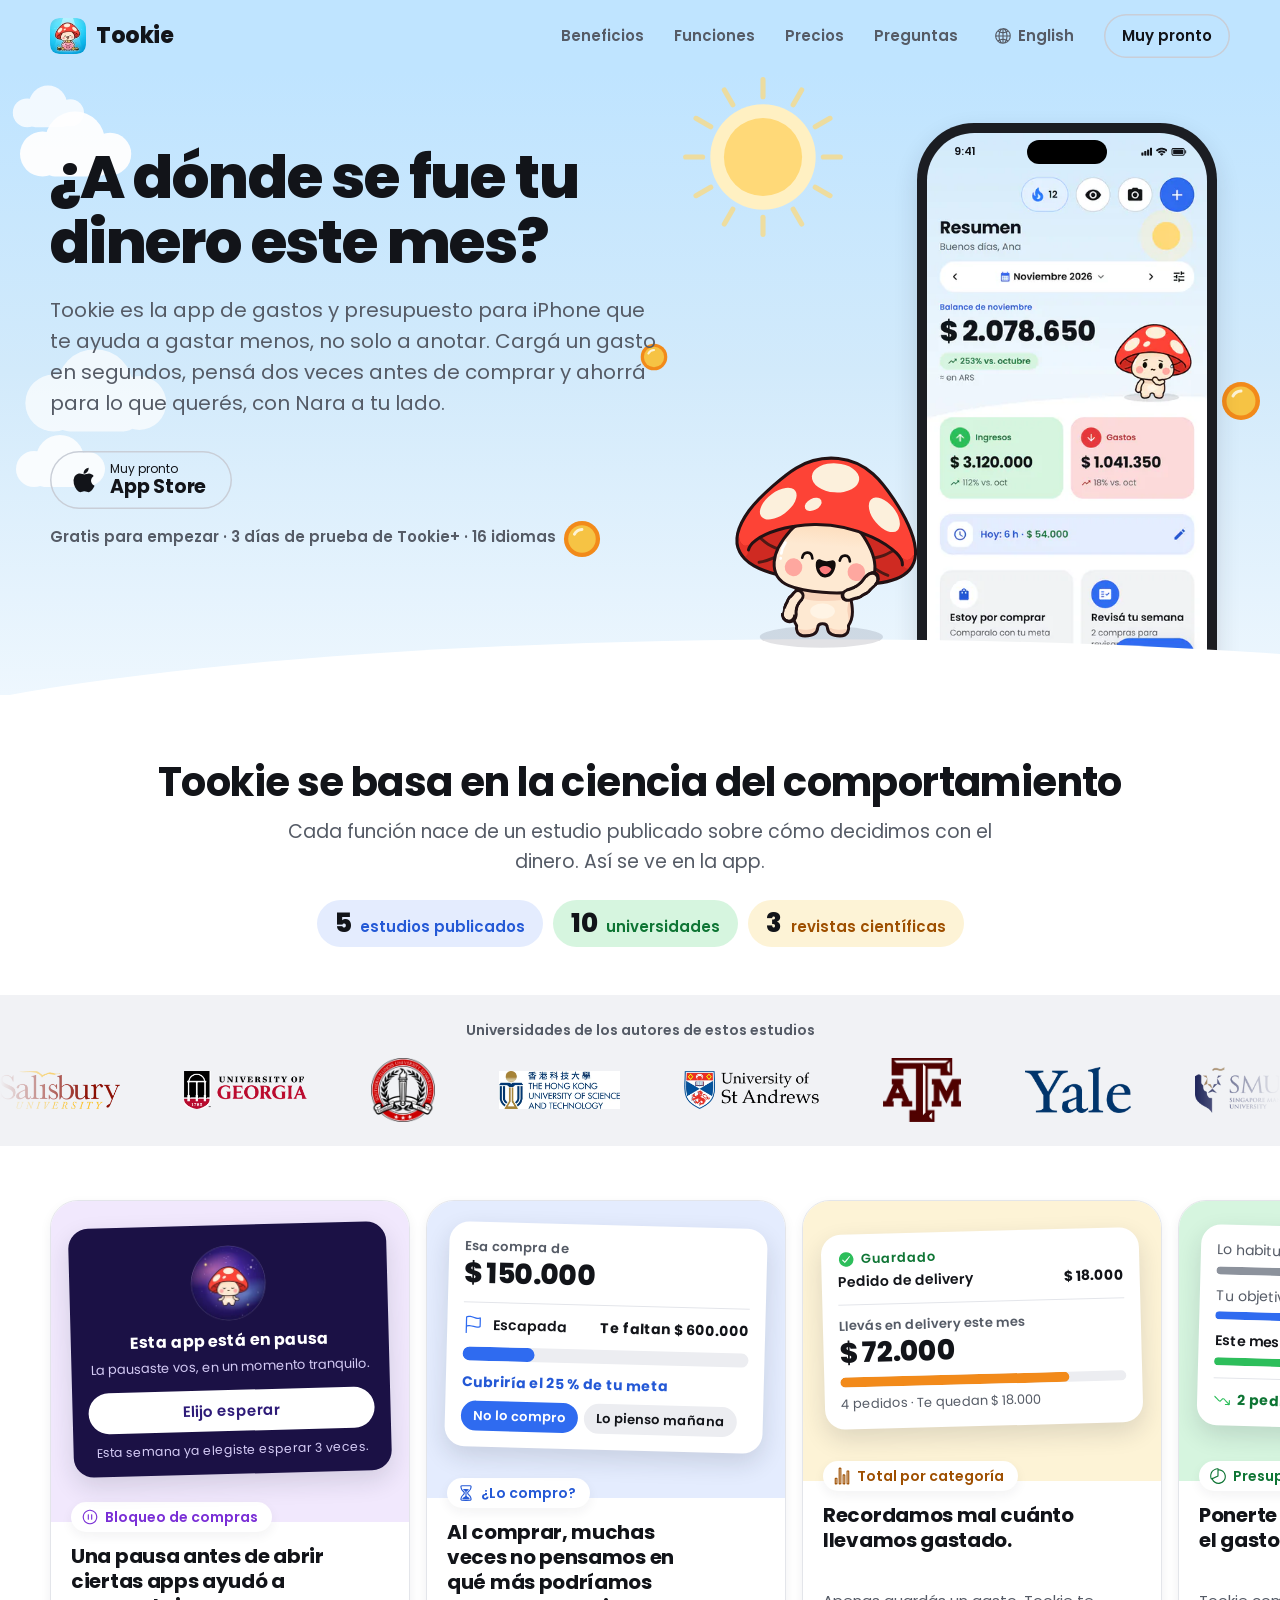
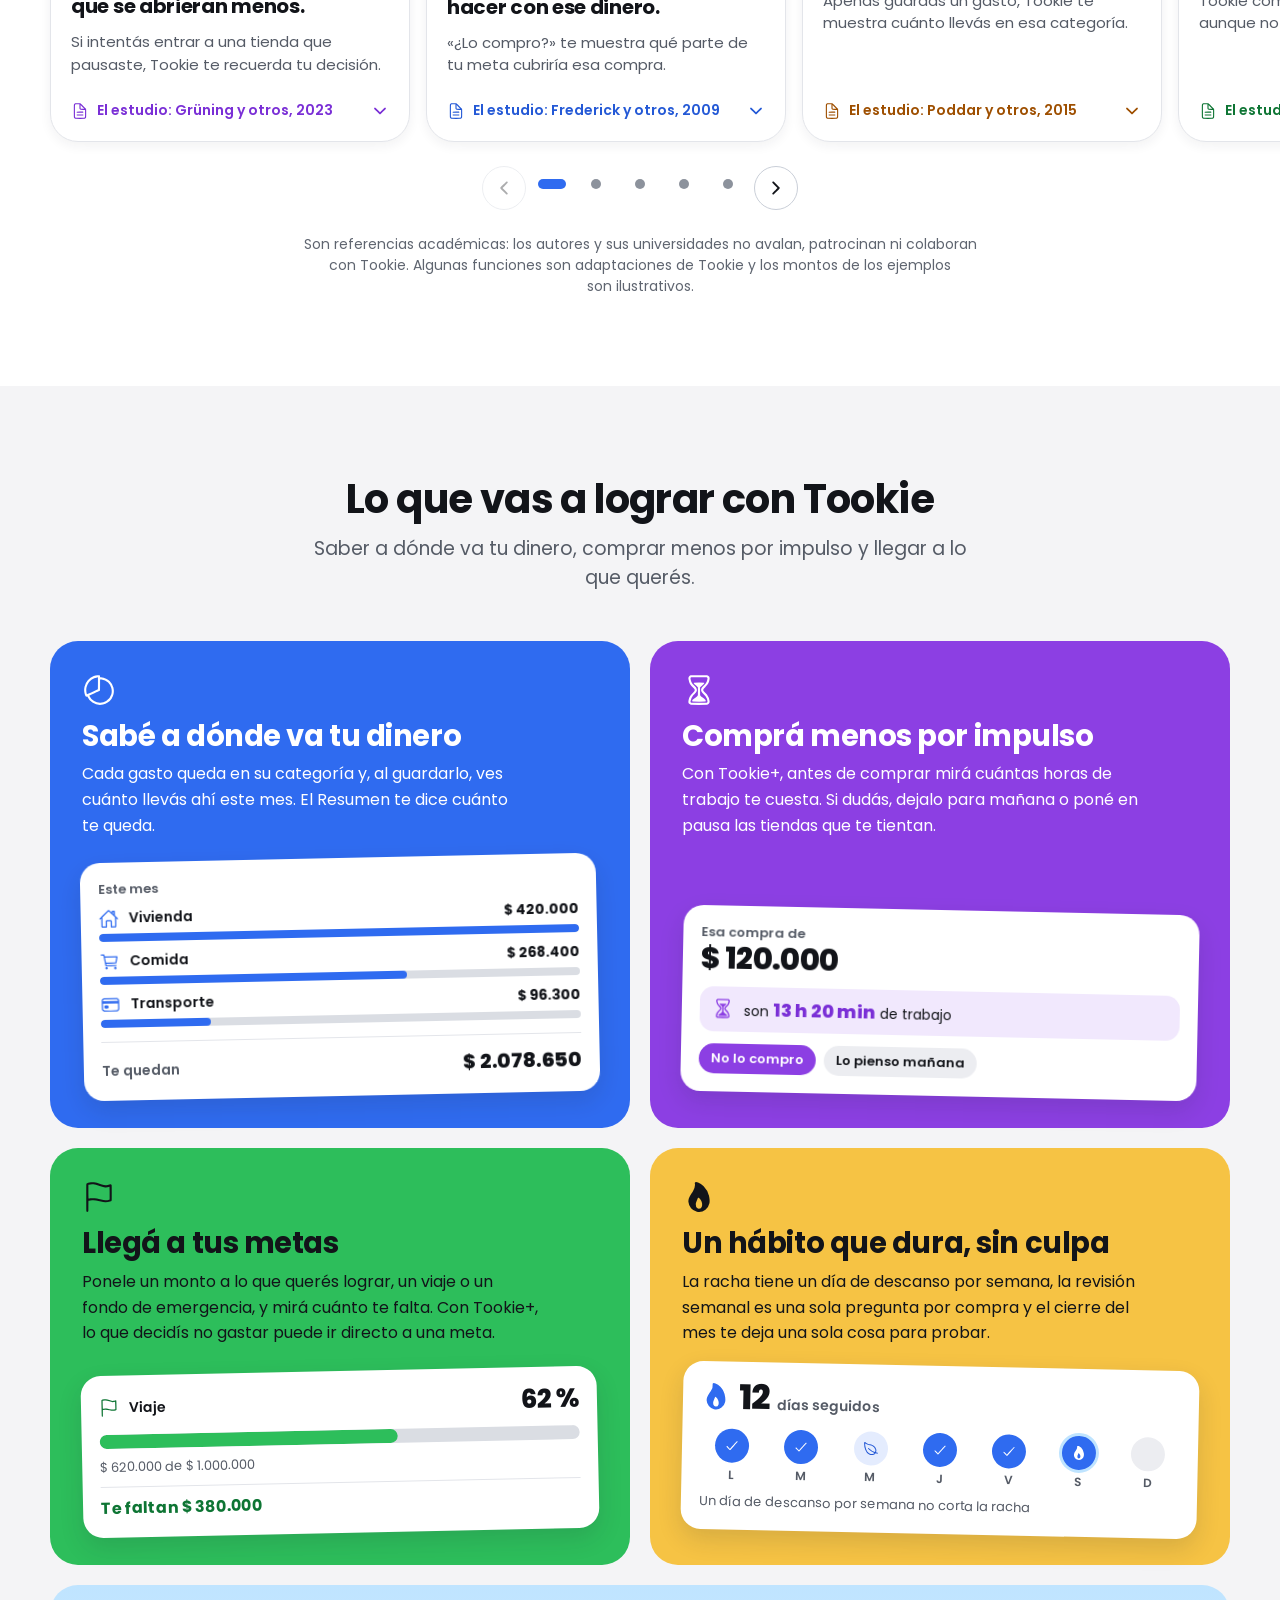
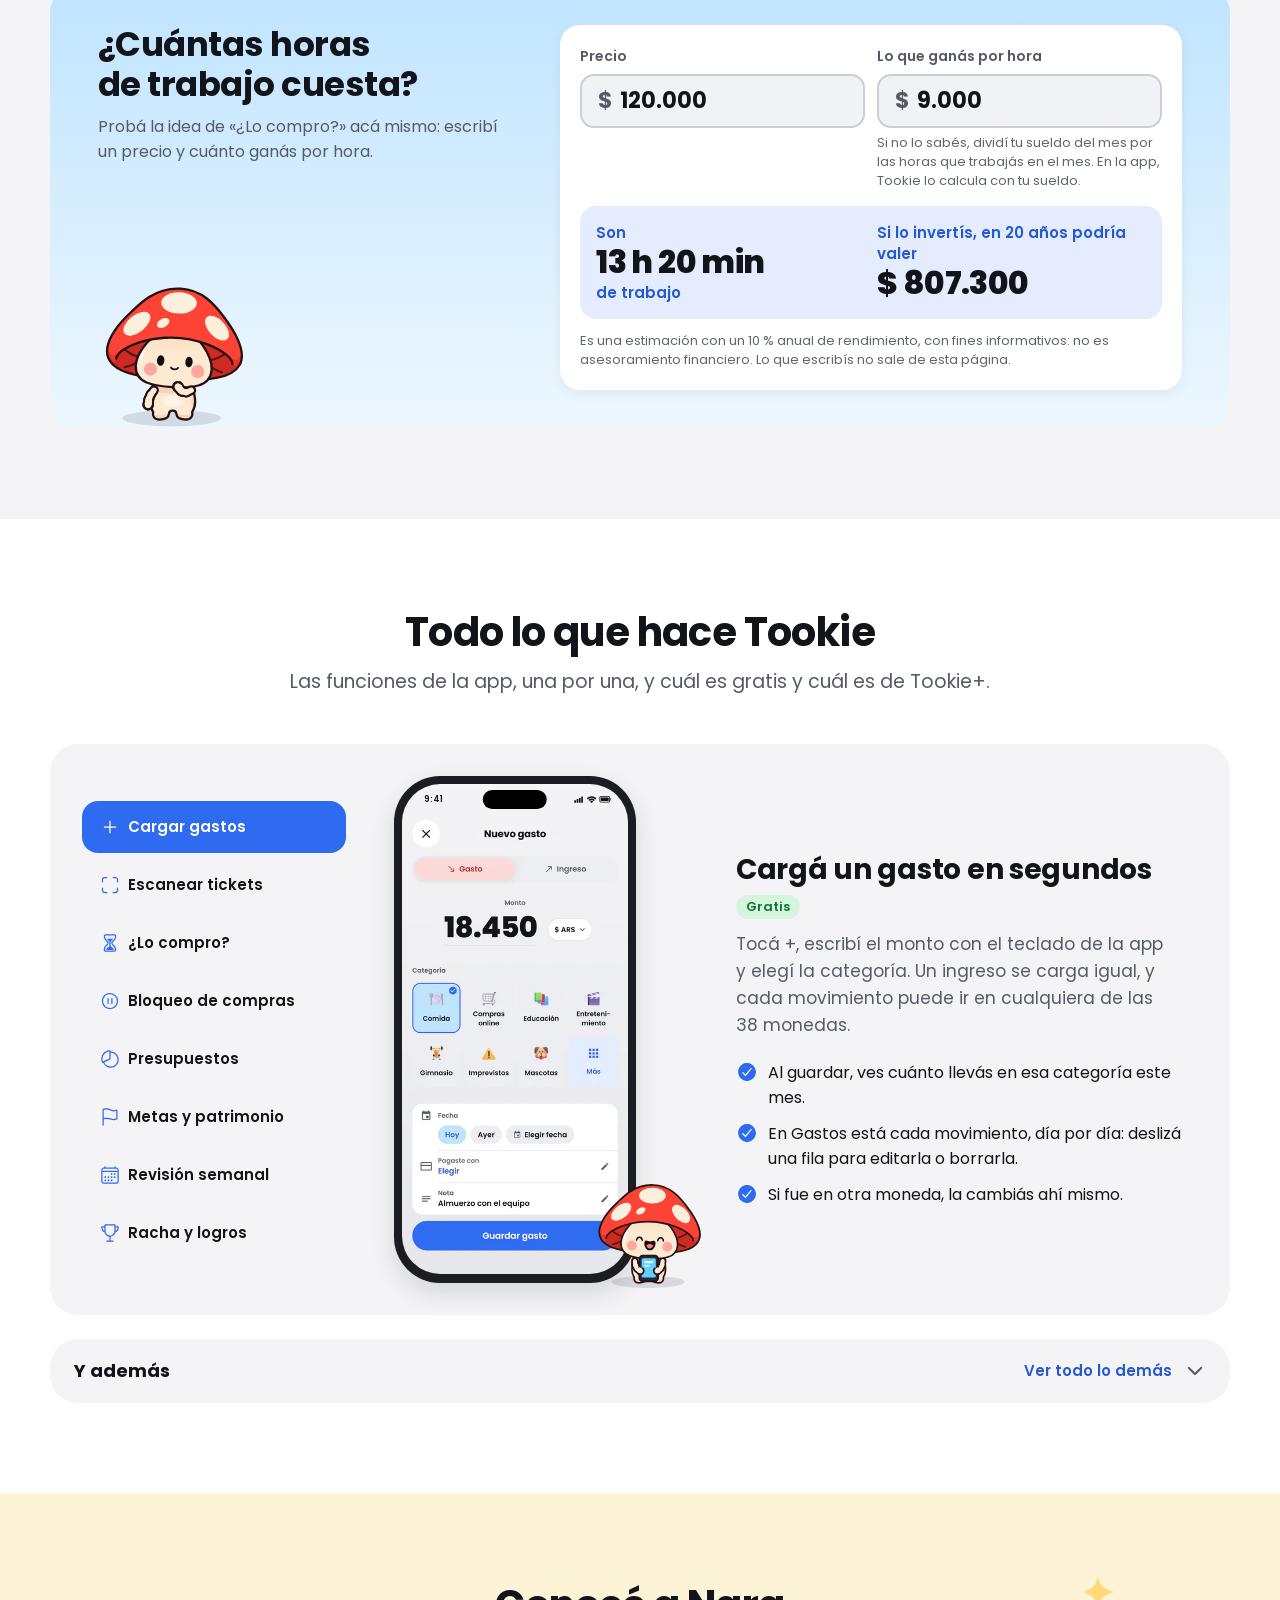
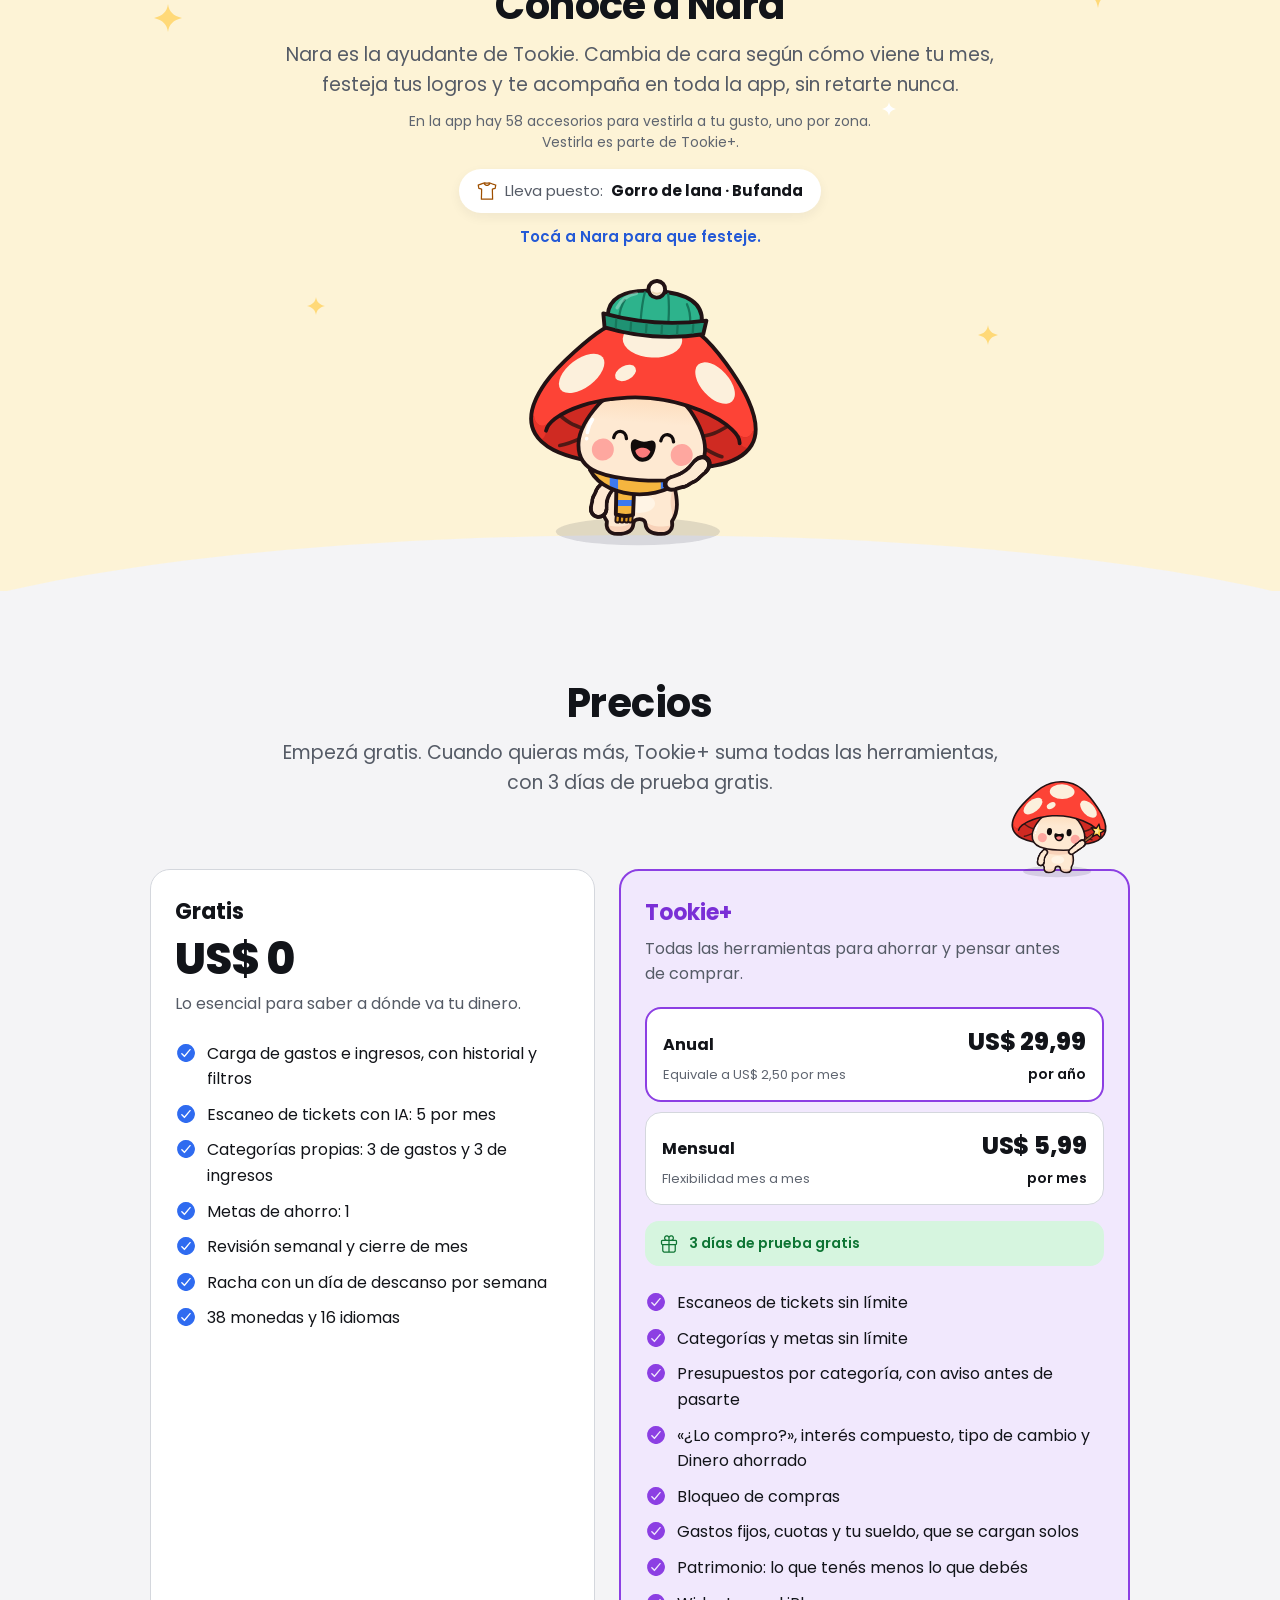
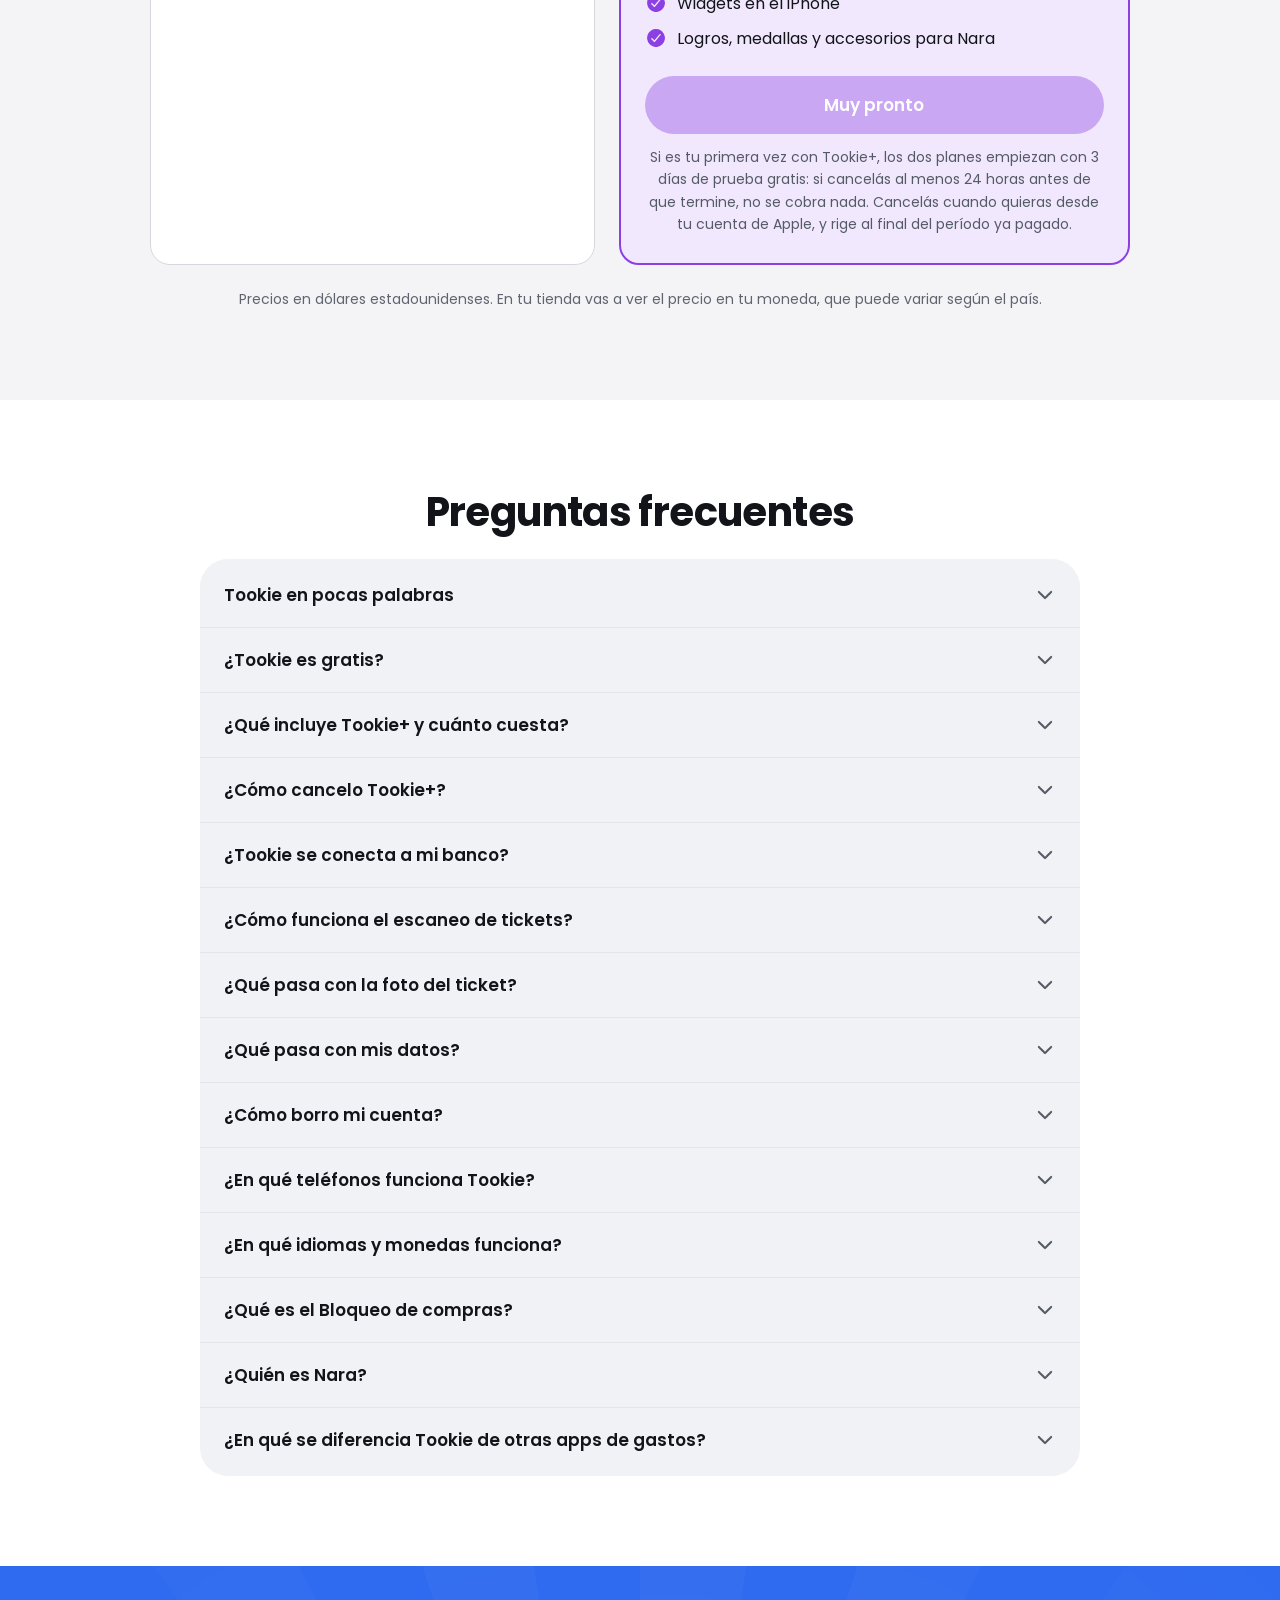
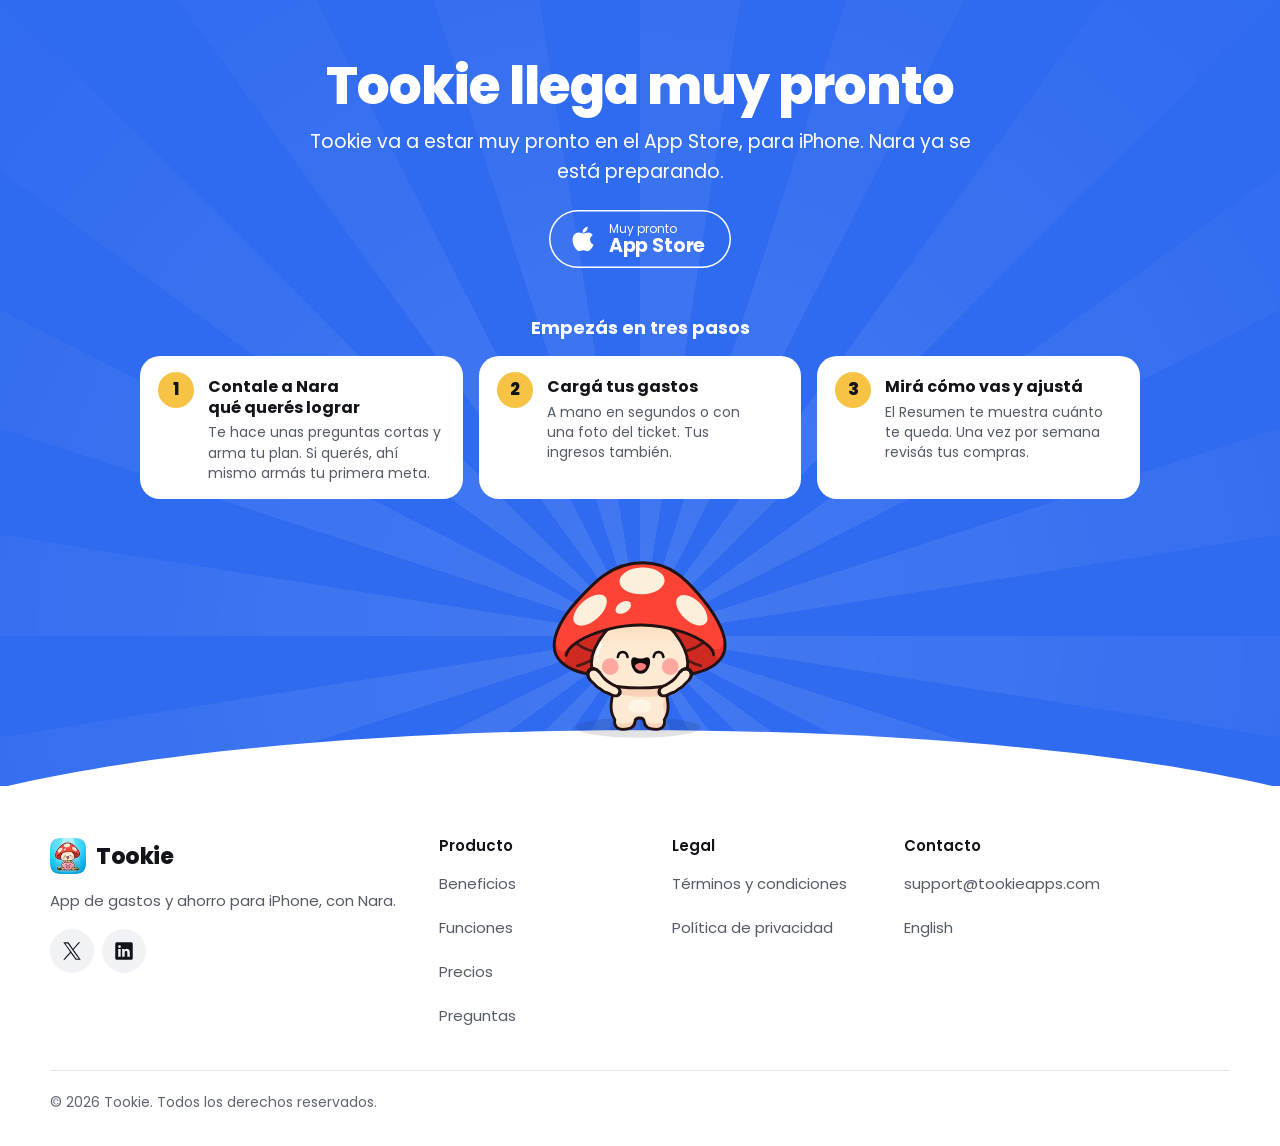
==== es/index.html @ 01032498 "Contacto: support@tookieapps.com El correo de contacto de la web, los Términos y la Privacidad pasa " ====
<!doctype html>
<html lang="es" class="sin-js">
<head>
<meta charset="utf-8">
<meta name="viewport" content="width=device-width, initial-scale=1, viewport-fit=cover">
<title>Tookie: app de gastos y ahorro para iPhone</title>
<meta name="description" content="Controlá tus gastos, armá presupuestos y ahorrá para tus metas con Tookie. Escaneá tickets con IA y frená las compras por impulso. Gratis para empezar.">
<meta name="robots" content="index, follow, max-image-preview:large, max-snippet:-1, max-video-preview:-1">
<link rel="canonical" href="https://tookieapps.com/es/">
<link rel="alternate" hreflang="en" href="https://tookieapps.com/">
<link rel="alternate" hreflang="es" href="https://tookieapps.com/es/">
<link rel="alternate" hreflang="x-default" href="https://tookieapps.com/">
<meta property="og:type" content="website">
<meta property="og:site_name" content="Tookie">
<meta property="og:title" content="Tookie: controlá tus gastos y ahorrá más con Nara">
<meta property="og:description" content="App de gastos y presupuesto para iPhone: cargá gastos en segundos, escaneá tickets y pensá dos veces antes de comprar.">
<meta property="og:url" content="https://tookieapps.com/es/">
<meta property="og:locale" content="es_AR">
<meta property="og:locale:alternate" content="en_US">
<meta property="og:image" content="https://tookieapps.com/assets/imagenes/og-es.png">
<meta property="og:image:secure_url" content="https://tookieapps.com/assets/imagenes/og-es.png">
<meta property="og:image:type" content="image/png">
<meta property="og:image:width" content="1200">
<meta property="og:image:height" content="630">
<meta property="og:image:alt" content="Tookie, app de gastos y ahorro, con Nara, su ayudante.">
<meta name="twitter:card" content="summary_large_image">
<meta name="twitter:site" content="@tookieapp">
<meta name="twitter:title" content="Tookie: controlá tus gastos y ahorrá más con Nara">
<meta name="twitter:description" content="App de gastos y presupuesto para iPhone: cargá gastos en segundos, escaneá tickets y pensá dos veces antes de comprar.">
<meta name="twitter:image" content="https://tookieapps.com/assets/imagenes/og-es.png">
<meta name="twitter:image:alt" content="Tookie, app de gastos y ahorro, con Nara, su ayudante.">
<meta name="theme-color" content="#F4F4F6">
<meta name="color-scheme" content="light">
<meta name="format-detection" content="telephone=no">
<meta name="application-name" content="Tookie">
<meta name="apple-mobile-web-app-title" content="Tookie">
<link rel="icon" href="../favicon.ico" sizes="16x16 32x32 48x48">
<link rel="icon" type="image/png" sizes="32x32" href="../assets/imagenes/favicon-32.png">
<link rel="icon" type="image/png" sizes="16x16" href="../assets/imagenes/favicon-16.png">
<link rel="apple-touch-icon" sizes="180x180" href="../assets/imagenes/apple-touch-icon.png">
<link rel="manifest" href="../site.webmanifest">


<link rel="preload" href="../assets/fuentes/poppins-400.woff" as="font" type="font/woff" crossorigin>
<link rel="preload" href="../assets/fuentes/poppins-800.woff" as="font" type="font/woff" crossorigin>
<link rel="stylesheet" href="../assets/sitio.d26906bef4.css">
<script>(function(d,w){var c=d.documentElement.classList;c.replace('sin-js','con-js');if('IntersectionObserver'in w&&!(w.matchMedia&&w.matchMedia('(prefers-reduced-motion: reduce)').matches)){c.add('anima');setTimeout(function(){if(!w.tookieListo)c.remove('anima')},4000)}})(document,window)</script>
<script src="../assets/sitio.js?v=386328d8" defer></script>
<script type="application/ld+json">{"@context":"https://schema.org","@graph":[{"@type":"Organization","@id":"https://tookieapps.com/#organizacion","name":"Tookie","url":"https://tookieapps.com/","logo":{"@type":"ImageObject","url":"https://tookieapps.com/assets/imagenes/icono-app.png","width":512,"height":512},"image":"https://tookieapps.com/assets/imagenes/icono-app.png","description":"App de gastos y presupuesto para iPhone: cargá gastos en segundos, escaneá tickets y pensá dos veces antes de comprar.","email":"support@tookieapps.com","contactPoint":{"@type":"ContactPoint","contactType":"customer support","email":"support@tookieapps.com","availableLanguage":["en","es"]},"sameAs":["https://x.com/tookieapp","https://www.linkedin.com/company/tookieapp"]},{"@type":"WebSite","@id":"https://tookieapps.com/#sitio","name":"Tookie","alternateName":["Tookie app"],"url":"https://tookieapps.com/","inLanguage":["es","en"],"publisher":{"@id":"https://tookieapps.com/#organizacion"},"description":"Controlá tus gastos, armá presupuestos y ahorrá para tus metas con Tookie. Escaneá tickets con IA y frená las compras por impulso. Gratis para empezar."},{"@type":"WebPage","@id":"https://tookieapps.com/es/#pagina","url":"https://tookieapps.com/es/","name":"Tookie: app de gastos y ahorro para iPhone","description":"Controlá tus gastos, armá presupuestos y ahorrá para tus metas con Tookie. Escaneá tickets con IA y frená las compras por impulso. Gratis para empezar.","inLanguage":"es","isPartOf":{"@id":"https://tookieapps.com/#sitio"},"about":{"@id":"https://tookieapps.com/#app"},"mainEntity":{"@id":"https://tookieapps.com/#app"},"publisher":{"@id":"https://tookieapps.com/#organizacion"},"primaryImageOfPage":{"@type":"ImageObject","url":"https://tookieapps.com/assets/imagenes/og-es.png","width":1200,"height":630},"citation":[{"@type":"ScholarlyArticle","name":"Imperfect Recall: The Impact of Composite Spending Information Disclosure on Credit Card Spending","author":[{"@type":"Person","name":"Amit Poddar"},{"@type":"Person","name":"Cameron M. Ellis"},{"@type":"Person","name":"Timucin Ozcan"}],"datePublished":"2015","isPartOf":{"@type":"Periodical","name":"Journal of Consumer Policy"},"url":"https://doi.org/10.1007/s10603-014-9279-8","identifier":{"@type":"PropertyValue","propertyID":"DOI","value":"10.1007/s10603-014-9279-8"}},{"@type":"ScholarlyArticle","name":"Effects of Payment Mechanism on Spending Behavior: The Role of Rehearsal and Immediacy of Payments","author":[{"@type":"Person","name":"Dilip Soman"}],"datePublished":"2001","isPartOf":{"@type":"Periodical","name":"Journal of Consumer Research"},"url":"https://doi.org/10.1086/319621","identifier":{"@type":"PropertyValue","propertyID":"DOI","value":"10.1086/319621"}},{"@type":"ScholarlyArticle","name":"The Influence of Budgets on Consumer Spending","author":[{"@type":"Person","name":"Marcel F. Lukas"},{"@type":"Person","name":"Ray Charles “Chuck” Howard"}],"datePublished":"2023","isPartOf":{"@type":"Periodical","name":"Journal of Consumer Research"},"url":"https://doi.org/10.1093/jcr/ucac024","identifier":{"@type":"PropertyValue","propertyID":"DOI","value":"10.1093/jcr/ucac024"}},{"@type":"ScholarlyArticle","name":"Opportunity Cost Neglect","author":[{"@type":"Person","name":"Shane Frederick"},{"@type":"Person","name":"Nathan Novemsky"},{"@type":"Person","name":"Jing Wang"},{"@type":"Person","name":"Ravi Dhar"},{"@type":"Person","name":"Stephen Nowlis"}],"datePublished":"2009","isPartOf":{"@type":"Periodical","name":"Journal of Consumer Research"},"url":"https://doi.org/10.1086/599764","identifier":{"@type":"PropertyValue","propertyID":"DOI","value":"10.1086/599764"}},{"@type":"ScholarlyArticle","name":"Directing smartphone use through the self-nudge app one sec","author":[{"@type":"Person","name":"David J. Grüning"},{"@type":"Person","name":"Frederik Riedel"},{"@type":"Person","name":"Philipp Lorenz-Spreen"}],"datePublished":"2023","isPartOf":{"@type":"Periodical","name":"Proceedings of the National Academy of Sciences (PNAS)"},"url":"https://doi.org/10.1073/pnas.2213114120","identifier":{"@type":"PropertyValue","propertyID":"DOI","value":"10.1073/pnas.2213114120"}}]},{"@type":"MobileApplication","@id":"https://tookieapps.com/#app","name":"Tookie","alternateName":["Tookie app"],"description":"Tookie es una app de finanzas personales para iPhone que te ayuda a controlar tus gastos y a ahorrar. Con el plan gratis cargás gastos e ingresos a mano o con una foto del ticket, que lee una IA, y armás tu primera meta de ahorro. Con Tookie+, el plan pago, sumás presupuestos por categoría, «¿Lo compro?» (cuántas horas de trabajo te cuesta una compra), el Bloqueo de compras, gastos fijos y cuotas que se cargan solos, y tu patrimonio. Sus funciones se inspiran en estudios de ciencia del comportamiento y te acompaña Nara, la ayudante de la app.","url":"https://tookieapps.com/es/","operatingSystem":"iOS","applicationCategory":"FinanceApplication","applicationSubCategory":"Finanzas personales: control de gastos, presupuestos y ahorro","image":"https://tookieapps.com/assets/imagenes/icono-app.png","isAccessibleForFree":true,"offers":[{"@type":"Offer","name":"Gratis","description":"Lo esencial para saber a dónde va tu dinero.","price":0,"priceCurrency":"USD","category":"free","seller":{"@id":"https://tookieapps.com/#organizacion"}},{"@type":"Offer","name":"Tookie+ · Mensual","price":5.99,"priceCurrency":"USD","category":"subscription","priceSpecification":{"@type":"UnitPriceSpecification","price":5.99,"priceCurrency":"USD","billingDuration":"P1M","unitCode":"MON","referenceQuantity":{"@type":"QuantitativeValue","value":1,"unitCode":"MON"}},"seller":{"@id":"https://tookieapps.com/#organizacion"},"description":"Flexibilidad mes a mes. 3 días de prueba gratis para quien se suscribe por primera vez","validFrom":"2026-11-16"},{"@type":"Offer","name":"Tookie+ · Anual","price":29.99,"priceCurrency":"USD","category":"subscription","priceSpecification":{"@type":"UnitPriceSpecification","price":29.99,"priceCurrency":"USD","billingDuration":"P1Y","unitCode":"ANN","referenceQuantity":{"@type":"QuantitativeValue","value":1,"unitCode":"ANN"}},"seller":{"@id":"https://tookieapps.com/#organizacion"},"description":"Equivale a US$ 2,50 por mes. 3 días de prueba gratis para quien se suscribe por primera vez","validFrom":"2026-11-16"}],"author":{"@id":"https://tookieapps.com/#organizacion"},"publisher":{"@id":"https://tookieapps.com/#organizacion"},"screenshot":[{"@type":"ImageObject","url":"https://tookieapps.com/assets/imagenes/capturas/es/Resumen.webp","contentUrl":"https://tookieapps.com/assets/imagenes/capturas/es/Resumen.webp","caption":"Pantalla de inicio de Tookie: el balance del mes con ingresos y gastos, y Nara al lado del monto.","width":780,"height":1695},{"@type":"ImageObject","url":"https://tookieapps.com/assets/imagenes/capturas/es/AgregarGasto.webp","contentUrl":"https://tookieapps.com/assets/imagenes/capturas/es/AgregarGasto.webp","caption":"Pantalla «Nuevo gasto» de Tookie: elegir entre gasto e ingreso, la categoría, el monto en pesos y el teclado numérico.","width":780,"height":1695},{"@type":"ImageObject","url":"https://tookieapps.com/assets/imagenes/capturas/es/ScanTicketResultado.webp","contentUrl":"https://tookieapps.com/assets/imagenes/capturas/es/ScanTicketResultado.webp","caption":"Tookie leyendo un ticket de supermercado: Nara con una lupa y los datos total, comercio, fecha y categoría encontrados.","width":780,"height":1695},{"@type":"ImageObject","url":"https://tookieapps.com/assets/imagenes/capturas/es/LoComproLleno.webp","contentUrl":"https://tookieapps.com/assets/imagenes/capturas/es/LoComproLleno.webp","caption":"Pantalla «¿Lo compro?» de Tookie: una compra de $ 120.000 equivale a 13 h 20 min de trabajo, con los botones «No lo compro», «Sí, cargarlo» y «Lo pienso mañana».","width":780,"height":1695},{"@type":"ImageObject","url":"https://tookieapps.com/assets/imagenes/capturas/es/BloqueoComprasActivo.webp","contentUrl":"https://tookieapps.com/assets/imagenes/capturas/es/BloqueoComprasActivo.webp","caption":"Pantalla «Bloqueo de compras» de Tookie con el bloqueo activo, tres tiendas bloqueadas y las veces que se eligió esperar.","width":780,"height":1695},{"@type":"ImageObject","url":"https://tookieapps.com/assets/imagenes/capturas/es/PresupuestosObjetivos.webp","contentUrl":"https://tookieapps.com/assets/imagenes/capturas/es/PresupuestosObjetivos.webp","caption":"Pantalla «Presupuestos» de Tookie: lo gastado en el mes, un anillo con el 91 % usado y categorías comparadas con lo habitual.","width":780,"height":1695},{"@type":"ImageObject","url":"https://tookieapps.com/assets/imagenes/capturas/es/Metas.webp","contentUrl":"https://tookieapps.com/assets/imagenes/capturas/es/Metas.webp","caption":"Pantalla «Metas» de Tookie con tres metas en camino, cada una con su porcentaje, y Nara con una moneda y un chanchito.","width":780,"height":1695},{"@type":"ImageObject","url":"https://tookieapps.com/assets/imagenes/capturas/es/RevisionSemanal.webp","contentUrl":"https://tookieapps.com/assets/imagenes/capturas/es/RevisionSemanal.webp","caption":"Revisión semanal de Tookie: una cena con amigos y la pregunta «Si pudieras elegir de nuevo, ¿volverías a hacer esta compra?», con las respuestas Sí, No estoy seguro y No.","width":780,"height":1695},{"@type":"ImageObject","url":"https://tookieapps.com/assets/imagenes/capturas/es/Logros.webp","contentUrl":"https://tookieapps.com/assets/imagenes/capturas/es/Logros.webp","caption":"Pantalla de logros de Tookie: la colección de medallas, el siguiente logro y Nara festejando.","width":780,"height":1695}],"inLanguage":["es","es-419","en-US","en-GB","pt-BR","fr","de","it","nl","pl","sv","no","da","tr","zh-Hans","ja","ko"],"featureList":["Cargá un gasto en segundos","Escaneá tickets con IA","Antes de comprar, mirá cuánto te cuesta","Poné en pausa las tiendas que te tientan","Presupuestos que te avisan antes","Metas de ahorro y patrimonio","Revisión semanal y cierre de mes","Racha, logros y accesorios para Nara","Widgets en el iPhone","16 idiomas","38 monedas","Ocultar saldos","Gastos fijos y cuotas","Interés compuesto y tipo de cambio","Tu sueldo, previsto","Avisos con Nara","El clima en tu Resumen","Paseo por Tookie"]},{"@type":"FAQPage","@id":"https://tookieapps.com/es/#preguntas","url":"https://tookieapps.com/es/#preguntas","name":"Preguntas frecuentes","inLanguage":"es","isPartOf":{"@id":"https://tookieapps.com/es/#pagina"},"mainEntity":[{"@type":"Question","name":"¿Tookie es gratis?","acceptedAnswer":{"@type":"Answer","text":"Sí, Tookie es gratis para empezar. Con el plan gratis cargás gastos e ingresos, usás el historial y los filtros, escaneás 5 tickets por mes y armás tu primera meta de ahorro. Tookie+ es el plan pago, con el resto de las herramientas."}},{"@type":"Question","name":"¿Qué incluye Tookie+ y cuánto cuesta?","acceptedAnswer":{"@type":"Answer","text":"Tookie+ cuesta US$ 29,99 por año o US$ 5,99 por mes. Si es tu primera vez con Tookie+, los dos planes empiezan con 3 días de prueba gratis. Suma escaneos sin límite, presupuestos, «¿Lo compro?», el Bloqueo de compras, gastos fijos y cuotas, tu patrimonio, metas y categorías sin límite, widgets en el iPhone, y logros y accesorios para Nara. En tu tienda vas a ver el precio en tu moneda."}},{"@type":"Question","name":"¿Cómo cancelo Tookie+?","acceptedAnswer":{"@type":"Answer","text":"Lo cancelás cuando quieras desde la tienda donde lo compraste. En el iPhone: Ajustes → tu nombre → Suscripciones, o «Gestionar suscripción» dentro de Tookie. La cancelación rige al final del período ya pagado, y si cancelás al menos 24 horas antes de que termine la prueba gratis, no se cobra nada."}},{"@type":"Question","name":"¿Tookie se conecta a mi banco?","acceptedAnswer":{"@type":"Answer","text":"No. Tookie no se conecta a tu banco, a tus tarjetas ni a billeteras virtuales, y nunca te pide sus claves. Cada movimiento lo cargás vos: a mano, en segundos, o con una foto del ticket."}},{"@type":"Question","name":"¿Cómo funciona el escaneo de tickets?","acceptedAnswer":{"@type":"Answer","text":"Le sacás una foto al ticket, o elegís de la galería una captura de una compra online, y una IA lee el comercio, el monto, la fecha y la categoría. Antes de guardar revisás cada dato y lo podés cambiar; si el ticket no tiene una fecha legible, se usa la de hoy. En el plan gratis tenés 5 escaneos por mes y con Tookie+, sin límite."}},{"@type":"Question","name":"¿Qué pasa con la foto del ticket?","acceptedAnswer":{"@type":"Answer","text":"La foto se usa solo para leer el ticket y \u003cstrong>no se guarda\u003c/strong>, ni en tu cuenta ni en los servidores de Tookie. Viaja cifrada al servidor de Tookie, que se la pasa a OpenAI para leerla: si el ticket muestra datos tuyos, como tu nombre, OpenAI los puede ver. Quedan el gasto que confirmás y un registro del escaneo con lo que se leyó, sin la foto. El detalle está en la \u003ca href=\"https://tookieapps.com/privacidad.html#es\">Política de privacidad\u003c/a>."}},{"@type":"Question","name":"¿Qué pasa con mis datos?","acceptedAnswer":{"@type":"Answer","text":"Tus datos se guardan para que la app funcione y estén cuando volvés a entrar, también desde otro teléfono. Tookie no vende tus datos, no muestra publicidad y no te rastrea en otras apps ni sitios. Todo viaja cifrado y una cuenta no puede leer los datos de otra. Más detalle en la \u003ca href=\"https://tookieapps.com/privacidad.html#es\">Política de privacidad\u003c/a>."}},{"@type":"Question","name":"¿Cómo borro mi cuenta?","acceptedAnswer":{"@type":"Answer","text":"Desde la app, en Perfil → Eliminar cuenta. Es permanente: se borran tu cuenta y tus datos. Borrar la cuenta no cancela una suscripción, así que si pagás Tookie+, cancelalo antes en la tienda."}},{"@type":"Question","name":"¿En qué teléfonos funciona Tookie?","acceptedAnswer":{"@type":"Answer","text":"Tookie es una app para iPhone y se descarga del App Store."}},{"@type":"Question","name":"¿En qué idiomas y monedas funciona?","acceptedAnswer":{"@type":"Answer","text":"Tookie está en 16 idiomas: español, inglés de Estados Unidos y del Reino Unido, portugués, francés, alemán, italiano, neerlandés, polaco, sueco, noruego, danés, turco, chino simplificado, japonés y coreano. Cada gasto se guarda en su moneda, entre 38, y los totales se pasan a tu moneda principal."}},{"@type":"Question","name":"¿Qué es el Bloqueo de compras?","acceptedAnswer":{"@type":"Answer","text":"Es una función de Tookie+ que pone en pausa las apps de compras que elegís. Si intentás abrir una, aparece una pantalla de Tookie con un solo botón, «Elijo esperar», y para volver a abrirla tenés que cambiar tu decisión desde Tookie. Usa Tiempo en pantalla de Apple y Tookie no ve qué apps tenés. Depende de los permisos del iPhone y puede no estar disponible en todos los dispositivos."}},{"@type":"Question","name":"¿Quién es Nara?","acceptedAnswer":{"@type":"Answer","text":"Nara es la ayudante de Tookie. Te acompaña en toda la app, cambia de cara según cómo viene tu mes, festeja tus logros y te muestra cómo se usa en el Paseo por Tookie. Con Tookie+ la vestís: 16 accesorios se usan de entrada y el resto se gana con los logros."}},{"@type":"Question","name":"¿En qué se diferencia Tookie de otras apps de gastos?","acceptedAnswer":{"@type":"Answer","text":"Tookie está pensado para que gastes menos, no solo para anotar. Antes de comprar te muestra cuántas horas de trabajo te cuesta y te deja poner en pausa las tiendas que te tientan; sus funciones se inspiran en estudios de ciencia del comportamiento; no se conecta a tu banco, así que vos decidís qué cargar; y no te reta: la racha tiene un día de descanso y Nara te acompaña."}}]}]}</script>
</head>
<body class="pagina pagina--inicio">
<a class="saltar" href="#contenido">Saltar al contenido</a>
<header class="encabezado" data-encabezado>
<div class="contenedor encabezado__fila">
<a class="marca" href="#inicio"><img src="../assets/imagenes/icono-app-64.webp" srcset="../assets/imagenes/icono-app-64.webp 64w, ../assets/imagenes/icono-app-128.webp 128w" sizes="36px" width="36" height="36" alt=""><span>Tookie</span></a>
<nav class="nav" aria-label="Menú"><ul><li><a href="#beneficios">Beneficios</a></li><li><a href="#funciones">Funciones</a></li><li><a href="#precios">Precios</a></li><li><a href="#preguntas">Preguntas</a></li></ul></nav>
<a class="idioma" href="../" hreflang="en" lang="en"><svg class="icono" viewBox="0 0 512 512" fill="currentColor" aria-hidden="true" focusable="false"><path d="M248 32Q269 30 300 36Q355 47 399 83.5Q443 120 464 172Q491 241 472.5 312.5Q454 384 397 430Q329 484 244 479.5Q159 475 98 414Q38 354 32 269Q29 207 58 152Q79 111 115 82Q150 53 193 41Q215 35 248 32ZM239 144Q240 144 240 106L239 68L235 70Q216 79 201 103Q183 129 185 133Q186 136 214 141Q238 145 239 144ZM287 76Q281 72 277 70L272 67V106Q272 144 273 144Q280 144 300 140Q326 135 327 133Q329 129 311 103Q300 85 287 76ZM171 90Q172 88 173 86Q174 84 174.5 83Q175 82 175 82Q175 82 166 87Q151 95 138 104L133 109L137 111Q153 121 154 120Q154 120 159.5 109Q165 98 171 90ZM346 87Q337 82 337 82Q337 82 337.5 83Q338 84 339 86Q340 88 341 90Q347 98 352.5 109Q358 120 358 120Q359 121 375 111L379 109L374 104Q361 94 346 87ZM116 136Q111 133 110.5 132.5Q110 132 105 138Q79 170 70 210Q65 230 65 238Q65 240 96 240H128L129 226Q131 193 140 161Q143 150 142 150Q138 150 116 136ZM417 151Q411 142 406 137L402 132L396 135Q374 150 370 150Q369 150 372 161Q381 193 383 226L384 240H416Q447 240 447 238Q447 230 442 210Q435 178 417 151ZM180 166Q175 164 174 163Q173 163 172.5 164.5Q172 166 170 171Q163 199 161 226Q160 233 160 236L159 240H200H240V208V176L232 175Q206 174 180 166ZM342 171Q339 163 338.5 163Q338 163 334 165Q309 173 280 175L272 176V208V240H312H353L352 236Q352 233 351 226Q349 199 342 171ZM129 286 128 272H96Q65 272 65 274Q65 282 70 302Q80 343 106 375L110 380L118 375Q125 370 133.5 366Q142 362 142.5 361.5Q143 361 140 351Q131 319 129 286ZM240 304V272H200H159L160 276Q160 279 161 286Q163 313 170 341Q172 346 172.5 347.5Q173 349 174 349Q183 345 205 340.5Q227 336 236 336H240ZM352 276 353 272H312H272V304V336H276Q285 336 307 340.5Q329 345 338 349Q339 349 339.5 347.5Q340 346 342 341Q349 313 351 286Q352 279 352 276ZM447 274Q447 272 416 272H384L383 286Q381 318 372 350Q369 361 369.5 361.5Q370 362 378.5 366Q387 370 394 375L402 380L406 375Q432 343 442 302Q447 282 447 274ZM240 406Q240 395 240 387.5Q240 380 239.5 375.5Q239 371 239 369.5Q239 368 239 368Q223 369 204 373Q185 377 185 379Q183 383 201 409Q217 433 235 442L240 445ZM283 369Q277 369 275 368H272V406V445L277 442Q295 433 311 409Q329 383 327 379Q327 378 310 374Q293 370 283 369ZM154 392Q153 392 143.5 397.5Q134 403 134 404Q134 407 156 420Q173 430 175 430Q175 430 174.5 429Q174 428 173 426Q172 424 171 422Q165 414 159.5 403Q154 392 154 392ZM366 396Q366 396 366 396Q359 392 358.5 392Q358 392 352.5 402.5Q347 413 342 421Q340 424 339 426Q338 428 337.5 429Q337 430 337 430Q337 430 346 425Q365 416 375 406Q375 406 378 404L376 402Q374 400 366 396Z"/></svg><span>English</span></a>
<span class="boton boton--pronto boton--chico encabezado__descargar">Muy pronto</span>
<details class="menu" data-menu>
<summary class="menu__boton" aria-label="Menú" data-abrir="Menú" data-cerrar="Cerrar menú"><svg class="icono menu__abrir" viewBox="0 0 512 512" fill="currentColor" aria-hidden="true" focusable="false"><path d="M82 129Q85 128 256 128Q397 128 415 128.5Q433 129 439 133Q452 144 447 159Q443 170 433 174Q428 176 256 176Q84 176 79 174Q69 170 65 159Q62 150 67 140.5Q72 131 82 129ZM82 233Q84 232 257 232L431 233L435 235Q448 242 448 256Q448 267 440 274Q434 279 417 279.5Q400 280 256 280Q112 280 95 279.5Q78 279 72 274Q64 267 64 256Q64 250 66 246Q71 236 82 233ZM79 338Q79 338 79 338Q83 336 256 336Q272 336 300 336Q401 336 418.5 337Q436 338 439 342Q440 343 441 343Q453 356 445 371Q441 378 434 382Q434 382 431 384H256H81L78 382Q71 378 67 371Q62 362 65 352Q69 341 79 338Z"/></svg><svg class="icono menu__cerrar" viewBox="0 0 512 512" fill="currentColor" aria-hidden="true" focusable="false"><path d="M136 121Q136 121 136 121Q145 118 154 122Q157 124 207 173Q207 173 256 222L306 173Q347 131 354 125.5Q361 120 369 120Q375 121 378 122Q387 127 390 135Q394 145 390 154Q388 157 339 207Q339 207 290 256L339 305Q379 345 385.5 352.5Q392 360 392 367Q392 378 385 385Q378 392 367 392Q360 392 352.5 385.5Q345 379 305 339Q305 339 256 290L207 339Q167 379 159.5 385.5Q152 392 145 392Q134 392 127 385Q120 378 120 367Q120 360 126.5 352.5Q133 345 173 305Q173 305 222 256L173 207Q133 166 126.5 159Q120 152 120 144Q120 127 136 121Z"/></svg></summary>
<div class="menu__panel">
<nav aria-label="Menú"><ul class="menu__lista"><li><a href="#beneficios">Beneficios</a></li><li><a href="#funciones">Funciones</a></li><li><a href="#precios">Precios</a></li><li><a href="#preguntas">Preguntas</a></li></ul></nav>
<div class="menu__pie">
<a class="menu__idioma" href="../" hreflang="en" lang="en"><svg class="icono" viewBox="0 0 512 512" fill="currentColor" aria-hidden="true" focusable="false"><path d="M248 32Q269 30 300 36Q355 47 399 83.5Q443 120 464 172Q491 241 472.5 312.5Q454 384 397 430Q329 484 244 479.5Q159 475 98 414Q38 354 32 269Q29 207 58 152Q79 111 115 82Q150 53 193 41Q215 35 248 32ZM239 144Q240 144 240 106L239 68L235 70Q216 79 201 103Q183 129 185 133Q186 136 214 141Q238 145 239 144ZM287 76Q281 72 277 70L272 67V106Q272 144 273 144Q280 144 300 140Q326 135 327 133Q329 129 311 103Q300 85 287 76ZM171 90Q172 88 173 86Q174 84 174.5 83Q175 82 175 82Q175 82 166 87Q151 95 138 104L133 109L137 111Q153 121 154 120Q154 120 159.5 109Q165 98 171 90ZM346 87Q337 82 337 82Q337 82 337.5 83Q338 84 339 86Q340 88 341 90Q347 98 352.5 109Q358 120 358 120Q359 121 375 111L379 109L374 104Q361 94 346 87ZM116 136Q111 133 110.5 132.5Q110 132 105 138Q79 170 70 210Q65 230 65 238Q65 240 96 240H128L129 226Q131 193 140 161Q143 150 142 150Q138 150 116 136ZM417 151Q411 142 406 137L402 132L396 135Q374 150 370 150Q369 150 372 161Q381 193 383 226L384 240H416Q447 240 447 238Q447 230 442 210Q435 178 417 151ZM180 166Q175 164 174 163Q173 163 172.5 164.5Q172 166 170 171Q163 199 161 226Q160 233 160 236L159 240H200H240V208V176L232 175Q206 174 180 166ZM342 171Q339 163 338.5 163Q338 163 334 165Q309 173 280 175L272 176V208V240H312H353L352 236Q352 233 351 226Q349 199 342 171ZM129 286 128 272H96Q65 272 65 274Q65 282 70 302Q80 343 106 375L110 380L118 375Q125 370 133.5 366Q142 362 142.5 361.5Q143 361 140 351Q131 319 129 286ZM240 304V272H200H159L160 276Q160 279 161 286Q163 313 170 341Q172 346 172.5 347.5Q173 349 174 349Q183 345 205 340.5Q227 336 236 336H240ZM352 276 353 272H312H272V304V336H276Q285 336 307 340.5Q329 345 338 349Q339 349 339.5 347.5Q340 346 342 341Q349 313 351 286Q352 279 352 276ZM447 274Q447 272 416 272H384L383 286Q381 318 372 350Q369 361 369.5 361.5Q370 362 378.5 366Q387 370 394 375L402 380L406 375Q432 343 442 302Q447 282 447 274ZM240 406Q240 395 240 387.5Q240 380 239.5 375.5Q239 371 239 369.5Q239 368 239 368Q223 369 204 373Q185 377 185 379Q183 383 201 409Q217 433 235 442L240 445ZM283 369Q277 369 275 368H272V406V445L277 442Q295 433 311 409Q329 383 327 379Q327 378 310 374Q293 370 283 369ZM154 392Q153 392 143.5 397.5Q134 403 134 404Q134 407 156 420Q173 430 175 430Q175 430 174.5 429Q174 428 173 426Q172 424 171 422Q165 414 159.5 403Q154 392 154 392ZM366 396Q366 396 366 396Q359 392 358.5 392Q358 392 352.5 402.5Q347 413 342 421Q340 424 339 426Q338 428 337.5 429Q337 430 337 430Q337 430 346 425Q365 416 375 406Q375 406 378 404L376 402Q374 400 366 396Z"/></svg><span>English</span></a>
<span class="boton boton--pronto ">Muy pronto</span>
</div>
</div>
</details>
</div>
<div class="progreso" aria-hidden="true"><i data-progreso></i></div>
</header>
<main id="contenido" tabindex="-1">
<section id="inicio" class="heroe" aria-labelledby="inicio-titulo">
<div class="cielo" aria-hidden="true"><svg class="sol" viewBox="0 0 200 200" focusable="false"><g class="sol__rayos"><rect x="97" y="6" width="6" height="26" rx="3" transform="rotate(0 100 100)"/><rect x="97" y="6" width="6" height="26" rx="3" transform="rotate(30 100 100)"/><rect x="97" y="6" width="6" height="26" rx="3" transform="rotate(60 100 100)"/><rect x="97" y="6" width="6" height="26" rx="3" transform="rotate(90 100 100)"/><rect x="97" y="6" width="6" height="26" rx="3" transform="rotate(120 100 100)"/><rect x="97" y="6" width="6" height="26" rx="3" transform="rotate(150 100 100)"/><rect x="97" y="6" width="6" height="26" rx="3" transform="rotate(180 100 100)"/><rect x="97" y="6" width="6" height="26" rx="3" transform="rotate(210 100 100)"/><rect x="97" y="6" width="6" height="26" rx="3" transform="rotate(240 100 100)"/><rect x="97" y="6" width="6" height="26" rx="3" transform="rotate(270 100 100)"/><rect x="97" y="6" width="6" height="26" rx="3" transform="rotate(300 100 100)"/><rect x="97" y="6" width="6" height="26" rx="3" transform="rotate(330 100 100)"/></g><circle class="sol__halo" cx="100" cy="100" r="62"/><circle class="sol__disco" cx="100" cy="100" r="46"/></svg><svg class="nube nube--1" viewBox="0 0 120 56" focusable="false"><circle cx="34" cy="36" r="18"/><circle cx="60" cy="26" r="24"/><circle cx="88" cy="36" r="17"/><rect x="34" y="34" width="54" height="20" rx="10"/></svg><svg class="nube nube--2" viewBox="0 0 120 56" focusable="false"><circle cx="34" cy="36" r="18"/><circle cx="60" cy="26" r="24"/><circle cx="88" cy="36" r="17"/><rect x="34" y="34" width="54" height="20" rx="10"/></svg><svg class="nube nube--3" viewBox="0 0 120 56" focusable="false"><circle cx="34" cy="36" r="18"/><circle cx="60" cy="26" r="24"/><circle cx="88" cy="36" r="17"/><rect x="34" y="34" width="54" height="20" rx="10"/></svg><svg class="nube nube--4" viewBox="0 0 120 56" focusable="false"><circle cx="34" cy="36" r="18"/><circle cx="60" cy="26" r="24"/><circle cx="88" cy="36" r="17"/><rect x="34" y="34" width="54" height="20" rx="10"/></svg><svg class="moneda moneda--1" viewBox="0 0 40 40" focusable="false"><circle class="moneda__canto" cx="20" cy="20" r="19"/><circle class="moneda__cara" cx="20" cy="20" r="14.5"/><path class="moneda__brillo" d="M12 15a9.5 9.5 0 0 1 8-5" fill="none" stroke-width="3" stroke-linecap="round"/></svg><svg class="moneda moneda--2" viewBox="0 0 40 40" focusable="false"><circle class="moneda__canto" cx="20" cy="20" r="19"/><circle class="moneda__cara" cx="20" cy="20" r="14.5"/><path class="moneda__brillo" d="M12 15a9.5 9.5 0 0 1 8-5" fill="none" stroke-width="3" stroke-linecap="round"/></svg><svg class="moneda moneda--3" viewBox="0 0 40 40" focusable="false"><circle class="moneda__canto" cx="20" cy="20" r="19"/><circle class="moneda__cara" cx="20" cy="20" r="14.5"/><path class="moneda__brillo" d="M12 15a9.5 9.5 0 0 1 8-5" fill="none" stroke-width="3" stroke-linecap="round"/></svg></div>
<div class="contenedor heroe__grilla">
<div class="heroe__texto">
<h1 id="inicio-titulo" class="heroe__titulo">¿A dónde se fue tu dinero este mes?</h1>
<p class="heroe__bajada">Tookie es la app de gastos y presupuesto para iPhone que te ayuda a gastar menos, no solo a anotar. Cargá un gasto en segundos, pensá dos veces antes de comprar y ahorrá para lo que querés, con Nara a tu lado.</p>
<div class="tiendas"><span class="tienda tienda--pronto"><svg class="icono tienda__icono" viewBox="0 0 512 512" fill="currentColor" aria-hidden="true" focusable="false"><path d="M326 35Q334 33 337 32H340L341 38Q343 59 332 83Q321 107 300 122.5Q279 138 256 140H249V136Q248 127 250 116Q255 87 276 64.5Q297 42 326 35ZM161 139Q161 139 161 139Q168 137 181 138Q198 138 226 148Q251 156 263.5 156Q276 156 299 148Q313 143 322 140.5Q331 138 348 138Q365 138 371 140Q393 146 412 160Q416 163 425 172Q434 181 434 182Q434 182 427 187Q390 212 385 257Q382 286 395 313Q410 344 441 358Q441 358 448 361L445 368Q432 396 413 424Q377 476 346 479Q330 481 307 471Q281 459 255 462Q240 463 220 471Q200 480 188 480Q155 480 122 436Q85 387 71 330Q53 254 79 203Q91 179 114 161Q137 143 161 139Z"/></svg><span class="tienda__textos"><span class="tienda__arriba">Muy pronto</span><span class="tienda__abajo">App Store</span></span></span></div>
<p class="heroe__nota"><span class="heroe__nota-parte">Gratis para empezar ·</span> <span class="heroe__nota-parte">3 días de prueba de Tookie+ ·</span> <span class="heroe__nota-parte">16 idiomas</span></p>
</div>
<div class="heroe__visual">
<div class="telefono heroe__telefono"><div class="telefono__pantalla"><img class="captura" src="../assets/imagenes/capturas/es/Resumen.webp" srcset="../assets/imagenes/capturas/es/Resumen-390.webp 390w, ../assets/imagenes/capturas/es/Resumen.webp 780w" sizes="(min-width: 1280px) 280px, (min-width: 1100px) 252px, (min-width: 600px) 233px, (min-width: 380px) 205px, 168px" width="780" height="1695" alt="Pantalla de inicio de Tookie: el balance del mes con ingresos y gastos, y Nara al lado del monto." fetchpriority="high" decoding="async"><div class="telefono__estado" aria-hidden="true"><span class="telefono__hora">9:41</span><span class="telefono__iconos"><svg class="icono telefono__cellular" viewBox="0 0 512 512" fill="currentColor" aria-hidden="true" focusable="false"><path d="M417 81Q419 80 449 80.5Q479 81 483 82Q490 87 494 95Q496 99 496 256V413L494 418Q490 426 481 430Q477 432 448 432Q419 432 415 430Q406 426 402 418L400 413V256Q400 99 402 95Q407 84 417 81ZM288 162Q291 161 321 161Q351 161 355 163Q362 166 366 174Q367 177 368 295Q368 394 367.5 406Q367 418 361 424Q358 428 353.5 430Q349 432 320 432Q291 432 287 430Q278 426 274 418L272 413V296Q272 179 273 177Q277 166 288 162ZM160 226Q163 225 193 225Q223 225 227 227Q234 230 238 238Q239 241 240 327Q240 399 239.5 408.5Q239 418 233 424Q230 428 225.5 430Q221 432 192 432Q163 432 158 430Q150 426 146 417Q144 413 144 328Q144 243 145 241Q149 230 160 226ZM32 290Q32 290 32 290Q35 289 65 289Q90 289 95 289.5Q100 290 105 295Q108 298 109.5 301.5Q111 305 112 359Q112 404 111 411.5Q110 419 105 424Q102 428 97.5 430Q93 432 64 432Q35 432 30 430Q22 426 18 417Q16 413 16 360Q16 307 17 305Q21 294 32 290Z"/></svg><svg class="icono telefono__wifi" viewBox="0 0 512 512" fill="currentColor" aria-hidden="true" focusable="false"><path d="M219 74Q230 73 253.5 73Q277 73 288 73Q393 82 469 142Q502 168 510 185Q514 192 510 199Q509 201 489.5 220.5Q470 240 466 242Q460 245 453 242Q451 241 441 232Q386 178 310 163Q285 158 256 158Q227 158 202 163Q126 178 71 232Q61 241 59 242Q52 245 46 242Q42 240 22.5 220.5Q3 201 2 199Q-2 192 2 185Q10 168 43 142Q117 83 219 74ZM234 199Q345 191 405 251Q427 272 422 284Q421 287 401.5 306Q382 325 378 326Q372 329 366 326Q363 325 356 319Q331 296 295 287Q256 277 217 287Q181 296 156 319Q149 325 146 326Q140 329 134 326Q130 325 110.5 306Q91 287 90 284Q86 274 99 259Q132 220 191 206Q213 200 234 199ZM242 321Q242 321 242 321Q282 316 312 336Q328 347 333 357Q336 364 333 370Q331 373 298.5 404.5Q266 436 263 438Q256 442 249 438Q246 436 213.5 404.5Q181 373 179 370Q176 364 179 357Q180 354 187.5 347Q195 340 200 336Q219 324 242 321Z"/></svg><svg class="icono telefono__bateria" viewBox="0 0 512 512" fill="currentColor" aria-hidden="true" focusable="false"><path d="M70 129Q71 128 235 128H398L405 131Q419 135 430 146Q441 157 445 171L448 178V256V334L445 341Q440 355 430 366Q419 377 405 381L398 384H235Q97 384 79 383.5Q61 383 50 377Q42 374 34 365Q22 353 18 338Q16 331 16 256Q16 181 18 174Q22 159 34 147Q42 138 50 134.5Q58 131 63 130Q67 129 70 129ZM399 163 395 161H233Q71 161 67 162Q56 166 51 178L48 183V256V329L51 334Q58 349 74 352Q80 352 236 352H392L397 350Q408 346 413 335L415 331V256V181L413 177Q408 168 399 163ZM86 183Q90 183 235 183H379L383 185Q391 189 393 197Q394 200 394 256Q394 312 393 315Q392 319 387.5 323.5Q383 328 379 328Q374 329 232 329Q90 329 85 328Q78 327 73 320L70 316V256V196L73 192Q78 185 86 183ZM473 204Q473 204 473 204Q480 201 487 204Q493 207 495 213Q496 215 496 256Q496 297 495 299Q491 309 480 309Q469 309 465 299Q464 297 464 256Q464 215 465 213Q467 207 473 204Z"/></svg></span></div><span class="telefono__isla" aria-hidden="true"></span></div></div>
<div class="nara heroe__nara" data-nara-id="heroe" data-nara='{"pose":"bienvenida","expresion":"feliz"}' style="--nara-ancho: 200px" data-nara-interactiva data-nara-etiqueta="Hacer festejar a Nara" aria-hidden="true"><svg xmlns="http://www.w3.org/2000/svg" viewBox="170 63 900 1026" width="100%" focusable="false" aria-hidden="true" style="display:block;width:100%;height:auto"><ellipse cx="612.3" cy="994" rx="295.3" ry="48.8" fill="rgba(20,20,40,0.12)"/><g transform="translate(0 2.4) rotate(4 618 806)"><g><path d="M404 746.7 C365.9 740.5 338.3 735.4 302.3 719.9 C286.1 712.9 270.5 704 256.8 692.8 C247.4 685.1 238.8 676.1 231.9 666 C192.5 608.5 223.7 533.7 255.8 480.5 C282.7 436.1 317.3 398.1 353.2 360.9 C383.1 329.9 413.5 299.1 448.5 273.8 C502.1 235.2 567.5 213.4 633.7 213.5 C692.1 213.6 748.8 231.9 796.6 265.4 C835.8 292.9 868.8 328.8 899.5 365.2 C926.9 397.8 953.2 431.7 975.2 468.2 C1006.1 519.5 1042.5 593.3 1012 652.4 C987.5 700.1 933.1 723.3 883.7 735.6 C865.8 740.1 847.6 742.9 829.5 746.1 L790 700 L450 700 Z" fill="#CF2A22"/><path d="M316 593.6 C328.9 602.8 341.5 612.1 355.9 618.9 C373.1 627.1 391.7 631.6 410 636.7" fill="none" stroke="#4F1915" stroke-width="13" stroke-linecap="round"/><path d="M323 701.7 C351.8 695.8 376.6 682 402 667.9" fill="none" stroke="#4F1915" stroke-width="13" stroke-linecap="round"/><path d="M826 635.4 C842.4 630.5 859.3 626.1 874.9 618.9 C892.2 610.9 906.6 600.8 922.2 590.1" fill="none" stroke="#4F1915" stroke-width="13" stroke-linecap="round"/><path d="M834 671.6 C857.8 682.7 882.3 696.3 908.2 701.4" fill="none" stroke="#4F1915" stroke-width="13" stroke-linecap="round"/></g></g><g><path d="M 618 760 C 566 760, 505 763, 499 796 C 494 826, 483 858, 483 896 C 483 926, 492 944, 501 957 C 497 976, 503 1002.5, 539 1002.5 C 576 1002.5, 594 991, 596 967 C 597 953, 607 949, 618 949 C 629 949, 639 953, 640 967 C 642 991, 660 1002.5, 697 1002.5 C 733 1002.5, 739 976, 735 957 C 744 944, 753 926, 753 896 C 753 858, 742 826, 737 796 C 731 763, 670 760, 618 760 Z" fill="#FEE9D2"/><g><defs><clipPath id="n14-heroe-naraClipTroncoEntero"><path d="M 618 760 C 566 760, 505 763, 499 796 C 494 826, 483 858, 483 896 C 483 926, 492 944, 501 957 C 497 976, 503 1002.5, 539 1002.5 C 576 1002.5, 594 991, 596 967 C 597 953, 607 949, 618 949 C 629 949, 639 953, 640 967 C 642 991, 660 1002.5, 697 1002.5 C 733 1002.5, 739 976, 735 957 C 744 944, 753 926, 753 896 C 753 858, 742 826, 737 796 C 731 763, 670 760, 618 760 Z"/></clipPath></defs><g clip-path="url(#n14-heroe-naraClipTroncoEntero)"><ellipse cx="618" cy="893" rx="56" ry="34" fill="#FFF4E5"/><path d="M 460 750 L 776 750 L 776 826 C 724 846, 672 849, 618 848 C 562 847, 512 838, 460 812 Z M 486 960 C 510 980, 572 984, 606 952 L 606 1012 L 486 1012 Z M 750 960 C 726 980, 664 984, 630 952 L 630 1012 L 750 1012 Z" fill="#F8D3BA"/><path d="M 776 827.2 L 776 949.2 L 733.8 949.2 C 734.1 946.4, 735.5 937.5, 735.6 932.1 C 735.6 926.8, 734.8 921.9, 734.1 917.1 C 733.4 912.3, 732.3 907.9, 731.6 903.3 C 730.9 898.8, 730.3 894.4, 730.1 889.7 C 730 885.1, 730.2 880.5, 730.7 875.6 C 731.2 870.7, 732.1 865.6, 732.9 860.4 C 733.7 855.1, 734.7 849.6, 735.5 844.1 C 736.4 838.5, 737.6 830, 738.1 827.2 Z" fill="#F8D3BA"/></g></g><path d="M 618 760 C 566 760, 505 763, 499 796 C 494 826, 483 858, 483 896 C 483 926, 492 944, 501 957 C 497 976, 503 1002.5, 539 1002.5 C 576 1002.5, 594 991, 596 967 C 597 953, 607 949, 618 949 C 629 949, 639 953, 640 967 C 642 991, 660 1002.5, 697 1002.5 C 733 1002.5, 739 976, 735 957 C 744 944, 753 926, 753 896 C 753 858, 742 826, 737 796 C 731 763, 670 760, 618 760 Z" fill="none" stroke="#221214" stroke-width="13.5" stroke-linejoin="round"/></g><g><g transform="translate(506 826) rotate(126.798) translate(32.998 0) rotate(-14.883) translate(29.998 0) rotate(-14.883) scale(1 1)"><g><circle cx="0" cy="0" r="32.25" fill="#221214"/><circle cx="33" cy="0" r="34.75" fill="#221214"/><path d="M-2.44 -32.16 L30.37 -34.65 L30.37 34.65 L-2.44 32.16 Z" fill="#221214"/></g></g><g transform="translate(506 826) rotate(126.798) translate(32.998 0) rotate(-14.883) scale(1 1)"><g><circle cx="0" cy="0" r="30.75" fill="#221214"/><circle cx="30" cy="0" r="32.25" fill="#221214"/><path d="M-1.54 -30.71 L28.39 -32.21 L28.39 32.21 L-1.54 30.71 Z" fill="#221214"/></g></g><g transform="translate(506 826) rotate(126.798) scale(1 1)"><g><circle cx="0" cy="0" r="29.25" fill="#221214"/><circle cx="33" cy="0" r="30.75" fill="#221214"/><path d="M-1.33 -29.22 L31.60 -30.72 L31.60 30.72 L-1.33 29.22 Z" fill="#221214"/></g><g><circle cx="0" cy="0" r="15.75" fill="#FEE9D2"/><circle cx="33" cy="0" r="17.25" fill="#FEE9D2"/><path d="M-0.72 -15.73 L32.22 -17.23 L32.22 17.23 L-0.72 15.73 Z" fill="#FEE9D2"/></g></g><g transform="translate(506 826) rotate(126.798) translate(32.998 0) rotate(-14.883) scale(1 1)"><g><circle cx="0" cy="0" r="17.25" fill="#FEE9D2"/><circle cx="30" cy="0" r="18.75" fill="#FEE9D2"/><path d="M-0.86 -17.23 L29.06 -18.73 L29.06 18.73 L-0.86 17.23 Z" fill="#FEE9D2"/></g></g><g transform="translate(506 826) rotate(126.798) translate(32.998 0) rotate(-14.883) translate(29.998 0) rotate(-14.883) scale(1 1)"><g><circle cx="0" cy="0" r="18.75" fill="#FEE9D2"/><circle cx="33" cy="0" r="21.25" fill="#FEE9D2"/><path d="M-1.42 -18.70 L31.39 -21.19 L31.39 21.19 L-1.42 18.70 Z" fill="#FEE9D2"/></g></g></g><g transform="translate(0 2.4) rotate(4 618 806)"><g><defs><linearGradient id="n14-heroe-naraFrente" x1="0" y1="518" x2="0" y2="600" gradientUnits="userSpaceOnUse"><stop offset="0" stop-color="#FDDFC0"/><stop offset="1" stop-color="#FEE9D2"/></linearGradient></defs><path d="M 618 482 C 523 482, 476 515, 452 545 C 421 585, 389.5 636, 390 688 C 390.5 737, 413 771, 464 788 C 506 802, 566 806, 618 806 C 670 806, 730 802, 772 788 C 823 771, 845.5 737, 846 688 C 846.5 636, 815 585, 784 545 C 760 515, 713 482, 618 482 Z" fill="url(#n14-heroe-naraFrente)" stroke="#221214" stroke-width="13.5" stroke-linejoin="round"/><path d="M 434 600 C 425 615, 420 630, 419 648 M 418 670 L 418 670.5" fill="none" stroke="#FFFFFF" stroke-width="13" stroke-linecap="round"/></g><g><g><g><circle cx="478.9" cy="705.3" r="39.6" fill="#FEA79F"/><circle cx="763.4" cy="705.3" r="39.6" fill="#FEA79F"/></g><path d="M622.4 739.4 C593.2 739.4 578.1 705.8 578.1 683 C578.1 662.9 589.1 660.9 593.4 660.9 C598.8 660.9 610.1 667.4 623.5 667.4 C637.3 667.4 646.3 661 652.6 661 C667.9 661 667.9 677.4 667.9 682 C667.9 701.1 656.7 739.4 622.4 739.4Z" fill="#110B0B"/><path d="M623.5 724.8 C613.4 724.8 601.6 718.4 595.9 702.5 C596.4 698.3 608.3 688.7 623.6 688.7 C637.7 688.7 649.1 697.6 650.2 701.4 C645.5 716.7 634 724.8 623.5 724.8Z" fill="#FD7B7C"/></g><g transform="translate(0 0)"><path d="M514.9 660.2 C519.5 628.2 556.3 628.2 560.9 660.2" fill="none" stroke="#110B0B" stroke-width="12" stroke-linecap="round" stroke-linejoin="round"/><path d="M684.9 660.1 C689.5 628.1 726.3 628.1 730.9 660.1" fill="none" stroke="#110B0B" stroke-width="12" stroke-linecap="round" stroke-linejoin="round"/></g></g><g><path d="M213.5 599.7 C214.9 557.9 235.1 514.7 255.8 480.5 C282.7 436.1 317.3 398.1 353.2 360.9 C383.1 329.9 413.5 299.1 448.5 273.8 C502.1 235.2 567.5 213.4 633.7 213.5 C692.1 213.6 748.8 231.9 796.6 265.4 C835.8 292.9 868.8 328.8 899.5 365.2 C926.9 397.8 953.2 431.7 975.2 468.2 C997.5 505.2 1022.6 553.9 1023.5 600.3 L1013.1 601.5 C1009 614 1000 625.2 988 626 C980 626.2 972.5 623.8 966.5 620.6 L958.6 622.6 C952.5 614.1 944.5 606.7 937 600.8 C902.7 573.6 861.7 554.9 820.4 541.2 C733 512.1 646 501.9 554.4 512.6 C528.1 515.7 501.7 520.1 476 526.9 C470.5 528.4 464.9 529.4 459.3 530.9 C436.6 537 414.2 544.2 392.4 553.1 C359.1 566.7 326.2 583.1 299 607 C290.8 614.3 282.8 622.6 277.3 632.2 L266.5 630.6 C262 634.5 257 636.6 251.5 635.6 C237.5 632 225 618.5 223.6 603 L213.5 599.7 Z" fill="#FD4336"/><path d="M251.4 688.1 C244.1 681.5 237.4 674.1 231.9 666 C217.9 645.5 212.8 622.8 213.5 599.7 L223.6 603 C225 618.5 237.5 632 251.5 635.6 C257 636.6 262 634.5 266.5 630.6 L277.3 632.2 C273.7 638.4 271.1 645.1 270.2 652.4 L269.6 658 C269.8 666 266.5 674 262.5 679.5 C261 681.5 259 682.6 251.4 688.1 Z" fill="#E8342A"/><path d="M968.7 649.4 C968.6 639.7 964.5 630.7 958.6 622.6 L966.5 620.6 C972.5 623.8 980 626.2 988 626 C1000 625.2 1009 614 1013.1 601.5 L1023.5 600.3 C1023.8 618.3 1020.5 635.9 1012 652.4 C1009.2 657.8 1006.1 662.9 1002.6 667.7 L992 662.6 C987 662.4 982 660.5 978 656.5 C975.5 654.5 973 652.5 968.7 649.4 Z" fill="#E8342A"/><ellipse cx="629.6" cy="299.3" rx="107.1" ry="63.7" transform="rotate(-1.8 629.6 299.3)" fill="#FCF0DC"/><ellipse cx="383.6" cy="437.4" rx="95.3" ry="51.3" transform="rotate(-41.3 383.6 437.4)" fill="#FCF0DC"/><ellipse cx="540.9" cy="424.9" rx="40.5" ry="25.5" transform="rotate(-32.1 540.9 424.9)" fill="#FCF0DC"/><ellipse cx="865.3" cy="438.8" rx="90.1" ry="50.5" transform="rotate(43.6 865.3 438.8)" fill="#FCF0DC"/><path d="M404 746.7 C365.9 740.5 338.3 735.4 302.3 719.9 C286.1 712.9 270.5 704 256.8 692.8 C247.4 685.1 238.8 676.1 231.9 666 C192.5 608.5 223.7 533.7 255.8 480.5 C282.7 436.1 317.3 398.1 353.2 360.9 C383.1 329.9 413.5 299.1 448.5 273.8 C502.1 235.2 567.5 213.4 633.7 213.5 C692.1 213.6 748.8 231.9 796.6 265.4 C835.8 292.9 868.8 328.8 899.5 365.2 C926.9 397.8 953.2 431.7 975.2 468.2 C1006.1 519.5 1042.5 593.3 1012 652.4 C987.5 700.1 933.1 723.3 883.7 735.6 C865.8 740.1 847.6 742.9 829.5 746.1" fill="none" stroke="#221214" stroke-width="13.9" stroke-linecap="round" stroke-linejoin="round"/><path d="M270.2 652.4 C272.5 633.9 285.5 619 299 607 C326.2 583.1 359.1 566.7 392.4 553.1 C414.2 544.2 436.6 537 459.3 530.9 C464.9 529.4 470.5 528.4 476 526.9 C501.7 520.1 528.1 515.7 554.4 512.6 C646 501.9 733 512.1 820.4 541.2 C861.7 554.9 902.7 573.6 937 600.8 C951.6 612.4 968.4 629.6 968.7 649.4" fill="none" stroke="#221214" stroke-width="13.6" stroke-linecap="round" stroke-linejoin="round"/></g></g><g><g transform="translate(738 820) rotate(-18.142) translate(41.255 0) rotate(-13.657) translate(37.504 0) rotate(-13.657) scale(1.25 1)"><g><circle cx="0" cy="0" r="32.25" fill="#221214"/><circle cx="33" cy="0" r="34.75" fill="#221214"/><path d="M-2.44 -32.16 L30.37 -34.65 L30.37 34.65 L-2.44 32.16 Z" fill="#221214"/></g></g><g transform="translate(738 820) rotate(-18.142) translate(41.255 0) rotate(-13.657) scale(1.25 1)"><g><circle cx="0" cy="0" r="30.75" fill="#221214"/><circle cx="30" cy="0" r="32.25" fill="#221214"/><path d="M-1.54 -30.71 L28.39 -32.21 L28.39 32.21 L-1.54 30.71 Z" fill="#221214"/></g></g><g transform="translate(738 820) rotate(-18.142) scale(1.25 1)"><g><circle cx="0" cy="0" r="29.25" fill="#221214"/><circle cx="33" cy="0" r="30.75" fill="#221214"/><path d="M-1.33 -29.22 L31.60 -30.72 L31.60 30.72 L-1.33 29.22 Z" fill="#221214"/></g><g><circle cx="0" cy="0" r="15.75" fill="#FEE9D2"/><circle cx="33" cy="0" r="17.25" fill="#FEE9D2"/><path d="M-0.72 -15.73 L32.22 -17.23 L32.22 17.23 L-0.72 15.73 Z" fill="#FEE9D2"/></g></g><g transform="translate(738 820) rotate(-18.142) translate(41.255 0) rotate(-13.657) scale(1.25 1)"><g><circle cx="0" cy="0" r="17.25" fill="#FEE9D2"/><circle cx="30" cy="0" r="18.75" fill="#FEE9D2"/><path d="M-0.86 -17.23 L29.06 -18.73 L29.06 18.73 L-0.86 17.23 Z" fill="#FEE9D2"/></g></g><g transform="translate(738 820) rotate(-18.142) translate(41.255 0) rotate(-13.657) translate(37.504 0) rotate(-13.657) scale(1.25 1)"><g><circle cx="0" cy="0" r="18.75" fill="#FEE9D2"/><circle cx="33" cy="0" r="21.25" fill="#FEE9D2"/><path d="M-1.42 -18.70 L31.39 -21.19 L31.39 21.19 L-1.42 18.70 Z" fill="#FEE9D2"/></g></g></g><g transform="translate(506 826) rotate(111.915) translate(93.776 0)"><g transform="rotate(-14.883) scale(1 1)"><g><path d="M-1.61 -21.19 L-25.20 -18.74 L-25.20 18.74 L-1.61 21.19 Z" fill="#FEE9D2"/><circle cx="0" cy="0" r="21.25" fill="#FEE9D2"/><path d="M-4.12 -27.77 L-2.12 -27.92 A28.00 28.00 0 1 1 -2.12 27.92 L-4.12 27.77" stroke="#221214" stroke-width="13.5" stroke-linecap="butt" fill="none"/></g></g></g><g transform="translate(738 820) rotate(-31.799) translate(117.661 0)"><g transform="rotate(-13.657) scale(1.25 1)"><g><path d="M-1.61 -21.19 L-25.20 -18.74 L-25.20 18.74 L-1.61 21.19 Z" fill="#FEE9D2"/><circle cx="0" cy="0" r="21.25" fill="#FEE9D2"/><path d="M-4.12 -27.77 L-2.12 -27.92 A28.00 28.00 0 1 1 -2.12 27.92 L-4.12 27.77" stroke="#221214" stroke-width="13.5" stroke-linecap="butt" fill="none"/></g></g></g></svg></div>
</div>
</div>
<div class="colina heroe__colina" aria-hidden="true"><svg viewBox="0 0 100 46" preserveAspectRatio="none" focusable="false"><path d="M0 46 C 25 0, 75 0, 100 46 L 100 48 L 0 48 Z"/></svg></div>
</section>
<section id="ciencia" class="seccion seccion--blanca ciencia" aria-labelledby="ciencia-titulo">
<div class="contenedor">
<header class="seccion__cabeza seccion__cabeza--centro revelar">
<h2 id="ciencia-titulo" class="titulo-seccion">Tookie se basa en la ciencia del comportamiento</h2>
<p class="bajada">Cada función nace de un estudio publicado sobre cómo decidimos con el dinero. Así se ve en la app.</p>
<ul class="cifras"><li class="cifra"><strong class="cifra__valor" data-contar="5">5</strong> <span class="cifra__texto">estudios publicados</span></li><li class="cifra"><strong class="cifra__valor" data-contar="10">10</strong> <span class="cifra__texto">universidades</span></li><li class="cifra"><strong class="cifra__valor" data-contar="3">3</strong> <span class="cifra__texto">revistas científicas</span></li></ul>
</header>
</div>
<div class="logos" role="group" aria-labelledby="logos-titulo">
<p class="logos__titulo" id="logos-titulo">Universidades de los autores de estos estudios</p>
<div class="logos__ventana">
<div class="logos__pista">
<ul class="logos__lista"><li class="logos__item"><img src="../assets/imagenes/instituciones/salisbury.webp" width="120" height="38" style="--alto:38px" alt="Salisbury University" loading="lazy" decoding="async"></li><li class="logos__item"><img src="../assets/imagenes/instituciones/uga.webp" width="123" height="38" style="--alto:38px" alt="University of Georgia" loading="lazy" decoding="async"></li><li class="logos__item"><img src="../assets/imagenes/instituciones/siue.webp" width="64" height="64" style="--alto:64px" alt="Southern Illinois University Edwardsville" loading="lazy" decoding="async"></li><li class="logos__item"><img src="../assets/imagenes/instituciones/hkust.webp" width="121" height="38" style="--alto:38px" alt="Hong Kong University of Science and Technology" loading="lazy" decoding="async"></li><li class="logos__item"><img src="../assets/imagenes/instituciones/standrews.webp" width="134" height="38" style="--alto:38px" alt="University of St Andrews" loading="lazy" decoding="async"></li><li class="logos__item"><img src="../assets/imagenes/instituciones/tamu.webp" width="78" height="64" style="--alto:64px" alt="Texas A&amp;M University" loading="lazy" decoding="async"></li><li class="logos__item"><img src="../assets/imagenes/instituciones/yale.webp" width="106" height="46" style="--alto:46px" alt="Yale University" loading="lazy" decoding="async"></li><li class="logos__item"><img src="../assets/imagenes/instituciones/smu.webp" width="117" height="46" style="--alto:46px" alt="Singapore Management University" loading="lazy" decoding="async"></li><li class="logos__item"><img src="../assets/imagenes/instituciones/asu.webp" width="210" height="38" style="--alto:38px" alt="Arizona State University" loading="lazy" decoding="async"></li><li class="logos__item"><img src="../assets/imagenes/instituciones/heidelberg.webp" width="88" height="46" style="--alto:46px" alt="Heidelberg University" loading="lazy" decoding="async"></li></ul>
<ul class="logos__lista logos__lista--copia" aria-hidden="true"><li class="logos__item"><img src="../assets/imagenes/instituciones/salisbury.webp" width="120" height="38" style="--alto:38px" alt="" loading="lazy" decoding="async"></li><li class="logos__item"><img src="../assets/imagenes/instituciones/uga.webp" width="123" height="38" style="--alto:38px" alt="" loading="lazy" decoding="async"></li><li class="logos__item"><img src="../assets/imagenes/instituciones/siue.webp" width="64" height="64" style="--alto:64px" alt="" loading="lazy" decoding="async"></li><li class="logos__item"><img src="../assets/imagenes/instituciones/hkust.webp" width="121" height="38" style="--alto:38px" alt="" loading="lazy" decoding="async"></li><li class="logos__item"><img src="../assets/imagenes/instituciones/standrews.webp" width="134" height="38" style="--alto:38px" alt="" loading="lazy" decoding="async"></li><li class="logos__item"><img src="../assets/imagenes/instituciones/tamu.webp" width="78" height="64" style="--alto:64px" alt="" loading="lazy" decoding="async"></li><li class="logos__item"><img src="../assets/imagenes/instituciones/yale.webp" width="106" height="46" style="--alto:46px" alt="" loading="lazy" decoding="async"></li><li class="logos__item"><img src="../assets/imagenes/instituciones/smu.webp" width="117" height="46" style="--alto:46px" alt="" loading="lazy" decoding="async"></li><li class="logos__item"><img src="../assets/imagenes/instituciones/asu.webp" width="210" height="38" style="--alto:38px" alt="" loading="lazy" decoding="async"></li><li class="logos__item"><img src="../assets/imagenes/instituciones/heidelberg.webp" width="88" height="46" style="--alto:46px" alt="" loading="lazy" decoding="async"></li></ul>
</div>
</div>
</div>
<div class="carrusel" data-carrusel>
<ul class="estudios" data-carrusel-pista>
<li class="estudio estudio--violeta revelar" style="--orden:0">
<div class="estudio__dentro">
<p class="estudio__funcion"><svg class="icono" viewBox="0 0 512 512" fill="currentColor" aria-hidden="true" focusable="false"><path d="M241 49Q256 48 269 49Q351 54 407 113Q452 161 462 228Q464 238 464 256Q464 274 462 284Q454 339 421 382Q405 405 382 421Q339 454 284 462Q274 464 256 464Q238 464 228 462Q173 454 130 421Q107 405 91 382Q58 339 50 284Q48 274 48 256Q48 238 50 228Q58 174 91 130Q107 108 130 91Q181 53 241 49ZM284 82Q278 81 261.5 80.5Q245 80 240 81Q212 84 193 92Q149 109 119.5 145Q90 181 82 229Q81 238 81 256Q81 274 82 283Q89 326 114 360Q139 394 178 414Q214 432 256 432Q298 432 334 414Q372 394 397 360.5Q422 327 430 284Q431 275 431 256.5Q431 238 430 229Q420 169 378 129Q338 92 284 82ZM204 177Q216 174 222 184L224 188V256V324L222 328Q217 336 209 336Q201 336 195 329L192 326V256V186L195 183Q199 178 204 177ZM300 176Q300 176 300 176Q307 175 312 178Q314 180 317 183Q317 183 320 186V256V326L317 329Q311 337 303 336Q295 335 290 328Q290 328 288 324V256V188L290 185Q294 178 300 176Z"/></svg><span>Bloqueo de compras</span></p>
<h3 class="estudio__hallazgo">Una pausa antes de abrir ciertas apps ayudó a que se abrieran menos.</h3>
<div class="estudio__escena"><div class="ejemplo ejemplo--bloqueo" role="img" aria-label="Ejemplo: al intentar abrir una tienda en pausa aparece la pantalla de Tookie, con un solo botón: «Elijo esperar»."><img class="ejemplo__galaxia" src="../assets/imagenes/bloqueo-nara.webp" width="76" height="76" alt="" loading="lazy" decoding="async"><p class="ejemplo__titulo">Esta app está en pausa</p><p class="ejemplo__texto">La pausaste vos, en un momento tranquilo.</p><span class="ejemplo__boton">Elijo esperar</span><p class="ejemplo__pie">Esta semana ya elegiste esperar 3 veces.</p></div></div>
<p class="estudio__texto">Si intentás entrar a una tienda que pausaste, Tookie te recuerda tu decisión.</p>
<details class="estudio__cita">
<summary class="estudio__resumen"><svg class="icono" viewBox="0 0 512 512" fill="currentColor" aria-hidden="true" focusable="false"><path d="M192 32Q241 32 249.5 33Q258 34 266 38Q272 41 348 117Q424 193 426 199Q431 207 431.5 220Q432 233 432 320Q432 425 430 431.5Q428 438 424.5 445.5Q421 453 413 461Q405 469 397 473Q386 479 372 479.5Q358 480 256 480Q154 480 140 479.5Q126 479 115 473Q107 469 99 461Q91 453 87.5 445.5Q84 438 82 431.5Q80 425 80 256Q80 87 82 80.5Q84 74 87.5 66.5Q91 59 99 51Q107 43 115 39Q123 35 128.5 34Q134 33 192 32ZM240 121V64H190Q140 64 136 65Q116 70 113 91Q112 97 112 256Q112 415 113 421Q115 438 131 445L136 448H256H376L382 445Q397 437 399 421Q400 415 400 320V225L340 224Q279 224 275 222Q262 218 252.5 207.5Q243 197 241 184Q240 179 240 121ZM331 192H377L325 139L272 87V134L273 181L275 185Q277 188 281 190Q285 192 331 192ZM169 274Q172 272 257 272L342 273L345 275Q350 279 351 285Q354 298 342 303Q340 304 256 304Q172 304 170 303Q160 299 160 288Q160 278 169 274ZM169 353Q169 353 169 353Q171 352 256 352Q341 352 343 354Q350 357 351 363Q352 366 352 367Q354 372 348 379Q346 381 342.5 382.5Q339 384 256 384Q173 384 169 382Q163 379 161 372Q158 360 169 353Z"/></svg><span>El estudio: Grüning y otros, 2023</span><svg class="icono estudio__flecha" viewBox="0 0 512 512" fill="currentColor" aria-hidden="true" focusable="false"><path d="M102 162Q102 162 102 162Q113 157 123 163Q127 165 191 229Q191 229 256 294L321 229Q385 165 389 163Q398 157 409 162Q426 169 424 186Q423 193 414 203Q405 213 345 273Q284 335 274 343.5Q264 352 256 352Q248 352 238 343.5Q228 335 167 273Q107 213 98 203Q89 193 88 186Q86 170 102 162Z"/></svg></summary>
<div class="estudio__ficha">
<p class="estudio__titulo"><cite lang="en">Directing smartphone use through the self-nudge app one sec</cite></p>
<p class="estudio__datos">David J. Grüning, Frederik Riedel, Philipp Lorenz-Spreen · 2023 · Proceedings of the National Academy of Sciences (PNAS)</p>
<p class="estudio__afiliaciones">Afiliación del primer autor: Heidelberg University</p>
<p class="estudio__pie"><a class="estudio__enlace" href="https://doi.org/10.1073/pnas.2213114120" target="_blank" rel="noopener" aria-label="Consultar el paper: Directing smartphone use through the self-nudge app one sec"><svg class="icono" viewBox="0 0 512 512" fill="currentColor" aria-hidden="true" focusable="false"><path d="M316 49Q319 48 377.5 48Q436 48 439 50Q445 53 447 60Q448 63 448 121V179L446 183Q444 186 441 189Q438 192 432 192Q426 192 422.5 189Q419 186 417.5 182.5Q416 179 416 141V103L316 202Q217 301 214 302Q208 306 200.5 302Q193 298 192 291Q191 284 201 273Q211 262 293 180L393 80H355Q317 80 313 78Q309 76 306.5 73Q304 70 304 64Q304 58 307 55Q311 50 316 49ZM81 113Q81 113 81 113Q86 112 173 112Q260 112 262 114Q271 119 271 128Q271 137 262 142Q260 144 170.5 144.5Q81 145 78 146Q70 150 66 157Q66 157 64 161V288V415L66 419Q71 426 79 430Q82 432 207.5 432Q333 432 337 430Q345 426 349 419Q349 419 351 415L352 317V220L354 216Q358 210 365 208.5Q372 207 378 212Q383 217 383.5 227.5Q384 238 384 320Q384 320 384 419L382 424Q372 453 343 462Q343 462 337 464H208H78L72 462Q56 457 44 443Q38 435 34 424Q34 424 32 418V288V158L34 152Q38 141 44 133Q59 115 81 113Z"/></svg><span>Consultar el paper</span></a></p>
</div>
</details>
</div>
</li>
<li class="estudio estudio--azul revelar" style="--orden:1">
<div class="estudio__dentro">
<p class="estudio__funcion"><svg class="icono" viewBox="0 0 512 512" fill="currentColor" aria-hidden="true" focusable="false"><path d="M132 34Q137 33 255 32.5Q373 32 378 33Q396 37 408 53Q416 65 416 79Q416 98 408.5 123.5Q401 149 390 167Q379 186 338 226Q326 237 323 243Q320 249 320 256Q320 263 323 269Q326 275 350 299Q374 323 378 328Q408 368 415 423Q417 438 413 449Q404 472 378 479Q373 480 256 480Q139 480 134 479Q119 475 108.5 464Q98 453 96 439Q95 427 100.5 402.5Q106 378 114 361Q129 330 166 296Q182 281 186.5 273.5Q191 266 192 256Q192 249 189 243Q186 237 172 224Q132 185 120 164Q104 135 98 95Q95 76 98 66Q102 54 111.5 45Q121 36 132 34ZM376 67 372 64H257Q142 64 140 65Q130 67 128 77Q127 83 131 101.5Q135 120 140 131Q147 149 157 162Q167 175 194 200Q212 217 217 228Q229 251 221 276Q215 294 186 321Q170 335 164 342Q136 375 129 426Q128 433 129 437Q132 445 140 447Q143 448 256 448Q369 448 372 447Q380 445 383 437Q384 433 383 426Q377 380 354 350Q347 341 326 320Q300 295 295 284Q281 257 293 231Q300 217 333 185Q361 159 372 132Q377 120 381 101.5Q385 83 384 77Q382 71 376 67ZM179 145Q179 145 179 145Q181 144 256 144Q331 144 333 146Q337 149 335 154Q331 165 300 191Q278 208 274 216Q274 216 272 221V277L273 333L275 338Q282 351 311 370Q341 390 350.5 401Q360 412 357 422Q356 427 353 429Q353 429 350 431L259 432Q168 432 165 431Q159 430 156 424Q152 417 156 408Q160 400 201 372Q231 352 237 338Q237 338 239 333L240 277V221L238 216Q234 209 216 193Q181 164 177 153Q175 148 179 145Z"/></svg><span>¿Lo compro?</span></p>
<h3 class="estudio__hallazgo">Al comprar, muchas veces no pensamos en qué más podríamos hacer con ese dinero.</h3>
<div class="estudio__escena"><div class="ejemplo ejemplo--porComprar" role="img" aria-label="Ejemplo: te faltan $ 600.000 para tu escapada y una compra de $ 150.000 cubriría el 25 % de lo que te falta."><p class="ejemplo__rotulo">Esa compra de</p><p class="ejemplo__grande">$ 150.000</p><div class="ejemplo__total"><p class="ejemplo__fila"><svg class="icono ejemplo__icono" viewBox="0 0 512 512" fill="currentColor" aria-hidden="true" focusable="false"><path d="M134 33Q141 32 158 32.5Q175 33 181 34Q212 38 286 63Q339 82 365 80Q388 78 413 69Q428 64 430 64Q441 64 446 75Q448 78 448 191Q448 285 447.5 297.5Q447 310 443 315Q438 320 422 325Q390 336 354 336Q328 336 266 321Q203 307 171 305Q129 302 103 311L97 313L96 390Q96 468 95 471Q91 478 85 479Q82 480 81 480Q76 482 69 476Q67 474 65.5 470.5Q64 467 64 266Q64 250 64 222Q64 99 64.5 78Q65 57 69 54Q69 53 70 53Q83 38 134 33ZM172 65Q172 65 172 65Q134 61 102 71Q102 71 96 73V176Q96 194 96 204Q96 204 98 279Q107 276 125 274Q134 273 157 273Q180 273 189 274Q217 277 271 290Q332 304 353 304Q383 304 409 296Q409 296 416 293V198Q416 182 416 172Q416 172 414 103Q381 113 350 112Q325 111 266 90Q201 68 172 65Z"/></svg><span class="ejemplo__nombre">Escapada</span><span class="ejemplo__dato">Te faltan $ 600.000</span></p><span class="ejemplo__barra ejemplo__barra--meta"><i style="--pct:25%"></i></span><p class="ejemplo__resultado"><strong>Cubriría el 25 % de tu meta</strong></p></div><p class="ejemplo__respuestas"><span class="ejemplo__respuesta ejemplo__respuesta--fuerte">No lo compro</span><span class="ejemplo__respuesta">Lo pienso mañana</span></p></div></div>
<p class="estudio__texto">«¿Lo compro?» te muestra qué parte de tu meta cubriría esa compra.</p>
<details class="estudio__cita">
<summary class="estudio__resumen"><svg class="icono" viewBox="0 0 512 512" fill="currentColor" aria-hidden="true" focusable="false"><path d="M192 32Q241 32 249.5 33Q258 34 266 38Q272 41 348 117Q424 193 426 199Q431 207 431.5 220Q432 233 432 320Q432 425 430 431.5Q428 438 424.5 445.5Q421 453 413 461Q405 469 397 473Q386 479 372 479.5Q358 480 256 480Q154 480 140 479.5Q126 479 115 473Q107 469 99 461Q91 453 87.5 445.5Q84 438 82 431.5Q80 425 80 256Q80 87 82 80.5Q84 74 87.5 66.5Q91 59 99 51Q107 43 115 39Q123 35 128.5 34Q134 33 192 32ZM240 121V64H190Q140 64 136 65Q116 70 113 91Q112 97 112 256Q112 415 113 421Q115 438 131 445L136 448H256H376L382 445Q397 437 399 421Q400 415 400 320V225L340 224Q279 224 275 222Q262 218 252.5 207.5Q243 197 241 184Q240 179 240 121ZM331 192H377L325 139L272 87V134L273 181L275 185Q277 188 281 190Q285 192 331 192ZM169 274Q172 272 257 272L342 273L345 275Q350 279 351 285Q354 298 342 303Q340 304 256 304Q172 304 170 303Q160 299 160 288Q160 278 169 274ZM169 353Q169 353 169 353Q171 352 256 352Q341 352 343 354Q350 357 351 363Q352 366 352 367Q354 372 348 379Q346 381 342.5 382.5Q339 384 256 384Q173 384 169 382Q163 379 161 372Q158 360 169 353Z"/></svg><span>El estudio: Frederick y otros, 2009</span><svg class="icono estudio__flecha" viewBox="0 0 512 512" fill="currentColor" aria-hidden="true" focusable="false"><path d="M102 162Q102 162 102 162Q113 157 123 163Q127 165 191 229Q191 229 256 294L321 229Q385 165 389 163Q398 157 409 162Q426 169 424 186Q423 193 414 203Q405 213 345 273Q284 335 274 343.5Q264 352 256 352Q248 352 238 343.5Q228 335 167 273Q107 213 98 203Q89 193 88 186Q86 170 102 162Z"/></svg></summary>
<div class="estudio__ficha">
<p class="estudio__titulo"><cite lang="en">Opportunity Cost Neglect</cite></p>
<p class="estudio__datos">Shane Frederick, Nathan Novemsky, Jing Wang, Ravi Dhar, Stephen Nowlis · 2009 · Journal of Consumer Research</p>
<p class="estudio__afiliaciones">Afiliaciones de los autores: Yale University · Singapore Management University · Arizona State University</p>
<p class="estudio__pie"><a class="estudio__enlace" href="https://doi.org/10.1086/599764" target="_blank" rel="noopener" aria-label="Consultar el paper: Opportunity Cost Neglect"><svg class="icono" viewBox="0 0 512 512" fill="currentColor" aria-hidden="true" focusable="false"><path d="M316 49Q319 48 377.5 48Q436 48 439 50Q445 53 447 60Q448 63 448 121V179L446 183Q444 186 441 189Q438 192 432 192Q426 192 422.5 189Q419 186 417.5 182.5Q416 179 416 141V103L316 202Q217 301 214 302Q208 306 200.5 302Q193 298 192 291Q191 284 201 273Q211 262 293 180L393 80H355Q317 80 313 78Q309 76 306.5 73Q304 70 304 64Q304 58 307 55Q311 50 316 49ZM81 113Q81 113 81 113Q86 112 173 112Q260 112 262 114Q271 119 271 128Q271 137 262 142Q260 144 170.5 144.5Q81 145 78 146Q70 150 66 157Q66 157 64 161V288V415L66 419Q71 426 79 430Q82 432 207.5 432Q333 432 337 430Q345 426 349 419Q349 419 351 415L352 317V220L354 216Q358 210 365 208.5Q372 207 378 212Q383 217 383.5 227.5Q384 238 384 320Q384 320 384 419L382 424Q372 453 343 462Q343 462 337 464H208H78L72 462Q56 457 44 443Q38 435 34 424Q34 424 32 418V288V158L34 152Q38 141 44 133Q59 115 81 113Z"/></svg><span>Consultar el paper</span></a></p>
</div>
</details>
</div>
</li>
<li class="estudio estudio--oro revelar" style="--orden:2">
<div class="estudio__dentro">
<p class="estudio__funcion"><svg class="icono" viewBox="0 0 512 512" fill="currentColor" aria-hidden="true" focusable="false"><path d="M174 18Q179 16 201 16.5Q223 17 227 18Q234 23 238 31Q240 35 240 256Q240 477 238 481Q234 490 226 494Q221 496 200 496Q179 496 177 495Q164 490 161 477Q160 471 159.5 256.5Q159 42 161 36Q161 31 163 29Q166 22 174 18ZM208 256V48H200H192V256V464H200H208ZM399 98Q402 96 424 96Q446 96 450 98Q461 103 463 115Q464 120 464 299V477L461 482Q459 487 456 490Q449 496 422 496Q401 495 398 494Q389 489 386 481Q384 476 384 296Q384 116 386 112Q389 102 399 98ZM432 296V128H424H416V296V464H424H432ZM289 209Q291 208 312 208Q333 208 338 210Q346 214 349 221Q352 227 352 352Q352 449 351.5 464.5Q351 480 348 485Q343 492 335 495Q333 496 312 496Q291 496 287 494Q278 490 274 482L272 477V352Q272 227 274 223Q279 212 289 209ZM320 352V240H312H304V352V464H312H320ZM67 305Q71 304 90.5 304Q110 304 114 306Q121 310 126 318L128 321V398Q128 463 127.5 473Q127 483 122 488Q117 493 112.5 494Q108 495 90 496Q63 496 56 490Q53 487 51 482L48 477V400Q48 322 50 318Q56 307 67 305ZM96 400V336H88H80V400V464H88H96Z"/></svg><span>Total por categoría</span></p>
<h3 class="estudio__hallazgo">Recordamos mal cuánto llevamos gastado.</h3>
<div class="estudio__escena"><div class="ejemplo ejemplo--acumulado" role="img" aria-label="Ejemplo: guardás un pedido de delivery de $ 18.000 y Tookie te muestra que llevás $ 72.000 en delivery este mes y que te quedan $ 18.000 del presupuesto."><p class="ejemplo__aviso"><svg class="icono ejemplo__tilde" viewBox="0 0 512 512" fill="currentColor" aria-hidden="true" focusable="false"><path d="M242 49Q312 44 370 82Q387 94 403 110Q453 159 463 232Q464 239 464 256Q464 273 463 280Q453 353 403 403Q353 453 280 463Q273 464 256 464Q239 464 232 463Q159 453 109 403Q59 353 50 281Q40 206 82 142Q110 101 151.5 76.5Q193 52 242 49ZM359 162Q359 162 359 162Q352 159 345 162Q342 164 274 244Q220 308 218.5 310Q217 312 194.5 287Q172 262 168.5 259Q165 256 160.5 256Q156 256 154 257Q148 259 145 265Q144 267 144 272Q144 277 146 279Q148 284 178 316.5Q208 349 210 350Q214 352 217 352Q223 352 232 342.5Q241 333 296 267Q365 186 366 183Q369 177 367 171Q365 165 359 162Z"/></svg><span>Guardado</span></p><p class="ejemplo__fila"><span class="ejemplo__nombre">Pedido de delivery</span><span class="ejemplo__dato">$ 18.000</span></p><div class="ejemplo__total"><p class="ejemplo__rotulo">Llevás en delivery este mes</p><p class="ejemplo__grande">$ 72.000</p><span class="ejemplo__barra ejemplo__barra--gasto"><i style="--pct:80%"></i></span><p class="ejemplo__pie">4 pedidos · Te quedan $ 18.000</p></div></div></div>
<p class="estudio__texto">Apenas guardás un gasto, Tookie te muestra cuánto llevás en esa categoría.</p>
<details class="estudio__cita">
<summary class="estudio__resumen"><svg class="icono" viewBox="0 0 512 512" fill="currentColor" aria-hidden="true" focusable="false"><path d="M192 32Q241 32 249.5 33Q258 34 266 38Q272 41 348 117Q424 193 426 199Q431 207 431.5 220Q432 233 432 320Q432 425 430 431.5Q428 438 424.5 445.5Q421 453 413 461Q405 469 397 473Q386 479 372 479.5Q358 480 256 480Q154 480 140 479.5Q126 479 115 473Q107 469 99 461Q91 453 87.5 445.5Q84 438 82 431.5Q80 425 80 256Q80 87 82 80.5Q84 74 87.5 66.5Q91 59 99 51Q107 43 115 39Q123 35 128.5 34Q134 33 192 32ZM240 121V64H190Q140 64 136 65Q116 70 113 91Q112 97 112 256Q112 415 113 421Q115 438 131 445L136 448H256H376L382 445Q397 437 399 421Q400 415 400 320V225L340 224Q279 224 275 222Q262 218 252.5 207.5Q243 197 241 184Q240 179 240 121ZM331 192H377L325 139L272 87V134L273 181L275 185Q277 188 281 190Q285 192 331 192ZM169 274Q172 272 257 272L342 273L345 275Q350 279 351 285Q354 298 342 303Q340 304 256 304Q172 304 170 303Q160 299 160 288Q160 278 169 274ZM169 353Q169 353 169 353Q171 352 256 352Q341 352 343 354Q350 357 351 363Q352 366 352 367Q354 372 348 379Q346 381 342.5 382.5Q339 384 256 384Q173 384 169 382Q163 379 161 372Q158 360 169 353Z"/></svg><span>El estudio: Poddar y otros, 2015</span><svg class="icono estudio__flecha" viewBox="0 0 512 512" fill="currentColor" aria-hidden="true" focusable="false"><path d="M102 162Q102 162 102 162Q113 157 123 163Q127 165 191 229Q191 229 256 294L321 229Q385 165 389 163Q398 157 409 162Q426 169 424 186Q423 193 414 203Q405 213 345 273Q284 335 274 343.5Q264 352 256 352Q248 352 238 343.5Q228 335 167 273Q107 213 98 203Q89 193 88 186Q86 170 102 162Z"/></svg></summary>
<div class="estudio__ficha">
<p class="estudio__titulo"><cite lang="en">Imperfect Recall: The Impact of Composite Spending Information Disclosure on Credit Card Spending</cite></p>
<p class="estudio__datos">Amit Poddar, Cameron M. Ellis, Timucin Ozcan · 2015 · Journal of Consumer Policy</p>
<p class="estudio__afiliaciones">Afiliaciones de los autores: Salisbury University · University of Georgia · Southern Illinois University Edwardsville</p>
<p class="estudio__pie"><a class="estudio__enlace" href="https://doi.org/10.1007/s10603-014-9279-8" target="_blank" rel="noopener" aria-label="Consultar el paper: Imperfect Recall: The Impact of Composite Spending Information Disclosure on Credit Card Spending"><svg class="icono" viewBox="0 0 512 512" fill="currentColor" aria-hidden="true" focusable="false"><path d="M316 49Q319 48 377.5 48Q436 48 439 50Q445 53 447 60Q448 63 448 121V179L446 183Q444 186 441 189Q438 192 432 192Q426 192 422.5 189Q419 186 417.5 182.5Q416 179 416 141V103L316 202Q217 301 214 302Q208 306 200.5 302Q193 298 192 291Q191 284 201 273Q211 262 293 180L393 80H355Q317 80 313 78Q309 76 306.5 73Q304 70 304 64Q304 58 307 55Q311 50 316 49ZM81 113Q81 113 81 113Q86 112 173 112Q260 112 262 114Q271 119 271 128Q271 137 262 142Q260 144 170.5 144.5Q81 145 78 146Q70 150 66 157Q66 157 64 161V288V415L66 419Q71 426 79 430Q82 432 207.5 432Q333 432 337 430Q345 426 349 419Q349 419 351 415L352 317V220L354 216Q358 210 365 208.5Q372 207 378 212Q383 217 383.5 227.5Q384 238 384 320Q384 320 384 419L382 424Q372 453 343 462Q343 462 337 464H208H78L72 462Q56 457 44 443Q38 435 34 424Q34 424 32 418V288V158L34 152Q38 141 44 133Q59 115 81 113Z"/></svg><span>Consultar el paper</span></a></p>
</div>
</details>
</div>
</li>
<li class="estudio estudio--verde revelar" style="--orden:0">
<div class="estudio__dentro">
<p class="estudio__funcion"><svg class="icono" viewBox="0 0 512 512" fill="currentColor" aria-hidden="true" focusable="false"><path d="M231 33Q239 33 250 32.5Q261 32 264 35Q272 39 272 53V64L286 65Q327 68 363 85Q392 100 416 122Q461 166 475 228Q485 271 475 317Q467 354 446 386Q422 422 386 446Q354 467 317 475Q230 494 157 445Q107 412 84 360Q81 354 80.5 353Q80 352 75 355Q62 361 54 351Q45 340 37 302Q27 254 38 206Q50 151 87 109Q124 67 177 47Q203 36 231 33ZM240 155V65H237Q235 65 230 66Q182 73 143 101Q104 129 84 172Q71 199 66 229Q64 238 64.5 257Q65 276 67 288Q68 297 70 304Q72 311 73.5 315Q75 319 76 319Q78 318 169 277L239 246ZM293 97Q293 97 293 97Q285 96 279 96Q279 96 272 96V176Q272 256 271 260Q270 266 260 271Q250 276 188 304Q111 338 110 338.5Q109 339 114 349Q137 396 181.5 423Q226 450 278 448Q324 446 363 423Q423 386 442 319Q454 272 441 225Q428 178 393 144Q351 105 293 97Z"/></svg><span>Presupuestos</span></p>
<h3 class="estudio__hallazgo">Ponerte un límite puede bajar el gasto, aunque te pases.</h3>
<div class="estudio__escena"><div class="ejemplo ejemplo--objetivo" role="img" aria-label="Ejemplo: solías hacer 8 pedidos por mes, te propusiste 4 e hiciste 6, dos menos de lo habitual."><ul class="ejemplo__lista"><li class="ejemplo__comparar ejemplo__comparar--0" style="--orden:0"><span class="ejemplo__nombre">Lo habitual</span><span class="ejemplo__dato">8 pedidos</span><span class="ejemplo__barra"><i style="--pct:100%"></i></span></li><li class="ejemplo__comparar ejemplo__comparar--1" style="--orden:1"><span class="ejemplo__nombre">Tu objetivo</span><span class="ejemplo__dato">4 pedidos</span><span class="ejemplo__barra"><i style="--pct:50%"></i></span></li><li class="ejemplo__comparar ejemplo__comparar--2" style="--orden:2"><span class="ejemplo__nombre">Este mes</span><span class="ejemplo__dato">6 pedidos</span><span class="ejemplo__barra"><i style="--pct:75%"></i></span></li></ul><p class="ejemplo__logro"><svg class="icono ejemplo__tilde" viewBox="0 0 512 512" fill="currentColor" aria-hidden="true" focusable="false"><path d="M41 130Q41 130 41 130Q49 126 57 131Q59 133 121.5 195Q184 257 186 258Q192 260 198 258Q200 257 229.5 227.5Q259 198 265 195Q293 181 317 199Q320 202 384 265Q384 265 448 329V290V250L451 247Q456 240 464 240Q473 240 478 248Q478 248 480 252V309Q480 366 480 371Q478 379 471 382Q467 384 408 384Q349 384 345 382Q338 379 336.5 371Q335 363 340 358Q343 354 349 353Q355 352 387 352Q387 352 425 352L361 288Q297 224 295 223Q293 222 288.5 222Q284 222 281.5 223Q279 224 251 252Q223 280 218 283Q192 300 166 283Q161 280 99 218.5Q37 157 35 153Q31 147 33 140Q35 133 41 130Z"/></svg><strong>2 pedidos menos de lo habitual</strong></p></div></div>
<p class="estudio__texto">Tookie compara tu mes con lo habitual, aunque no llegues a tu objetivo.</p>
<details class="estudio__cita">
<summary class="estudio__resumen"><svg class="icono" viewBox="0 0 512 512" fill="currentColor" aria-hidden="true" focusable="false"><path d="M192 32Q241 32 249.5 33Q258 34 266 38Q272 41 348 117Q424 193 426 199Q431 207 431.5 220Q432 233 432 320Q432 425 430 431.5Q428 438 424.5 445.5Q421 453 413 461Q405 469 397 473Q386 479 372 479.5Q358 480 256 480Q154 480 140 479.5Q126 479 115 473Q107 469 99 461Q91 453 87.5 445.5Q84 438 82 431.5Q80 425 80 256Q80 87 82 80.5Q84 74 87.5 66.5Q91 59 99 51Q107 43 115 39Q123 35 128.5 34Q134 33 192 32ZM240 121V64H190Q140 64 136 65Q116 70 113 91Q112 97 112 256Q112 415 113 421Q115 438 131 445L136 448H256H376L382 445Q397 437 399 421Q400 415 400 320V225L340 224Q279 224 275 222Q262 218 252.5 207.5Q243 197 241 184Q240 179 240 121ZM331 192H377L325 139L272 87V134L273 181L275 185Q277 188 281 190Q285 192 331 192ZM169 274Q172 272 257 272L342 273L345 275Q350 279 351 285Q354 298 342 303Q340 304 256 304Q172 304 170 303Q160 299 160 288Q160 278 169 274ZM169 353Q169 353 169 353Q171 352 256 352Q341 352 343 354Q350 357 351 363Q352 366 352 367Q354 372 348 379Q346 381 342.5 382.5Q339 384 256 384Q173 384 169 382Q163 379 161 372Q158 360 169 353Z"/></svg><span>El estudio: Lukas y Howard, 2023</span><svg class="icono estudio__flecha" viewBox="0 0 512 512" fill="currentColor" aria-hidden="true" focusable="false"><path d="M102 162Q102 162 102 162Q113 157 123 163Q127 165 191 229Q191 229 256 294L321 229Q385 165 389 163Q398 157 409 162Q426 169 424 186Q423 193 414 203Q405 213 345 273Q284 335 274 343.5Q264 352 256 352Q248 352 238 343.5Q228 335 167 273Q107 213 98 203Q89 193 88 186Q86 170 102 162Z"/></svg></summary>
<div class="estudio__ficha">
<p class="estudio__titulo"><cite lang="en">The Influence of Budgets on Consumer Spending</cite></p>
<p class="estudio__datos">Marcel F. Lukas, Ray Charles “Chuck” Howard · 2023 · Journal of Consumer Research</p>
<p class="estudio__afiliaciones">Afiliaciones de los autores: University of St Andrews · Texas A&amp;M University</p>
<p class="estudio__pie"><a class="estudio__enlace" href="https://doi.org/10.1093/jcr/ucac024" target="_blank" rel="noopener" aria-label="Consultar el paper: The Influence of Budgets on Consumer Spending"><svg class="icono" viewBox="0 0 512 512" fill="currentColor" aria-hidden="true" focusable="false"><path d="M316 49Q319 48 377.5 48Q436 48 439 50Q445 53 447 60Q448 63 448 121V179L446 183Q444 186 441 189Q438 192 432 192Q426 192 422.5 189Q419 186 417.5 182.5Q416 179 416 141V103L316 202Q217 301 214 302Q208 306 200.5 302Q193 298 192 291Q191 284 201 273Q211 262 293 180L393 80H355Q317 80 313 78Q309 76 306.5 73Q304 70 304 64Q304 58 307 55Q311 50 316 49ZM81 113Q81 113 81 113Q86 112 173 112Q260 112 262 114Q271 119 271 128Q271 137 262 142Q260 144 170.5 144.5Q81 145 78 146Q70 150 66 157Q66 157 64 161V288V415L66 419Q71 426 79 430Q82 432 207.5 432Q333 432 337 430Q345 426 349 419Q349 419 351 415L352 317V220L354 216Q358 210 365 208.5Q372 207 378 212Q383 217 383.5 227.5Q384 238 384 320Q384 320 384 419L382 424Q372 453 343 462Q343 462 337 464H208H78L72 462Q56 457 44 443Q38 435 34 424Q34 424 32 418V288V158L34 152Q38 141 44 133Q59 115 81 113Z"/></svg><span>Consultar el paper</span></a></p>
</div>
</details>
</div>
</li>
<li class="estudio estudio--celeste revelar" style="--orden:1">
<div class="estudio__dentro">
<p class="estudio__funcion"><svg class="icono" viewBox="0 0 512 512" fill="currentColor" aria-hidden="true" focusable="false"><path d="M120 35Q125 31 131.5 32.5Q138 34 142 40Q144 43 144 54V64H256H368V54Q368 43 370 40Q375 32 384 32Q393 32 398 40Q400 43 400 53V64H414Q432 65 443 70Q470 83 478 113Q480 118 480.5 265.5Q481 413 480 422Q477 445 462 461Q446 477 423 480Q415 480 256 480Q97 480 89 480Q67 477 51 462Q35 445 32 422Q31 413 31.5 265.5Q32 118 34 113Q42 83 69 70Q80 65 98 64H112V53Q112 39 120 35ZM427 98Q422 96 256 96H89L84 98Q75 102 69 111Q64 119 64 136V144H256H448V135Q448 126 447 121Q443 104 427 98ZM448 300V176H256H64V300V424L67 429Q72 440 83 445L88 448H256H424L429 445Q440 440 445 429L448 424ZM289 209Q291 208 297.5 208.5Q304 209 307 211Q320 218 320 232Q320 244 310 251.5Q300 259 288 255Q279 252 275 243Q270 234 274 224Q278 213 289 209ZM384 210Q393 212 397.5 221Q402 230 399 238Q394 254 378 256Q363 257 355.5 244.5Q348 232 355 220Q359 214 367 210Q375 206 384 210ZM126 290Q136 286 147 291Q158 296 159.5 308.5Q161 321 152 329Q146 336 136 336Q121 336 114 322Q110 312 114 303Q118 294 126 290ZM206 290Q210 288 217 289Q232 289 238 302Q242 310 239 320Q236 329 227 333.5Q218 338 210 335Q194 330 192.5 314Q191 298 206 290ZM288 290Q291 289 296 288Q306 288 314 296Q323 306 319 318.5Q315 331 302 335Q291 338 281.5 331Q272 324 272 312Q272 296 288 290ZM365 291Q382 283 394 296Q400 303 400 312Q400 322 393 329Q386 336 376 336Q366 336 360 329Q351 321 352.5 308.5Q354 296 365 291ZM131 369Q142 366 151 373.5Q160 381 160 392Q160 407 146.5 413.5Q133 420 121 410Q109 400 113 386Q117 371 131 369ZM210 369Q218 367 227 371.5Q236 376 239 384Q242 394 238 402Q234 410 227 413Q219 417 210 415Q198 412 194 400Q190 390 194.5 381Q199 372 210 369ZM290 369Q290 369 290 369Q301 366 310 372.5Q319 379 320 390Q321 410 302 415Q291 418 282 411.5Q273 405 272 394Q271 374 290 369Z"/></svg><span>Revisión semanal</span></p>
<h3 class="estudio__hallazgo">Recordar lo que ya pagaste influye en lo que decidís después.</h3>
<div class="estudio__escena"><div class="ejemplo ejemplo--revision" role="img" aria-label="Ejemplo: Tookie pregunta si volverías a hacer una compra, una cena con amigos de $ 45.000, con tres respuestas: Sí, No estoy seguro y No."><p class="ejemplo__fila"><svg class="icono ejemplo__icono" viewBox="0 0 512 512" fill="currentColor" aria-hidden="true" focusable="false"><path d="M320 82Q338 78 357 83Q379 88 394.5 103.5Q410 119 416 141Q418 149 418 163Q418 177 416 185Q409 214 389 233Q378 243 367 248Q352 256 336 256Q306 256 284 233Q266 216 259 196Q246 155 263.5 122Q281 89 320 82ZM141 112Q145 112 145 112Q153 111 167 115Q184 120 196 132Q216 152 216 182Q216 216 192 240Q163 269 128 257Q91 244 80 201Q75 181 80 164Q85 142 102 128Q118 114 141 112ZM349 114Q324 108 306 121Q288 134 286 157Q285 172 290 185Q296 204 311 215Q326 226 341 224Q356 221 368 208Q380 195 384 177Q389 159 383 144Q374 119 349 114ZM157 145Q147 143 136 146Q122 149 115 161Q109 171 110 185Q111 199 118 209Q131 229 149 228Q167 227 178 204.5Q189 182 180 164Q173 150 157 145ZM123 280Q131 279 151 279.5Q171 280 178 281Q207 287 216 294Q218 295 220 299Q224 307 219.5 314.5Q215 322 206 322Q202 322 196 319Q157 304 115 315Q77 324 59 350Q50 363 50 367Q50 368 104 368Q149 368 155.5 368.5Q162 369 166 373Q173 381 169 390Q166 397 158 399Q155 400 95 400H35L30 397Q21 393 17 382Q13 369 25 345Q32 331 43 320Q73 287 123 280ZM315 289Q322 288 343 289Q364 290 369 291Q426 300 461 335Q482 357 492 385Q495 395 495 403Q495 411 493 416Q488 426 478 430Q474 432 336.5 432Q199 432 195 430Q185 427 179 416Q176 410 176 403Q177 379 198 350Q211 333 228 321Q266 294 315 289ZM363 322Q363 322 363 322Q357 321 342 320.5Q327 320 323 320Q289 324 267 335Q237 349 221 373Q212 387 210 398Q210 398 209 400H336Q463 400 463 399Q463 395 455 380Q430 333 363 322Z"/></svg><span class="ejemplo__compra"><span class="ejemplo__nombre">Cena con amigos</span><span class="ejemplo__detalle">Sábado · Salidas</span></span><span class="ejemplo__dato">$ 45.000</span></p><p class="ejemplo__pregunta">¿Volverías a hacer esta compra?</p><p class="ejemplo__respuestas"><span class="ejemplo__respuesta ejemplo__respuesta--elegida">Sí</span><span class="ejemplo__respuesta">No estoy seguro</span><span class="ejemplo__respuesta">No</span></p></div></div>
<p class="estudio__texto">Una vez por semana, Tookie te pregunta si volverías a elegir algunas compras.</p>
<details class="estudio__cita">
<summary class="estudio__resumen"><svg class="icono" viewBox="0 0 512 512" fill="currentColor" aria-hidden="true" focusable="false"><path d="M192 32Q241 32 249.5 33Q258 34 266 38Q272 41 348 117Q424 193 426 199Q431 207 431.5 220Q432 233 432 320Q432 425 430 431.5Q428 438 424.5 445.5Q421 453 413 461Q405 469 397 473Q386 479 372 479.5Q358 480 256 480Q154 480 140 479.5Q126 479 115 473Q107 469 99 461Q91 453 87.5 445.5Q84 438 82 431.5Q80 425 80 256Q80 87 82 80.5Q84 74 87.5 66.5Q91 59 99 51Q107 43 115 39Q123 35 128.5 34Q134 33 192 32ZM240 121V64H190Q140 64 136 65Q116 70 113 91Q112 97 112 256Q112 415 113 421Q115 438 131 445L136 448H256H376L382 445Q397 437 399 421Q400 415 400 320V225L340 224Q279 224 275 222Q262 218 252.5 207.5Q243 197 241 184Q240 179 240 121ZM331 192H377L325 139L272 87V134L273 181L275 185Q277 188 281 190Q285 192 331 192ZM169 274Q172 272 257 272L342 273L345 275Q350 279 351 285Q354 298 342 303Q340 304 256 304Q172 304 170 303Q160 299 160 288Q160 278 169 274ZM169 353Q169 353 169 353Q171 352 256 352Q341 352 343 354Q350 357 351 363Q352 366 352 367Q354 372 348 379Q346 381 342.5 382.5Q339 384 256 384Q173 384 169 382Q163 379 161 372Q158 360 169 353Z"/></svg><span>El estudio: Soman, 2001</span><svg class="icono estudio__flecha" viewBox="0 0 512 512" fill="currentColor" aria-hidden="true" focusable="false"><path d="M102 162Q102 162 102 162Q113 157 123 163Q127 165 191 229Q191 229 256 294L321 229Q385 165 389 163Q398 157 409 162Q426 169 424 186Q423 193 414 203Q405 213 345 273Q284 335 274 343.5Q264 352 256 352Q248 352 238 343.5Q228 335 167 273Q107 213 98 203Q89 193 88 186Q86 170 102 162Z"/></svg></summary>
<div class="estudio__ficha">
<p class="estudio__titulo"><cite lang="en">Effects of Payment Mechanism on Spending Behavior: The Role of Rehearsal and Immediacy of Payments</cite></p>
<p class="estudio__datos">Dilip Soman · 2001 · Journal of Consumer Research</p>
<p class="estudio__afiliaciones">Afiliaciones de los autores: Hong Kong University of Science and Technology</p>
<p class="estudio__pie"><a class="estudio__enlace" href="https://doi.org/10.1086/319621" target="_blank" rel="noopener" aria-label="Consultar el paper: Effects of Payment Mechanism on Spending Behavior: The Role of Rehearsal and Immediacy of Payments"><svg class="icono" viewBox="0 0 512 512" fill="currentColor" aria-hidden="true" focusable="false"><path d="M316 49Q319 48 377.5 48Q436 48 439 50Q445 53 447 60Q448 63 448 121V179L446 183Q444 186 441 189Q438 192 432 192Q426 192 422.5 189Q419 186 417.5 182.5Q416 179 416 141V103L316 202Q217 301 214 302Q208 306 200.5 302Q193 298 192 291Q191 284 201 273Q211 262 293 180L393 80H355Q317 80 313 78Q309 76 306.5 73Q304 70 304 64Q304 58 307 55Q311 50 316 49ZM81 113Q81 113 81 113Q86 112 173 112Q260 112 262 114Q271 119 271 128Q271 137 262 142Q260 144 170.5 144.5Q81 145 78 146Q70 150 66 157Q66 157 64 161V288V415L66 419Q71 426 79 430Q82 432 207.5 432Q333 432 337 430Q345 426 349 419Q349 419 351 415L352 317V220L354 216Q358 210 365 208.5Q372 207 378 212Q383 217 383.5 227.5Q384 238 384 320Q384 320 384 419L382 424Q372 453 343 462Q343 462 337 464H208H78L72 462Q56 457 44 443Q38 435 34 424Q34 424 32 418V288V158L34 152Q38 141 44 133Q59 115 81 113Z"/></svg><span>Consultar el paper</span></a></p>
</div>
</details>
</div>
</li>
</ul>
<div class="carrusel__controles contenedor solo-js">
<button type="button" class="carrusel__flecha" data-carrusel-atras aria-label="Estudio anterior" disabled><svg class="icono" viewBox="0 0 512 512" fill="currentColor" aria-hidden="true" focusable="false"><path d="M322 89Q322 89 322 89Q329 87 337 90.5Q345 94 349 101Q355 112 349 123Q348 126 283 191Q283 191 218 256L283 321Q348 386 349 389Q353 396 351 404Q350 413 342.5 419Q335 425 326 424Q319 423 309 414Q299 405 239 345Q178 284 169 274Q160 264 160 256Q160 248 168.5 238.5Q177 229 237 169Q309 96 313.5 93Q318 90 322 89Z"/></svg></button>
<ol class="carrusel__puntos"><li><button type="button" class="carrusel__punto" data-carrusel-punto aria-label="Bloqueo de compras" aria-current="true"></button></li><li><button type="button" class="carrusel__punto" data-carrusel-punto aria-label="¿Lo compro?"></button></li><li><button type="button" class="carrusel__punto" data-carrusel-punto aria-label="Total por categoría"></button></li><li><button type="button" class="carrusel__punto" data-carrusel-punto aria-label="Presupuestos"></button></li><li><button type="button" class="carrusel__punto" data-carrusel-punto aria-label="Revisión semanal"></button></li></ol>
<button type="button" class="carrusel__flecha" data-carrusel-adelante aria-label="Estudio siguiente"><svg class="icono" viewBox="0 0 512 512" fill="currentColor" aria-hidden="true" focusable="false"><path d="M179 89Q179 89 179 89Q187 87 195 91Q198 92 273 167Q335 228 343.5 238Q352 248 352 256Q352 264 343.5 274Q335 284 273 345Q213 405 203 414Q193 423 186 424Q177 425 169.5 419Q162 413 161 404Q159 396 163 389Q164 386 229 321Q229 321 294 256L229 191Q164 126 163 123Q159 116 161 108Q163 92 179 89Z"/></svg></button>
</div>
</div>
<div class="contenedor">
<p class="nota estudios__nota">Son referencias académicas: los autores y sus universidades no avalan, patrocinan ni colaboran con Tookie. Algunas funciones son adaptaciones de Tookie y los montos de los ejemplos son ilustrativos.</p>
</div>
</section>
<section id="beneficios" class="seccion seccion--gris" aria-labelledby="beneficios-titulo">
<div class="contenedor">
<header class="seccion__cabeza seccion__cabeza--centro revelar">
<h2 id="beneficios-titulo" class="titulo-seccion">Lo que vas a lograr con Tookie</h2>
<p class="bajada">Saber a dónde va tu dinero, comprar menos por impulso y llegar a lo que querés.</p>
</header>
<ul class="beneficios">
<li class="beneficio beneficio--azul revelar" id="beneficio-claridad" style="--orden:0"><div class="beneficio__texto"><svg class="icono beneficio__icono" viewBox="0 0 512 512" fill="currentColor" aria-hidden="true" focusable="false"><path d="M231 33Q239 33 250 32.5Q261 32 264 35Q272 39 272 53V64L286 65Q327 68 363 85Q392 100 416 122Q461 166 475 228Q485 271 475 317Q467 354 446 386Q422 422 386 446Q354 467 317 475Q230 494 157 445Q107 412 84 360Q81 354 80.5 353Q80 352 75 355Q62 361 54 351Q45 340 37 302Q27 254 38 206Q50 151 87 109Q124 67 177 47Q203 36 231 33ZM240 155V65H237Q235 65 230 66Q182 73 143 101Q104 129 84 172Q71 199 66 229Q64 238 64.5 257Q65 276 67 288Q68 297 70 304Q72 311 73.5 315Q75 319 76 319Q78 318 169 277L239 246ZM293 97Q293 97 293 97Q285 96 279 96Q279 96 272 96V176Q272 256 271 260Q270 266 260 271Q250 276 188 304Q111 338 110 338.5Q109 339 114 349Q137 396 181.5 423Q226 450 278 448Q324 446 363 423Q423 386 442 319Q454 272 441 225Q428 178 393 144Q351 105 293 97Z"/></svg><h3 class="beneficio__titulo">Sabé a dónde va tu dinero</h3><p>Cada gasto queda en su categoría y, al guardarlo, ves cuánto llevás ahí este mes. El Resumen te dice cuánto te queda.</p></div><div class="vineta vineta--categorias" role="img" aria-label="Ejemplo: lo gastado este mes en Vivienda, Comida y Transporte, y cuánto te queda."><div class="vineta__tarjeta"><p class="vineta__titulo">Este mes</p><ul class="vineta__barras"><li class="vineta__fila"><svg class="icono vineta__icono" viewBox="0 0 512 512" fill="currentColor" aria-hidden="true" focusable="false"><path d="M244 34Q261 28 275 38Q277 40 307 68L336 96V77Q337 58 338 57Q341 51 347 49Q349 48 377 48H404L408 50Q412 53 414 56L416 60V117L417 173L454 209Q492 245 493 248Q497 252 495 260Q495 264 490 268Q485 272 480 272Q473 272 459 258L448 248V352Q448 455 446 459Q441 472 427 478L422 480H369H316L312 478Q308 475 306 472L304 469V397L303 324L301 322L299 320H256H213L211 322L209 324L208 397V469L206 472Q204 475 200 478L196 480H143H90L85 478Q70 472 66 458Q64 453 64 350.5Q64 248 63.5 248Q63 248 52 259Q36 275 26 271Q11 264 17 250Q19 247 31 235Q48 218 141.5 129Q235 40 237 38Q239 36 244 34ZM336 140Q257 64 256.5 64Q256 64 176 140L96 216V332V448H136H176V384V320L178 314Q185 299 200 291L205 289H256H307L312 291Q327 299 334 314L336 320V384V448H376H416V332V216ZM384 111V80H376H368V103V127L376 134L384 142Z"/></svg><span class="vineta__nombre">Vivienda</span><span class="vineta__monto">$ 420.000</span><span class="vineta__barra"><i style="--pct:100%;--orden:0"></i></span></li><li class="vineta__fila"><svg class="icono vineta__icono" viewBox="0 0 512 512" fill="currentColor" aria-hidden="true" focusable="false"><path d="M117 65Q125 68 127 75Q128 78 130.5 93Q133 108 134 110V112H289Q444 112 447 114Q456 118 460 126Q462 131 461 141.5Q460 152 447 213Q432 289 430 293Q424 301 417 303Q413 304 290.5 304Q168 304 168 305Q168 306 171 321L174 336H297Q420 336 423 338Q432 342 432 352Q432 362 423 366Q420 368 288 368Q156 368 153 366Q148 364 146 359Q144 356 122 226L99 97L71 96Q44 96 41 95Q34 91 33 85Q32 82 32 81Q30 76 36 69Q38 67 41.5 65.5Q45 64 79.5 64Q114 64 117 65ZM140 145Q140 146 150.5 206Q161 266 162 270V272H283H403V270Q404 269 416 207Q428 145 428 144.5Q428 144 284 144Q140 144 140 145ZM169 385Q188 381 200 395Q208 404 208 416.5Q208 429 200 437Q188 450 171 447.5Q154 445 147 429Q145 425 145 416Q145 407 147 403Q154 388 169 385ZM392 385Q392 385 392 385Q403 382 413.5 387.5Q424 393 429 403Q431 407 431 416Q431 425 429 429Q424 441 411 446Q398 451 386 445Q375 439 370 428Q366 416 370 404Q376 389 392 385Z"/></svg><span class="vineta__nombre">Comida</span><span class="vineta__monto">$ 268.400</span><span class="vineta__barra"><i style="--pct:64%;--orden:1"></i></span></li><li class="vineta__fila"><svg class="icono vineta__icono" viewBox="0 0 512 512" fill="currentColor" aria-hidden="true" focusable="false"><path d="M92 81Q96 80 259 81H421L427 83Q463 94 475 125Q479 136 479.5 149.5Q480 163 480 256Q480 349 479.5 362.5Q479 376 475 387Q463 419 427 429L420 431H256H92L85 429Q49 419 37 387Q33 376 32.5 362.5Q32 349 32 256Q32 163 32.5 149.5Q33 136 37 125Q44 109 59 96.5Q74 84 92 81ZM420 114Q416 112 259 112Q102 112 97 113Q86 114 76.5 123.5Q67 133 65 144Q64 149 64 155V162H256H448V153Q447 138 440 128Q432 118 420 114ZM448 295V222H256H64V295V369L66 374Q74 393 92 398Q97 400 256 400Q415 400 420 398Q438 393 446 374L448 369ZM119 271Q119 271 119 271Q122 271 153 271Q153 271 185 271L189 273Q203 281 206 298Q209 318 204 331Q200 341 191 346Q184 350 150 350Q150 350 121 349L116 347Q106 343 101 333Q101 333 99 327V310Q99 292 101 288Q107 275 119 271Z"/></svg><span class="vineta__nombre">Transporte</span><span class="vineta__monto">$ 96.300</span><span class="vineta__barra"><i style="--pct:23%;--orden:2"></i></span></li></ul><p class="vineta__total"><span>Te quedan</span> <strong>$ 2.078.650</strong></p></div></div></li>
<li class="beneficio beneficio--violeta revelar" id="beneficio-impulso" style="--orden:1"><div class="beneficio__texto"><svg class="icono beneficio__icono" viewBox="0 0 512 512" fill="currentColor" aria-hidden="true" focusable="false"><path d="M132 34Q137 33 255 32.5Q373 32 378 33Q396 37 408 53Q416 65 416 79Q416 98 408.5 123.5Q401 149 390 167Q379 186 338 226Q326 237 323 243Q320 249 320 256Q320 263 323 269Q326 275 350 299Q374 323 378 328Q408 368 415 423Q417 438 413 449Q404 472 378 479Q373 480 256 480Q139 480 134 479Q119 475 108.5 464Q98 453 96 439Q95 427 100.5 402.5Q106 378 114 361Q129 330 166 296Q182 281 186.5 273.5Q191 266 192 256Q192 249 189 243Q186 237 172 224Q132 185 120 164Q104 135 98 95Q95 76 98 66Q102 54 111.5 45Q121 36 132 34ZM376 67 372 64H257Q142 64 140 65Q130 67 128 77Q127 83 131 101.5Q135 120 140 131Q147 149 157 162Q167 175 194 200Q212 217 217 228Q229 251 221 276Q215 294 186 321Q170 335 164 342Q136 375 129 426Q128 433 129 437Q132 445 140 447Q143 448 256 448Q369 448 372 447Q380 445 383 437Q384 433 383 426Q377 380 354 350Q347 341 326 320Q300 295 295 284Q281 257 293 231Q300 217 333 185Q361 159 372 132Q377 120 381 101.5Q385 83 384 77Q382 71 376 67ZM179 145Q179 145 179 145Q181 144 256 144Q331 144 333 146Q337 149 335 154Q331 165 300 191Q278 208 274 216Q274 216 272 221V277L273 333L275 338Q282 351 311 370Q341 390 350.5 401Q360 412 357 422Q356 427 353 429Q353 429 350 431L259 432Q168 432 165 431Q159 430 156 424Q152 417 156 408Q160 400 201 372Q231 352 237 338Q237 338 239 333L240 277V221L238 216Q234 209 216 193Q181 164 177 153Q175 148 179 145Z"/></svg><h3 class="beneficio__titulo">Comprá menos por impulso</h3><p>Con Tookie+, antes de comprar mirá cuántas horas de trabajo te cuesta. Si dudás, dejalo para mañana o poné en pausa las tiendas que te tientan.</p></div><div class="vineta vineta--horas" role="img" aria-label="Ejemplo: una compra de $ 120.000 equivale a 13 h 20 min de trabajo."><div class="vineta__tarjeta"><p class="vineta__titulo">Esa compra de</p><p class="vineta__precio">$ 120.000</p><p class="vineta__igual"><svg class="icono vineta__reloj" viewBox="0 0 512 512" fill="currentColor" aria-hidden="true" focusable="false"><path d="M132 34Q137 33 255 32.5Q373 32 378 33Q396 37 408 53Q416 65 416 79Q416 98 408.5 123.5Q401 149 390 167Q379 186 338 226Q326 237 323 243Q320 249 320 256Q320 263 323 269Q326 275 350 299Q374 323 378 328Q408 368 415 423Q417 438 413 449Q404 472 378 479Q373 480 256 480Q139 480 134 479Q119 475 108.5 464Q98 453 96 439Q95 427 100.5 402.5Q106 378 114 361Q129 330 166 296Q182 281 186.5 273.5Q191 266 192 256Q192 249 189 243Q186 237 172 224Q132 185 120 164Q104 135 98 95Q95 76 98 66Q102 54 111.5 45Q121 36 132 34ZM376 67 372 64H257Q142 64 140 65Q130 67 128 77Q127 83 131 101.5Q135 120 140 131Q147 149 157 162Q167 175 194 200Q212 217 217 228Q229 251 221 276Q215 294 186 321Q170 335 164 342Q136 375 129 426Q128 433 129 437Q132 445 140 447Q143 448 256 448Q369 448 372 447Q380 445 383 437Q384 433 383 426Q377 380 354 350Q347 341 326 320Q300 295 295 284Q281 257 293 231Q300 217 333 185Q361 159 372 132Q377 120 381 101.5Q385 83 384 77Q382 71 376 67ZM179 145Q179 145 179 145Q181 144 256 144Q331 144 333 146Q337 149 335 154Q331 165 300 191Q278 208 274 216Q274 216 272 221V277L273 333L275 338Q282 351 311 370Q341 390 350.5 401Q360 412 357 422Q356 427 353 429Q353 429 350 431L259 432Q168 432 165 431Q159 430 156 424Q152 417 156 408Q160 400 201 372Q231 352 237 338Q237 338 239 333L240 277V221L238 216Q234 209 216 193Q181 164 177 153Q175 148 179 145Z"/></svg><span>son <strong>13 h 20 min</strong> de trabajo</span></p><p class="vineta__botones"><span class="vineta__pildora vineta__pildora--fuerte">No lo compro</span><span class="vineta__pildora">Lo pienso mañana</span></p></div></div></li>
<li class="beneficio beneficio--verde revelar" id="beneficio-metas" style="--orden:0"><div class="beneficio__texto"><svg class="icono beneficio__icono" viewBox="0 0 512 512" fill="currentColor" aria-hidden="true" focusable="false"><path d="M134 33Q141 32 158 32.5Q175 33 181 34Q212 38 286 63Q339 82 365 80Q388 78 413 69Q428 64 430 64Q441 64 446 75Q448 78 448 191Q448 285 447.5 297.5Q447 310 443 315Q438 320 422 325Q390 336 354 336Q328 336 266 321Q203 307 171 305Q129 302 103 311L97 313L96 390Q96 468 95 471Q91 478 85 479Q82 480 81 480Q76 482 69 476Q67 474 65.5 470.5Q64 467 64 266Q64 250 64 222Q64 99 64.5 78Q65 57 69 54Q69 53 70 53Q83 38 134 33ZM172 65Q172 65 172 65Q134 61 102 71Q102 71 96 73V176Q96 194 96 204Q96 204 98 279Q107 276 125 274Q134 273 157 273Q180 273 189 274Q217 277 271 290Q332 304 353 304Q383 304 409 296Q409 296 416 293V198Q416 182 416 172Q416 172 414 103Q381 113 350 112Q325 111 266 90Q201 68 172 65Z"/></svg><h3 class="beneficio__titulo">Llegá a tus metas</h3><p>Ponele un monto a lo que querés lograr, un viaje o un fondo de emergencia, y mirá cuánto te falta. Con Tookie+, lo que decidís no gastar puede ir directo a una meta.</p></div><div class="vineta vineta--meta" role="img" aria-label="Ejemplo: una meta de viaje con el 62 % del objetivo ahorrado."><div class="vineta__tarjeta"><p class="vineta__cabeza"><svg class="icono vineta__icono" viewBox="0 0 512 512" fill="currentColor" aria-hidden="true" focusable="false"><path d="M134 33Q141 32 158 32.5Q175 33 181 34Q212 38 286 63Q339 82 365 80Q388 78 413 69Q428 64 430 64Q441 64 446 75Q448 78 448 191Q448 285 447.5 297.5Q447 310 443 315Q438 320 422 325Q390 336 354 336Q328 336 266 321Q203 307 171 305Q129 302 103 311L97 313L96 390Q96 468 95 471Q91 478 85 479Q82 480 81 480Q76 482 69 476Q67 474 65.5 470.5Q64 467 64 266Q64 250 64 222Q64 99 64.5 78Q65 57 69 54Q69 53 70 53Q83 38 134 33ZM172 65Q172 65 172 65Q134 61 102 71Q102 71 96 73V176Q96 194 96 204Q96 204 98 279Q107 276 125 274Q134 273 157 273Q180 273 189 274Q217 277 271 290Q332 304 353 304Q383 304 409 296Q409 296 416 293V198Q416 182 416 172Q416 172 414 103Q381 113 350 112Q325 111 266 90Q201 68 172 65Z"/></svg><span class="vineta__nombre">Viaje</span><strong class="vineta__valor">62 %</strong></p><span class="vineta__barra vineta__barra--meta"><i style="--pct:62%"></i></span><p class="vineta__avance">$ 620.000 de $ 1.000.000</p><p class="vineta__total"><strong>Te faltan $ 380.000</strong></p></div></div></li>
<li class="beneficio beneficio--oro revelar" id="beneficio-habito" style="--orden:1"><div class="beneficio__texto"><svg class="icono beneficio__icono" viewBox="0 0 512 512" fill="currentColor" aria-hidden="true" focusable="false"><path d="M201 34Q212 28 242 38Q286 52 326 93Q396 162 412 267Q420 317 413 351Q401 410 353 447Q296 491 225 477Q172 466 136.5 425.5Q101 385 97 332Q94 305 104 276Q113 249 145 199Q158 179 165 168Q203 106 194 58Q191 46 193.5 41Q196 36 201 34ZM251 268Q251 268 251 268Q245 264 241 268Q239 270 236 279Q233 288 225 306Q208 343 208 368Q208 403 225 419Q237 432 256 432Q291 432 301 394Q303 385 303 370Q303 355 301 346Q295 322 280 299Q265 277 251 268Z"/></svg><h3 class="beneficio__titulo">Un hábito que dura, sin culpa</h3><p>La racha tiene un día de descanso por semana, la revisión semanal es una sola pregunta por compra y el cierre del mes te deja una sola cosa para probar.</p></div><div class="vineta vineta--racha" role="img" aria-label="Ejemplo: una racha de 12 días seguidos, con un día de descanso en la semana."><div class="vineta__tarjeta"><p class="vineta__racha"><svg class="icono vineta__llama" viewBox="0 0 512 512" fill="currentColor" aria-hidden="true" focusable="false"><path d="M201 34Q212 28 242 38Q286 52 326 93Q396 162 412 267Q420 317 413 351Q401 410 353 447Q296 491 225 477Q172 466 136.5 425.5Q101 385 97 332Q94 305 104 276Q113 249 145 199Q158 179 165 168Q203 106 194 58Q191 46 193.5 41Q196 36 201 34ZM251 268Q251 268 251 268Q245 264 241 268Q239 270 236 279Q233 288 225 306Q208 343 208 368Q208 403 225 419Q237 432 256 432Q291 432 301 394Q303 385 303 370Q303 355 301 346Q295 322 280 299Q265 277 251 268Z"/></svg><strong>12</strong><span>días seguidos</span></p><ol class="vineta__dias"><li class="vineta__dia vineta__dia--hecho" style="--orden:0"><span class="vineta__punto"><svg class="icono " viewBox="0 0 512 512" fill="currentColor" aria-hidden="true" focusable="false"><path d="M411 113Q411 113 411 113Q416 111 420 113Q428 115 431 123Q434 131 429.5 137Q425 143 313 270.5Q201 398 199 398Q194 401 188 399Q184 398 133.5 347.5Q83 297 81 295Q77 286 83 279Q91 268 103 274Q105 275 148 318Q148 318 191 361L193 358Q195 356 299.5 236.5Q404 117 406 115.5Q408 114 411 113Z"/></svg></span><span>L</span></li><li class="vineta__dia vineta__dia--hecho" style="--orden:1"><span class="vineta__punto"><svg class="icono " viewBox="0 0 512 512" fill="currentColor" aria-hidden="true" focusable="false"><path d="M411 113Q411 113 411 113Q416 111 420 113Q428 115 431 123Q434 131 429.5 137Q425 143 313 270.5Q201 398 199 398Q194 401 188 399Q184 398 133.5 347.5Q83 297 81 295Q77 286 83 279Q91 268 103 274Q105 275 148 318Q148 318 191 361L193 358Q195 356 299.5 236.5Q404 117 406 115.5Q408 114 411 113Z"/></svg></span><span>M</span></li><li class="vineta__dia vineta__dia--descanso" style="--orden:2"><span class="vineta__punto"><svg class="icono " viewBox="0 0 512 512" fill="currentColor" aria-hidden="true" focusable="false"><path d="M48 49Q55 47 62 50Q64 51 73 60Q111 96 166 110Q179 113 219 120Q266 128 294 139Q359 165 397 223Q442 290 422 362Q420 371 419 373Q419 374 420.5 374.5Q422 375 429 377Q438 379 454 382Q474 385 477 390Q483 397 480 405Q477 413 468 416Q465 416 449 413Q414 407 405 404Q404 404 400 410Q373 448 319 460Q261 472 202 447Q117 412 72 297Q32 196 32 97Q32 73 35.5 62.5Q39 52 48 49ZM84 109Q84 109 84 109Q77 105 70 100Q70 100 64 95V108Q68 180 90 253Q109 315 138 355Q173 404 227 422Q266 436 304 430Q342 424 365 401Q371 395 371 394.5Q371 394 366 392Q323 379 275 351Q231 325 188 288Q161 265 159 260Q156 254 158 248Q160 242 166 239Q174 235 180 239Q183 240 196 252Q277 325 363 357Q386 366 387 365Q388 364 390 359Q412 287 357 223Q331 193 295 175Q266 161 218 152Q169 143 155 140Q115 130 84 109Z"/></svg></span><span>M</span></li><li class="vineta__dia vineta__dia--hecho" style="--orden:3"><span class="vineta__punto"><svg class="icono " viewBox="0 0 512 512" fill="currentColor" aria-hidden="true" focusable="false"><path d="M411 113Q411 113 411 113Q416 111 420 113Q428 115 431 123Q434 131 429.5 137Q425 143 313 270.5Q201 398 199 398Q194 401 188 399Q184 398 133.5 347.5Q83 297 81 295Q77 286 83 279Q91 268 103 274Q105 275 148 318Q148 318 191 361L193 358Q195 356 299.5 236.5Q404 117 406 115.5Q408 114 411 113Z"/></svg></span><span>J</span></li><li class="vineta__dia vineta__dia--hecho" style="--orden:4"><span class="vineta__punto"><svg class="icono " viewBox="0 0 512 512" fill="currentColor" aria-hidden="true" focusable="false"><path d="M411 113Q411 113 411 113Q416 111 420 113Q428 115 431 123Q434 131 429.5 137Q425 143 313 270.5Q201 398 199 398Q194 401 188 399Q184 398 133.5 347.5Q83 297 81 295Q77 286 83 279Q91 268 103 274Q105 275 148 318Q148 318 191 361L193 358Q195 356 299.5 236.5Q404 117 406 115.5Q408 114 411 113Z"/></svg></span><span>V</span></li><li class="vineta__dia vineta__dia--hoy" style="--orden:5"><span class="vineta__punto"><svg class="icono " viewBox="0 0 512 512" fill="currentColor" aria-hidden="true" focusable="false"><path d="M201 34Q212 28 242 38Q286 52 326 93Q396 162 412 267Q420 317 413 351Q401 410 353 447Q296 491 225 477Q172 466 136.5 425.5Q101 385 97 332Q94 305 104 276Q113 249 145 199Q158 179 165 168Q203 106 194 58Q191 46 193.5 41Q196 36 201 34ZM251 268Q251 268 251 268Q245 264 241 268Q239 270 236 279Q233 288 225 306Q208 343 208 368Q208 403 225 419Q237 432 256 432Q291 432 301 394Q303 385 303 370Q303 355 301 346Q295 322 280 299Q265 277 251 268Z"/></svg></span><span>S</span></li><li class="vineta__dia vineta__dia--pendiente" style="--orden:6"><span class="vineta__punto"></span><span>D</span></li></ol><p class="vineta__avance">Un día de descanso por semana no corta la racha</p></div></div></li>
</ul>
<div class="probar revelar solo-js">
<div class="probar__texto">
<h3 class="probar__titulo" id="calc-titulo">¿Cuántas horas de trabajo cuesta?</h3>
<p class="probar__bajada">Probá la idea de «¿Lo compro?» acá mismo: escribí un precio y cuánto ganás por hora.</p>
<div class="nara probar__nara" data-nara-id="probar" data-nara='{"pose":"pensando","expresion":"ok"}' style="--nara-ancho: 150px" aria-hidden="true"><svg xmlns="http://www.w3.org/2000/svg" viewBox="170 63 900 1026" width="100%" focusable="false" aria-hidden="true" style="display:block;width:100%;height:auto"><ellipse cx="612.3" cy="994" rx="295.3" ry="48.8" fill="rgba(20,20,40,0.12)"/><g transform="translate(0 1.8) rotate(3 618 806)"><g><path d="M404 746.7 C365.9 740.5 338.3 735.4 302.3 719.9 C286.1 712.9 270.5 704 256.8 692.8 C247.4 685.1 238.8 676.1 231.9 666 C192.5 608.5 223.7 533.7 255.8 480.5 C282.7 436.1 317.3 398.1 353.2 360.9 C383.1 329.9 413.5 299.1 448.5 273.8 C502.1 235.2 567.5 213.4 633.7 213.5 C692.1 213.6 748.8 231.9 796.6 265.4 C835.8 292.9 868.8 328.8 899.5 365.2 C926.9 397.8 953.2 431.7 975.2 468.2 C1006.1 519.5 1042.5 593.3 1012 652.4 C987.5 700.1 933.1 723.3 883.7 735.6 C865.8 740.1 847.6 742.9 829.5 746.1 L790 700 L450 700 Z" fill="#CF2A22"/><path d="M316 593.6 C328.9 602.8 341.5 612.1 355.9 618.9 C373.1 627.1 391.7 631.6 410 636.7" fill="none" stroke="#4F1915" stroke-width="13" stroke-linecap="round"/><path d="M323 701.7 C351.8 695.8 376.6 682 402 667.9" fill="none" stroke="#4F1915" stroke-width="13" stroke-linecap="round"/><path d="M826 635.4 C842.4 630.5 859.3 626.1 874.9 618.9 C892.2 610.9 906.6 600.8 922.2 590.1" fill="none" stroke="#4F1915" stroke-width="13" stroke-linecap="round"/><path d="M834 671.6 C857.8 682.7 882.3 696.3 908.2 701.4" fill="none" stroke="#4F1915" stroke-width="13" stroke-linecap="round"/></g></g><g><path d="M 618 760 C 566 760, 505 763, 499 796 C 494 826, 483 858, 483 896 C 483 926, 492 944, 501 957 C 497 976, 503 1002.5, 539 1002.5 C 576 1002.5, 594 991, 596 967 C 597 953, 607 949, 618 949 C 629 949, 639 953, 640 967 C 642 991, 660 1002.5, 697 1002.5 C 733 1002.5, 739 976, 735 957 C 744 944, 753 926, 753 896 C 753 858, 742 826, 737 796 C 731 763, 670 760, 618 760 Z" fill="#FEE9D2"/><g><defs><clipPath id="n15-probar-naraClipTroncoEntero"><path d="M 618 760 C 566 760, 505 763, 499 796 C 494 826, 483 858, 483 896 C 483 926, 492 944, 501 957 C 497 976, 503 1002.5, 539 1002.5 C 576 1002.5, 594 991, 596 967 C 597 953, 607 949, 618 949 C 629 949, 639 953, 640 967 C 642 991, 660 1002.5, 697 1002.5 C 733 1002.5, 739 976, 735 957 C 744 944, 753 926, 753 896 C 753 858, 742 826, 737 796 C 731 763, 670 760, 618 760 Z"/></clipPath></defs><g clip-path="url(#n15-probar-naraClipTroncoEntero)"><ellipse cx="618" cy="893" rx="56" ry="34" fill="#FFF4E5"/><path d="M 460 750 L 776 750 L 776 826 C 724 846, 672 849, 618 848 C 562 847, 512 838, 460 812 Z M 486 960 C 510 980, 572 984, 606 952 L 606 1012 L 486 1012 Z M 750 960 C 726 980, 664 984, 630 952 L 630 1012 L 750 1012 Z" fill="#F8D3BA"/><path d="M 776 827.2 L 776 949.2 L 733.8 949.2 C 734.1 946.4, 735.5 937.5, 735.6 932.1 C 735.6 926.8, 734.8 921.9, 734.1 917.1 C 733.4 912.3, 732.3 907.9, 731.6 903.3 C 730.9 898.8, 730.3 894.4, 730.1 889.7 C 730 885.1, 730.2 880.5, 730.7 875.6 C 731.2 870.7, 732.1 865.6, 732.9 860.4 C 733.7 855.1, 734.7 849.6, 735.5 844.1 C 736.4 838.5, 737.6 830, 738.1 827.2 Z" fill="#F8D3BA"/></g></g><path d="M 618 760 C 566 760, 505 763, 499 796 C 494 826, 483 858, 483 896 C 483 926, 492 944, 501 957 C 497 976, 503 1002.5, 539 1002.5 C 576 1002.5, 594 991, 596 967 C 597 953, 607 949, 618 949 C 629 949, 639 953, 640 967 C 642 991, 660 1002.5, 697 1002.5 C 733 1002.5, 739 976, 735 957 C 744 944, 753 926, 753 896 C 753 858, 742 826, 737 796 C 731 763, 670 760, 618 760 Z" fill="none" stroke="#221214" stroke-width="13.5" stroke-linejoin="round"/></g><g><g transform="translate(506 826) rotate(126.798) translate(32.998 0) rotate(-14.883) translate(29.998 0) rotate(-14.883) scale(1 1)"><g><circle cx="0" cy="0" r="32.25" fill="#221214"/><circle cx="33" cy="0" r="34.75" fill="#221214"/><path d="M-2.44 -32.16 L30.37 -34.65 L30.37 34.65 L-2.44 32.16 Z" fill="#221214"/></g></g><g transform="translate(506 826) rotate(126.798) translate(32.998 0) rotate(-14.883) scale(1 1)"><g><circle cx="0" cy="0" r="30.75" fill="#221214"/><circle cx="30" cy="0" r="32.25" fill="#221214"/><path d="M-1.54 -30.71 L28.39 -32.21 L28.39 32.21 L-1.54 30.71 Z" fill="#221214"/></g></g><g transform="translate(506 826) rotate(126.798) scale(1 1)"><g><circle cx="0" cy="0" r="29.25" fill="#221214"/><circle cx="33" cy="0" r="30.75" fill="#221214"/><path d="M-1.33 -29.22 L31.60 -30.72 L31.60 30.72 L-1.33 29.22 Z" fill="#221214"/></g><g><circle cx="0" cy="0" r="15.75" fill="#FEE9D2"/><circle cx="33" cy="0" r="17.25" fill="#FEE9D2"/><path d="M-0.72 -15.73 L32.22 -17.23 L32.22 17.23 L-0.72 15.73 Z" fill="#FEE9D2"/></g></g><g transform="translate(506 826) rotate(126.798) translate(32.998 0) rotate(-14.883) scale(1 1)"><g><circle cx="0" cy="0" r="17.25" fill="#FEE9D2"/><circle cx="30" cy="0" r="18.75" fill="#FEE9D2"/><path d="M-0.86 -17.23 L29.06 -18.73 L29.06 18.73 L-0.86 17.23 Z" fill="#FEE9D2"/></g></g><g transform="translate(506 826) rotate(126.798) translate(32.998 0) rotate(-14.883) translate(29.998 0) rotate(-14.883) scale(1 1)"><g><circle cx="0" cy="0" r="18.75" fill="#FEE9D2"/><circle cx="33" cy="0" r="21.25" fill="#FEE9D2"/><path d="M-1.42 -18.70 L31.39 -21.19 L31.39 21.19 L-1.42 18.70 Z" fill="#FEE9D2"/></g></g></g><g transform="translate(0 1.8) rotate(3 618 806)"><g><defs><linearGradient id="n15-probar-naraFrente" x1="0" y1="518" x2="0" y2="600" gradientUnits="userSpaceOnUse"><stop offset="0" stop-color="#FDDFC0"/><stop offset="1" stop-color="#FEE9D2"/></linearGradient></defs><path d="M 618 482 C 523 482, 476 515, 452 545 C 421 585, 389.5 636, 390 688 C 390.5 737, 413 771, 464 788 C 506 802, 566 806, 618 806 C 670 806, 730 802, 772 788 C 823 771, 845.5 737, 846 688 C 846.5 636, 815 585, 784 545 C 760 515, 713 482, 618 482 Z" fill="url(#n15-probar-naraFrente)" stroke="#221214" stroke-width="13.5" stroke-linejoin="round"/><path d="M 434 600 C 425 615, 420 630, 419 648 M 418 670 L 418 670.5" fill="none" stroke="#FFFFFF" stroke-width="13" stroke-linecap="round"/></g><g><g><g><circle cx="478.9" cy="705.3" r="39.6" fill="#FEA79F"/><circle cx="763.4" cy="705.3" r="39.6" fill="#FEA79F"/></g><path d="M601.9 689 C606.9 702.3 638.9 702.3 643.9 689" fill="none" stroke="#110B0B" stroke-width="11" stroke-linecap="round" stroke-linejoin="round"/></g><g transform="translate(0 0)"><ellipse cx="537.9" cy="650.2" rx="22.2" ry="31.8" transform="rotate(2 537.9 650.2)" fill="#110B0B"/><ellipse cx="707.9" cy="650.1" rx="21.9" ry="31.7" transform="rotate(1.2 707.9 650.1)" fill="#110B0B"/></g></g><g><path d="M213.5 599.7 C214.9 557.9 235.1 514.7 255.8 480.5 C282.7 436.1 317.3 398.1 353.2 360.9 C383.1 329.9 413.5 299.1 448.5 273.8 C502.1 235.2 567.5 213.4 633.7 213.5 C692.1 213.6 748.8 231.9 796.6 265.4 C835.8 292.9 868.8 328.8 899.5 365.2 C926.9 397.8 953.2 431.7 975.2 468.2 C997.5 505.2 1022.6 553.9 1023.5 600.3 L1013.1 601.5 C1009 614 1000 625.2 988 626 C980 626.2 972.5 623.8 966.5 620.6 L958.6 622.6 C952.5 614.1 944.5 606.7 937 600.8 C902.7 573.6 861.7 554.9 820.4 541.2 C733 512.1 646 501.9 554.4 512.6 C528.1 515.7 501.7 520.1 476 526.9 C470.5 528.4 464.9 529.4 459.3 530.9 C436.6 537 414.2 544.2 392.4 553.1 C359.1 566.7 326.2 583.1 299 607 C290.8 614.3 282.8 622.6 277.3 632.2 L266.5 630.6 C262 634.5 257 636.6 251.5 635.6 C237.5 632 225 618.5 223.6 603 L213.5 599.7 Z" fill="#FD4336"/><path d="M251.4 688.1 C244.1 681.5 237.4 674.1 231.9 666 C217.9 645.5 212.8 622.8 213.5 599.7 L223.6 603 C225 618.5 237.5 632 251.5 635.6 C257 636.6 262 634.5 266.5 630.6 L277.3 632.2 C273.7 638.4 271.1 645.1 270.2 652.4 L269.6 658 C269.8 666 266.5 674 262.5 679.5 C261 681.5 259 682.6 251.4 688.1 Z" fill="#E8342A"/><path d="M968.7 649.4 C968.6 639.7 964.5 630.7 958.6 622.6 L966.5 620.6 C972.5 623.8 980 626.2 988 626 C1000 625.2 1009 614 1013.1 601.5 L1023.5 600.3 C1023.8 618.3 1020.5 635.9 1012 652.4 C1009.2 657.8 1006.1 662.9 1002.6 667.7 L992 662.6 C987 662.4 982 660.5 978 656.5 C975.5 654.5 973 652.5 968.7 649.4 Z" fill="#E8342A"/><ellipse cx="629.6" cy="299.3" rx="107.1" ry="63.7" transform="rotate(-1.8 629.6 299.3)" fill="#FCF0DC"/><ellipse cx="383.6" cy="437.4" rx="95.3" ry="51.3" transform="rotate(-41.3 383.6 437.4)" fill="#FCF0DC"/><ellipse cx="540.9" cy="424.9" rx="40.5" ry="25.5" transform="rotate(-32.1 540.9 424.9)" fill="#FCF0DC"/><ellipse cx="865.3" cy="438.8" rx="90.1" ry="50.5" transform="rotate(43.6 865.3 438.8)" fill="#FCF0DC"/><path d="M404 746.7 C365.9 740.5 338.3 735.4 302.3 719.9 C286.1 712.9 270.5 704 256.8 692.8 C247.4 685.1 238.8 676.1 231.9 666 C192.5 608.5 223.7 533.7 255.8 480.5 C282.7 436.1 317.3 398.1 353.2 360.9 C383.1 329.9 413.5 299.1 448.5 273.8 C502.1 235.2 567.5 213.4 633.7 213.5 C692.1 213.6 748.8 231.9 796.6 265.4 C835.8 292.9 868.8 328.8 899.5 365.2 C926.9 397.8 953.2 431.7 975.2 468.2 C1006.1 519.5 1042.5 593.3 1012 652.4 C987.5 700.1 933.1 723.3 883.7 735.6 C865.8 740.1 847.6 742.9 829.5 746.1" fill="none" stroke="#221214" stroke-width="13.9" stroke-linecap="round" stroke-linejoin="round"/><path d="M270.2 652.4 C272.5 633.9 285.5 619 299 607 C326.2 583.1 359.1 566.7 392.4 553.1 C414.2 544.2 436.6 537 459.3 530.9 C464.9 529.4 470.5 528.4 476 526.9 C501.7 520.1 528.1 515.7 554.4 512.6 C646 501.9 733 512.1 820.4 541.2 C861.7 554.9 902.7 573.6 937 600.8 C951.6 612.4 968.4 629.6 968.7 649.4" fill="none" stroke="#221214" stroke-width="13.6" stroke-linecap="round" stroke-linejoin="round"/></g></g><g><g transform="translate(730 826) rotate(156.69) translate(32.999 0) rotate(37.346) translate(29.999 0) rotate(37.346) scale(1 1)"><g><circle cx="0" cy="0" r="32.25" fill="#221214"/><circle cx="33" cy="0" r="34.75" fill="#221214"/><path d="M-2.44 -32.16 L30.37 -34.65 L30.37 34.65 L-2.44 32.16 Z" fill="#221214"/></g></g><g transform="translate(730 826) rotate(156.69) translate(32.999 0) rotate(37.346) scale(1 1)"><g><circle cx="0" cy="0" r="30.75" fill="#221214"/><circle cx="30" cy="0" r="32.25" fill="#221214"/><path d="M-1.54 -30.71 L28.39 -32.21 L28.39 32.21 L-1.54 30.71 Z" fill="#221214"/></g></g><g transform="translate(730 826) rotate(156.69) scale(1 1)"><g><circle cx="0" cy="0" r="29.25" fill="#221214"/><circle cx="33" cy="0" r="30.75" fill="#221214"/><path d="M-1.33 -29.22 L31.60 -30.72 L31.60 30.72 L-1.33 29.22 Z" fill="#221214"/></g><g><circle cx="0" cy="0" r="15.75" fill="#FEE9D2"/><circle cx="33" cy="0" r="17.25" fill="#FEE9D2"/><path d="M-0.72 -15.73 L32.22 -17.23 L32.22 17.23 L-0.72 15.73 Z" fill="#FEE9D2"/></g></g><g transform="translate(730 826) rotate(156.69) translate(32.999 0) rotate(37.346) scale(1 1)"><g><circle cx="0" cy="0" r="17.25" fill="#FEE9D2"/><circle cx="30" cy="0" r="18.75" fill="#FEE9D2"/><path d="M-0.86 -17.23 L29.06 -18.73 L29.06 18.73 L-0.86 17.23 Z" fill="#FEE9D2"/></g></g><g transform="translate(730 826) rotate(156.69) translate(32.999 0) rotate(37.346) translate(29.999 0) rotate(37.346) scale(1 1)"><g><circle cx="0" cy="0" r="18.75" fill="#FEE9D2"/><circle cx="33" cy="0" r="21.25" fill="#FEE9D2"/><path d="M-1.42 -18.70 L31.39 -21.19 L31.39 21.19 L-1.42 18.70 Z" fill="#FEE9D2"/></g></g></g><g transform="translate(506 826) rotate(111.915) translate(93.776 0)"><g transform="rotate(-14.883) scale(1 1)"><g><path d="M-1.61 -21.19 L-25.20 -18.74 L-25.20 18.74 L-1.61 21.19 Z" fill="#FEE9D2"/><circle cx="0" cy="0" r="21.25" fill="#FEE9D2"/><path d="M-4.12 -27.77 L-2.12 -27.92 A28.00 28.00 0 1 1 -2.12 27.92 L-4.12 27.77" stroke="#221214" stroke-width="13.5" stroke-linecap="butt" fill="none"/></g></g></g><g transform="translate(730 826) rotate(194.036) translate(82.462 0)"><g transform="rotate(37.346) scale(1 1)"><g><path d="M-1.61 -21.19 L-25.20 -18.74 L-25.20 18.74 L-1.61 21.19 Z" fill="#FEE9D2"/><circle cx="0" cy="0" r="21.25" fill="#FEE9D2"/><path d="M-4.12 -27.77 L-2.12 -27.92 A28.00 28.00 0 1 1 -2.12 27.92 L-4.12 27.77" stroke="#221214" stroke-width="13.5" stroke-linecap="butt" fill="none"/></g></g></g></svg></div>
</div>
<form class="calculadora" data-calculadora data-locale="es-AR" data-anios="20" data-tasa="10" data-horas-mes="0" data-simbolo="$" data-separador=" " data-u-hora="h" data-u-minuto="min" aria-labelledby="calc-titulo" novalidate>
<div class="calculadora__campos">
<div class="campo"><label for="calc-precio">Precio<span class="solo-lector"> (en pesos)</span></label><div class="campo__caja"><span class="campo__simbolo" aria-hidden="true">$</span><input id="calc-precio" name="precio" type="text" inputmode="decimal" autocomplete="off" spellcheck="false" value="120.000"></div></div>
<div class="campo"><label for="calc-sueldo">Lo que ganás por hora<span class="solo-lector"> (en pesos)</span></label><div class="campo__caja"><span class="campo__simbolo" aria-hidden="true">$</span><input id="calc-sueldo" name="sueldo" type="text" inputmode="decimal" autocomplete="off" spellcheck="false" value="9.000" aria-describedby="calc-sueldo-ayuda"></div><p class="campo__ayuda" id="calc-sueldo-ayuda">Si no lo sabés, dividí tu sueldo del mes por las horas que trabajás en el mes. En la app, Tookie lo calcula con tu sueldo.</p></div>
</div>
<div class="calculadora__resultados" data-resultados>
<output class="resultado" data-resultado="horas" for="calc-precio calc-sueldo"><span>Son</span> <strong class="resultado__valor" data-valor>13 h 20 min</strong> <span>de trabajo</span></output>
<output class="resultado" data-resultado="invertido" for="calc-precio calc-sueldo"><span>Si lo invertís, en 20 años podría valer</span> <strong class="resultado__valor" data-valor>$ 807.300</strong></output>
</div>
<div class="calculadora__aviso" role="status"><p class="calculadora__vacio" data-vacio hidden>Escribí un precio y cuánto ganás por hora para ver el resultado.</p></div>
<p class="calculadora__nota">Es una estimación con un 10 % anual de rendimiento, con fines informativos: no es asesoramiento financiero. Lo que escribís no sale de esta página.</p>
</form>
</div>
</div>
</section>
<section id="funciones" class="seccion seccion--blanca" aria-labelledby="funciones-titulo">
<div class="contenedor">
<header class="seccion__cabeza seccion__cabeza--centro revelar">
<h2 id="funciones-titulo" class="titulo-seccion">Todo lo que hace Tookie</h2>
<p class="bajada">Las funciones de la app, una por una, y cuál es gratis y cuál es de Tookie+.</p>
</header>
<div class="explorador revelar" data-explorador role="group" aria-label="Elegí una función">
<input class="explorador__radio" type="radio" name="funcion" id="ver-cargar" value="cargar" checked><input class="explorador__radio" type="radio" name="funcion" id="ver-escanear" value="escanear"><input class="explorador__radio" type="radio" name="funcion" id="ver-lo-compro" value="lo-compro"><input class="explorador__radio" type="radio" name="funcion" id="ver-bloqueo" value="bloqueo"><input class="explorador__radio" type="radio" name="funcion" id="ver-presupuestos" value="presupuestos"><input class="explorador__radio" type="radio" name="funcion" id="ver-metas" value="metas"><input class="explorador__radio" type="radio" name="funcion" id="ver-habitos" value="habitos"><input class="explorador__radio" type="radio" name="funcion" id="ver-logros" value="logros">
<div class="explorador__lista"><label class="explorador__tab" for="ver-cargar"><svg class="icono" viewBox="0 0 512 512" fill="currentColor" aria-hidden="true" focusable="false"><path d="M248 99Q248 99 248 99Q253 95 259.5 96.5Q266 98 270 104Q270 104 272 107V173V240H338H404L408 242Q416 247 416 256Q416 265 408 270Q408 270 405 272H339H272V339V405L270 408Q265 416 256 416Q247 416 242 408Q242 408 240 405V339V272H173H107L104 270Q96 265 96 256Q96 247 103 243Q103 243 107 240H173H240V173V107L242 104Q244 101 248 99Z"/></svg><span>Cargar gastos</span></label><label class="explorador__tab" for="ver-escanear"><svg class="icono" viewBox="0 0 512 512" fill="currentColor" aria-hidden="true" focusable="false"><path d="M114 48Q118 48 149 48Q176 48 180.5 49Q185 50 189 55Q192 58 192 64Q192 70 189 73Q186 76 182.5 78Q179 80 147 80Q109 80 101 85Q91 91 85 101Q80 109 80 147Q80 179 78 182.5Q76 186 73 189Q70 192 64 192Q58 192 55 189Q52 186 50 182.5Q48 179 48 147Q48 115 49 108Q53 84 71.5 67Q90 50 114 48ZM332 49Q335 48 368.5 48Q402 48 409 50Q450 61 462 103Q464 109 464 144V179L462 183Q460 186 457 189Q454 192 448 192Q442 192 439 189Q436 186 434 182.5Q432 179 432 147Q432 109 427 101Q421 91 411 85Q403 80 365 80Q333 80 329.5 78Q326 76 323 73Q320 70 320 64Q320 58 323 55Q327 50 332 49ZM58 322Q72 315 79 330Q80 333 80 365Q80 403 85 411Q91 422 103 428L110 431L145 432Q175 432 180 433Q185 434 189 439Q192 442 192 448Q192 454 189 457Q186 460 183 462L179 464H144Q105 464 92 458Q76 452 64 437Q52 422 49 404Q48 396 48 365Q48 334 49 330Q52 324 58 322ZM442 322Q442 322 442 322Q452 317 460 326Q464 331 464 369Q464 407 458 420Q447 447 420 458Q407 464 368 464Q368 464 333 464L329 462Q326 460 323 457Q320 454 320 448Q320 442 323 439Q327 434 332 433Q337 432 367 432Q367 432 402 431L409 428Q421 422 427 411Q432 403 432 365Q432 334 433 330Q436 324 442 322Z"/></svg><span>Escanear tickets</span></label><label class="explorador__tab" for="ver-lo-compro"><svg class="icono" viewBox="0 0 512 512" fill="currentColor" aria-hidden="true" focusable="false"><path d="M132 34Q137 33 255 32.5Q373 32 378 33Q396 37 408 53Q416 65 416 79Q416 98 408.5 123.5Q401 149 390 167Q379 186 338 226Q326 237 323 243Q320 249 320 256Q320 263 323 269Q326 275 350 299Q374 323 378 328Q408 368 415 423Q417 438 413 449Q404 472 378 479Q373 480 256 480Q139 480 134 479Q119 475 108.5 464Q98 453 96 439Q95 427 100.5 402.5Q106 378 114 361Q129 330 166 296Q182 281 186.5 273.5Q191 266 192 256Q192 249 189 243Q186 237 172 224Q132 185 120 164Q104 135 98 95Q95 76 98 66Q102 54 111.5 45Q121 36 132 34ZM376 67 372 64H257Q142 64 140 65Q130 67 128 77Q127 83 131 101.5Q135 120 140 131Q147 149 157 162Q167 175 194 200Q212 217 217 228Q229 251 221 276Q215 294 186 321Q170 335 164 342Q136 375 129 426Q128 433 129 437Q132 445 140 447Q143 448 256 448Q369 448 372 447Q380 445 383 437Q384 433 383 426Q377 380 354 350Q347 341 326 320Q300 295 295 284Q281 257 293 231Q300 217 333 185Q361 159 372 132Q377 120 381 101.5Q385 83 384 77Q382 71 376 67ZM179 145Q179 145 179 145Q181 144 256 144Q331 144 333 146Q337 149 335 154Q331 165 300 191Q278 208 274 216Q274 216 272 221V277L273 333L275 338Q282 351 311 370Q341 390 350.5 401Q360 412 357 422Q356 427 353 429Q353 429 350 431L259 432Q168 432 165 431Q159 430 156 424Q152 417 156 408Q160 400 201 372Q231 352 237 338Q237 338 239 333L240 277V221L238 216Q234 209 216 193Q181 164 177 153Q175 148 179 145Z"/></svg><span>¿Lo compro?</span></label><label class="explorador__tab" for="ver-bloqueo"><svg class="icono" viewBox="0 0 512 512" fill="currentColor" aria-hidden="true" focusable="false"><path d="M241 49Q256 48 269 49Q351 54 407 113Q452 161 462 228Q464 238 464 256Q464 274 462 284Q454 339 421 382Q405 405 382 421Q339 454 284 462Q274 464 256 464Q238 464 228 462Q173 454 130 421Q107 405 91 382Q58 339 50 284Q48 274 48 256Q48 238 50 228Q58 174 91 130Q107 108 130 91Q181 53 241 49ZM284 82Q278 81 261.5 80.5Q245 80 240 81Q212 84 193 92Q149 109 119.5 145Q90 181 82 229Q81 238 81 256Q81 274 82 283Q89 326 114 360Q139 394 178 414Q214 432 256 432Q298 432 334 414Q372 394 397 360.5Q422 327 430 284Q431 275 431 256.5Q431 238 430 229Q420 169 378 129Q338 92 284 82ZM204 177Q216 174 222 184L224 188V256V324L222 328Q217 336 209 336Q201 336 195 329L192 326V256V186L195 183Q199 178 204 177ZM300 176Q300 176 300 176Q307 175 312 178Q314 180 317 183Q317 183 320 186V256V326L317 329Q311 337 303 336Q295 335 290 328Q290 328 288 324V256V188L290 185Q294 178 300 176Z"/></svg><span>Bloqueo de compras</span></label><label class="explorador__tab" for="ver-presupuestos"><svg class="icono" viewBox="0 0 512 512" fill="currentColor" aria-hidden="true" focusable="false"><path d="M231 33Q239 33 250 32.5Q261 32 264 35Q272 39 272 53V64L286 65Q327 68 363 85Q392 100 416 122Q461 166 475 228Q485 271 475 317Q467 354 446 386Q422 422 386 446Q354 467 317 475Q230 494 157 445Q107 412 84 360Q81 354 80.5 353Q80 352 75 355Q62 361 54 351Q45 340 37 302Q27 254 38 206Q50 151 87 109Q124 67 177 47Q203 36 231 33ZM240 155V65H237Q235 65 230 66Q182 73 143 101Q104 129 84 172Q71 199 66 229Q64 238 64.5 257Q65 276 67 288Q68 297 70 304Q72 311 73.5 315Q75 319 76 319Q78 318 169 277L239 246ZM293 97Q293 97 293 97Q285 96 279 96Q279 96 272 96V176Q272 256 271 260Q270 266 260 271Q250 276 188 304Q111 338 110 338.5Q109 339 114 349Q137 396 181.5 423Q226 450 278 448Q324 446 363 423Q423 386 442 319Q454 272 441 225Q428 178 393 144Q351 105 293 97Z"/></svg><span>Presupuestos</span></label><label class="explorador__tab" for="ver-metas"><svg class="icono" viewBox="0 0 512 512" fill="currentColor" aria-hidden="true" focusable="false"><path d="M134 33Q141 32 158 32.5Q175 33 181 34Q212 38 286 63Q339 82 365 80Q388 78 413 69Q428 64 430 64Q441 64 446 75Q448 78 448 191Q448 285 447.5 297.5Q447 310 443 315Q438 320 422 325Q390 336 354 336Q328 336 266 321Q203 307 171 305Q129 302 103 311L97 313L96 390Q96 468 95 471Q91 478 85 479Q82 480 81 480Q76 482 69 476Q67 474 65.5 470.5Q64 467 64 266Q64 250 64 222Q64 99 64.5 78Q65 57 69 54Q69 53 70 53Q83 38 134 33ZM172 65Q172 65 172 65Q134 61 102 71Q102 71 96 73V176Q96 194 96 204Q96 204 98 279Q107 276 125 274Q134 273 157 273Q180 273 189 274Q217 277 271 290Q332 304 353 304Q383 304 409 296Q409 296 416 293V198Q416 182 416 172Q416 172 414 103Q381 113 350 112Q325 111 266 90Q201 68 172 65Z"/></svg><span>Metas y patrimonio</span></label><label class="explorador__tab" for="ver-habitos"><svg class="icono" viewBox="0 0 512 512" fill="currentColor" aria-hidden="true" focusable="false"><path d="M120 35Q125 31 131.5 32.5Q138 34 142 40Q144 43 144 54V64H256H368V54Q368 43 370 40Q375 32 384 32Q393 32 398 40Q400 43 400 53V64H414Q432 65 443 70Q470 83 478 113Q480 118 480.5 265.5Q481 413 480 422Q477 445 462 461Q446 477 423 480Q415 480 256 480Q97 480 89 480Q67 477 51 462Q35 445 32 422Q31 413 31.5 265.5Q32 118 34 113Q42 83 69 70Q80 65 98 64H112V53Q112 39 120 35ZM427 98Q422 96 256 96H89L84 98Q75 102 69 111Q64 119 64 136V144H256H448V135Q448 126 447 121Q443 104 427 98ZM448 300V176H256H64V300V424L67 429Q72 440 83 445L88 448H256H424L429 445Q440 440 445 429L448 424ZM289 209Q291 208 297.5 208.5Q304 209 307 211Q320 218 320 232Q320 244 310 251.5Q300 259 288 255Q279 252 275 243Q270 234 274 224Q278 213 289 209ZM384 210Q393 212 397.5 221Q402 230 399 238Q394 254 378 256Q363 257 355.5 244.5Q348 232 355 220Q359 214 367 210Q375 206 384 210ZM126 290Q136 286 147 291Q158 296 159.5 308.5Q161 321 152 329Q146 336 136 336Q121 336 114 322Q110 312 114 303Q118 294 126 290ZM206 290Q210 288 217 289Q232 289 238 302Q242 310 239 320Q236 329 227 333.5Q218 338 210 335Q194 330 192.5 314Q191 298 206 290ZM288 290Q291 289 296 288Q306 288 314 296Q323 306 319 318.5Q315 331 302 335Q291 338 281.5 331Q272 324 272 312Q272 296 288 290ZM365 291Q382 283 394 296Q400 303 400 312Q400 322 393 329Q386 336 376 336Q366 336 360 329Q351 321 352.5 308.5Q354 296 365 291ZM131 369Q142 366 151 373.5Q160 381 160 392Q160 407 146.5 413.5Q133 420 121 410Q109 400 113 386Q117 371 131 369ZM210 369Q218 367 227 371.5Q236 376 239 384Q242 394 238 402Q234 410 227 413Q219 417 210 415Q198 412 194 400Q190 390 194.5 381Q199 372 210 369ZM290 369Q290 369 290 369Q301 366 310 372.5Q319 379 320 390Q321 410 302 415Q291 418 282 411.5Q273 405 272 394Q271 374 290 369Z"/></svg><span>Revisión semanal</span></label><label class="explorador__tab" for="ver-logros"><svg class="icono" viewBox="0 0 512 512" fill="currentColor" aria-hidden="true" focusable="false"><path d="M135 34Q139 33 257 32.5Q375 32 379 34Q392 39 397 52Q400 58 400 69V80H435L470 81L473 83Q478 87 480 95Q483 113 477 144Q469 179 450.5 203.5Q432 228 407 236L399 239L397 247Q385 294 330 328Q304 344 278 349L273 350L272 399V448H306Q339 448 343 450Q349 453 351 460Q353 466 350 472Q347 478 341 479Q338 480 256 480Q174 480 171 479Q165 478 162 472Q159 466 161 460Q163 453 169 450Q173 448 206 448H240V399V351L237 350Q193 340 158.5 311Q124 282 115 246L113 239L105 236Q68 224 47 180Q34 152 32 117Q31 99 32.5 93Q34 87 39 83L42 81L77 80H112V69Q112 58 114 53Q120 38 135 34ZM368 147V64H256H144V150Q145 222 145.5 232Q146 242 151 253Q165 281 199 301Q231 320 256 320Q284 320 318 298Q353 275 364 246Q367 238 367.5 225.5Q368 213 368 147ZM112 158V112H88H64V119Q67 160 90 188Q98 198 108 203L112 205ZM448 119Q448 119 448 119V112H424H400V158V205L404 203Q414 198 422 188Q445 160 448 119Z"/></svg><span>Racha y logros</span></label></div>
<div class="explorador__paneles">
<article class="funcion" id="cargar" aria-labelledby="cargar-titulo">
<div class="funcion__visual">
<div class="telefono"><div class="telefono__pantalla"><img class="captura" src="../assets/imagenes/capturas/es/AgregarGasto.webp" srcset="../assets/imagenes/capturas/es/AgregarGasto-390.webp 390w, ../assets/imagenes/capturas/es/AgregarGasto.webp 780w" sizes="(min-width: 1100px) 242px, (min-width: 600px) 224px, 207px" width="780" height="1695" alt="Pantalla «Nuevo gasto» de Tookie: elegir entre gasto e ingreso, la categoría, el monto en pesos y el teclado numérico." loading="lazy" decoding="async"><div class="telefono__estado" aria-hidden="true"><span class="telefono__hora">9:41</span><span class="telefono__iconos"><svg class="icono telefono__cellular" viewBox="0 0 512 512" fill="currentColor" aria-hidden="true" focusable="false"><path d="M417 81Q419 80 449 80.5Q479 81 483 82Q490 87 494 95Q496 99 496 256V413L494 418Q490 426 481 430Q477 432 448 432Q419 432 415 430Q406 426 402 418L400 413V256Q400 99 402 95Q407 84 417 81ZM288 162Q291 161 321 161Q351 161 355 163Q362 166 366 174Q367 177 368 295Q368 394 367.5 406Q367 418 361 424Q358 428 353.5 430Q349 432 320 432Q291 432 287 430Q278 426 274 418L272 413V296Q272 179 273 177Q277 166 288 162ZM160 226Q163 225 193 225Q223 225 227 227Q234 230 238 238Q239 241 240 327Q240 399 239.5 408.5Q239 418 233 424Q230 428 225.5 430Q221 432 192 432Q163 432 158 430Q150 426 146 417Q144 413 144 328Q144 243 145 241Q149 230 160 226ZM32 290Q32 290 32 290Q35 289 65 289Q90 289 95 289.5Q100 290 105 295Q108 298 109.5 301.5Q111 305 112 359Q112 404 111 411.5Q110 419 105 424Q102 428 97.5 430Q93 432 64 432Q35 432 30 430Q22 426 18 417Q16 413 16 360Q16 307 17 305Q21 294 32 290Z"/></svg><svg class="icono telefono__wifi" viewBox="0 0 512 512" fill="currentColor" aria-hidden="true" focusable="false"><path d="M219 74Q230 73 253.5 73Q277 73 288 73Q393 82 469 142Q502 168 510 185Q514 192 510 199Q509 201 489.5 220.5Q470 240 466 242Q460 245 453 242Q451 241 441 232Q386 178 310 163Q285 158 256 158Q227 158 202 163Q126 178 71 232Q61 241 59 242Q52 245 46 242Q42 240 22.5 220.5Q3 201 2 199Q-2 192 2 185Q10 168 43 142Q117 83 219 74ZM234 199Q345 191 405 251Q427 272 422 284Q421 287 401.5 306Q382 325 378 326Q372 329 366 326Q363 325 356 319Q331 296 295 287Q256 277 217 287Q181 296 156 319Q149 325 146 326Q140 329 134 326Q130 325 110.5 306Q91 287 90 284Q86 274 99 259Q132 220 191 206Q213 200 234 199ZM242 321Q242 321 242 321Q282 316 312 336Q328 347 333 357Q336 364 333 370Q331 373 298.5 404.5Q266 436 263 438Q256 442 249 438Q246 436 213.5 404.5Q181 373 179 370Q176 364 179 357Q180 354 187.5 347Q195 340 200 336Q219 324 242 321Z"/></svg><svg class="icono telefono__bateria" viewBox="0 0 512 512" fill="currentColor" aria-hidden="true" focusable="false"><path d="M70 129Q71 128 235 128H398L405 131Q419 135 430 146Q441 157 445 171L448 178V256V334L445 341Q440 355 430 366Q419 377 405 381L398 384H235Q97 384 79 383.5Q61 383 50 377Q42 374 34 365Q22 353 18 338Q16 331 16 256Q16 181 18 174Q22 159 34 147Q42 138 50 134.5Q58 131 63 130Q67 129 70 129ZM399 163 395 161H233Q71 161 67 162Q56 166 51 178L48 183V256V329L51 334Q58 349 74 352Q80 352 236 352H392L397 350Q408 346 413 335L415 331V256V181L413 177Q408 168 399 163ZM86 183Q90 183 235 183H379L383 185Q391 189 393 197Q394 200 394 256Q394 312 393 315Q392 319 387.5 323.5Q383 328 379 328Q374 329 232 329Q90 329 85 328Q78 327 73 320L70 316V256V196L73 192Q78 185 86 183ZM473 204Q473 204 473 204Q480 201 487 204Q493 207 495 213Q496 215 496 256Q496 297 495 299Q491 309 480 309Q469 309 465 299Q464 297 464 256Q464 215 465 213Q467 207 473 204Z"/></svg></span></div><span class="telefono__isla" aria-hidden="true"></span></div></div>
<div class="nara funcion__nara" data-nara-id="fila-cargar" data-nara='{"pose":"celular","expresion":"feliz"}' style="--nara-ancho: 112px" aria-hidden="true"><svg xmlns="http://www.w3.org/2000/svg" viewBox="170 63 900 1026" width="100%" focusable="false" aria-hidden="true" style="display:block;width:100%;height:auto"><ellipse cx="612.3" cy="994" rx="295.3" ry="48.8" fill="rgba(20,20,40,0.12)"/><g transform="translate(0 1.2) rotate(2 618 806)"><g><path d="M404 746.7 C365.9 740.5 338.3 735.4 302.3 719.9 C286.1 712.9 270.5 704 256.8 692.8 C247.4 685.1 238.8 676.1 231.9 666 C192.5 608.5 223.7 533.7 255.8 480.5 C282.7 436.1 317.3 398.1 353.2 360.9 C383.1 329.9 413.5 299.1 448.5 273.8 C502.1 235.2 567.5 213.4 633.7 213.5 C692.1 213.6 748.8 231.9 796.6 265.4 C835.8 292.9 868.8 328.8 899.5 365.2 C926.9 397.8 953.2 431.7 975.2 468.2 C1006.1 519.5 1042.5 593.3 1012 652.4 C987.5 700.1 933.1 723.3 883.7 735.6 C865.8 740.1 847.6 742.9 829.5 746.1 L790 700 L450 700 Z" fill="#CF2A22"/><path d="M316 593.6 C328.9 602.8 341.5 612.1 355.9 618.9 C373.1 627.1 391.7 631.6 410 636.7" fill="none" stroke="#4F1915" stroke-width="13" stroke-linecap="round"/><path d="M323 701.7 C351.8 695.8 376.6 682 402 667.9" fill="none" stroke="#4F1915" stroke-width="13" stroke-linecap="round"/><path d="M826 635.4 C842.4 630.5 859.3 626.1 874.9 618.9 C892.2 610.9 906.6 600.8 922.2 590.1" fill="none" stroke="#4F1915" stroke-width="13" stroke-linecap="round"/><path d="M834 671.6 C857.8 682.7 882.3 696.3 908.2 701.4" fill="none" stroke="#4F1915" stroke-width="13" stroke-linecap="round"/></g></g><g><path d="M 618 760 C 566 760, 505 763, 499 796 C 494 826, 483 858, 483 896 C 483 926, 492 944, 501 957 C 497 976, 503 1002.5, 539 1002.5 C 576 1002.5, 594 991, 596 967 C 597 953, 607 949, 618 949 C 629 949, 639 953, 640 967 C 642 991, 660 1002.5, 697 1002.5 C 733 1002.5, 739 976, 735 957 C 744 944, 753 926, 753 896 C 753 858, 742 826, 737 796 C 731 763, 670 760, 618 760 Z" fill="#FEE9D2"/><g><defs><clipPath id="n16-fila-cargar-naraClipTroncoEntero"><path d="M 618 760 C 566 760, 505 763, 499 796 C 494 826, 483 858, 483 896 C 483 926, 492 944, 501 957 C 497 976, 503 1002.5, 539 1002.5 C 576 1002.5, 594 991, 596 967 C 597 953, 607 949, 618 949 C 629 949, 639 953, 640 967 C 642 991, 660 1002.5, 697 1002.5 C 733 1002.5, 739 976, 735 957 C 744 944, 753 926, 753 896 C 753 858, 742 826, 737 796 C 731 763, 670 760, 618 760 Z"/></clipPath></defs><g clip-path="url(#n16-fila-cargar-naraClipTroncoEntero)"><ellipse cx="618" cy="893" rx="56" ry="34" fill="#FFF4E5"/><path d="M 460 750 L 776 750 L 776 826 C 724 846, 672 849, 618 848 C 562 847, 512 838, 460 812 Z M 486 960 C 510 980, 572 984, 606 952 L 606 1012 L 486 1012 Z M 750 960 C 726 980, 664 984, 630 952 L 630 1012 L 750 1012 Z" fill="#F8D3BA"/><path d="M 776 827.2 L 776 949.2 L 733.8 949.2 C 734.1 946.4, 735.5 937.5, 735.6 932.1 C 735.6 926.8, 734.8 921.9, 734.1 917.1 C 733.4 912.3, 732.3 907.9, 731.6 903.3 C 730.9 898.8, 730.3 894.4, 730.1 889.7 C 730 885.1, 730.2 880.5, 730.7 875.6 C 731.2 870.7, 732.1 865.6, 732.9 860.4 C 733.7 855.1, 734.7 849.6, 735.5 844.1 C 736.4 838.5, 737.6 830, 738.1 827.2 Z" fill="#F8D3BA"/></g></g><path d="M 618 760 C 566 760, 505 763, 499 796 C 494 826, 483 858, 483 896 C 483 926, 492 944, 501 957 C 497 976, 503 1002.5, 539 1002.5 C 576 1002.5, 594 991, 596 967 C 597 953, 607 949, 618 949 C 629 949, 639 953, 640 967 C 642 991, 660 1002.5, 697 1002.5 C 733 1002.5, 739 976, 735 957 C 744 944, 753 926, 753 896 C 753 858, 742 826, 737 796 C 731 763, 670 760, 618 760 Z" fill="none" stroke="#221214" stroke-width="13.5" stroke-linejoin="round"/></g><g><g transform="translate(506 826) rotate(82.929) translate(33.004 0) rotate(-21.739) translate(30.003 0) rotate(-21.739) scale(1 1)"><g><circle cx="0" cy="0" r="32.25" fill="#221214"/><circle cx="33" cy="0" r="34.75" fill="#221214"/><path d="M-2.44 -32.16 L30.37 -34.65 L30.37 34.65 L-2.44 32.16 Z" fill="#221214"/></g></g><g transform="translate(506 826) rotate(82.929) translate(33.004 0) rotate(-21.739) scale(1 1)"><g><circle cx="0" cy="0" r="30.75" fill="#221214"/><circle cx="30" cy="0" r="32.25" fill="#221214"/><path d="M-1.54 -30.71 L28.39 -32.21 L28.39 32.21 L-1.54 30.71 Z" fill="#221214"/></g></g><g transform="translate(506 826) rotate(82.929) scale(1 1)"><g><circle cx="0" cy="0" r="29.25" fill="#221214"/><circle cx="33" cy="0" r="30.75" fill="#221214"/><path d="M-1.33 -29.22 L31.60 -30.72 L31.60 30.72 L-1.33 29.22 Z" fill="#221214"/></g><g><circle cx="0" cy="0" r="15.75" fill="#FEE9D2"/><circle cx="33" cy="0" r="17.25" fill="#FEE9D2"/><path d="M-0.72 -15.73 L32.22 -17.23 L32.22 17.23 L-0.72 15.73 Z" fill="#FEE9D2"/></g></g><g transform="translate(506 826) rotate(82.929) translate(33.004 0) rotate(-21.739) scale(1 1)"><g><circle cx="0" cy="0" r="17.25" fill="#FEE9D2"/><circle cx="30" cy="0" r="18.75" fill="#FEE9D2"/><path d="M-0.86 -17.23 L29.06 -18.73 L29.06 18.73 L-0.86 17.23 Z" fill="#FEE9D2"/></g></g><g transform="translate(506 826) rotate(82.929) translate(33.004 0) rotate(-21.739) translate(30.003 0) rotate(-21.739) scale(1 1)"><g><circle cx="0" cy="0" r="18.75" fill="#FEE9D2"/><circle cx="33" cy="0" r="21.25" fill="#FEE9D2"/><path d="M-1.42 -18.70 L31.39 -21.19 L31.39 21.19 L-1.42 18.70 Z" fill="#FEE9D2"/></g></g></g><g><g transform="translate(730 826) rotate(97.071) translate(33.004 0) rotate(21.739) translate(30.003 0) rotate(21.739) scale(1 1)"><g><circle cx="0" cy="0" r="32.25" fill="#221214"/><circle cx="33" cy="0" r="34.75" fill="#221214"/><path d="M-2.44 -32.16 L30.37 -34.65 L30.37 34.65 L-2.44 32.16 Z" fill="#221214"/></g></g><g transform="translate(730 826) rotate(97.071) translate(33.004 0) rotate(21.739) scale(1 1)"><g><circle cx="0" cy="0" r="30.75" fill="#221214"/><circle cx="30" cy="0" r="32.25" fill="#221214"/><path d="M-1.54 -30.71 L28.39 -32.21 L28.39 32.21 L-1.54 30.71 Z" fill="#221214"/></g></g><g transform="translate(730 826) rotate(97.071) scale(1 1)"><g><circle cx="0" cy="0" r="29.25" fill="#221214"/><circle cx="33" cy="0" r="30.75" fill="#221214"/><path d="M-1.33 -29.22 L31.60 -30.72 L31.60 30.72 L-1.33 29.22 Z" fill="#221214"/></g><g><circle cx="0" cy="0" r="15.75" fill="#FEE9D2"/><circle cx="33" cy="0" r="17.25" fill="#FEE9D2"/><path d="M-0.72 -15.73 L32.22 -17.23 L32.22 17.23 L-0.72 15.73 Z" fill="#FEE9D2"/></g></g><g transform="translate(730 826) rotate(97.071) translate(33.004 0) rotate(21.739) scale(1 1)"><g><circle cx="0" cy="0" r="17.25" fill="#FEE9D2"/><circle cx="30" cy="0" r="18.75" fill="#FEE9D2"/><path d="M-0.86 -17.23 L29.06 -18.73 L29.06 18.73 L-0.86 17.23 Z" fill="#FEE9D2"/></g></g><g transform="translate(730 826) rotate(97.071) translate(33.004 0) rotate(21.739) translate(30.003 0) rotate(21.739) scale(1 1)"><g><circle cx="0" cy="0" r="18.75" fill="#FEE9D2"/><circle cx="33" cy="0" r="21.25" fill="#FEE9D2"/><path d="M-1.42 -18.70 L31.39 -21.19 L31.39 21.19 L-1.42 18.70 Z" fill="#FEE9D2"/></g></g></g><g transform="translate(0 1.2) rotate(2 618 806)"><g><defs><linearGradient id="n16-fila-cargar-naraFrente" x1="0" y1="518" x2="0" y2="600" gradientUnits="userSpaceOnUse"><stop offset="0" stop-color="#FDDFC0"/><stop offset="1" stop-color="#FEE9D2"/></linearGradient></defs><path d="M 618 482 C 523 482, 476 515, 452 545 C 421 585, 389.5 636, 390 688 C 390.5 737, 413 771, 464 788 C 506 802, 566 806, 618 806 C 670 806, 730 802, 772 788 C 823 771, 845.5 737, 846 688 C 846.5 636, 815 585, 784 545 C 760 515, 713 482, 618 482 Z" fill="url(#n16-fila-cargar-naraFrente)" stroke="#221214" stroke-width="13.5" stroke-linejoin="round"/><path d="M 434 600 C 425 615, 420 630, 419 648 M 418 670 L 418 670.5" fill="none" stroke="#FFFFFF" stroke-width="13" stroke-linecap="round"/></g><g><g><g><circle cx="478.9" cy="705.3" r="39.6" fill="#FEA79F"/><circle cx="763.4" cy="705.3" r="39.6" fill="#FEA79F"/></g><path d="M622.4 739.4 C593.2 739.4 578.1 705.8 578.1 683 C578.1 662.9 589.1 660.9 593.4 660.9 C598.8 660.9 610.1 667.4 623.5 667.4 C637.3 667.4 646.3 661 652.6 661 C667.9 661 667.9 677.4 667.9 682 C667.9 701.1 656.7 739.4 622.4 739.4Z" fill="#110B0B"/><path d="M623.5 724.8 C613.4 724.8 601.6 718.4 595.9 702.5 C596.4 698.3 608.3 688.7 623.6 688.7 C637.7 688.7 649.1 697.6 650.2 701.4 C645.5 716.7 634 724.8 623.5 724.8Z" fill="#FD7B7C"/></g><g transform="translate(0 0)"><path d="M514.9 660.2 C519.5 628.2 556.3 628.2 560.9 660.2" fill="none" stroke="#110B0B" stroke-width="12" stroke-linecap="round" stroke-linejoin="round"/><path d="M684.9 660.1 C689.5 628.1 726.3 628.1 730.9 660.1" fill="none" stroke="#110B0B" stroke-width="12" stroke-linecap="round" stroke-linejoin="round"/></g></g><g><path d="M213.5 599.7 C214.9 557.9 235.1 514.7 255.8 480.5 C282.7 436.1 317.3 398.1 353.2 360.9 C383.1 329.9 413.5 299.1 448.5 273.8 C502.1 235.2 567.5 213.4 633.7 213.5 C692.1 213.6 748.8 231.9 796.6 265.4 C835.8 292.9 868.8 328.8 899.5 365.2 C926.9 397.8 953.2 431.7 975.2 468.2 C997.5 505.2 1022.6 553.9 1023.5 600.3 L1013.1 601.5 C1009 614 1000 625.2 988 626 C980 626.2 972.5 623.8 966.5 620.6 L958.6 622.6 C952.5 614.1 944.5 606.7 937 600.8 C902.7 573.6 861.7 554.9 820.4 541.2 C733 512.1 646 501.9 554.4 512.6 C528.1 515.7 501.7 520.1 476 526.9 C470.5 528.4 464.9 529.4 459.3 530.9 C436.6 537 414.2 544.2 392.4 553.1 C359.1 566.7 326.2 583.1 299 607 C290.8 614.3 282.8 622.6 277.3 632.2 L266.5 630.6 C262 634.5 257 636.6 251.5 635.6 C237.5 632 225 618.5 223.6 603 L213.5 599.7 Z" fill="#FD4336"/><path d="M251.4 688.1 C244.1 681.5 237.4 674.1 231.9 666 C217.9 645.5 212.8 622.8 213.5 599.7 L223.6 603 C225 618.5 237.5 632 251.5 635.6 C257 636.6 262 634.5 266.5 630.6 L277.3 632.2 C273.7 638.4 271.1 645.1 270.2 652.4 L269.6 658 C269.8 666 266.5 674 262.5 679.5 C261 681.5 259 682.6 251.4 688.1 Z" fill="#E8342A"/><path d="M968.7 649.4 C968.6 639.7 964.5 630.7 958.6 622.6 L966.5 620.6 C972.5 623.8 980 626.2 988 626 C1000 625.2 1009 614 1013.1 601.5 L1023.5 600.3 C1023.8 618.3 1020.5 635.9 1012 652.4 C1009.2 657.8 1006.1 662.9 1002.6 667.7 L992 662.6 C987 662.4 982 660.5 978 656.5 C975.5 654.5 973 652.5 968.7 649.4 Z" fill="#E8342A"/><ellipse cx="629.6" cy="299.3" rx="107.1" ry="63.7" transform="rotate(-1.8 629.6 299.3)" fill="#FCF0DC"/><ellipse cx="383.6" cy="437.4" rx="95.3" ry="51.3" transform="rotate(-41.3 383.6 437.4)" fill="#FCF0DC"/><ellipse cx="540.9" cy="424.9" rx="40.5" ry="25.5" transform="rotate(-32.1 540.9 424.9)" fill="#FCF0DC"/><ellipse cx="865.3" cy="438.8" rx="90.1" ry="50.5" transform="rotate(43.6 865.3 438.8)" fill="#FCF0DC"/><path d="M404 746.7 C365.9 740.5 338.3 735.4 302.3 719.9 C286.1 712.9 270.5 704 256.8 692.8 C247.4 685.1 238.8 676.1 231.9 666 C192.5 608.5 223.7 533.7 255.8 480.5 C282.7 436.1 317.3 398.1 353.2 360.9 C383.1 329.9 413.5 299.1 448.5 273.8 C502.1 235.2 567.5 213.4 633.7 213.5 C692.1 213.6 748.8 231.9 796.6 265.4 C835.8 292.9 868.8 328.8 899.5 365.2 C926.9 397.8 953.2 431.7 975.2 468.2 C1006.1 519.5 1042.5 593.3 1012 652.4 C987.5 700.1 933.1 723.3 883.7 735.6 C865.8 740.1 847.6 742.9 829.5 746.1" fill="none" stroke="#221214" stroke-width="13.9" stroke-linecap="round" stroke-linejoin="round"/><path d="M270.2 652.4 C272.5 633.9 285.5 619 299 607 C326.2 583.1 359.1 566.7 392.4 553.1 C414.2 544.2 436.6 537 459.3 530.9 C464.9 529.4 470.5 528.4 476 526.9 C501.7 520.1 528.1 515.7 554.4 512.6 C646 501.9 733 512.1 820.4 541.2 C861.7 554.9 902.7 573.6 937 600.8 C951.6 612.4 968.4 629.6 968.7 649.4" fill="none" stroke="#221214" stroke-width="13.6" stroke-linecap="round" stroke-linejoin="round"/></g></g><g><rect x="542" y="784" width="152" height="206" rx="28" fill="#22293A" stroke="#221214" stroke-width="14"/><rect x="561" y="804" width="114" height="156" rx="13" fill="#62D0FF"/><rect x="580" y="826" width="76" height="18" rx="9" fill="#FFFFFF" opacity="0.8"/><rect x="580" y="856" width="50" height="18" rx="9" fill="#FFFFFF" opacity="0.55"/></g><g transform="translate(506 826) rotate(61.189) translate(91.302 0)"><g transform="rotate(-21.739) scale(1 1)"><g><path d="M-1.61 -21.19 L-25.20 -18.74 L-25.20 18.74 L-1.61 21.19 Z" fill="#FEE9D2"/><circle cx="0" cy="0" r="21.25" fill="#FEE9D2"/><path d="M-4.12 -27.77 L-2.12 -27.92 A28.00 28.00 0 1 1 -2.12 27.92 L-4.12 27.77" stroke="#221214" stroke-width="13.5" stroke-linecap="butt" fill="none"/></g></g></g><g transform="translate(730 826) rotate(118.811) translate(91.302 0)"><g transform="rotate(21.739) scale(1 1)"><g><path d="M-1.61 -21.19 L-25.20 -18.74 L-25.20 18.74 L-1.61 21.19 Z" fill="#FEE9D2"/><circle cx="0" cy="0" r="21.25" fill="#FEE9D2"/><path d="M-4.12 -27.77 L-2.12 -27.92 A28.00 28.00 0 1 1 -2.12 27.92 L-4.12 27.77" stroke="#221214" stroke-width="13.5" stroke-linecap="butt" fill="none"/></g></g></g></svg></div>
</div>
<div class="funcion__texto">
<div class="funcion__cabeza"><h3 class="funcion__titulo" id="cargar-titulo">Cargá un gasto en segundos</h3><span class="insignia">Gratis</span></div>
<p class="funcion__parrafo">Tocá +, escribí el monto con el teclado de la app y elegí la categoría. Un ingreso se carga igual, y cada movimiento puede ir en cualquiera de las 38 monedas.</p>
<ul class="lista-check"><li><svg class="icono" viewBox="0 0 512 512" fill="currentColor" aria-hidden="true" focusable="false"><path d="M242 49Q312 44 370 82Q387 94 403 110Q453 159 463 232Q464 239 464 256Q464 273 463 280Q453 353 403 403Q353 453 280 463Q273 464 256 464Q239 464 232 463Q159 453 109 403Q59 353 50 281Q40 206 82 142Q110 101 151.5 76.5Q193 52 242 49ZM359 162Q359 162 359 162Q352 159 345 162Q342 164 274 244Q220 308 218.5 310Q217 312 194.5 287Q172 262 168.5 259Q165 256 160.5 256Q156 256 154 257Q148 259 145 265Q144 267 144 272Q144 277 146 279Q148 284 178 316.5Q208 349 210 350Q214 352 217 352Q223 352 232 342.5Q241 333 296 267Q365 186 366 183Q369 177 367 171Q365 165 359 162Z"/></svg><span>Al guardar, ves cuánto llevás en esa categoría este mes.</span></li><li><svg class="icono" viewBox="0 0 512 512" fill="currentColor" aria-hidden="true" focusable="false"><path d="M242 49Q312 44 370 82Q387 94 403 110Q453 159 463 232Q464 239 464 256Q464 273 463 280Q453 353 403 403Q353 453 280 463Q273 464 256 464Q239 464 232 463Q159 453 109 403Q59 353 50 281Q40 206 82 142Q110 101 151.5 76.5Q193 52 242 49ZM359 162Q359 162 359 162Q352 159 345 162Q342 164 274 244Q220 308 218.5 310Q217 312 194.5 287Q172 262 168.5 259Q165 256 160.5 256Q156 256 154 257Q148 259 145 265Q144 267 144 272Q144 277 146 279Q148 284 178 316.5Q208 349 210 350Q214 352 217 352Q223 352 232 342.5Q241 333 296 267Q365 186 366 183Q369 177 367 171Q365 165 359 162Z"/></svg><span>En Gastos está cada movimiento, día por día: deslizá una fila para editarla o borrarla.</span></li><li><svg class="icono" viewBox="0 0 512 512" fill="currentColor" aria-hidden="true" focusable="false"><path d="M242 49Q312 44 370 82Q387 94 403 110Q453 159 463 232Q464 239 464 256Q464 273 463 280Q453 353 403 403Q353 453 280 463Q273 464 256 464Q239 464 232 463Q159 453 109 403Q59 353 50 281Q40 206 82 142Q110 101 151.5 76.5Q193 52 242 49ZM359 162Q359 162 359 162Q352 159 345 162Q342 164 274 244Q220 308 218.5 310Q217 312 194.5 287Q172 262 168.5 259Q165 256 160.5 256Q156 256 154 257Q148 259 145 265Q144 267 144 272Q144 277 146 279Q148 284 178 316.5Q208 349 210 350Q214 352 217 352Q223 352 232 342.5Q241 333 296 267Q365 186 366 183Q369 177 367 171Q365 165 359 162Z"/></svg><span>Si fue en otra moneda, la cambiás ahí mismo.</span></li></ul>
</div>
</article>
<article class="funcion" id="escanear" aria-labelledby="escanear-titulo">
<div class="funcion__visual">
<div class="telefono"><div class="telefono__pantalla"><img class="captura" src="../assets/imagenes/capturas/es/ScanTicketResultado.webp" srcset="../assets/imagenes/capturas/es/ScanTicketResultado-390.webp 390w, ../assets/imagenes/capturas/es/ScanTicketResultado.webp 780w" sizes="(min-width: 1100px) 242px, (min-width: 600px) 224px, 207px" width="780" height="1695" alt="Tookie leyendo un ticket de supermercado: Nara con una lupa y los datos total, comercio, fecha y categoría encontrados." loading="lazy" decoding="async"><div class="telefono__estado" aria-hidden="true"><span class="telefono__hora">9:41</span><span class="telefono__iconos"><svg class="icono telefono__cellular" viewBox="0 0 512 512" fill="currentColor" aria-hidden="true" focusable="false"><path d="M417 81Q419 80 449 80.5Q479 81 483 82Q490 87 494 95Q496 99 496 256V413L494 418Q490 426 481 430Q477 432 448 432Q419 432 415 430Q406 426 402 418L400 413V256Q400 99 402 95Q407 84 417 81ZM288 162Q291 161 321 161Q351 161 355 163Q362 166 366 174Q367 177 368 295Q368 394 367.5 406Q367 418 361 424Q358 428 353.5 430Q349 432 320 432Q291 432 287 430Q278 426 274 418L272 413V296Q272 179 273 177Q277 166 288 162ZM160 226Q163 225 193 225Q223 225 227 227Q234 230 238 238Q239 241 240 327Q240 399 239.5 408.5Q239 418 233 424Q230 428 225.5 430Q221 432 192 432Q163 432 158 430Q150 426 146 417Q144 413 144 328Q144 243 145 241Q149 230 160 226ZM32 290Q32 290 32 290Q35 289 65 289Q90 289 95 289.5Q100 290 105 295Q108 298 109.5 301.5Q111 305 112 359Q112 404 111 411.5Q110 419 105 424Q102 428 97.5 430Q93 432 64 432Q35 432 30 430Q22 426 18 417Q16 413 16 360Q16 307 17 305Q21 294 32 290Z"/></svg><svg class="icono telefono__wifi" viewBox="0 0 512 512" fill="currentColor" aria-hidden="true" focusable="false"><path d="M219 74Q230 73 253.5 73Q277 73 288 73Q393 82 469 142Q502 168 510 185Q514 192 510 199Q509 201 489.5 220.5Q470 240 466 242Q460 245 453 242Q451 241 441 232Q386 178 310 163Q285 158 256 158Q227 158 202 163Q126 178 71 232Q61 241 59 242Q52 245 46 242Q42 240 22.5 220.5Q3 201 2 199Q-2 192 2 185Q10 168 43 142Q117 83 219 74ZM234 199Q345 191 405 251Q427 272 422 284Q421 287 401.5 306Q382 325 378 326Q372 329 366 326Q363 325 356 319Q331 296 295 287Q256 277 217 287Q181 296 156 319Q149 325 146 326Q140 329 134 326Q130 325 110.5 306Q91 287 90 284Q86 274 99 259Q132 220 191 206Q213 200 234 199ZM242 321Q242 321 242 321Q282 316 312 336Q328 347 333 357Q336 364 333 370Q331 373 298.5 404.5Q266 436 263 438Q256 442 249 438Q246 436 213.5 404.5Q181 373 179 370Q176 364 179 357Q180 354 187.5 347Q195 340 200 336Q219 324 242 321Z"/></svg><svg class="icono telefono__bateria" viewBox="0 0 512 512" fill="currentColor" aria-hidden="true" focusable="false"><path d="M70 129Q71 128 235 128H398L405 131Q419 135 430 146Q441 157 445 171L448 178V256V334L445 341Q440 355 430 366Q419 377 405 381L398 384H235Q97 384 79 383.5Q61 383 50 377Q42 374 34 365Q22 353 18 338Q16 331 16 256Q16 181 18 174Q22 159 34 147Q42 138 50 134.5Q58 131 63 130Q67 129 70 129ZM399 163 395 161H233Q71 161 67 162Q56 166 51 178L48 183V256V329L51 334Q58 349 74 352Q80 352 236 352H392L397 350Q408 346 413 335L415 331V256V181L413 177Q408 168 399 163ZM86 183Q90 183 235 183H379L383 185Q391 189 393 197Q394 200 394 256Q394 312 393 315Q392 319 387.5 323.5Q383 328 379 328Q374 329 232 329Q90 329 85 328Q78 327 73 320L70 316V256V196L73 192Q78 185 86 183ZM473 204Q473 204 473 204Q480 201 487 204Q493 207 495 213Q496 215 496 256Q496 297 495 299Q491 309 480 309Q469 309 465 299Q464 297 464 256Q464 215 465 213Q467 207 473 204Z"/></svg></span></div><span class="telefono__isla" aria-hidden="true"></span></div></div>
<div class="nara funcion__nara" data-nara-id="fila-escanear" data-nara='{"pose":"detective","expresion":"guino"}' style="--nara-ancho: 112px" aria-hidden="true"><svg xmlns="http://www.w3.org/2000/svg" viewBox="170 63 900 1026" width="100%" focusable="false" aria-hidden="true" style="display:block;width:100%;height:auto"><ellipse cx="612.3" cy="994" rx="295.3" ry="48.8" fill="rgba(20,20,40,0.12)"/><g transform="translate(0 1.8) rotate(-3 618 806)"><g><path d="M404 746.7 C365.9 740.5 338.3 735.4 302.3 719.9 C286.1 712.9 270.5 704 256.8 692.8 C247.4 685.1 238.8 676.1 231.9 666 C192.5 608.5 223.7 533.7 255.8 480.5 C282.7 436.1 317.3 398.1 353.2 360.9 C383.1 329.9 413.5 299.1 448.5 273.8 C502.1 235.2 567.5 213.4 633.7 213.5 C692.1 213.6 748.8 231.9 796.6 265.4 C835.8 292.9 868.8 328.8 899.5 365.2 C926.9 397.8 953.2 431.7 975.2 468.2 C1006.1 519.5 1042.5 593.3 1012 652.4 C987.5 700.1 933.1 723.3 883.7 735.6 C865.8 740.1 847.6 742.9 829.5 746.1 L790 700 L450 700 Z" fill="#CF2A22"/><path d="M316 593.6 C328.9 602.8 341.5 612.1 355.9 618.9 C373.1 627.1 391.7 631.6 410 636.7" fill="none" stroke="#4F1915" stroke-width="13" stroke-linecap="round"/><path d="M323 701.7 C351.8 695.8 376.6 682 402 667.9" fill="none" stroke="#4F1915" stroke-width="13" stroke-linecap="round"/><path d="M826 635.4 C842.4 630.5 859.3 626.1 874.9 618.9 C892.2 610.9 906.6 600.8 922.2 590.1" fill="none" stroke="#4F1915" stroke-width="13" stroke-linecap="round"/><path d="M834 671.6 C857.8 682.7 882.3 696.3 908.2 701.4" fill="none" stroke="#4F1915" stroke-width="13" stroke-linecap="round"/></g></g><g><path d="M 618 760 C 566 760, 505 763, 499 796 C 494 826, 483 858, 483 896 C 483 926, 492 944, 501 957 C 497 976, 503 1002.5, 539 1002.5 C 576 1002.5, 594 991, 596 967 C 597 953, 607 949, 618 949 C 629 949, 639 953, 640 967 C 642 991, 660 1002.5, 697 1002.5 C 733 1002.5, 739 976, 735 957 C 744 944, 753 926, 753 896 C 753 858, 742 826, 737 796 C 731 763, 670 760, 618 760 Z" fill="#FEE9D2"/><g><defs><clipPath id="n17-fila-escanear-naraClipTroncoEntero"><path d="M 618 760 C 566 760, 505 763, 499 796 C 494 826, 483 858, 483 896 C 483 926, 492 944, 501 957 C 497 976, 503 1002.5, 539 1002.5 C 576 1002.5, 594 991, 596 967 C 597 953, 607 949, 618 949 C 629 949, 639 953, 640 967 C 642 991, 660 1002.5, 697 1002.5 C 733 1002.5, 739 976, 735 957 C 744 944, 753 926, 753 896 C 753 858, 742 826, 737 796 C 731 763, 670 760, 618 760 Z"/></clipPath></defs><g clip-path="url(#n17-fila-escanear-naraClipTroncoEntero)"><ellipse cx="618" cy="893" rx="56" ry="34" fill="#FFF4E5"/><path d="M 460 750 L 776 750 L 776 826 C 724 846, 672 849, 618 848 C 562 847, 512 838, 460 812 Z M 486 960 C 510 980, 572 984, 606 952 L 606 1012 L 486 1012 Z M 750 960 C 726 980, 664 984, 630 952 L 630 1012 L 750 1012 Z" fill="#F8D3BA"/><path d="M 776 827.2 L 776 949.2 L 733.8 949.2 C 734.1 946.4, 735.5 937.5, 735.6 932.1 C 735.6 926.8, 734.8 921.9, 734.1 917.1 C 733.4 912.3, 732.3 907.9, 731.6 903.3 C 730.9 898.8, 730.3 894.4, 730.1 889.7 C 730 885.1, 730.2 880.5, 730.7 875.6 C 731.2 870.7, 732.1 865.6, 732.9 860.4 C 733.7 855.1, 734.7 849.6, 735.5 844.1 C 736.4 838.5, 737.6 830, 738.1 827.2 Z" fill="#F8D3BA"/></g></g><path d="M 618 760 C 566 760, 505 763, 499 796 C 494 826, 483 858, 483 896 C 483 926, 492 944, 501 957 C 497 976, 503 1002.5, 539 1002.5 C 576 1002.5, 594 991, 596 967 C 597 953, 607 949, 618 949 C 629 949, 639 953, 640 967 C 642 991, 660 1002.5, 697 1002.5 C 733 1002.5, 739 976, 735 957 C 744 944, 753 926, 753 896 C 753 858, 742 826, 737 796 C 731 763, 670 760, 618 760 Z" fill="none" stroke="#221214" stroke-width="13.5" stroke-linejoin="round"/></g><g><g transform="translate(506 826) rotate(126.798) translate(32.998 0) rotate(-14.883) translate(29.998 0) rotate(-14.883) scale(1 1)"><g><circle cx="0" cy="0" r="32.25" fill="#221214"/><circle cx="33" cy="0" r="34.75" fill="#221214"/><path d="M-2.44 -32.16 L30.37 -34.65 L30.37 34.65 L-2.44 32.16 Z" fill="#221214"/></g></g><g transform="translate(506 826) rotate(126.798) translate(32.998 0) rotate(-14.883) scale(1 1)"><g><circle cx="0" cy="0" r="30.75" fill="#221214"/><circle cx="30" cy="0" r="32.25" fill="#221214"/><path d="M-1.54 -30.71 L28.39 -32.21 L28.39 32.21 L-1.54 30.71 Z" fill="#221214"/></g></g><g transform="translate(506 826) rotate(126.798) scale(1 1)"><g><circle cx="0" cy="0" r="29.25" fill="#221214"/><circle cx="33" cy="0" r="30.75" fill="#221214"/><path d="M-1.33 -29.22 L31.60 -30.72 L31.60 30.72 L-1.33 29.22 Z" fill="#221214"/></g><g><circle cx="0" cy="0" r="15.75" fill="#FEE9D2"/><circle cx="33" cy="0" r="17.25" fill="#FEE9D2"/><path d="M-0.72 -15.73 L32.22 -17.23 L32.22 17.23 L-0.72 15.73 Z" fill="#FEE9D2"/></g></g><g transform="translate(506 826) rotate(126.798) translate(32.998 0) rotate(-14.883) scale(1 1)"><g><circle cx="0" cy="0" r="17.25" fill="#FEE9D2"/><circle cx="30" cy="0" r="18.75" fill="#FEE9D2"/><path d="M-0.86 -17.23 L29.06 -18.73 L29.06 18.73 L-0.86 17.23 Z" fill="#FEE9D2"/></g></g><g transform="translate(506 826) rotate(126.798) translate(32.998 0) rotate(-14.883) translate(29.998 0) rotate(-14.883) scale(1 1)"><g><circle cx="0" cy="0" r="18.75" fill="#FEE9D2"/><circle cx="33" cy="0" r="21.25" fill="#FEE9D2"/><path d="M-1.42 -18.70 L31.39 -21.19 L31.39 21.19 L-1.42 18.70 Z" fill="#FEE9D2"/></g></g></g><g><g transform="translate(730 826) rotate(49.02) translate(33.005 0) rotate(-39.094) translate(30.005 0) rotate(-39.094) scale(1 1)"><g><circle cx="0" cy="0" r="32.25" fill="#221214"/><circle cx="33" cy="0" r="34.75" fill="#221214"/><path d="M-2.44 -32.16 L30.37 -34.65 L30.37 34.65 L-2.44 32.16 Z" fill="#221214"/></g></g><g transform="translate(730 826) rotate(49.02) translate(33.005 0) rotate(-39.094) scale(1 1)"><g><circle cx="0" cy="0" r="30.75" fill="#221214"/><circle cx="30" cy="0" r="32.25" fill="#221214"/><path d="M-1.54 -30.71 L28.39 -32.21 L28.39 32.21 L-1.54 30.71 Z" fill="#221214"/></g></g><g transform="translate(730 826) rotate(49.02) scale(1 1)"><g><circle cx="0" cy="0" r="29.25" fill="#221214"/><circle cx="33" cy="0" r="30.75" fill="#221214"/><path d="M-1.33 -29.22 L31.60 -30.72 L31.60 30.72 L-1.33 29.22 Z" fill="#221214"/></g><g><circle cx="0" cy="0" r="15.75" fill="#FEE9D2"/><circle cx="33" cy="0" r="17.25" fill="#FEE9D2"/><path d="M-0.72 -15.73 L32.22 -17.23 L32.22 17.23 L-0.72 15.73 Z" fill="#FEE9D2"/></g></g><g transform="translate(730 826) rotate(49.02) translate(33.005 0) rotate(-39.094) scale(1 1)"><g><circle cx="0" cy="0" r="17.25" fill="#FEE9D2"/><circle cx="30" cy="0" r="18.75" fill="#FEE9D2"/><path d="M-0.86 -17.23 L29.06 -18.73 L29.06 18.73 L-0.86 17.23 Z" fill="#FEE9D2"/></g></g><g transform="translate(730 826) rotate(49.02) translate(33.005 0) rotate(-39.094) translate(30.005 0) rotate(-39.094) scale(1 1)"><g><circle cx="0" cy="0" r="18.75" fill="#FEE9D2"/><circle cx="33" cy="0" r="21.25" fill="#FEE9D2"/><path d="M-1.42 -18.70 L31.39 -21.19 L31.39 21.19 L-1.42 18.70 Z" fill="#FEE9D2"/></g></g></g><g transform="translate(0 1.8) rotate(-3 618 806)"><g><defs><linearGradient id="n17-fila-escanear-naraFrente" x1="0" y1="518" x2="0" y2="600" gradientUnits="userSpaceOnUse"><stop offset="0" stop-color="#FDDFC0"/><stop offset="1" stop-color="#FEE9D2"/></linearGradient></defs><path d="M 618 482 C 523 482, 476 515, 452 545 C 421 585, 389.5 636, 390 688 C 390.5 737, 413 771, 464 788 C 506 802, 566 806, 618 806 C 670 806, 730 802, 772 788 C 823 771, 845.5 737, 846 688 C 846.5 636, 815 585, 784 545 C 760 515, 713 482, 618 482 Z" fill="url(#n17-fila-escanear-naraFrente)" stroke="#221214" stroke-width="13.5" stroke-linejoin="round"/><path d="M 434 600 C 425 615, 420 630, 419 648 M 418 670 L 418 670.5" fill="none" stroke="#FFFFFF" stroke-width="13" stroke-linecap="round"/></g><g><g><g><circle cx="478.9" cy="705.3" r="39.6" fill="#FEA79F"/><circle cx="763.4" cy="705.3" r="39.6" fill="#FEA79F"/></g><path d="M622.4 729.9 C595.4 729.9 581.4 700.4 581.4 680.4 C581.4 662.8 591.6 661 595.6 661 C600.6 661 611.1 666.7 623.5 666.7 C636.2 666.7 644.6 661.1 650.4 661.1 C664.6 661.1 664.6 675.5 664.6 679.5 C664.6 696.3 654.2 729.9 622.4 729.9Z" fill="#110B0B"/><path d="M623.5 717.1 C614.1 717.1 603.2 711.5 597.9 697.5 C598.4 693.8 609.4 685.4 623.6 685.4 C636.6 685.4 647.2 693.2 648.2 696.6 C643.8 710 633.2 717.1 623.5 717.1Z" fill="#FD7B7C"/></g><g transform="translate(0 0)"><ellipse cx="537.9" cy="650.2" rx="22.2" ry="31.8" transform="rotate(2 537.9 650.2)" fill="#110B0B"/><path d="M684.9 660.1 C689.5 628.1 726.3 628.1 730.9 660.1" fill="none" stroke="#110B0B" stroke-width="12" stroke-linecap="round" stroke-linejoin="round"/></g></g><g><path d="M213.5 599.7 C214.9 557.9 235.1 514.7 255.8 480.5 C282.7 436.1 317.3 398.1 353.2 360.9 C383.1 329.9 413.5 299.1 448.5 273.8 C502.1 235.2 567.5 213.4 633.7 213.5 C692.1 213.6 748.8 231.9 796.6 265.4 C835.8 292.9 868.8 328.8 899.5 365.2 C926.9 397.8 953.2 431.7 975.2 468.2 C997.5 505.2 1022.6 553.9 1023.5 600.3 L1013.1 601.5 C1009 614 1000 625.2 988 626 C980 626.2 972.5 623.8 966.5 620.6 L958.6 622.6 C952.5 614.1 944.5 606.7 937 600.8 C902.7 573.6 861.7 554.9 820.4 541.2 C733 512.1 646 501.9 554.4 512.6 C528.1 515.7 501.7 520.1 476 526.9 C470.5 528.4 464.9 529.4 459.3 530.9 C436.6 537 414.2 544.2 392.4 553.1 C359.1 566.7 326.2 583.1 299 607 C290.8 614.3 282.8 622.6 277.3 632.2 L266.5 630.6 C262 634.5 257 636.6 251.5 635.6 C237.5 632 225 618.5 223.6 603 L213.5 599.7 Z" fill="#FD4336"/><path d="M251.4 688.1 C244.1 681.5 237.4 674.1 231.9 666 C217.9 645.5 212.8 622.8 213.5 599.7 L223.6 603 C225 618.5 237.5 632 251.5 635.6 C257 636.6 262 634.5 266.5 630.6 L277.3 632.2 C273.7 638.4 271.1 645.1 270.2 652.4 L269.6 658 C269.8 666 266.5 674 262.5 679.5 C261 681.5 259 682.6 251.4 688.1 Z" fill="#E8342A"/><path d="M968.7 649.4 C968.6 639.7 964.5 630.7 958.6 622.6 L966.5 620.6 C972.5 623.8 980 626.2 988 626 C1000 625.2 1009 614 1013.1 601.5 L1023.5 600.3 C1023.8 618.3 1020.5 635.9 1012 652.4 C1009.2 657.8 1006.1 662.9 1002.6 667.7 L992 662.6 C987 662.4 982 660.5 978 656.5 C975.5 654.5 973 652.5 968.7 649.4 Z" fill="#E8342A"/><ellipse cx="629.6" cy="299.3" rx="107.1" ry="63.7" transform="rotate(-1.8 629.6 299.3)" fill="#FCF0DC"/><ellipse cx="383.6" cy="437.4" rx="95.3" ry="51.3" transform="rotate(-41.3 383.6 437.4)" fill="#FCF0DC"/><ellipse cx="540.9" cy="424.9" rx="40.5" ry="25.5" transform="rotate(-32.1 540.9 424.9)" fill="#FCF0DC"/><ellipse cx="865.3" cy="438.8" rx="90.1" ry="50.5" transform="rotate(43.6 865.3 438.8)" fill="#FCF0DC"/><path d="M404 746.7 C365.9 740.5 338.3 735.4 302.3 719.9 C286.1 712.9 270.5 704 256.8 692.8 C247.4 685.1 238.8 676.1 231.9 666 C192.5 608.5 223.7 533.7 255.8 480.5 C282.7 436.1 317.3 398.1 353.2 360.9 C383.1 329.9 413.5 299.1 448.5 273.8 C502.1 235.2 567.5 213.4 633.7 213.5 C692.1 213.6 748.8 231.9 796.6 265.4 C835.8 292.9 868.8 328.8 899.5 365.2 C926.9 397.8 953.2 431.7 975.2 468.2 C1006.1 519.5 1042.5 593.3 1012 652.4 C987.5 700.1 933.1 723.3 883.7 735.6 C865.8 740.1 847.6 742.9 829.5 746.1" fill="none" stroke="#221214" stroke-width="13.9" stroke-linecap="round" stroke-linejoin="round"/><path d="M270.2 652.4 C272.5 633.9 285.5 619 299 607 C326.2 583.1 359.1 566.7 392.4 553.1 C414.2 544.2 436.6 537 459.3 530.9 C464.9 529.4 470.5 528.4 476 526.9 C501.7 520.1 528.1 515.7 554.4 512.6 C646 501.9 733 512.1 820.4 541.2 C861.7 554.9 902.7 573.6 937 600.8 C951.6 612.4 968.4 629.6 968.7 649.4" fill="none" stroke="#221214" stroke-width="13.6" stroke-linecap="round" stroke-linejoin="round"/></g><g><ellipse cx="632.4" cy="236.5" rx="185" ry="32" fill="#5A4632" stroke="#221214" stroke-width="14"/><path d="M507.4 232.5 C507.4 144.5 540.4 114.5 632.4 114.5 C724.4 114.5 757.4 144.5 757.4 232.5 Z" fill="#6E563D" stroke="#221214" stroke-width="14" stroke-linejoin="round"/><path d="M511.4 202.5 L753.4 202.5" stroke="#2E241A" stroke-width="26"/></g></g><g transform="translate(506 826) rotate(111.915) translate(93.776 0)"><g transform="rotate(-14.883) scale(1 1)"><g><path d="M-1.61 -21.19 L-25.20 -18.74 L-25.20 18.74 L-1.61 21.19 Z" fill="#FEE9D2"/><circle cx="0" cy="0" r="21.25" fill="#FEE9D2"/><path d="M-4.12 -27.77 L-2.12 -27.92 A28.00 28.00 0 1 1 -2.12 27.92 L-4.12 27.77" stroke="#221214" stroke-width="13.5" stroke-linecap="butt" fill="none"/></g></g></g><g transform="translate(730 826) rotate(9.926) translate(81.216 0)"><g transform="rotate(0)"><g><line x1="-6" y1="0" x2="56" y2="0" stroke="#221214" stroke-width="32" stroke-linecap="round"/><line x1="-6" y1="0" x2="56" y2="0" stroke="#6B4F36" stroke-width="19" stroke-linecap="round"/><circle cx="108" cy="0" r="52" fill="rgba(170,220,255,0.55)" stroke="#221214" stroke-width="14"/><path d="M84 -26 C92 -34 104 -37 114 -34" stroke="#FFFFFF" stroke-width="9" stroke-linecap="round" fill="none" opacity="0.85"/></g></g><g transform="rotate(-39.094) scale(1 1)"><g><path d="M-1.61 -21.19 L-25.20 -18.74 L-25.20 18.74 L-1.61 21.19 Z" fill="#FEE9D2"/><circle cx="0" cy="0" r="21.25" fill="#FEE9D2"/><path d="M-4.12 -27.77 L-2.12 -27.92 A28.00 28.00 0 1 1 -2.12 27.92 L-4.12 27.77" stroke="#221214" stroke-width="13.5" stroke-linecap="butt" fill="none"/></g></g></g></svg></div>
</div>
<div class="funcion__texto">
<div class="funcion__cabeza"><h3 class="funcion__titulo" id="escanear-titulo">Escaneá tickets con IA</h3><span class="insignia insignia--mixta">Gratis y Tookie+</span></div>
<p class="funcion__parrafo">Sacale una foto al ticket o elegí de la galería una captura de una compra online. La IA lee el comercio, el monto, la fecha y la categoría, y vos revisás antes de guardar.</p>
<ul class="lista-check"><li><svg class="icono" viewBox="0 0 512 512" fill="currentColor" aria-hidden="true" focusable="false"><path d="M242 49Q312 44 370 82Q387 94 403 110Q453 159 463 232Q464 239 464 256Q464 273 463 280Q453 353 403 403Q353 453 280 463Q273 464 256 464Q239 464 232 463Q159 453 109 403Q59 353 50 281Q40 206 82 142Q110 101 151.5 76.5Q193 52 242 49ZM359 162Q359 162 359 162Q352 159 345 162Q342 164 274 244Q220 308 218.5 310Q217 312 194.5 287Q172 262 168.5 259Q165 256 160.5 256Q156 256 154 257Q148 259 145 265Q144 267 144 272Q144 277 146 279Q148 284 178 316.5Q208 349 210 350Q214 352 217 352Q223 352 232 342.5Q241 333 296 267Q365 186 366 183Q369 177 367 171Q365 165 359 162Z"/></svg><span>Cada dato muestra si lo encontró (con un tilde) o no (con una cruz).</span></li><li><svg class="icono" viewBox="0 0 512 512" fill="currentColor" aria-hidden="true" focusable="false"><path d="M242 49Q312 44 370 82Q387 94 403 110Q453 159 463 232Q464 239 464 256Q464 273 463 280Q453 353 403 403Q353 453 280 463Q273 464 256 464Q239 464 232 463Q159 453 109 403Q59 353 50 281Q40 206 82 142Q110 101 151.5 76.5Q193 52 242 49ZM359 162Q359 162 359 162Q352 159 345 162Q342 164 274 244Q220 308 218.5 310Q217 312 194.5 287Q172 262 168.5 259Q165 256 160.5 256Q156 256 154 257Q148 259 145 265Q144 267 144 272Q144 277 146 279Q148 284 178 316.5Q208 349 210 350Q214 352 217 352Q223 352 232 342.5Q241 333 296 267Q365 186 366 183Q369 177 367 171Q365 165 359 162Z"/></svg><span>La foto se usa solo para leer el ticket y Tookie no la guarda.</span></li><li><svg class="icono" viewBox="0 0 512 512" fill="currentColor" aria-hidden="true" focusable="false"><path d="M242 49Q312 44 370 82Q387 94 403 110Q453 159 463 232Q464 239 464 256Q464 273 463 280Q453 353 403 403Q353 453 280 463Q273 464 256 464Q239 464 232 463Q159 453 109 403Q59 353 50 281Q40 206 82 142Q110 101 151.5 76.5Q193 52 242 49ZM359 162Q359 162 359 162Q352 159 345 162Q342 164 274 244Q220 308 218.5 310Q217 312 194.5 287Q172 262 168.5 259Q165 256 160.5 256Q156 256 154 257Q148 259 145 265Q144 267 144 272Q144 277 146 279Q148 284 178 316.5Q208 349 210 350Q214 352 217 352Q223 352 232 342.5Q241 333 296 267Q365 186 366 183Q369 177 367 171Q365 165 359 162Z"/></svg><span>Plan gratis: 5 escaneos por mes. Con Tookie+, sin límite.</span></li></ul>
</div>
</article>
<article class="funcion" id="lo-compro" aria-labelledby="lo-compro-titulo">
<div class="funcion__visual">
<div class="telefono"><div class="telefono__pantalla"><img class="captura" src="../assets/imagenes/capturas/es/LoComproLleno.webp" srcset="../assets/imagenes/capturas/es/LoComproLleno-390.webp 390w, ../assets/imagenes/capturas/es/LoComproLleno.webp 780w" sizes="(min-width: 1100px) 242px, (min-width: 600px) 224px, 207px" width="780" height="1695" alt="Pantalla «¿Lo compro?» de Tookie: una compra de $ 120.000 equivale a 13 h 20 min de trabajo, con los botones «No lo compro», «Sí, cargarlo» y «Lo pienso mañana»." loading="lazy" decoding="async"><div class="telefono__estado" aria-hidden="true"><span class="telefono__hora">9:41</span><span class="telefono__iconos"><svg class="icono telefono__cellular" viewBox="0 0 512 512" fill="currentColor" aria-hidden="true" focusable="false"><path d="M417 81Q419 80 449 80.5Q479 81 483 82Q490 87 494 95Q496 99 496 256V413L494 418Q490 426 481 430Q477 432 448 432Q419 432 415 430Q406 426 402 418L400 413V256Q400 99 402 95Q407 84 417 81ZM288 162Q291 161 321 161Q351 161 355 163Q362 166 366 174Q367 177 368 295Q368 394 367.5 406Q367 418 361 424Q358 428 353.5 430Q349 432 320 432Q291 432 287 430Q278 426 274 418L272 413V296Q272 179 273 177Q277 166 288 162ZM160 226Q163 225 193 225Q223 225 227 227Q234 230 238 238Q239 241 240 327Q240 399 239.5 408.5Q239 418 233 424Q230 428 225.5 430Q221 432 192 432Q163 432 158 430Q150 426 146 417Q144 413 144 328Q144 243 145 241Q149 230 160 226ZM32 290Q32 290 32 290Q35 289 65 289Q90 289 95 289.5Q100 290 105 295Q108 298 109.5 301.5Q111 305 112 359Q112 404 111 411.5Q110 419 105 424Q102 428 97.5 430Q93 432 64 432Q35 432 30 430Q22 426 18 417Q16 413 16 360Q16 307 17 305Q21 294 32 290Z"/></svg><svg class="icono telefono__wifi" viewBox="0 0 512 512" fill="currentColor" aria-hidden="true" focusable="false"><path d="M219 74Q230 73 253.5 73Q277 73 288 73Q393 82 469 142Q502 168 510 185Q514 192 510 199Q509 201 489.5 220.5Q470 240 466 242Q460 245 453 242Q451 241 441 232Q386 178 310 163Q285 158 256 158Q227 158 202 163Q126 178 71 232Q61 241 59 242Q52 245 46 242Q42 240 22.5 220.5Q3 201 2 199Q-2 192 2 185Q10 168 43 142Q117 83 219 74ZM234 199Q345 191 405 251Q427 272 422 284Q421 287 401.5 306Q382 325 378 326Q372 329 366 326Q363 325 356 319Q331 296 295 287Q256 277 217 287Q181 296 156 319Q149 325 146 326Q140 329 134 326Q130 325 110.5 306Q91 287 90 284Q86 274 99 259Q132 220 191 206Q213 200 234 199ZM242 321Q242 321 242 321Q282 316 312 336Q328 347 333 357Q336 364 333 370Q331 373 298.5 404.5Q266 436 263 438Q256 442 249 438Q246 436 213.5 404.5Q181 373 179 370Q176 364 179 357Q180 354 187.5 347Q195 340 200 336Q219 324 242 321Z"/></svg><svg class="icono telefono__bateria" viewBox="0 0 512 512" fill="currentColor" aria-hidden="true" focusable="false"><path d="M70 129Q71 128 235 128H398L405 131Q419 135 430 146Q441 157 445 171L448 178V256V334L445 341Q440 355 430 366Q419 377 405 381L398 384H235Q97 384 79 383.5Q61 383 50 377Q42 374 34 365Q22 353 18 338Q16 331 16 256Q16 181 18 174Q22 159 34 147Q42 138 50 134.5Q58 131 63 130Q67 129 70 129ZM399 163 395 161H233Q71 161 67 162Q56 166 51 178L48 183V256V329L51 334Q58 349 74 352Q80 352 236 352H392L397 350Q408 346 413 335L415 331V256V181L413 177Q408 168 399 163ZM86 183Q90 183 235 183H379L383 185Q391 189 393 197Q394 200 394 256Q394 312 393 315Q392 319 387.5 323.5Q383 328 379 328Q374 329 232 329Q90 329 85 328Q78 327 73 320L70 316V256V196L73 192Q78 185 86 183ZM473 204Q473 204 473 204Q480 201 487 204Q493 207 495 213Q496 215 496 256Q496 297 495 299Q491 309 480 309Q469 309 465 299Q464 297 464 256Q464 215 465 213Q467 207 473 204Z"/></svg></span></div><span class="telefono__isla" aria-hidden="true"></span></div></div>
<div class="nara funcion__nara" data-nara-id="fila-lo-compro" data-nara='{"pose":"pensando","expresion":"ok"}' style="--nara-ancho: 112px" aria-hidden="true"><svg xmlns="http://www.w3.org/2000/svg" viewBox="170 63 900 1026" width="100%" focusable="false" aria-hidden="true" style="display:block;width:100%;height:auto"><ellipse cx="612.3" cy="994" rx="295.3" ry="48.8" fill="rgba(20,20,40,0.12)"/><g transform="translate(0 1.8) rotate(3 618 806)"><g><path d="M404 746.7 C365.9 740.5 338.3 735.4 302.3 719.9 C286.1 712.9 270.5 704 256.8 692.8 C247.4 685.1 238.8 676.1 231.9 666 C192.5 608.5 223.7 533.7 255.8 480.5 C282.7 436.1 317.3 398.1 353.2 360.9 C383.1 329.9 413.5 299.1 448.5 273.8 C502.1 235.2 567.5 213.4 633.7 213.5 C692.1 213.6 748.8 231.9 796.6 265.4 C835.8 292.9 868.8 328.8 899.5 365.2 C926.9 397.8 953.2 431.7 975.2 468.2 C1006.1 519.5 1042.5 593.3 1012 652.4 C987.5 700.1 933.1 723.3 883.7 735.6 C865.8 740.1 847.6 742.9 829.5 746.1 L790 700 L450 700 Z" fill="#CF2A22"/><path d="M316 593.6 C328.9 602.8 341.5 612.1 355.9 618.9 C373.1 627.1 391.7 631.6 410 636.7" fill="none" stroke="#4F1915" stroke-width="13" stroke-linecap="round"/><path d="M323 701.7 C351.8 695.8 376.6 682 402 667.9" fill="none" stroke="#4F1915" stroke-width="13" stroke-linecap="round"/><path d="M826 635.4 C842.4 630.5 859.3 626.1 874.9 618.9 C892.2 610.9 906.6 600.8 922.2 590.1" fill="none" stroke="#4F1915" stroke-width="13" stroke-linecap="round"/><path d="M834 671.6 C857.8 682.7 882.3 696.3 908.2 701.4" fill="none" stroke="#4F1915" stroke-width="13" stroke-linecap="round"/></g></g><g><path d="M 618 760 C 566 760, 505 763, 499 796 C 494 826, 483 858, 483 896 C 483 926, 492 944, 501 957 C 497 976, 503 1002.5, 539 1002.5 C 576 1002.5, 594 991, 596 967 C 597 953, 607 949, 618 949 C 629 949, 639 953, 640 967 C 642 991, 660 1002.5, 697 1002.5 C 733 1002.5, 739 976, 735 957 C 744 944, 753 926, 753 896 C 753 858, 742 826, 737 796 C 731 763, 670 760, 618 760 Z" fill="#FEE9D2"/><g><defs><clipPath id="n18-fila-lo-compro-naraClipTroncoEntero"><path d="M 618 760 C 566 760, 505 763, 499 796 C 494 826, 483 858, 483 896 C 483 926, 492 944, 501 957 C 497 976, 503 1002.5, 539 1002.5 C 576 1002.5, 594 991, 596 967 C 597 953, 607 949, 618 949 C 629 949, 639 953, 640 967 C 642 991, 660 1002.5, 697 1002.5 C 733 1002.5, 739 976, 735 957 C 744 944, 753 926, 753 896 C 753 858, 742 826, 737 796 C 731 763, 670 760, 618 760 Z"/></clipPath></defs><g clip-path="url(#n18-fila-lo-compro-naraClipTroncoEntero)"><ellipse cx="618" cy="893" rx="56" ry="34" fill="#FFF4E5"/><path d="M 460 750 L 776 750 L 776 826 C 724 846, 672 849, 618 848 C 562 847, 512 838, 460 812 Z M 486 960 C 510 980, 572 984, 606 952 L 606 1012 L 486 1012 Z M 750 960 C 726 980, 664 984, 630 952 L 630 1012 L 750 1012 Z" fill="#F8D3BA"/><path d="M 776 827.2 L 776 949.2 L 733.8 949.2 C 734.1 946.4, 735.5 937.5, 735.6 932.1 C 735.6 926.8, 734.8 921.9, 734.1 917.1 C 733.4 912.3, 732.3 907.9, 731.6 903.3 C 730.9 898.8, 730.3 894.4, 730.1 889.7 C 730 885.1, 730.2 880.5, 730.7 875.6 C 731.2 870.7, 732.1 865.6, 732.9 860.4 C 733.7 855.1, 734.7 849.6, 735.5 844.1 C 736.4 838.5, 737.6 830, 738.1 827.2 Z" fill="#F8D3BA"/></g></g><path d="M 618 760 C 566 760, 505 763, 499 796 C 494 826, 483 858, 483 896 C 483 926, 492 944, 501 957 C 497 976, 503 1002.5, 539 1002.5 C 576 1002.5, 594 991, 596 967 C 597 953, 607 949, 618 949 C 629 949, 639 953, 640 967 C 642 991, 660 1002.5, 697 1002.5 C 733 1002.5, 739 976, 735 957 C 744 944, 753 926, 753 896 C 753 858, 742 826, 737 796 C 731 763, 670 760, 618 760 Z" fill="none" stroke="#221214" stroke-width="13.5" stroke-linejoin="round"/></g><g><g transform="translate(506 826) rotate(126.798) translate(32.998 0) rotate(-14.883) translate(29.998 0) rotate(-14.883) scale(1 1)"><g><circle cx="0" cy="0" r="32.25" fill="#221214"/><circle cx="33" cy="0" r="34.75" fill="#221214"/><path d="M-2.44 -32.16 L30.37 -34.65 L30.37 34.65 L-2.44 32.16 Z" fill="#221214"/></g></g><g transform="translate(506 826) rotate(126.798) translate(32.998 0) rotate(-14.883) scale(1 1)"><g><circle cx="0" cy="0" r="30.75" fill="#221214"/><circle cx="30" cy="0" r="32.25" fill="#221214"/><path d="M-1.54 -30.71 L28.39 -32.21 L28.39 32.21 L-1.54 30.71 Z" fill="#221214"/></g></g><g transform="translate(506 826) rotate(126.798) scale(1 1)"><g><circle cx="0" cy="0" r="29.25" fill="#221214"/><circle cx="33" cy="0" r="30.75" fill="#221214"/><path d="M-1.33 -29.22 L31.60 -30.72 L31.60 30.72 L-1.33 29.22 Z" fill="#221214"/></g><g><circle cx="0" cy="0" r="15.75" fill="#FEE9D2"/><circle cx="33" cy="0" r="17.25" fill="#FEE9D2"/><path d="M-0.72 -15.73 L32.22 -17.23 L32.22 17.23 L-0.72 15.73 Z" fill="#FEE9D2"/></g></g><g transform="translate(506 826) rotate(126.798) translate(32.998 0) rotate(-14.883) scale(1 1)"><g><circle cx="0" cy="0" r="17.25" fill="#FEE9D2"/><circle cx="30" cy="0" r="18.75" fill="#FEE9D2"/><path d="M-0.86 -17.23 L29.06 -18.73 L29.06 18.73 L-0.86 17.23 Z" fill="#FEE9D2"/></g></g><g transform="translate(506 826) rotate(126.798) translate(32.998 0) rotate(-14.883) translate(29.998 0) rotate(-14.883) scale(1 1)"><g><circle cx="0" cy="0" r="18.75" fill="#FEE9D2"/><circle cx="33" cy="0" r="21.25" fill="#FEE9D2"/><path d="M-1.42 -18.70 L31.39 -21.19 L31.39 21.19 L-1.42 18.70 Z" fill="#FEE9D2"/></g></g></g><g transform="translate(0 1.8) rotate(3 618 806)"><g><defs><linearGradient id="n18-fila-lo-compro-naraFrente" x1="0" y1="518" x2="0" y2="600" gradientUnits="userSpaceOnUse"><stop offset="0" stop-color="#FDDFC0"/><stop offset="1" stop-color="#FEE9D2"/></linearGradient></defs><path d="M 618 482 C 523 482, 476 515, 452 545 C 421 585, 389.5 636, 390 688 C 390.5 737, 413 771, 464 788 C 506 802, 566 806, 618 806 C 670 806, 730 802, 772 788 C 823 771, 845.5 737, 846 688 C 846.5 636, 815 585, 784 545 C 760 515, 713 482, 618 482 Z" fill="url(#n18-fila-lo-compro-naraFrente)" stroke="#221214" stroke-width="13.5" stroke-linejoin="round"/><path d="M 434 600 C 425 615, 420 630, 419 648 M 418 670 L 418 670.5" fill="none" stroke="#FFFFFF" stroke-width="13" stroke-linecap="round"/></g><g><g><g><circle cx="478.9" cy="705.3" r="39.6" fill="#FEA79F"/><circle cx="763.4" cy="705.3" r="39.6" fill="#FEA79F"/></g><path d="M601.9 689 C606.9 702.3 638.9 702.3 643.9 689" fill="none" stroke="#110B0B" stroke-width="11" stroke-linecap="round" stroke-linejoin="round"/></g><g transform="translate(0 0)"><ellipse cx="537.9" cy="650.2" rx="22.2" ry="31.8" transform="rotate(2 537.9 650.2)" fill="#110B0B"/><ellipse cx="707.9" cy="650.1" rx="21.9" ry="31.7" transform="rotate(1.2 707.9 650.1)" fill="#110B0B"/></g></g><g><path d="M213.5 599.7 C214.9 557.9 235.1 514.7 255.8 480.5 C282.7 436.1 317.3 398.1 353.2 360.9 C383.1 329.9 413.5 299.1 448.5 273.8 C502.1 235.2 567.5 213.4 633.7 213.5 C692.1 213.6 748.8 231.9 796.6 265.4 C835.8 292.9 868.8 328.8 899.5 365.2 C926.9 397.8 953.2 431.7 975.2 468.2 C997.5 505.2 1022.6 553.9 1023.5 600.3 L1013.1 601.5 C1009 614 1000 625.2 988 626 C980 626.2 972.5 623.8 966.5 620.6 L958.6 622.6 C952.5 614.1 944.5 606.7 937 600.8 C902.7 573.6 861.7 554.9 820.4 541.2 C733 512.1 646 501.9 554.4 512.6 C528.1 515.7 501.7 520.1 476 526.9 C470.5 528.4 464.9 529.4 459.3 530.9 C436.6 537 414.2 544.2 392.4 553.1 C359.1 566.7 326.2 583.1 299 607 C290.8 614.3 282.8 622.6 277.3 632.2 L266.5 630.6 C262 634.5 257 636.6 251.5 635.6 C237.5 632 225 618.5 223.6 603 L213.5 599.7 Z" fill="#FD4336"/><path d="M251.4 688.1 C244.1 681.5 237.4 674.1 231.9 666 C217.9 645.5 212.8 622.8 213.5 599.7 L223.6 603 C225 618.5 237.5 632 251.5 635.6 C257 636.6 262 634.5 266.5 630.6 L277.3 632.2 C273.7 638.4 271.1 645.1 270.2 652.4 L269.6 658 C269.8 666 266.5 674 262.5 679.5 C261 681.5 259 682.6 251.4 688.1 Z" fill="#E8342A"/><path d="M968.7 649.4 C968.6 639.7 964.5 630.7 958.6 622.6 L966.5 620.6 C972.5 623.8 980 626.2 988 626 C1000 625.2 1009 614 1013.1 601.5 L1023.5 600.3 C1023.8 618.3 1020.5 635.9 1012 652.4 C1009.2 657.8 1006.1 662.9 1002.6 667.7 L992 662.6 C987 662.4 982 660.5 978 656.5 C975.5 654.5 973 652.5 968.7 649.4 Z" fill="#E8342A"/><ellipse cx="629.6" cy="299.3" rx="107.1" ry="63.7" transform="rotate(-1.8 629.6 299.3)" fill="#FCF0DC"/><ellipse cx="383.6" cy="437.4" rx="95.3" ry="51.3" transform="rotate(-41.3 383.6 437.4)" fill="#FCF0DC"/><ellipse cx="540.9" cy="424.9" rx="40.5" ry="25.5" transform="rotate(-32.1 540.9 424.9)" fill="#FCF0DC"/><ellipse cx="865.3" cy="438.8" rx="90.1" ry="50.5" transform="rotate(43.6 865.3 438.8)" fill="#FCF0DC"/><path d="M404 746.7 C365.9 740.5 338.3 735.4 302.3 719.9 C286.1 712.9 270.5 704 256.8 692.8 C247.4 685.1 238.8 676.1 231.9 666 C192.5 608.5 223.7 533.7 255.8 480.5 C282.7 436.1 317.3 398.1 353.2 360.9 C383.1 329.9 413.5 299.1 448.5 273.8 C502.1 235.2 567.5 213.4 633.7 213.5 C692.1 213.6 748.8 231.9 796.6 265.4 C835.8 292.9 868.8 328.8 899.5 365.2 C926.9 397.8 953.2 431.7 975.2 468.2 C1006.1 519.5 1042.5 593.3 1012 652.4 C987.5 700.1 933.1 723.3 883.7 735.6 C865.8 740.1 847.6 742.9 829.5 746.1" fill="none" stroke="#221214" stroke-width="13.9" stroke-linecap="round" stroke-linejoin="round"/><path d="M270.2 652.4 C272.5 633.9 285.5 619 299 607 C326.2 583.1 359.1 566.7 392.4 553.1 C414.2 544.2 436.6 537 459.3 530.9 C464.9 529.4 470.5 528.4 476 526.9 C501.7 520.1 528.1 515.7 554.4 512.6 C646 501.9 733 512.1 820.4 541.2 C861.7 554.9 902.7 573.6 937 600.8 C951.6 612.4 968.4 629.6 968.7 649.4" fill="none" stroke="#221214" stroke-width="13.6" stroke-linecap="round" stroke-linejoin="round"/></g></g><g><g transform="translate(730 826) rotate(156.69) translate(32.999 0) rotate(37.346) translate(29.999 0) rotate(37.346) scale(1 1)"><g><circle cx="0" cy="0" r="32.25" fill="#221214"/><circle cx="33" cy="0" r="34.75" fill="#221214"/><path d="M-2.44 -32.16 L30.37 -34.65 L30.37 34.65 L-2.44 32.16 Z" fill="#221214"/></g></g><g transform="translate(730 826) rotate(156.69) translate(32.999 0) rotate(37.346) scale(1 1)"><g><circle cx="0" cy="0" r="30.75" fill="#221214"/><circle cx="30" cy="0" r="32.25" fill="#221214"/><path d="M-1.54 -30.71 L28.39 -32.21 L28.39 32.21 L-1.54 30.71 Z" fill="#221214"/></g></g><g transform="translate(730 826) rotate(156.69) scale(1 1)"><g><circle cx="0" cy="0" r="29.25" fill="#221214"/><circle cx="33" cy="0" r="30.75" fill="#221214"/><path d="M-1.33 -29.22 L31.60 -30.72 L31.60 30.72 L-1.33 29.22 Z" fill="#221214"/></g><g><circle cx="0" cy="0" r="15.75" fill="#FEE9D2"/><circle cx="33" cy="0" r="17.25" fill="#FEE9D2"/><path d="M-0.72 -15.73 L32.22 -17.23 L32.22 17.23 L-0.72 15.73 Z" fill="#FEE9D2"/></g></g><g transform="translate(730 826) rotate(156.69) translate(32.999 0) rotate(37.346) scale(1 1)"><g><circle cx="0" cy="0" r="17.25" fill="#FEE9D2"/><circle cx="30" cy="0" r="18.75" fill="#FEE9D2"/><path d="M-0.86 -17.23 L29.06 -18.73 L29.06 18.73 L-0.86 17.23 Z" fill="#FEE9D2"/></g></g><g transform="translate(730 826) rotate(156.69) translate(32.999 0) rotate(37.346) translate(29.999 0) rotate(37.346) scale(1 1)"><g><circle cx="0" cy="0" r="18.75" fill="#FEE9D2"/><circle cx="33" cy="0" r="21.25" fill="#FEE9D2"/><path d="M-1.42 -18.70 L31.39 -21.19 L31.39 21.19 L-1.42 18.70 Z" fill="#FEE9D2"/></g></g></g><g transform="translate(506 826) rotate(111.915) translate(93.776 0)"><g transform="rotate(-14.883) scale(1 1)"><g><path d="M-1.61 -21.19 L-25.20 -18.74 L-25.20 18.74 L-1.61 21.19 Z" fill="#FEE9D2"/><circle cx="0" cy="0" r="21.25" fill="#FEE9D2"/><path d="M-4.12 -27.77 L-2.12 -27.92 A28.00 28.00 0 1 1 -2.12 27.92 L-4.12 27.77" stroke="#221214" stroke-width="13.5" stroke-linecap="butt" fill="none"/></g></g></g><g transform="translate(730 826) rotate(194.036) translate(82.462 0)"><g transform="rotate(37.346) scale(1 1)"><g><path d="M-1.61 -21.19 L-25.20 -18.74 L-25.20 18.74 L-1.61 21.19 Z" fill="#FEE9D2"/><circle cx="0" cy="0" r="21.25" fill="#FEE9D2"/><path d="M-4.12 -27.77 L-2.12 -27.92 A28.00 28.00 0 1 1 -2.12 27.92 L-4.12 27.77" stroke="#221214" stroke-width="13.5" stroke-linecap="butt" fill="none"/></g></g></g></svg></div>
</div>
<div class="funcion__texto">
<div class="funcion__cabeza"><h3 class="funcion__titulo" id="lo-compro-titulo">Antes de comprar, mirá cuánto te cuesta</h3><span class="insignia insignia--plus"><svg class="icono" viewBox="0 0 512 512" fill="currentColor" aria-hidden="true" focusable="false"><path d="M240 18Q296 10 331 54Q349 75 352 105Q352 115 352 153V192H366Q380 193 386 195Q418 205 429 236L431 243V344V445L429 452Q424 466 413 477Q402 488 388 493L381 495H256H131L124 493Q110 488 99 477Q88 466 83 452L81 445V344V243L83 236Q85 229 88 225Q101 202 126 195Q132 193 146 192H160V153Q160 96 167 78Q176 55 196 38.5Q216 22 240 18ZM271 51Q265 50 255.5 50Q246 50 241 51Q225 54 212 67Q204 75 198 85Q194 94 193 101.5Q192 109 192 147V192H256H320V147Q320 109 319 101.5Q318 94 314 85Q300 57 271 51ZM381 227Q381 227 381 227L377 225H257L137 224L132 226Q115 233 113 251Q112 257 112 348Q112 348 112 439L115 445Q122 460 138 463Q143 464 256 464Q369 464 374 463Q390 460 397 445Q397 445 400 439V348Q400 257 399 251.5Q398 246 396 242Q391 232 381 227Z"/></svg><span>Tookie+</span></span></div>
<p class="funcion__parrafo">«¿Lo compro?» es una herramienta de Tookie+: escribís el precio y ves cuántas horas de trabajo te cuesta, cuánto valdría ese dinero invertido y qué parte de tu meta cubriría.</p>
<ul class="lista-check"><li><svg class="icono" viewBox="0 0 512 512" fill="currentColor" aria-hidden="true" focusable="false"><path d="M242 49Q312 44 370 82Q387 94 403 110Q453 159 463 232Q464 239 464 256Q464 273 463 280Q453 353 403 403Q353 453 280 463Q273 464 256 464Q239 464 232 463Q159 453 109 403Q59 353 50 281Q40 206 82 142Q110 101 151.5 76.5Q193 52 242 49ZM359 162Q359 162 359 162Q352 159 345 162Q342 164 274 244Q220 308 218.5 310Q217 312 194.5 287Q172 262 168.5 259Q165 256 160.5 256Q156 256 154 257Q148 259 145 265Q144 267 144 272Q144 277 146 279Q148 284 178 316.5Q208 349 210 350Q214 352 217 352Q223 352 232 342.5Q241 333 296 267Q365 186 366 183Q369 177 367 171Q365 165 359 162Z"/></svg><span>«No lo compro» suma lo que no gastaste a Dinero ahorrado o a una meta.</span></li><li><svg class="icono" viewBox="0 0 512 512" fill="currentColor" aria-hidden="true" focusable="false"><path d="M242 49Q312 44 370 82Q387 94 403 110Q453 159 463 232Q464 239 464 256Q464 273 463 280Q453 353 403 403Q353 453 280 463Q273 464 256 464Q239 464 232 463Q159 453 109 403Q59 353 50 281Q40 206 82 142Q110 101 151.5 76.5Q193 52 242 49ZM359 162Q359 162 359 162Q352 159 345 162Q342 164 274 244Q220 308 218.5 310Q217 312 194.5 287Q172 262 168.5 259Q165 256 160.5 256Q156 256 154 257Q148 259 145 265Q144 267 144 272Q144 277 146 279Q148 284 178 316.5Q208 349 210 350Q214 352 217 352Q223 352 232 342.5Q241 333 296 267Q365 186 366 183Q369 177 367 171Q365 165 359 162Z"/></svg><span>«Lo pienso mañana» te pregunta al día siguiente si todavía lo querés.</span></li><li><svg class="icono" viewBox="0 0 512 512" fill="currentColor" aria-hidden="true" focusable="false"><path d="M242 49Q312 44 370 82Q387 94 403 110Q453 159 463 232Q464 239 464 256Q464 273 463 280Q453 353 403 403Q353 453 280 463Q273 464 256 464Q239 464 232 463Q159 453 109 403Q59 353 50 281Q40 206 82 142Q110 101 151.5 76.5Q193 52 242 49ZM359 162Q359 162 359 162Q352 159 345 162Q342 164 274 244Q220 308 218.5 310Q217 312 194.5 287Q172 262 168.5 259Q165 256 160.5 256Q156 256 154 257Q148 259 145 265Q144 267 144 272Q144 277 146 279Q148 284 178 316.5Q208 349 210 350Q214 352 217 352Q223 352 232 342.5Q241 333 296 267Q365 186 366 183Q369 177 367 171Q365 165 359 162Z"/></svg><span>Las horas salen del sueldo que cargás en Perfil → Sueldo.</span></li></ul>
</div>
</article>
<article class="funcion" id="bloqueo" aria-labelledby="bloqueo-titulo">
<div class="funcion__visual">
<div class="telefono"><div class="telefono__pantalla"><img class="captura" src="../assets/imagenes/capturas/es/BloqueoComprasActivo.webp" srcset="../assets/imagenes/capturas/es/BloqueoComprasActivo-390.webp 390w, ../assets/imagenes/capturas/es/BloqueoComprasActivo.webp 780w" sizes="(min-width: 1100px) 242px, (min-width: 600px) 224px, 207px" width="780" height="1695" alt="Pantalla «Bloqueo de compras» de Tookie con el bloqueo activo, tres tiendas bloqueadas y las veces que se eligió esperar." loading="lazy" decoding="async"><div class="telefono__estado" aria-hidden="true"><span class="telefono__hora">9:41</span><span class="telefono__iconos"><svg class="icono telefono__cellular" viewBox="0 0 512 512" fill="currentColor" aria-hidden="true" focusable="false"><path d="M417 81Q419 80 449 80.5Q479 81 483 82Q490 87 494 95Q496 99 496 256V413L494 418Q490 426 481 430Q477 432 448 432Q419 432 415 430Q406 426 402 418L400 413V256Q400 99 402 95Q407 84 417 81ZM288 162Q291 161 321 161Q351 161 355 163Q362 166 366 174Q367 177 368 295Q368 394 367.5 406Q367 418 361 424Q358 428 353.5 430Q349 432 320 432Q291 432 287 430Q278 426 274 418L272 413V296Q272 179 273 177Q277 166 288 162ZM160 226Q163 225 193 225Q223 225 227 227Q234 230 238 238Q239 241 240 327Q240 399 239.5 408.5Q239 418 233 424Q230 428 225.5 430Q221 432 192 432Q163 432 158 430Q150 426 146 417Q144 413 144 328Q144 243 145 241Q149 230 160 226ZM32 290Q32 290 32 290Q35 289 65 289Q90 289 95 289.5Q100 290 105 295Q108 298 109.5 301.5Q111 305 112 359Q112 404 111 411.5Q110 419 105 424Q102 428 97.5 430Q93 432 64 432Q35 432 30 430Q22 426 18 417Q16 413 16 360Q16 307 17 305Q21 294 32 290Z"/></svg><svg class="icono telefono__wifi" viewBox="0 0 512 512" fill="currentColor" aria-hidden="true" focusable="false"><path d="M219 74Q230 73 253.5 73Q277 73 288 73Q393 82 469 142Q502 168 510 185Q514 192 510 199Q509 201 489.5 220.5Q470 240 466 242Q460 245 453 242Q451 241 441 232Q386 178 310 163Q285 158 256 158Q227 158 202 163Q126 178 71 232Q61 241 59 242Q52 245 46 242Q42 240 22.5 220.5Q3 201 2 199Q-2 192 2 185Q10 168 43 142Q117 83 219 74ZM234 199Q345 191 405 251Q427 272 422 284Q421 287 401.5 306Q382 325 378 326Q372 329 366 326Q363 325 356 319Q331 296 295 287Q256 277 217 287Q181 296 156 319Q149 325 146 326Q140 329 134 326Q130 325 110.5 306Q91 287 90 284Q86 274 99 259Q132 220 191 206Q213 200 234 199ZM242 321Q242 321 242 321Q282 316 312 336Q328 347 333 357Q336 364 333 370Q331 373 298.5 404.5Q266 436 263 438Q256 442 249 438Q246 436 213.5 404.5Q181 373 179 370Q176 364 179 357Q180 354 187.5 347Q195 340 200 336Q219 324 242 321Z"/></svg><svg class="icono telefono__bateria" viewBox="0 0 512 512" fill="currentColor" aria-hidden="true" focusable="false"><path d="M70 129Q71 128 235 128H398L405 131Q419 135 430 146Q441 157 445 171L448 178V256V334L445 341Q440 355 430 366Q419 377 405 381L398 384H235Q97 384 79 383.5Q61 383 50 377Q42 374 34 365Q22 353 18 338Q16 331 16 256Q16 181 18 174Q22 159 34 147Q42 138 50 134.5Q58 131 63 130Q67 129 70 129ZM399 163 395 161H233Q71 161 67 162Q56 166 51 178L48 183V256V329L51 334Q58 349 74 352Q80 352 236 352H392L397 350Q408 346 413 335L415 331V256V181L413 177Q408 168 399 163ZM86 183Q90 183 235 183H379L383 185Q391 189 393 197Q394 200 394 256Q394 312 393 315Q392 319 387.5 323.5Q383 328 379 328Q374 329 232 329Q90 329 85 328Q78 327 73 320L70 316V256V196L73 192Q78 185 86 183ZM473 204Q473 204 473 204Q480 201 487 204Q493 207 495 213Q496 215 496 256Q496 297 495 299Q491 309 480 309Q469 309 465 299Q464 297 464 256Q464 215 465 213Q467 207 473 204Z"/></svg></span></div><span class="telefono__isla" aria-hidden="true"></span></div></div>
<div class="nara funcion__nara" data-nara-id="fila-bloqueo" data-nara='{"pose":"meditando","expresion":"cerrados"}' style="--nara-ancho: 112px" aria-hidden="true"><svg xmlns="http://www.w3.org/2000/svg" viewBox="170 63 900 1026" width="100%" focusable="false" aria-hidden="true" style="display:block;width:100%;height:auto"><ellipse cx="612.3" cy="994" rx="295.3" ry="48.8" fill="rgba(20,20,40,0.12)"/><g transform="translate(0 0) rotate(0 618 806)"><g><path d="M404 746.7 C365.9 740.5 338.3 735.4 302.3 719.9 C286.1 712.9 270.5 704 256.8 692.8 C247.4 685.1 238.8 676.1 231.9 666 C192.5 608.5 223.7 533.7 255.8 480.5 C282.7 436.1 317.3 398.1 353.2 360.9 C383.1 329.9 413.5 299.1 448.5 273.8 C502.1 235.2 567.5 213.4 633.7 213.5 C692.1 213.6 748.8 231.9 796.6 265.4 C835.8 292.9 868.8 328.8 899.5 365.2 C926.9 397.8 953.2 431.7 975.2 468.2 C1006.1 519.5 1042.5 593.3 1012 652.4 C987.5 700.1 933.1 723.3 883.7 735.6 C865.8 740.1 847.6 742.9 829.5 746.1 L790 700 L450 700 Z" fill="#CF2A22"/><path d="M316 593.6 C328.9 602.8 341.5 612.1 355.9 618.9 C373.1 627.1 391.7 631.6 410 636.7" fill="none" stroke="#4F1915" stroke-width="13" stroke-linecap="round"/><path d="M323 701.7 C351.8 695.8 376.6 682 402 667.9" fill="none" stroke="#4F1915" stroke-width="13" stroke-linecap="round"/><path d="M826 635.4 C842.4 630.5 859.3 626.1 874.9 618.9 C892.2 610.9 906.6 600.8 922.2 590.1" fill="none" stroke="#4F1915" stroke-width="13" stroke-linecap="round"/><path d="M834 671.6 C857.8 682.7 882.3 696.3 908.2 701.4" fill="none" stroke="#4F1915" stroke-width="13" stroke-linecap="round"/></g></g><g><path d="M 618 760 C 566 760, 505 763, 499 796 C 494 826, 483 858, 483 896 C 483 926, 492 944, 501 957 C 497 976, 503 1002.5, 539 1002.5 C 576 1002.5, 594 991, 596 967 C 597 953, 607 949, 618 949 C 629 949, 639 953, 640 967 C 642 991, 660 1002.5, 697 1002.5 C 733 1002.5, 739 976, 735 957 C 744 944, 753 926, 753 896 C 753 858, 742 826, 737 796 C 731 763, 670 760, 618 760 Z" fill="#FEE9D2"/><g><defs><clipPath id="n19-fila-bloqueo-naraClipTroncoEntero"><path d="M 618 760 C 566 760, 505 763, 499 796 C 494 826, 483 858, 483 896 C 483 926, 492 944, 501 957 C 497 976, 503 1002.5, 539 1002.5 C 576 1002.5, 594 991, 596 967 C 597 953, 607 949, 618 949 C 629 949, 639 953, 640 967 C 642 991, 660 1002.5, 697 1002.5 C 733 1002.5, 739 976, 735 957 C 744 944, 753 926, 753 896 C 753 858, 742 826, 737 796 C 731 763, 670 760, 618 760 Z"/></clipPath></defs><g clip-path="url(#n19-fila-bloqueo-naraClipTroncoEntero)"><ellipse cx="618" cy="893" rx="56" ry="34" fill="#FFF4E5"/><path d="M 460 750 L 776 750 L 776 826 C 724 846, 672 849, 618 848 C 562 847, 512 838, 460 812 Z M 486 960 C 510 980, 572 984, 606 952 L 606 1012 L 486 1012 Z M 750 960 C 726 980, 664 984, 630 952 L 630 1012 L 750 1012 Z" fill="#F8D3BA"/><path d="M 776 827.2 L 776 949.2 L 733.8 949.2 C 734.1 946.4, 735.5 937.5, 735.6 932.1 C 735.6 926.8, 734.8 921.9, 734.1 917.1 C 733.4 912.3, 732.3 907.9, 731.6 903.3 C 730.9 898.8, 730.3 894.4, 730.1 889.7 C 730 885.1, 730.2 880.5, 730.7 875.6 C 731.2 870.7, 732.1 865.6, 732.9 860.4 C 733.7 855.1, 734.7 849.6, 735.5 844.1 C 736.4 838.5, 737.6 830, 738.1 827.2 Z" fill="#F8D3BA"/></g></g><path d="M 618 760 C 566 760, 505 763, 499 796 C 494 826, 483 858, 483 896 C 483 926, 492 944, 501 957 C 497 976, 503 1002.5, 539 1002.5 C 576 1002.5, 594 991, 596 967 C 597 953, 607 949, 618 949 C 629 949, 639 953, 640 967 C 642 991, 660 1002.5, 697 1002.5 C 733 1002.5, 739 976, 735 957 C 744 944, 753 926, 753 896 C 753 858, 742 826, 737 796 C 731 763, 670 760, 618 760 Z" fill="none" stroke="#221214" stroke-width="13.5" stroke-linejoin="round"/></g><g><g transform="translate(506 826) rotate(114.608) translate(33.001 0) rotate(27.745) translate(30.001 0) rotate(27.745) scale(1 1)"><g><circle cx="0" cy="0" r="32.25" fill="#221214"/><circle cx="33" cy="0" r="34.75" fill="#221214"/><path d="M-2.44 -32.16 L30.37 -34.65 L30.37 34.65 L-2.44 32.16 Z" fill="#221214"/></g></g><g transform="translate(506 826) rotate(114.608) translate(33.001 0) rotate(27.745) scale(1 1)"><g><circle cx="0" cy="0" r="30.75" fill="#221214"/><circle cx="30" cy="0" r="32.25" fill="#221214"/><path d="M-1.54 -30.71 L28.39 -32.21 L28.39 32.21 L-1.54 30.71 Z" fill="#221214"/></g></g><g transform="translate(506 826) rotate(114.608) scale(1 1)"><g><circle cx="0" cy="0" r="29.25" fill="#221214"/><circle cx="33" cy="0" r="30.75" fill="#221214"/><path d="M-1.33 -29.22 L31.60 -30.72 L31.60 30.72 L-1.33 29.22 Z" fill="#221214"/></g><g><circle cx="0" cy="0" r="15.75" fill="#FEE9D2"/><circle cx="33" cy="0" r="17.25" fill="#FEE9D2"/><path d="M-0.72 -15.73 L32.22 -17.23 L32.22 17.23 L-0.72 15.73 Z" fill="#FEE9D2"/></g></g><g transform="translate(506 826) rotate(114.608) translate(33.001 0) rotate(27.745) scale(1 1)"><g><circle cx="0" cy="0" r="17.25" fill="#FEE9D2"/><circle cx="30" cy="0" r="18.75" fill="#FEE9D2"/><path d="M-0.86 -17.23 L29.06 -18.73 L29.06 18.73 L-0.86 17.23 Z" fill="#FEE9D2"/></g></g><g transform="translate(506 826) rotate(114.608) translate(33.001 0) rotate(27.745) translate(30.001 0) rotate(27.745) scale(1 1)"><g><circle cx="0" cy="0" r="18.75" fill="#FEE9D2"/><circle cx="33" cy="0" r="21.25" fill="#FEE9D2"/><path d="M-1.42 -18.70 L31.39 -21.19 L31.39 21.19 L-1.42 18.70 Z" fill="#FEE9D2"/></g></g></g><g><g transform="translate(730 826) rotate(65.392) translate(33.001 0) rotate(-27.745) translate(30.001 0) rotate(-27.745) scale(1 1)"><g><circle cx="0" cy="0" r="32.25" fill="#221214"/><circle cx="33" cy="0" r="34.75" fill="#221214"/><path d="M-2.44 -32.16 L30.37 -34.65 L30.37 34.65 L-2.44 32.16 Z" fill="#221214"/></g></g><g transform="translate(730 826) rotate(65.392) translate(33.001 0) rotate(-27.745) scale(1 1)"><g><circle cx="0" cy="0" r="30.75" fill="#221214"/><circle cx="30" cy="0" r="32.25" fill="#221214"/><path d="M-1.54 -30.71 L28.39 -32.21 L28.39 32.21 L-1.54 30.71 Z" fill="#221214"/></g></g><g transform="translate(730 826) rotate(65.392) scale(1 1)"><g><circle cx="0" cy="0" r="29.25" fill="#221214"/><circle cx="33" cy="0" r="30.75" fill="#221214"/><path d="M-1.33 -29.22 L31.60 -30.72 L31.60 30.72 L-1.33 29.22 Z" fill="#221214"/></g><g><circle cx="0" cy="0" r="15.75" fill="#FEE9D2"/><circle cx="33" cy="0" r="17.25" fill="#FEE9D2"/><path d="M-0.72 -15.73 L32.22 -17.23 L32.22 17.23 L-0.72 15.73 Z" fill="#FEE9D2"/></g></g><g transform="translate(730 826) rotate(65.392) translate(33.001 0) rotate(-27.745) scale(1 1)"><g><circle cx="0" cy="0" r="17.25" fill="#FEE9D2"/><circle cx="30" cy="0" r="18.75" fill="#FEE9D2"/><path d="M-0.86 -17.23 L29.06 -18.73 L29.06 18.73 L-0.86 17.23 Z" fill="#FEE9D2"/></g></g><g transform="translate(730 826) rotate(65.392) translate(33.001 0) rotate(-27.745) translate(30.001 0) rotate(-27.745) scale(1 1)"><g><circle cx="0" cy="0" r="18.75" fill="#FEE9D2"/><circle cx="33" cy="0" r="21.25" fill="#FEE9D2"/><path d="M-1.42 -18.70 L31.39 -21.19 L31.39 21.19 L-1.42 18.70 Z" fill="#FEE9D2"/></g></g></g><g transform="translate(0 0) rotate(0 618 806)"><g><defs><linearGradient id="n19-fila-bloqueo-naraFrente" x1="0" y1="518" x2="0" y2="600" gradientUnits="userSpaceOnUse"><stop offset="0" stop-color="#FDDFC0"/><stop offset="1" stop-color="#FEE9D2"/></linearGradient></defs><path d="M 618 482 C 523 482, 476 515, 452 545 C 421 585, 389.5 636, 390 688 C 390.5 737, 413 771, 464 788 C 506 802, 566 806, 618 806 C 670 806, 730 802, 772 788 C 823 771, 845.5 737, 846 688 C 846.5 636, 815 585, 784 545 C 760 515, 713 482, 618 482 Z" fill="url(#n19-fila-bloqueo-naraFrente)" stroke="#221214" stroke-width="13.5" stroke-linejoin="round"/><path d="M 434 600 C 425 615, 420 630, 419 648 M 418 670 L 418 670.5" fill="none" stroke="#FFFFFF" stroke-width="13" stroke-linecap="round"/></g><g><g><g><circle cx="478.9" cy="705.3" r="39.6" fill="#FEA79F"/><circle cx="763.4" cy="705.3" r="39.6" fill="#FEA79F"/></g><path d="M605.9 691 C610 702.3 635.8 702.3 639.9 691" fill="none" stroke="#110B0B" stroke-width="11" stroke-linecap="round" stroke-linejoin="round"/></g><g transform="translate(0 0)"><path d="M516.9 643.2 C521.1 667.2 554.7 667.2 558.9 643.2" fill="none" stroke="#110B0B" stroke-width="12" stroke-linecap="round" stroke-linejoin="round"/><path d="M686.9 643.1 C691.1 667.1 724.7 667.1 728.9 643.1" fill="none" stroke="#110B0B" stroke-width="12" stroke-linecap="round" stroke-linejoin="round"/></g></g><g><path d="M213.5 599.7 C214.9 557.9 235.1 514.7 255.8 480.5 C282.7 436.1 317.3 398.1 353.2 360.9 C383.1 329.9 413.5 299.1 448.5 273.8 C502.1 235.2 567.5 213.4 633.7 213.5 C692.1 213.6 748.8 231.9 796.6 265.4 C835.8 292.9 868.8 328.8 899.5 365.2 C926.9 397.8 953.2 431.7 975.2 468.2 C997.5 505.2 1022.6 553.9 1023.5 600.3 L1013.1 601.5 C1009 614 1000 625.2 988 626 C980 626.2 972.5 623.8 966.5 620.6 L958.6 622.6 C952.5 614.1 944.5 606.7 937 600.8 C902.7 573.6 861.7 554.9 820.4 541.2 C733 512.1 646 501.9 554.4 512.6 C528.1 515.7 501.7 520.1 476 526.9 C470.5 528.4 464.9 529.4 459.3 530.9 C436.6 537 414.2 544.2 392.4 553.1 C359.1 566.7 326.2 583.1 299 607 C290.8 614.3 282.8 622.6 277.3 632.2 L266.5 630.6 C262 634.5 257 636.6 251.5 635.6 C237.5 632 225 618.5 223.6 603 L213.5 599.7 Z" fill="#FD4336"/><path d="M251.4 688.1 C244.1 681.5 237.4 674.1 231.9 666 C217.9 645.5 212.8 622.8 213.5 599.7 L223.6 603 C225 618.5 237.5 632 251.5 635.6 C257 636.6 262 634.5 266.5 630.6 L277.3 632.2 C273.7 638.4 271.1 645.1 270.2 652.4 L269.6 658 C269.8 666 266.5 674 262.5 679.5 C261 681.5 259 682.6 251.4 688.1 Z" fill="#E8342A"/><path d="M968.7 649.4 C968.6 639.7 964.5 630.7 958.6 622.6 L966.5 620.6 C972.5 623.8 980 626.2 988 626 C1000 625.2 1009 614 1013.1 601.5 L1023.5 600.3 C1023.8 618.3 1020.5 635.9 1012 652.4 C1009.2 657.8 1006.1 662.9 1002.6 667.7 L992 662.6 C987 662.4 982 660.5 978 656.5 C975.5 654.5 973 652.5 968.7 649.4 Z" fill="#E8342A"/><ellipse cx="629.6" cy="299.3" rx="107.1" ry="63.7" transform="rotate(-1.8 629.6 299.3)" fill="#FCF0DC"/><ellipse cx="383.6" cy="437.4" rx="95.3" ry="51.3" transform="rotate(-41.3 383.6 437.4)" fill="#FCF0DC"/><ellipse cx="540.9" cy="424.9" rx="40.5" ry="25.5" transform="rotate(-32.1 540.9 424.9)" fill="#FCF0DC"/><ellipse cx="865.3" cy="438.8" rx="90.1" ry="50.5" transform="rotate(43.6 865.3 438.8)" fill="#FCF0DC"/><path d="M404 746.7 C365.9 740.5 338.3 735.4 302.3 719.9 C286.1 712.9 270.5 704 256.8 692.8 C247.4 685.1 238.8 676.1 231.9 666 C192.5 608.5 223.7 533.7 255.8 480.5 C282.7 436.1 317.3 398.1 353.2 360.9 C383.1 329.9 413.5 299.1 448.5 273.8 C502.1 235.2 567.5 213.4 633.7 213.5 C692.1 213.6 748.8 231.9 796.6 265.4 C835.8 292.9 868.8 328.8 899.5 365.2 C926.9 397.8 953.2 431.7 975.2 468.2 C1006.1 519.5 1042.5 593.3 1012 652.4 C987.5 700.1 933.1 723.3 883.7 735.6 C865.8 740.1 847.6 742.9 829.5 746.1" fill="none" stroke="#221214" stroke-width="13.9" stroke-linecap="round" stroke-linejoin="round"/><path d="M270.2 652.4 C272.5 633.9 285.5 619 299 607 C326.2 583.1 359.1 566.7 392.4 553.1 C414.2 544.2 436.6 537 459.3 530.9 C464.9 529.4 470.5 528.4 476 526.9 C501.7 520.1 528.1 515.7 554.4 512.6 C646 501.9 733 512.1 820.4 541.2 C861.7 554.9 902.7 573.6 937 600.8 C951.6 612.4 968.4 629.6 968.7 649.4" fill="none" stroke="#221214" stroke-width="13.6" stroke-linecap="round" stroke-linejoin="round"/></g></g><g transform="translate(506 826) rotate(142.352) translate(88.408 0)"><g transform="rotate(27.745) scale(1 1)"><g><path d="M-1.61 -21.19 L-25.20 -18.74 L-25.20 18.74 L-1.61 21.19 Z" fill="#FEE9D2"/><circle cx="0" cy="0" r="21.25" fill="#FEE9D2"/><path d="M-4.12 -27.77 L-2.12 -27.92 A28.00 28.00 0 1 1 -2.12 27.92 L-4.12 27.77" stroke="#221214" stroke-width="13.5" stroke-linecap="butt" fill="none"/></g></g></g><g transform="translate(730 826) rotate(37.648) translate(88.408 0)"><g transform="rotate(-27.745) scale(1 1)"><g><path d="M-1.61 -21.19 L-25.20 -18.74 L-25.20 18.74 L-1.61 21.19 Z" fill="#FEE9D2"/><circle cx="0" cy="0" r="21.25" fill="#FEE9D2"/><path d="M-4.12 -27.77 L-2.12 -27.92 A28.00 28.00 0 1 1 -2.12 27.92 L-4.12 27.77" stroke="#221214" stroke-width="13.5" stroke-linecap="butt" fill="none"/></g></g></g></svg></div>
</div>
<div class="funcion__texto">
<div class="funcion__cabeza"><h3 class="funcion__titulo" id="bloqueo-titulo">Poné en pausa las tiendas que te tientan</h3><span class="insignia insignia--plus"><svg class="icono" viewBox="0 0 512 512" fill="currentColor" aria-hidden="true" focusable="false"><path d="M240 18Q296 10 331 54Q349 75 352 105Q352 115 352 153V192H366Q380 193 386 195Q418 205 429 236L431 243V344V445L429 452Q424 466 413 477Q402 488 388 493L381 495H256H131L124 493Q110 488 99 477Q88 466 83 452L81 445V344V243L83 236Q85 229 88 225Q101 202 126 195Q132 193 146 192H160V153Q160 96 167 78Q176 55 196 38.5Q216 22 240 18ZM271 51Q265 50 255.5 50Q246 50 241 51Q225 54 212 67Q204 75 198 85Q194 94 193 101.5Q192 109 192 147V192H256H320V147Q320 109 319 101.5Q318 94 314 85Q300 57 271 51ZM381 227Q381 227 381 227L377 225H257L137 224L132 226Q115 233 113 251Q112 257 112 348Q112 348 112 439L115 445Q122 460 138 463Q143 464 256 464Q369 464 374 463Q390 460 397 445Q397 445 400 439V348Q400 257 399 251.5Q398 246 396 242Q391 232 381 227Z"/></svg><span>Tookie+</span></span></div>
<p class="funcion__parrafo">Con el Bloqueo de compras, una función de Tookie+, elegís las apps de compras que preferís evitar por impulso. Si intentás abrir una, Tookie te recuerda la decisión que tomaste.</p>
<ul class="lista-check"><li><svg class="icono" viewBox="0 0 512 512" fill="currentColor" aria-hidden="true" focusable="false"><path d="M242 49Q312 44 370 82Q387 94 403 110Q453 159 463 232Q464 239 464 256Q464 273 463 280Q453 353 403 403Q353 453 280 463Q273 464 256 464Q239 464 232 463Q159 453 109 403Q59 353 50 281Q40 206 82 142Q110 101 151.5 76.5Q193 52 242 49ZM359 162Q359 162 359 162Q352 159 345 162Q342 164 274 244Q220 308 218.5 310Q217 312 194.5 287Q172 262 168.5 259Q165 256 160.5 256Q156 256 154 257Q148 259 145 265Q144 267 144 272Q144 277 146 279Q148 284 178 316.5Q208 349 210 350Q214 352 217 352Q223 352 232 342.5Q241 333 296 267Q365 186 366 183Q369 177 367 171Q365 165 359 162Z"/></svg><span>Un solo botón, «Elijo esperar», y la cuenta de cuántas veces elegiste esperar esta semana.</span></li><li><svg class="icono" viewBox="0 0 512 512" fill="currentColor" aria-hidden="true" focusable="false"><path d="M242 49Q312 44 370 82Q387 94 403 110Q453 159 463 232Q464 239 464 256Q464 273 463 280Q453 353 403 403Q353 453 280 463Q273 464 256 464Q239 464 232 463Q159 453 109 403Q59 353 50 281Q40 206 82 142Q110 101 151.5 76.5Q193 52 242 49ZM359 162Q359 162 359 162Q352 159 345 162Q342 164 274 244Q220 308 218.5 310Q217 312 194.5 287Q172 262 168.5 259Q165 256 160.5 256Q156 256 154 257Q148 259 145 265Q144 267 144 272Q144 277 146 279Q148 284 178 316.5Q208 349 210 350Q214 352 217 352Q223 352 232 342.5Q241 333 296 267Q365 186 366 183Q369 177 367 171Q365 165 359 162Z"/></svg><span>Para cambiar tu decisión volvés a Tookie: desde la pantalla de bloqueo no se desbloquea la tienda.</span></li><li><svg class="icono" viewBox="0 0 512 512" fill="currentColor" aria-hidden="true" focusable="false"><path d="M242 49Q312 44 370 82Q387 94 403 110Q453 159 463 232Q464 239 464 256Q464 273 463 280Q453 353 403 403Q353 453 280 463Q273 464 256 464Q239 464 232 463Q159 453 109 403Q59 353 50 281Q40 206 82 142Q110 101 151.5 76.5Q193 52 242 49ZM359 162Q359 162 359 162Q352 159 345 162Q342 164 274 244Q220 308 218.5 310Q217 312 194.5 287Q172 262 168.5 259Q165 256 160.5 256Q156 256 154 257Q148 259 145 265Q144 267 144 272Q144 277 146 279Q148 284 178 316.5Q208 349 210 350Q214 352 217 352Q223 352 232 342.5Q241 333 296 267Q365 186 366 183Q369 177 367 171Q365 165 359 162Z"/></svg><span>Usa Tiempo en pantalla de Apple y Tookie no ve qué apps tenés.</span></li></ul>
</div>
</article>
<article class="funcion" id="presupuestos" aria-labelledby="presupuestos-titulo">
<div class="funcion__visual">
<div class="telefono"><div class="telefono__pantalla"><img class="captura" src="../assets/imagenes/capturas/es/PresupuestosObjetivos.webp" srcset="../assets/imagenes/capturas/es/PresupuestosObjetivos-390.webp 390w, ../assets/imagenes/capturas/es/PresupuestosObjetivos.webp 780w" sizes="(min-width: 1100px) 242px, (min-width: 600px) 224px, 207px" width="780" height="1695" alt="Pantalla «Presupuestos» de Tookie: lo gastado en el mes, un anillo con el 91 % usado y categorías comparadas con lo habitual." loading="lazy" decoding="async"><div class="telefono__estado" aria-hidden="true"><span class="telefono__hora">9:41</span><span class="telefono__iconos"><svg class="icono telefono__cellular" viewBox="0 0 512 512" fill="currentColor" aria-hidden="true" focusable="false"><path d="M417 81Q419 80 449 80.5Q479 81 483 82Q490 87 494 95Q496 99 496 256V413L494 418Q490 426 481 430Q477 432 448 432Q419 432 415 430Q406 426 402 418L400 413V256Q400 99 402 95Q407 84 417 81ZM288 162Q291 161 321 161Q351 161 355 163Q362 166 366 174Q367 177 368 295Q368 394 367.5 406Q367 418 361 424Q358 428 353.5 430Q349 432 320 432Q291 432 287 430Q278 426 274 418L272 413V296Q272 179 273 177Q277 166 288 162ZM160 226Q163 225 193 225Q223 225 227 227Q234 230 238 238Q239 241 240 327Q240 399 239.5 408.5Q239 418 233 424Q230 428 225.5 430Q221 432 192 432Q163 432 158 430Q150 426 146 417Q144 413 144 328Q144 243 145 241Q149 230 160 226ZM32 290Q32 290 32 290Q35 289 65 289Q90 289 95 289.5Q100 290 105 295Q108 298 109.5 301.5Q111 305 112 359Q112 404 111 411.5Q110 419 105 424Q102 428 97.5 430Q93 432 64 432Q35 432 30 430Q22 426 18 417Q16 413 16 360Q16 307 17 305Q21 294 32 290Z"/></svg><svg class="icono telefono__wifi" viewBox="0 0 512 512" fill="currentColor" aria-hidden="true" focusable="false"><path d="M219 74Q230 73 253.5 73Q277 73 288 73Q393 82 469 142Q502 168 510 185Q514 192 510 199Q509 201 489.5 220.5Q470 240 466 242Q460 245 453 242Q451 241 441 232Q386 178 310 163Q285 158 256 158Q227 158 202 163Q126 178 71 232Q61 241 59 242Q52 245 46 242Q42 240 22.5 220.5Q3 201 2 199Q-2 192 2 185Q10 168 43 142Q117 83 219 74ZM234 199Q345 191 405 251Q427 272 422 284Q421 287 401.5 306Q382 325 378 326Q372 329 366 326Q363 325 356 319Q331 296 295 287Q256 277 217 287Q181 296 156 319Q149 325 146 326Q140 329 134 326Q130 325 110.5 306Q91 287 90 284Q86 274 99 259Q132 220 191 206Q213 200 234 199ZM242 321Q242 321 242 321Q282 316 312 336Q328 347 333 357Q336 364 333 370Q331 373 298.5 404.5Q266 436 263 438Q256 442 249 438Q246 436 213.5 404.5Q181 373 179 370Q176 364 179 357Q180 354 187.5 347Q195 340 200 336Q219 324 242 321Z"/></svg><svg class="icono telefono__bateria" viewBox="0 0 512 512" fill="currentColor" aria-hidden="true" focusable="false"><path d="M70 129Q71 128 235 128H398L405 131Q419 135 430 146Q441 157 445 171L448 178V256V334L445 341Q440 355 430 366Q419 377 405 381L398 384H235Q97 384 79 383.5Q61 383 50 377Q42 374 34 365Q22 353 18 338Q16 331 16 256Q16 181 18 174Q22 159 34 147Q42 138 50 134.5Q58 131 63 130Q67 129 70 129ZM399 163 395 161H233Q71 161 67 162Q56 166 51 178L48 183V256V329L51 334Q58 349 74 352Q80 352 236 352H392L397 350Q408 346 413 335L415 331V256V181L413 177Q408 168 399 163ZM86 183Q90 183 235 183H379L383 185Q391 189 393 197Q394 200 394 256Q394 312 393 315Q392 319 387.5 323.5Q383 328 379 328Q374 329 232 329Q90 329 85 328Q78 327 73 320L70 316V256V196L73 192Q78 185 86 183ZM473 204Q473 204 473 204Q480 201 487 204Q493 207 495 213Q496 215 496 256Q496 297 495 299Q491 309 480 309Q469 309 465 299Q464 297 464 256Q464 215 465 213Q467 207 473 204Z"/></svg></span></div><span class="telefono__isla" aria-hidden="true"></span></div></div>
<div class="nara funcion__nara" data-nara-id="fila-presupuestos" data-nara='{"pose":"portapapeles","expresion":"contenta"}' style="--nara-ancho: 112px" aria-hidden="true"><svg xmlns="http://www.w3.org/2000/svg" viewBox="170 63 900 1026" width="100%" focusable="false" aria-hidden="true" style="display:block;width:100%;height:auto"><ellipse cx="612.3" cy="994" rx="295.3" ry="48.8" fill="rgba(20,20,40,0.12)"/><g transform="translate(0 1.2) rotate(-2 618 806)"><g><path d="M404 746.7 C365.9 740.5 338.3 735.4 302.3 719.9 C286.1 712.9 270.5 704 256.8 692.8 C247.4 685.1 238.8 676.1 231.9 666 C192.5 608.5 223.7 533.7 255.8 480.5 C282.7 436.1 317.3 398.1 353.2 360.9 C383.1 329.9 413.5 299.1 448.5 273.8 C502.1 235.2 567.5 213.4 633.7 213.5 C692.1 213.6 748.8 231.9 796.6 265.4 C835.8 292.9 868.8 328.8 899.5 365.2 C926.9 397.8 953.2 431.7 975.2 468.2 C1006.1 519.5 1042.5 593.3 1012 652.4 C987.5 700.1 933.1 723.3 883.7 735.6 C865.8 740.1 847.6 742.9 829.5 746.1 L790 700 L450 700 Z" fill="#CF2A22"/><path d="M316 593.6 C328.9 602.8 341.5 612.1 355.9 618.9 C373.1 627.1 391.7 631.6 410 636.7" fill="none" stroke="#4F1915" stroke-width="13" stroke-linecap="round"/><path d="M323 701.7 C351.8 695.8 376.6 682 402 667.9" fill="none" stroke="#4F1915" stroke-width="13" stroke-linecap="round"/><path d="M826 635.4 C842.4 630.5 859.3 626.1 874.9 618.9 C892.2 610.9 906.6 600.8 922.2 590.1" fill="none" stroke="#4F1915" stroke-width="13" stroke-linecap="round"/><path d="M834 671.6 C857.8 682.7 882.3 696.3 908.2 701.4" fill="none" stroke="#4F1915" stroke-width="13" stroke-linecap="round"/></g></g><g><path d="M 618 760 C 566 760, 505 763, 499 796 C 494 826, 483 858, 483 896 C 483 926, 492 944, 501 957 C 497 976, 503 1002.5, 539 1002.5 C 576 1002.5, 594 991, 596 967 C 597 953, 607 949, 618 949 C 629 949, 639 953, 640 967 C 642 991, 660 1002.5, 697 1002.5 C 733 1002.5, 739 976, 735 957 C 744 944, 753 926, 753 896 C 753 858, 742 826, 737 796 C 731 763, 670 760, 618 760 Z" fill="#FEE9D2"/><g><defs><clipPath id="n20-fila-presupuestos-naraClipTroncoEntero"><path d="M 618 760 C 566 760, 505 763, 499 796 C 494 826, 483 858, 483 896 C 483 926, 492 944, 501 957 C 497 976, 503 1002.5, 539 1002.5 C 576 1002.5, 594 991, 596 967 C 597 953, 607 949, 618 949 C 629 949, 639 953, 640 967 C 642 991, 660 1002.5, 697 1002.5 C 733 1002.5, 739 976, 735 957 C 744 944, 753 926, 753 896 C 753 858, 742 826, 737 796 C 731 763, 670 760, 618 760 Z"/></clipPath></defs><g clip-path="url(#n20-fila-presupuestos-naraClipTroncoEntero)"><ellipse cx="618" cy="893" rx="56" ry="34" fill="#FFF4E5"/><path d="M 460 750 L 776 750 L 776 826 C 724 846, 672 849, 618 848 C 562 847, 512 838, 460 812 Z M 486 960 C 510 980, 572 984, 606 952 L 606 1012 L 486 1012 Z M 750 960 C 726 980, 664 984, 630 952 L 630 1012 L 750 1012 Z" fill="#F8D3BA"/><path d="M 776 827.2 L 776 949.2 L 733.8 949.2 C 734.1 946.4, 735.5 937.5, 735.6 932.1 C 735.6 926.8, 734.8 921.9, 734.1 917.1 C 733.4 912.3, 732.3 907.9, 731.6 903.3 C 730.9 898.8, 730.3 894.4, 730.1 889.7 C 730 885.1, 730.2 880.5, 730.7 875.6 C 731.2 870.7, 732.1 865.6, 732.9 860.4 C 733.7 855.1, 734.7 849.6, 735.5 844.1 C 736.4 838.5, 737.6 830, 738.1 827.2 Z" fill="#F8D3BA"/></g></g><path d="M 618 760 C 566 760, 505 763, 499 796 C 494 826, 483 858, 483 896 C 483 926, 492 944, 501 957 C 497 976, 503 1002.5, 539 1002.5 C 576 1002.5, 594 991, 596 967 C 597 953, 607 949, 618 949 C 629 949, 639 953, 640 967 C 642 991, 660 1002.5, 697 1002.5 C 733 1002.5, 739 976, 735 957 C 744 944, 753 926, 753 896 C 753 858, 742 826, 737 796 C 731 763, 670 760, 618 760 Z" fill="none" stroke="#221214" stroke-width="13.5" stroke-linejoin="round"/></g><g><g transform="translate(506 826) rotate(130.741) translate(33.001 0) rotate(-19.748) translate(30.001 0) rotate(-19.748) scale(1 1)"><g><circle cx="0" cy="0" r="32.25" fill="#221214"/><circle cx="33" cy="0" r="34.75" fill="#221214"/><path d="M-2.44 -32.16 L30.37 -34.65 L30.37 34.65 L-2.44 32.16 Z" fill="#221214"/></g></g><g transform="translate(506 826) rotate(130.741) translate(33.001 0) rotate(-19.748) scale(1 1)"><g><circle cx="0" cy="0" r="30.75" fill="#221214"/><circle cx="30" cy="0" r="32.25" fill="#221214"/><path d="M-1.54 -30.71 L28.39 -32.21 L28.39 32.21 L-1.54 30.71 Z" fill="#221214"/></g></g><g transform="translate(506 826) rotate(130.741) scale(1 1)"><g><circle cx="0" cy="0" r="29.25" fill="#221214"/><circle cx="33" cy="0" r="30.75" fill="#221214"/><path d="M-1.33 -29.22 L31.60 -30.72 L31.60 30.72 L-1.33 29.22 Z" fill="#221214"/></g><g><circle cx="0" cy="0" r="15.75" fill="#FEE9D2"/><circle cx="33" cy="0" r="17.25" fill="#FEE9D2"/><path d="M-0.72 -15.73 L32.22 -17.23 L32.22 17.23 L-0.72 15.73 Z" fill="#FEE9D2"/></g></g><g transform="translate(506 826) rotate(130.741) translate(33.001 0) rotate(-19.748) scale(1 1)"><g><circle cx="0" cy="0" r="17.25" fill="#FEE9D2"/><circle cx="30" cy="0" r="18.75" fill="#FEE9D2"/><path d="M-0.86 -17.23 L29.06 -18.73 L29.06 18.73 L-0.86 17.23 Z" fill="#FEE9D2"/></g></g><g transform="translate(506 826) rotate(130.741) translate(33.001 0) rotate(-19.748) translate(30.001 0) rotate(-19.748) scale(1 1)"><g><circle cx="0" cy="0" r="18.75" fill="#FEE9D2"/><circle cx="33" cy="0" r="21.25" fill="#FEE9D2"/><path d="M-1.42 -18.70 L31.39 -21.19 L31.39 21.19 L-1.42 18.70 Z" fill="#FEE9D2"/></g></g></g><g><g transform="translate(730 826) rotate(142.938) translate(42.521 0) rotate(0) translate(38.656 0) rotate(0) scale(1.289 1)"><g><circle cx="0" cy="0" r="32.25" fill="#221214"/><circle cx="33" cy="0" r="34.75" fill="#221214"/><path d="M-2.44 -32.16 L30.37 -34.65 L30.37 34.65 L-2.44 32.16 Z" fill="#221214"/></g></g><g transform="translate(730 826) rotate(142.938) translate(42.521 0) rotate(0) scale(1.289 1)"><g><circle cx="0" cy="0" r="30.75" fill="#221214"/><circle cx="30" cy="0" r="32.25" fill="#221214"/><path d="M-1.54 -30.71 L28.39 -32.21 L28.39 32.21 L-1.54 30.71 Z" fill="#221214"/></g></g><g transform="translate(730 826) rotate(142.938) scale(1.289 1)"><g><circle cx="0" cy="0" r="29.25" fill="#221214"/><circle cx="33" cy="0" r="30.75" fill="#221214"/><path d="M-1.33 -29.22 L31.60 -30.72 L31.60 30.72 L-1.33 29.22 Z" fill="#221214"/></g><g><circle cx="0" cy="0" r="15.75" fill="#FEE9D2"/><circle cx="33" cy="0" r="17.25" fill="#FEE9D2"/><path d="M-0.72 -15.73 L32.22 -17.23 L32.22 17.23 L-0.72 15.73 Z" fill="#FEE9D2"/></g></g><g transform="translate(730 826) rotate(142.938) translate(42.521 0) rotate(0) scale(1.289 1)"><g><circle cx="0" cy="0" r="17.25" fill="#FEE9D2"/><circle cx="30" cy="0" r="18.75" fill="#FEE9D2"/><path d="M-0.86 -17.23 L29.06 -18.73 L29.06 18.73 L-0.86 17.23 Z" fill="#FEE9D2"/></g></g><g transform="translate(730 826) rotate(142.938) translate(42.521 0) rotate(0) translate(38.656 0) rotate(0) scale(1.289 1)"><g><circle cx="0" cy="0" r="18.75" fill="#FEE9D2"/><circle cx="33" cy="0" r="21.25" fill="#FEE9D2"/><path d="M-1.42 -18.70 L31.39 -21.19 L31.39 21.19 L-1.42 18.70 Z" fill="#FEE9D2"/></g></g></g><g transform="translate(0 1.2) rotate(-2 618 806)"><g><defs><linearGradient id="n20-fila-presupuestos-naraFrente" x1="0" y1="518" x2="0" y2="600" gradientUnits="userSpaceOnUse"><stop offset="0" stop-color="#FDDFC0"/><stop offset="1" stop-color="#FEE9D2"/></linearGradient></defs><path d="M 618 482 C 523 482, 476 515, 452 545 C 421 585, 389.5 636, 390 688 C 390.5 737, 413 771, 464 788 C 506 802, 566 806, 618 806 C 670 806, 730 802, 772 788 C 823 771, 845.5 737, 846 688 C 846.5 636, 815 585, 784 545 C 760 515, 713 482, 618 482 Z" fill="url(#n20-fila-presupuestos-naraFrente)" stroke="#221214" stroke-width="13.5" stroke-linejoin="round"/><path d="M 434 600 C 425 615, 420 630, 419 648 M 418 670 L 418 670.5" fill="none" stroke="#FFFFFF" stroke-width="13" stroke-linecap="round"/></g><g><g><g><circle cx="478.9" cy="705.3" r="39.6" fill="#FEA79F"/><circle cx="763.4" cy="705.3" r="39.6" fill="#FEA79F"/></g><path d="M622.4 729.9 C595.4 729.9 581.4 700.4 581.4 680.4 C581.4 662.8 591.6 661 595.6 661 C600.6 661 611.1 666.7 623.5 666.7 C636.2 666.7 644.6 661.1 650.4 661.1 C664.6 661.1 664.6 675.5 664.6 679.5 C664.6 696.3 654.2 729.9 622.4 729.9Z" fill="#110B0B"/><path d="M623.5 717.1 C614.1 717.1 603.2 711.5 597.9 697.5 C598.4 693.8 609.4 685.4 623.6 685.4 C636.6 685.4 647.2 693.2 648.2 696.6 C643.8 710 633.2 717.1 623.5 717.1Z" fill="#FD7B7C"/></g><g transform="translate(0 0)"><ellipse cx="537.9" cy="650.2" rx="22.2" ry="31.8" transform="rotate(2 537.9 650.2)" fill="#110B0B"/><ellipse cx="707.9" cy="650.1" rx="21.9" ry="31.7" transform="rotate(1.2 707.9 650.1)" fill="#110B0B"/></g></g><g><path d="M213.5 599.7 C214.9 557.9 235.1 514.7 255.8 480.5 C282.7 436.1 317.3 398.1 353.2 360.9 C383.1 329.9 413.5 299.1 448.5 273.8 C502.1 235.2 567.5 213.4 633.7 213.5 C692.1 213.6 748.8 231.9 796.6 265.4 C835.8 292.9 868.8 328.8 899.5 365.2 C926.9 397.8 953.2 431.7 975.2 468.2 C997.5 505.2 1022.6 553.9 1023.5 600.3 L1013.1 601.5 C1009 614 1000 625.2 988 626 C980 626.2 972.5 623.8 966.5 620.6 L958.6 622.6 C952.5 614.1 944.5 606.7 937 600.8 C902.7 573.6 861.7 554.9 820.4 541.2 C733 512.1 646 501.9 554.4 512.6 C528.1 515.7 501.7 520.1 476 526.9 C470.5 528.4 464.9 529.4 459.3 530.9 C436.6 537 414.2 544.2 392.4 553.1 C359.1 566.7 326.2 583.1 299 607 C290.8 614.3 282.8 622.6 277.3 632.2 L266.5 630.6 C262 634.5 257 636.6 251.5 635.6 C237.5 632 225 618.5 223.6 603 L213.5 599.7 Z" fill="#FD4336"/><path d="M251.4 688.1 C244.1 681.5 237.4 674.1 231.9 666 C217.9 645.5 212.8 622.8 213.5 599.7 L223.6 603 C225 618.5 237.5 632 251.5 635.6 C257 636.6 262 634.5 266.5 630.6 L277.3 632.2 C273.7 638.4 271.1 645.1 270.2 652.4 L269.6 658 C269.8 666 266.5 674 262.5 679.5 C261 681.5 259 682.6 251.4 688.1 Z" fill="#E8342A"/><path d="M968.7 649.4 C968.6 639.7 964.5 630.7 958.6 622.6 L966.5 620.6 C972.5 623.8 980 626.2 988 626 C1000 625.2 1009 614 1013.1 601.5 L1023.5 600.3 C1023.8 618.3 1020.5 635.9 1012 652.4 C1009.2 657.8 1006.1 662.9 1002.6 667.7 L992 662.6 C987 662.4 982 660.5 978 656.5 C975.5 654.5 973 652.5 968.7 649.4 Z" fill="#E8342A"/><ellipse cx="629.6" cy="299.3" rx="107.1" ry="63.7" transform="rotate(-1.8 629.6 299.3)" fill="#FCF0DC"/><ellipse cx="383.6" cy="437.4" rx="95.3" ry="51.3" transform="rotate(-41.3 383.6 437.4)" fill="#FCF0DC"/><ellipse cx="540.9" cy="424.9" rx="40.5" ry="25.5" transform="rotate(-32.1 540.9 424.9)" fill="#FCF0DC"/><ellipse cx="865.3" cy="438.8" rx="90.1" ry="50.5" transform="rotate(43.6 865.3 438.8)" fill="#FCF0DC"/><path d="M404 746.7 C365.9 740.5 338.3 735.4 302.3 719.9 C286.1 712.9 270.5 704 256.8 692.8 C247.4 685.1 238.8 676.1 231.9 666 C192.5 608.5 223.7 533.7 255.8 480.5 C282.7 436.1 317.3 398.1 353.2 360.9 C383.1 329.9 413.5 299.1 448.5 273.8 C502.1 235.2 567.5 213.4 633.7 213.5 C692.1 213.6 748.8 231.9 796.6 265.4 C835.8 292.9 868.8 328.8 899.5 365.2 C926.9 397.8 953.2 431.7 975.2 468.2 C1006.1 519.5 1042.5 593.3 1012 652.4 C987.5 700.1 933.1 723.3 883.7 735.6 C865.8 740.1 847.6 742.9 829.5 746.1" fill="none" stroke="#221214" stroke-width="13.9" stroke-linecap="round" stroke-linejoin="round"/><path d="M270.2 652.4 C272.5 633.9 285.5 619 299 607 C326.2 583.1 359.1 566.7 392.4 553.1 C414.2 544.2 436.6 537 459.3 530.9 C464.9 529.4 470.5 528.4 476 526.9 C501.7 520.1 528.1 515.7 554.4 512.6 C646 501.9 733 512.1 820.4 541.2 C861.7 554.9 902.7 573.6 937 600.8 C951.6 612.4 968.4 629.6 968.7 649.4" fill="none" stroke="#221214" stroke-width="13.6" stroke-linecap="round" stroke-linejoin="round"/></g></g><g transform="translate(582 936) rotate(24)"><rect x="-110" y="-102" width="210" height="158" rx="18" fill="#C98A4E" stroke="#221214" stroke-width="12"/><path d="M-94 49 L84 49" stroke="#AE7038" stroke-width="5" stroke-linecap="round"/><rect x="-97" y="-86" width="184" height="130" rx="7" fill="#FFFFFF"/><path d="M-92 44 L82 44" stroke="#E4E1DA" stroke-width="4"/><circle cx="-75" cy="-60" r="10" fill="#2F6BF0"/><rect x="-57" y="-66" width="92" height="13" rx="6.5" fill="#CFE0FF"/><rect x="-91" y="-45" width="17" height="17" rx="4" fill="none" stroke="#A9B1BF" stroke-width="3.2"/><rect x="-91" y="-15" width="17" height="17" rx="4" fill="none" stroke="#A9B1BF" stroke-width="3.2"/><rect x="-91" y="15" width="17" height="17" rx="4" fill="none" stroke="#A9B1BF" stroke-width="3.2"/><g><path d="M-65.0 -33.0 L-64.6 -34.4 L-64.1 -35.7 L-63.7 -36.8 L-63.2 -37.7 L-62.8 -38.3 L-62.3 -38.5 L-61.9 -38.4 L-61.4 -37.9 L-61.0 -37.1 L-60.5 -36.0 L-60.1 -34.8 L-59.6 -33.4 L-59.2 -32.0 L-58.7 -30.6 L-58.3 -29.5 L-57.8 -28.5 L-57.4 -27.9 L-56.9 -27.5 L-56.5 -27.6 L-56.0 -28.0 L-55.6 -28.7 L-55.1 -29.7 L-54.7 -30.9 L-54.2 -32.2 L-53.8 -33.6 L-53.3 -35.0 L-52.9 -36.2 L-52.4 -37.3 L-52.0 -38.0 L-51.6 -38.4 L-51.1 -38.5 L-50.7 -38.2 L-50.2 -37.6 L-49.8 -36.6 L-49.3 -35.5 L-48.9 -34.1 L-48.4 -32.7 L-48.0 -31.3 L-47.5 -30.1 L-47.1 -29.0 L-46.6 -28.2 L-46.2 -27.7 L-45.7 -27.5 L-45.3 -27.7 L-44.8 -28.2 L-44.4 -29.1 L-43.9 -30.2 L-43.5 -31.5 L-43.0 -32.9 L-42.6 -34.3 L-42.1 -35.6 L-41.7 -36.7 L-41.2 -37.6 L-40.8 -38.2 L-40.3 -38.5 L-39.9 -38.4 L-39.4 -37.9 L-39.0 -37.2 L-38.6 -36.1 L-38.1 -34.9 L-37.7 -33.5 L-37.2 -32.1 L-36.8 -30.7 L-36.3 -29.5 L-35.9 -28.6 L-35.4 -27.9 L-35.0 -27.5 L-34.5 -27.5 L-34.1 -27.9 L-33.6 -28.6 L-33.2 -29.6 L-32.7 -30.8 L-32.3 -32.1 L-31.8 -33.5 L-31.4 -34.9 L-30.9 -36.2 L-30.5 -37.2 L-30.0 -38.0 L-29.6 -38.4 L-29.1 -38.5 L-28.7 -38.2 L-28.2 -37.6 L-27.8 -36.7 L-27.3 -35.6 L-26.9 -34.2 L-26.4 -32.8 L-26.0 -31.5 M-15.6 -33.3 L-15.2 -32.0 L-14.8 -30.8 L-14.3 -29.6 L-13.9 -28.7 L-13.5 -28.0 L-13.1 -27.6 L-12.7 -27.5 L-12.3 -27.7 L-11.8 -28.2 L-11.4 -29.0 L-11.0 -30.0 L-10.6 -31.2 L-10.2 -32.5 L-9.7 -33.8 L-9.3 -35.1 L-8.9 -36.2 L-8.5 -37.2 L-8.1 -37.9 L-7.7 -38.4 L-7.2 -38.5 L-6.8 -38.3 L-6.4 -37.9 L-6.0 -37.1 L-5.6 -36.1 L-5.1 -35.0 L-4.7 -33.7 L-4.3 -32.4 L-3.9 -31.1 L-3.5 -29.9 L-3.0 -28.9 L-2.6 -28.2 L-2.2 -27.7 L-1.8 -27.5 L-1.4 -27.6 L-1.0 -28.1 L-0.5 -28.8 L-0.1 -29.7 L0.3 -30.9 L0.7 -32.1 L1.1 -33.4 L1.6 -34.7 L2.0 -35.9 L2.4 -36.9 L2.8 -37.7 L3.2 -38.3 L3.6 -38.5 L4.1 -38.4 L4.5 -38.0 L4.9 -37.4 L5.3 -36.4 L5.7 -35.3 L6.2 -34.1 L6.6 -32.8 L7.0 -31.5 L7.4 -30.3 L7.8 -29.2 L8.2 -28.4 L8.7 -27.8 L9.1 -27.5 L9.5 -27.6 L9.9 -27.9 L10.3 -28.5 L10.8 -29.4 L11.2 -30.5 L11.6 -31.7 L12.0 -33.0 L12.4 -34.3 L12.9 -35.6 L13.3 -36.6 L13.7 -37.5 L14.1 -38.1 L14.5 -38.5 L14.9 -38.5 L15.4 -38.2 L15.8 -37.6 L16.2 -36.7 L16.6 -35.7 L17.0 -34.4 L17.5 -33.1 L17.9 -31.8 L18.3 -30.6 L18.7 -29.5 L19.1 -28.6 L19.5 -27.9 L20.0 -27.6 L20.4 -27.5 L20.8 -27.8 M31.2 -27.5 L31.6 -27.6 L32.0 -28.0 L32.4 -28.6 L32.8 -29.4 L33.1 -30.4 L33.5 -31.5 L33.9 -32.7 L34.3 -34.0 L34.7 -35.1 L35.1 -36.2 L35.5 -37.1 L35.9 -37.8 L36.3 -38.3 L36.6 -38.5 L37.0 -38.4 L37.4 -38.1 L37.8 -37.5 L38.2 -36.7 L38.6 -35.8 L39.0 -34.6 L39.4 -33.4 L39.7 -32.2 L40.1 -31.0 L40.5 -30.0 L40.9 -29.0 L41.3 -28.3 L41.7 -27.8 L42.1 -27.5 L42.5 -27.5 L42.9 -27.8 L43.2 -28.4 L43.6 -29.1 L44.0 -30.1 L44.4 -31.2 L44.8 -32.4 L45.2 -33.6 L45.6 -34.8 L46.0 -35.9 L46.4 -36.8 L46.7 -37.6 L47.1 -38.2 L47.5 -38.5 L47.9 -38.5 L48.3 -38.2 L48.7 -37.7 L49.1 -37.0 L49.5 -36.1 L49.8 -35.0 L50.2 -33.8 L50.6 -32.6 L51.0 -31.4 L51.4 -30.3 L51.8 -29.3 L52.2 -28.5 L52.6 -27.9 L53.0 -27.6 L53.3 -27.5 L53.7 -27.7 L54.1 -28.2 L54.5 -28.9 L54.9 -29.8 L55.3 -30.8 L55.7 -32.0 L56.1 -33.2 L56.5 -34.4 L56.8 -35.5 L57.2 -36.6 L57.6 -37.4 L58.0 -38.0 L58.4 -38.4 L58.8 -38.5 L59.2 -38.3 L59.6 -37.9 L59.9 -37.3 L60.3 -36.4 L60.7 -35.4 L61.1 -34.2 L61.5 -33.0 L61.9 -31.8 L62.3 -30.6 L62.7 -29.6 L63.1 -28.7 L63.4 -28.1 L63.8 -27.7 L64.2 -27.5 L64.6 -27.6 L65.0 -28.0" stroke="#2B4BB8" stroke-width="6" fill="none" stroke-linecap="round" stroke-linejoin="round"/><path d="M-65.0 -3.0 L-64.3 -5.0 L-63.7 -6.8 L-63.0 -8.0 L-62.4 -8.5 L-61.7 -8.2 L-61.1 -7.3 L-60.4 -5.7 L-59.7 -3.8 L-59.1 -1.7 L-58.4 0.2 L-57.8 1.6 L-57.1 2.4 L-56.5 2.4 L-55.8 1.7 L-55.1 0.3 L-54.5 -1.5 L-53.8 -3.6 L-53.2 -5.5 L-52.5 -7.1 L-51.9 -8.2 L-51.2 -8.5 L-50.5 -8.0 L-49.9 -6.9 L-49.2 -5.2 L-48.6 -3.2 L-47.9 -1.2 L-47.2 0.6 L-46.6 1.9 L-45.9 2.5 L-45.3 2.3 L-44.6 1.4 L-44.0 -0.1 L-43.3 -2.1 L-42.6 -4.1 L-42.0 -6.0 L-41.3 -7.5 L-40.7 -8.3 L-40.0 -8.5 L-39.4 -7.8 L-38.7 -6.5 L-38.0 -4.7 L-37.4 -2.6 L-36.7 -0.7 L-36.1 1.0 L-35.4 2.1 L-34.8 2.5 L-34.1 2.1 L-33.4 1.0 L-32.8 -0.6 L-32.1 -2.6 L-31.5 -4.6 L-30.8 -6.5 L-30.2 -7.8 L-29.5 -8.4 L-28.8 -8.3 L-28.2 -7.5 L-27.5 -6.0 L-26.9 -4.1 L-26.2 -2.1 L-25.6 -0.2 L-24.9 1.4 L-24.2 2.3 L-23.6 2.5 L-22.9 1.9 L-22.3 0.6 L-21.6 -1.1 L-20.9 -3.2 L-20.3 -5.2 L-19.6 -6.9 L-19.0 -8.0 L-18.3 -8.5 L-17.7 -8.2 L-17.0 -7.2 L-16.3 -5.6 L-15.7 -3.6 L-15.0 -1.5 L-14.4 0.3 L-13.7 1.7 L-13.1 2.4 L-12.4 2.4 L-11.7 1.6 L-11.1 0.2 L-10.4 -1.7 L-9.8 -3.7 L-9.1 -5.7 L-8.5 -7.2 L-7.8 -8.2 M2.6 -7.4 L2.6 -7.4 L2.7 -7.5 L2.7 -7.6 L2.8 -7.7 L2.8 -7.7 L2.9 -7.8 L2.9 -7.9 L3.0 -7.9 L3.0 -8.0 L3.0 -8.1 L3.1 -8.1 L3.1 -8.2 L3.2 -8.2 L3.2 -8.3 L3.3 -8.3 L3.3 -8.3 L3.4 -8.4 L3.4 -8.4 L3.5 -8.4 L3.5 -8.4 L3.5 -8.5 L3.6 -8.5 L3.6 -8.5 L3.7 -8.5 L3.7 -8.5 L3.8 -8.5 L3.8 -8.5 L3.9 -8.5 L3.9 -8.5 L3.9 -8.5 L4.0 -8.4 L4.0 -8.4 L4.1 -8.4 L4.1 -8.4 L4.2 -8.3 L4.2 -8.3 L4.3 -8.3 L4.3 -8.2 L4.3 -8.2 L4.4 -8.1 L4.4 -8.1 L4.5 -8.0 L4.5 -8.0 L4.6 -7.9 L4.6 -7.8 L4.7 -7.8 L4.7 -7.7 L4.8 -7.6 L4.8 -7.5 L4.8 -7.5 L4.9 -7.4 L4.9 -7.3 L5.0 -7.2 L5.0 -7.1 L5.1 -7.0 L5.1 -6.9 L5.2 -6.8 L5.2 -6.7 L5.2 -6.6 L5.3 -6.5 L5.3 -6.4 L5.4 -6.3 L5.4 -6.2 L5.5 -6.1 L5.5 -5.9 L5.6 -5.8 L5.6 -5.7 L5.6 -5.6 L5.7 -5.4 L5.7 -5.3 L5.8 -5.2 L5.8 -5.1 L5.9 -4.9 L5.9 -4.8 L6.0 -4.7 L6.0 -4.5 L6.1 -4.4 L6.1 -4.3 L6.1 -4.1 L6.2 -4.0 L6.2 -3.8 L6.3 -3.7 L6.3 -3.6 L6.4 -3.4 L6.4 -3.3 L6.5 -3.1 L6.5 -3.0" stroke="#2B4BB8" stroke-width="6" fill="none" stroke-linecap="round" stroke-linejoin="round"/><path d="M-88.5 -37 L-83.5 -32 L-74.5 -45" stroke="#22A06B" stroke-width="5" fill="none" stroke-linecap="round" stroke-linejoin="round"/></g><rect x="-45" y="-118" width="80" height="38" rx="11" fill="#AEB6C4" stroke="#221214" stroke-width="10"/><rect x="-30" y="-110" width="50" height="15" rx="6" fill="#8B94A6"/></g><g transform="translate(506 826) rotate(110.993) translate(92.114 0)"><g transform="rotate(-19.748) scale(1 1)"><g><path d="M-1.61 -21.19 L-25.20 -18.74 L-25.20 18.74 L-1.61 21.19 Z" fill="#FEE9D2"/><circle cx="0" cy="0" r="21.25" fill="#FEE9D2"/><path d="M-4.12 -27.77 L-2.12 -27.92 A28.00 28.00 0 1 1 -2.12 27.92 L-4.12 27.77" stroke="#221214" stroke-width="13.5" stroke-linecap="butt" fill="none"/></g></g></g><g transform="translate(730 826) rotate(142.938) translate(123.698 0)"><g transform="rotate(-2.938)"><g><path d="M-46 -11 L-34 -11 L-34 11 L-46 11 Q-52 11 -52 5 L-52 -5 Q-52 -11 -46 -11 Z" fill="#F48FB1" stroke="#221214" stroke-width="6"/><rect x="-36" y="-11" width="10" height="22" fill="#C3CAD6" stroke="#221214" stroke-width="6"/><rect x="-26" y="-11" width="58" height="22" fill="#F6C344" stroke="#221214" stroke-width="6"/><line x1="-24" y1="3" x2="30" y2="3" stroke="#E0A52C" stroke-width="5"/><path d="M32 -11 L50 -3 L50 3 L32 11 Z" fill="#F3D3A2" stroke="#221214" stroke-width="6" stroke-linejoin="round"/><path d="M47 -4.5 L57 0 L47 4.5 Z" fill="#3A2A20"/></g></g><g><circle cx="0" cy="0" r="28" fill="#FEE9D2" stroke="#221214" stroke-width="13.5"/></g></g></svg></div>
</div>
<div class="funcion__texto">
<div class="funcion__cabeza"><h3 class="funcion__titulo" id="presupuestos-titulo">Presupuestos que te avisan antes</h3><span class="insignia insignia--plus"><svg class="icono" viewBox="0 0 512 512" fill="currentColor" aria-hidden="true" focusable="false"><path d="M240 18Q296 10 331 54Q349 75 352 105Q352 115 352 153V192H366Q380 193 386 195Q418 205 429 236L431 243V344V445L429 452Q424 466 413 477Q402 488 388 493L381 495H256H131L124 493Q110 488 99 477Q88 466 83 452L81 445V344V243L83 236Q85 229 88 225Q101 202 126 195Q132 193 146 192H160V153Q160 96 167 78Q176 55 196 38.5Q216 22 240 18ZM271 51Q265 50 255.5 50Q246 50 241 51Q225 54 212 67Q204 75 198 85Q194 94 193 101.5Q192 109 192 147V192H256H320V147Q320 109 319 101.5Q318 94 314 85Q300 57 271 51ZM381 227Q381 227 381 227L377 225H257L137 224L132 226Q115 233 113 251Q112 257 112 348Q112 348 112 439L115 445Q122 460 138 463Q143 464 256 464Q369 464 374 463Q390 460 397 445Q397 445 400 439V348Q400 257 399 251.5Q398 246 396 242Q391 232 381 227Z"/></svg><span>Tookie+</span></span></div>
<p class="funcion__parrafo">Con Tookie+ decidís cuánto querés gastar en cada categoría, en dinero o en cantidad de compras, y Tookie te avisa antes de que te pases.</p>
<ul class="lista-check"><li><svg class="icono" viewBox="0 0 512 512" fill="currentColor" aria-hidden="true" focusable="false"><path d="M242 49Q312 44 370 82Q387 94 403 110Q453 159 463 232Q464 239 464 256Q464 273 463 280Q453 353 403 403Q353 453 280 463Q273 464 256 464Q239 464 232 463Q159 453 109 403Q59 353 50 281Q40 206 82 142Q110 101 151.5 76.5Q193 52 242 49ZM359 162Q359 162 359 162Q352 159 345 162Q342 164 274 244Q220 308 218.5 310Q217 312 194.5 287Q172 262 168.5 259Q165 256 160.5 256Q156 256 154 257Q148 259 145 265Q144 267 144 272Q144 277 146 279Q148 284 178 316.5Q208 349 210 350Q214 352 217 352Q223 352 232 342.5Q241 333 296 267Q365 186 366 183Q369 177 367 171Q365 165 359 162Z"/></svg><span>Si un mes se complica, lo subís solo ese mes o movés de otra categoría.</span></li><li><svg class="icono" viewBox="0 0 512 512" fill="currentColor" aria-hidden="true" focusable="false"><path d="M242 49Q312 44 370 82Q387 94 403 110Q453 159 463 232Q464 239 464 256Q464 273 463 280Q453 353 403 403Q353 453 280 463Q273 464 256 464Q239 464 232 463Q159 453 109 403Q59 353 50 281Q40 206 82 142Q110 101 151.5 76.5Q193 52 242 49ZM359 162Q359 162 359 162Q352 159 345 162Q342 164 274 244Q220 308 218.5 310Q217 312 194.5 287Q172 262 168.5 259Q165 256 160.5 256Q156 256 154 257Q148 259 145 265Q144 267 144 272Q144 277 146 279Q148 284 178 316.5Q208 349 210 350Q214 352 217 352Q223 352 232 342.5Q241 333 296 267Q365 186 366 183Q369 177 367 171Q365 165 359 162Z"/></svg><span>Después de 60 días de uso, compara cada mes con lo habitual, aunque te hayas pasado.</span></li></ul>
</div>
</article>
<article class="funcion" id="metas" aria-labelledby="metas-titulo">
<div class="funcion__visual">
<div class="telefono"><div class="telefono__pantalla"><img class="captura" src="../assets/imagenes/capturas/es/Metas.webp" srcset="../assets/imagenes/capturas/es/Metas-390.webp 390w, ../assets/imagenes/capturas/es/Metas.webp 780w" sizes="(min-width: 1100px) 242px, (min-width: 600px) 224px, 207px" width="780" height="1695" alt="Pantalla «Metas» de Tookie con tres metas en camino, cada una con su porcentaje, y Nara con una moneda y un chanchito." loading="lazy" decoding="async"><div class="telefono__estado" aria-hidden="true"><span class="telefono__hora">9:41</span><span class="telefono__iconos"><svg class="icono telefono__cellular" viewBox="0 0 512 512" fill="currentColor" aria-hidden="true" focusable="false"><path d="M417 81Q419 80 449 80.5Q479 81 483 82Q490 87 494 95Q496 99 496 256V413L494 418Q490 426 481 430Q477 432 448 432Q419 432 415 430Q406 426 402 418L400 413V256Q400 99 402 95Q407 84 417 81ZM288 162Q291 161 321 161Q351 161 355 163Q362 166 366 174Q367 177 368 295Q368 394 367.5 406Q367 418 361 424Q358 428 353.5 430Q349 432 320 432Q291 432 287 430Q278 426 274 418L272 413V296Q272 179 273 177Q277 166 288 162ZM160 226Q163 225 193 225Q223 225 227 227Q234 230 238 238Q239 241 240 327Q240 399 239.5 408.5Q239 418 233 424Q230 428 225.5 430Q221 432 192 432Q163 432 158 430Q150 426 146 417Q144 413 144 328Q144 243 145 241Q149 230 160 226ZM32 290Q32 290 32 290Q35 289 65 289Q90 289 95 289.5Q100 290 105 295Q108 298 109.5 301.5Q111 305 112 359Q112 404 111 411.5Q110 419 105 424Q102 428 97.5 430Q93 432 64 432Q35 432 30 430Q22 426 18 417Q16 413 16 360Q16 307 17 305Q21 294 32 290Z"/></svg><svg class="icono telefono__wifi" viewBox="0 0 512 512" fill="currentColor" aria-hidden="true" focusable="false"><path d="M219 74Q230 73 253.5 73Q277 73 288 73Q393 82 469 142Q502 168 510 185Q514 192 510 199Q509 201 489.5 220.5Q470 240 466 242Q460 245 453 242Q451 241 441 232Q386 178 310 163Q285 158 256 158Q227 158 202 163Q126 178 71 232Q61 241 59 242Q52 245 46 242Q42 240 22.5 220.5Q3 201 2 199Q-2 192 2 185Q10 168 43 142Q117 83 219 74ZM234 199Q345 191 405 251Q427 272 422 284Q421 287 401.5 306Q382 325 378 326Q372 329 366 326Q363 325 356 319Q331 296 295 287Q256 277 217 287Q181 296 156 319Q149 325 146 326Q140 329 134 326Q130 325 110.5 306Q91 287 90 284Q86 274 99 259Q132 220 191 206Q213 200 234 199ZM242 321Q242 321 242 321Q282 316 312 336Q328 347 333 357Q336 364 333 370Q331 373 298.5 404.5Q266 436 263 438Q256 442 249 438Q246 436 213.5 404.5Q181 373 179 370Q176 364 179 357Q180 354 187.5 347Q195 340 200 336Q219 324 242 321Z"/></svg><svg class="icono telefono__bateria" viewBox="0 0 512 512" fill="currentColor" aria-hidden="true" focusable="false"><path d="M70 129Q71 128 235 128H398L405 131Q419 135 430 146Q441 157 445 171L448 178V256V334L445 341Q440 355 430 366Q419 377 405 381L398 384H235Q97 384 79 383.5Q61 383 50 377Q42 374 34 365Q22 353 18 338Q16 331 16 256Q16 181 18 174Q22 159 34 147Q42 138 50 134.5Q58 131 63 130Q67 129 70 129ZM399 163 395 161H233Q71 161 67 162Q56 166 51 178L48 183V256V329L51 334Q58 349 74 352Q80 352 236 352H392L397 350Q408 346 413 335L415 331V256V181L413 177Q408 168 399 163ZM86 183Q90 183 235 183H379L383 185Q391 189 393 197Q394 200 394 256Q394 312 393 315Q392 319 387.5 323.5Q383 328 379 328Q374 329 232 329Q90 329 85 328Q78 327 73 320L70 316V256V196L73 192Q78 185 86 183ZM473 204Q473 204 473 204Q480 201 487 204Q493 207 495 213Q496 215 496 256Q496 297 495 299Q491 309 480 309Q469 309 465 299Q464 297 464 256Q464 215 465 213Q467 207 473 204Z"/></svg></span></div><span class="telefono__isla" aria-hidden="true"></span></div></div>
<div class="nara funcion__nara" data-nara-id="fila-metas" data-nara='{"pose":"moneda","expresion":"feliz"}' style="--nara-ancho: 112px" aria-hidden="true"><svg xmlns="http://www.w3.org/2000/svg" viewBox="170 63 900 1026" width="100%" focusable="false" aria-hidden="true" style="display:block;width:100%;height:auto"><ellipse cx="612.3" cy="994" rx="295.3" ry="48.8" fill="rgba(20,20,40,0.12)"/><g transform="translate(0 0) rotate(0 618 806)"><g><path d="M404 746.7 C365.9 740.5 338.3 735.4 302.3 719.9 C286.1 712.9 270.5 704 256.8 692.8 C247.4 685.1 238.8 676.1 231.9 666 C192.5 608.5 223.7 533.7 255.8 480.5 C282.7 436.1 317.3 398.1 353.2 360.9 C383.1 329.9 413.5 299.1 448.5 273.8 C502.1 235.2 567.5 213.4 633.7 213.5 C692.1 213.6 748.8 231.9 796.6 265.4 C835.8 292.9 868.8 328.8 899.5 365.2 C926.9 397.8 953.2 431.7 975.2 468.2 C1006.1 519.5 1042.5 593.3 1012 652.4 C987.5 700.1 933.1 723.3 883.7 735.6 C865.8 740.1 847.6 742.9 829.5 746.1 L790 700 L450 700 Z" fill="#CF2A22"/><path d="M316 593.6 C328.9 602.8 341.5 612.1 355.9 618.9 C373.1 627.1 391.7 631.6 410 636.7" fill="none" stroke="#4F1915" stroke-width="13" stroke-linecap="round"/><path d="M323 701.7 C351.8 695.8 376.6 682 402 667.9" fill="none" stroke="#4F1915" stroke-width="13" stroke-linecap="round"/><path d="M826 635.4 C842.4 630.5 859.3 626.1 874.9 618.9 C892.2 610.9 906.6 600.8 922.2 590.1" fill="none" stroke="#4F1915" stroke-width="13" stroke-linecap="round"/><path d="M834 671.6 C857.8 682.7 882.3 696.3 908.2 701.4" fill="none" stroke="#4F1915" stroke-width="13" stroke-linecap="round"/></g></g><g><path d="M 618 760 C 566 760, 505 763, 499 796 C 494 826, 483 858, 483 896 C 483 926, 492 944, 501 957 C 497 976, 503 1002.5, 539 1002.5 C 576 1002.5, 594 991, 596 967 C 597 953, 607 949, 618 949 C 629 949, 639 953, 640 967 C 642 991, 660 1002.5, 697 1002.5 C 733 1002.5, 739 976, 735 957 C 744 944, 753 926, 753 896 C 753 858, 742 826, 737 796 C 731 763, 670 760, 618 760 Z" fill="#FEE9D2"/><g><defs><clipPath id="n21-fila-metas-naraClipTroncoEntero"><path d="M 618 760 C 566 760, 505 763, 499 796 C 494 826, 483 858, 483 896 C 483 926, 492 944, 501 957 C 497 976, 503 1002.5, 539 1002.5 C 576 1002.5, 594 991, 596 967 C 597 953, 607 949, 618 949 C 629 949, 639 953, 640 967 C 642 991, 660 1002.5, 697 1002.5 C 733 1002.5, 739 976, 735 957 C 744 944, 753 926, 753 896 C 753 858, 742 826, 737 796 C 731 763, 670 760, 618 760 Z"/></clipPath></defs><g clip-path="url(#n21-fila-metas-naraClipTroncoEntero)"><ellipse cx="618" cy="893" rx="56" ry="34" fill="#FFF4E5"/><path d="M 460 750 L 776 750 L 776 826 C 724 846, 672 849, 618 848 C 562 847, 512 838, 460 812 Z M 486 960 C 510 980, 572 984, 606 952 L 606 1012 L 486 1012 Z M 750 960 C 726 980, 664 984, 630 952 L 630 1012 L 750 1012 Z" fill="#F8D3BA"/><path d="M 776 827.2 L 776 949.2 L 733.8 949.2 C 734.1 946.4, 735.5 937.5, 735.6 932.1 C 735.6 926.8, 734.8 921.9, 734.1 917.1 C 733.4 912.3, 732.3 907.9, 731.6 903.3 C 730.9 898.8, 730.3 894.4, 730.1 889.7 C 730 885.1, 730.2 880.5, 730.7 875.6 C 731.2 870.7, 732.1 865.6, 732.9 860.4 C 733.7 855.1, 734.7 849.6, 735.5 844.1 C 736.4 838.5, 737.6 830, 738.1 827.2 Z" fill="#F8D3BA"/></g></g><path d="M 618 760 C 566 760, 505 763, 499 796 C 494 826, 483 858, 483 896 C 483 926, 492 944, 501 957 C 497 976, 503 1002.5, 539 1002.5 C 576 1002.5, 594 991, 596 967 C 597 953, 607 949, 618 949 C 629 949, 639 953, 640 967 C 642 991, 660 1002.5, 697 1002.5 C 733 1002.5, 739 976, 735 957 C 744 944, 753 926, 753 896 C 753 858, 742 826, 737 796 C 731 763, 670 760, 618 760 Z" fill="none" stroke="#221214" stroke-width="13.5" stroke-linejoin="round"/></g><g><g transform="translate(506 826) rotate(81.064) translate(33.001 0) rotate(-19.575) translate(30.001 0) rotate(-19.575) scale(1 1)"><g><circle cx="0" cy="0" r="32.25" fill="#221214"/><circle cx="33" cy="0" r="34.75" fill="#221214"/><path d="M-2.44 -32.16 L30.37 -34.65 L30.37 34.65 L-2.44 32.16 Z" fill="#221214"/></g></g><g transform="translate(506 826) rotate(81.064) translate(33.001 0) rotate(-19.575) scale(1 1)"><g><circle cx="0" cy="0" r="30.75" fill="#221214"/><circle cx="30" cy="0" r="32.25" fill="#221214"/><path d="M-1.54 -30.71 L28.39 -32.21 L28.39 32.21 L-1.54 30.71 Z" fill="#221214"/></g></g><g transform="translate(506 826) rotate(81.064) scale(1 1)"><g><circle cx="0" cy="0" r="29.25" fill="#221214"/><circle cx="33" cy="0" r="30.75" fill="#221214"/><path d="M-1.33 -29.22 L31.60 -30.72 L31.60 30.72 L-1.33 29.22 Z" fill="#221214"/></g><g><circle cx="0" cy="0" r="15.75" fill="#FEE9D2"/><circle cx="33" cy="0" r="17.25" fill="#FEE9D2"/><path d="M-0.72 -15.73 L32.22 -17.23 L32.22 17.23 L-0.72 15.73 Z" fill="#FEE9D2"/></g></g><g transform="translate(506 826) rotate(81.064) translate(33.001 0) rotate(-19.575) scale(1 1)"><g><circle cx="0" cy="0" r="17.25" fill="#FEE9D2"/><circle cx="30" cy="0" r="18.75" fill="#FEE9D2"/><path d="M-0.86 -17.23 L29.06 -18.73 L29.06 18.73 L-0.86 17.23 Z" fill="#FEE9D2"/></g></g><g transform="translate(506 826) rotate(81.064) translate(33.001 0) rotate(-19.575) translate(30.001 0) rotate(-19.575) scale(1 1)"><g><circle cx="0" cy="0" r="18.75" fill="#FEE9D2"/><circle cx="33" cy="0" r="21.25" fill="#FEE9D2"/><path d="M-1.42 -18.70 L31.39 -21.19 L31.39 21.19 L-1.42 18.70 Z" fill="#FEE9D2"/></g></g></g><g><g transform="translate(730 826) rotate(98.936) translate(33.001 0) rotate(19.575) translate(30.001 0) rotate(19.575) scale(1 1)"><g><circle cx="0" cy="0" r="32.25" fill="#221214"/><circle cx="33" cy="0" r="34.75" fill="#221214"/><path d="M-2.44 -32.16 L30.37 -34.65 L30.37 34.65 L-2.44 32.16 Z" fill="#221214"/></g></g><g transform="translate(730 826) rotate(98.936) translate(33.001 0) rotate(19.575) scale(1 1)"><g><circle cx="0" cy="0" r="30.75" fill="#221214"/><circle cx="30" cy="0" r="32.25" fill="#221214"/><path d="M-1.54 -30.71 L28.39 -32.21 L28.39 32.21 L-1.54 30.71 Z" fill="#221214"/></g></g><g transform="translate(730 826) rotate(98.936) scale(1 1)"><g><circle cx="0" cy="0" r="29.25" fill="#221214"/><circle cx="33" cy="0" r="30.75" fill="#221214"/><path d="M-1.33 -29.22 L31.60 -30.72 L31.60 30.72 L-1.33 29.22 Z" fill="#221214"/></g><g><circle cx="0" cy="0" r="15.75" fill="#FEE9D2"/><circle cx="33" cy="0" r="17.25" fill="#FEE9D2"/><path d="M-0.72 -15.73 L32.22 -17.23 L32.22 17.23 L-0.72 15.73 Z" fill="#FEE9D2"/></g></g><g transform="translate(730 826) rotate(98.936) translate(33.001 0) rotate(19.575) scale(1 1)"><g><circle cx="0" cy="0" r="17.25" fill="#FEE9D2"/><circle cx="30" cy="0" r="18.75" fill="#FEE9D2"/><path d="M-0.86 -17.23 L29.06 -18.73 L29.06 18.73 L-0.86 17.23 Z" fill="#FEE9D2"/></g></g><g transform="translate(730 826) rotate(98.936) translate(33.001 0) rotate(19.575) translate(30.001 0) rotate(19.575) scale(1 1)"><g><circle cx="0" cy="0" r="18.75" fill="#FEE9D2"/><circle cx="33" cy="0" r="21.25" fill="#FEE9D2"/><path d="M-1.42 -18.70 L31.39 -21.19 L31.39 21.19 L-1.42 18.70 Z" fill="#FEE9D2"/></g></g></g><g transform="translate(0 0) rotate(0 618 806)"><g><defs><linearGradient id="n21-fila-metas-naraFrente" x1="0" y1="518" x2="0" y2="600" gradientUnits="userSpaceOnUse"><stop offset="0" stop-color="#FDDFC0"/><stop offset="1" stop-color="#FEE9D2"/></linearGradient></defs><path d="M 618 482 C 523 482, 476 515, 452 545 C 421 585, 389.5 636, 390 688 C 390.5 737, 413 771, 464 788 C 506 802, 566 806, 618 806 C 670 806, 730 802, 772 788 C 823 771, 845.5 737, 846 688 C 846.5 636, 815 585, 784 545 C 760 515, 713 482, 618 482 Z" fill="url(#n21-fila-metas-naraFrente)" stroke="#221214" stroke-width="13.5" stroke-linejoin="round"/><path d="M 434 600 C 425 615, 420 630, 419 648 M 418 670 L 418 670.5" fill="none" stroke="#FFFFFF" stroke-width="13" stroke-linecap="round"/></g><g><g><g><circle cx="478.9" cy="705.3" r="39.6" fill="#FEA79F"/><circle cx="763.4" cy="705.3" r="39.6" fill="#FEA79F"/></g><path d="M622.4 739.4 C593.2 739.4 578.1 705.8 578.1 683 C578.1 662.9 589.1 660.9 593.4 660.9 C598.8 660.9 610.1 667.4 623.5 667.4 C637.3 667.4 646.3 661 652.6 661 C667.9 661 667.9 677.4 667.9 682 C667.9 701.1 656.7 739.4 622.4 739.4Z" fill="#110B0B"/><path d="M623.5 724.8 C613.4 724.8 601.6 718.4 595.9 702.5 C596.4 698.3 608.3 688.7 623.6 688.7 C637.7 688.7 649.1 697.6 650.2 701.4 C645.5 716.7 634 724.8 623.5 724.8Z" fill="#FD7B7C"/></g><g transform="translate(0 0)"><path d="M514.9 660.2 C519.5 628.2 556.3 628.2 560.9 660.2" fill="none" stroke="#110B0B" stroke-width="12" stroke-linecap="round" stroke-linejoin="round"/><path d="M684.9 660.1 C689.5 628.1 726.3 628.1 730.9 660.1" fill="none" stroke="#110B0B" stroke-width="12" stroke-linecap="round" stroke-linejoin="round"/></g></g><g><path d="M213.5 599.7 C214.9 557.9 235.1 514.7 255.8 480.5 C282.7 436.1 317.3 398.1 353.2 360.9 C383.1 329.9 413.5 299.1 448.5 273.8 C502.1 235.2 567.5 213.4 633.7 213.5 C692.1 213.6 748.8 231.9 796.6 265.4 C835.8 292.9 868.8 328.8 899.5 365.2 C926.9 397.8 953.2 431.7 975.2 468.2 C997.5 505.2 1022.6 553.9 1023.5 600.3 L1013.1 601.5 C1009 614 1000 625.2 988 626 C980 626.2 972.5 623.8 966.5 620.6 L958.6 622.6 C952.5 614.1 944.5 606.7 937 600.8 C902.7 573.6 861.7 554.9 820.4 541.2 C733 512.1 646 501.9 554.4 512.6 C528.1 515.7 501.7 520.1 476 526.9 C470.5 528.4 464.9 529.4 459.3 530.9 C436.6 537 414.2 544.2 392.4 553.1 C359.1 566.7 326.2 583.1 299 607 C290.8 614.3 282.8 622.6 277.3 632.2 L266.5 630.6 C262 634.5 257 636.6 251.5 635.6 C237.5 632 225 618.5 223.6 603 L213.5 599.7 Z" fill="#FD4336"/><path d="M251.4 688.1 C244.1 681.5 237.4 674.1 231.9 666 C217.9 645.5 212.8 622.8 213.5 599.7 L223.6 603 C225 618.5 237.5 632 251.5 635.6 C257 636.6 262 634.5 266.5 630.6 L277.3 632.2 C273.7 638.4 271.1 645.1 270.2 652.4 L269.6 658 C269.8 666 266.5 674 262.5 679.5 C261 681.5 259 682.6 251.4 688.1 Z" fill="#E8342A"/><path d="M968.7 649.4 C968.6 639.7 964.5 630.7 958.6 622.6 L966.5 620.6 C972.5 623.8 980 626.2 988 626 C1000 625.2 1009 614 1013.1 601.5 L1023.5 600.3 C1023.8 618.3 1020.5 635.9 1012 652.4 C1009.2 657.8 1006.1 662.9 1002.6 667.7 L992 662.6 C987 662.4 982 660.5 978 656.5 C975.5 654.5 973 652.5 968.7 649.4 Z" fill="#E8342A"/><ellipse cx="629.6" cy="299.3" rx="107.1" ry="63.7" transform="rotate(-1.8 629.6 299.3)" fill="#FCF0DC"/><ellipse cx="383.6" cy="437.4" rx="95.3" ry="51.3" transform="rotate(-41.3 383.6 437.4)" fill="#FCF0DC"/><ellipse cx="540.9" cy="424.9" rx="40.5" ry="25.5" transform="rotate(-32.1 540.9 424.9)" fill="#FCF0DC"/><ellipse cx="865.3" cy="438.8" rx="90.1" ry="50.5" transform="rotate(43.6 865.3 438.8)" fill="#FCF0DC"/><path d="M404 746.7 C365.9 740.5 338.3 735.4 302.3 719.9 C286.1 712.9 270.5 704 256.8 692.8 C247.4 685.1 238.8 676.1 231.9 666 C192.5 608.5 223.7 533.7 255.8 480.5 C282.7 436.1 317.3 398.1 353.2 360.9 C383.1 329.9 413.5 299.1 448.5 273.8 C502.1 235.2 567.5 213.4 633.7 213.5 C692.1 213.6 748.8 231.9 796.6 265.4 C835.8 292.9 868.8 328.8 899.5 365.2 C926.9 397.8 953.2 431.7 975.2 468.2 C1006.1 519.5 1042.5 593.3 1012 652.4 C987.5 700.1 933.1 723.3 883.7 735.6 C865.8 740.1 847.6 742.9 829.5 746.1" fill="none" stroke="#221214" stroke-width="13.9" stroke-linecap="round" stroke-linejoin="round"/><path d="M270.2 652.4 C272.5 633.9 285.5 619 299 607 C326.2 583.1 359.1 566.7 392.4 553.1 C414.2 544.2 436.6 537 459.3 530.9 C464.9 529.4 470.5 528.4 476 526.9 C501.7 520.1 528.1 515.7 554.4 512.6 C646 501.9 733 512.1 820.4 541.2 C861.7 554.9 902.7 573.6 937 600.8 C951.6 612.4 968.4 629.6 968.7 649.4" fill="none" stroke="#221214" stroke-width="13.6" stroke-linecap="round" stroke-linejoin="round"/></g></g><g><circle cx="618" cy="888" r="80" fill="#F6C344" stroke="#221214" stroke-width="14"/><circle cx="618" cy="888" r="54" fill="none" stroke="#D9961C" stroke-width="11"/><text x="618" y="916" font-size="80" font-weight="bold" fill="#9A6510" text-anchor="middle">$</text></g><g transform="translate(506 826) rotate(61.489) translate(92.179 0)"><g transform="rotate(-19.575) scale(1 1)"><g><path d="M-1.61 -21.19 L-25.20 -18.74 L-25.20 18.74 L-1.61 21.19 Z" fill="#FEE9D2"/><circle cx="0" cy="0" r="21.25" fill="#FEE9D2"/><path d="M-4.12 -27.77 L-2.12 -27.92 A28.00 28.00 0 1 1 -2.12 27.92 L-4.12 27.77" stroke="#221214" stroke-width="13.5" stroke-linecap="butt" fill="none"/></g></g></g><g transform="translate(730 826) rotate(118.511) translate(92.179 0)"><g transform="rotate(19.575) scale(1 1)"><g><path d="M-1.61 -21.19 L-25.20 -18.74 L-25.20 18.74 L-1.61 21.19 Z" fill="#FEE9D2"/><circle cx="0" cy="0" r="21.25" fill="#FEE9D2"/><path d="M-4.12 -27.77 L-2.12 -27.92 A28.00 28.00 0 1 1 -2.12 27.92 L-4.12 27.77" stroke="#221214" stroke-width="13.5" stroke-linecap="butt" fill="none"/></g></g></g></svg></div>
</div>
<div class="funcion__texto">
<div class="funcion__cabeza"><h3 class="funcion__titulo" id="metas-titulo">Metas de ahorro y patrimonio</h3><span class="insignia insignia--mixta">Gratis y Tookie+</span></div>
<p class="funcion__parrafo">Ponele nombre y monto a lo que querés lograr y mirá cuánto te falta. Cada meta avanza con tus aportes o con lo que te sobra del mes.</p>
<ul class="lista-check"><li><svg class="icono" viewBox="0 0 512 512" fill="currentColor" aria-hidden="true" focusable="false"><path d="M242 49Q312 44 370 82Q387 94 403 110Q453 159 463 232Q464 239 464 256Q464 273 463 280Q453 353 403 403Q353 453 280 463Q273 464 256 464Q239 464 232 463Q159 453 109 403Q59 353 50 281Q40 206 82 142Q110 101 151.5 76.5Q193 52 242 49ZM359 162Q359 162 359 162Q352 159 345 162Q342 164 274 244Q220 308 218.5 310Q217 312 194.5 287Q172 262 168.5 259Q165 256 160.5 256Q156 256 154 257Q148 259 145 265Q144 267 144 272Q144 277 146 279Q148 284 178 316.5Q208 349 210 350Q214 352 217 352Q223 352 232 342.5Q241 333 296 267Q365 186 366 183Q369 177 367 171Q365 165 359 162Z"/></svg><span>Metas en el plan gratis: 1. Con Tookie+, todas las que quieras.</span></li><li><svg class="icono" viewBox="0 0 512 512" fill="currentColor" aria-hidden="true" focusable="false"><path d="M242 49Q312 44 370 82Q387 94 403 110Q453 159 463 232Q464 239 464 256Q464 273 463 280Q453 353 403 403Q353 453 280 463Q273 464 256 464Q239 464 232 463Q159 453 109 403Q59 353 50 281Q40 206 82 142Q110 101 151.5 76.5Q193 52 242 49ZM359 162Q359 162 359 162Q352 159 345 162Q342 164 274 244Q220 308 218.5 310Q217 312 194.5 287Q172 262 168.5 259Q165 256 160.5 256Q156 256 154 257Q148 259 145 265Q144 267 144 272Q144 277 146 279Q148 284 178 316.5Q208 349 210 350Q214 352 217 352Q223 352 232 342.5Q241 333 296 267Q365 186 366 183Q369 177 367 171Q365 165 359 162Z"/></svg><span>Con Tookie+, en Patrimonio sumás ahorros, inversiones y deudas, y ves tu patrimonio neto.</span></li><li><svg class="icono" viewBox="0 0 512 512" fill="currentColor" aria-hidden="true" focusable="false"><path d="M242 49Q312 44 370 82Q387 94 403 110Q453 159 463 232Q464 239 464 256Q464 273 463 280Q453 353 403 403Q353 453 280 463Q273 464 256 464Q239 464 232 463Q159 453 109 403Q59 353 50 281Q40 206 82 142Q110 101 151.5 76.5Q193 52 242 49ZM359 162Q359 162 359 162Q352 159 345 162Q342 164 274 244Q220 308 218.5 310Q217 312 194.5 287Q172 262 168.5 259Q165 256 160.5 256Q156 256 154 257Q148 259 145 265Q144 267 144 272Q144 277 146 279Q148 284 178 316.5Q208 349 210 350Q214 352 217 352Q223 352 232 342.5Q241 333 296 267Q365 186 366 183Q369 177 367 171Q365 165 359 162Z"/></svg><span>Cada deuda muestra cuánto llevás pagado.</span></li></ul>
</div>
</article>
<article class="funcion" id="habitos" aria-labelledby="habitos-titulo">
<div class="funcion__visual">
<div class="telefono"><div class="telefono__pantalla"><img class="captura" src="../assets/imagenes/capturas/es/RevisionSemanal.webp" srcset="../assets/imagenes/capturas/es/RevisionSemanal-390.webp 390w, ../assets/imagenes/capturas/es/RevisionSemanal.webp 780w" sizes="(min-width: 1100px) 242px, (min-width: 600px) 224px, 207px" width="780" height="1695" alt="Revisión semanal de Tookie: una cena con amigos y la pregunta «Si pudieras elegir de nuevo, ¿volverías a hacer esta compra?», con las respuestas Sí, No estoy seguro y No." loading="lazy" decoding="async"><div class="telefono__estado" aria-hidden="true"><span class="telefono__hora">9:41</span><span class="telefono__iconos"><svg class="icono telefono__cellular" viewBox="0 0 512 512" fill="currentColor" aria-hidden="true" focusable="false"><path d="M417 81Q419 80 449 80.5Q479 81 483 82Q490 87 494 95Q496 99 496 256V413L494 418Q490 426 481 430Q477 432 448 432Q419 432 415 430Q406 426 402 418L400 413V256Q400 99 402 95Q407 84 417 81ZM288 162Q291 161 321 161Q351 161 355 163Q362 166 366 174Q367 177 368 295Q368 394 367.5 406Q367 418 361 424Q358 428 353.5 430Q349 432 320 432Q291 432 287 430Q278 426 274 418L272 413V296Q272 179 273 177Q277 166 288 162ZM160 226Q163 225 193 225Q223 225 227 227Q234 230 238 238Q239 241 240 327Q240 399 239.5 408.5Q239 418 233 424Q230 428 225.5 430Q221 432 192 432Q163 432 158 430Q150 426 146 417Q144 413 144 328Q144 243 145 241Q149 230 160 226ZM32 290Q32 290 32 290Q35 289 65 289Q90 289 95 289.5Q100 290 105 295Q108 298 109.5 301.5Q111 305 112 359Q112 404 111 411.5Q110 419 105 424Q102 428 97.5 430Q93 432 64 432Q35 432 30 430Q22 426 18 417Q16 413 16 360Q16 307 17 305Q21 294 32 290Z"/></svg><svg class="icono telefono__wifi" viewBox="0 0 512 512" fill="currentColor" aria-hidden="true" focusable="false"><path d="M219 74Q230 73 253.5 73Q277 73 288 73Q393 82 469 142Q502 168 510 185Q514 192 510 199Q509 201 489.5 220.5Q470 240 466 242Q460 245 453 242Q451 241 441 232Q386 178 310 163Q285 158 256 158Q227 158 202 163Q126 178 71 232Q61 241 59 242Q52 245 46 242Q42 240 22.5 220.5Q3 201 2 199Q-2 192 2 185Q10 168 43 142Q117 83 219 74ZM234 199Q345 191 405 251Q427 272 422 284Q421 287 401.5 306Q382 325 378 326Q372 329 366 326Q363 325 356 319Q331 296 295 287Q256 277 217 287Q181 296 156 319Q149 325 146 326Q140 329 134 326Q130 325 110.5 306Q91 287 90 284Q86 274 99 259Q132 220 191 206Q213 200 234 199ZM242 321Q242 321 242 321Q282 316 312 336Q328 347 333 357Q336 364 333 370Q331 373 298.5 404.5Q266 436 263 438Q256 442 249 438Q246 436 213.5 404.5Q181 373 179 370Q176 364 179 357Q180 354 187.5 347Q195 340 200 336Q219 324 242 321Z"/></svg><svg class="icono telefono__bateria" viewBox="0 0 512 512" fill="currentColor" aria-hidden="true" focusable="false"><path d="M70 129Q71 128 235 128H398L405 131Q419 135 430 146Q441 157 445 171L448 178V256V334L445 341Q440 355 430 366Q419 377 405 381L398 384H235Q97 384 79 383.5Q61 383 50 377Q42 374 34 365Q22 353 18 338Q16 331 16 256Q16 181 18 174Q22 159 34 147Q42 138 50 134.5Q58 131 63 130Q67 129 70 129ZM399 163 395 161H233Q71 161 67 162Q56 166 51 178L48 183V256V329L51 334Q58 349 74 352Q80 352 236 352H392L397 350Q408 346 413 335L415 331V256V181L413 177Q408 168 399 163ZM86 183Q90 183 235 183H379L383 185Q391 189 393 197Q394 200 394 256Q394 312 393 315Q392 319 387.5 323.5Q383 328 379 328Q374 329 232 329Q90 329 85 328Q78 327 73 320L70 316V256V196L73 192Q78 185 86 183ZM473 204Q473 204 473 204Q480 201 487 204Q493 207 495 213Q496 215 496 256Q496 297 495 299Q491 309 480 309Q469 309 465 299Q464 297 464 256Q464 215 465 213Q467 207 473 204Z"/></svg></span></div><span class="telefono__isla" aria-hidden="true"></span></div></div>
<div class="nara funcion__nara" data-nara-id="fila-habitos" data-nara='{"pose":"libro","expresion":"contenta"}' style="--nara-ancho: 112px" aria-hidden="true"><svg xmlns="http://www.w3.org/2000/svg" viewBox="170 63 900 1026" width="100%" focusable="false" aria-hidden="true" style="display:block;width:100%;height:auto"><ellipse cx="612.3" cy="994" rx="295.3" ry="48.8" fill="rgba(20,20,40,0.12)"/><g transform="translate(0 1.2) rotate(2 618 806)"><g><path d="M404 746.7 C365.9 740.5 338.3 735.4 302.3 719.9 C286.1 712.9 270.5 704 256.8 692.8 C247.4 685.1 238.8 676.1 231.9 666 C192.5 608.5 223.7 533.7 255.8 480.5 C282.7 436.1 317.3 398.1 353.2 360.9 C383.1 329.9 413.5 299.1 448.5 273.8 C502.1 235.2 567.5 213.4 633.7 213.5 C692.1 213.6 748.8 231.9 796.6 265.4 C835.8 292.9 868.8 328.8 899.5 365.2 C926.9 397.8 953.2 431.7 975.2 468.2 C1006.1 519.5 1042.5 593.3 1012 652.4 C987.5 700.1 933.1 723.3 883.7 735.6 C865.8 740.1 847.6 742.9 829.5 746.1 L790 700 L450 700 Z" fill="#CF2A22"/><path d="M316 593.6 C328.9 602.8 341.5 612.1 355.9 618.9 C373.1 627.1 391.7 631.6 410 636.7" fill="none" stroke="#4F1915" stroke-width="13" stroke-linecap="round"/><path d="M323 701.7 C351.8 695.8 376.6 682 402 667.9" fill="none" stroke="#4F1915" stroke-width="13" stroke-linecap="round"/><path d="M826 635.4 C842.4 630.5 859.3 626.1 874.9 618.9 C892.2 610.9 906.6 600.8 922.2 590.1" fill="none" stroke="#4F1915" stroke-width="13" stroke-linecap="round"/><path d="M834 671.6 C857.8 682.7 882.3 696.3 908.2 701.4" fill="none" stroke="#4F1915" stroke-width="13" stroke-linecap="round"/></g></g><g><path d="M 618 760 C 566 760, 505 763, 499 796 C 494 826, 483 858, 483 896 C 483 926, 492 944, 501 957 C 497 976, 503 1002.5, 539 1002.5 C 576 1002.5, 594 991, 596 967 C 597 953, 607 949, 618 949 C 629 949, 639 953, 640 967 C 642 991, 660 1002.5, 697 1002.5 C 733 1002.5, 739 976, 735 957 C 744 944, 753 926, 753 896 C 753 858, 742 826, 737 796 C 731 763, 670 760, 618 760 Z" fill="#FEE9D2"/><g><defs><clipPath id="n22-fila-habitos-naraClipTroncoEntero"><path d="M 618 760 C 566 760, 505 763, 499 796 C 494 826, 483 858, 483 896 C 483 926, 492 944, 501 957 C 497 976, 503 1002.5, 539 1002.5 C 576 1002.5, 594 991, 596 967 C 597 953, 607 949, 618 949 C 629 949, 639 953, 640 967 C 642 991, 660 1002.5, 697 1002.5 C 733 1002.5, 739 976, 735 957 C 744 944, 753 926, 753 896 C 753 858, 742 826, 737 796 C 731 763, 670 760, 618 760 Z"/></clipPath></defs><g clip-path="url(#n22-fila-habitos-naraClipTroncoEntero)"><ellipse cx="618" cy="893" rx="56" ry="34" fill="#FFF4E5"/><path d="M 460 750 L 776 750 L 776 826 C 724 846, 672 849, 618 848 C 562 847, 512 838, 460 812 Z M 486 960 C 510 980, 572 984, 606 952 L 606 1012 L 486 1012 Z M 750 960 C 726 980, 664 984, 630 952 L 630 1012 L 750 1012 Z" fill="#F8D3BA"/><path d="M 776 827.2 L 776 949.2 L 733.8 949.2 C 734.1 946.4, 735.5 937.5, 735.6 932.1 C 735.6 926.8, 734.8 921.9, 734.1 917.1 C 733.4 912.3, 732.3 907.9, 731.6 903.3 C 730.9 898.8, 730.3 894.4, 730.1 889.7 C 730 885.1, 730.2 880.5, 730.7 875.6 C 731.2 870.7, 732.1 865.6, 732.9 860.4 C 733.7 855.1, 734.7 849.6, 735.5 844.1 C 736.4 838.5, 737.6 830, 738.1 827.2 Z" fill="#F8D3BA"/></g></g><path d="M 618 760 C 566 760, 505 763, 499 796 C 494 826, 483 858, 483 896 C 483 926, 492 944, 501 957 C 497 976, 503 1002.5, 539 1002.5 C 576 1002.5, 594 991, 596 967 C 597 953, 607 949, 618 949 C 629 949, 639 953, 640 967 C 642 991, 660 1002.5, 697 1002.5 C 733 1002.5, 739 976, 735 957 C 744 944, 753 926, 753 896 C 753 858, 742 826, 737 796 C 731 763, 670 760, 618 760 Z" fill="none" stroke="#221214" stroke-width="13.5" stroke-linejoin="round"/></g><g><g transform="translate(506 826) rotate(130.392) translate(33.007 0) rotate(-36.258) translate(30.006 0) rotate(-36.258) scale(1 1)"><g><circle cx="0" cy="0" r="32.25" fill="#221214"/><circle cx="33" cy="0" r="34.75" fill="#221214"/><path d="M-2.44 -32.16 L30.37 -34.65 L30.37 34.65 L-2.44 32.16 Z" fill="#221214"/></g></g><g transform="translate(506 826) rotate(130.392) translate(33.007 0) rotate(-36.258) scale(1 1)"><g><circle cx="0" cy="0" r="30.75" fill="#221214"/><circle cx="30" cy="0" r="32.25" fill="#221214"/><path d="M-1.54 -30.71 L28.39 -32.21 L28.39 32.21 L-1.54 30.71 Z" fill="#221214"/></g></g><g transform="translate(506 826) rotate(130.392) scale(1 1)"><g><circle cx="0" cy="0" r="29.25" fill="#221214"/><circle cx="33" cy="0" r="30.75" fill="#221214"/><path d="M-1.33 -29.22 L31.60 -30.72 L31.60 30.72 L-1.33 29.22 Z" fill="#221214"/></g><g><circle cx="0" cy="0" r="15.75" fill="#FEE9D2"/><circle cx="33" cy="0" r="17.25" fill="#FEE9D2"/><path d="M-0.72 -15.73 L32.22 -17.23 L32.22 17.23 L-0.72 15.73 Z" fill="#FEE9D2"/></g></g><g transform="translate(506 826) rotate(130.392) translate(33.007 0) rotate(-36.258) scale(1 1)"><g><circle cx="0" cy="0" r="17.25" fill="#FEE9D2"/><circle cx="30" cy="0" r="18.75" fill="#FEE9D2"/><path d="M-0.86 -17.23 L29.06 -18.73 L29.06 18.73 L-0.86 17.23 Z" fill="#FEE9D2"/></g></g><g transform="translate(506 826) rotate(130.392) translate(33.007 0) rotate(-36.258) translate(30.006 0) rotate(-36.258) scale(1 1)"><g><circle cx="0" cy="0" r="18.75" fill="#FEE9D2"/><circle cx="33" cy="0" r="21.25" fill="#FEE9D2"/><path d="M-1.42 -18.70 L31.39 -21.19 L31.39 21.19 L-1.42 18.70 Z" fill="#FEE9D2"/></g></g></g><g><g transform="translate(730 826) rotate(49.608) translate(33.007 0) rotate(36.258) translate(30.006 0) rotate(36.258) scale(1 1)"><g><circle cx="0" cy="0" r="32.25" fill="#221214"/><circle cx="33" cy="0" r="34.75" fill="#221214"/><path d="M-2.44 -32.16 L30.37 -34.65 L30.37 34.65 L-2.44 32.16 Z" fill="#221214"/></g></g><g transform="translate(730 826) rotate(49.608) translate(33.007 0) rotate(36.258) scale(1 1)"><g><circle cx="0" cy="0" r="30.75" fill="#221214"/><circle cx="30" cy="0" r="32.25" fill="#221214"/><path d="M-1.54 -30.71 L28.39 -32.21 L28.39 32.21 L-1.54 30.71 Z" fill="#221214"/></g></g><g transform="translate(730 826) rotate(49.608) scale(1 1)"><g><circle cx="0" cy="0" r="29.25" fill="#221214"/><circle cx="33" cy="0" r="30.75" fill="#221214"/><path d="M-1.33 -29.22 L31.60 -30.72 L31.60 30.72 L-1.33 29.22 Z" fill="#221214"/></g><g><circle cx="0" cy="0" r="15.75" fill="#FEE9D2"/><circle cx="33" cy="0" r="17.25" fill="#FEE9D2"/><path d="M-0.72 -15.73 L32.22 -17.23 L32.22 17.23 L-0.72 15.73 Z" fill="#FEE9D2"/></g></g><g transform="translate(730 826) rotate(49.608) translate(33.007 0) rotate(36.258) scale(1 1)"><g><circle cx="0" cy="0" r="17.25" fill="#FEE9D2"/><circle cx="30" cy="0" r="18.75" fill="#FEE9D2"/><path d="M-0.86 -17.23 L29.06 -18.73 L29.06 18.73 L-0.86 17.23 Z" fill="#FEE9D2"/></g></g><g transform="translate(730 826) rotate(49.608) translate(33.007 0) rotate(36.258) translate(30.006 0) rotate(36.258) scale(1 1)"><g><circle cx="0" cy="0" r="18.75" fill="#FEE9D2"/><circle cx="33" cy="0" r="21.25" fill="#FEE9D2"/><path d="M-1.42 -18.70 L31.39 -21.19 L31.39 21.19 L-1.42 18.70 Z" fill="#FEE9D2"/></g></g></g><g transform="translate(0 1.2) rotate(2 618 806)"><g><defs><linearGradient id="n22-fila-habitos-naraFrente" x1="0" y1="518" x2="0" y2="600" gradientUnits="userSpaceOnUse"><stop offset="0" stop-color="#FDDFC0"/><stop offset="1" stop-color="#FEE9D2"/></linearGradient></defs><path d="M 618 482 C 523 482, 476 515, 452 545 C 421 585, 389.5 636, 390 688 C 390.5 737, 413 771, 464 788 C 506 802, 566 806, 618 806 C 670 806, 730 802, 772 788 C 823 771, 845.5 737, 846 688 C 846.5 636, 815 585, 784 545 C 760 515, 713 482, 618 482 Z" fill="url(#n22-fila-habitos-naraFrente)" stroke="#221214" stroke-width="13.5" stroke-linejoin="round"/><path d="M 434 600 C 425 615, 420 630, 419 648 M 418 670 L 418 670.5" fill="none" stroke="#FFFFFF" stroke-width="13" stroke-linecap="round"/></g><g><g><g><circle cx="478.9" cy="705.3" r="39.6" fill="#FEA79F"/><circle cx="763.4" cy="705.3" r="39.6" fill="#FEA79F"/></g><path d="M622.4 729.9 C595.4 729.9 581.4 700.4 581.4 680.4 C581.4 662.8 591.6 661 595.6 661 C600.6 661 611.1 666.7 623.5 666.7 C636.2 666.7 644.6 661.1 650.4 661.1 C664.6 661.1 664.6 675.5 664.6 679.5 C664.6 696.3 654.2 729.9 622.4 729.9Z" fill="#110B0B"/><path d="M623.5 717.1 C614.1 717.1 603.2 711.5 597.9 697.5 C598.4 693.8 609.4 685.4 623.6 685.4 C636.6 685.4 647.2 693.2 648.2 696.6 C643.8 710 633.2 717.1 623.5 717.1Z" fill="#FD7B7C"/></g><g transform="translate(0 0)"><ellipse cx="537.9" cy="650.2" rx="22.2" ry="31.8" transform="rotate(2 537.9 650.2)" fill="#110B0B"/><ellipse cx="707.9" cy="650.1" rx="21.9" ry="31.7" transform="rotate(1.2 707.9 650.1)" fill="#110B0B"/></g></g><g><path d="M213.5 599.7 C214.9 557.9 235.1 514.7 255.8 480.5 C282.7 436.1 317.3 398.1 353.2 360.9 C383.1 329.9 413.5 299.1 448.5 273.8 C502.1 235.2 567.5 213.4 633.7 213.5 C692.1 213.6 748.8 231.9 796.6 265.4 C835.8 292.9 868.8 328.8 899.5 365.2 C926.9 397.8 953.2 431.7 975.2 468.2 C997.5 505.2 1022.6 553.9 1023.5 600.3 L1013.1 601.5 C1009 614 1000 625.2 988 626 C980 626.2 972.5 623.8 966.5 620.6 L958.6 622.6 C952.5 614.1 944.5 606.7 937 600.8 C902.7 573.6 861.7 554.9 820.4 541.2 C733 512.1 646 501.9 554.4 512.6 C528.1 515.7 501.7 520.1 476 526.9 C470.5 528.4 464.9 529.4 459.3 530.9 C436.6 537 414.2 544.2 392.4 553.1 C359.1 566.7 326.2 583.1 299 607 C290.8 614.3 282.8 622.6 277.3 632.2 L266.5 630.6 C262 634.5 257 636.6 251.5 635.6 C237.5 632 225 618.5 223.6 603 L213.5 599.7 Z" fill="#FD4336"/><path d="M251.4 688.1 C244.1 681.5 237.4 674.1 231.9 666 C217.9 645.5 212.8 622.8 213.5 599.7 L223.6 603 C225 618.5 237.5 632 251.5 635.6 C257 636.6 262 634.5 266.5 630.6 L277.3 632.2 C273.7 638.4 271.1 645.1 270.2 652.4 L269.6 658 C269.8 666 266.5 674 262.5 679.5 C261 681.5 259 682.6 251.4 688.1 Z" fill="#E8342A"/><path d="M968.7 649.4 C968.6 639.7 964.5 630.7 958.6 622.6 L966.5 620.6 C972.5 623.8 980 626.2 988 626 C1000 625.2 1009 614 1013.1 601.5 L1023.5 600.3 C1023.8 618.3 1020.5 635.9 1012 652.4 C1009.2 657.8 1006.1 662.9 1002.6 667.7 L992 662.6 C987 662.4 982 660.5 978 656.5 C975.5 654.5 973 652.5 968.7 649.4 Z" fill="#E8342A"/><ellipse cx="629.6" cy="299.3" rx="107.1" ry="63.7" transform="rotate(-1.8 629.6 299.3)" fill="#FCF0DC"/><ellipse cx="383.6" cy="437.4" rx="95.3" ry="51.3" transform="rotate(-41.3 383.6 437.4)" fill="#FCF0DC"/><ellipse cx="540.9" cy="424.9" rx="40.5" ry="25.5" transform="rotate(-32.1 540.9 424.9)" fill="#FCF0DC"/><ellipse cx="865.3" cy="438.8" rx="90.1" ry="50.5" transform="rotate(43.6 865.3 438.8)" fill="#FCF0DC"/><path d="M404 746.7 C365.9 740.5 338.3 735.4 302.3 719.9 C286.1 712.9 270.5 704 256.8 692.8 C247.4 685.1 238.8 676.1 231.9 666 C192.5 608.5 223.7 533.7 255.8 480.5 C282.7 436.1 317.3 398.1 353.2 360.9 C383.1 329.9 413.5 299.1 448.5 273.8 C502.1 235.2 567.5 213.4 633.7 213.5 C692.1 213.6 748.8 231.9 796.6 265.4 C835.8 292.9 868.8 328.8 899.5 365.2 C926.9 397.8 953.2 431.7 975.2 468.2 C1006.1 519.5 1042.5 593.3 1012 652.4 C987.5 700.1 933.1 723.3 883.7 735.6 C865.8 740.1 847.6 742.9 829.5 746.1" fill="none" stroke="#221214" stroke-width="13.9" stroke-linecap="round" stroke-linejoin="round"/><path d="M270.2 652.4 C272.5 633.9 285.5 619 299 607 C326.2 583.1 359.1 566.7 392.4 553.1 C414.2 544.2 436.6 537 459.3 530.9 C464.9 529.4 470.5 528.4 476 526.9 C501.7 520.1 528.1 515.7 554.4 512.6 C646 501.9 733 512.1 820.4 541.2 C861.7 554.9 902.7 573.6 937 600.8 C951.6 612.4 968.4 629.6 968.7 649.4" fill="none" stroke="#221214" stroke-width="13.6" stroke-linecap="round" stroke-linejoin="round"/></g></g><g><path d="M488 816 L618 842 L748 816 L748 978 L618 1004 L488 978 Z" fill="#3D8BFD" stroke="#221214" stroke-width="14" stroke-linejoin="round"/><line x1="618" y1="842" x2="618" y2="1004" stroke="#221214" stroke-width="11"/><path d="M514 860 L588 874 M514 896 L588 910" stroke="#BFE0FF" stroke-width="11" stroke-linecap="round"/></g><g transform="translate(506 826) rotate(94.135) translate(83.217 0)"><g transform="rotate(-36.258) scale(1 1)"><g><path d="M-1.61 -21.19 L-25.20 -18.74 L-25.20 18.74 L-1.61 21.19 Z" fill="#FEE9D2"/><circle cx="0" cy="0" r="21.25" fill="#FEE9D2"/><path d="M-4.12 -27.77 L-2.12 -27.92 A28.00 28.00 0 1 1 -2.12 27.92 L-4.12 27.77" stroke="#221214" stroke-width="13.5" stroke-linecap="butt" fill="none"/></g></g></g><g transform="translate(730 826) rotate(85.865) translate(83.217 0)"><g transform="rotate(36.258) scale(1 1)"><g><path d="M-1.61 -21.19 L-25.20 -18.74 L-25.20 18.74 L-1.61 21.19 Z" fill="#FEE9D2"/><circle cx="0" cy="0" r="21.25" fill="#FEE9D2"/><path d="M-4.12 -27.77 L-2.12 -27.92 A28.00 28.00 0 1 1 -2.12 27.92 L-4.12 27.77" stroke="#221214" stroke-width="13.5" stroke-linecap="butt" fill="none"/></g></g></g></svg></div>
</div>
<div class="funcion__texto">
<div class="funcion__cabeza"><h3 class="funcion__titulo" id="habitos-titulo">Revisión semanal y cierre de mes</h3><span class="insignia">Gratis</span></div>
<p class="funcion__parrafo">Una vez por semana, Tookie te pregunta por algunas de tus compras: si pudieras elegir de nuevo, ¿la volverías a hacer? Del 1 al 7 de cada mes te cuenta cómo te fue el mes anterior.</p>
<ul class="lista-check"><li><svg class="icono" viewBox="0 0 512 512" fill="currentColor" aria-hidden="true" focusable="false"><path d="M242 49Q312 44 370 82Q387 94 403 110Q453 159 463 232Q464 239 464 256Q464 273 463 280Q453 353 403 403Q353 453 280 463Q273 464 256 464Q239 464 232 463Q159 453 109 403Q59 353 50 281Q40 206 82 142Q110 101 151.5 76.5Q193 52 242 49ZM359 162Q359 162 359 162Q352 159 345 162Q342 164 274 244Q220 308 218.5 310Q217 312 194.5 287Q172 262 168.5 259Q165 256 160.5 256Q156 256 154 257Q148 259 145 265Q144 267 144 272Q144 277 146 279Q148 284 178 316.5Q208 349 210 350Q214 352 217 352Q223 352 232 342.5Q241 333 296 267Q365 186 366 183Q369 177 367 171Q365 165 359 162Z"/></svg><span>Hasta 5 compras por semana, y el criterio siempre lo definís vos.</span></li><li><svg class="icono" viewBox="0 0 512 512" fill="currentColor" aria-hidden="true" focusable="false"><path d="M242 49Q312 44 370 82Q387 94 403 110Q453 159 463 232Q464 239 464 256Q464 273 463 280Q453 353 403 403Q353 453 280 463Q273 464 256 464Q239 464 232 463Q159 453 109 403Q59 353 50 281Q40 206 82 142Q110 101 151.5 76.5Q193 52 242 49ZM359 162Q359 162 359 162Q352 159 345 162Q342 164 274 244Q220 308 218.5 310Q217 312 194.5 287Q172 262 168.5 259Q165 256 160.5 256Q156 256 154 257Q148 259 145 265Q144 267 144 272Q144 277 146 279Q148 284 178 316.5Q208 349 210 350Q214 352 217 352Q223 352 232 342.5Q241 333 296 267Q365 186 366 183Q369 177 367 171Q365 165 359 162Z"/></svg><span>En el cierre del mes ves una cosa que salió bien y una sola para probar.</span></li></ul>
</div>
</article>
<article class="funcion" id="logros" aria-labelledby="logros-titulo">
<div class="funcion__visual">
<div class="telefono"><div class="telefono__pantalla"><img class="captura" src="../assets/imagenes/capturas/es/Logros.webp" srcset="../assets/imagenes/capturas/es/Logros-390.webp 390w, ../assets/imagenes/capturas/es/Logros.webp 780w" sizes="(min-width: 1100px) 242px, (min-width: 600px) 224px, 207px" width="780" height="1695" alt="Pantalla de logros de Tookie: la colección de medallas, el siguiente logro y Nara festejando." loading="lazy" decoding="async"><div class="telefono__estado" aria-hidden="true"><span class="telefono__hora">9:41</span><span class="telefono__iconos"><svg class="icono telefono__cellular" viewBox="0 0 512 512" fill="currentColor" aria-hidden="true" focusable="false"><path d="M417 81Q419 80 449 80.5Q479 81 483 82Q490 87 494 95Q496 99 496 256V413L494 418Q490 426 481 430Q477 432 448 432Q419 432 415 430Q406 426 402 418L400 413V256Q400 99 402 95Q407 84 417 81ZM288 162Q291 161 321 161Q351 161 355 163Q362 166 366 174Q367 177 368 295Q368 394 367.5 406Q367 418 361 424Q358 428 353.5 430Q349 432 320 432Q291 432 287 430Q278 426 274 418L272 413V296Q272 179 273 177Q277 166 288 162ZM160 226Q163 225 193 225Q223 225 227 227Q234 230 238 238Q239 241 240 327Q240 399 239.5 408.5Q239 418 233 424Q230 428 225.5 430Q221 432 192 432Q163 432 158 430Q150 426 146 417Q144 413 144 328Q144 243 145 241Q149 230 160 226ZM32 290Q32 290 32 290Q35 289 65 289Q90 289 95 289.5Q100 290 105 295Q108 298 109.5 301.5Q111 305 112 359Q112 404 111 411.5Q110 419 105 424Q102 428 97.5 430Q93 432 64 432Q35 432 30 430Q22 426 18 417Q16 413 16 360Q16 307 17 305Q21 294 32 290Z"/></svg><svg class="icono telefono__wifi" viewBox="0 0 512 512" fill="currentColor" aria-hidden="true" focusable="false"><path d="M219 74Q230 73 253.5 73Q277 73 288 73Q393 82 469 142Q502 168 510 185Q514 192 510 199Q509 201 489.5 220.5Q470 240 466 242Q460 245 453 242Q451 241 441 232Q386 178 310 163Q285 158 256 158Q227 158 202 163Q126 178 71 232Q61 241 59 242Q52 245 46 242Q42 240 22.5 220.5Q3 201 2 199Q-2 192 2 185Q10 168 43 142Q117 83 219 74ZM234 199Q345 191 405 251Q427 272 422 284Q421 287 401.5 306Q382 325 378 326Q372 329 366 326Q363 325 356 319Q331 296 295 287Q256 277 217 287Q181 296 156 319Q149 325 146 326Q140 329 134 326Q130 325 110.5 306Q91 287 90 284Q86 274 99 259Q132 220 191 206Q213 200 234 199ZM242 321Q242 321 242 321Q282 316 312 336Q328 347 333 357Q336 364 333 370Q331 373 298.5 404.5Q266 436 263 438Q256 442 249 438Q246 436 213.5 404.5Q181 373 179 370Q176 364 179 357Q180 354 187.5 347Q195 340 200 336Q219 324 242 321Z"/></svg><svg class="icono telefono__bateria" viewBox="0 0 512 512" fill="currentColor" aria-hidden="true" focusable="false"><path d="M70 129Q71 128 235 128H398L405 131Q419 135 430 146Q441 157 445 171L448 178V256V334L445 341Q440 355 430 366Q419 377 405 381L398 384H235Q97 384 79 383.5Q61 383 50 377Q42 374 34 365Q22 353 18 338Q16 331 16 256Q16 181 18 174Q22 159 34 147Q42 138 50 134.5Q58 131 63 130Q67 129 70 129ZM399 163 395 161H233Q71 161 67 162Q56 166 51 178L48 183V256V329L51 334Q58 349 74 352Q80 352 236 352H392L397 350Q408 346 413 335L415 331V256V181L413 177Q408 168 399 163ZM86 183Q90 183 235 183H379L383 185Q391 189 393 197Q394 200 394 256Q394 312 393 315Q392 319 387.5 323.5Q383 328 379 328Q374 329 232 329Q90 329 85 328Q78 327 73 320L70 316V256V196L73 192Q78 185 86 183ZM473 204Q473 204 473 204Q480 201 487 204Q493 207 495 213Q496 215 496 256Q496 297 495 299Q491 309 480 309Q469 309 465 299Q464 297 464 256Q464 215 465 213Q467 207 473 204Z"/></svg></span></div><span class="telefono__isla" aria-hidden="true"></span></div></div>
<div class="nara funcion__nara" data-nara-id="fila-logros" data-nara='{"pose":"logro","expresion":"feliz"}' style="--nara-ancho: 112px" aria-hidden="true"><svg xmlns="http://www.w3.org/2000/svg" viewBox="170 63 900 1026" width="100%" focusable="false" aria-hidden="true" style="display:block;width:100%;height:auto"><ellipse cx="612.3" cy="994" rx="295.3" ry="48.8" fill="rgba(20,20,40,0.12)"/><g transform="translate(0 0) rotate(0 618 806)"><g><path d="M404 746.7 C365.9 740.5 338.3 735.4 302.3 719.9 C286.1 712.9 270.5 704 256.8 692.8 C247.4 685.1 238.8 676.1 231.9 666 C192.5 608.5 223.7 533.7 255.8 480.5 C282.7 436.1 317.3 398.1 353.2 360.9 C383.1 329.9 413.5 299.1 448.5 273.8 C502.1 235.2 567.5 213.4 633.7 213.5 C692.1 213.6 748.8 231.9 796.6 265.4 C835.8 292.9 868.8 328.8 899.5 365.2 C926.9 397.8 953.2 431.7 975.2 468.2 C1006.1 519.5 1042.5 593.3 1012 652.4 C987.5 700.1 933.1 723.3 883.7 735.6 C865.8 740.1 847.6 742.9 829.5 746.1 L790 700 L450 700 Z" fill="#CF2A22"/><path d="M316 593.6 C328.9 602.8 341.5 612.1 355.9 618.9 C373.1 627.1 391.7 631.6 410 636.7" fill="none" stroke="#4F1915" stroke-width="13" stroke-linecap="round"/><path d="M323 701.7 C351.8 695.8 376.6 682 402 667.9" fill="none" stroke="#4F1915" stroke-width="13" stroke-linecap="round"/><path d="M826 635.4 C842.4 630.5 859.3 626.1 874.9 618.9 C892.2 610.9 906.6 600.8 922.2 590.1" fill="none" stroke="#4F1915" stroke-width="13" stroke-linecap="round"/><path d="M834 671.6 C857.8 682.7 882.3 696.3 908.2 701.4" fill="none" stroke="#4F1915" stroke-width="13" stroke-linecap="round"/></g></g><g><path d="M 618 760 C 566 760, 505 763, 499 796 C 494 826, 483 858, 483 896 C 483 926, 492 944, 501 957 C 497 976, 503 1002.5, 539 1002.5 C 576 1002.5, 594 991, 596 967 C 597 953, 607 949, 618 949 C 629 949, 639 953, 640 967 C 642 991, 660 1002.5, 697 1002.5 C 733 1002.5, 739 976, 735 957 C 744 944, 753 926, 753 896 C 753 858, 742 826, 737 796 C 731 763, 670 760, 618 760 Z" fill="#FEE9D2"/><g><defs><clipPath id="n23-fila-logros-naraClipTroncoEntero"><path d="M 618 760 C 566 760, 505 763, 499 796 C 494 826, 483 858, 483 896 C 483 926, 492 944, 501 957 C 497 976, 503 1002.5, 539 1002.5 C 576 1002.5, 594 991, 596 967 C 597 953, 607 949, 618 949 C 629 949, 639 953, 640 967 C 642 991, 660 1002.5, 697 1002.5 C 733 1002.5, 739 976, 735 957 C 744 944, 753 926, 753 896 C 753 858, 742 826, 737 796 C 731 763, 670 760, 618 760 Z"/></clipPath></defs><g clip-path="url(#n23-fila-logros-naraClipTroncoEntero)"><ellipse cx="618" cy="893" rx="56" ry="34" fill="#FFF4E5"/><path d="M 460 750 L 776 750 L 776 826 C 724 846, 672 849, 618 848 C 562 847, 512 838, 460 812 Z M 486 960 C 510 980, 572 984, 606 952 L 606 1012 L 486 1012 Z M 750 960 C 726 980, 664 984, 630 952 L 630 1012 L 750 1012 Z" fill="#F8D3BA"/><path d="M 776 827.2 L 776 949.2 L 733.8 949.2 C 734.1 946.4, 735.5 937.5, 735.6 932.1 C 735.6 926.8, 734.8 921.9, 734.1 917.1 C 733.4 912.3, 732.3 907.9, 731.6 903.3 C 730.9 898.8, 730.3 894.4, 730.1 889.7 C 730 885.1, 730.2 880.5, 730.7 875.6 C 731.2 870.7, 732.1 865.6, 732.9 860.4 C 733.7 855.1, 734.7 849.6, 735.5 844.1 C 736.4 838.5, 737.6 830, 738.1 827.2 Z" fill="#F8D3BA"/></g></g><path d="M 618 760 C 566 760, 505 763, 499 796 C 494 826, 483 858, 483 896 C 483 926, 492 944, 501 957 C 497 976, 503 1002.5, 539 1002.5 C 576 1002.5, 594 991, 596 967 C 597 953, 607 949, 618 949 C 629 949, 639 953, 640 967 C 642 991, 660 1002.5, 697 1002.5 C 733 1002.5, 739 976, 735 957 C 744 944, 753 926, 753 896 C 753 858, 742 826, 737 796 C 731 763, 670 760, 618 760 Z" fill="none" stroke="#221214" stroke-width="13.5" stroke-linejoin="round"/></g><g transform="translate(0 0) rotate(0 618 806)"><g><defs><linearGradient id="n23-fila-logros-naraFrente" x1="0" y1="518" x2="0" y2="600" gradientUnits="userSpaceOnUse"><stop offset="0" stop-color="#FDDFC0"/><stop offset="1" stop-color="#FEE9D2"/></linearGradient></defs><path d="M 618 482 C 523 482, 476 515, 452 545 C 421 585, 389.5 636, 390 688 C 390.5 737, 413 771, 464 788 C 506 802, 566 806, 618 806 C 670 806, 730 802, 772 788 C 823 771, 845.5 737, 846 688 C 846.5 636, 815 585, 784 545 C 760 515, 713 482, 618 482 Z" fill="url(#n23-fila-logros-naraFrente)" stroke="#221214" stroke-width="13.5" stroke-linejoin="round"/><path d="M 434 600 C 425 615, 420 630, 419 648 M 418 670 L 418 670.5" fill="none" stroke="#FFFFFF" stroke-width="13" stroke-linecap="round"/></g><g><g><g><circle cx="478.9" cy="705.3" r="39.6" fill="#FEA79F"/><circle cx="763.4" cy="705.3" r="39.6" fill="#FEA79F"/></g><path d="M622.4 739.4 C593.2 739.4 578.1 705.8 578.1 683 C578.1 662.9 589.1 660.9 593.4 660.9 C598.8 660.9 610.1 667.4 623.5 667.4 C637.3 667.4 646.3 661 652.6 661 C667.9 661 667.9 677.4 667.9 682 C667.9 701.1 656.7 739.4 622.4 739.4Z" fill="#110B0B"/><path d="M623.5 724.8 C613.4 724.8 601.6 718.4 595.9 702.5 C596.4 698.3 608.3 688.7 623.6 688.7 C637.7 688.7 649.1 697.6 650.2 701.4 C645.5 716.7 634 724.8 623.5 724.8Z" fill="#FD7B7C"/></g><g transform="translate(0 0)"><path d="M514.9 660.2 C519.5 628.2 556.3 628.2 560.9 660.2" fill="none" stroke="#110B0B" stroke-width="12" stroke-linecap="round" stroke-linejoin="round"/><path d="M684.9 660.1 C689.5 628.1 726.3 628.1 730.9 660.1" fill="none" stroke="#110B0B" stroke-width="12" stroke-linecap="round" stroke-linejoin="round"/></g></g><g><path d="M213.5 599.7 C214.9 557.9 235.1 514.7 255.8 480.5 C282.7 436.1 317.3 398.1 353.2 360.9 C383.1 329.9 413.5 299.1 448.5 273.8 C502.1 235.2 567.5 213.4 633.7 213.5 C692.1 213.6 748.8 231.9 796.6 265.4 C835.8 292.9 868.8 328.8 899.5 365.2 C926.9 397.8 953.2 431.7 975.2 468.2 C997.5 505.2 1022.6 553.9 1023.5 600.3 L1013.1 601.5 C1009 614 1000 625.2 988 626 C980 626.2 972.5 623.8 966.5 620.6 L958.6 622.6 C952.5 614.1 944.5 606.7 937 600.8 C902.7 573.6 861.7 554.9 820.4 541.2 C733 512.1 646 501.9 554.4 512.6 C528.1 515.7 501.7 520.1 476 526.9 C470.5 528.4 464.9 529.4 459.3 530.9 C436.6 537 414.2 544.2 392.4 553.1 C359.1 566.7 326.2 583.1 299 607 C290.8 614.3 282.8 622.6 277.3 632.2 L266.5 630.6 C262 634.5 257 636.6 251.5 635.6 C237.5 632 225 618.5 223.6 603 L213.5 599.7 Z" fill="#FD4336"/><path d="M251.4 688.1 C244.1 681.5 237.4 674.1 231.9 666 C217.9 645.5 212.8 622.8 213.5 599.7 L223.6 603 C225 618.5 237.5 632 251.5 635.6 C257 636.6 262 634.5 266.5 630.6 L277.3 632.2 C273.7 638.4 271.1 645.1 270.2 652.4 L269.6 658 C269.8 666 266.5 674 262.5 679.5 C261 681.5 259 682.6 251.4 688.1 Z" fill="#E8342A"/><path d="M968.7 649.4 C968.6 639.7 964.5 630.7 958.6 622.6 L966.5 620.6 C972.5 623.8 980 626.2 988 626 C1000 625.2 1009 614 1013.1 601.5 L1023.5 600.3 C1023.8 618.3 1020.5 635.9 1012 652.4 C1009.2 657.8 1006.1 662.9 1002.6 667.7 L992 662.6 C987 662.4 982 660.5 978 656.5 C975.5 654.5 973 652.5 968.7 649.4 Z" fill="#E8342A"/><ellipse cx="629.6" cy="299.3" rx="107.1" ry="63.7" transform="rotate(-1.8 629.6 299.3)" fill="#FCF0DC"/><ellipse cx="383.6" cy="437.4" rx="95.3" ry="51.3" transform="rotate(-41.3 383.6 437.4)" fill="#FCF0DC"/><ellipse cx="540.9" cy="424.9" rx="40.5" ry="25.5" transform="rotate(-32.1 540.9 424.9)" fill="#FCF0DC"/><ellipse cx="865.3" cy="438.8" rx="90.1" ry="50.5" transform="rotate(43.6 865.3 438.8)" fill="#FCF0DC"/><path d="M404 746.7 C365.9 740.5 338.3 735.4 302.3 719.9 C286.1 712.9 270.5 704 256.8 692.8 C247.4 685.1 238.8 676.1 231.9 666 C192.5 608.5 223.7 533.7 255.8 480.5 C282.7 436.1 317.3 398.1 353.2 360.9 C383.1 329.9 413.5 299.1 448.5 273.8 C502.1 235.2 567.5 213.4 633.7 213.5 C692.1 213.6 748.8 231.9 796.6 265.4 C835.8 292.9 868.8 328.8 899.5 365.2 C926.9 397.8 953.2 431.7 975.2 468.2 C1006.1 519.5 1042.5 593.3 1012 652.4 C987.5 700.1 933.1 723.3 883.7 735.6 C865.8 740.1 847.6 742.9 829.5 746.1" fill="none" stroke="#221214" stroke-width="13.9" stroke-linecap="round" stroke-linejoin="round"/><path d="M270.2 652.4 C272.5 633.9 285.5 619 299 607 C326.2 583.1 359.1 566.7 392.4 553.1 C414.2 544.2 436.6 537 459.3 530.9 C464.9 529.4 470.5 528.4 476 526.9 C501.7 520.1 528.1 515.7 554.4 512.6 C646 501.9 733 512.1 820.4 541.2 C861.7 554.9 902.7 573.6 937 600.8 C951.6 612.4 968.4 629.6 968.7 649.4" fill="none" stroke="#221214" stroke-width="13.6" stroke-linecap="round" stroke-linejoin="round"/></g></g><g><g transform="translate(498 820) rotate(206.178) translate(41.256 0) rotate(11.272) translate(37.506 0) rotate(11.272) scale(1.25 1)"><g><circle cx="0" cy="0" r="32.25" fill="#221214"/><circle cx="33" cy="0" r="34.75" fill="#221214"/><path d="M-2.44 -32.16 L30.37 -34.65 L30.37 34.65 L-2.44 32.16 Z" fill="#221214"/></g></g><g transform="translate(498 820) rotate(206.178) translate(41.256 0) rotate(11.272) scale(1.25 1)"><g><circle cx="0" cy="0" r="30.75" fill="#221214"/><circle cx="30" cy="0" r="32.25" fill="#221214"/><path d="M-1.54 -30.71 L28.39 -32.21 L28.39 32.21 L-1.54 30.71 Z" fill="#221214"/></g></g><g transform="translate(498 820) rotate(206.178) scale(1.25 1)"><g><circle cx="0" cy="0" r="29.25" fill="#221214"/><circle cx="33" cy="0" r="30.75" fill="#221214"/><path d="M-1.33 -29.22 L31.60 -30.72 L31.60 30.72 L-1.33 29.22 Z" fill="#221214"/></g><g><circle cx="0" cy="0" r="15.75" fill="#FEE9D2"/><circle cx="33" cy="0" r="17.25" fill="#FEE9D2"/><path d="M-0.72 -15.73 L32.22 -17.23 L32.22 17.23 L-0.72 15.73 Z" fill="#FEE9D2"/></g></g><g transform="translate(498 820) rotate(206.178) translate(41.256 0) rotate(11.272) scale(1.25 1)"><g><circle cx="0" cy="0" r="17.25" fill="#FEE9D2"/><circle cx="30" cy="0" r="18.75" fill="#FEE9D2"/><path d="M-0.86 -17.23 L29.06 -18.73 L29.06 18.73 L-0.86 17.23 Z" fill="#FEE9D2"/></g></g><g transform="translate(498 820) rotate(206.178) translate(41.256 0) rotate(11.272) translate(37.506 0) rotate(11.272) scale(1.25 1)"><g><circle cx="0" cy="0" r="18.75" fill="#FEE9D2"/><circle cx="33" cy="0" r="21.25" fill="#FEE9D2"/><path d="M-1.42 -18.70 L31.39 -21.19 L31.39 21.19 L-1.42 18.70 Z" fill="#FEE9D2"/></g></g></g><g><g transform="translate(738 820) rotate(-26.178) translate(41.256 0) rotate(-11.272) translate(37.506 0) rotate(-11.272) scale(1.25 1)"><g><circle cx="0" cy="0" r="32.25" fill="#221214"/><circle cx="33" cy="0" r="34.75" fill="#221214"/><path d="M-2.44 -32.16 L30.37 -34.65 L30.37 34.65 L-2.44 32.16 Z" fill="#221214"/></g></g><g transform="translate(738 820) rotate(-26.178) translate(41.256 0) rotate(-11.272) scale(1.25 1)"><g><circle cx="0" cy="0" r="30.75" fill="#221214"/><circle cx="30" cy="0" r="32.25" fill="#221214"/><path d="M-1.54 -30.71 L28.39 -32.21 L28.39 32.21 L-1.54 30.71 Z" fill="#221214"/></g></g><g transform="translate(738 820) rotate(-26.178) scale(1.25 1)"><g><circle cx="0" cy="0" r="29.25" fill="#221214"/><circle cx="33" cy="0" r="30.75" fill="#221214"/><path d="M-1.33 -29.22 L31.60 -30.72 L31.60 30.72 L-1.33 29.22 Z" fill="#221214"/></g><g><circle cx="0" cy="0" r="15.75" fill="#FEE9D2"/><circle cx="33" cy="0" r="17.25" fill="#FEE9D2"/><path d="M-0.72 -15.73 L32.22 -17.23 L32.22 17.23 L-0.72 15.73 Z" fill="#FEE9D2"/></g></g><g transform="translate(738 820) rotate(-26.178) translate(41.256 0) rotate(-11.272) scale(1.25 1)"><g><circle cx="0" cy="0" r="17.25" fill="#FEE9D2"/><circle cx="30" cy="0" r="18.75" fill="#FEE9D2"/><path d="M-0.86 -17.23 L29.06 -18.73 L29.06 18.73 L-0.86 17.23 Z" fill="#FEE9D2"/></g></g><g transform="translate(738 820) rotate(-26.178) translate(41.256 0) rotate(-11.272) translate(37.506 0) rotate(-11.272) scale(1.25 1)"><g><circle cx="0" cy="0" r="18.75" fill="#FEE9D2"/><circle cx="33" cy="0" r="21.25" fill="#FEE9D2"/><path d="M-1.42 -18.70 L31.39 -21.19 L31.39 21.19 L-1.42 18.70 Z" fill="#FEE9D2"/></g></g></g><g transform="translate(498 820) rotate(217.451) translate(118.406 0)"><g transform="rotate(11.272) scale(1.25 1)"><g><path d="M-1.61 -21.19 L-25.20 -18.74 L-25.20 18.74 L-1.61 21.19 Z" fill="#FEE9D2"/><circle cx="0" cy="0" r="21.25" fill="#FEE9D2"/><path d="M-4.12 -27.77 L-2.12 -27.92 A28.00 28.00 0 1 1 -2.12 27.92 L-4.12 27.77" stroke="#221214" stroke-width="13.5" stroke-linecap="butt" fill="none"/></g></g></g><g transform="translate(738 820) rotate(-37.451) translate(118.406 0)"><g transform="rotate(-11.272) scale(1.25 1)"><g><path d="M-1.61 -21.19 L-25.20 -18.74 L-25.20 18.74 L-1.61 21.19 Z" fill="#FEE9D2"/><circle cx="0" cy="0" r="21.25" fill="#FEE9D2"/><path d="M-4.12 -27.77 L-2.12 -27.92 A28.00 28.00 0 1 1 -2.12 27.92 L-4.12 27.77" stroke="#221214" stroke-width="13.5" stroke-linecap="butt" fill="none"/></g></g></g></svg></div>
</div>
<div class="funcion__texto">
<div class="funcion__cabeza"><h3 class="funcion__titulo" id="logros-titulo">Racha, logros y accesorios para Nara</h3><span class="insignia insignia--mixta">Gratis y Tookie+</span></div>
<p class="funcion__parrafo">Cada día que abrís Tookie suma a tu racha, con un día de descanso por semana. Con los logros, Nara gana accesorios para vestirse.</p>
<ul class="lista-check"><li><svg class="icono" viewBox="0 0 512 512" fill="currentColor" aria-hidden="true" focusable="false"><path d="M242 49Q312 44 370 82Q387 94 403 110Q453 159 463 232Q464 239 464 256Q464 273 463 280Q453 353 403 403Q353 453 280 463Q273 464 256 464Q239 464 232 463Q159 453 109 403Q59 353 50 281Q40 206 82 142Q110 101 151.5 76.5Q193 52 242 49ZM359 162Q359 162 359 162Q352 159 345 162Q342 164 274 244Q220 308 218.5 310Q217 312 194.5 287Q172 262 168.5 259Q165 256 160.5 256Q156 256 154 257Q148 259 145 265Q144 267 144 272Q144 277 146 279Q148 284 178 316.5Q208 349 210 350Q214 352 217 352Q223 352 232 342.5Q241 333 296 267Q365 186 366 183Q369 177 367 171Q365 165 359 162Z"/></svg><span>La llama cambia de color: azul desde los 5 días y violeta desde los 15.</span></li><li><svg class="icono" viewBox="0 0 512 512" fill="currentColor" aria-hidden="true" focusable="false"><path d="M242 49Q312 44 370 82Q387 94 403 110Q453 159 463 232Q464 239 464 256Q464 273 463 280Q453 353 403 403Q353 453 280 463Q273 464 256 464Q239 464 232 463Q159 453 109 403Q59 353 50 281Q40 206 82 142Q110 101 151.5 76.5Q193 52 242 49ZM359 162Q359 162 359 162Q352 159 345 162Q342 164 274 244Q220 308 218.5 310Q217 312 194.5 287Q172 262 168.5 259Q165 256 160.5 256Q156 256 154 257Q148 259 145 265Q144 267 144 272Q144 277 146 279Q148 284 178 316.5Q208 349 210 350Q214 352 217 352Q223 352 232 342.5Q241 333 296 267Q365 186 366 183Q369 177 367 171Q365 165 359 162Z"/></svg><span>47 logros y 58 accesorios, de los que 16 se usan sin ganar ningún logro.</span></li><li><svg class="icono" viewBox="0 0 512 512" fill="currentColor" aria-hidden="true" focusable="false"><path d="M242 49Q312 44 370 82Q387 94 403 110Q453 159 463 232Q464 239 464 256Q464 273 463 280Q453 353 403 403Q353 453 280 463Q273 464 256 464Q239 464 232 463Q159 453 109 403Q59 353 50 281Q40 206 82 142Q110 101 151.5 76.5Q193 52 242 49ZM359 162Q359 162 359 162Q352 159 345 162Q342 164 274 244Q220 308 218.5 310Q217 312 194.5 287Q172 262 168.5 259Q165 256 160.5 256Q156 256 154 257Q148 259 145 265Q144 267 144 272Q144 277 146 279Q148 284 178 316.5Q208 349 210 350Q214 352 217 352Q223 352 232 342.5Q241 333 296 267Q365 186 366 183Q369 177 367 171Q365 165 359 162Z"/></svg><span>La racha es para todos; los logros y los accesorios, de Tookie+.</span></li></ul>
</div>
</article>
</div>
</div>
<details class="ademas revelar"><summary class="ademas__boton"><span class="ademas__cabeza">Y además</span><span class="ademas__ver">Ver todo lo demás</span><svg class="icono pregunta__chevron" viewBox="0 0 512 512" fill="currentColor" aria-hidden="true" focusable="false"><path d="M102 162Q102 162 102 162Q113 157 123 163Q127 165 191 229Q191 229 256 294L321 229Q385 165 389 163Q398 157 409 162Q426 169 424 186Q423 193 414 203Q405 213 345 273Q284 335 274 343.5Q264 352 256 352Q248 352 238 343.5Q228 335 167 273Q107 213 98 203Q89 193 88 186Q86 170 102 162Z"/></svg></summary><ul class="ademas__lista"><li class="ademas__item"><svg class="icono ademas__icono" viewBox="0 0 512 512" fill="currentColor" aria-hidden="true" focusable="false"><path d="M165 1Q170 0 255.5 0Q341 0 346 1Q364 4 377.5 15.5Q391 27 397 44L400 52V256V460L397 468Q394 476 391 481Q379 500 360 508Q351 511 338.5 511.5Q326 512 256 512Q186 512 173.5 511.5Q161 511 152 508Q133 500 121 481Q115 470 113 458Q112 452 112 256Q112 60 113 54Q116 34 131 19Q146 4 165 1ZM194 34Q194 34 194 34Q194 32 182 33Q166 33 159 37Q151 42 147 51Q147 51 145 56V256V456L147 461Q154 477 172 480Q177 480 256 480Q335 480 340 480Q357 477 365 462Q365 462 367 456V256V56L365 50Q360 40 349 35Q345 33 331.5 32.5Q318 32 318 34Q318 42 305 51Q297 56 256 56Q217 56 210 53Q205 50 199.5 43.5Q194 37 194 34Z"/></svg><div><h4 class="ademas__titulo">Widgets en el iPhone <span class="insignia insignia--plus"><svg class="icono" viewBox="0 0 512 512" fill="currentColor" aria-hidden="true" focusable="false"><path d="M240 18Q296 10 331 54Q349 75 352 105Q352 115 352 153V192H366Q380 193 386 195Q418 205 429 236L431 243V344V445L429 452Q424 466 413 477Q402 488 388 493L381 495H256H131L124 493Q110 488 99 477Q88 466 83 452L81 445V344V243L83 236Q85 229 88 225Q101 202 126 195Q132 193 146 192H160V153Q160 96 167 78Q176 55 196 38.5Q216 22 240 18ZM271 51Q265 50 255.5 50Q246 50 241 51Q225 54 212 67Q204 75 198 85Q194 94 193 101.5Q192 109 192 147V192H256H320V147Q320 109 319 101.5Q318 94 314 85Q300 57 271 51ZM381 227Q381 227 381 227L377 225H257L137 224L132 226Q115 233 113 251Q112 257 112 348Q112 348 112 439L115 445Q122 460 138 463Q143 464 256 464Q369 464 374 463Q390 460 397 445Q397 445 400 439V348Q400 257 399 251.5Q398 246 396 242Q391 232 381 227Z"/></svg><span>Tookie+</span></span></h4><p>Con Tookie+: Tu mes, Presupuestos, Antes de comprar y Cargar en la pantalla de inicio, y en la bloqueada tu balance, tus presupuestos y tus metas.</p></div></li><li class="ademas__item"><svg class="icono ademas__icono" viewBox="0 0 512 512" fill="currentColor" aria-hidden="true" focusable="false"><path d="M188 49Q198 46 204 54Q208 58 208 80V96H274Q341 96 343 98Q350 101 351 107Q352 110 352 111Q354 116 348 123Q345 126 340.5 127Q336 128 317 128H293L288 144Q263 215 227 266Q219 277 219 278Q219 279 236.5 296Q254 313 261 319Q272 329 272 336Q272 344 266 348.5Q260 353 252.5 351.5Q245 350 215 320L198 303L194 307Q177 326 158 343Q138 362 114.5 380Q91 398 84 399Q75 402 68.5 394.5Q62 387 65 378Q67 373 78 366Q108 347 143 314Q174 284 176 279Q177 278 170 269Q152 246 132.5 215.5Q113 185 112 178Q111 172 115 166Q118 162 124.5 161Q131 160 136 162Q140 164 150 182Q166 210 188 240L198 253L204 243Q233 199 254 143Q259 130 259 129Q259 128 152 128Q45 128 41.5 126.5Q38 125 36 123Q30 116 32 111Q32 110 33 107Q34 101 41 98Q43 96 110 96H176V80Q176 63 177 60Q179 51 188 49ZM361 210Q366 207 372 208.5Q378 210 381 215Q383 218 431 331Q471 423 476 436.5Q481 450 478 455Q472 467 460 463Q455 462 451.5 456.5Q448 451 438 428L426 400H368H310L299 426Q285 458 282 461Q275 466 268 463Q263 462 259.5 457Q256 452 256 446Q257 443 305.5 329Q354 215 356 213Q358 211 361 210ZM390 317Q369 266 368 266Q366 268 345 317.5Q324 367 324.5 367.5Q325 368 368 368Q368 368 412 367Z"/></svg><div><h4 class="ademas__titulo">16 idiomas</h4><p>Español, inglés, portugués, francés, alemán, italiano, chino, japonés, coreano y más.</p></div></li><li class="ademas__item"><svg class="icono ademas__icono" viewBox="0 0 512 512" fill="currentColor" aria-hidden="true" focusable="false"><path d="M41 65Q45 64 258 64H471L477 67Q488 72 493 83L495 87V208V328L493 334Q485 349 468 352Q463 352 256 352Q49 352 44 352Q26 349 19 333L17 328V208V87L19 83Q26 68 41 65ZM94 97Q94 96 71 96H48V119V142L51 141Q61 139 73 129Q82 122 88 112Q94 102 94 97ZM386 100V96H256H126V100Q124 112 116 126Q96 163 56 173L48 175V208V241L51 242Q86 248 108 277Q123 297 126 316V320H256H385L386 316Q388 306 394 293Q408 265 437 251Q449 244 461 242L464 241V208V175L456 173Q416 163 396 126Q388 112 386 100ZM464 119V96H441Q418 96 418 96.5Q418 97 420 102Q425 118 439 129Q451 139 461 141L464 142ZM247 113Q275 110 298 122Q312 129 324 140Q351 168 351.5 207Q352 246 325 274Q297 304 256 304Q214 304 185.5 273Q157 242 161 200Q162 186 167 173Q176 148 198 131.5Q220 115 247 113ZM269 146Q248 141 229 150Q195 167 192.5 204Q190 241 222 262Q228 266 236 269Q244 272 256 272Q268 272 276 269Q299 261 311 240Q321 223 319.5 203Q318 183 306 168Q291 150 269 146ZM56 277Q52 275 50 274H48V297V320H71H94V318Q93 315 89 307Q78 285 56 277ZM464 297Q464 291 464 285.5Q464 280 464 277Q464 274 464 274Q459 274 447 281Q442 284 434.5 291.5Q427 299 423 307Q419 315 418 318V320H441H464ZM60 369Q63 368 256 368Q449 368 452 369Q461 371 463.5 380Q466 389 459 395Q456 398 453 399Q449 400 256 400Q63 400 59 399Q51 397 49 388Q47 382 50.5 376Q54 370 60 369ZM89 418Q89 418 89 418Q92 416 256 416Q420 416 423 418Q430 421 431 428Q434 441 423 446Q423 446 419 448H256H93L89 446Q78 441 81 428Q82 421 89 418Z"/></svg><div><h4 class="ademas__titulo">38 monedas</h4><p>Cada gasto en su moneda; los totales, en tu moneda principal al tipo de cambio del día.</p></div></li><li class="ademas__item"><svg class="icono ademas__icono" viewBox="0 0 512 512" fill="currentColor" aria-hidden="true" focusable="false"><path d="M77 65Q80 64 81 64.5Q82 65 85 65.5Q88 66 266.5 244Q445 422 446 425Q451 436 442 444Q439 447 435 448Q434 448 433 448Q429 449 410 431Q391 413 281 304Q258 280 245 267Q66 88 65 85Q63 78 66.5 72Q70 66 77 65ZM235 97Q241 96 258 96.5Q275 97 282 98Q340 104 393 138.5Q446 173 485 230Q495 245 495 256Q495 264 492 271Q482 291 453 323Q428 350 421 352Q421 353 410 342.5Q399 332 399 331Q399 330 411 319Q437 296 457 267Q463 257 463 256Q463 252 442 226Q422 201 398 182Q353 146 304 134Q281 128 256 129Q232 129 211 133L203 135L191 123Q181 113 180.5 111Q180 109 187 107Q207 100 235 97ZM242 161Q247 160 257.5 160.5Q268 161 273 162Q302 167 323.5 188Q345 209 350 239Q352 249 351.5 263.5Q351 278 348 279Q347 279 290 222Q233 165 233 164Q233 162 242 161ZM82 169Q91 161 92.5 161Q94 161 104 172L115 183L108 188Q81 213 56 246L48 256L54 265Q81 305 115 332Q158 366 207 378Q229 384 256 384Q281 384 301 379Q308 377 309 377Q309 377 321 389Q333 401 333 402Q333 403 317 408Q249 426 180 404Q118 383 66 330Q29 293 19 270Q14 258 18 246Q21 236 42 211Q63 186 82 169ZM163 234Q163 234 163 234Q163 233 164 233Q165 233 222 290Q279 347 279 348Q278 351 262.5 351.5Q247 352 238 350Q221 347 209 340Q186 327 173 305Q160 283 160 257Q160 238 163 234Z"/></svg><div><h4 class="ademas__titulo">Ocultar saldos</h4><p>Tocá el ojito y se tapan todos los montos, por si estás en público.</p></div></li><li class="ademas__item"><svg class="icono ademas__icono" viewBox="0 0 512 512" fill="currentColor" aria-hidden="true" focusable="false"><path d="M314 105Q320 102 326 105Q329 107 356 134Q383 161 384 165Q385 171 381 176Q377 181 356 203Q336 223 330.5 227.5Q325 232 320 232Q314 232 309 228Q304 223 304 217Q304 210 317 196L329 184L230 185H131L124 187Q108 193 96 206.5Q84 220 81 236Q80 242 80 254Q80 271 75 276Q69 281 61 279.5Q53 278 49 270Q46 263 49 238Q52 204 76.5 180Q101 156 134 153Q144 152 236 152H329L317 140Q304 126 304 119Q304 110 314 105ZM442 233Q442 233 442 233Q444 232 449 232Q458 233 462 242Q464 245 464 256Q464 285 454 306Q432 351 382 359Q374 360 279 360Q279 360 183 360L195 372Q208 386 208 393Q208 396 204.5 401Q201 406 198 407Q192 409 186 407Q183 406 156 378.5Q129 351 128 347Q127 341 131 336Q135 331 156 309Q182 283 184 282Q190 279 197 281Q204 283 207 290Q209 295 207 301Q206 304 194.5 315.5Q183 327 183 327.5Q183 328 228.5 328.5Q274 329 321.5 328.5Q369 328 373 328Q396 325 412 310Q432 290 432 258Q432 246 433.5 241.5Q435 237 442 233Z"/></svg><div><h4 class="ademas__titulo">Gastos fijos y cuotas <span class="insignia insignia--plus"><svg class="icono" viewBox="0 0 512 512" fill="currentColor" aria-hidden="true" focusable="false"><path d="M240 18Q296 10 331 54Q349 75 352 105Q352 115 352 153V192H366Q380 193 386 195Q418 205 429 236L431 243V344V445L429 452Q424 466 413 477Q402 488 388 493L381 495H256H131L124 493Q110 488 99 477Q88 466 83 452L81 445V344V243L83 236Q85 229 88 225Q101 202 126 195Q132 193 146 192H160V153Q160 96 167 78Q176 55 196 38.5Q216 22 240 18ZM271 51Q265 50 255.5 50Q246 50 241 51Q225 54 212 67Q204 75 198 85Q194 94 193 101.5Q192 109 192 147V192H256H320V147Q320 109 319 101.5Q318 94 314 85Q300 57 271 51ZM381 227Q381 227 381 227L377 225H257L137 224L132 226Q115 233 113 251Q112 257 112 348Q112 348 112 439L115 445Q122 460 138 463Q143 464 256 464Q369 464 374 463Q390 460 397 445Q397 445 400 439V348Q400 257 399 251.5Q398 246 396 242Q391 232 381 227Z"/></svg><span>Tookie+</span></span></h4><p>Con Tookie+, el alquiler o una suscripción se cargan solos cada mes, y una compra en cuotas suma una cuota por mes hasta terminar.</p></div></li><li class="ademas__item"><svg class="icono ademas__icono" viewBox="0 0 512 512" fill="currentColor" aria-hidden="true" focusable="false"><path d="M345 130Q345 130 345 130Q349 128 408 128Q467 128 471 130Q478 133 480 141Q480 146 480 203Q480 203 480 260L478 264Q473 272 465 272Q457 272 451 265Q451 265 448 262V222V183L383 248Q319 312 314 315Q303 322 288 322Q277 322 271 320Q265 318 261 315Q257 312 228.5 283.5Q200 255 198 254Q192 252 186 254Q184 255 121 318Q58 381 54 383Q48 385 41 382Q35 379 33 372Q31 365 35 359Q37 355 99 294Q148 245 158.5 235.5Q169 226 177 223Q192 219 207 223Q218 227 251 260Q276 285 281.5 288.5Q287 292 294 289Q297 288 361 224Q361 224 425 160H389Q353 160 349 159Q340 157 337 150Q333 136 345 130Z"/></svg><div><h4 class="ademas__titulo">Interés compuesto y tipo de cambio <span class="insignia insignia--plus"><svg class="icono" viewBox="0 0 512 512" fill="currentColor" aria-hidden="true" focusable="false"><path d="M240 18Q296 10 331 54Q349 75 352 105Q352 115 352 153V192H366Q380 193 386 195Q418 205 429 236L431 243V344V445L429 452Q424 466 413 477Q402 488 388 493L381 495H256H131L124 493Q110 488 99 477Q88 466 83 452L81 445V344V243L83 236Q85 229 88 225Q101 202 126 195Q132 193 146 192H160V153Q160 96 167 78Q176 55 196 38.5Q216 22 240 18ZM271 51Q265 50 255.5 50Q246 50 241 51Q225 54 212 67Q204 75 198 85Q194 94 193 101.5Q192 109 192 147V192H256H320V147Q320 109 319 101.5Q318 94 314 85Q300 57 271 51ZM381 227Q381 227 381 227L377 225H257L137 224L132 226Q115 233 113 251Q112 257 112 348Q112 348 112 439L115 445Q122 460 138 463Q143 464 256 464Q369 464 374 463Q390 460 397 445Q397 445 400 439V348Q400 257 399 251.5Q398 246 396 242Q391 232 381 227Z"/></svg><span>Tookie+</span></span></h4><p>Con Tookie+, mirá cuánto crece tu dinero con los años y pasá un monto a otra moneda.</p></div></li><li class="ademas__item"><svg class="icono ademas__icono" viewBox="0 0 512 512" fill="currentColor" aria-hidden="true" focusable="false"><path d="M120 35Q125 31 131.5 32.5Q138 34 142 40Q144 43 144 54V64H256H368V54Q368 43 370 40Q375 32 384 32Q393 32 398 40Q400 43 400 53V64H414Q432 65 443 70Q470 83 478 113Q480 118 480.5 265.5Q481 413 480 422Q477 445 462 461Q446 477 423 480Q415 480 256 480Q97 480 89 480Q67 477 51 462Q35 445 32 422Q31 413 31.5 265.5Q32 118 34 113Q42 83 69 70Q80 65 98 64H112V53Q112 39 120 35ZM427 98Q422 96 256 96H89L84 98Q75 102 69 111Q64 119 64 136V144H256H448V135Q448 126 447 121Q443 104 427 98ZM448 300V176H256H64V300V424L67 429Q72 440 83 445L88 448H256H424L429 445Q440 440 445 429L448 424ZM289 209Q291 208 297.5 208.5Q304 209 307 211Q320 218 320 232Q320 244 310 251.5Q300 259 288 255Q279 252 275 243Q270 234 274 224Q278 213 289 209ZM384 210Q393 212 397.5 221Q402 230 399 238Q394 254 378 256Q363 257 355.5 244.5Q348 232 355 220Q359 214 367 210Q375 206 384 210ZM126 290Q136 286 147 291Q158 296 159.5 308.5Q161 321 152 329Q146 336 136 336Q121 336 114 322Q110 312 114 303Q118 294 126 290ZM206 290Q210 288 217 289Q232 289 238 302Q242 310 239 320Q236 329 227 333.5Q218 338 210 335Q194 330 192.5 314Q191 298 206 290ZM288 290Q291 289 296 288Q306 288 314 296Q323 306 319 318.5Q315 331 302 335Q291 338 281.5 331Q272 324 272 312Q272 296 288 290ZM365 291Q382 283 394 296Q400 303 400 312Q400 322 393 329Q386 336 376 336Q366 336 360 329Q351 321 352.5 308.5Q354 296 365 291ZM131 369Q142 366 151 373.5Q160 381 160 392Q160 407 146.5 413.5Q133 420 121 410Q109 400 113 386Q117 371 131 369ZM210 369Q218 367 227 371.5Q236 376 239 384Q242 394 238 402Q234 410 227 413Q219 417 210 415Q198 412 194 400Q190 390 194.5 381Q199 372 210 369ZM290 369Q290 369 290 369Q301 366 310 372.5Q319 379 320 390Q321 410 302 415Q291 418 282 411.5Q273 405 272 394Q271 374 290 369Z"/></svg><div><h4 class="ademas__titulo">Tu sueldo, previsto <span class="insignia insignia--plus"><svg class="icono" viewBox="0 0 512 512" fill="currentColor" aria-hidden="true" focusable="false"><path d="M240 18Q296 10 331 54Q349 75 352 105Q352 115 352 153V192H366Q380 193 386 195Q418 205 429 236L431 243V344V445L429 452Q424 466 413 477Q402 488 388 493L381 495H256H131L124 493Q110 488 99 477Q88 466 83 452L81 445V344V243L83 236Q85 229 88 225Q101 202 126 195Q132 193 146 192H160V153Q160 96 167 78Q176 55 196 38.5Q216 22 240 18ZM271 51Q265 50 255.5 50Q246 50 241 51Q225 54 212 67Q204 75 198 85Q194 94 193 101.5Q192 109 192 147V192H256H320V147Q320 109 319 101.5Q318 94 314 85Q300 57 271 51ZM381 227Q381 227 381 227L377 225H257L137 224L132 226Q115 233 113 251Q112 257 112 348Q112 348 112 439L115 445Q122 460 138 463Q143 464 256 464Q369 464 374 463Q390 460 397 445Q397 445 400 439V348Q400 257 399 251.5Q398 246 396 242Q391 232 381 227Z"/></svg><span>Tookie+</span></span></h4><p>Con Tookie+, cargá cuánto cobrás y qué día, y Tookie lo deja anotado como ingreso previsto para que lo confirmes.</p></div></li><li class="ademas__item"><svg class="icono ademas__icono" viewBox="0 0 512 512" fill="currentColor" aria-hidden="true" focusable="false"><path d="M242 34Q247 33 255.5 33Q264 33 270 34Q290 38 304 58Q309 65 315 79Q316 81 327 86Q366 106 384 142Q399 172 400 225Q401 260 405 278Q410 306 432 332Q444 346 446 354Q451 367 444 380Q437 393 423 398Q419 400 377 400H336V406Q332 441 306 462Q273 488 233 477Q210 470 194.5 451Q179 432 176 406V400H137Q99 400 95 399Q78 396 69.5 382.5Q61 369 66 353Q68 346 82 329Q101 306 106 284Q112 259 112 228Q112 201 114 185Q119 161 128 142Q146 105 187 85Q196 81 197 79Q203 65 208 58Q222 39 242 34ZM267 67Q258 63 250 65Q243 67 237 73Q233 78 225 95Q221 105 204 113Q170 129 157 156Q149 170 146 192Q145 198 144 223Q143 273 135 298Q127 324 107 349Q95 364 97 367Q99 368 256 368Q413 368 415 367Q417 364 405 349Q385 324 377 298Q369 273 368 222Q367 187 361 170Q348 132 308 113Q291 105 287 95Q279 78 275 73.5Q271 69 267 67ZM303 406Q303 406 303 406L304 400H256H208V406Q210 420 220 431.5Q230 443 244 446Q276 455 295 428Q302 418 303 406Z"/></svg><div><h4 class="ademas__titulo">Avisos con Nara</h4><p>Lo importante, sin llenarte de avisos: los elegís por tema en Perfil → Notificaciones.</p></div></li><li class="ademas__item"><svg class="icono ademas__icono" viewBox="0 0 512 512" fill="currentColor" aria-hidden="true" focusable="false"><path d="M329 34Q331 33 336 32.5Q341 32 343 34Q350 37 351 43Q352 46 352 64Q352 82 351 85Q350 91 344 94Q333 99 325 92Q320 87 320 64Q320 45 322 41Q324 36 329 34ZM215 81Q221 77 229 80Q232 81 245.5 95Q259 109 260 112Q264 122 256 129Q253 132 249 132.5Q245 133 244.5 133Q244 133 241 132.5Q238 132 223.5 118Q209 104 208 99Q204 88 215 81ZM449 79Q457 79 462 86Q467 92 464 100Q463 103 451.5 115Q440 127 435 131Q431 133 425.5 133Q420 133 417 130Q411 125 410.5 118Q410 111 424 97Q436 84 440 81.5Q444 79 449 79ZM327 113Q334 112 335 112Q341 110 360 115Q395 124 415 154Q428 172 431 194Q436 230 416 261Q412 267 412.5 267.5Q413 268 416 270Q434 282 446 301Q458 319 462 342Q464 349 464 362Q464 375 463 381Q456 419 430.5 444Q405 469 367 477Q360 479 349 480Q338 480 223 480Q108 480 96 480Q52 476 27 452Q8 434 2 406Q-3 384 2 363Q8 339 26 322Q38 309 55 301Q69 294 82 292Q87 291 88 290Q89 289 90 284Q95 251 114 224Q136 190 172 174Q202 160 238 161H252L256 155Q268 135 291 123Q308 114 327 113ZM348 145Q315 139 291 163Q285 169 285 169.5Q285 170 292 174Q335 195 356 240Q359 248 362.5 248.5Q366 249 374 251L382 253L385 249Q397 235 399 215Q403 186 383 165Q368 149 348 145ZM245 193Q217 189 190 200Q147 218 128 265Q124 276 120 293Q118 307 111 313Q104 320 91 323Q77 326 66 332Q32 349 32 385Q32 402 39 415Q52 442 91 447Q99 448 227 448Q355 448 363 446Q378 442 390 435Q421 418 429 385Q433 368 431 350Q427 324 408.5 305.5Q390 287 359 280Q345 278 339 273Q333 268 328 256Q317 230 294.5 213Q272 196 245 193ZM460 193Q460 193 460 193Q461 192 481 192Q481 192 502 192L505 195Q511 200 512 206Q513 220 499 223Q495 224 480 224Q465 224 461 223Q449 221 448.5 209Q448 197 460 193Z"/></svg><div><h4 class="ademas__titulo">El clima en tu Resumen</h4><p>Si querés, el cielo del Resumen muestra el clima de tu zona, con tu ubicación aproximada.</p></div></li><li class="ademas__item"><svg class="icono ademas__icono" viewBox="0 0 512 512" fill="currentColor" aria-hidden="true" focusable="false"><path d="M81 2Q95 -5 102 9Q104 12 112 33Q120 54 121 55Q122 56 145 65Q172 76 175 82Q180 94 170 101Q168 102 144.5 111Q121 120 120.5 121Q120 122 111 145Q104 163 101.5 168Q99 173 94 175Q88 177 81.5 174.5Q75 172 65 145Q56 122 55 121Q54 120 33 112Q7 102 5 99Q0 94 0 88Q0 81 5 76Q7 74 30.5 65Q54 56 55 55Q56 54 65 31Q74 8 76 5.5Q78 3 81 2ZM392 34Q401 30 409 35Q413 38 428 75Q439 105 439 105Q439 105 470 117Q501 129 503 130Q509 133 511 139Q515 149 506 156Q503 158 471 171L439 183L427 215Q414 247 412 250Q408 256 400 256Q392 256 387 250Q386 248 373.5 215.5Q361 183 361 183Q361 183 329 171Q293 157 290 152Q285 141 293 133Q296 130 328 118Q360 106 360.5 105Q361 104 373.5 72.5Q386 41 387.5 38.5Q389 36 392 34ZM91 69 88 61 86 65Q85 69 84 72Q81 80 71 84Q63 87 62.5 88Q62 89 69 91Q77 95 79.5 97Q82 99 84.5 106.5Q87 114 87.5 114Q88 114 91 107Q96 96 107 91Q114 89 114 88Q114 87 106.5 84.5Q99 82 97 79.5Q95 77 91 69ZM406 108Q401 94 400 94Q400 94 399 95.5Q398 97 397 100.5Q396 104 394 108Q388 123 387 126Q384 130 364 138Q360 140 356.5 141Q353 142 351.5 143Q350 144 350 144Q350 145 364 150Q381 156 385 160Q387 162 393 178Q395 183 396.5 186.5Q398 190 399 192Q400 194 400 194Q401 193 407 178Q412 163 415.5 159.5Q419 156 434 151Q450 145 450 144Q450 144 448 143Q446 142 442.5 140.5Q439 139 434 137Q418 131 416 129Q412 125 406 108ZM200 130Q215 124 227 137Q230 141 251.5 197Q273 253 274 254Q275 255 330 276Q385 297 387 298Q393 301 397 309Q403 320 397 331Q393 339 387 342Q385 343 330 364Q275 385 274 386Q273 387 252 443L230 500L225 504Q218 512 208 512Q196 512 188 502Q186 499 164 442.5Q142 386 142 386Q142 386 87 364.5Q32 343 28 341Q16 334 16 320Q16 306 28 299Q31 297 86.5 275.5Q142 254 142 254Q142 254 163.5 198Q185 142 187 139Q191 133 200 130ZM227 223Q227 223 227 223Q209 175 208 174Q208 174 205.5 180Q203 186 198.5 197Q194 208 189 221Q171 268 169.5 271Q168 274 164 278Q160 282 98 306Q61 320 61 320Q61 320 98 334Q160 358 164 362Q168 366 169.5 369Q171 372 189 419Q194 432 198.5 443Q203 454 205.5 460Q208 466 208 466Q209 465 227.5 417Q246 369 249 365Q252 361 257 358.5Q262 356 308 338.5Q354 321 354 320Q354 319 305.5 300.5Q257 282 254 280Q251 278 248.5 274.5Q246 271 227 223Z"/></svg><div><h4 class="ademas__titulo">Paseo por Tookie</h4><p>Nara te muestra la app botón por botón. Lo volvés a ver cuando quieras desde Perfil.</p></div></li></ul></details>
</div>
</section>
<section id="nara" class="seccion-nara" aria-labelledby="nara-titulo">
<div class="destellos" aria-hidden="true"><svg class="destello destello--1" viewBox="0 0 24 24" focusable="false"><path d="M12 0c.9 6.6 4.5 10.2 12 12-7.5 1.8-11.1 5.4-12 12-.9-6.6-4.5-10.2-12-12 7.5-1.8 11.1-5.4 12-12z"/></svg><svg class="destello destello--2" viewBox="0 0 24 24" focusable="false"><path d="M12 0c.9 6.6 4.5 10.2 12 12-7.5 1.8-11.1 5.4-12 12-.9-6.6-4.5-10.2-12-12 7.5-1.8 11.1-5.4 12-12z"/></svg><svg class="destello destello--3" viewBox="0 0 24 24" focusable="false"><path d="M12 0c.9 6.6 4.5 10.2 12 12-7.5 1.8-11.1 5.4-12 12-.9-6.6-4.5-10.2-12-12 7.5-1.8 11.1-5.4 12-12z"/></svg><svg class="destello destello--4" viewBox="0 0 24 24" focusable="false"><path d="M12 0c.9 6.6 4.5 10.2 12 12-7.5 1.8-11.1 5.4-12 12-.9-6.6-4.5-10.2-12-12 7.5-1.8 11.1-5.4 12-12z"/></svg><svg class="destello destello--5" viewBox="0 0 24 24" focusable="false"><path d="M12 0c.9 6.6 4.5 10.2 12 12-7.5 1.8-11.1 5.4-12 12-.9-6.6-4.5-10.2-12-12 7.5-1.8 11.1-5.4 12-12z"/></svg></div>
<div class="contenedor nara-cabeza revelar">
<h2 id="nara-titulo" class="titulo-seccion">Conocé a Nara</h2>
<p class="bajada">Nara es la ayudante de Tookie. Cambia de cara según cómo viene tu mes, festeja tus logros y te acompaña en toda la app, sin retarte nunca.</p>
<p class="nota nara__nota">En la app hay 58 accesorios para vestirla a tu gusto, uno por zona. Vestirla es parte de Tookie+.</p>
<p class="atuendo" aria-hidden="true" data-atuendo="nara-grande" data-atuendos="[&quot;Gorro de lana · Bufanda&quot;,&quot;Corona · Capa&quot;,&quot;Anteojos de estrella · Remera a rayas · Zapatillas&quot;,&quot;Flotador de patito · Anteojos&quot;,&quot;Cola de dinosaurio · Remera hongo&quot;,&quot;Tutú · Moño · Patines&quot;,&quot;Hebilla de moneda · Remera chanchito · Abejita&quot;,&quot;Trébol de la suerte · Remera corazón · Pantuflas de conejo&quot;]"><svg class="icono" viewBox="0 0 512 512" fill="currentColor" aria-hidden="true" focusable="false"><path d="M184 34Q195 31 208 34Q228 40 256 40Q283 40 304 34Q319 31 338 37Q485 88 490 91Q496 96 496 104Q496 107 487.5 152.5Q479 198 477 200Q474 206 468 207Q465 208 440.5 211Q416 214 414 214.5Q412 215 410.5 217.5Q409 220 412 336Q416 468 415 471Q411 478 405 479Q402 480 256 480Q110 480 107 479Q101 478 97 471Q96 468 100 336Q103 220 101.5 217.5Q100 215 98 214.5Q96 214 71.5 211Q47 208 44 207Q38 206 35 200Q33 198 24.5 152.5Q16 107 16 104Q16 96 22 91Q24 90 93 66Q161 42 170 39Q179 36 184 34ZM228 70Q217 69 209.5 67.5Q202 66 202 67Q202 70 213 79Q231 96 256 96Q281 96 299 79Q310 70 310 67Q310 66 302 68Q266 75 228 70ZM171 76Q171 76 171 76Q170 73 168 73Q167 74 109 94Q51 114 50.5 114.5Q50 115 56 146Q62 177 62.5 177.5Q63 178 81.5 180Q100 182 105 183Q116 186 124 194.5Q132 203 134 214Q135 219 132 328.5Q129 438 129 443Q129 443 129 448H256H383V444Q383 439 380 329Q377 219 378 214Q380 203 388 194.5Q396 186 407 183Q412 182 430.5 180Q449 178 449.5 177.5Q450 177 456 146Q462 115 461.5 114.5Q461 114 402.5 93.5Q344 73 343 73Q342 73 341 76Q337 86 326 98Q306 118 278 126Q271 127 256 127Q241 127 234 126Q206 118 186 98Q175 86 171 76Z"/></svg><span class="atuendo__rotulo">Lleva puesto:</span> <strong data-atuendo-texto>Gorro de lana · Bufanda</strong></p>
<p class="nara__tocala solo-js">Tocá a Nara para que festeje.</p>
</div>
<div class="escenario escenario--nara">
<div class="nara escenario__nara" data-nara-id="nara-grande" data-nara='{"pose":"saluda","expresion":"feliz","accesorios":["gorroLana","bufanda"]}' style="--nara-ancho: 260px" data-nara-desfile='[["gorroLana","bufanda"],["capa","corona"],["lentesEstrella","zapatillas","remeraRayas"],["anteojos","flotador"],["colaDino","remeraHongo"],["mono","tutu","patines"],["hebillaMoneda","abejita","remeraChanchito"],["trebol","pantuflasConejo","remeraCorazon"]]' data-nara-interactiva data-nara-etiqueta="Hacer festejar a Nara" aria-hidden="true"><svg xmlns="http://www.w3.org/2000/svg" viewBox="170 63 900 1026" width="100%" focusable="false" aria-hidden="true" style="display:block;width:100%;height:auto"><ellipse cx="612.3" cy="994" rx="295.3" ry="48.8" fill="rgba(20,20,40,0.12)"/><g transform="translate(0 2.4) rotate(4 618 806)"><g><path d="M404 746.7 C365.9 740.5 338.3 735.4 302.3 719.9 C286.1 712.9 270.5 704 256.8 692.8 C247.4 685.1 238.8 676.1 231.9 666 C192.5 608.5 223.7 533.7 255.8 480.5 C282.7 436.1 317.3 398.1 353.2 360.9 C383.1 329.9 413.5 299.1 448.5 273.8 C502.1 235.2 567.5 213.4 633.7 213.5 C692.1 213.6 748.8 231.9 796.6 265.4 C835.8 292.9 868.8 328.8 899.5 365.2 C926.9 397.8 953.2 431.7 975.2 468.2 C1006.1 519.5 1042.5 593.3 1012 652.4 C987.5 700.1 933.1 723.3 883.7 735.6 C865.8 740.1 847.6 742.9 829.5 746.1 L790 700 L450 700 Z" fill="#CF2A22"/><path d="M316 593.6 C328.9 602.8 341.5 612.1 355.9 618.9 C373.1 627.1 391.7 631.6 410 636.7" fill="none" stroke="#4F1915" stroke-width="13" stroke-linecap="round"/><path d="M323 701.7 C351.8 695.8 376.6 682 402 667.9" fill="none" stroke="#4F1915" stroke-width="13" stroke-linecap="round"/><path d="M826 635.4 C842.4 630.5 859.3 626.1 874.9 618.9 C892.2 610.9 906.6 600.8 922.2 590.1" fill="none" stroke="#4F1915" stroke-width="13" stroke-linecap="round"/><path d="M834 671.6 C857.8 682.7 882.3 696.3 908.2 701.4" fill="none" stroke="#4F1915" stroke-width="13" stroke-linecap="round"/></g></g><g><path d="M 618 760 C 566 760, 505 763, 499 796 C 494 826, 483 858, 483 896 C 483 926, 492 944, 501 957 C 497 976, 503 1002.5, 539 1002.5 C 576 1002.5, 594 991, 596 967 C 597 953, 607 949, 618 949 C 629 949, 639 953, 640 967 C 642 991, 660 1002.5, 697 1002.5 C 733 1002.5, 739 976, 735 957 C 744 944, 753 926, 753 896 C 753 858, 742 826, 737 796 C 731 763, 670 760, 618 760 Z" fill="#FEE9D2"/><g><defs><clipPath id="n24-nara-grande-naraClipTroncoEntero"><path d="M 618 760 C 566 760, 505 763, 499 796 C 494 826, 483 858, 483 896 C 483 926, 492 944, 501 957 C 497 976, 503 1002.5, 539 1002.5 C 576 1002.5, 594 991, 596 967 C 597 953, 607 949, 618 949 C 629 949, 639 953, 640 967 C 642 991, 660 1002.5, 697 1002.5 C 733 1002.5, 739 976, 735 957 C 744 944, 753 926, 753 896 C 753 858, 742 826, 737 796 C 731 763, 670 760, 618 760 Z"/></clipPath></defs><g clip-path="url(#n24-nara-grande-naraClipTroncoEntero)"><ellipse cx="618" cy="893" rx="56" ry="34" fill="#FFF4E5"/><path d="M 460 750 L 776 750 L 776 826 C 724 846, 672 849, 618 848 C 562 847, 512 838, 460 812 Z M 486 960 C 510 980, 572 984, 606 952 L 606 1012 L 486 1012 Z M 750 960 C 726 980, 664 984, 630 952 L 630 1012 L 750 1012 Z" fill="#F8D3BA"/><path d="M 776 827.2 L 776 949.2 L 733.8 949.2 C 734.1 946.4, 735.5 937.5, 735.6 932.1 C 735.6 926.8, 734.8 921.9, 734.1 917.1 C 733.4 912.3, 732.3 907.9, 731.6 903.3 C 730.9 898.8, 730.3 894.4, 730.1 889.7 C 730 885.1, 730.2 880.5, 730.7 875.6 C 731.2 870.7, 732.1 865.6, 732.9 860.4 C 733.7 855.1, 734.7 849.6, 735.5 844.1 C 736.4 838.5, 737.6 830, 738.1 827.2 Z" fill="#F8D3BA"/></g></g><path d="M 618 760 C 566 760, 505 763, 499 796 C 494 826, 483 858, 483 896 C 483 926, 492 944, 501 957 C 497 976, 503 1002.5, 539 1002.5 C 576 1002.5, 594 991, 596 967 C 597 953, 607 949, 618 949 C 629 949, 639 953, 640 967 C 642 991, 660 1002.5, 697 1002.5 C 733 1002.5, 739 976, 735 957 C 744 944, 753 926, 753 896 C 753 858, 742 826, 737 796 C 731 763, 670 760, 618 760 Z" fill="none" stroke="#221214" stroke-width="13.5" stroke-linejoin="round"/></g><g><path d="M541 928 L539 954" stroke="#221214" stroke-width="22" stroke-linecap="round"/><path d="M557 928.8 L555 954" stroke="#221214" stroke-width="22" stroke-linecap="round"/><path d="M573 929.6 L571 954" stroke="#221214" stroke-width="22" stroke-linecap="round"/><path d="M587 930.3 L585 954" stroke="#221214" stroke-width="22" stroke-linecap="round"/><path d="M541 928 L539 954" stroke="#E09A24" stroke-width="8" stroke-linecap="round"/><path d="M557 928.8 L555 954" stroke="#E09A24" stroke-width="8" stroke-linecap="round"/><path d="M573 929.6 L571 954" stroke="#E09A24" stroke-width="8" stroke-linecap="round"/><path d="M587 930.3 L585 954" stroke="#E09A24" stroke-width="8" stroke-linecap="round"/><path d="M535 836 L599 836 L595 934 Q567 942 533 932 Z" fill="#F5B53F"/><path d="M531 880 L599 880 L598 902 L530 902 Z" fill="#3C79F0"/><path d="M535 836 L599 836 L595 934 Q567 942 533 932 Z" fill="none" stroke="#221214" stroke-width="14" stroke-linejoin="round" stroke-linecap="round"/></g><g><g transform="translate(506 826) rotate(126.798) translate(32.998 0) rotate(-14.883) translate(29.998 0) rotate(-14.883) scale(1 1)"><g><circle cx="0" cy="0" r="32.25" fill="#221214"/><circle cx="33" cy="0" r="34.75" fill="#221214"/><path d="M-2.44 -32.16 L30.37 -34.65 L30.37 34.65 L-2.44 32.16 Z" fill="#221214"/></g></g><g transform="translate(506 826) rotate(126.798) translate(32.998 0) rotate(-14.883) scale(1 1)"><g><circle cx="0" cy="0" r="30.75" fill="#221214"/><circle cx="30" cy="0" r="32.25" fill="#221214"/><path d="M-1.54 -30.71 L28.39 -32.21 L28.39 32.21 L-1.54 30.71 Z" fill="#221214"/></g></g><g transform="translate(506 826) rotate(126.798) scale(1 1)"><g><circle cx="0" cy="0" r="29.25" fill="#221214"/><circle cx="33" cy="0" r="30.75" fill="#221214"/><path d="M-1.33 -29.22 L31.60 -30.72 L31.60 30.72 L-1.33 29.22 Z" fill="#221214"/></g><g><circle cx="0" cy="0" r="15.75" fill="#FEE9D2"/><circle cx="33" cy="0" r="17.25" fill="#FEE9D2"/><path d="M-0.72 -15.73 L32.22 -17.23 L32.22 17.23 L-0.72 15.73 Z" fill="#FEE9D2"/></g></g><g transform="translate(506 826) rotate(126.798) translate(32.998 0) rotate(-14.883) scale(1 1)"><g><circle cx="0" cy="0" r="17.25" fill="#FEE9D2"/><circle cx="30" cy="0" r="18.75" fill="#FEE9D2"/><path d="M-0.86 -17.23 L29.06 -18.73 L29.06 18.73 L-0.86 17.23 Z" fill="#FEE9D2"/></g></g><g transform="translate(506 826) rotate(126.798) translate(32.998 0) rotate(-14.883) translate(29.998 0) rotate(-14.883) scale(1 1)"><g><circle cx="0" cy="0" r="18.75" fill="#FEE9D2"/><circle cx="33" cy="0" r="21.25" fill="#FEE9D2"/><path d="M-1.42 -18.70 L31.39 -21.19 L31.39 21.19 L-1.42 18.70 Z" fill="#FEE9D2"/></g></g></g><g><path d="M440 738 L796 738 L796 772 C766 830 696 858 618 860 C540 858 470 830 440 772 Z" fill="#F5B53F"/><path d="M511 738 L541 738 L541 842.35 L511 831 Z" fill="#3C79F0"/><path d="M695 738 L725 738 L725 831 L695 842.35 Z" fill="#3C79F0"/><path d="M440 738 L796 738 L796 772 C766 830 696 858 618 860 C540 858 470 830 440 772 Z" fill="none" stroke="#221214" stroke-width="14" stroke-linejoin="round" stroke-linecap="round"/></g><g transform="translate(0 2.4) rotate(4 618 806)"><g><defs><linearGradient id="n24-nara-grande-naraFrente" x1="0" y1="518" x2="0" y2="600" gradientUnits="userSpaceOnUse"><stop offset="0" stop-color="#FDDFC0"/><stop offset="1" stop-color="#FEE9D2"/></linearGradient></defs><path d="M 618 482 C 523 482, 476 515, 452 545 C 421 585, 389.5 636, 390 688 C 390.5 737, 413 771, 464 788 C 506 802, 566 806, 618 806 C 670 806, 730 802, 772 788 C 823 771, 845.5 737, 846 688 C 846.5 636, 815 585, 784 545 C 760 515, 713 482, 618 482 Z" fill="url(#n24-nara-grande-naraFrente)" stroke="#221214" stroke-width="13.5" stroke-linejoin="round"/><path d="M 434 600 C 425 615, 420 630, 419 648 M 418 670 L 418 670.5" fill="none" stroke="#FFFFFF" stroke-width="13" stroke-linecap="round"/></g><g><g><g><circle cx="478.9" cy="705.3" r="39.6" fill="#FEA79F"/><circle cx="763.4" cy="705.3" r="39.6" fill="#FEA79F"/></g><path d="M622.4 739.4 C593.2 739.4 578.1 705.8 578.1 683 C578.1 662.9 589.1 660.9 593.4 660.9 C598.8 660.9 610.1 667.4 623.5 667.4 C637.3 667.4 646.3 661 652.6 661 C667.9 661 667.9 677.4 667.9 682 C667.9 701.1 656.7 739.4 622.4 739.4Z" fill="#110B0B"/><path d="M623.5 724.8 C613.4 724.8 601.6 718.4 595.9 702.5 C596.4 698.3 608.3 688.7 623.6 688.7 C637.7 688.7 649.1 697.6 650.2 701.4 C645.5 716.7 634 724.8 623.5 724.8Z" fill="#FD7B7C"/></g><g transform="translate(0 0)"><path d="M514.9 660.2 C519.5 628.2 556.3 628.2 560.9 660.2" fill="none" stroke="#110B0B" stroke-width="12" stroke-linecap="round" stroke-linejoin="round"/><path d="M684.9 660.1 C689.5 628.1 726.3 628.1 730.9 660.1" fill="none" stroke="#110B0B" stroke-width="12" stroke-linecap="round" stroke-linejoin="round"/></g></g><g><path d="M213.5 599.7 C214.9 557.9 235.1 514.7 255.8 480.5 C282.7 436.1 317.3 398.1 353.2 360.9 C383.1 329.9 413.5 299.1 448.5 273.8 C502.1 235.2 567.5 213.4 633.7 213.5 C692.1 213.6 748.8 231.9 796.6 265.4 C835.8 292.9 868.8 328.8 899.5 365.2 C926.9 397.8 953.2 431.7 975.2 468.2 C997.5 505.2 1022.6 553.9 1023.5 600.3 L1013.1 601.5 C1009 614 1000 625.2 988 626 C980 626.2 972.5 623.8 966.5 620.6 L958.6 622.6 C952.5 614.1 944.5 606.7 937 600.8 C902.7 573.6 861.7 554.9 820.4 541.2 C733 512.1 646 501.9 554.4 512.6 C528.1 515.7 501.7 520.1 476 526.9 C470.5 528.4 464.9 529.4 459.3 530.9 C436.6 537 414.2 544.2 392.4 553.1 C359.1 566.7 326.2 583.1 299 607 C290.8 614.3 282.8 622.6 277.3 632.2 L266.5 630.6 C262 634.5 257 636.6 251.5 635.6 C237.5 632 225 618.5 223.6 603 L213.5 599.7 Z" fill="#FD4336"/><path d="M251.4 688.1 C244.1 681.5 237.4 674.1 231.9 666 C217.9 645.5 212.8 622.8 213.5 599.7 L223.6 603 C225 618.5 237.5 632 251.5 635.6 C257 636.6 262 634.5 266.5 630.6 L277.3 632.2 C273.7 638.4 271.1 645.1 270.2 652.4 L269.6 658 C269.8 666 266.5 674 262.5 679.5 C261 681.5 259 682.6 251.4 688.1 Z" fill="#E8342A"/><path d="M968.7 649.4 C968.6 639.7 964.5 630.7 958.6 622.6 L966.5 620.6 C972.5 623.8 980 626.2 988 626 C1000 625.2 1009 614 1013.1 601.5 L1023.5 600.3 C1023.8 618.3 1020.5 635.9 1012 652.4 C1009.2 657.8 1006.1 662.9 1002.6 667.7 L992 662.6 C987 662.4 982 660.5 978 656.5 C975.5 654.5 973 652.5 968.7 649.4 Z" fill="#E8342A"/><ellipse cx="629.6" cy="299.3" rx="107.1" ry="63.7" transform="rotate(-1.8 629.6 299.3)" fill="#FCF0DC"/><ellipse cx="383.6" cy="437.4" rx="95.3" ry="51.3" transform="rotate(-41.3 383.6 437.4)" fill="#FCF0DC"/><ellipse cx="540.9" cy="424.9" rx="40.5" ry="25.5" transform="rotate(-32.1 540.9 424.9)" fill="#FCF0DC"/><ellipse cx="865.3" cy="438.8" rx="90.1" ry="50.5" transform="rotate(43.6 865.3 438.8)" fill="#FCF0DC"/><path d="M404 746.7 C365.9 740.5 338.3 735.4 302.3 719.9 C286.1 712.9 270.5 704 256.8 692.8 C247.4 685.1 238.8 676.1 231.9 666 C192.5 608.5 223.7 533.7 255.8 480.5 C282.7 436.1 317.3 398.1 353.2 360.9 C383.1 329.9 413.5 299.1 448.5 273.8 C502.1 235.2 567.5 213.4 633.7 213.5 C692.1 213.6 748.8 231.9 796.6 265.4 C835.8 292.9 868.8 328.8 899.5 365.2 C926.9 397.8 953.2 431.7 975.2 468.2 C1006.1 519.5 1042.5 593.3 1012 652.4 C987.5 700.1 933.1 723.3 883.7 735.6 C865.8 740.1 847.6 742.9 829.5 746.1" fill="none" stroke="#221214" stroke-width="13.9" stroke-linecap="round" stroke-linejoin="round"/><path d="M270.2 652.4 C272.5 633.9 285.5 619 299 607 C326.2 583.1 359.1 566.7 392.4 553.1 C414.2 544.2 436.6 537 459.3 530.9 C464.9 529.4 470.5 528.4 476 526.9 C501.7 520.1 528.1 515.7 554.4 512.6 C646 501.9 733 512.1 820.4 541.2 C861.7 554.9 902.7 573.6 937 600.8 C951.6 612.4 968.4 629.6 968.7 649.4" fill="none" stroke="#221214" stroke-width="13.6" stroke-linecap="round" stroke-linejoin="round"/></g><g><path d="M462.4 222.5 C462.4 148.5 532.4 122.5 632.4 122.5 C732.4 122.5 802.4 148.5 802.4 222.5 L802.4 254.5 Q632.4 284.5 462.4 254.5 Z" fill="#2DB38C" stroke="#221214" stroke-width="14" stroke-linejoin="round" stroke-linecap="round"/><path d="M520.4 162.5 C508.4 184.5 504.4 206.5 504.4 228.5" fill="none" stroke="#16775B" stroke-width="8" stroke-linecap="round"/><path d="M590.4 130.5 C584.4 162.5 582.4 198.5 582.4 232.5" fill="none" stroke="#16775B" stroke-width="8" stroke-linecap="round"/><path d="M674.4 130.5 C680.4 162.5 682.4 198.5 682.4 232.5" fill="none" stroke="#16775B" stroke-width="8" stroke-linecap="round"/><path d="M744.4 162.5 C756.4 184.5 760.4 206.5 760.4 228.5" fill="none" stroke="#16775B" stroke-width="8" stroke-linecap="round"/><path d="M494.4 192.5 C506.4 164.5 532.4 144.5 560.4 136.5" fill="none" stroke="#FFFFFF" stroke-width="12" stroke-linecap="round" opacity="0.3"/><path d="M446.4 216.5 Q632.4 254.5 818.4 216.5 L810.4 266.5 Q632.4 306.5 454.4 266.5 Z" fill="#1F9273" stroke="#221214" stroke-width="14" stroke-linejoin="round" stroke-linecap="round"/><path d="M494.4 236.041 L494.4 263.479" stroke="#16775B" stroke-width="8" stroke-linecap="round"/><path d="M548.4 242.625 L548.4 271.046" stroke="#16775B" stroke-width="8" stroke-linecap="round"/><path d="M604.4 246.069 L604.4 275.005" stroke="#16775B" stroke-width="8" stroke-linecap="round"/><path d="M660.4 246.069 L660.4 275.005" stroke="#16775B" stroke-width="8" stroke-linecap="round"/><path d="M716.4 242.625 L716.4 271.046" stroke="#16775B" stroke-width="8" stroke-linecap="round"/><path d="M772.4 235.736 L772.4 263.128" stroke="#16775B" stroke-width="8" stroke-linecap="round"/><circle cx="632.4" cy="116.5" r="30" fill="#FFF4E0" stroke="#221214" stroke-width="14" stroke-linejoin="round" stroke-linecap="round"/><path d="M618.4 128.5 Q632.4 136.5 646.4 128.5" fill="none" stroke="#EBD7B5" stroke-width="7" stroke-linecap="round"/></g></g><g><g transform="translate(738 820) rotate(-18.142) translate(41.255 0) rotate(-13.657) translate(37.504 0) rotate(-13.657) scale(1.25 1)"><g><circle cx="0" cy="0" r="32.25" fill="#221214"/><circle cx="33" cy="0" r="34.75" fill="#221214"/><path d="M-2.44 -32.16 L30.37 -34.65 L30.37 34.65 L-2.44 32.16 Z" fill="#221214"/></g></g><g transform="translate(738 820) rotate(-18.142) translate(41.255 0) rotate(-13.657) scale(1.25 1)"><g><circle cx="0" cy="0" r="30.75" fill="#221214"/><circle cx="30" cy="0" r="32.25" fill="#221214"/><path d="M-1.54 -30.71 L28.39 -32.21 L28.39 32.21 L-1.54 30.71 Z" fill="#221214"/></g></g><g transform="translate(738 820) rotate(-18.142) scale(1.25 1)"><g><circle cx="0" cy="0" r="29.25" fill="#221214"/><circle cx="33" cy="0" r="30.75" fill="#221214"/><path d="M-1.33 -29.22 L31.60 -30.72 L31.60 30.72 L-1.33 29.22 Z" fill="#221214"/></g><g><circle cx="0" cy="0" r="15.75" fill="#FEE9D2"/><circle cx="33" cy="0" r="17.25" fill="#FEE9D2"/><path d="M-0.72 -15.73 L32.22 -17.23 L32.22 17.23 L-0.72 15.73 Z" fill="#FEE9D2"/></g></g><g transform="translate(738 820) rotate(-18.142) translate(41.255 0) rotate(-13.657) scale(1.25 1)"><g><circle cx="0" cy="0" r="17.25" fill="#FEE9D2"/><circle cx="30" cy="0" r="18.75" fill="#FEE9D2"/><path d="M-0.86 -17.23 L29.06 -18.73 L29.06 18.73 L-0.86 17.23 Z" fill="#FEE9D2"/></g></g><g transform="translate(738 820) rotate(-18.142) translate(41.255 0) rotate(-13.657) translate(37.504 0) rotate(-13.657) scale(1.25 1)"><g><circle cx="0" cy="0" r="18.75" fill="#FEE9D2"/><circle cx="33" cy="0" r="21.25" fill="#FEE9D2"/><path d="M-1.42 -18.70 L31.39 -21.19 L31.39 21.19 L-1.42 18.70 Z" fill="#FEE9D2"/></g></g></g><g transform="translate(506 826) rotate(111.915) translate(93.776 0)"><g transform="rotate(-14.883) scale(1 1)"><g><path d="M-1.61 -21.19 L-25.20 -18.74 L-25.20 18.74 L-1.61 21.19 Z" fill="#FEE9D2"/><circle cx="0" cy="0" r="21.25" fill="#FEE9D2"/><path d="M-4.12 -27.77 L-2.12 -27.92 A28.00 28.00 0 1 1 -2.12 27.92 L-4.12 27.77" stroke="#221214" stroke-width="13.5" stroke-linecap="butt" fill="none"/></g></g></g><g transform="translate(738 820) rotate(-31.799) translate(117.661 0)"><g transform="rotate(-13.657) scale(1.25 1)"><g><path d="M-1.61 -21.19 L-25.20 -18.74 L-25.20 18.74 L-1.61 21.19 Z" fill="#FEE9D2"/><circle cx="0" cy="0" r="21.25" fill="#FEE9D2"/><path d="M-4.12 -27.77 L-2.12 -27.92 A28.00 28.00 0 1 1 -2.12 27.92 L-4.12 27.77" stroke="#221214" stroke-width="13.5" stroke-linecap="butt" fill="none"/></g></g></g></svg></div>
<div class="colina escenario__colina" aria-hidden="true"><svg viewBox="0 0 100 46" preserveAspectRatio="none" focusable="false"><path d="M0 46 C 25 0, 75 0, 100 46 L 100 48 L 0 48 Z"/></svg></div>
</div>
</section>
<section id="precios" class="seccion seccion--gris" aria-labelledby="precios-titulo">
<div class="contenedor">
<header class="seccion__cabeza seccion__cabeza--centro revelar">
<h2 id="precios-titulo" class="titulo-seccion">Precios</h2>
<p class="bajada">Empezá gratis. Cuando quieras más, Tookie+ suma todas las herramientas, con 3 días de prueba gratis.</p>
</header>
<div class="planes">
<article class="plan revelar" aria-labelledby="plan-gratis">
<h3 class="plan__nombre" id="plan-gratis">Gratis</h3>
<p class="plan__precio">US$ 0</p>
<p class="plan__texto">Lo esencial para saber a dónde va tu dinero.</p>
<ul class="lista-check plan__lista"><li><svg class="icono" viewBox="0 0 512 512" fill="currentColor" aria-hidden="true" focusable="false"><path d="M242 49Q312 44 370 82Q387 94 403 110Q453 159 463 232Q464 239 464 256Q464 273 463 280Q453 353 403 403Q353 453 280 463Q273 464 256 464Q239 464 232 463Q159 453 109 403Q59 353 50 281Q40 206 82 142Q110 101 151.5 76.5Q193 52 242 49ZM359 162Q359 162 359 162Q352 159 345 162Q342 164 274 244Q220 308 218.5 310Q217 312 194.5 287Q172 262 168.5 259Q165 256 160.5 256Q156 256 154 257Q148 259 145 265Q144 267 144 272Q144 277 146 279Q148 284 178 316.5Q208 349 210 350Q214 352 217 352Q223 352 232 342.5Q241 333 296 267Q365 186 366 183Q369 177 367 171Q365 165 359 162Z"/></svg><span>Carga de gastos e ingresos, con historial y filtros</span></li><li><svg class="icono" viewBox="0 0 512 512" fill="currentColor" aria-hidden="true" focusable="false"><path d="M242 49Q312 44 370 82Q387 94 403 110Q453 159 463 232Q464 239 464 256Q464 273 463 280Q453 353 403 403Q353 453 280 463Q273 464 256 464Q239 464 232 463Q159 453 109 403Q59 353 50 281Q40 206 82 142Q110 101 151.5 76.5Q193 52 242 49ZM359 162Q359 162 359 162Q352 159 345 162Q342 164 274 244Q220 308 218.5 310Q217 312 194.5 287Q172 262 168.5 259Q165 256 160.5 256Q156 256 154 257Q148 259 145 265Q144 267 144 272Q144 277 146 279Q148 284 178 316.5Q208 349 210 350Q214 352 217 352Q223 352 232 342.5Q241 333 296 267Q365 186 366 183Q369 177 367 171Q365 165 359 162Z"/></svg><span>Escaneo de tickets con IA: 5 por mes</span></li><li><svg class="icono" viewBox="0 0 512 512" fill="currentColor" aria-hidden="true" focusable="false"><path d="M242 49Q312 44 370 82Q387 94 403 110Q453 159 463 232Q464 239 464 256Q464 273 463 280Q453 353 403 403Q353 453 280 463Q273 464 256 464Q239 464 232 463Q159 453 109 403Q59 353 50 281Q40 206 82 142Q110 101 151.5 76.5Q193 52 242 49ZM359 162Q359 162 359 162Q352 159 345 162Q342 164 274 244Q220 308 218.5 310Q217 312 194.5 287Q172 262 168.5 259Q165 256 160.5 256Q156 256 154 257Q148 259 145 265Q144 267 144 272Q144 277 146 279Q148 284 178 316.5Q208 349 210 350Q214 352 217 352Q223 352 232 342.5Q241 333 296 267Q365 186 366 183Q369 177 367 171Q365 165 359 162Z"/></svg><span>Categorías propias: 3 de gastos y 3 de ingresos</span></li><li><svg class="icono" viewBox="0 0 512 512" fill="currentColor" aria-hidden="true" focusable="false"><path d="M242 49Q312 44 370 82Q387 94 403 110Q453 159 463 232Q464 239 464 256Q464 273 463 280Q453 353 403 403Q353 453 280 463Q273 464 256 464Q239 464 232 463Q159 453 109 403Q59 353 50 281Q40 206 82 142Q110 101 151.5 76.5Q193 52 242 49ZM359 162Q359 162 359 162Q352 159 345 162Q342 164 274 244Q220 308 218.5 310Q217 312 194.5 287Q172 262 168.5 259Q165 256 160.5 256Q156 256 154 257Q148 259 145 265Q144 267 144 272Q144 277 146 279Q148 284 178 316.5Q208 349 210 350Q214 352 217 352Q223 352 232 342.5Q241 333 296 267Q365 186 366 183Q369 177 367 171Q365 165 359 162Z"/></svg><span>Metas de ahorro: 1</span></li><li><svg class="icono" viewBox="0 0 512 512" fill="currentColor" aria-hidden="true" focusable="false"><path d="M242 49Q312 44 370 82Q387 94 403 110Q453 159 463 232Q464 239 464 256Q464 273 463 280Q453 353 403 403Q353 453 280 463Q273 464 256 464Q239 464 232 463Q159 453 109 403Q59 353 50 281Q40 206 82 142Q110 101 151.5 76.5Q193 52 242 49ZM359 162Q359 162 359 162Q352 159 345 162Q342 164 274 244Q220 308 218.5 310Q217 312 194.5 287Q172 262 168.5 259Q165 256 160.5 256Q156 256 154 257Q148 259 145 265Q144 267 144 272Q144 277 146 279Q148 284 178 316.5Q208 349 210 350Q214 352 217 352Q223 352 232 342.5Q241 333 296 267Q365 186 366 183Q369 177 367 171Q365 165 359 162Z"/></svg><span>Revisión semanal y cierre de mes</span></li><li><svg class="icono" viewBox="0 0 512 512" fill="currentColor" aria-hidden="true" focusable="false"><path d="M242 49Q312 44 370 82Q387 94 403 110Q453 159 463 232Q464 239 464 256Q464 273 463 280Q453 353 403 403Q353 453 280 463Q273 464 256 464Q239 464 232 463Q159 453 109 403Q59 353 50 281Q40 206 82 142Q110 101 151.5 76.5Q193 52 242 49ZM359 162Q359 162 359 162Q352 159 345 162Q342 164 274 244Q220 308 218.5 310Q217 312 194.5 287Q172 262 168.5 259Q165 256 160.5 256Q156 256 154 257Q148 259 145 265Q144 267 144 272Q144 277 146 279Q148 284 178 316.5Q208 349 210 350Q214 352 217 352Q223 352 232 342.5Q241 333 296 267Q365 186 366 183Q369 177 367 171Q365 165 359 162Z"/></svg><span>Racha con un día de descanso por semana</span></li><li><svg class="icono" viewBox="0 0 512 512" fill="currentColor" aria-hidden="true" focusable="false"><path d="M242 49Q312 44 370 82Q387 94 403 110Q453 159 463 232Q464 239 464 256Q464 273 463 280Q453 353 403 403Q353 453 280 463Q273 464 256 464Q239 464 232 463Q159 453 109 403Q59 353 50 281Q40 206 82 142Q110 101 151.5 76.5Q193 52 242 49ZM359 162Q359 162 359 162Q352 159 345 162Q342 164 274 244Q220 308 218.5 310Q217 312 194.5 287Q172 262 168.5 259Q165 256 160.5 256Q156 256 154 257Q148 259 145 265Q144 267 144 272Q144 277 146 279Q148 284 178 316.5Q208 349 210 350Q214 352 217 352Q223 352 232 342.5Q241 333 296 267Q365 186 366 183Q369 177 367 171Q365 165 359 162Z"/></svg><span>38 monedas y 16 idiomas</span></li></ul>
</article>
<article class="plan plan--plus revelar" style="--orden:1" aria-labelledby="plan-plus">
<div class="nara plan__nara" data-nara-id="precios" data-nara='{"pose":"estrella","expresion":"contenta"}' style="--nara-ancho: 104px" aria-hidden="true"><svg xmlns="http://www.w3.org/2000/svg" viewBox="170 63 900 1026" width="100%" focusable="false" aria-hidden="true" style="display:block;width:100%;height:auto"><ellipse cx="612.3" cy="994" rx="295.3" ry="48.8" fill="rgba(20,20,40,0.12)"/><g transform="translate(0 1.8) rotate(3 618 806)"><g><path d="M404 746.7 C365.9 740.5 338.3 735.4 302.3 719.9 C286.1 712.9 270.5 704 256.8 692.8 C247.4 685.1 238.8 676.1 231.9 666 C192.5 608.5 223.7 533.7 255.8 480.5 C282.7 436.1 317.3 398.1 353.2 360.9 C383.1 329.9 413.5 299.1 448.5 273.8 C502.1 235.2 567.5 213.4 633.7 213.5 C692.1 213.6 748.8 231.9 796.6 265.4 C835.8 292.9 868.8 328.8 899.5 365.2 C926.9 397.8 953.2 431.7 975.2 468.2 C1006.1 519.5 1042.5 593.3 1012 652.4 C987.5 700.1 933.1 723.3 883.7 735.6 C865.8 740.1 847.6 742.9 829.5 746.1 L790 700 L450 700 Z" fill="#CF2A22"/><path d="M316 593.6 C328.9 602.8 341.5 612.1 355.9 618.9 C373.1 627.1 391.7 631.6 410 636.7" fill="none" stroke="#4F1915" stroke-width="13" stroke-linecap="round"/><path d="M323 701.7 C351.8 695.8 376.6 682 402 667.9" fill="none" stroke="#4F1915" stroke-width="13" stroke-linecap="round"/><path d="M826 635.4 C842.4 630.5 859.3 626.1 874.9 618.9 C892.2 610.9 906.6 600.8 922.2 590.1" fill="none" stroke="#4F1915" stroke-width="13" stroke-linecap="round"/><path d="M834 671.6 C857.8 682.7 882.3 696.3 908.2 701.4" fill="none" stroke="#4F1915" stroke-width="13" stroke-linecap="round"/></g></g><g><path d="M 618 760 C 566 760, 505 763, 499 796 C 494 826, 483 858, 483 896 C 483 926, 492 944, 501 957 C 497 976, 503 1002.5, 539 1002.5 C 576 1002.5, 594 991, 596 967 C 597 953, 607 949, 618 949 C 629 949, 639 953, 640 967 C 642 991, 660 1002.5, 697 1002.5 C 733 1002.5, 739 976, 735 957 C 744 944, 753 926, 753 896 C 753 858, 742 826, 737 796 C 731 763, 670 760, 618 760 Z" fill="#FEE9D2"/><g><defs><clipPath id="n25-precios-naraClipTroncoEntero"><path d="M 618 760 C 566 760, 505 763, 499 796 C 494 826, 483 858, 483 896 C 483 926, 492 944, 501 957 C 497 976, 503 1002.5, 539 1002.5 C 576 1002.5, 594 991, 596 967 C 597 953, 607 949, 618 949 C 629 949, 639 953, 640 967 C 642 991, 660 1002.5, 697 1002.5 C 733 1002.5, 739 976, 735 957 C 744 944, 753 926, 753 896 C 753 858, 742 826, 737 796 C 731 763, 670 760, 618 760 Z"/></clipPath></defs><g clip-path="url(#n25-precios-naraClipTroncoEntero)"><ellipse cx="618" cy="893" rx="56" ry="34" fill="#FFF4E5"/><path d="M 460 750 L 776 750 L 776 826 C 724 846, 672 849, 618 848 C 562 847, 512 838, 460 812 Z M 486 960 C 510 980, 572 984, 606 952 L 606 1012 L 486 1012 Z M 750 960 C 726 980, 664 984, 630 952 L 630 1012 L 750 1012 Z" fill="#F8D3BA"/><path d="M 776 827.2 L 776 949.2 L 733.8 949.2 C 734.1 946.4, 735.5 937.5, 735.6 932.1 C 735.6 926.8, 734.8 921.9, 734.1 917.1 C 733.4 912.3, 732.3 907.9, 731.6 903.3 C 730.9 898.8, 730.3 894.4, 730.1 889.7 C 730 885.1, 730.2 880.5, 730.7 875.6 C 731.2 870.7, 732.1 865.6, 732.9 860.4 C 733.7 855.1, 734.7 849.6, 735.5 844.1 C 736.4 838.5, 737.6 830, 738.1 827.2 Z" fill="#F8D3BA"/></g></g><path d="M 618 760 C 566 760, 505 763, 499 796 C 494 826, 483 858, 483 896 C 483 926, 492 944, 501 957 C 497 976, 503 1002.5, 539 1002.5 C 576 1002.5, 594 991, 596 967 C 597 953, 607 949, 618 949 C 629 949, 639 953, 640 967 C 642 991, 660 1002.5, 697 1002.5 C 733 1002.5, 739 976, 735 957 C 744 944, 753 926, 753 896 C 753 858, 742 826, 737 796 C 731 763, 670 760, 618 760 Z" fill="none" stroke="#221214" stroke-width="13.5" stroke-linejoin="round"/></g><g><g transform="translate(506 826) rotate(126.798) translate(32.998 0) rotate(-14.883) translate(29.998 0) rotate(-14.883) scale(1 1)"><g><circle cx="0" cy="0" r="32.25" fill="#221214"/><circle cx="33" cy="0" r="34.75" fill="#221214"/><path d="M-2.44 -32.16 L30.37 -34.65 L30.37 34.65 L-2.44 32.16 Z" fill="#221214"/></g></g><g transform="translate(506 826) rotate(126.798) translate(32.998 0) rotate(-14.883) scale(1 1)"><g><circle cx="0" cy="0" r="30.75" fill="#221214"/><circle cx="30" cy="0" r="32.25" fill="#221214"/><path d="M-1.54 -30.71 L28.39 -32.21 L28.39 32.21 L-1.54 30.71 Z" fill="#221214"/></g></g><g transform="translate(506 826) rotate(126.798) scale(1 1)"><g><circle cx="0" cy="0" r="29.25" fill="#221214"/><circle cx="33" cy="0" r="30.75" fill="#221214"/><path d="M-1.33 -29.22 L31.60 -30.72 L31.60 30.72 L-1.33 29.22 Z" fill="#221214"/></g><g><circle cx="0" cy="0" r="15.75" fill="#FEE9D2"/><circle cx="33" cy="0" r="17.25" fill="#FEE9D2"/><path d="M-0.72 -15.73 L32.22 -17.23 L32.22 17.23 L-0.72 15.73 Z" fill="#FEE9D2"/></g></g><g transform="translate(506 826) rotate(126.798) translate(32.998 0) rotate(-14.883) scale(1 1)"><g><circle cx="0" cy="0" r="17.25" fill="#FEE9D2"/><circle cx="30" cy="0" r="18.75" fill="#FEE9D2"/><path d="M-0.86 -17.23 L29.06 -18.73 L29.06 18.73 L-0.86 17.23 Z" fill="#FEE9D2"/></g></g><g transform="translate(506 826) rotate(126.798) translate(32.998 0) rotate(-14.883) translate(29.998 0) rotate(-14.883) scale(1 1)"><g><circle cx="0" cy="0" r="18.75" fill="#FEE9D2"/><circle cx="33" cy="0" r="21.25" fill="#FEE9D2"/><path d="M-1.42 -18.70 L31.39 -21.19 L31.39 21.19 L-1.42 18.70 Z" fill="#FEE9D2"/></g></g></g><g transform="translate(0 1.8) rotate(3 618 806)"><g><defs><linearGradient id="n25-precios-naraFrente" x1="0" y1="518" x2="0" y2="600" gradientUnits="userSpaceOnUse"><stop offset="0" stop-color="#FDDFC0"/><stop offset="1" stop-color="#FEE9D2"/></linearGradient></defs><path d="M 618 482 C 523 482, 476 515, 452 545 C 421 585, 389.5 636, 390 688 C 390.5 737, 413 771, 464 788 C 506 802, 566 806, 618 806 C 670 806, 730 802, 772 788 C 823 771, 845.5 737, 846 688 C 846.5 636, 815 585, 784 545 C 760 515, 713 482, 618 482 Z" fill="url(#n25-precios-naraFrente)" stroke="#221214" stroke-width="13.5" stroke-linejoin="round"/><path d="M 434 600 C 425 615, 420 630, 419 648 M 418 670 L 418 670.5" fill="none" stroke="#FFFFFF" stroke-width="13" stroke-linecap="round"/></g><g><g><g><circle cx="478.9" cy="705.3" r="39.6" fill="#FEA79F"/><circle cx="763.4" cy="705.3" r="39.6" fill="#FEA79F"/></g><path d="M622.4 729.9 C595.4 729.9 581.4 700.4 581.4 680.4 C581.4 662.8 591.6 661 595.6 661 C600.6 661 611.1 666.7 623.5 666.7 C636.2 666.7 644.6 661.1 650.4 661.1 C664.6 661.1 664.6 675.5 664.6 679.5 C664.6 696.3 654.2 729.9 622.4 729.9Z" fill="#110B0B"/><path d="M623.5 717.1 C614.1 717.1 603.2 711.5 597.9 697.5 C598.4 693.8 609.4 685.4 623.6 685.4 C636.6 685.4 647.2 693.2 648.2 696.6 C643.8 710 633.2 717.1 623.5 717.1Z" fill="#FD7B7C"/></g><g transform="translate(0 0)"><ellipse cx="537.9" cy="650.2" rx="22.2" ry="31.8" transform="rotate(2 537.9 650.2)" fill="#110B0B"/><ellipse cx="707.9" cy="650.1" rx="21.9" ry="31.7" transform="rotate(1.2 707.9 650.1)" fill="#110B0B"/></g></g><g><path d="M213.5 599.7 C214.9 557.9 235.1 514.7 255.8 480.5 C282.7 436.1 317.3 398.1 353.2 360.9 C383.1 329.9 413.5 299.1 448.5 273.8 C502.1 235.2 567.5 213.4 633.7 213.5 C692.1 213.6 748.8 231.9 796.6 265.4 C835.8 292.9 868.8 328.8 899.5 365.2 C926.9 397.8 953.2 431.7 975.2 468.2 C997.5 505.2 1022.6 553.9 1023.5 600.3 L1013.1 601.5 C1009 614 1000 625.2 988 626 C980 626.2 972.5 623.8 966.5 620.6 L958.6 622.6 C952.5 614.1 944.5 606.7 937 600.8 C902.7 573.6 861.7 554.9 820.4 541.2 C733 512.1 646 501.9 554.4 512.6 C528.1 515.7 501.7 520.1 476 526.9 C470.5 528.4 464.9 529.4 459.3 530.9 C436.6 537 414.2 544.2 392.4 553.1 C359.1 566.7 326.2 583.1 299 607 C290.8 614.3 282.8 622.6 277.3 632.2 L266.5 630.6 C262 634.5 257 636.6 251.5 635.6 C237.5 632 225 618.5 223.6 603 L213.5 599.7 Z" fill="#FD4336"/><path d="M251.4 688.1 C244.1 681.5 237.4 674.1 231.9 666 C217.9 645.5 212.8 622.8 213.5 599.7 L223.6 603 C225 618.5 237.5 632 251.5 635.6 C257 636.6 262 634.5 266.5 630.6 L277.3 632.2 C273.7 638.4 271.1 645.1 270.2 652.4 L269.6 658 C269.8 666 266.5 674 262.5 679.5 C261 681.5 259 682.6 251.4 688.1 Z" fill="#E8342A"/><path d="M968.7 649.4 C968.6 639.7 964.5 630.7 958.6 622.6 L966.5 620.6 C972.5 623.8 980 626.2 988 626 C1000 625.2 1009 614 1013.1 601.5 L1023.5 600.3 C1023.8 618.3 1020.5 635.9 1012 652.4 C1009.2 657.8 1006.1 662.9 1002.6 667.7 L992 662.6 C987 662.4 982 660.5 978 656.5 C975.5 654.5 973 652.5 968.7 649.4 Z" fill="#E8342A"/><ellipse cx="629.6" cy="299.3" rx="107.1" ry="63.7" transform="rotate(-1.8 629.6 299.3)" fill="#FCF0DC"/><ellipse cx="383.6" cy="437.4" rx="95.3" ry="51.3" transform="rotate(-41.3 383.6 437.4)" fill="#FCF0DC"/><ellipse cx="540.9" cy="424.9" rx="40.5" ry="25.5" transform="rotate(-32.1 540.9 424.9)" fill="#FCF0DC"/><ellipse cx="865.3" cy="438.8" rx="90.1" ry="50.5" transform="rotate(43.6 865.3 438.8)" fill="#FCF0DC"/><path d="M404 746.7 C365.9 740.5 338.3 735.4 302.3 719.9 C286.1 712.9 270.5 704 256.8 692.8 C247.4 685.1 238.8 676.1 231.9 666 C192.5 608.5 223.7 533.7 255.8 480.5 C282.7 436.1 317.3 398.1 353.2 360.9 C383.1 329.9 413.5 299.1 448.5 273.8 C502.1 235.2 567.5 213.4 633.7 213.5 C692.1 213.6 748.8 231.9 796.6 265.4 C835.8 292.9 868.8 328.8 899.5 365.2 C926.9 397.8 953.2 431.7 975.2 468.2 C1006.1 519.5 1042.5 593.3 1012 652.4 C987.5 700.1 933.1 723.3 883.7 735.6 C865.8 740.1 847.6 742.9 829.5 746.1" fill="none" stroke="#221214" stroke-width="13.9" stroke-linecap="round" stroke-linejoin="round"/><path d="M270.2 652.4 C272.5 633.9 285.5 619 299 607 C326.2 583.1 359.1 566.7 392.4 553.1 C414.2 544.2 436.6 537 459.3 530.9 C464.9 529.4 470.5 528.4 476 526.9 C501.7 520.1 528.1 515.7 554.4 512.6 C646 501.9 733 512.1 820.4 541.2 C861.7 554.9 902.7 573.6 937 600.8 C951.6 612.4 968.4 629.6 968.7 649.4" fill="none" stroke="#221214" stroke-width="13.6" stroke-linecap="round" stroke-linejoin="round"/></g></g><g><g transform="translate(738 820) rotate(-37.694) translate(38.229 0) rotate(0) translate(34.754 0) rotate(0) scale(1.158 1)"><g><circle cx="0" cy="0" r="32.25" fill="#221214"/><circle cx="33" cy="0" r="34.75" fill="#221214"/><path d="M-2.44 -32.16 L30.37 -34.65 L30.37 34.65 L-2.44 32.16 Z" fill="#221214"/></g></g><g transform="translate(738 820) rotate(-37.694) translate(38.229 0) rotate(0) scale(1.158 1)"><g><circle cx="0" cy="0" r="30.75" fill="#221214"/><circle cx="30" cy="0" r="32.25" fill="#221214"/><path d="M-1.54 -30.71 L28.39 -32.21 L28.39 32.21 L-1.54 30.71 Z" fill="#221214"/></g></g><g transform="translate(738 820) rotate(-37.694) scale(1.158 1)"><g><circle cx="0" cy="0" r="29.25" fill="#221214"/><circle cx="33" cy="0" r="30.75" fill="#221214"/><path d="M-1.33 -29.22 L31.60 -30.72 L31.60 30.72 L-1.33 29.22 Z" fill="#221214"/></g><g><circle cx="0" cy="0" r="15.75" fill="#FEE9D2"/><circle cx="33" cy="0" r="17.25" fill="#FEE9D2"/><path d="M-0.72 -15.73 L32.22 -17.23 L32.22 17.23 L-0.72 15.73 Z" fill="#FEE9D2"/></g></g><g transform="translate(738 820) rotate(-37.694) translate(38.229 0) rotate(0) scale(1.158 1)"><g><circle cx="0" cy="0" r="17.25" fill="#FEE9D2"/><circle cx="30" cy="0" r="18.75" fill="#FEE9D2"/><path d="M-0.86 -17.23 L29.06 -18.73 L29.06 18.73 L-0.86 17.23 Z" fill="#FEE9D2"/></g></g><g transform="translate(738 820) rotate(-37.694) translate(38.229 0) rotate(0) translate(34.754 0) rotate(0) scale(1.158 1)"><g><circle cx="0" cy="0" r="18.75" fill="#FEE9D2"/><circle cx="33" cy="0" r="21.25" fill="#FEE9D2"/><path d="M-1.42 -18.70 L31.39 -21.19 L31.39 21.19 L-1.42 18.70 Z" fill="#FEE9D2"/></g></g></g><g transform="translate(506 826) rotate(111.915) translate(93.776 0)"><g transform="rotate(-14.883) scale(1 1)"><g><path d="M-1.61 -21.19 L-25.20 -18.74 L-25.20 18.74 L-1.61 21.19 Z" fill="#FEE9D2"/><circle cx="0" cy="0" r="21.25" fill="#FEE9D2"/><path d="M-4.12 -27.77 L-2.12 -27.92 A28.00 28.00 0 1 1 -2.12 27.92 L-4.12 27.77" stroke="#221214" stroke-width="13.5" stroke-linecap="butt" fill="none"/></g></g></g><g transform="translate(738 820) rotate(-37.694) translate(111.212 0)"><g transform="rotate(0)"><g><line x1="-8" y1="0" x2="120" y2="0" stroke="#221214" stroke-width="28" stroke-linecap="round"/><line x1="-8" y1="0" x2="120" y2="0" stroke="#A0683A" stroke-width="15" stroke-linecap="round"/><path d="M221.6 -42.8 L201.8 -2.9 L229.4 32.0 L185.4 25.6 L160.7 62.6 L153.2 18.7 L110.4 6.7 L149.8 -14.0 L148.0 -58.5 L179.8 -27.4 Z" fill="#FFD84A" stroke="#221214" stroke-width="12" stroke-linejoin="round"/><path d="M187.3 -23.4 L178.9 -7.1 L190.5 7.0 L172.5 4.0 L162.6 19.4 L159.8 1.4 L142.1 -3.3 L158.5 -11.5 L157.4 -29.8 L170.3 -16.8 Z" fill="#FFF1A8"/></g></g><g transform="rotate(0) scale(1.158 1)"><g><path d="M-1.61 -21.19 L-25.20 -18.74 L-25.20 18.74 L-1.61 21.19 Z" fill="#FEE9D2"/><circle cx="0" cy="0" r="21.25" fill="#FEE9D2"/><path d="M-4.12 -27.77 L-2.12 -27.92 A28.00 28.00 0 1 1 -2.12 27.92 L-4.12 27.77" stroke="#221214" stroke-width="13.5" stroke-linecap="butt" fill="none"/></g></g></g></svg></div>
<h3 class="plan__nombre" id="plan-plus">Tookie+</h3>
<p class="plan__texto">Todas las herramientas para ahorrar y pensar antes de comprar.</p>
<ul class="opciones-plan">
<li class="opcion-plan opcion-plan--destacada">
<span class="opcion-plan__etiqueta">Anual</span>
<span class="opcion-plan__precio">US$ 29,99</span>
<span class="opcion-plan__detalle">Equivale a US$ 2,50 por mes</span>
<span class="opcion-plan__periodo">por año</span>
</li>
<li class="opcion-plan">
<span class="opcion-plan__etiqueta">Mensual</span>
<span class="opcion-plan__precio">US$ 5,99</span>
<span class="opcion-plan__detalle">Flexibilidad mes a mes</span>
<span class="opcion-plan__periodo">por mes</span>
</li>
</ul>
<p class="plan__prueba"><svg class="icono" viewBox="0 0 512 512" fill="currentColor" aria-hidden="true" focusable="false"><path d="M186 33Q200 31 215 34Q235 38 250 53L256 58L262 53Q277 38 298 34Q316 30 332 35Q350 40 362 53Q376 66 381 84Q383 92 383 104Q384 122 376 137L372 144H397Q421 144 426 145Q439 147 448 156Q460 168 463 182Q464 188 464 215Q464 242 463 248Q462 259 454.5 268.5Q447 278 438 283L432 285V355Q432 414 431 424.5Q430 435 425 445Q421 453 413 461Q405 469 397 473Q386 479 372 479.5Q358 480 256 480Q154 480 140 479.5Q126 479 115 473Q107 469 99 461Q91 453 87 445Q82 435 81 424.5Q80 414 80 355V285L74 283Q53 272 49 248Q48 242 48 215Q48 188 49 182Q52 168 64 156Q73 147 86 145Q91 144 115 144H140L136 137Q128 122 129 104Q129 92 131 84.5Q133 77 135 72Q152 40 186 33ZM208 65Q195 62 182.5 68Q170 74 164 87Q161 93 161 104Q161 115 163 120Q171 136 186 142Q192 144 216 144H240V121Q240 98 238 93Q236 83 227.5 75Q219 67 208 65ZM322 65Q293 58 278 84Q272 93 272 121V144H296Q320 144 326 142Q341 136 349 120Q351 115 351 104Q351 93 348 87Q339 69 322 65ZM240 216V176H167Q95 176 92.5 176.5Q90 177 88 178Q82 182 81 188Q80 191 80 218L81 245L83 249Q85 252 89 254Q93 256 166 256H240ZM423 178Q420 176 346 176H272V216V256H346Q419 256 423 254Q427 252 429 249L431 245L432 218Q432 191 431 188Q430 182 423 178ZM240 368V288H176H112V352Q112 415 113 421Q115 438 131 445L136 448H188H240ZM400 352Q400 352 400 352V288H336H272V368V448H324H376L382 445Q397 437 399 421Q400 415 400 352Z"/></svg><span>3 días de prueba gratis</span></p>
<ul class="lista-check plan__lista plan__lista--plus"><li><svg class="icono" viewBox="0 0 512 512" fill="currentColor" aria-hidden="true" focusable="false"><path d="M242 49Q312 44 370 82Q387 94 403 110Q453 159 463 232Q464 239 464 256Q464 273 463 280Q453 353 403 403Q353 453 280 463Q273 464 256 464Q239 464 232 463Q159 453 109 403Q59 353 50 281Q40 206 82 142Q110 101 151.5 76.5Q193 52 242 49ZM359 162Q359 162 359 162Q352 159 345 162Q342 164 274 244Q220 308 218.5 310Q217 312 194.5 287Q172 262 168.5 259Q165 256 160.5 256Q156 256 154 257Q148 259 145 265Q144 267 144 272Q144 277 146 279Q148 284 178 316.5Q208 349 210 350Q214 352 217 352Q223 352 232 342.5Q241 333 296 267Q365 186 366 183Q369 177 367 171Q365 165 359 162Z"/></svg><span>Escaneos de tickets sin límite</span></li><li><svg class="icono" viewBox="0 0 512 512" fill="currentColor" aria-hidden="true" focusable="false"><path d="M242 49Q312 44 370 82Q387 94 403 110Q453 159 463 232Q464 239 464 256Q464 273 463 280Q453 353 403 403Q353 453 280 463Q273 464 256 464Q239 464 232 463Q159 453 109 403Q59 353 50 281Q40 206 82 142Q110 101 151.5 76.5Q193 52 242 49ZM359 162Q359 162 359 162Q352 159 345 162Q342 164 274 244Q220 308 218.5 310Q217 312 194.5 287Q172 262 168.5 259Q165 256 160.5 256Q156 256 154 257Q148 259 145 265Q144 267 144 272Q144 277 146 279Q148 284 178 316.5Q208 349 210 350Q214 352 217 352Q223 352 232 342.5Q241 333 296 267Q365 186 366 183Q369 177 367 171Q365 165 359 162Z"/></svg><span>Categorías y metas sin límite</span></li><li><svg class="icono" viewBox="0 0 512 512" fill="currentColor" aria-hidden="true" focusable="false"><path d="M242 49Q312 44 370 82Q387 94 403 110Q453 159 463 232Q464 239 464 256Q464 273 463 280Q453 353 403 403Q353 453 280 463Q273 464 256 464Q239 464 232 463Q159 453 109 403Q59 353 50 281Q40 206 82 142Q110 101 151.5 76.5Q193 52 242 49ZM359 162Q359 162 359 162Q352 159 345 162Q342 164 274 244Q220 308 218.5 310Q217 312 194.5 287Q172 262 168.5 259Q165 256 160.5 256Q156 256 154 257Q148 259 145 265Q144 267 144 272Q144 277 146 279Q148 284 178 316.5Q208 349 210 350Q214 352 217 352Q223 352 232 342.5Q241 333 296 267Q365 186 366 183Q369 177 367 171Q365 165 359 162Z"/></svg><span>Presupuestos por categoría, con aviso antes de pasarte</span></li><li><svg class="icono" viewBox="0 0 512 512" fill="currentColor" aria-hidden="true" focusable="false"><path d="M242 49Q312 44 370 82Q387 94 403 110Q453 159 463 232Q464 239 464 256Q464 273 463 280Q453 353 403 403Q353 453 280 463Q273 464 256 464Q239 464 232 463Q159 453 109 403Q59 353 50 281Q40 206 82 142Q110 101 151.5 76.5Q193 52 242 49ZM359 162Q359 162 359 162Q352 159 345 162Q342 164 274 244Q220 308 218.5 310Q217 312 194.5 287Q172 262 168.5 259Q165 256 160.5 256Q156 256 154 257Q148 259 145 265Q144 267 144 272Q144 277 146 279Q148 284 178 316.5Q208 349 210 350Q214 352 217 352Q223 352 232 342.5Q241 333 296 267Q365 186 366 183Q369 177 367 171Q365 165 359 162Z"/></svg><span>«¿Lo compro?», interés compuesto, tipo de cambio y Dinero ahorrado</span></li><li><svg class="icono" viewBox="0 0 512 512" fill="currentColor" aria-hidden="true" focusable="false"><path d="M242 49Q312 44 370 82Q387 94 403 110Q453 159 463 232Q464 239 464 256Q464 273 463 280Q453 353 403 403Q353 453 280 463Q273 464 256 464Q239 464 232 463Q159 453 109 403Q59 353 50 281Q40 206 82 142Q110 101 151.5 76.5Q193 52 242 49ZM359 162Q359 162 359 162Q352 159 345 162Q342 164 274 244Q220 308 218.5 310Q217 312 194.5 287Q172 262 168.5 259Q165 256 160.5 256Q156 256 154 257Q148 259 145 265Q144 267 144 272Q144 277 146 279Q148 284 178 316.5Q208 349 210 350Q214 352 217 352Q223 352 232 342.5Q241 333 296 267Q365 186 366 183Q369 177 367 171Q365 165 359 162Z"/></svg><span>Bloqueo de compras</span></li><li><svg class="icono" viewBox="0 0 512 512" fill="currentColor" aria-hidden="true" focusable="false"><path d="M242 49Q312 44 370 82Q387 94 403 110Q453 159 463 232Q464 239 464 256Q464 273 463 280Q453 353 403 403Q353 453 280 463Q273 464 256 464Q239 464 232 463Q159 453 109 403Q59 353 50 281Q40 206 82 142Q110 101 151.5 76.5Q193 52 242 49ZM359 162Q359 162 359 162Q352 159 345 162Q342 164 274 244Q220 308 218.5 310Q217 312 194.5 287Q172 262 168.5 259Q165 256 160.5 256Q156 256 154 257Q148 259 145 265Q144 267 144 272Q144 277 146 279Q148 284 178 316.5Q208 349 210 350Q214 352 217 352Q223 352 232 342.5Q241 333 296 267Q365 186 366 183Q369 177 367 171Q365 165 359 162Z"/></svg><span>Gastos fijos, cuotas y tu sueldo, que se cargan solos</span></li><li><svg class="icono" viewBox="0 0 512 512" fill="currentColor" aria-hidden="true" focusable="false"><path d="M242 49Q312 44 370 82Q387 94 403 110Q453 159 463 232Q464 239 464 256Q464 273 463 280Q453 353 403 403Q353 453 280 463Q273 464 256 464Q239 464 232 463Q159 453 109 403Q59 353 50 281Q40 206 82 142Q110 101 151.5 76.5Q193 52 242 49ZM359 162Q359 162 359 162Q352 159 345 162Q342 164 274 244Q220 308 218.5 310Q217 312 194.5 287Q172 262 168.5 259Q165 256 160.5 256Q156 256 154 257Q148 259 145 265Q144 267 144 272Q144 277 146 279Q148 284 178 316.5Q208 349 210 350Q214 352 217 352Q223 352 232 342.5Q241 333 296 267Q365 186 366 183Q369 177 367 171Q365 165 359 162Z"/></svg><span>Patrimonio: lo que tenés menos lo que debés</span></li><li><svg class="icono" viewBox="0 0 512 512" fill="currentColor" aria-hidden="true" focusable="false"><path d="M242 49Q312 44 370 82Q387 94 403 110Q453 159 463 232Q464 239 464 256Q464 273 463 280Q453 353 403 403Q353 453 280 463Q273 464 256 464Q239 464 232 463Q159 453 109 403Q59 353 50 281Q40 206 82 142Q110 101 151.5 76.5Q193 52 242 49ZM359 162Q359 162 359 162Q352 159 345 162Q342 164 274 244Q220 308 218.5 310Q217 312 194.5 287Q172 262 168.5 259Q165 256 160.5 256Q156 256 154 257Q148 259 145 265Q144 267 144 272Q144 277 146 279Q148 284 178 316.5Q208 349 210 350Q214 352 217 352Q223 352 232 342.5Q241 333 296 267Q365 186 366 183Q369 177 367 171Q365 165 359 162Z"/></svg><span>Widgets en el iPhone</span></li><li><svg class="icono" viewBox="0 0 512 512" fill="currentColor" aria-hidden="true" focusable="false"><path d="M242 49Q312 44 370 82Q387 94 403 110Q453 159 463 232Q464 239 464 256Q464 273 463 280Q453 353 403 403Q353 453 280 463Q273 464 256 464Q239 464 232 463Q159 453 109 403Q59 353 50 281Q40 206 82 142Q110 101 151.5 76.5Q193 52 242 49ZM359 162Q359 162 359 162Q352 159 345 162Q342 164 274 244Q220 308 218.5 310Q217 312 194.5 287Q172 262 168.5 259Q165 256 160.5 256Q156 256 154 257Q148 259 145 265Q144 267 144 272Q144 277 146 279Q148 284 178 316.5Q208 349 210 350Q214 352 217 352Q223 352 232 342.5Q241 333 296 267Q365 186 366 183Q369 177 367 171Q365 165 359 162Z"/></svg><span>Logros, medallas y accesorios para Nara</span></li></ul>
<button type="button" class="boton boton--plus boton--apagado plan__boton" aria-disabled="true">Muy pronto</button>
<p class="plan__cancelar">Si es tu primera vez con Tookie+, los dos planes empiezan con 3 días de prueba gratis: si cancelás al menos 24 horas antes de que termine, no se cobra nada. Cancelás cuando quieras desde tu cuenta de Apple, y rige al final del período ya pagado.</p>
</article>
</div>
<p class="nota precios__nota">Precios en dólares estadounidenses. En tu tienda vas a ver el precio en tu moneda, que puede variar según el país.</p>
</div>
</section>
<section id="preguntas" class="seccion seccion--blanca" aria-labelledby="preguntas-titulo">
<div class="contenedor preguntas">
<header class="seccion__cabeza seccion__cabeza--centro"><h2 id="preguntas-titulo" class="titulo-seccion">Preguntas frecuentes</h2></header>
<div class="preguntas__lista">
<details class="pregunta" id="resumen">
<summary><span>Tookie en pocas palabras</span><svg class="icono pregunta__chevron" viewBox="0 0 512 512" fill="currentColor" aria-hidden="true" focusable="false"><path d="M102 162Q102 162 102 162Q113 157 123 163Q127 165 191 229Q191 229 256 294L321 229Q385 165 389 163Q398 157 409 162Q426 169 424 186Q423 193 414 203Q405 213 345 273Q284 335 274 343.5Q264 352 256 352Q248 352 238 343.5Q228 335 167 273Q107 213 98 203Q89 193 88 186Q86 170 102 162Z"/></svg></summary>
<div class="pregunta__respuesta"><p>Tookie es una app de finanzas personales para iPhone que te ayuda a controlar tus gastos y a ahorrar. Con el plan gratis cargás gastos e ingresos a mano o con una foto del ticket, que lee una IA, y armás tu primera meta de ahorro. Con Tookie+, el plan pago, sumás presupuestos por categoría, «¿Lo compro?» (cuántas horas de trabajo te cuesta una compra), el Bloqueo de compras, gastos fijos y cuotas que se cargan solos, y tu patrimonio. Sus funciones se inspiran en estudios de ciencia del comportamiento y te acompaña Nara, la ayudante de la app.</p><dl class="datos"><div class="datos__fila"><dt>Qué es</dt><dd>Una app de finanzas personales para llevar tus gastos e ingresos, armar presupuestos, ahorrar para tus metas y ver tu patrimonio.</dd></div><div class="datos__fila"><dt>Para quién</dt><dd>Para quien quiere saber a dónde va su dinero, comprar menos por impulso y ahorrar para algo concreto, sin planillas.</dd></div><div class="datos__fila"><dt>Plataformas</dt><dd>iPhone (iOS).</dd></div><div class="datos__fila"><dt>Precio</dt><dd>Gratis para empezar. Tookie+ cuesta US$ 29,99 por año o US$ 5,99 por mes, con 3 días de prueba gratis para quien se suscribe por primera vez.</dd></div><div class="datos__fila"><dt>Cómo se cargan los gastos</dt><dd>A mano, en segundos, o con una foto del ticket que lee una IA. No se conecta a tu banco.</dd></div><div class="datos__fila"><dt>Idiomas</dt><dd>16, entre ellos español, inglés, portugués, francés, alemán, italiano, chino, japonés y coreano.</dd></div><div class="datos__fila"><dt>Monedas</dt><dd>38. Cada gasto queda en su moneda y los totales se pasan a tu moneda principal.</dd></div><div class="datos__fila"><dt>Privacidad</dt><dd>No vende tus datos, no muestra publicidad y no te rastrea en otras apps. La foto de un ticket se usa solo para leerlo y Tookie no la guarda.</dd></div><div class="datos__fila"><dt>Ciencia</dt><dd>Sus funciones se inspiran en estudios publicados de ciencia del comportamiento.</dd></div><div class="datos__fila"><dt>Quién lo hace</dt><dd>Tookie lo desarrolla y lo opera Santino Castrataro.</dd></div></dl></div>
</details>
<details class="pregunta">
<summary><span>¿Tookie es gratis?</span><svg class="icono pregunta__chevron" viewBox="0 0 512 512" fill="currentColor" aria-hidden="true" focusable="false"><path d="M102 162Q102 162 102 162Q113 157 123 163Q127 165 191 229Q191 229 256 294L321 229Q385 165 389 163Q398 157 409 162Q426 169 424 186Q423 193 414 203Q405 213 345 273Q284 335 274 343.5Q264 352 256 352Q248 352 238 343.5Q228 335 167 273Q107 213 98 203Q89 193 88 186Q86 170 102 162Z"/></svg></summary>
<div class="pregunta__respuesta"><p>Sí, Tookie es gratis para empezar. Con el plan gratis cargás gastos e ingresos, usás el historial y los filtros, escaneás 5 tickets por mes y armás tu primera meta de ahorro. Tookie+ es el plan pago, con el resto de las herramientas.</p></div>
</details>
<details class="pregunta">
<summary><span>¿Qué incluye Tookie+ y cuánto cuesta?</span><svg class="icono pregunta__chevron" viewBox="0 0 512 512" fill="currentColor" aria-hidden="true" focusable="false"><path d="M102 162Q102 162 102 162Q113 157 123 163Q127 165 191 229Q191 229 256 294L321 229Q385 165 389 163Q398 157 409 162Q426 169 424 186Q423 193 414 203Q405 213 345 273Q284 335 274 343.5Q264 352 256 352Q248 352 238 343.5Q228 335 167 273Q107 213 98 203Q89 193 88 186Q86 170 102 162Z"/></svg></summary>
<div class="pregunta__respuesta"><p>Tookie+ cuesta US$ 29,99 por año o US$ 5,99 por mes. Si es tu primera vez con Tookie+, los dos planes empiezan con 3 días de prueba gratis. Suma escaneos sin límite, presupuestos, «¿Lo compro?», el Bloqueo de compras, gastos fijos y cuotas, tu patrimonio, metas y categorías sin límite, widgets en el iPhone, y logros y accesorios para Nara. En tu tienda vas a ver el precio en tu moneda.</p></div>
</details>
<details class="pregunta">
<summary><span>¿Cómo cancelo Tookie+?</span><svg class="icono pregunta__chevron" viewBox="0 0 512 512" fill="currentColor" aria-hidden="true" focusable="false"><path d="M102 162Q102 162 102 162Q113 157 123 163Q127 165 191 229Q191 229 256 294L321 229Q385 165 389 163Q398 157 409 162Q426 169 424 186Q423 193 414 203Q405 213 345 273Q284 335 274 343.5Q264 352 256 352Q248 352 238 343.5Q228 335 167 273Q107 213 98 203Q89 193 88 186Q86 170 102 162Z"/></svg></summary>
<div class="pregunta__respuesta"><p>Lo cancelás cuando quieras desde la tienda donde lo compraste. En el iPhone: Ajustes → tu nombre → Suscripciones, o «Gestionar suscripción» dentro de Tookie. La cancelación rige al final del período ya pagado, y si cancelás al menos 24 horas antes de que termine la prueba gratis, no se cobra nada.</p></div>
</details>
<details class="pregunta">
<summary><span>¿Tookie se conecta a mi banco?</span><svg class="icono pregunta__chevron" viewBox="0 0 512 512" fill="currentColor" aria-hidden="true" focusable="false"><path d="M102 162Q102 162 102 162Q113 157 123 163Q127 165 191 229Q191 229 256 294L321 229Q385 165 389 163Q398 157 409 162Q426 169 424 186Q423 193 414 203Q405 213 345 273Q284 335 274 343.5Q264 352 256 352Q248 352 238 343.5Q228 335 167 273Q107 213 98 203Q89 193 88 186Q86 170 102 162Z"/></svg></summary>
<div class="pregunta__respuesta"><p>No. Tookie no se conecta a tu banco, a tus tarjetas ni a billeteras virtuales, y nunca te pide sus claves. Cada movimiento lo cargás vos: a mano, en segundos, o con una foto del ticket.</p></div>
</details>
<details class="pregunta">
<summary><span>¿Cómo funciona el escaneo de tickets?</span><svg class="icono pregunta__chevron" viewBox="0 0 512 512" fill="currentColor" aria-hidden="true" focusable="false"><path d="M102 162Q102 162 102 162Q113 157 123 163Q127 165 191 229Q191 229 256 294L321 229Q385 165 389 163Q398 157 409 162Q426 169 424 186Q423 193 414 203Q405 213 345 273Q284 335 274 343.5Q264 352 256 352Q248 352 238 343.5Q228 335 167 273Q107 213 98 203Q89 193 88 186Q86 170 102 162Z"/></svg></summary>
<div class="pregunta__respuesta"><p>Le sacás una foto al ticket, o elegís de la galería una captura de una compra online, y una IA lee el comercio, el monto, la fecha y la categoría. Antes de guardar revisás cada dato y lo podés cambiar; si el ticket no tiene una fecha legible, se usa la de hoy. En el plan gratis tenés 5 escaneos por mes y con Tookie+, sin límite.</p></div>
</details>
<details class="pregunta">
<summary><span>¿Qué pasa con la foto del ticket?</span><svg class="icono pregunta__chevron" viewBox="0 0 512 512" fill="currentColor" aria-hidden="true" focusable="false"><path d="M102 162Q102 162 102 162Q113 157 123 163Q127 165 191 229Q191 229 256 294L321 229Q385 165 389 163Q398 157 409 162Q426 169 424 186Q423 193 414 203Q405 213 345 273Q284 335 274 343.5Q264 352 256 352Q248 352 238 343.5Q228 335 167 273Q107 213 98 203Q89 193 88 186Q86 170 102 162Z"/></svg></summary>
<div class="pregunta__respuesta"><p>La foto se usa solo para leer el ticket y <strong>no se guarda</strong>, ni en tu cuenta ni en los servidores de Tookie. Viaja cifrada al servidor de Tookie, que se la pasa a OpenAI para leerla: si el ticket muestra datos tuyos, como tu nombre, OpenAI los puede ver. Quedan el gasto que confirmás y un registro del escaneo con lo que se leyó, sin la foto. El detalle está en la <a href="../privacidad.html#es">Política de privacidad</a>.</p></div>
</details>
<details class="pregunta">
<summary><span>¿Qué pasa con mis datos?</span><svg class="icono pregunta__chevron" viewBox="0 0 512 512" fill="currentColor" aria-hidden="true" focusable="false"><path d="M102 162Q102 162 102 162Q113 157 123 163Q127 165 191 229Q191 229 256 294L321 229Q385 165 389 163Q398 157 409 162Q426 169 424 186Q423 193 414 203Q405 213 345 273Q284 335 274 343.5Q264 352 256 352Q248 352 238 343.5Q228 335 167 273Q107 213 98 203Q89 193 88 186Q86 170 102 162Z"/></svg></summary>
<div class="pregunta__respuesta"><p>Tus datos se guardan para que la app funcione y estén cuando volvés a entrar, también desde otro teléfono. Tookie no vende tus datos, no muestra publicidad y no te rastrea en otras apps ni sitios. Todo viaja cifrado y una cuenta no puede leer los datos de otra. Más detalle en la <a href="../privacidad.html#es">Política de privacidad</a>.</p></div>
</details>
<details class="pregunta">
<summary><span>¿Cómo borro mi cuenta?</span><svg class="icono pregunta__chevron" viewBox="0 0 512 512" fill="currentColor" aria-hidden="true" focusable="false"><path d="M102 162Q102 162 102 162Q113 157 123 163Q127 165 191 229Q191 229 256 294L321 229Q385 165 389 163Q398 157 409 162Q426 169 424 186Q423 193 414 203Q405 213 345 273Q284 335 274 343.5Q264 352 256 352Q248 352 238 343.5Q228 335 167 273Q107 213 98 203Q89 193 88 186Q86 170 102 162Z"/></svg></summary>
<div class="pregunta__respuesta"><p>Desde la app, en Perfil → Eliminar cuenta. Es permanente: se borran tu cuenta y tus datos. Borrar la cuenta no cancela una suscripción, así que si pagás Tookie+, cancelalo antes en la tienda.</p></div>
</details>
<details class="pregunta">
<summary><span>¿En qué teléfonos funciona Tookie?</span><svg class="icono pregunta__chevron" viewBox="0 0 512 512" fill="currentColor" aria-hidden="true" focusable="false"><path d="M102 162Q102 162 102 162Q113 157 123 163Q127 165 191 229Q191 229 256 294L321 229Q385 165 389 163Q398 157 409 162Q426 169 424 186Q423 193 414 203Q405 213 345 273Q284 335 274 343.5Q264 352 256 352Q248 352 238 343.5Q228 335 167 273Q107 213 98 203Q89 193 88 186Q86 170 102 162Z"/></svg></summary>
<div class="pregunta__respuesta"><p>Tookie es una app para iPhone y se descarga del App Store.</p></div>
</details>
<details class="pregunta">
<summary><span>¿En qué idiomas y monedas funciona?</span><svg class="icono pregunta__chevron" viewBox="0 0 512 512" fill="currentColor" aria-hidden="true" focusable="false"><path d="M102 162Q102 162 102 162Q113 157 123 163Q127 165 191 229Q191 229 256 294L321 229Q385 165 389 163Q398 157 409 162Q426 169 424 186Q423 193 414 203Q405 213 345 273Q284 335 274 343.5Q264 352 256 352Q248 352 238 343.5Q228 335 167 273Q107 213 98 203Q89 193 88 186Q86 170 102 162Z"/></svg></summary>
<div class="pregunta__respuesta"><p>Tookie está en 16 idiomas: español, inglés de Estados Unidos y del Reino Unido, portugués, francés, alemán, italiano, neerlandés, polaco, sueco, noruego, danés, turco, chino simplificado, japonés y coreano. Cada gasto se guarda en su moneda, entre 38, y los totales se pasan a tu moneda principal.</p></div>
</details>
<details class="pregunta">
<summary><span>¿Qué es el Bloqueo de compras?</span><svg class="icono pregunta__chevron" viewBox="0 0 512 512" fill="currentColor" aria-hidden="true" focusable="false"><path d="M102 162Q102 162 102 162Q113 157 123 163Q127 165 191 229Q191 229 256 294L321 229Q385 165 389 163Q398 157 409 162Q426 169 424 186Q423 193 414 203Q405 213 345 273Q284 335 274 343.5Q264 352 256 352Q248 352 238 343.5Q228 335 167 273Q107 213 98 203Q89 193 88 186Q86 170 102 162Z"/></svg></summary>
<div class="pregunta__respuesta"><p>Es una función de Tookie+ que pone en pausa las apps de compras que elegís. Si intentás abrir una, aparece una pantalla de Tookie con un solo botón, «Elijo esperar», y para volver a abrirla tenés que cambiar tu decisión desde Tookie. Usa Tiempo en pantalla de Apple y Tookie no ve qué apps tenés. Depende de los permisos del iPhone y puede no estar disponible en todos los dispositivos.</p></div>
</details>
<details class="pregunta">
<summary><span>¿Quién es Nara?</span><svg class="icono pregunta__chevron" viewBox="0 0 512 512" fill="currentColor" aria-hidden="true" focusable="false"><path d="M102 162Q102 162 102 162Q113 157 123 163Q127 165 191 229Q191 229 256 294L321 229Q385 165 389 163Q398 157 409 162Q426 169 424 186Q423 193 414 203Q405 213 345 273Q284 335 274 343.5Q264 352 256 352Q248 352 238 343.5Q228 335 167 273Q107 213 98 203Q89 193 88 186Q86 170 102 162Z"/></svg></summary>
<div class="pregunta__respuesta"><p>Nara es la ayudante de Tookie. Te acompaña en toda la app, cambia de cara según cómo viene tu mes, festeja tus logros y te muestra cómo se usa en el Paseo por Tookie. Con Tookie+ la vestís: 16 accesorios se usan de entrada y el resto se gana con los logros.</p></div>
</details>
<details class="pregunta">
<summary><span>¿En qué se diferencia Tookie de otras apps de gastos?</span><svg class="icono pregunta__chevron" viewBox="0 0 512 512" fill="currentColor" aria-hidden="true" focusable="false"><path d="M102 162Q102 162 102 162Q113 157 123 163Q127 165 191 229Q191 229 256 294L321 229Q385 165 389 163Q398 157 409 162Q426 169 424 186Q423 193 414 203Q405 213 345 273Q284 335 274 343.5Q264 352 256 352Q248 352 238 343.5Q228 335 167 273Q107 213 98 203Q89 193 88 186Q86 170 102 162Z"/></svg></summary>
<div class="pregunta__respuesta"><p>Tookie está pensado para que gastes menos, no solo para anotar. Antes de comprar te muestra cuántas horas de trabajo te cuesta y te deja poner en pausa las tiendas que te tientan; sus funciones se inspiran en estudios de ciencia del comportamiento; no se conecta a tu banco, así que vos decidís qué cargar; y no te reta: la racha tiene un día de descanso y Nara te acompaña.</p></div>
</details>
</div>
</div>
</section>
<section id="descargar" class="descargar" aria-labelledby="descargar-titulo">
<div class="festejo" aria-hidden="true"><div class="festejo__rayos"></div><i class="papelito papelito--1" style="--i:0"></i><i class="papelito papelito--2" style="--i:1"></i><i class="papelito papelito--3" style="--i:2"></i><i class="papelito papelito--4" style="--i:3"></i><i class="papelito papelito--5" style="--i:4"></i><i class="papelito papelito--1" style="--i:5"></i><i class="papelito papelito--2" style="--i:6"></i><i class="papelito papelito--3" style="--i:7"></i><i class="papelito papelito--4" style="--i:8"></i><i class="papelito papelito--5" style="--i:9"></i><i class="papelito papelito--1" style="--i:10"></i><i class="papelito papelito--2" style="--i:11"></i><i class="papelito papelito--3" style="--i:12"></i><i class="papelito papelito--4" style="--i:13"></i></div>
<div class="contenedor descargar__cabeza">
<h2 id="descargar-titulo" class="titulo-seccion revelar">Tookie llega muy pronto</h2>
<p class="bajada revelar">Tookie va a estar muy pronto en el App Store, para iPhone. Nara ya se está preparando.</p>
<div class="tiendas tiendas--centro"><span class="tienda tienda--pronto"><svg class="icono tienda__icono" viewBox="0 0 512 512" fill="currentColor" aria-hidden="true" focusable="false"><path d="M326 35Q334 33 337 32H340L341 38Q343 59 332 83Q321 107 300 122.5Q279 138 256 140H249V136Q248 127 250 116Q255 87 276 64.5Q297 42 326 35ZM161 139Q161 139 161 139Q168 137 181 138Q198 138 226 148Q251 156 263.5 156Q276 156 299 148Q313 143 322 140.5Q331 138 348 138Q365 138 371 140Q393 146 412 160Q416 163 425 172Q434 181 434 182Q434 182 427 187Q390 212 385 257Q382 286 395 313Q410 344 441 358Q441 358 448 361L445 368Q432 396 413 424Q377 476 346 479Q330 481 307 471Q281 459 255 462Q240 463 220 471Q200 480 188 480Q155 480 122 436Q85 387 71 330Q53 254 79 203Q91 179 114 161Q137 143 161 139Z"/></svg><span class="tienda__textos"><span class="tienda__arriba">Muy pronto</span><span class="tienda__abajo">App Store</span></span></span></div>
<div class="cierre-pasos" id="como-funciona"><h3 class="cierre-pasos__titulo">Empezás en tres pasos</h3><ol class="pasos"><li class="paso revelar" style="--orden:0"><span class="paso__numero" aria-hidden="true">1</span><div><h4 class="paso__titulo">Contale a Nara qué querés lograr</h4><p>Te hace unas preguntas cortas y arma tu plan. Si querés, ahí mismo armás tu primera meta.</p></div></li><li class="paso revelar" style="--orden:1"><span class="paso__numero" aria-hidden="true">2</span><div><h4 class="paso__titulo">Cargá tus gastos</h4><p>A mano en segundos o con una foto del ticket. Tus ingresos también.</p></div></li><li class="paso revelar" style="--orden:2"><span class="paso__numero" aria-hidden="true">3</span><div><h4 class="paso__titulo">Mirá cómo vas y ajustá</h4><p>El Resumen te muestra cuánto te queda. Una vez por semana revisás tus compras.</p></div></li></ol></div>
</div>
<div class="escenario escenario--descargar">
<div class="nara escenario__nara" data-nara-id="descargar" data-nara='{"pose":"festeja","expresion":"feliz"}' style="--nara-ancho: 190px" data-nara-interactiva data-nara-etiqueta="Hacer festejar a Nara" aria-hidden="true"><svg xmlns="http://www.w3.org/2000/svg" viewBox="170 63 900 1026" width="100%" focusable="false" aria-hidden="true" style="display:block;width:100%;height:auto"><ellipse cx="612.3" cy="994" rx="295.3" ry="48.8" fill="rgba(20,20,40,0.12)"/><g transform="translate(0 0) rotate(0 618 806)"><g><path d="M404 746.7 C365.9 740.5 338.3 735.4 302.3 719.9 C286.1 712.9 270.5 704 256.8 692.8 C247.4 685.1 238.8 676.1 231.9 666 C192.5 608.5 223.7 533.7 255.8 480.5 C282.7 436.1 317.3 398.1 353.2 360.9 C383.1 329.9 413.5 299.1 448.5 273.8 C502.1 235.2 567.5 213.4 633.7 213.5 C692.1 213.6 748.8 231.9 796.6 265.4 C835.8 292.9 868.8 328.8 899.5 365.2 C926.9 397.8 953.2 431.7 975.2 468.2 C1006.1 519.5 1042.5 593.3 1012 652.4 C987.5 700.1 933.1 723.3 883.7 735.6 C865.8 740.1 847.6 742.9 829.5 746.1 L790 700 L450 700 Z" fill="#CF2A22"/><path d="M316 593.6 C328.9 602.8 341.5 612.1 355.9 618.9 C373.1 627.1 391.7 631.6 410 636.7" fill="none" stroke="#4F1915" stroke-width="13" stroke-linecap="round"/><path d="M323 701.7 C351.8 695.8 376.6 682 402 667.9" fill="none" stroke="#4F1915" stroke-width="13" stroke-linecap="round"/><path d="M826 635.4 C842.4 630.5 859.3 626.1 874.9 618.9 C892.2 610.9 906.6 600.8 922.2 590.1" fill="none" stroke="#4F1915" stroke-width="13" stroke-linecap="round"/><path d="M834 671.6 C857.8 682.7 882.3 696.3 908.2 701.4" fill="none" stroke="#4F1915" stroke-width="13" stroke-linecap="round"/></g></g><g><path d="M 618 760 C 566 760, 505 763, 499 796 C 494 826, 483 858, 483 896 C 483 926, 492 944, 501 957 C 497 976, 503 1002.5, 539 1002.5 C 576 1002.5, 594 991, 596 967 C 597 953, 607 949, 618 949 C 629 949, 639 953, 640 967 C 642 991, 660 1002.5, 697 1002.5 C 733 1002.5, 739 976, 735 957 C 744 944, 753 926, 753 896 C 753 858, 742 826, 737 796 C 731 763, 670 760, 618 760 Z" fill="#FEE9D2"/><g><defs><clipPath id="n26-descargar-naraClipTroncoEntero"><path d="M 618 760 C 566 760, 505 763, 499 796 C 494 826, 483 858, 483 896 C 483 926, 492 944, 501 957 C 497 976, 503 1002.5, 539 1002.5 C 576 1002.5, 594 991, 596 967 C 597 953, 607 949, 618 949 C 629 949, 639 953, 640 967 C 642 991, 660 1002.5, 697 1002.5 C 733 1002.5, 739 976, 735 957 C 744 944, 753 926, 753 896 C 753 858, 742 826, 737 796 C 731 763, 670 760, 618 760 Z"/></clipPath></defs><g clip-path="url(#n26-descargar-naraClipTroncoEntero)"><ellipse cx="618" cy="893" rx="56" ry="34" fill="#FFF4E5"/><path d="M 460 750 L 776 750 L 776 826 C 724 846, 672 849, 618 848 C 562 847, 512 838, 460 812 Z M 486 960 C 510 980, 572 984, 606 952 L 606 1012 L 486 1012 Z M 750 960 C 726 980, 664 984, 630 952 L 630 1012 L 750 1012 Z" fill="#F8D3BA"/><path d="M 776 827.2 L 776 949.2 L 733.8 949.2 C 734.1 946.4, 735.5 937.5, 735.6 932.1 C 735.6 926.8, 734.8 921.9, 734.1 917.1 C 733.4 912.3, 732.3 907.9, 731.6 903.3 C 730.9 898.8, 730.3 894.4, 730.1 889.7 C 730 885.1, 730.2 880.5, 730.7 875.6 C 731.2 870.7, 732.1 865.6, 732.9 860.4 C 733.7 855.1, 734.7 849.6, 735.5 844.1 C 736.4 838.5, 737.6 830, 738.1 827.2 Z" fill="#F8D3BA"/></g></g><path d="M 618 760 C 566 760, 505 763, 499 796 C 494 826, 483 858, 483 896 C 483 926, 492 944, 501 957 C 497 976, 503 1002.5, 539 1002.5 C 576 1002.5, 594 991, 596 967 C 597 953, 607 949, 618 949 C 629 949, 639 953, 640 967 C 642 991, 660 1002.5, 697 1002.5 C 733 1002.5, 739 976, 735 957 C 744 944, 753 926, 753 896 C 753 858, 742 826, 737 796 C 731 763, 670 760, 618 760 Z" fill="none" stroke="#221214" stroke-width="13.5" stroke-linejoin="round"/></g><g transform="translate(0 0) rotate(0 618 806)"><g><defs><linearGradient id="n26-descargar-naraFrente" x1="0" y1="518" x2="0" y2="600" gradientUnits="userSpaceOnUse"><stop offset="0" stop-color="#FDDFC0"/><stop offset="1" stop-color="#FEE9D2"/></linearGradient></defs><path d="M 618 482 C 523 482, 476 515, 452 545 C 421 585, 389.5 636, 390 688 C 390.5 737, 413 771, 464 788 C 506 802, 566 806, 618 806 C 670 806, 730 802, 772 788 C 823 771, 845.5 737, 846 688 C 846.5 636, 815 585, 784 545 C 760 515, 713 482, 618 482 Z" fill="url(#n26-descargar-naraFrente)" stroke="#221214" stroke-width="13.5" stroke-linejoin="round"/><path d="M 434 600 C 425 615, 420 630, 419 648 M 418 670 L 418 670.5" fill="none" stroke="#FFFFFF" stroke-width="13" stroke-linecap="round"/></g><g><g><g><circle cx="478.9" cy="705.3" r="39.6" fill="#FEA79F"/><circle cx="763.4" cy="705.3" r="39.6" fill="#FEA79F"/></g><path d="M622.4 739.4 C593.2 739.4 578.1 705.8 578.1 683 C578.1 662.9 589.1 660.9 593.4 660.9 C598.8 660.9 610.1 667.4 623.5 667.4 C637.3 667.4 646.3 661 652.6 661 C667.9 661 667.9 677.4 667.9 682 C667.9 701.1 656.7 739.4 622.4 739.4Z" fill="#110B0B"/><path d="M623.5 724.8 C613.4 724.8 601.6 718.4 595.9 702.5 C596.4 698.3 608.3 688.7 623.6 688.7 C637.7 688.7 649.1 697.6 650.2 701.4 C645.5 716.7 634 724.8 623.5 724.8Z" fill="#FD7B7C"/></g><g transform="translate(0 0)"><path d="M514.9 660.2 C519.5 628.2 556.3 628.2 560.9 660.2" fill="none" stroke="#110B0B" stroke-width="12" stroke-linecap="round" stroke-linejoin="round"/><path d="M684.9 660.1 C689.5 628.1 726.3 628.1 730.9 660.1" fill="none" stroke="#110B0B" stroke-width="12" stroke-linecap="round" stroke-linejoin="round"/></g></g><g><path d="M213.5 599.7 C214.9 557.9 235.1 514.7 255.8 480.5 C282.7 436.1 317.3 398.1 353.2 360.9 C383.1 329.9 413.5 299.1 448.5 273.8 C502.1 235.2 567.5 213.4 633.7 213.5 C692.1 213.6 748.8 231.9 796.6 265.4 C835.8 292.9 868.8 328.8 899.5 365.2 C926.9 397.8 953.2 431.7 975.2 468.2 C997.5 505.2 1022.6 553.9 1023.5 600.3 L1013.1 601.5 C1009 614 1000 625.2 988 626 C980 626.2 972.5 623.8 966.5 620.6 L958.6 622.6 C952.5 614.1 944.5 606.7 937 600.8 C902.7 573.6 861.7 554.9 820.4 541.2 C733 512.1 646 501.9 554.4 512.6 C528.1 515.7 501.7 520.1 476 526.9 C470.5 528.4 464.9 529.4 459.3 530.9 C436.6 537 414.2 544.2 392.4 553.1 C359.1 566.7 326.2 583.1 299 607 C290.8 614.3 282.8 622.6 277.3 632.2 L266.5 630.6 C262 634.5 257 636.6 251.5 635.6 C237.5 632 225 618.5 223.6 603 L213.5 599.7 Z" fill="#FD4336"/><path d="M251.4 688.1 C244.1 681.5 237.4 674.1 231.9 666 C217.9 645.5 212.8 622.8 213.5 599.7 L223.6 603 C225 618.5 237.5 632 251.5 635.6 C257 636.6 262 634.5 266.5 630.6 L277.3 632.2 C273.7 638.4 271.1 645.1 270.2 652.4 L269.6 658 C269.8 666 266.5 674 262.5 679.5 C261 681.5 259 682.6 251.4 688.1 Z" fill="#E8342A"/><path d="M968.7 649.4 C968.6 639.7 964.5 630.7 958.6 622.6 L966.5 620.6 C972.5 623.8 980 626.2 988 626 C1000 625.2 1009 614 1013.1 601.5 L1023.5 600.3 C1023.8 618.3 1020.5 635.9 1012 652.4 C1009.2 657.8 1006.1 662.9 1002.6 667.7 L992 662.6 C987 662.4 982 660.5 978 656.5 C975.5 654.5 973 652.5 968.7 649.4 Z" fill="#E8342A"/><ellipse cx="629.6" cy="299.3" rx="107.1" ry="63.7" transform="rotate(-1.8 629.6 299.3)" fill="#FCF0DC"/><ellipse cx="383.6" cy="437.4" rx="95.3" ry="51.3" transform="rotate(-41.3 383.6 437.4)" fill="#FCF0DC"/><ellipse cx="540.9" cy="424.9" rx="40.5" ry="25.5" transform="rotate(-32.1 540.9 424.9)" fill="#FCF0DC"/><ellipse cx="865.3" cy="438.8" rx="90.1" ry="50.5" transform="rotate(43.6 865.3 438.8)" fill="#FCF0DC"/><path d="M404 746.7 C365.9 740.5 338.3 735.4 302.3 719.9 C286.1 712.9 270.5 704 256.8 692.8 C247.4 685.1 238.8 676.1 231.9 666 C192.5 608.5 223.7 533.7 255.8 480.5 C282.7 436.1 317.3 398.1 353.2 360.9 C383.1 329.9 413.5 299.1 448.5 273.8 C502.1 235.2 567.5 213.4 633.7 213.5 C692.1 213.6 748.8 231.9 796.6 265.4 C835.8 292.9 868.8 328.8 899.5 365.2 C926.9 397.8 953.2 431.7 975.2 468.2 C1006.1 519.5 1042.5 593.3 1012 652.4 C987.5 700.1 933.1 723.3 883.7 735.6 C865.8 740.1 847.6 742.9 829.5 746.1" fill="none" stroke="#221214" stroke-width="13.9" stroke-linecap="round" stroke-linejoin="round"/><path d="M270.2 652.4 C272.5 633.9 285.5 619 299 607 C326.2 583.1 359.1 566.7 392.4 553.1 C414.2 544.2 436.6 537 459.3 530.9 C464.9 529.4 470.5 528.4 476 526.9 C501.7 520.1 528.1 515.7 554.4 512.6 C646 501.9 733 512.1 820.4 541.2 C861.7 554.9 902.7 573.6 937 600.8 C951.6 612.4 968.4 629.6 968.7 649.4" fill="none" stroke="#221214" stroke-width="13.6" stroke-linecap="round" stroke-linejoin="round"/></g></g><g><g transform="translate(498 820) rotate(206.178) translate(41.256 0) rotate(11.272) translate(37.506 0) rotate(11.272) scale(1.25 1)"><g><circle cx="0" cy="0" r="32.25" fill="#221214"/><circle cx="33" cy="0" r="34.75" fill="#221214"/><path d="M-2.44 -32.16 L30.37 -34.65 L30.37 34.65 L-2.44 32.16 Z" fill="#221214"/></g></g><g transform="translate(498 820) rotate(206.178) translate(41.256 0) rotate(11.272) scale(1.25 1)"><g><circle cx="0" cy="0" r="30.75" fill="#221214"/><circle cx="30" cy="0" r="32.25" fill="#221214"/><path d="M-1.54 -30.71 L28.39 -32.21 L28.39 32.21 L-1.54 30.71 Z" fill="#221214"/></g></g><g transform="translate(498 820) rotate(206.178) scale(1.25 1)"><g><circle cx="0" cy="0" r="29.25" fill="#221214"/><circle cx="33" cy="0" r="30.75" fill="#221214"/><path d="M-1.33 -29.22 L31.60 -30.72 L31.60 30.72 L-1.33 29.22 Z" fill="#221214"/></g><g><circle cx="0" cy="0" r="15.75" fill="#FEE9D2"/><circle cx="33" cy="0" r="17.25" fill="#FEE9D2"/><path d="M-0.72 -15.73 L32.22 -17.23 L32.22 17.23 L-0.72 15.73 Z" fill="#FEE9D2"/></g></g><g transform="translate(498 820) rotate(206.178) translate(41.256 0) rotate(11.272) scale(1.25 1)"><g><circle cx="0" cy="0" r="17.25" fill="#FEE9D2"/><circle cx="30" cy="0" r="18.75" fill="#FEE9D2"/><path d="M-0.86 -17.23 L29.06 -18.73 L29.06 18.73 L-0.86 17.23 Z" fill="#FEE9D2"/></g></g><g transform="translate(498 820) rotate(206.178) translate(41.256 0) rotate(11.272) translate(37.506 0) rotate(11.272) scale(1.25 1)"><g><circle cx="0" cy="0" r="18.75" fill="#FEE9D2"/><circle cx="33" cy="0" r="21.25" fill="#FEE9D2"/><path d="M-1.42 -18.70 L31.39 -21.19 L31.39 21.19 L-1.42 18.70 Z" fill="#FEE9D2"/></g></g></g><g><g transform="translate(738 820) rotate(-26.178) translate(41.256 0) rotate(-11.272) translate(37.506 0) rotate(-11.272) scale(1.25 1)"><g><circle cx="0" cy="0" r="32.25" fill="#221214"/><circle cx="33" cy="0" r="34.75" fill="#221214"/><path d="M-2.44 -32.16 L30.37 -34.65 L30.37 34.65 L-2.44 32.16 Z" fill="#221214"/></g></g><g transform="translate(738 820) rotate(-26.178) translate(41.256 0) rotate(-11.272) scale(1.25 1)"><g><circle cx="0" cy="0" r="30.75" fill="#221214"/><circle cx="30" cy="0" r="32.25" fill="#221214"/><path d="M-1.54 -30.71 L28.39 -32.21 L28.39 32.21 L-1.54 30.71 Z" fill="#221214"/></g></g><g transform="translate(738 820) rotate(-26.178) scale(1.25 1)"><g><circle cx="0" cy="0" r="29.25" fill="#221214"/><circle cx="33" cy="0" r="30.75" fill="#221214"/><path d="M-1.33 -29.22 L31.60 -30.72 L31.60 30.72 L-1.33 29.22 Z" fill="#221214"/></g><g><circle cx="0" cy="0" r="15.75" fill="#FEE9D2"/><circle cx="33" cy="0" r="17.25" fill="#FEE9D2"/><path d="M-0.72 -15.73 L32.22 -17.23 L32.22 17.23 L-0.72 15.73 Z" fill="#FEE9D2"/></g></g><g transform="translate(738 820) rotate(-26.178) translate(41.256 0) rotate(-11.272) scale(1.25 1)"><g><circle cx="0" cy="0" r="17.25" fill="#FEE9D2"/><circle cx="30" cy="0" r="18.75" fill="#FEE9D2"/><path d="M-0.86 -17.23 L29.06 -18.73 L29.06 18.73 L-0.86 17.23 Z" fill="#FEE9D2"/></g></g><g transform="translate(738 820) rotate(-26.178) translate(41.256 0) rotate(-11.272) translate(37.506 0) rotate(-11.272) scale(1.25 1)"><g><circle cx="0" cy="0" r="18.75" fill="#FEE9D2"/><circle cx="33" cy="0" r="21.25" fill="#FEE9D2"/><path d="M-1.42 -18.70 L31.39 -21.19 L31.39 21.19 L-1.42 18.70 Z" fill="#FEE9D2"/></g></g></g><g transform="translate(498 820) rotate(217.451) translate(118.406 0)"><g transform="rotate(11.272) scale(1.25 1)"><g><path d="M-1.61 -21.19 L-25.20 -18.74 L-25.20 18.74 L-1.61 21.19 Z" fill="#FEE9D2"/><circle cx="0" cy="0" r="21.25" fill="#FEE9D2"/><path d="M-4.12 -27.77 L-2.12 -27.92 A28.00 28.00 0 1 1 -2.12 27.92 L-4.12 27.77" stroke="#221214" stroke-width="13.5" stroke-linecap="butt" fill="none"/></g></g></g><g transform="translate(738 820) rotate(-37.451) translate(118.406 0)"><g transform="rotate(-11.272) scale(1.25 1)"><g><path d="M-1.61 -21.19 L-25.20 -18.74 L-25.20 18.74 L-1.61 21.19 Z" fill="#FEE9D2"/><circle cx="0" cy="0" r="21.25" fill="#FEE9D2"/><path d="M-4.12 -27.77 L-2.12 -27.92 A28.00 28.00 0 1 1 -2.12 27.92 L-4.12 27.77" stroke="#221214" stroke-width="13.5" stroke-linecap="butt" fill="none"/></g></g></g></svg></div>
<div class="colina escenario__colina" aria-hidden="true"><svg viewBox="0 0 100 46" preserveAspectRatio="none" focusable="false"><path d="M0 46 C 25 0, 75 0, 100 46 L 100 48 L 0 48 Z"/></svg></div>
</div>
</section>
</main>
<footer class="pie">
<div class="contenedor pie__grilla">
<div class="pie__marca">
<a class="marca" href="../es/"><img src="../assets/imagenes/icono-app-64.webp" srcset="../assets/imagenes/icono-app-64.webp 64w, ../assets/imagenes/icono-app-128.webp 128w" sizes="36px" width="36" height="36" alt="" loading="lazy"><span>Tookie</span></a>
<p class="pie__descripcion">App de gastos y ahorro para iPhone, con Nara.</p>
<ul class="redes" aria-label="Redes"><li><a class="red" href="https://x.com/tookieapp" aria-label="Tookie en X (se abre en otra pestaña)" rel="me noopener" target="_blank"><svg class="icono" viewBox="0 0 512 512" fill="currentColor" aria-hidden="true" focusable="false"><path d="M37 40 32 32H99L166 33L223 114Q280 196 280.5 196Q281 196 353 114L425 32H445H465L459 39Q454 45 378 131Q304 216 301 219L299 222L389 350Q479 479 479.5 479.5Q480 480 413 480H347L286 393Q225 306 224.5 306Q224 306 148 393L71 480H52Q46 480 42 480Q38 480 35 480Q32 480 33 480Q33 479 119.5 380.5Q206 282 206 281Q206 280 124 163Q43 47 37 40ZM284 254Q284 254 284 254L147 61H116Q107 61 101.5 61.5Q96 62 92.5 62Q89 62 88 62Q87 62 87 62Q87 63 226 258Q226 258 365 452H396H426L424 450Q421 446 284 254Z"/></svg></a></li><li><a class="red" href="https://www.linkedin.com/company/tookieapp" aria-label="Tookie en LinkedIn (se abre en otra pestaña)" rel="me noopener" target="_blank"><svg class="icono" viewBox="0 0 512 512" fill="currentColor" aria-hidden="true" focusable="false"><path d="M59 34Q63 33 259 33H454L461 36Q477 44 480 62Q480 68 480 258V448L478 454Q470 476 448 480Q442 480 253 480Q64 480 59 478Q36 469 32 446Q32 440 32 253.5Q32 67 33 62Q37 40 59 34ZM150 108Q138 105 126.5 110Q115 115 110 125Q99 149 117 166Q133 183 157 172Q169 166 173.5 152Q178 138 171 124Q165 112 150 108ZM352 204Q328 198 307 205Q290 212 278 228Q274 233 274 233Q274 233 273.5 231Q273 229 273 226Q273 223 273 219V206H241H209V305V405H241H273V344Q274 282 275 277Q281 262 294 256Q300 253 309 253Q318 253 322 255Q333 260 337 271Q341 282 341 347V405H373H405V343Q405 281 404 272Q400 235 378 216Q366 207 352 204ZM171 305V206H139H107V305V405H139H171Z"/></svg></a></li></ul>
</div>
<nav class="pie__columna" aria-labelledby="pie-producto"><p class="pie__titulo" id="pie-producto">Producto</p><ul><li><a href="#beneficios">Beneficios</a></li><li><a href="#funciones">Funciones</a></li><li><a href="#precios">Precios</a></li><li><a href="#preguntas">Preguntas</a></li></ul></nav>
<nav class="pie__columna" aria-labelledby="pie-legal"><p class="pie__titulo" id="pie-legal">Legal</p><ul>
<li><a href="../terminos.html#es">Términos y condiciones</a></li>
<li><a href="../privacidad.html#es">Política de privacidad</a></li>
</ul></nav>
<div class="pie__columna pie__columna--contacto"><p class="pie__titulo" id="pie-contacto">Contacto</p><ul aria-labelledby="pie-contacto">
<li><a href="mailto:support@tookieapps.com">support<wbr>@tookieapps.com</a></li>
<li><a href="../" hreflang="en" lang="en">English</a></li>
</ul></div>
</div>
<div class="contenedor pie__base"><p>© <span data-anio="2026">2026</span> Tookie. Todos los derechos reservados.</p></div>
</footer>
<script>(function(){var d=document,w=window,u="../assets/nara.cb53a7f7.js",e=0,c=[],N=".nara[data-nara-interactiva]",v=d.querySelectorAll(".vestidor[hidden]"),n=d.querySelectorAll(N),t=d.querySelectorAll(".nara__tocala"),i,a;for(i=0;i<v.length;i++)v[i].hidden=!1;for(i=0;i<n.length;i++){a=n[i];a.setAttribute("role","button");a.setAttribute("tabindex","0");a.setAttribute("aria-label",a.getAttribute("data-nara-etiqueta")||"Nara");a.removeAttribute("aria-hidden")}function b(x){for(var j=0;j<v.length;j++){if(x)v[j].setAttribute("aria-busy","true");else v[j].removeAttribute("aria-busy");v[j].classList.toggle("vestidor--cargando",!!x)}}function f(){if(e)return;e=1;b(1);import(new URL(u,d.baseURI).href).then(function(m){e=2;b(0);m.iniciar({cola:c})}).catch(function(){var j;e=3;b(0);for(j=0;j<v.length;j++)v[j].hidden=!0;for(j=0;j<t.length;j++)t[j].hidden=!0;for(j=0;j<n.length;j++){a=n[j];a.removeAttribute("role");a.removeAttribute("tabindex");a.removeAttribute("aria-label");a.removeAttribute("data-nara-interactiva");a.setAttribute("aria-hidden","true")}})}function q(x){var k=c.indexOf(x);if(k>=0)c.splice(k,1);c.push(x);f()}d.addEventListener("click",function(z){if(e>1)return;var x=z.target,y=x&&x.closest&&x.closest(".vestidor [data-accesorio],.vestidor [data-accion=sacar-todo],"+N);if(y)q(y)});d.addEventListener("keydown",function(z){var x=z.target,k=z.key;if(e>1||k!=="Enter"&&k!==" "&&k!=="Spacebar"||!x||!x.matches||!x.matches(N))return;z.preventDefault();q(x)});var g=w.matchMedia&&w.matchMedia("(prefers-reduced-motion: reduce)"),s=navigator.connection&&navigator.connection.saveData;function o(){(w.requestIdleCallback||function(h){setTimeout(h,1500)})(f,{timeout:4000})}function l(){if(d.readyState==="complete")o();else w.addEventListener("load",o)}if(s)return;if(g&&g.matches){var h=function(z){if(!z.matches)l()};if(g.addEventListener)g.addEventListener("change",h);else if(g.addListener)g.addListener(h);return}l()})();</script>
</body>
</html>
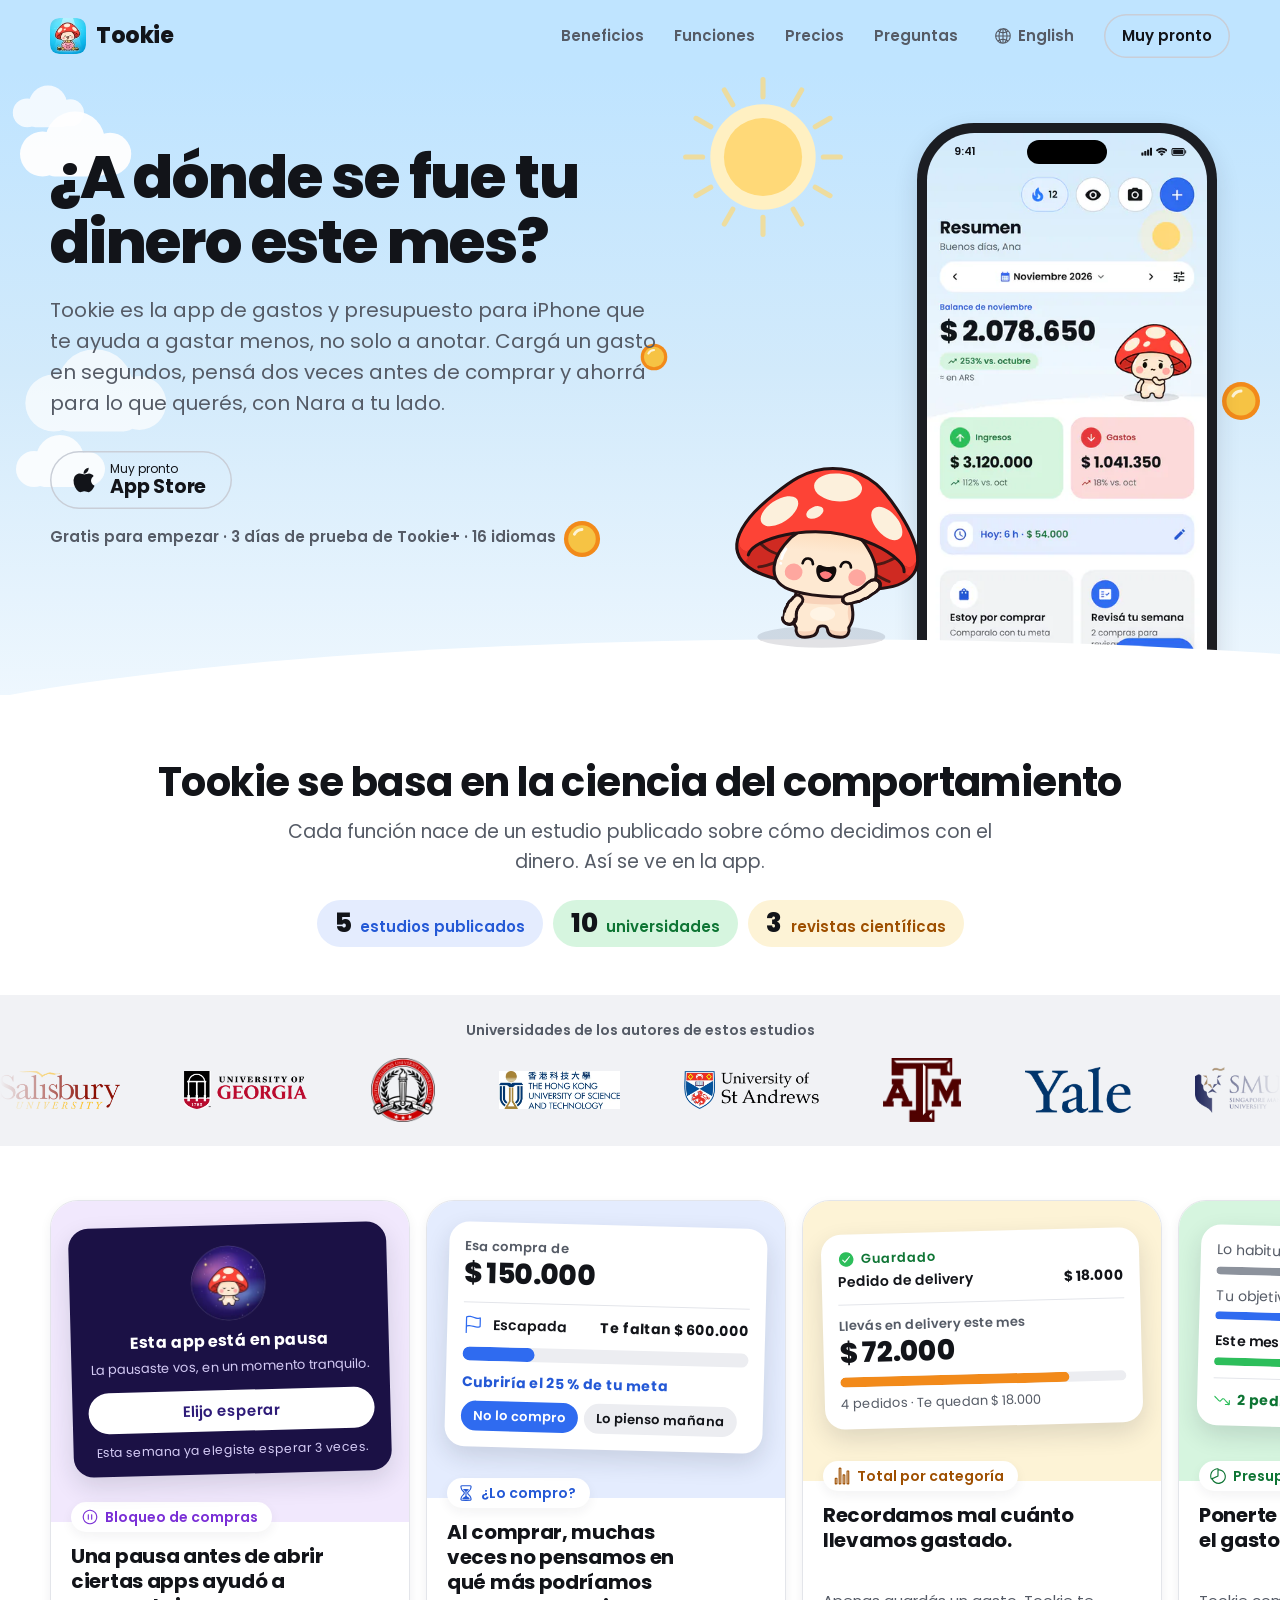
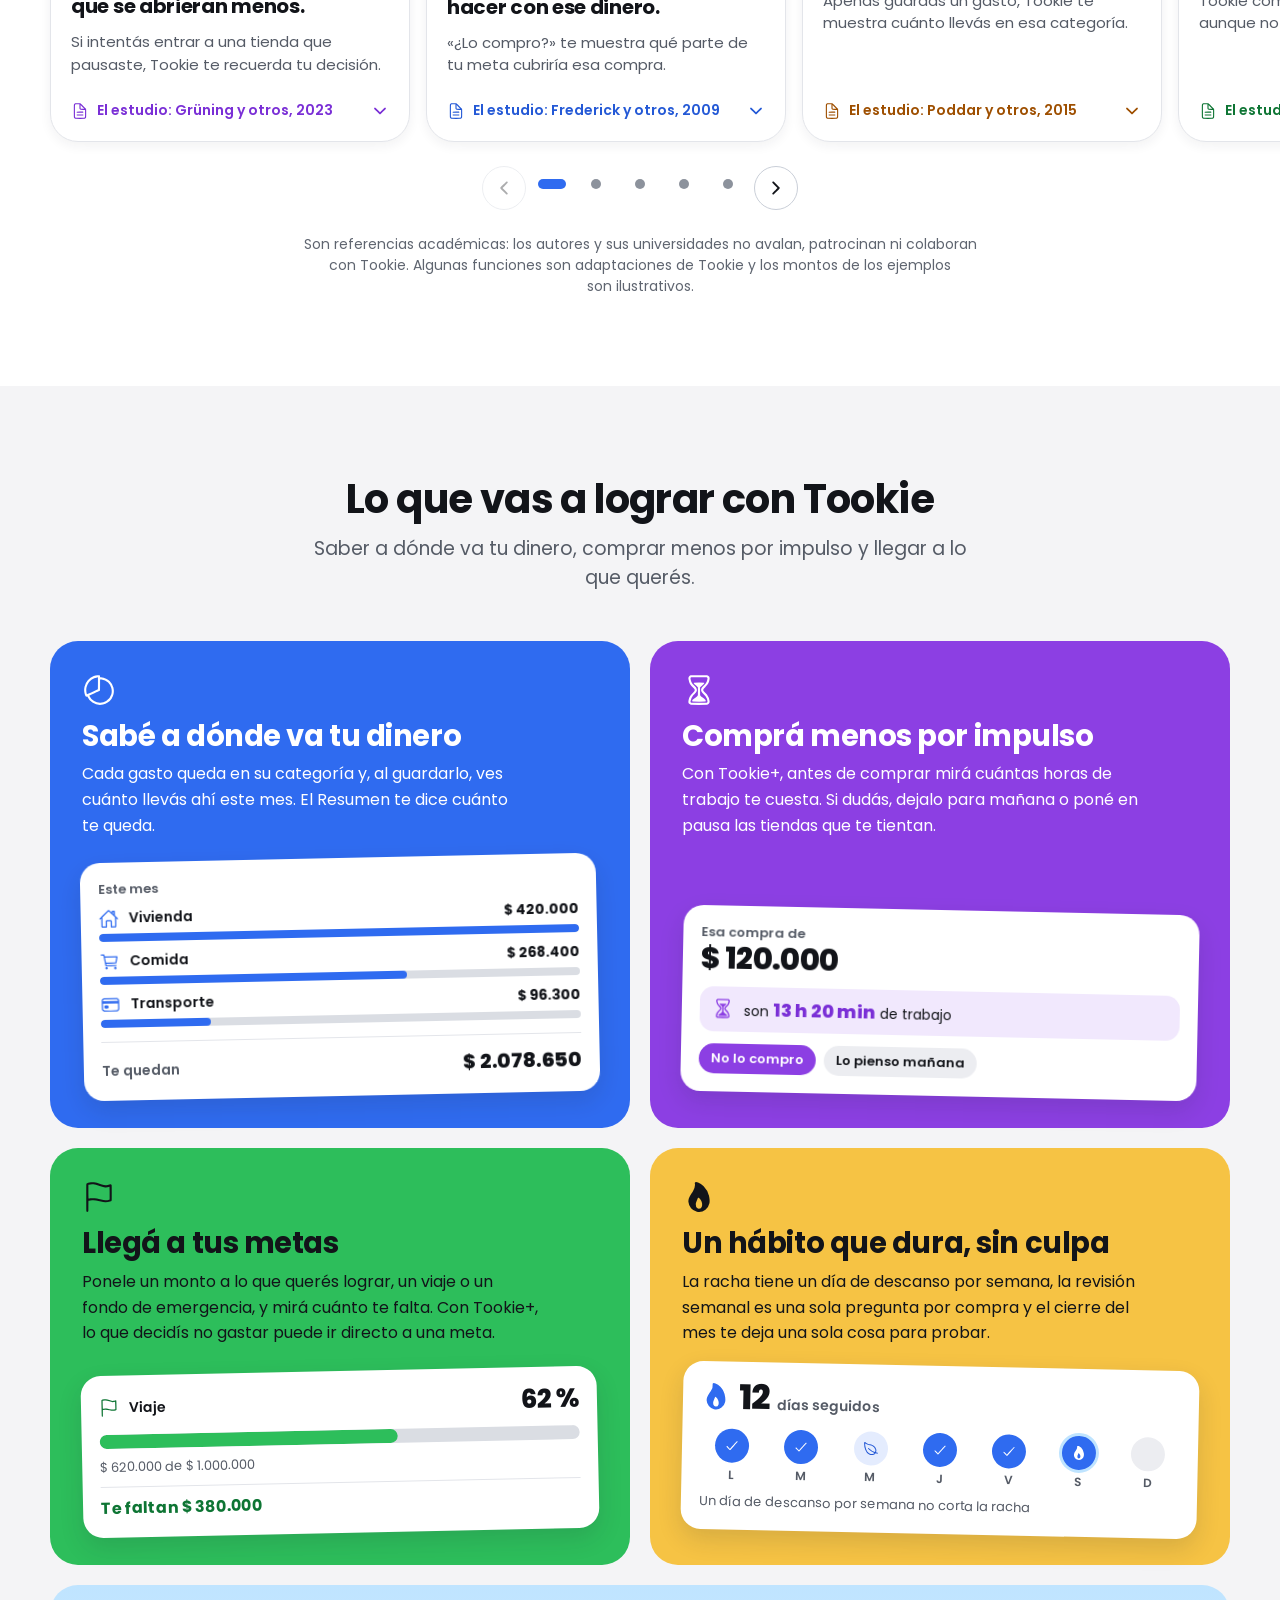
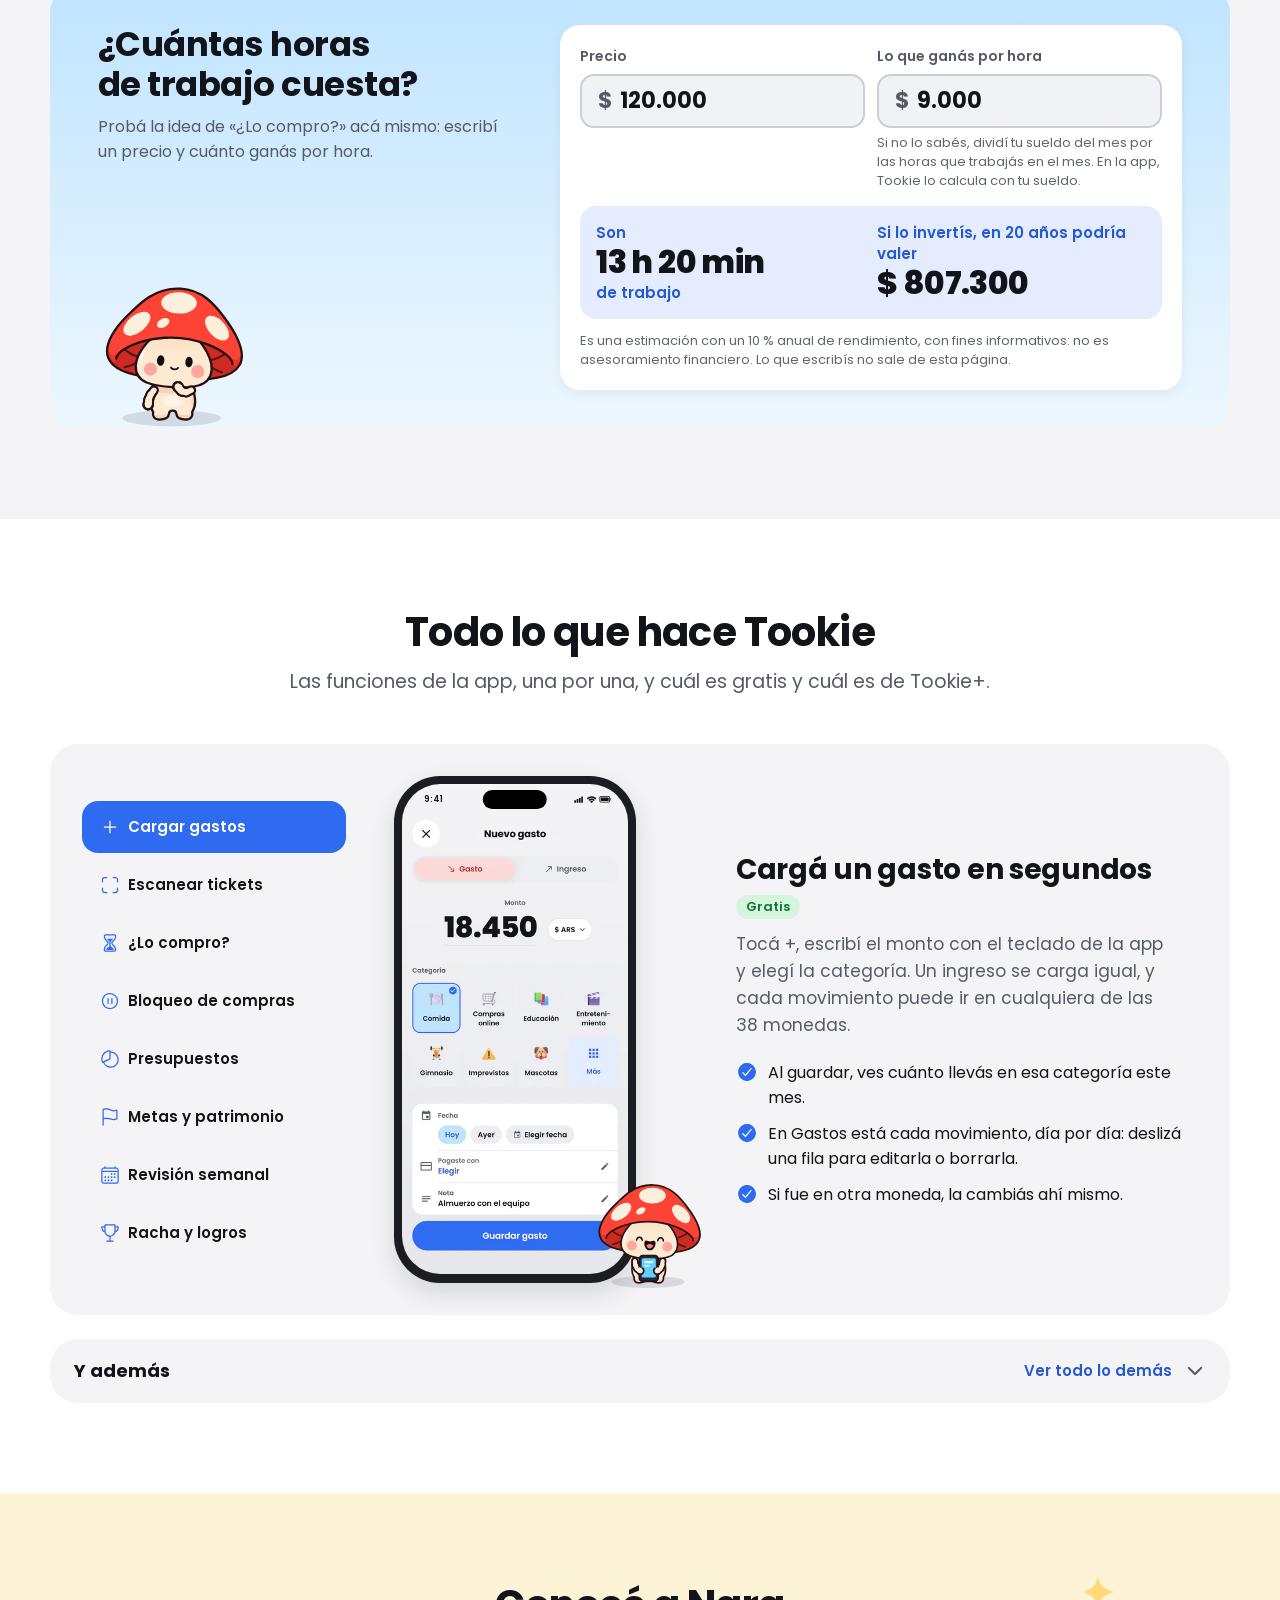
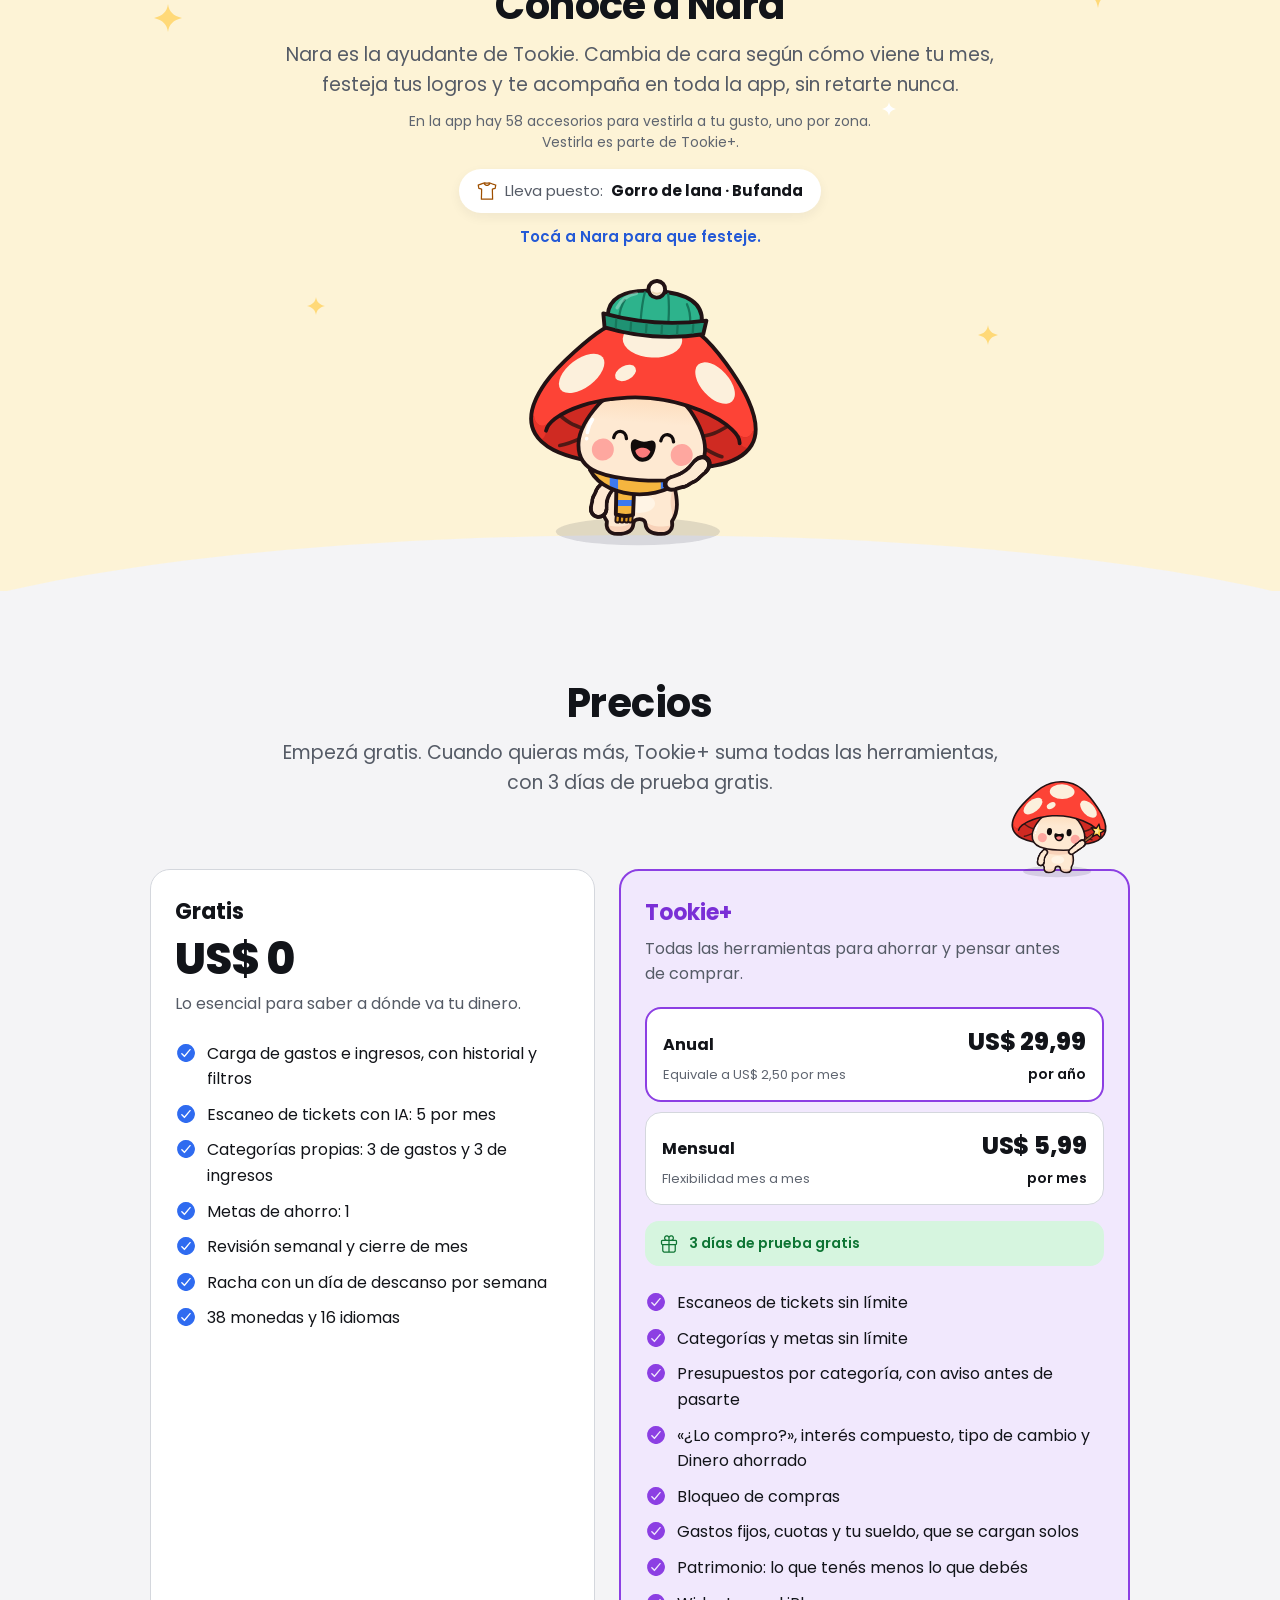
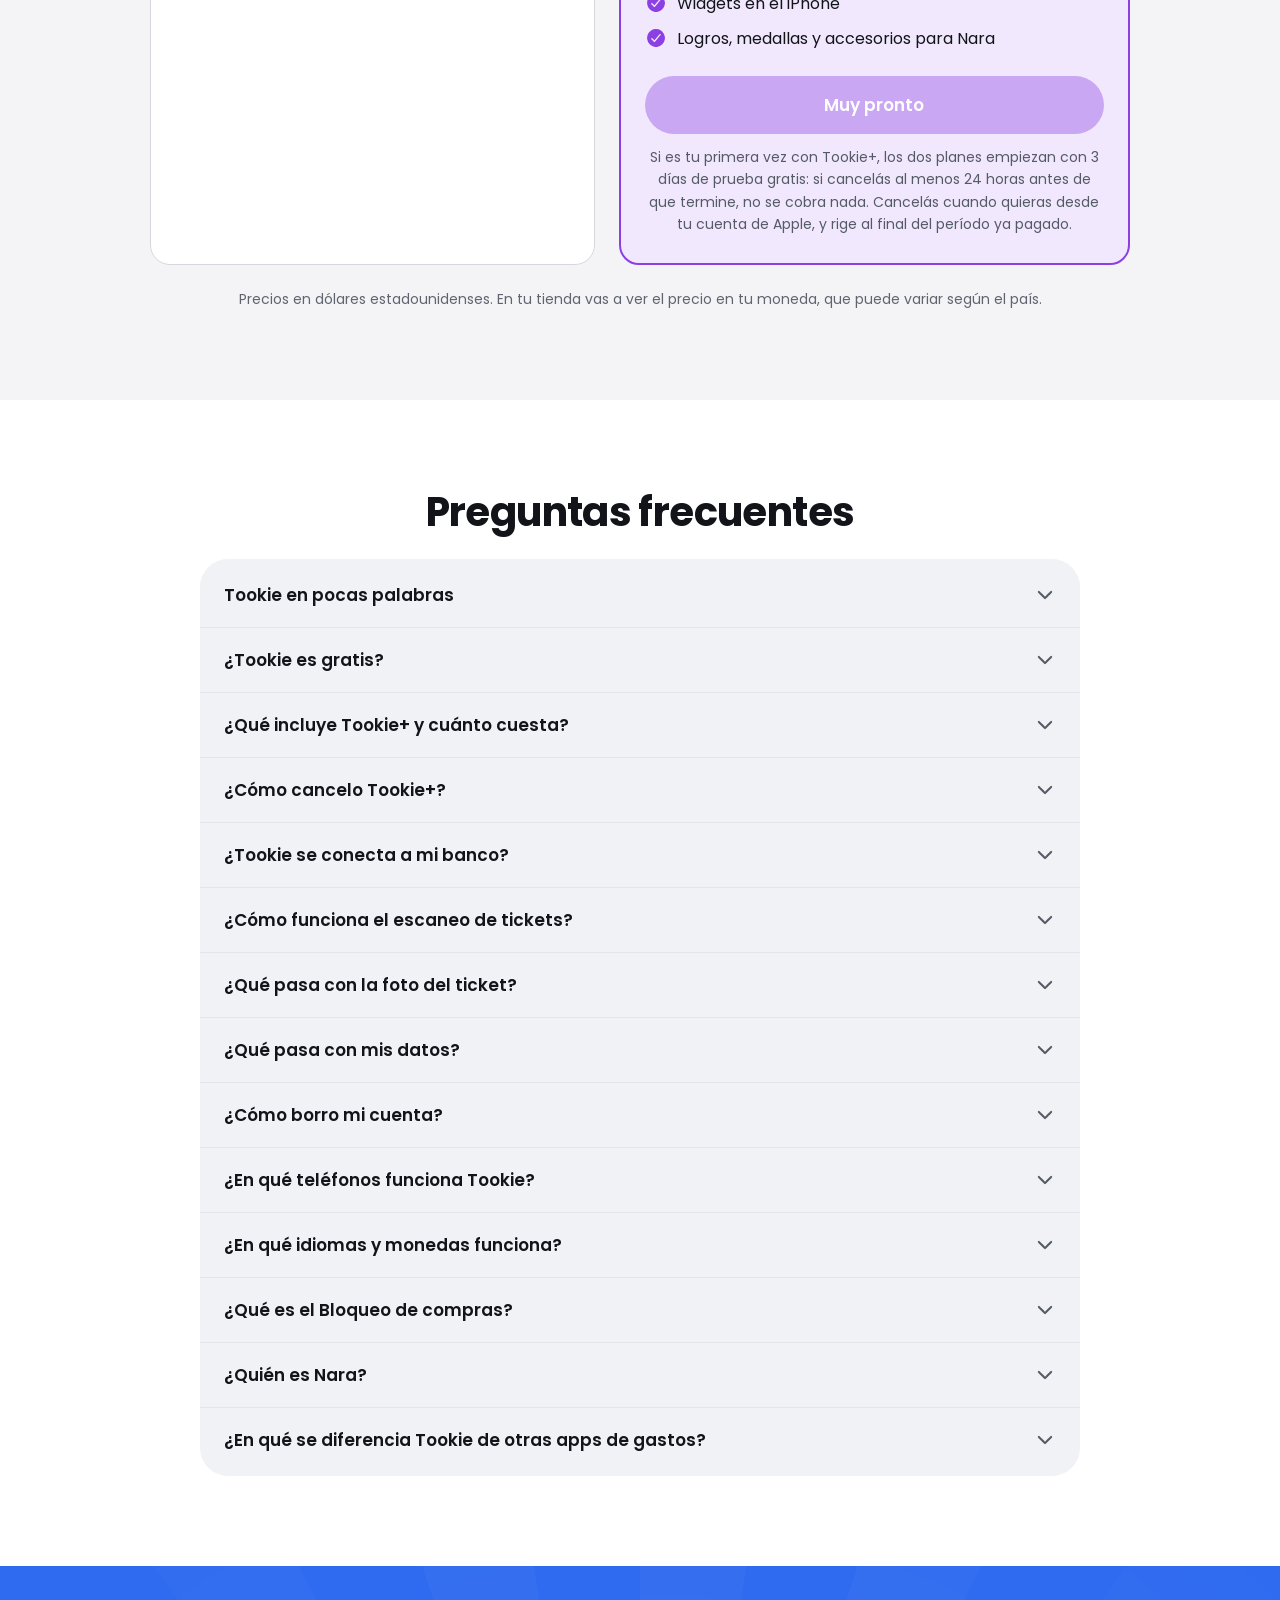
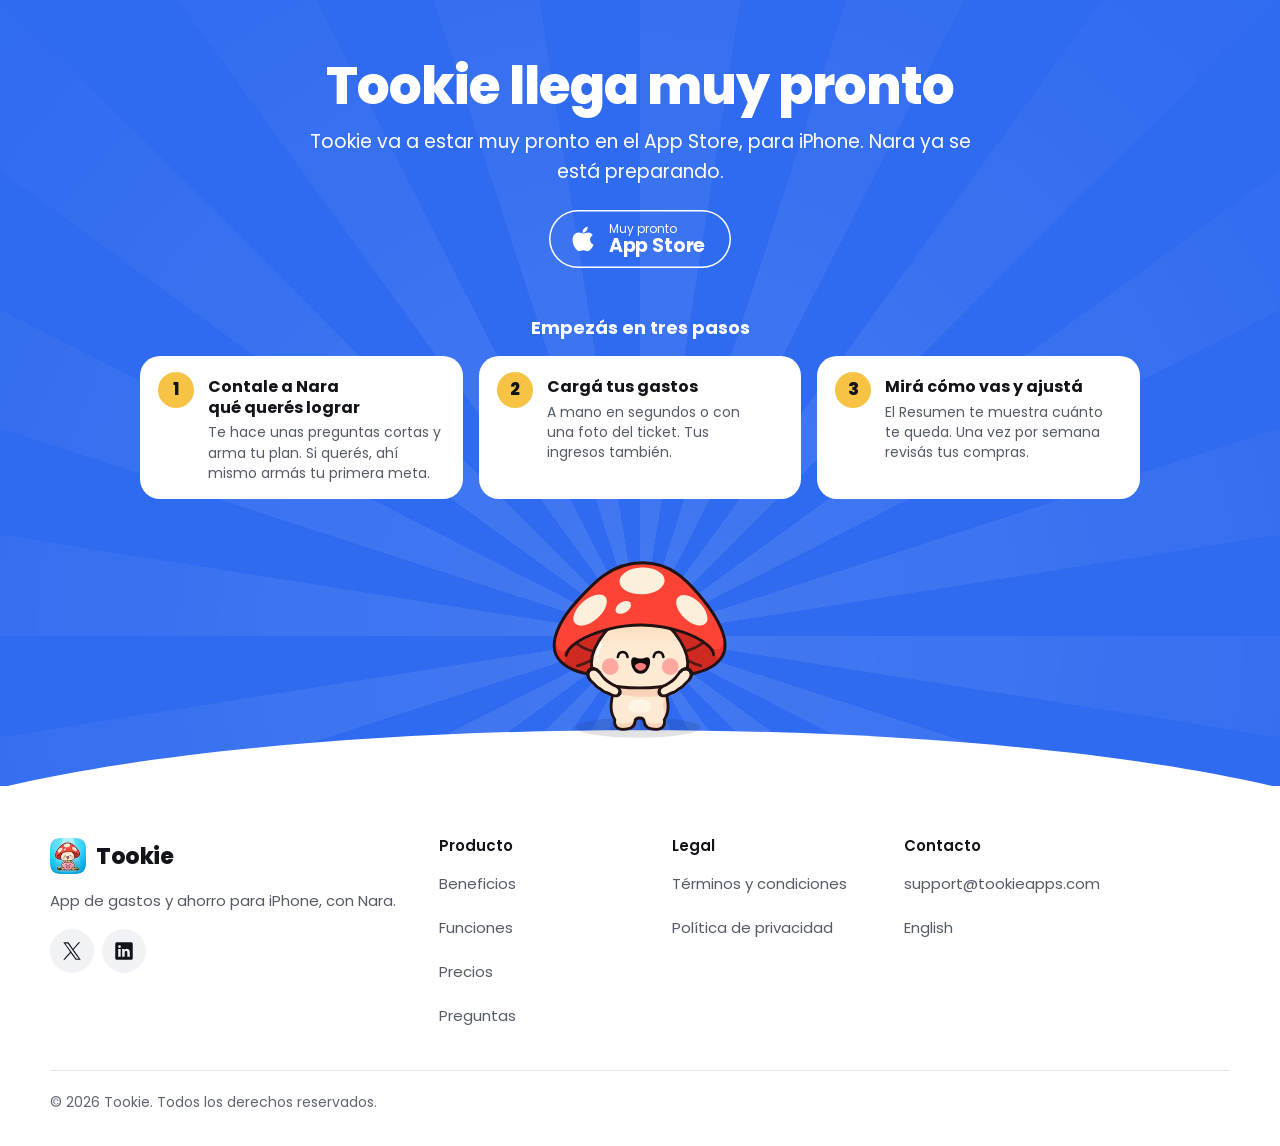
==== commit 44d1f4d0: ""And also" con margen a los costados La lista de "Y además" (y la tira de logos) recuperan el margen" ====
--- a/es/index.html
+++ b/es/index.html
@@ -43,7 +43,7 @@
 
 <link rel="preload" href="../assets/fuentes/poppins-400.woff" as="font" type="font/woff" crossorigin>
 <link rel="preload" href="../assets/fuentes/poppins-800.woff" as="font" type="font/woff" crossorigin>
-<link rel="stylesheet" href="../assets/sitio.d26906bef4.css">
+<link rel="stylesheet" href="../assets/sitio.7c415b1ab0.css">
 <script>(function(d,w){var c=d.documentElement.classList;c.replace('sin-js','con-js');if('IntersectionObserver'in w&&!(w.matchMedia&&w.matchMedia('(prefers-reduced-motion: reduce)').matches)){c.add('anima');setTimeout(function(){if(!w.tookieListo)c.remove('anima')},4000)}})(document,window)</script>
 <script src="../assets/sitio.js?v=386328d8" defer></script>
 <script type="application/ld+json">{"@context":"https://schema.org","@graph":[{"@type":"Organization","@id":"https://tookieapps.com/#organizacion","name":"Tookie","url":"https://tookieapps.com/","logo":{"@type":"ImageObject","url":"https://tookieapps.com/assets/imagenes/icono-app.png","width":512,"height":512},"image":"https://tookieapps.com/assets/imagenes/icono-app.png","description":"App de gastos y presupuesto para iPhone: cargá gastos en segundos, escaneá tickets y pensá dos veces antes de comprar.","email":"support@tookieapps.com","contactPoint":{"@type":"ContactPoint","contactType":"customer support","email":"support@tookieapps.com","availableLanguage":["en","es"]},"sameAs":["https://x.com/tookieapp","https://www.linkedin.com/company/tookieapp"]},{"@type":"WebSite","@id":"https://tookieapps.com/#sitio","name":"Tookie","alternateName":["Tookie app"],"url":"https://tookieapps.com/","inLanguage":["es","en"],"publisher":{"@id":"https://tookieapps.com/#organizacion"},"description":"Controlá tus gastos, armá presupuestos y ahorrá para tus metas con Tookie. Escaneá tickets con IA y frená las compras por impulso. Gratis para empezar."},{"@type":"WebPage","@id":"https://tookieapps.com/es/#pagina","url":"https://tookieapps.com/es/","name":"Tookie: app de gastos y ahorro para iPhone","description":"Controlá tus gastos, armá presupuestos y ahorrá para tus metas con Tookie. Escaneá tickets con IA y frená las compras por impulso. Gratis para empezar.","inLanguage":"es","isPartOf":{"@id":"https://tookieapps.com/#sitio"},"about":{"@id":"https://tookieapps.com/#app"},"mainEntity":{"@id":"https://tookieapps.com/#app"},"publisher":{"@id":"https://tookieapps.com/#organizacion"},"primaryImageOfPage":{"@type":"ImageObject","url":"https://tookieapps.com/assets/imagenes/og-es.png","width":1200,"height":630},"citation":[{"@type":"ScholarlyArticle","name":"Imperfect Recall: The Impact of Composite Spending Information Disclosure on Credit Card Spending","author":[{"@type":"Person","name":"Amit Poddar"},{"@type":"Person","name":"Cameron M. Ellis"},{"@type":"Person","name":"Timucin Ozcan"}],"datePublished":"2015","isPartOf":{"@type":"Periodical","name":"Journal of Consumer Policy"},"url":"https://doi.org/10.1007/s10603-014-9279-8","identifier":{"@type":"PropertyValue","propertyID":"DOI","value":"10.1007/s10603-014-9279-8"}},{"@type":"ScholarlyArticle","name":"Effects of Payment Mechanism on Spending Behavior: The Role of Rehearsal and Immediacy of Payments","author":[{"@type":"Person","name":"Dilip Soman"}],"datePublished":"2001","isPartOf":{"@type":"Periodical","name":"Journal of Consumer Research"},"url":"https://doi.org/10.1086/319621","identifier":{"@type":"PropertyValue","propertyID":"DOI","value":"10.1086/319621"}},{"@type":"ScholarlyArticle","name":"The Influence of Budgets on Consumer Spending","author":[{"@type":"Person","name":"Marcel F. Lukas"},{"@type":"Person","name":"Ray Charles “Chuck” Howard"}],"datePublished":"2023","isPartOf":{"@type":"Periodical","name":"Journal of Consumer Research"},"url":"https://doi.org/10.1093/jcr/ucac024","identifier":{"@type":"PropertyValue","propertyID":"DOI","value":"10.1093/jcr/ucac024"}},{"@type":"ScholarlyArticle","name":"Opportunity Cost Neglect","author":[{"@type":"Person","name":"Shane Frederick"},{"@type":"Person","name":"Nathan Novemsky"},{"@type":"Person","name":"Jing Wang"},{"@type":"Person","name":"Ravi Dhar"},{"@type":"Person","name":"Stephen Nowlis"}],"datePublished":"2009","isPartOf":{"@type":"Periodical","name":"Journal of Consumer Research"},"url":"https://doi.org/10.1086/599764","identifier":{"@type":"PropertyValue","propertyID":"DOI","value":"10.1086/599764"}},{"@type":"ScholarlyArticle","name":"Directing smartphone use through the self-nudge app one sec","author":[{"@type":"Person","name":"David J. Grüning"},{"@type":"Person","name":"Frederik Riedel"},{"@type":"Person","name":"Philipp Lorenz-Spreen"}],"datePublished":"2023","isPartOf":{"@type":"Periodical","name":"Proceedings of the National Academy of Sciences (PNAS)"},"url":"https://doi.org/10.1073/pnas.2213114120","identifier":{"@type":"PropertyValue","propertyID":"DOI","value":"10.1073/pnas.2213114120"}}]},{"@type":"MobileApplication","@id":"https://tookieapps.com/#app","name":"Tookie","alternateName":["Tookie app"],"description":"Tookie es una app de finanzas personales para iPhone que te ayuda a controlar tus gastos y a ahorrar. Con el plan gratis cargás gastos e ingresos a mano o con una foto del ticket, que lee una IA, y armás tu primera meta de ahorro. Con Tookie+, el plan pago, sumás presupuestos por categoría, «¿Lo compro?» (cuántas horas de trabajo te cuesta una compra), el Bloqueo de compras, gastos fijos y cuotas que se cargan solos, y tu patrimonio. Sus funciones se inspiran en estudios de ciencia del comportamiento y te acompaña Nara, la ayudante de la app.","url":"https://tookieapps.com/es/","operatingSystem":"iOS","applicationCategory":"FinanceApplication","applicationSubCategory":"Finanzas personales: control de gastos, presupuestos y ahorro","image":"https://tookieapps.com/assets/imagenes/icono-app.png","isAccessibleForFree":true,"offers":[{"@type":"Offer","name":"Gratis","description":"Lo esencial para saber a dónde va tu dinero.","price":0,"priceCurrency":"USD","category":"free","seller":{"@id":"https://tookieapps.com/#organizacion"}},{"@type":"Offer","name":"Tookie+ · Mensual","price":5.99,"priceCurrency":"USD","category":"subscription","priceSpecification":{"@type":"UnitPriceSpecification","price":5.99,"priceCurrency":"USD","billingDuration":"P1M","unitCode":"MON","referenceQuantity":{"@type":"QuantitativeValue","value":1,"unitCode":"MON"}},"seller":{"@id":"https://tookieapps.com/#organizacion"},"description":"Flexibilidad mes a mes. 3 días de prueba gratis para quien se suscribe por primera vez","validFrom":"2026-11-16"},{"@type":"Offer","name":"Tookie+ · Anual","price":29.99,"priceCurrency":"USD","category":"subscription","priceSpecification":{"@type":"UnitPriceSpecification","price":29.99,"priceCurrency":"USD","billingDuration":"P1Y","unitCode":"ANN","referenceQuantity":{"@type":"QuantitativeValue","value":1,"unitCode":"ANN"}},"seller":{"@id":"https://tookieapps.com/#organizacion"},"description":"Equivale a US$ 2,50 por mes. 3 días de prueba gratis para quien se suscribe por primera vez","validFrom":"2026-11-16"}],"author":{"@id":"https://tookieapps.com/#organizacion"},"publisher":{"@id":"https://tookieapps.com/#organizacion"},"screenshot":[{"@type":"ImageObject","url":"https://tookieapps.com/assets/imagenes/capturas/es/Resumen.webp","contentUrl":"https://tookieapps.com/assets/imagenes/capturas/es/Resumen.webp","caption":"Pantalla de inicio de Tookie: el balance del mes con ingresos y gastos, y Nara al lado del monto.","width":780,"height":1695},{"@type":"ImageObject","url":"https://tookieapps.com/assets/imagenes/capturas/es/AgregarGasto.webp","contentUrl":"https://tookieapps.com/assets/imagenes/capturas/es/AgregarGasto.webp","caption":"Pantalla «Nuevo gasto» de Tookie: elegir entre gasto e ingreso, la categoría, el monto en pesos y el teclado numérico.","width":780,"height":1695},{"@type":"ImageObject","url":"https://tookieapps.com/assets/imagenes/capturas/es/ScanTicketResultado.webp","contentUrl":"https://tookieapps.com/assets/imagenes/capturas/es/ScanTicketResultado.webp","caption":"Tookie leyendo un ticket de supermercado: Nara con una lupa y los datos total, comercio, fecha y categoría encontrados.","width":780,"height":1695},{"@type":"ImageObject","url":"https://tookieapps.com/assets/imagenes/capturas/es/LoComproLleno.webp","contentUrl":"https://tookieapps.com/assets/imagenes/capturas/es/LoComproLleno.webp","caption":"Pantalla «¿Lo compro?» de Tookie: una compra de $ 120.000 equivale a 13 h 20 min de trabajo, con los botones «No lo compro», «Sí, cargarlo» y «Lo pienso mañana».","width":780,"height":1695},{"@type":"ImageObject","url":"https://tookieapps.com/assets/imagenes/capturas/es/BloqueoComprasActivo.webp","contentUrl":"https://tookieapps.com/assets/imagenes/capturas/es/BloqueoComprasActivo.webp","caption":"Pantalla «Bloqueo de compras» de Tookie con el bloqueo activo, tres tiendas bloqueadas y las veces que se eligió esperar.","width":780,"height":1695},{"@type":"ImageObject","url":"https://tookieapps.com/assets/imagenes/capturas/es/PresupuestosObjetivos.webp","contentUrl":"https://tookieapps.com/assets/imagenes/capturas/es/PresupuestosObjetivos.webp","caption":"Pantalla «Presupuestos» de Tookie: lo gastado en el mes, un anillo con el 91 % usado y categorías comparadas con lo habitual.","width":780,"height":1695},{"@type":"ImageObject","url":"https://tookieapps.com/assets/imagenes/capturas/es/Metas.webp","contentUrl":"https://tookieapps.com/assets/imagenes/capturas/es/Metas.webp","caption":"Pantalla «Metas» de Tookie con tres metas en camino, cada una con su porcentaje, y Nara con una moneda y un chanchito.","width":780,"height":1695},{"@type":"ImageObject","url":"https://tookieapps.com/assets/imagenes/capturas/es/RevisionSemanal.webp","contentUrl":"https://tookieapps.com/assets/imagenes/capturas/es/RevisionSemanal.webp","caption":"Revisión semanal de Tookie: una cena con amigos y la pregunta «Si pudieras elegir de nuevo, ¿volverías a hacer esta compra?», con las respuestas Sí, No estoy seguro y No.","width":780,"height":1695},{"@type":"ImageObject","url":"https://tookieapps.com/assets/imagenes/capturas/es/Logros.webp","contentUrl":"https://tookieapps.com/assets/imagenes/capturas/es/Logros.webp","caption":"Pantalla de logros de Tookie: la colección de medallas, el siguiente logro y Nara festejando.","width":780,"height":1695}],"inLanguage":["es","es-419","en-US","en-GB","pt-BR","fr","de","it","nl","pl","sv","no","da","tr","zh-Hans","ja","ko"],"featureList":["Cargá un gasto en segundos","Escaneá tickets con IA","Antes de comprar, mirá cuánto te cuesta","Poné en pausa las tiendas que te tientan","Presupuestos que te avisan antes","Metas de ahorro y patrimonio","Revisión semanal y cierre de mes","Racha, logros y accesorios para Nara","Widgets en el iPhone","16 idiomas","38 monedas","Ocultar saldos","Gastos fijos y cuotas","Interés compuesto y tipo de cambio","Tu sueldo, previsto","Avisos con Nara","El clima en tu Resumen","Paseo por Tookie"]},{"@type":"FAQPage","@id":"https://tookieapps.com/es/#preguntas","url":"https://tookieapps.com/es/#preguntas","name":"Preguntas frecuentes","inLanguage":"es","isPartOf":{"@id":"https://tookieapps.com/es/#pagina"},"mainEntity":[{"@type":"Question","name":"¿Tookie es gratis?","acceptedAnswer":{"@type":"Answer","text":"Sí, Tookie es gratis para empezar. Con el plan gratis cargás gastos e ingresos, usás el historial y los filtros, escaneás 5 tickets por mes y armás tu primera meta de ahorro. Tookie+ es el plan pago, con el resto de las herramientas."}},{"@type":"Question","name":"¿Qué incluye Tookie+ y cuánto cuesta?","acceptedAnswer":{"@type":"Answer","text":"Tookie+ cuesta US$ 29,99 por año o US$ 5,99 por mes. Si es tu primera vez con Tookie+, los dos planes empiezan con 3 días de prueba gratis. Suma escaneos sin límite, presupuestos, «¿Lo compro?», el Bloqueo de compras, gastos fijos y cuotas, tu patrimonio, metas y categorías sin límite, widgets en el iPhone, y logros y accesorios para Nara. En tu tienda vas a ver el precio en tu moneda."}},{"@type":"Question","name":"¿Cómo cancelo Tookie+?","acceptedAnswer":{"@type":"Answer","text":"Lo cancelás cuando quieras desde la tienda donde lo compraste. En el iPhone: Ajustes → tu nombre → Suscripciones, o «Gestionar suscripción» dentro de Tookie. La cancelación rige al final del período ya pagado, y si cancelás al menos 24 horas antes de que termine la prueba gratis, no se cobra nada."}},{"@type":"Question","name":"¿Tookie se conecta a mi banco?","acceptedAnswer":{"@type":"Answer","text":"No. Tookie no se conecta a tu banco, a tus tarjetas ni a billeteras virtuales, y nunca te pide sus claves. Cada movimiento lo cargás vos: a mano, en segundos, o con una foto del ticket."}},{"@type":"Question","name":"¿Cómo funciona el escaneo de tickets?","acceptedAnswer":{"@type":"Answer","text":"Le sacás una foto al ticket, o elegís de la galería una captura de una compra online, y una IA lee el comercio, el monto, la fecha y la categoría. Antes de guardar revisás cada dato y lo podés cambiar; si el ticket no tiene una fecha legible, se usa la de hoy. En el plan gratis tenés 5 escaneos por mes y con Tookie+, sin límite."}},{"@type":"Question","name":"¿Qué pasa con la foto del ticket?","acceptedAnswer":{"@type":"Answer","text":"La foto se usa solo para leer el ticket y \u003cstrong>no se guarda\u003c/strong>, ni en tu cuenta ni en los servidores de Tookie. Viaja cifrada al servidor de Tookie, que se la pasa a OpenAI para leerla: si el ticket muestra datos tuyos, como tu nombre, OpenAI los puede ver. Quedan el gasto que confirmás y un registro del escaneo con lo que se leyó, sin la foto. El detalle está en la \u003ca href=\"https://tookieapps.com/privacidad.html#es\">Política de privacidad\u003c/a>."}},{"@type":"Question","name":"¿Qué pasa con mis datos?","acceptedAnswer":{"@type":"Answer","text":"Tus datos se guardan para que la app funcione y estén cuando volvés a entrar, también desde otro teléfono. Tookie no vende tus datos, no muestra publicidad y no te rastrea en otras apps ni sitios. Todo viaja cifrado y una cuenta no puede leer los datos de otra. Más detalle en la \u003ca href=\"https://tookieapps.com/privacidad.html#es\">Política de privacidad\u003c/a>."}},{"@type":"Question","name":"¿Cómo borro mi cuenta?","acceptedAnswer":{"@type":"Answer","text":"Desde la app, en Perfil → Eliminar cuenta. Es permanente: se borran tu cuenta y tus datos. Borrar la cuenta no cancela una suscripción, así que si pagás Tookie+, cancelalo antes en la tienda."}},{"@type":"Question","name":"¿En qué teléfonos funciona Tookie?","acceptedAnswer":{"@type":"Answer","text":"Tookie es una app para iPhone y se descarga del App Store."}},{"@type":"Question","name":"¿En qué idiomas y monedas funciona?","acceptedAnswer":{"@type":"Answer","text":"Tookie está en 16 idiomas: español, inglés de Estados Unidos y del Reino Unido, portugués, francés, alemán, italiano, neerlandés, polaco, sueco, noruego, danés, turco, chino simplificado, japonés y coreano. Cada gasto se guarda en su moneda, entre 38, y los totales se pasan a tu moneda principal."}},{"@type":"Question","name":"¿Qué es el Bloqueo de compras?","acceptedAnswer":{"@type":"Answer","text":"Es una función de Tookie+ que pone en pausa las apps de compras que elegís. Si intentás abrir una, aparece una pantalla de Tookie con un solo botón, «Elijo esperar», y para volver a abrirla tenés que cambiar tu decisión desde Tookie. Usa Tiempo en pantalla de Apple y Tookie no ve qué apps tenés. Depende de los permisos del iPhone y puede no estar disponible en todos los dispositivos."}},{"@type":"Question","name":"¿Quién es Nara?","acceptedAnswer":{"@type":"Answer","text":"Nara es la ayudante de Tookie. Te acompaña en toda la app, cambia de cara según cómo viene tu mes, festeja tus logros y te muestra cómo se usa en el Paseo por Tookie. Con Tookie+ la vestís: 16 accesorios se usan de entrada y el resto se gana con los logros."}},{"@type":"Question","name":"¿En qué se diferencia Tookie de otras apps de gastos?","acceptedAnswer":{"@type":"Answer","text":"Tookie está pensado para que gastes menos, no solo para anotar. Antes de comprar te muestra cuántas horas de trabajo te cuesta y te deja poner en pausa las tiendas que te tientan; sus funciones se inspiran en estudios de ciencia del comportamiento; no se conecta a tu banco, así que vos decidís qué cargar; y no te reta: la racha tiene un día de descanso y Nara te acompaña."}}]}]}</script>
--- a/assets/sitio.7c415b1ab0.css
+++ b/assets/sitio.7c415b1ab0.css
@@ -0,0 +1,1552 @@
+/* Tookie · estilos del sitio (fuente: web/estilos/sitio.css) */
+@font-face { font-family: 'Poppins'; font-style: normal; font-weight: 400; font-display: swap; src: url('fuentes/poppins-400.woff') format('woff'); }
+@font-face { font-family: 'Poppins'; font-style: normal; font-weight: 600; font-display: swap; src: url('fuentes/poppins-600.woff') format('woff'); }
+@font-face { font-family: 'Poppins'; font-style: normal; font-weight: 700; font-display: swap; src: url('fuentes/poppins-700.woff') format('woff'); }
+@font-face { font-family: 'Poppins'; font-style: normal; font-weight: 800; font-display: swap; src: url('fuentes/poppins-800.woff') format('woff'); }
+:root {
+color-scheme: light;
+--fondo: #F4F4F6;
+--fondo-abajo: #E6E7EB;
+--colina: #FFFFFF;
+--colina-pasarela: #FBFBFC;
+--superficie: #FFFFFF;
+--superficie-suave: #F1F2F5;
+--superficie-hundida: #ECEDF1;
+--borde: #E3E5EA;
+--borde-control: #C9CED7;
+--borde-plan: #D4D7DD;
+--pista: #DADDE3;
+--tinta: #121419;
+--tinta-suave: #555B66;
+--tinta-tenue: #5F6570;
+--tinta-apagada: #8C929C;
+--blanco: #FFFFFF;
+--primario: #2F6BF0;
+--primario-texto: #2459D6;
+--primario-borde: #1D52C9;
+--primario-suave: #E4ECFE;
+--seleccion: #BFE4FF;
+--premium: #8C3FE3;
+--premium-texto: #7A2FD6;
+--premium-oscuro: #6A23C4;
+--premium-suave: #F1E8FD;
+--premium-apagado: #C9A7F2;
+--positivo: #2DBE5B;
+--positivo-texto: #0E7534;
+--positivo-suave: #D6F5DF;
+--negativo: #E5383B;
+--negativo-texto: #B32528;
+--negativo-suave: #FBDADA;
+--atencion: #F28A1A;
+--atencion-texto: #9E4F00;
+--logro: #F6C344;
+--logro-suave: #FDF3D6;
+--cielo-arriba: #BFE4FF;
+--cielo-medio: #D2EAFB;
+--cielo-abajo: #EEF7FE;
+--sol: #FFD978;
+--sol-halo: #FFF0C2;
+--nube: #FFFFFF;
+--velo-claro: rgba(255, 255, 255, 0.1);
+--telefono-marco: #1B1D22;
+--bloqueo-noche: #1B1145;
+--bloqueo-texto-suave: #D4CBF5;
+--bloqueo-boton-texto: #2E1B78;
+--sombra-suave: 0 4px 12px rgba(27, 32, 48, 0.06);
+--sombra-flotante: 0 10px 24px rgba(27, 32, 48, 0.14);
+--radio-chico: 10px;
+--radio-control: 14px;
+--radio-mosaico: 16px;
+--radio-tarjeta: 20px;
+--radio-hoja: 28px;
+--radio-pildora: 999px;
+--e-xs: 4px;
+--e-s: 8px;
+--e-m: 12px;
+--e-l: 16px;
+--e-xl: 20px;
+--e-xxl: 24px;
+--e-xxxl: 32px;
+--e-enorme: 48px;
+--toque-minimo: 44px;
+--toque-boton: 54px;
+--mov-rapido: 160ms;
+--mov-normal: 240ms;
+--mov-entrada: cubic-bezier(0.2, 0.8, 0.2, 1);
+--escala-toque: 0.96;
+--fuente: 'Poppins', system-ui, -apple-system, 'Segoe UI', Roboto, Arial, sans-serif;
+--contenedor: 1180px;
+--gutter: 20px;
+--encabezado-alto: 64px;
+--seccion-espacio: clamp(56px, 7vw, 96px);
+--colina-alto: clamp(46px, 6vw, 92px);
+--nara-piso: 0.9157;
+--nara-proporcion: 1.1400;
+}
+@media (min-width: 768px) {
+:root { --gutter: 32px; }
+}
+@media (min-width: 900px) {
+:root { --encabezado-alto: 72px; --toque-boton: 58px; }
+}
+*, *::before, *::after { box-sizing: border-box; }
+html {
+-webkit-text-size-adjust: 100%;
+text-size-adjust: 100%;
+scroll-padding-top: calc(var(--encabezado-alto) + 16px);
+}
+body {
+margin: 0;
+min-width: 320px;
+font-family: var(--fuente);
+font-size: 16px;
+line-height: 1.6;
+color: var(--tinta);
+background: var(--superficie);
+-webkit-font-smoothing: antialiased;
+-moz-osx-font-smoothing: grayscale;
+overflow-x: hidden;
+}
+h1, h2, h3, h4, p, ul, ol, dl, dd, figure, blockquote { margin: 0; }
+h1, h2, h3, h4 { font-weight: 700; color: var(--tinta); text-wrap: balance; }
+p { text-wrap: pretty; }
+:where(ul[class], ol[class]), .nav ul, .pie__columna ul { list-style: none; padding: 0; }
+img { display: block; max-width: 100%; height: auto; }
+button, input { font: inherit; color: inherit; }
+cite { font-style: normal; }
+a { color: var(--primario-texto); text-decoration-thickness: 1px; text-underline-offset: 0.18em; }
+a:hover { text-decoration-thickness: 2px; }
+:focus-visible { outline: 3px solid var(--primario); outline-offset: 3px; }
+main:focus { outline: none; }
+@media (prefers-reduced-motion: no-preference) {
+html:focus-within { scroll-behavior: smooth; }
+}
+[hidden] { display: none !important; }
+.sin-js .solo-js { display: none !important; }
+.solo-lector {
+position: absolute !important;
+width: 1px; height: 1px;
+margin: -1px; padding: 0;
+overflow: hidden;
+clip: rect(0 0 0 0);
+white-space: nowrap;
+border: 0;
+}
+.icono { display: inline-block; width: 20px; height: 20px; flex: none; vertical-align: middle; }
+.saltar {
+position: absolute;
+left: var(--gutter);
+top: -100px;
+z-index: 100;
+padding: 12px 20px;
+border-radius: var(--radio-pildora);
+background: var(--tinta);
+color: var(--blanco);
+font-weight: 600;
+text-decoration: none;
+}
+.saltar:focus { top: 12px; }
+.contenedor {
+width: 100%;
+max-width: calc(var(--contenedor) + 2 * var(--gutter));
+margin-inline: auto;
+padding-inline: var(--gutter);
+}
+.titulo-seccion {
+font-size: clamp(27px, 4vw, 40px);
+line-height: 1.15;
+letter-spacing: -0.015em;
+}
+.bajada {
+margin-top: var(--e-m);
+max-width: 60ch;
+font-size: clamp(17px, 1.5vw, 19px);
+line-height: 1.55;
+color: var(--tinta-suave);
+}
+.nota { font-size: 14px; line-height: 1.5; color: var(--tinta-tenue); }
+.boton {
+display: inline-flex;
+align-items: center;
+justify-content: center;
+gap: var(--e-s);
+min-height: var(--toque-boton);
+padding: 0 28px;
+border: 0;
+border-radius: var(--radio-pildora);
+font-weight: 600;
+font-size: 16px;
+line-height: 1.2;
+text-align: center;
+text-decoration: none;
+cursor: pointer;
+transition: transform var(--mov-rapido) ease, background-color var(--mov-rapido) ease;
+}
+.boton:active { transform: scale(var(--escala-toque)); }
+.boton .icono { width: 20px; height: 20px; }
+.boton--primario { background: var(--primario); color: var(--blanco); }
+.boton--primario:hover { background: var(--primario-borde); transform: translateY(-2px); }
+.boton--secundario { background: var(--superficie); color: var(--tinta); box-shadow: inset 0 0 0 1.5px var(--borde-control); }
+.boton--secundario:hover { background: var(--superficie-suave); }
+.boton--plus { background: var(--premium); color: var(--blanco); }
+.boton--plus:hover { background: var(--premium-oscuro); }
+.boton--chico { min-height: var(--toque-minimo); padding: 0 18px; font-size: 15px; }
+.boton--pronto { background: transparent; color: var(--tinta); box-shadow: inset 0 0 0 1.5px var(--borde-control); cursor: default; }
+.boton--apagado { background: var(--premium-apagado); color: var(--blanco); cursor: default; }
+.boton--apagado:hover { background: var(--premium-apagado); }
+.boton--pronto:active, .boton--apagado:active { transform: none; }
+@media (min-width: 900px) {
+.boton { font-size: 17px; }
+.boton--chico { font-size: 15px; }
+}
+.tiendas { display: flex; flex-wrap: wrap; gap: var(--e-m); }
+.tiendas--centro { justify-content: center; }
+.tienda {
+display: inline-flex;
+align-items: center;
+gap: var(--e-m);
+min-height: 58px;
+padding: 8px 26px 8px 20px;
+border-radius: var(--radio-pildora);
+background: var(--tinta);
+color: var(--blanco);
+text-decoration: none;
+transition: transform var(--mov-rapido) ease, background-color var(--mov-rapido) ease;
+}
+.tienda:hover { background: #2A2D34;  transform: translateY(-2px); }
+.tienda:active { transform: scale(var(--escala-toque)); }
+.tienda__icono { width: 28px; height: 28px; }
+.tienda--pronto { background: transparent; color: var(--tinta); box-shadow: inset 0 0 0 1.5px var(--borde-control); cursor: default; }
+.tienda--pronto:hover { background: transparent; transform: none; }
+.tienda--pronto:active { transform: none; }
+.tienda__textos { display: grid; line-height: 1.15; text-align: left; }
+.tienda__arriba { font-size: 12px; font-weight: 400; }
+.tienda__abajo { font-size: 19px; font-weight: 700; letter-spacing: -0.01em; }
+@media (max-width: 479px) {
+.tienda { flex: 1 1 150px; gap: 10px; min-height: 54px; padding: 8px 16px 8px 14px; }
+.tienda__icono { width: 24px; height: 24px; }
+.tienda__abajo { font-size: 17px; }
+}
+.chip {
+display: inline-flex;
+align-items: center;
+gap: 6px;
+min-height: var(--toque-minimo);
+padding: 4px 16px;
+border: 1px solid transparent;
+border-radius: var(--radio-pildora);
+background: var(--superficie-hundida);
+color: var(--tinta);
+font-size: 14px;
+font-weight: 600;
+line-height: 1.35;
+cursor: pointer;
+transition: transform var(--mov-rapido) ease, background-color var(--mov-rapido) ease;
+}
+.chip:hover { background: var(--pista); }
+.chip:active { transform: scale(var(--escala-toque)); }
+.chip[aria-pressed="true"] { background: var(--seleccion); color: var(--primario-texto); }
+@media (forced-colors: active) {
+.chip[aria-pressed="true"] { forced-color-adjust: none; background: Highlight; color: HighlightText; }
+}
+.encabezado {
+position: sticky;
+top: 0;
+z-index: 50;
+background: var(--fondo);
+transition: box-shadow var(--mov-normal) ease, background-color var(--mov-normal) ease;
+}
+.encabezado[data-sombra] { box-shadow: 0 1px 0 var(--borde), var(--sombra-suave); }
+.pagina--inicio .encabezado { background: var(--cielo-arriba); }
+.pagina--inicio .encabezado[data-sombra] { background: var(--superficie); }
+.pagina--inicio .encabezado:not([data-sombra]) :is(.nav a, .idioma):hover { background: var(--superficie); }
+.progreso { position: absolute; left: 0; right: 0; top: 100%; height: 3px; overflow: hidden; pointer-events: none; }
+.progreso i { display: block; height: 100%; background: var(--primario); transform: scaleX(0); transform-origin: left center; }
+.sin-js .progreso { display: none; }
+.encabezado__fila { display: flex; align-items: center; gap: var(--e-s); min-height: var(--encabezado-alto); }
+.marca {
+display: inline-flex;
+align-items: center;
+gap: 10px;
+min-height: var(--toque-minimo);
+margin-right: auto;
+color: var(--tinta);
+font-size: 22px;
+font-weight: 800;
+letter-spacing: -0.02em;
+text-decoration: none;
+}
+.marca img { width: 36px; height: 36px; border-radius: 9px; }
+.nav ul { display: flex; gap: 2px; }
+.nav a, .idioma {
+display: inline-flex;
+align-items: center;
+gap: 6px;
+min-height: var(--toque-minimo);
+padding: 0 14px;
+border-radius: var(--radio-pildora);
+color: var(--tinta-suave);
+font-size: 15px;
+font-weight: 600;
+text-decoration: none;
+white-space: nowrap;
+transition: background-color var(--mov-rapido) ease, color var(--mov-rapido) ease;
+}
+.nav a:hover, .idioma:hover { background: var(--superficie-hundida); color: var(--tinta); }
+.nav a[aria-current="true"] { background: var(--primario-suave); color: var(--primario-texto); }
+.idioma .icono { width: 18px; height: 18px; }
+.encabezado__descargar { margin-left: var(--e-s); }
+.menu > summary {
+display: grid;
+place-items: center;
+width: var(--toque-minimo);
+height: var(--toque-minimo);
+border-radius: var(--radio-pildora);
+background: var(--superficie);
+box-shadow: inset 0 0 0 1px var(--borde-control);
+color: var(--tinta);
+list-style: none;
+cursor: pointer;
+}
+.menu > summary::-webkit-details-marker { display: none; }
+.menu .icono { width: 22px; height: 22px; }
+.menu__cerrar, .menu[open] .menu__abrir { display: none; }
+.menu[open] .menu__cerrar { display: inline-block; }
+.menu__panel {
+position: absolute;
+top: 100%;
+left: 0;
+right: 0;
+padding: var(--e-s) var(--gutter) var(--e-xxl);
+background: var(--superficie);
+border-radius: 0 0 var(--radio-hoja) var(--radio-hoja);
+box-shadow: var(--sombra-flotante);
+}
+.menu__lista li + li { border-top: 1px solid var(--borde); }
+.menu__lista a {
+display: flex;
+align-items: center;
+min-height: 56px;
+color: var(--tinta);
+font-size: 18px;
+font-weight: 600;
+text-decoration: none;
+}
+.menu__pie { display: flex; flex-wrap: wrap; align-items: center; justify-content: space-between; gap: var(--e-m); margin-top: var(--e-l); }
+.menu__idioma {
+display: inline-flex;
+align-items: center;
+gap: var(--e-s);
+min-height: var(--toque-minimo);
+color: var(--tinta-suave);
+font-weight: 600;
+text-decoration: none;
+}
+.menu__idioma .icono { width: 20px; height: 20px; }
+.menu__pie .boton { flex: 1 1 160px; }
+@media (max-width: 899px) {
+.nav, .idioma { display: none; }
+.encabezado__descargar { margin-left: 0; }
+}
+@media (max-width: 359px) {
+.marca { font-size: 20px; }
+.encabezado__descargar { display: none; }
+}
+@media (min-width: 900px) {
+.menu { display: none; }
+}
+.colina {
+position: absolute;
+left: 0;
+bottom: -2px;
+width: 100%;
+height: var(--colina-alto);
+color: var(--colina);
+pointer-events: none;
+}
+.colina svg { display: block; width: 100%; height: 100%; overflow: visible; }
+.colina path { fill: currentColor; }
+.nara {
+--nara-bajo-pies: calc((1 - var(--nara-piso)) * var(--nara-ancho, 200px) * var(--nara-proporcion));
+position: relative;
+width: var(--nara-ancho, 200px);
+aspect-ratio: 1 / var(--nara-proporcion);
+flex: none;
+}
+.nara > svg { display: block; width: 100%; height: 100%; overflow: visible; }
+.telefono {
+--tel-ancho: 260px;
+position: relative;
+width: var(--tel-ancho);
+padding: calc(var(--tel-ancho) * 0.034);
+border-radius: calc(var(--tel-ancho) * 0.19);
+background: var(--telefono-marco);
+box-shadow: var(--sombra-flotante);
+flex: none;
+}
+.telefono__pantalla {
+position: relative;
+aspect-ratio: 440 / 956;
+overflow: hidden;
+border-radius: calc(var(--tel-ancho) * 0.158);
+background: var(--fondo);
+container-type: inline-size;
+}
+.telefono__pantalla .captura { width: 100%; height: 100%; object-fit: cover; }
+.captura--falta { width: 100%; height: 100%; background: var(--superficie-hundida); }
+.telefono__isla {
+position: absolute;
+top: 2.6cqw;
+left: 50%;
+width: 28.6cqw;
+height: 8.4cqw;
+border-radius: var(--radio-pildora);
+background: #000;
+transform: translateX(-50%);
+}
+.telefono__estado {
+position: absolute;
+top: 0;
+left: 0;
+right: 0;
+height: 13.6cqw;
+display: flex;
+align-items: center;
+justify-content: space-between;
+padding: 0 7.2cqw 0 9.6cqw;
+color: var(--tinta);
+font-size: 3.9cqw;
+font-weight: 600;
+font-variant-numeric: tabular-nums;
+line-height: 1;
+}
+.telefono__iconos { display: inline-flex; align-items: center; gap: 1.3cqw; }
+.telefono__estado .icono { width: 4.1cqw; height: 4.1cqw; }
+.telefono__estado .telefono__bateria { width: 5.6cqw; height: 5.6cqw; }
+.seccion { padding-block: var(--seccion-espacio); }
+.seccion--blanca { background: var(--superficie); }
+.seccion--gris { background: var(--fondo); }
+.seccion--pegada { padding-top: 0; }
+.seccion__cabeza { margin-bottom: clamp(28px, 4vw, 48px); }
+.seccion__cabeza--centro { margin-inline: auto; text-align: center; }
+.seccion__cabeza--centro .bajada { margin-inline: auto; }
+.heroe {
+position: relative;
+overflow-x: clip;
+padding-top: clamp(20px, 4vw, 56px);
+background: linear-gradient(180deg, var(--cielo-arriba) 0%, var(--cielo-medio) 48%, var(--cielo-abajo) 100%);
+isolation: isolate;
+}
+.heroe__grilla { display: grid; gap: 40px; }
+.cielo { position: absolute; inset: 0; z-index: -1; overflow: hidden; pointer-events: none; }
+.sol { position: absolute; top: 4px; right: -46px; width: 150px; height: 150px; }
+.sol__rayos { fill: var(--sol); opacity: 0.7; transform-origin: 100px 100px; }
+.sol__halo { fill: var(--sol-halo); }
+.sol__disco { fill: var(--sol); }
+.nube { position: absolute; top: var(--y); left: var(--x); width: var(--w); height: auto; fill: var(--nube); }
+.nube--1 { --w: 150px; --x: 58%; --y: 6%; --t: 70s; --d: -48s; opacity: 0.95; }
+.nube--2 { --w: 96px; --x: 8%; --y: 2%; --t: 95s; --d: -12s; opacity: 0.8; }
+.nube--3 { --w: 190px; --x: 30%; --y: 44%; --t: 120s; --d: -70s; opacity: 0.7; }
+.nube--4 { --w: 120px; --x: 78%; --y: 58%; --t: 84s; --d: -30s; opacity: 0.85; }
+.moneda { position: absolute; width: var(--w, 34px); height: var(--w, 34px); }
+.moneda__canto { fill: var(--atencion); }
+.moneda__cara { fill: var(--logro); }
+.moneda__brillo { stroke: var(--logro-suave); }
+.moneda--1 { --w: 30px; left: 7%; bottom: 250px; --giro: -14deg; --t: 5.2s; }
+.moneda--2 { --w: 22px; left: 17%; bottom: 330px; --giro: 12deg; --t: 4.4s; }
+.moneda--3 { display: none; --w: 38px; --giro: 10deg; --t: 6s; }
+@media (min-width: 960px) {
+.sol { top: 0; right: auto; left: 53%; width: 170px; height: 170px; }
+.moneda--1 { --w: 40px; left: auto; right: 1.5%; bottom: 44%; }
+.moneda--2 { --w: 28px; left: 50%; bottom: 52%; }
+.moneda--3 { display: block; left: 44%; bottom: 22%; }
+}
+.heroe__texto { max-width: 640px; }
+.heroe__titulo {
+font-size: clamp(34px, 6vw, 60px);
+font-weight: 800;
+line-height: 1.08;
+letter-spacing: -0.02em;
+}
+.heroe__bajada {
+margin-top: var(--e-xl);
+max-width: 54ch;
+font-size: clamp(17px, 1.7vw, 20px);
+line-height: 1.55;
+color: var(--tinta-suave);
+}
+.heroe .tiendas { margin-top: var(--e-xxxl); }
+.heroe__nota { margin-top: var(--e-l); font-size: 15px; font-weight: 600; color: var(--tinta-suave); }
+.heroe__nota-parte { white-space: nowrap; }
+.heroe { --pisa: 6px; --tel-heroe: 180px; --nara-heroe: 100px; }
+@media (min-width: 380px) { .heroe { --tel-heroe: 220px; --nara-heroe: 124px; } }
+@media (min-width: 600px) { .heroe { --tel-heroe: 250px; --nara-heroe: 150px; } }
+@media (min-width: 1100px) { .heroe { --tel-heroe: 270px; --nara-heroe: 176px; } }
+@media (min-width: 1280px) { .heroe { --tel-heroe: 300px; --nara-heroe: 200px; } }
+.heroe__visual {
+--hundir: 56px;
+position: relative;
+justify-self: center;
+margin-right: calc(var(--nara-heroe) - var(--pisa));
+margin-bottom: calc(var(--hundir) * -1);
+}
+.heroe__telefono { --tel-ancho: var(--tel-heroe); clip-path: inset(-80px -80px var(--hundir) -80px); }
+.heroe__colina { z-index: 2; width: calc(100% + var(--tel-heroe) - var(--pisa)); }
+.heroe__nara {
+position: absolute;
+z-index: 3;
+right: calc(var(--pisa) - var(--nara-heroe));
+bottom: calc(var(--hundir) + var(--colina-alto) * 0.75 - 1px - var(--nara-bajo-pies));
+--nara-ancho: var(--nara-heroe) !important;
+}
+@media (min-width: 960px) {
+.heroe__grilla { grid-template-columns: minmax(0, 1.08fr) minmax(0, 0.92fr); gap: 48px; align-items: end; }
+.heroe__texto { align-self: center; padding-bottom: calc(var(--colina-alto) + 48px); }
+.heroe__visual { margin-right: 0; margin-left: calc(var(--nara-heroe) - var(--pisa)); }
+.heroe__nara { right: auto; left: calc(var(--pisa) - var(--nara-heroe)); }
+.heroe__colina { width: calc(100% + 0.54 * min(var(--contenedor), 100% - 2 * var(--gutter)) + 22px + var(--pisa) - var(--tel-heroe)); }
+}
+.datos { margin-top: var(--e-l); padding: var(--e-xs) var(--e-xl); border-radius: var(--radio-tarjeta); background: var(--superficie); }
+.datos__fila { display: grid; gap: 2px; padding: 12px 0; }
+.datos__fila + .datos__fila { border-top: 1px solid var(--borde); }
+.datos dt { font-size: 14px; font-weight: 600; color: var(--tinta-suave); }
+.datos dd { font-size: 15px; line-height: 1.5; color: var(--tinta); }
+@media (min-width: 600px) {
+.datos__fila { grid-template-columns: minmax(120px, 0.42fr) 1fr; gap: var(--e-l); align-items: baseline; }
+}
+.beneficios { display: grid; gap: var(--e-l); }
+.beneficio {
+--b-fondo: var(--primario);
+--b-tinta: var(--blanco);
+display: grid;
+grid-template-rows: auto 1fr;
+gap: var(--e-xl);
+padding: 28px var(--e-xxl) var(--e-xxl);
+border-radius: var(--radio-hoja);
+background: var(--b-fondo);
+color: var(--b-tinta);
+}
+.beneficio--violeta { --b-fondo: var(--premium); }
+.beneficio--verde { --b-fondo: var(--positivo); --b-tinta: var(--tinta); }
+.beneficio--oro { --b-fondo: var(--logro); --b-tinta: var(--tinta); }
+.beneficio__icono { width: 34px; height: 34px; color: var(--b-tinta); }
+.beneficio__titulo { margin-top: var(--e-m); color: var(--b-tinta); font-size: clamp(23px, 2.5vw, 29px); line-height: 1.2; letter-spacing: -0.015em; }
+.beneficio__texto p { margin-top: var(--e-s); max-width: 46ch; color: var(--b-tinta); }
+@media (min-width: 760px) {
+.beneficios { grid-template-columns: repeat(2, minmax(0, 1fr)); gap: var(--e-xl); }
+.beneficio { padding: var(--e-xxxl); }
+}
+.vineta { align-self: end; }
+.vineta__tarjeta {
+padding: 18px;
+border-radius: var(--radio-tarjeta);
+background: var(--superficie);
+color: var(--tinta);
+box-shadow: var(--sombra-flotante);
+font-size: 14px;
+line-height: 1.4;
+transform: rotate(-1.2deg);
+transition: transform var(--mov-normal) var(--mov-entrada);
+}
+.beneficio:nth-child(even) .vineta__tarjeta { transform: rotate(1.2deg); }
+.beneficio:hover .vineta__tarjeta { transform: rotate(0deg) translateY(-4px); }
+.vineta__titulo { font-size: 13px; font-weight: 600; color: var(--tinta-suave); }
+.vineta__icono { width: 20px; height: 20px; color: var(--primario); }
+.vineta__nombre { font-weight: 600; }
+.vineta__barra { display: block; height: 8px; overflow: hidden; border-radius: var(--radio-pildora); background: var(--pista); }
+.vineta__barra i {
+display: block;
+width: var(--pct);
+height: 100%;
+border-radius: inherit;
+background: var(--primario);
+transform-origin: left center;
+transition: transform 0.9s var(--mov-entrada);
+transition-delay: calc(0.3s + var(--orden, 0) * 0.14s);
+}
+.vineta__total {
+display: flex;
+flex-wrap: wrap;
+align-items: baseline;
+justify-content: space-between;
+gap: 2px var(--e-m);
+margin-top: 14px;
+padding-top: var(--e-m);
+border-top: 1px solid var(--borde);
+font-weight: 600;
+color: var(--tinta-suave);
+}
+.vineta__total strong { color: var(--tinta); font-size: 20px; font-weight: 800; letter-spacing: -0.01em; font-variant-numeric: tabular-nums; }
+.vineta__avance { margin-top: 10px; font-size: 13px; color: var(--tinta-suave); }
+.vineta__barras { display: grid; gap: 10px; margin-top: 10px; }
+.vineta__fila { display: grid; grid-template-columns: 20px minmax(0, 1fr) auto; align-items: center; gap: 5px 10px; }
+.vineta__fila .vineta__barra { grid-column: 1 / -1; }
+.vineta__monto { font-weight: 700; font-variant-numeric: tabular-nums; }
+.vineta__precio { font-size: 30px; font-weight: 800; line-height: 1.15; letter-spacing: -0.02em; font-variant-numeric: tabular-nums; }
+.vineta__igual { display: flex; align-items: center; gap: 10px; margin-top: 10px; padding: 10px var(--e-m); border-radius: var(--radio-control); background: var(--premium-suave); }
+.vineta__igual strong { color: var(--premium-texto); font-size: 18px; font-weight: 800; white-space: nowrap; }
+.vineta__reloj { width: 22px; height: 22px; color: var(--premium); }
+.vineta__botones { display: flex; flex-wrap: wrap; gap: var(--e-s); margin-top: var(--e-m); }
+.vineta__pildora { padding: 6px var(--e-m); border-radius: var(--radio-pildora); background: var(--superficie-hundida); font-size: 13px; font-weight: 600; }
+.vineta__pildora--fuerte { background: var(--premium); color: var(--blanco); }
+.vineta__cabeza { display: flex; align-items: center; gap: 10px; }
+.vineta__cabeza .vineta__icono { color: var(--positivo-texto); }
+.vineta__valor { margin-left: auto; font-size: 26px; font-weight: 800; line-height: 1.1; letter-spacing: -0.02em; }
+.vineta__barra--meta { height: 14px; margin-top: var(--e-m); }
+.vineta__barra--meta i { background: var(--positivo); }
+.vineta--meta .vineta__total { margin-top: 10px; padding-top: 10px; }
+.vineta--meta .vineta__total strong { color: var(--positivo-texto); font-size: 16px; font-weight: 700; }
+.vineta__racha { display: flex; align-items: baseline; gap: var(--e-s); }
+.vineta__racha strong { font-size: 34px; font-weight: 800; line-height: 1; letter-spacing: -0.02em; }
+.vineta__racha span { font-weight: 600; color: var(--tinta-suave); }
+.vineta__llama { align-self: center; width: 30px; height: 30px; color: var(--primario); transform-origin: 50% 90%; }
+.vineta__dias { display: grid; grid-template-columns: repeat(7, minmax(0, 1fr)); gap: 6px; margin-top: 14px; text-align: center; font-size: 12px; font-weight: 600; color: var(--tinta-suave); }
+.vineta__punto {
+display: grid;
+place-items: center;
+width: 100%;
+max-width: 34px;
+aspect-ratio: 1;
+margin: 0 auto 4px;
+border-radius: 50%;
+background: var(--superficie-hundida);
+transition: transform 0.45s var(--mov-entrada);
+transition-delay: calc(0.3s + var(--orden, 0) * 0.08s);
+}
+.vineta__punto .icono { width: 16px; height: 16px; }
+.vineta__dia--hecho .vineta__punto, .vineta__dia--hoy .vineta__punto { background: var(--primario); color: var(--blanco); }
+.vineta__dia--hoy .vineta__punto { box-shadow: 0 0 0 3px var(--seleccion); }
+.vineta__dia--descanso .vineta__punto { background: var(--primario-suave); color: var(--primario-texto); }
+.probar {
+display: grid;
+gap: var(--e-xxl);
+margin-top: var(--e-l);
+padding: 28px var(--e-xl) var(--e-xl);
+overflow: hidden;
+border-radius: var(--radio-hoja);
+background: linear-gradient(180deg, var(--cielo-arriba) 0%, var(--cielo-abajo) 100%);
+}
+.probar__texto { display: flex; flex-direction: column; }
+.probar__titulo { font-size: clamp(24px, 3vw, 34px); line-height: 1.15; letter-spacing: -0.015em; }
+.probar__bajada { margin-top: 10px; max-width: 44ch; color: var(--tinta-suave); }
+.probar__nara { display: none; }
+@media (min-width: 760px) {
+.probar { margin-top: var(--e-xl); }
+}
+@media (min-width: 900px) {
+.probar { grid-template-columns: minmax(0, 0.8fr) minmax(0, 1.2fr); gap: var(--e-enorme); padding: 40px var(--e-enorme); }
+.probar__nara { display: block; margin-top: auto; margin-bottom: calc(-40px - var(--nara-bajo-pies) + 10px); padding-top: var(--e-l); --nara-ancho: 150px !important; }
+}
+.explorador { position: relative; display: grid; gap: var(--e-l); }
+.explorador__radio { position: absolute; width: 1px; height: 1px; opacity: 0; pointer-events: none; }
+.explorador__lista {
+display: flex;
+gap: var(--e-s);
+margin-inline: calc(var(--gutter) * -1);
+padding: 4px var(--gutter) var(--e-s);
+overflow-x: auto;
+scrollbar-width: none;
+}
+.explorador__lista::-webkit-scrollbar { display: none; }
+.explorador__tab {
+display: inline-flex;
+align-items: center;
+gap: var(--e-s);
+flex: none;
+min-height: 48px;
+padding: 0 18px;
+border-radius: var(--radio-pildora);
+background: var(--superficie-suave);
+color: var(--tinta);
+font-size: 15px;
+font-weight: 600;
+white-space: nowrap;
+cursor: pointer;
+transition: background-color var(--mov-rapido) ease, color var(--mov-rapido) ease, transform var(--mov-rapido) ease;
+}
+.explorador__tab .icono { width: 20px; height: 20px; color: var(--primario); transition: color var(--mov-rapido) ease; }
+.explorador__tab:hover { background: var(--superficie-hundida); }
+.explorador__tab:active { transform: scale(var(--escala-toque)); }
+.funcion { display: none; gap: var(--e-xxl); align-items: center; }
+.explorador__radio:nth-of-type(1):checked ~ .explorador__lista .explorador__tab:nth-child(1),
+.explorador__radio:nth-of-type(2):checked ~ .explorador__lista .explorador__tab:nth-child(2),
+.explorador__radio:nth-of-type(3):checked ~ .explorador__lista .explorador__tab:nth-child(3),
+.explorador__radio:nth-of-type(4):checked ~ .explorador__lista .explorador__tab:nth-child(4),
+.explorador__radio:nth-of-type(5):checked ~ .explorador__lista .explorador__tab:nth-child(5),
+.explorador__radio:nth-of-type(6):checked ~ .explorador__lista .explorador__tab:nth-child(6),
+.explorador__radio:nth-of-type(7):checked ~ .explorador__lista .explorador__tab:nth-child(7),
+.explorador__radio:nth-of-type(8):checked ~ .explorador__lista .explorador__tab:nth-child(8),
+.explorador__radio:nth-of-type(9):checked ~ .explorador__lista .explorador__tab:nth-child(9),
+.explorador__radio:nth-of-type(10):checked ~ .explorador__lista .explorador__tab:nth-child(10) { background: var(--primario); color: var(--blanco); }
+.explorador__radio:nth-of-type(1):checked ~ .explorador__lista .explorador__tab:nth-child(1) .icono,
+.explorador__radio:nth-of-type(2):checked ~ .explorador__lista .explorador__tab:nth-child(2) .icono,
+.explorador__radio:nth-of-type(3):checked ~ .explorador__lista .explorador__tab:nth-child(3) .icono,
+.explorador__radio:nth-of-type(4):checked ~ .explorador__lista .explorador__tab:nth-child(4) .icono,
+.explorador__radio:nth-of-type(5):checked ~ .explorador__lista .explorador__tab:nth-child(5) .icono,
+.explorador__radio:nth-of-type(6):checked ~ .explorador__lista .explorador__tab:nth-child(6) .icono,
+.explorador__radio:nth-of-type(7):checked ~ .explorador__lista .explorador__tab:nth-child(7) .icono,
+.explorador__radio:nth-of-type(8):checked ~ .explorador__lista .explorador__tab:nth-child(8) .icono,
+.explorador__radio:nth-of-type(9):checked ~ .explorador__lista .explorador__tab:nth-child(9) .icono,
+.explorador__radio:nth-of-type(10):checked ~ .explorador__lista .explorador__tab:nth-child(10) .icono { color: var(--blanco); }
+.explorador__radio:nth-of-type(1):focus-visible ~ .explorador__lista .explorador__tab:nth-child(1),
+.explorador__radio:nth-of-type(2):focus-visible ~ .explorador__lista .explorador__tab:nth-child(2),
+.explorador__radio:nth-of-type(3):focus-visible ~ .explorador__lista .explorador__tab:nth-child(3),
+.explorador__radio:nth-of-type(4):focus-visible ~ .explorador__lista .explorador__tab:nth-child(4),
+.explorador__radio:nth-of-type(5):focus-visible ~ .explorador__lista .explorador__tab:nth-child(5),
+.explorador__radio:nth-of-type(6):focus-visible ~ .explorador__lista .explorador__tab:nth-child(6),
+.explorador__radio:nth-of-type(7):focus-visible ~ .explorador__lista .explorador__tab:nth-child(7),
+.explorador__radio:nth-of-type(8):focus-visible ~ .explorador__lista .explorador__tab:nth-child(8),
+.explorador__radio:nth-of-type(9):focus-visible ~ .explorador__lista .explorador__tab:nth-child(9),
+.explorador__radio:nth-of-type(10):focus-visible ~ .explorador__lista .explorador__tab:nth-child(10) { outline: 3px solid var(--primario); outline-offset: 3px; }
+.explorador__radio:nth-of-type(1):checked ~ .explorador__paneles .funcion:nth-child(1),
+.explorador__radio:nth-of-type(2):checked ~ .explorador__paneles .funcion:nth-child(2),
+.explorador__radio:nth-of-type(3):checked ~ .explorador__paneles .funcion:nth-child(3),
+.explorador__radio:nth-of-type(4):checked ~ .explorador__paneles .funcion:nth-child(4),
+.explorador__radio:nth-of-type(5):checked ~ .explorador__paneles .funcion:nth-child(5),
+.explorador__radio:nth-of-type(6):checked ~ .explorador__paneles .funcion:nth-child(6),
+.explorador__radio:nth-of-type(7):checked ~ .explorador__paneles .funcion:nth-child(7),
+.explorador__radio:nth-of-type(8):checked ~ .explorador__paneles .funcion:nth-child(8),
+.explorador__radio:nth-of-type(9):checked ~ .explorador__paneles .funcion:nth-child(9),
+.explorador__radio:nth-of-type(10):checked ~ .explorador__paneles .funcion:nth-child(10) { display: grid; }
+.funcion__visual { position: relative; justify-self: center; margin-right: 44px; }
+.funcion__visual .telefono { --tel-ancho: 210px; }
+.funcion__nara {
+position: absolute;
+z-index: 2;
+bottom: calc(var(--nara-bajo-pies) * -1);
+right: calc(var(--nara-ancho) * -0.62);
+--nara-ancho: 88px !important;
+}
+.funcion__cabeza { display: flex; flex-wrap: wrap; align-items: center; gap: var(--e-s) var(--e-m); }
+.funcion__titulo { font-size: clamp(22px, 2.3vw, 28px); line-height: 1.25; letter-spacing: -0.01em; }
+.insignia {
+display: inline-flex;
+align-items: center;
+gap: 4px;
+padding: 3px 10px;
+border-radius: var(--radio-pildora);
+background: var(--positivo-suave);
+color: var(--positivo-texto);
+font-size: 13px;
+font-weight: 600;
+line-height: 1.4;
+letter-spacing: 0;
+white-space: nowrap;
+vertical-align: middle;
+}
+.insignia--mixta { background: var(--primario-suave); color: var(--primario-texto); }
+.insignia--plus { background: var(--premium-suave); color: var(--premium-texto); }
+.insignia .icono { width: 14px; height: 14px; }
+.funcion__parrafo { margin-top: var(--e-m); max-width: 56ch; font-size: 17px; color: var(--tinta-suave); }
+.lista-check { display: grid; gap: 10px; margin-top: var(--e-xl); }
+.lista-check li { display: flex; align-items: flex-start; gap: 10px; color: var(--tinta); }
+.lista-check .icono { width: 22px; height: 22px; margin-top: 1px; color: var(--primario); }
+@media (min-width: 700px) {
+.funcion { grid-template-columns: auto minmax(0, 1fr); gap: var(--e-enorme); }
+.funcion__visual { margin-right: 52px; }
+.funcion__visual .telefono { --tel-ancho: 224px; }
+.funcion__nara { --nara-ancho: 100px !important; }
+}
+@media (min-width: 1000px) {
+.explorador { grid-template-columns: 264px minmax(0, 1fr); gap: var(--e-enorme); align-items: center; padding: var(--e-xxxl); border-radius: var(--radio-hoja); background: var(--fondo); }
+.explorador__lista { flex-direction: column; gap: 6px; margin: 0; padding: 0; overflow: visible; }
+.explorador__tab { min-height: 52px; border-radius: var(--radio-mosaico); background: transparent; white-space: normal; }
+.explorador__tab:hover { background: var(--superficie); }
+.funcion__visual .telefono { --tel-ancho: 242px; }
+.funcion__nara { --nara-ancho: 112px !important; }
+}
+.calculadora {
+padding: var(--e-xl);
+border-radius: var(--radio-tarjeta);
+background: var(--superficie);
+box-shadow: var(--sombra-suave);
+}
+.calculadora__campos { display: grid; gap: var(--e-m); }
+.campo label { display: block; margin-bottom: 6px; font-size: 14px; font-weight: 600; color: var(--tinta-suave); }
+.campo__caja {
+display: flex;
+align-items: center;
+gap: var(--e-s);
+min-height: 54px;
+padding: 0 var(--e-l);
+border: 2px solid var(--borde-control);
+border-radius: var(--radio-control);
+background: var(--superficie-suave);
+transition: border-color var(--mov-rapido) ease, background-color var(--mov-rapido) ease;
+}
+.campo__caja:focus-within { border-color: var(--primario); background: var(--superficie); outline: 3px solid var(--seleccion); outline-offset: 2px; }
+.campo__simbolo { font-size: 22px; font-weight: 700; color: var(--tinta-suave); }
+.campo__caja input {
+flex: 1;
+width: 100%;
+min-width: 0;
+min-height: 50px;
+padding: 0;
+border: 0;
+background: transparent;
+color: var(--tinta);
+font-size: 22px;
+font-weight: 700;
+font-variant-numeric: tabular-nums;
+}
+.campo__caja input:focus-visible { outline: none; }
+.campo__ayuda { margin-top: 6px; font-size: 13px; line-height: 1.45; color: var(--tinta-tenue); }
+.calculadora__resultados {
+display: grid;
+gap: var(--e-m);
+margin-top: var(--e-l);
+padding: var(--e-l);
+border-radius: var(--radio-mosaico);
+background: var(--primario-suave);
+}
+.resultado { display: block; color: var(--primario-texto); font-weight: 600; font-size: 15px; line-height: 1.4; }
+.resultado__valor {
+display: block;
+color: var(--tinta);
+font-size: clamp(26px, 3vw, 32px);
+font-weight: 800;
+line-height: 1.2;
+letter-spacing: -0.02em;
+font-variant-numeric: tabular-nums;
+overflow-wrap: anywhere;
+}
+.resultado__valor--cambio { animation: saltito 0.35s var(--mov-entrada); }
+.calculadora__vacio {
+margin-top: var(--e-l);
+padding: var(--e-l);
+border-radius: var(--radio-mosaico);
+background: var(--superficie-suave);
+color: var(--tinta-suave);
+font-size: 15px;
+}
+.calculadora__nota { margin-top: var(--e-m); font-size: 13px; line-height: 1.5; color: var(--tinta-tenue); }
+@media (min-width: 520px) {
+.calculadora__campos { grid-template-columns: 1fr 1fr; align-items: start; }
+.calculadora__resultados { grid-template-columns: 1fr 1fr; }
+}
+.ademas { margin-top: var(--e-xxl); border-radius: var(--radio-hoja); background: var(--fondo); }
+.ademas__boton {
+display: flex;
+align-items: center;
+gap: var(--e-m);
+min-height: 64px;
+padding: var(--e-m) var(--e-xxl);
+border-radius: var(--radio-hoja);
+list-style: none;
+cursor: pointer;
+}
+.ademas__boton::-webkit-details-marker { display: none; }
+.ademas__boton:focus-visible { outline-offset: -3px; }
+.ademas__cabeza { font-size: 18px; font-weight: 700; line-height: 1.3; }
+.ademas__ver { margin-left: auto; color: var(--primario-texto); font-size: 15px; font-weight: 600; }
+.ademas__boton .pregunta__chevron { flex: none; }
+.ademas__ver + .pregunta__chevron { margin-left: 0; }
+.ademas__cabeza + .pregunta__chevron { margin-left: auto; }
+.ademas[open] > summary .pregunta__chevron { transform: rotate(180deg); }
+.ademas__lista { display: grid; padding: 0 var(--e-xxl) var(--e-m); }
+.ademas__item {
+display: grid;
+grid-template-columns: 26px 1fr;
+gap: var(--e-l);
+padding: 16px 0;
+border-top: 1px solid var(--borde);
+}
+.ademas__icono { width: 26px; height: 26px; color: var(--primario); }
+.ademas__titulo { font-size: 16px; font-weight: 600; line-height: 1.4; }
+.ademas__item p { margin-top: 2px; font-size: 15px; line-height: 1.5; color: var(--tinta-suave); }
+@media (max-width: 419px) {
+.ademas__ver { display: none; }
+}
+@media (min-width: 700px) {
+.ademas__lista { grid-template-columns: 1fr 1fr; column-gap: var(--e-enorme); }
+}
+@media (min-width: 1100px) {
+.ademas__lista { grid-template-columns: repeat(3, minmax(0, 1fr)); }
+}
+.ciencia { padding-top: clamp(40px, 5vw, 64px); }
+.cifras { display: flex; flex-wrap: wrap; justify-content: center; gap: 10px; margin-top: var(--e-xxl); }
+.cifra {
+display: inline-flex;
+align-items: baseline;
+gap: var(--e-s);
+padding: var(--e-s) 18px;
+border-radius: var(--radio-pildora);
+background: var(--primario-suave);
+color: var(--primario-texto);
+font-size: 15px;
+font-weight: 600;
+}
+.cifra:nth-child(2) { background: var(--positivo-suave); color: var(--positivo-texto); }
+.cifra:nth-child(3) { background: var(--logro-suave); color: var(--atencion-texto); }
+.cifra__valor { min-width: 1ch; color: var(--tinta); font-size: 26px; font-weight: 800; line-height: 1.2; font-variant-numeric: tabular-nums; }
+@media (max-width: 599px) {
+.cifras { gap: var(--e-s); margin-top: var(--e-xl); }
+.cifra { gap: 6px; padding: 6px 14px; font-size: 14px; }
+.cifra__valor { font-size: 21px; }
+}
+.logos { margin-bottom: clamp(28px, 4vw, 48px); padding-block: var(--e-xxl); background: var(--superficie-suave); }
+.logos__titulo { padding-inline: var(--gutter); text-align: center; font-size: 14px; font-weight: 600; color: var(--tinta-suave); }
+.logos__ventana { margin-top: var(--e-l); overflow: hidden; }
+.logos__pista { display: flex; flex-wrap: wrap; justify-content: center; padding-inline: var(--gutter); }
+.logos__lista { display: flex; flex-wrap: wrap; align-items: center; justify-content: center; gap: var(--e-xl) clamp(32px, 5vw, 64px); margin: 0; }
+.logos__lista--copia { display: none; }
+.logos__item { flex: none; }
+.logos__item img { width: auto; height: var(--alto, 44px); max-width: none; }
+.carrusel { position: relative; }
+.carrusel > .estudios {
+display: flex;
+align-items: stretch;
+gap: var(--e-l);
+margin: 0;
+padding: 6px max(var(--gutter), calc((100% - var(--contenedor)) / 2)) var(--e-xl);
+overflow-x: auto;
+overscroll-behavior-x: contain;
+scroll-snap-type: x mandatory;
+scroll-padding-inline: max(var(--gutter), calc((100% - var(--contenedor)) / 2));
+scrollbar-width: none;
+}
+.estudios::-webkit-scrollbar { display: none; }
+.estudio {
+--e-fondo: var(--primario-suave);
+--e-tinta: var(--primario-texto);
+--e-acento: var(--primario);
+flex: none;
+width: min(84%, 360px);
+overflow: hidden;
+border: 1px solid var(--borde);
+border-radius: var(--radio-hoja);
+background: var(--superficie);
+box-shadow: var(--sombra-suave);
+scroll-snap-align: start;
+transition: transform var(--mov-normal) var(--mov-entrada);
+}
+.estudio--verde { --e-fondo: var(--positivo-suave); --e-tinta: var(--positivo-texto); --e-acento: var(--positivo); }
+.estudio--oro { --e-fondo: var(--logro-suave); --e-tinta: var(--atencion-texto); --e-acento: var(--atencion); }
+.estudio--violeta { --e-fondo: var(--premium-suave); --e-tinta: var(--premium-texto); --e-acento: var(--premium); }
+.estudio--celeste { --e-fondo: var(--cielo-medio); --e-tinta: var(--primario-texto); --e-acento: var(--primario); }
+.estudio:hover { transform: translateY(-4px); }
+.estudio__dentro { display: flex; flex-direction: column; gap: var(--e-m); height: 100%; padding: 0 var(--e-xl) var(--e-s); }
+.estudio__escena {
+order: -1;
+display: flex;
+align-items: center;
+justify-content: center;
+min-height: 280px;
+margin-inline: calc(var(--e-xl) * -1);
+padding: var(--e-xxl) var(--e-xl) var(--e-enorme);
+background: var(--e-fondo);
+}
+.estudio__escena .ejemplo { width: 100%; box-shadow: var(--sombra-flotante); transform: rotate(-1.5deg); }
+.estudio:nth-child(even) .estudio__escena .ejemplo { transform: rotate(1.5deg); }
+.estudio__funcion {
+position: relative;
+display: inline-flex;
+align-self: flex-start;
+align-items: center;
+gap: 6px;
+margin-top: calc(-1 * (var(--e-m) + 20px));
+padding: 6px 14px 6px 10px;
+border-radius: var(--radio-pildora);
+background: var(--superficie);
+box-shadow: var(--sombra-suave);
+color: var(--e-tinta);
+font-size: 14px;
+font-weight: 600;
+line-height: 1.3;
+}
+.estudio__funcion .icono { width: 18px; height: 18px; }
+.estudio__hallazgo { min-height: calc(3 * 1.25em); font-size: 20px; line-height: 1.25; letter-spacing: -0.015em; text-wrap: balance; }
+.estudio__texto { color: var(--tinta-suave); font-size: 15px; line-height: 1.5; }
+.estudio__cita { margin-top: auto; }
+.estudio__resumen {
+display: flex;
+align-items: center;
+gap: var(--e-s);
+min-height: var(--toque-minimo);
+color: var(--e-tinta);
+font-size: 14px;
+font-weight: 600;
+line-height: 1.35;
+list-style: none;
+cursor: pointer;
+}
+.estudio__resumen::-webkit-details-marker { display: none; }
+.estudio__resumen .icono { flex: none; width: 18px; height: 18px; }
+.estudio__resumen > span { text-decoration: underline 1px transparent; text-underline-offset: 3px; transition: text-decoration-color var(--mov-rapido) ease; }
+.estudio__resumen:hover > span { text-decoration-color: currentColor; }
+.estudio__flecha { margin-left: auto; transition: transform var(--mov-normal) var(--mov-entrada); }
+.estudio__cita[open] .estudio__flecha { transform: rotate(180deg); }
+.estudio__ficha {
+margin-top: var(--e-xs);
+padding: 14px var(--e-l) 6px;
+border-radius: var(--radio-mosaico);
+background: var(--superficie-suave);
+color: var(--tinta);
+font-size: 14px;
+line-height: 1.45;
+}
+.estudio__titulo { font-weight: 600; color: var(--tinta); }
+.estudio__datos { margin-top: 6px; font-size: 13px; color: var(--tinta-suave); }
+.estudio__afiliaciones { margin-top: 6px; font-size: 13px; color: var(--tinta-tenue); }
+.estudio__enlace { display: inline-flex; align-items: center; gap: 6px; min-height: var(--toque-minimo); font-weight: 600; }
+.estudio__enlace .icono { width: 18px; height: 18px; }
+.estudios__nota { margin-top: var(--e-xl); max-width: 78ch; margin-inline: auto; text-align: center; }
+.carrusel__controles { display: flex; align-items: center; justify-content: center; gap: var(--e-xs); }
+.carrusel__flecha {
+display: inline-grid;
+place-items: center;
+width: var(--toque-minimo);
+height: var(--toque-minimo);
+padding: 0;
+border: 1px solid var(--borde-control);
+border-radius: 50%;
+background: var(--superficie);
+color: var(--tinta);
+cursor: pointer;
+transition: background-color var(--mov-rapido) ease, opacity var(--mov-rapido) ease;
+}
+.carrusel__flecha .icono { width: 20px; height: 20px; }
+.carrusel__flecha:hover:not(:disabled) { background: var(--superficie-suave); }
+.carrusel__flecha:disabled { opacity: 0.35; cursor: default; }
+.carrusel__puntos { display: flex; margin: 0; padding: 0; }
+.carrusel__punto { position: relative; width: var(--toque-minimo); height: var(--toque-minimo); padding: 0; border: 0; background: none; cursor: pointer; }
+.carrusel__punto::before {
+content: '';
+position: absolute;
+top: 50%;
+left: 50%;
+width: 10px;
+height: 10px;
+border-radius: var(--radio-pildora);
+background: var(--tinta-apagada);
+transform: translate(-50%, -50%);
+transition: width var(--mov-normal) var(--mov-entrada), background-color var(--mov-normal) ease;
+}
+.carrusel__punto[aria-current="true"]::before { width: 28px; background: var(--primario); }
+.ejemplo {
+padding: var(--e-l);
+border-radius: var(--radio-tarjeta);
+background: var(--superficie);
+box-shadow: var(--sombra-suave);
+color: var(--tinta);
+font-size: 14px;
+line-height: 1.4;
+}
+.ejemplo__fila { display: flex; align-items: center; gap: 10px; }
+.ejemplo__icono { flex: none; width: 20px; height: 20px; color: var(--e-acento); }
+.ejemplo__nombre { min-width: 0; font-weight: 600; }
+.ejemplo__dato { margin-left: auto; padding-left: var(--e-s); font-weight: 700; white-space: nowrap; font-variant-numeric: tabular-nums; }
+.ejemplo__barra { display: block; height: 10px; margin-top: var(--e-m); overflow: hidden; border-radius: var(--radio-pildora); background: var(--superficie-hundida); }
+.ejemplo__barra i {
+display: block;
+width: var(--pct);
+height: 100%;
+border-radius: inherit;
+background: var(--e-acento);
+transform-origin: left center;
+transition: transform 0.9s var(--mov-entrada) calc(0.35s + var(--orden, 0) * 0.15s);
+}
+.ejemplo__tilde { flex: none; width: 18px; height: 18px; color: var(--positivo); }
+.ejemplo__pie { margin-top: var(--e-s); color: var(--tinta-suave); font-size: 13px; }
+.ejemplo--bloqueo {
+display: flex;
+flex-direction: column;
+align-items: center;
+gap: 6px;
+padding: var(--e-xl) var(--e-l) var(--e-l);
+background: var(--bloqueo-noche);
+color: var(--blanco);
+text-align: center;
+}
+.ejemplo__galaxia { width: 76px; height: 76px; border-radius: 50%; }
+.ejemplo__titulo { margin-top: 4px; font-size: 16px; font-weight: 700; line-height: 1.3; }
+.ejemplo__texto { color: var(--bloqueo-texto-suave); font-size: 13px; }
+.ejemplo__boton {
+align-self: stretch;
+margin-top: var(--e-s);
+padding: 10px var(--e-l);
+border-radius: var(--radio-pildora);
+background: var(--blanco);
+color: var(--bloqueo-boton-texto);
+font-size: 15px;
+font-weight: 600;
+}
+.ejemplo--bloqueo .ejemplo__pie { margin-top: 4px; color: var(--bloqueo-texto-suave); font-size: 12.5px; }
+.ejemplo__barra--meta { height: 14px; }
+.ejemplo__resultado { margin-top: var(--e-m); color: var(--tinta-suave); }
+.ejemplo__resultado strong { color: var(--e-tinta); font-weight: 700; }
+.ejemplo__aviso {
+display: flex;
+align-items: center;
+gap: 6px;
+color: var(--positivo-texto);
+font-size: 13px;
+font-weight: 600;
+transition: opacity 0.4s ease 0.3s, transform 0.5s var(--mov-entrada) 0.3s;
+}
+.ejemplo--acumulado .ejemplo__fila { margin-top: 4px; }
+.ejemplo__total { margin-top: var(--e-m); padding-top: var(--e-m); border-top: 1px solid var(--borde); }
+.ejemplo__rotulo { color: var(--tinta-suave); font-size: 13px; font-weight: 600; }
+.ejemplo__grande { margin-top: 2px; font-size: 28px; font-weight: 800; line-height: 1.15; letter-spacing: -0.02em; font-variant-numeric: tabular-nums; }
+.ejemplo__barra--gasto { margin-top: var(--e-s); }
+.ejemplo__lista { display: grid; gap: var(--e-m); margin: 0; padding: 0; }
+.ejemplo__comparar { display: grid; grid-template-columns: minmax(0, 1fr) auto; align-items: center; column-gap: 10px; }
+.ejemplo__comparar .ejemplo__nombre { font-weight: 500; color: var(--tinta-suave); }
+.ejemplo__comparar .ejemplo__barra { grid-column: 1 / -1; height: 8px; margin-top: 6px; }
+.ejemplo__comparar--0 .ejemplo__barra i { background: var(--tinta-apagada); }
+.ejemplo__comparar--1 .ejemplo__barra i { background: var(--primario); }
+.ejemplo__comparar--2 .ejemplo__nombre { font-weight: 600; color: var(--tinta); }
+.ejemplo__comparar--2 .ejemplo__barra i { background: var(--positivo); }
+.ejemplo__logro { display: flex; align-items: center; gap: 6px; margin-top: var(--e-m); padding-top: var(--e-m); border-top: 1px solid var(--borde); color: var(--positivo-texto); }
+.ejemplo__logro strong { font-weight: 700; }
+.ejemplo__compra { display: flex; flex-direction: column; min-width: 0; }
+.ejemplo__detalle { color: var(--tinta-suave); font-size: 12.5px; }
+.ejemplo__pregunta { margin-top: var(--e-m); font-weight: 600; }
+.ejemplo__respuestas { display: flex; flex-wrap: wrap; gap: 6px; margin-top: var(--e-s); }
+.ejemplo__respuesta {
+padding: 6px 12px;
+border-radius: var(--radio-pildora);
+background: var(--superficie-hundida);
+font-size: 13px;
+font-weight: 600;
+transition: background-color 0.3s ease 0.9s, color 0.3s ease 0.9s;
+}
+.ejemplo__respuesta--elegida { background: var(--primario); color: var(--blanco); }
+.ejemplo__respuesta--fuerte { background: var(--e-acento); color: var(--blanco); }
+.seccion-nara { position: relative; overflow-x: clip; padding-top: var(--seccion-espacio); background: var(--logro-suave); text-align: center; }
+.destellos { position: absolute; inset: 0; overflow: hidden; pointer-events: none; }
+.destello { position: absolute; width: var(--w, 22px); height: var(--w, 22px); fill: var(--sol); }
+.destello--1 { left: 5%; top: 18px; --w: 22px; --d: 0s; }
+.destello--2, .destello--4, .destello--5 { display: none; }
+.destello--3 { right: 6%; top: 26px; --w: 26px; --d: -2s; }
+@media (min-width: 900px) {
+.destello--1 { left: 12%; top: 16%; --w: 28px; }
+.destello--2 { display: block; left: 24%; top: 58%; --w: 18px; --d: -1.1s; }
+.destello--3 { right: 13%; top: 12%; --w: 32px; }
+.destello--4 { display: block; right: 22%; top: 62%; --w: 20px; --d: -0.6s; }
+.destello--5 { display: block; right: 30%; top: 30%; --w: 14px; --d: -1.6s; fill: var(--blanco); }
+}
+.nara-cabeza { position: relative; }
+.nara-cabeza .bajada { margin-inline: auto; }
+.nara__nota { max-width: 52ch; margin: var(--e-m) auto 0; }
+.nara__tocala { margin-top: var(--e-m); font-size: 15px; font-weight: 600; color: var(--primario-texto); }
+.atuendo {
+display: inline-flex;
+flex-wrap: wrap;
+align-items: center;
+justify-content: center;
+gap: 4px var(--e-s);
+max-width: 100%;
+min-height: var(--toque-minimo);
+margin-top: var(--e-l);
+padding: var(--e-s) 18px;
+border-radius: var(--radio-hoja);
+background: var(--superficie);
+box-shadow: var(--sombra-suave);
+font-size: 15px;
+line-height: 1.35;
+}
+.atuendo .icono { width: 20px; height: 20px; color: var(--atencion-texto); }
+.atuendo__rotulo { color: var(--tinta-suave); }
+.atuendo strong { font-weight: 700; }
+.atuendo--cambio strong { display: inline-block; animation: saltito 0.35s var(--mov-entrada); }
+@media (max-width: 699px) {
+.atuendo { display: flex; width: 100%; max-width: 360px; min-height: 92px; margin-inline: auto; align-content: center; }
+.atuendo strong { flex-basis: 100%; }
+}
+.escenario {
+position: relative;
+display: flex;
+justify-content: center;
+padding-top: var(--e-l);
+overflow-x: clip;
+}
+.escenario__colina { z-index: 1; }
+.escenario__nara {
+z-index: 2;
+margin-bottom: calc(var(--colina-alto) * 0.75 - 1px - var(--nara-bajo-pies));
+}
+.nara[role="button"] { cursor: pointer; -webkit-tap-highlight-color: transparent; }
+.escenario--nara { padding-top: var(--e-xxl); }
+.escenario--nara .escenario__colina { color: var(--fondo); }
+.escenario--nara .escenario__nara { --nara-ancho: 210px !important; }
+@media (min-width: 600px) {
+.escenario--nara .escenario__nara { --nara-ancho: 250px !important; }
+}
+.cierre-pasos { margin-top: clamp(32px, 5vw, 48px); }
+.cierre-pasos__titulo { color: var(--blanco); font-size: 18px; line-height: 1.3; }
+.pasos { display: grid; gap: var(--e-m); max-width: 1000px; margin: var(--e-l) auto 0; text-align: left; }
+.paso { display: flex; align-items: flex-start; gap: 14px; padding: var(--e-l) 18px; border-radius: var(--radio-tarjeta); background: var(--superficie); color: var(--tinta); }
+.paso__numero {
+display: grid;
+flex: none;
+place-items: center;
+width: 36px;
+height: 36px;
+border-radius: 50%;
+background: var(--logro);
+color: var(--tinta);
+font-size: 17px;
+font-weight: 800;
+}
+.paso__titulo { padding-top: 5px; font-size: 16px; line-height: 1.3; }
+.paso p { margin-top: 4px; font-size: 14px; line-height: 1.45; color: var(--tinta-suave); }
+@media (min-width: 860px) {
+.pasos { grid-template-columns: repeat(3, minmax(0, 1fr)); gap: var(--e-l); }
+}
+.planes {
+display: grid;
+gap: var(--e-xxl);
+max-width: 980px;
+margin-inline: auto;
+align-items: start;
+}
+.plan {
+position: relative;
+padding: 28px var(--e-xxl);
+border: 1.5px solid var(--borde-plan);
+border-radius: var(--radio-tarjeta);
+background: var(--superficie);
+}
+.plan--plus { border: 2.5px solid var(--premium); background: var(--premium-suave); }
+.plan { transition: transform var(--mov-normal) var(--mov-entrada), box-shadow var(--mov-normal) ease; }
+.plan:hover { transform: translateY(-4px); box-shadow: var(--sombra-flotante); }
+.plan__nombre { font-size: 22px; line-height: 1.3; }
+.plan--plus .plan__nombre { color: var(--premium-texto); }
+.plan__precio {
+margin-top: var(--e-s);
+font-size: clamp(34px, 4vw, 44px);
+font-weight: 800;
+line-height: 1.1;
+letter-spacing: -0.02em;
+font-variant-numeric: tabular-nums;
+}
+.plan__texto { margin-top: var(--e-s); color: var(--tinta-suave); }
+.plan__lista { margin-top: var(--e-xxl); }
+.plan__lista--plus .icono { color: var(--premium); }
+.opciones-plan { display: grid; gap: 10px; margin-top: var(--e-xl); }
+.opcion-plan {
+display: grid;
+grid-template-columns: minmax(0, 1fr) auto;
+align-items: baseline;
+gap: 2px var(--e-m);
+padding: 14px var(--e-l);
+border: 1.5px solid var(--borde-plan);
+border-radius: var(--radio-mosaico);
+background: var(--superficie);
+}
+.opcion-plan--destacada { border: 2px solid var(--premium); }
+.opcion-plan__etiqueta { font-size: 16px; font-weight: 700; }
+.opcion-plan__precio { font-size: 24px; font-weight: 800; letter-spacing: -0.01em; text-align: right; font-variant-numeric: tabular-nums; white-space: nowrap; }
+.opcion-plan__detalle { font-size: 13px; color: var(--tinta-tenue); }
+.opcion-plan__periodo { font-size: 14px; font-weight: 600; color: var(--tinta); text-align: right; }
+.plan__prueba {
+display: flex;
+align-items: flex-start;
+gap: 10px;
+margin-top: var(--e-l);
+padding: var(--e-m) 14px;
+border-radius: var(--radio-control);
+background: var(--positivo-suave);
+color: var(--positivo-texto);
+font-size: 14px;
+font-weight: 600;
+line-height: 1.45;
+}
+.plan__prueba .icono { width: 20px; height: 20px; margin-top: 1px; }
+.plan__boton { width: 100%; margin-top: var(--e-xxl); }
+.plan__cancelar { margin-top: var(--e-m); font-size: 14px; text-align: center; color: var(--tinta-suave); }
+.precios__nota { margin-top: var(--e-xxl); text-align: center; }
+.plan__nara {
+position: absolute;
+right: 18px;
+bottom: calc(100% - var(--nara-bajo-pies) - 2px);
+--nara-ancho: 92px !important;
+}
+.plan--plus { margin-top: 72px; }
+@media (min-width: 860px) {
+.planes { grid-template-columns: minmax(0, 1fr) minmax(0, 1.15fr); align-items: stretch; margin-top: 72px; }
+.plan--plus { margin-top: 0; }
+.plan__nara { --nara-ancho: 104px !important; }
+}
+.resenas { display: grid; gap: var(--e-xl); grid-template-columns: repeat(auto-fill, minmax(min(100%, 300px), 1fr)); }
+.resena figure { height: 100%; display: grid; align-content: start; gap: var(--e-m); padding: var(--e-xxl); border-radius: var(--radio-tarjeta); background: var(--superficie-suave); }
+.estrellas { display: flex; gap: 2px; color: var(--logro); }
+.estrellas .icono { width: 20px; height: 20px; }
+.resena__texto { color: var(--tinta); }
+.resena__titulo { font-weight: 600; margin-bottom: var(--e-xs); }
+.resena__autor { display: flex; flex-wrap: wrap; align-items: center; gap: 4px var(--e-s); font-size: 14px; color: var(--tinta-suave); }
+.resena__autor strong { color: var(--tinta); font-weight: 600; }
+.resena__autor > span { display: grid; }
+.resena__autor { justify-content: space-between; }
+.resena__enlace { display: inline-grid; place-items: center; min-width: var(--toque-minimo); min-height: var(--toque-minimo); border-radius: var(--radio-pildora); color: var(--primario-texto); }
+.resena__enlace:hover { background: var(--primario-suave); }
+.resenas__accion { margin-top: var(--e-xxxl); text-align: center; }
+.preguntas { display: grid; gap: var(--e-xxl); }
+.preguntas__lista { border-radius: var(--radio-hoja); background: var(--superficie-suave); padding: var(--e-xs) 0; }
+.pregunta + .pregunta { border-top: 1px solid var(--borde); }
+.pregunta > summary {
+display: flex;
+align-items: center;
+justify-content: space-between;
+gap: var(--e-l);
+min-height: 64px;
+padding: var(--e-l) var(--e-xxl);
+font-size: 17px;
+font-weight: 600;
+line-height: 1.4;
+list-style: none;
+cursor: pointer;
+border-radius: var(--radio-control);
+}
+.pregunta > summary::-webkit-details-marker { display: none; }
+.pregunta > summary:focus-visible { outline-offset: -3px; }
+.pregunta__chevron { width: 22px; height: 22px; color: var(--tinta-suave); transition: transform var(--mov-normal) ease; }
+.pregunta[open] > summary .pregunta__chevron { transform: rotate(180deg); }
+.pregunta__respuesta { padding: 0 var(--e-xxl) var(--e-xxl); max-width: 72ch; color: var(--tinta-suave); }
+.preguntas .seccion__cabeza { margin-bottom: 0; }
+.preguntas__lista { width: 100%; max-width: 880px; margin-inline: auto; }
+.descargar {
+position: relative;
+overflow: hidden;
+padding-top: var(--seccion-espacio);
+background: var(--primario);
+color: var(--blanco);
+text-align: center;
+}
+.descargar__cabeza { position: relative; z-index: 1; }
+.descargar .titulo-seccion { color: var(--blanco); font-size: clamp(32px, 5vw, 52px); font-weight: 800; letter-spacing: -0.02em; }
+.descargar__cabeza .bajada { margin-inline: auto; color: var(--blanco); }
+.descargar .tiendas { margin-top: var(--e-xxl); }
+.descargar .tienda--pronto { color: var(--blanco); box-shadow: inset 0 0 0 1.5px var(--blanco); }
+.descargar :focus-visible { outline-color: var(--blanco); }
+.descargar .escenario { z-index: 1; padding-top: var(--e-xxxl); }
+.escenario--descargar .escenario__nara { --nara-ancho: 160px !important; }
+@media (min-width: 600px) {
+.escenario--descargar .escenario__nara { --nara-ancho: 190px !important; }
+}
+.festejo { position: absolute; inset: 0; overflow: hidden; pointer-events: none; }
+.festejo__rayos {
+--d: max(170vw, 1500px);
+position: absolute;
+left: 50%;
+bottom: 150px;
+width: var(--d);
+height: var(--d);
+margin-left: calc(var(--d) / -2);
+margin-bottom: calc(var(--d) / -2);
+border-radius: 50%;
+background: repeating-conic-gradient(from 0deg, var(--velo-claro) 0deg 9deg, transparent 9deg 18deg);
+-webkit-mask-image: radial-gradient(circle, #000 0%, transparent 62%);
+mask-image: radial-gradient(circle, #000 0%, transparent 62%);
+}
+.papelito {
+position: absolute;
+top: -24px;
+left: calc(3% + var(--i) * 7%);
+width: 9px;
+height: 15px;
+border-radius: 3px;
+background: var(--logro);
+opacity: 0;
+}
+.papelito--2 { width: 12px; height: 12px; border-radius: 50%; background: var(--seleccion); --t: 11s; }
+.papelito--3 { background: var(--positivo); --t: 8s; }
+.papelito--4 { width: 8px; height: 18px; background: var(--cielo-arriba); --t: 12s; }
+.papelito--5 { background: var(--sol-halo); --t: 10s; }
+.pie { padding: var(--e-enorme) 0 var(--e-xxxl); background: var(--superficie); font-size: 15px; }
+.pie__grilla { display: grid; grid-template-columns: repeat(2, minmax(0, 1fr)); gap: var(--e-xxxl) var(--e-xxl); }
+.pie__marca { grid-column: 1 / -1; }
+.pie__descripcion { margin-top: var(--e-s); max-width: 40ch; color: var(--tinta-suave); }
+.pie__titulo { margin-bottom: var(--e-xs); font-weight: 600; color: var(--tinta); }
+.pie__columna ul a { display: inline-flex; align-items: center; min-height: var(--toque-minimo); color: var(--tinta-suave); text-decoration: none; overflow-wrap: anywhere; }
+.pie__columna ul a:hover { color: var(--tinta); text-decoration: underline; }
+@media (max-width: 899px) {
+.pie__columna--contacto { grid-column: 1 / -1; }
+}
+.redes { display: flex; flex-wrap: wrap; gap: var(--e-s); margin-top: var(--e-l); }
+.red {
+display: grid;
+place-items: center;
+width: var(--toque-minimo);
+height: var(--toque-minimo);
+border-radius: var(--radio-pildora);
+background: var(--superficie-suave);
+color: var(--tinta);
+transition: background-color var(--mov-rapido) ease;
+}
+.red:hover { background: var(--superficie-hundida); }
+.red .icono { width: 20px; height: 20px; }
+.pie__base { margin-top: var(--e-xxxl); font-size: 14px; color: var(--tinta-tenue); }
+.pie__base p { padding-top: var(--e-xl); border-top: 1px solid var(--borde); }
+@media (min-width: 900px) {
+.pie__grilla { grid-template-columns: minmax(0, 1.4fr) repeat(2, minmax(0, 0.8fr)) minmax(0, 1.25fr); }
+.pie__marca { grid-column: auto; }
+}
+.legal-cabeza {
+position: relative;
+overflow-x: clip;
+padding: clamp(32px, 5vw, 56px) 0 calc(var(--colina-alto) + 8px);
+background: linear-gradient(180deg, var(--fondo) 0%, var(--fondo-abajo) 100%);
+}
+.legal-cabeza__volver a {
+display: inline-flex;
+align-items: center;
+gap: 4px;
+min-height: var(--toque-minimo);
+margin-left: -6px;
+color: var(--tinta-suave);
+font-weight: 600;
+text-decoration: none;
+}
+.legal-cabeza__volver a:hover { color: var(--tinta); }
+.legal-cabeza__titulo { margin-top: var(--e-s); font-size: clamp(32px, 5vw, 52px); font-weight: 800; line-height: 1.1; letter-spacing: -0.02em; }
+.legal-cabeza__fecha { margin-top: var(--e-m); color: var(--tinta-suave); }
+.legal-cabeza__idiomas a, .legal-version__otro a {
+display: inline-flex;
+align-items: center;
+gap: 6px;
+min-height: var(--toque-minimo);
+font-weight: 600;
+}
+.legal-cabeza__idiomas .icono { width: 20px; height: 20px; }
+.legal-grilla { display: grid; gap: var(--e-xxl); padding-top: var(--e-l); padding-bottom: var(--seccion-espacio); }
+.legal-fila { display: grid; gap: var(--e-xxl); }
+.legal-indice { display: none; }
+.legal-indice-movil { border-radius: var(--radio-tarjeta); background: var(--superficie-suave); }
+.legal-indice-movil > summary {
+display: flex;
+align-items: center;
+gap: 10px;
+min-height: 56px;
+padding: 0 var(--e-xl);
+font-weight: 600;
+list-style: none;
+cursor: pointer;
+border-radius: var(--radio-tarjeta);
+}
+.legal-indice-movil > summary::-webkit-details-marker { display: none; }
+.legal-indice-movil > summary .pregunta__chevron { margin-left: auto; }
+.legal-indice-movil[open] > summary .pregunta__chevron { transform: rotate(180deg); }
+.legal-indice-movil nav { padding: 0 var(--e-xl) var(--e-l); }
+.legal-indice__titulo { margin-top: var(--e-l); font-size: 14px; font-weight: 600; color: var(--tinta-suave); }
+.legal-indice-movil ol, .legal-indice ol { list-style: none; margin: var(--e-xs) 0 0; padding: 0; }
+.legal-indice-movil a, .legal-indice a {
+display: flex;
+align-items: center;
+min-height: var(--toque-minimo);
+padding: 6px var(--e-m);
+margin-inline: calc(var(--e-m) * -1);
+border-radius: var(--radio-chico);
+color: var(--tinta);
+font-size: 15px;
+line-height: 1.35;
+text-decoration: none;
+}
+.legal-indice-movil a:hover, .legal-indice a:hover { background: var(--superficie-hundida); }
+.legal-cuerpo { max-width: 68ch; font-size: 17px; line-height: 1.7; color: var(--tinta-suave); }
+.legal-cuerpo :is(p, ul, ol) { margin-top: 14px; }
+.legal-cuerpo :is(ul, ol) { padding-left: 1.4em; }
+.legal-cuerpo li + li { margin-top: 6px; }
+.legal-cuerpo strong { color: var(--tinta); font-weight: 600; }
+.legal-cuerpo a { overflow-wrap: anywhere; }
+.legal-cuerpo h3 { margin-top: 40px; font-size: 21px; line-height: 1.3; letter-spacing: -0.01em; }
+.legal-cuerpo h4 { margin-top: 24px; font-size: 17px; }
+.legal-intro > :first-child { margin-top: 0; }
+.legal-cuerpo--segunda { margin-top: var(--e-xl); padding-top: 48px; border-top: 1px solid var(--borde); }
+.legal-version__titulo { font-size: clamp(28px, 4vw, 40px); font-weight: 800; line-height: 1.15; letter-spacing: -0.02em; }
+.legal-version__fecha { margin-top: var(--e-s); }
+.legal-version__otro { display: flex; flex-wrap: wrap; gap: 0 var(--e-xl); margin-top: 0; margin-bottom: var(--e-s); }
+.legal-version__otro .icono { width: 20px; height: 20px; }
+@media (min-width: 1000px) {
+.legal-fila { grid-template-columns: 260px minmax(0, 68ch); justify-content: center; gap: 72px; }
+.legal-indice-movil { display: none; }
+.legal-indice {
+display: block;
+position: sticky;
+top: calc(var(--encabezado-alto) + 24px);
+align-self: start;
+max-height: calc(100vh - var(--encabezado-alto) - 48px);
+overflow-x: hidden;
+overflow-y: auto;
+margin-left: calc(var(--e-m) * -1);
+padding: 0 var(--e-s) 0 var(--e-m);
+}
+.legal-indice .legal-indice__titulo:first-child { margin-top: 0; }
+.legal-indice a { font-size: 14px; color: var(--tinta-suave); }
+.legal-indice a:hover { color: var(--tinta); }
+.legal-fila--segunda .legal-indice { margin-top: calc(var(--e-xl) + 49px); }
+}
+.no-encontrada .escenario { padding-top: clamp(40px, 8vw, 88px); background: linear-gradient(180deg, var(--fondo) 0%, var(--fondo-abajo) 100%); }
+.escenario--404 .escenario__nara { --nara-ancho: 170px !important; }
+.no-encontrada__blanco { padding: var(--e-l) 0 var(--seccion-espacio); background: var(--colina); }
+.no-encontrada__texto { text-align: center; }
+.no-encontrada__texto .bajada { margin-inline: auto; }
+.no-encontrada__texto .boton { margin-top: var(--e-xxl); }
+.no-encontrada__otro { margin-top: var(--e-xxl); color: var(--tinta-suave); }
+@keyframes subir { from { opacity: 0; transform: translateY(26px); } }
+@keyframes aparecer { from { opacity: 0; transform: scale(0.94); } }
+@keyframes saltito { 40% { transform: scale(1.08); } }
+@keyframes nube-pasa { from { transform: translateX(-240px); } to { transform: translateX(calc(100vw + 40px)); } }
+@keyframes girar { to { transform: rotate(360deg); } }
+@keyframes flotar { from { transform: translateY(-7px) rotate(0deg); } to { transform: translateY(7px) rotate(var(--giro, 10deg)); } }
+@keyframes logos-pasa { to { transform: translateX(-50%); } }
+@keyframes titilar { 0%, 100% { opacity: 0.25; transform: scale(0.7) rotate(0deg); } 50% { opacity: 1; transform: scale(1.1) rotate(20deg); } }
+@keyframes llama { from { transform: scale(1) rotate(-4deg); } to { transform: scale(1.14) rotate(4deg); } }
+@keyframes latido-galaxia { 0%, 100% { transform: scale(1); } 50% { transform: scale(1.07); } }
+@keyframes reloj-gira { 0%, 70% { transform: rotate(0deg); } 85%, 100% { transform: rotate(180deg); } }
+@keyframes papelito-cae { 0% { opacity: 0; transform: translateY(0) rotate(0deg); } 8% { opacity: 0.75; } 100% { opacity: 0.75; transform: translateY(1100px) rotate(620deg); } }
+@keyframes entra-telefono { from { opacity: 0; transform: translateY(26px) scale(0.96); } }
+@keyframes entra-texto { from { opacity: 0; transform: translateX(18px); } }
+.anima .heroe__titulo, .anima .heroe__bajada, .anima .heroe .tiendas, .anima .heroe__nota { animation: subir 0.7s var(--mov-entrada) both; }
+.anima .heroe__bajada { animation-delay: 0.1s; }
+.anima .heroe .tiendas { animation-delay: 0.2s; }
+.anima .heroe__nota { animation-delay: 0.3s; }
+.anima .heroe__telefono { transform-origin: 50% 100%; animation: aparecer 0.9s var(--mov-entrada) 0.15s both; }
+.anima .heroe__nara { animation: subir 0.7s var(--mov-entrada) 0.45s both; }
+.anima .revelar { transition: opacity 0.6s ease, transform 0.75s var(--mov-entrada); transition-delay: calc(var(--orden, 0) * 90ms); }
+.anima .revelar:not(.en-vista) { opacity: 0; transform: translateY(30px); }
+.anima .beneficio:not(.en-vista) .vineta__barra i { transform: scaleX(0); }
+.anima .beneficio:not(.en-vista) .vineta__punto { transform: scale(0); }
+.anima .estudio:not(.en-vista) .ejemplo__barra i { transform: scaleX(0); }
+.anima .estudio:not(.en-vista) .ejemplo__aviso { opacity: 0; transform: translateY(-8px); }
+.anima .estudio:not(.en-vista) .ejemplo__respuesta--elegida { background: var(--superficie-hundida); color: var(--tinta); }
+@media (prefers-reduced-motion: no-preference) {
+.funcion__visual { animation: entra-telefono 0.5s var(--mov-entrada) both; }
+.funcion__texto { animation: entra-texto 0.45s ease 0.08s both; }
+.nube { left: 0; animation: nube-pasa var(--t, 80s) linear var(--d, 0s) infinite; }
+.sol__rayos { animation: girar 60s linear infinite; }
+.moneda { animation: flotar var(--t, 5s) ease-in-out infinite alternate; }
+.logos__pista { flex-wrap: nowrap; justify-content: flex-start; width: max-content; padding-inline: 0; animation: logos-pasa 48s linear infinite; }
+.logos__lista { flex-wrap: nowrap; padding-right: clamp(32px, 5vw, 64px); }
+.logos__lista--copia { display: flex; }
+.logos:hover .logos__pista { animation-play-state: paused; }
+.logos__ventana { -webkit-mask-image: linear-gradient(90deg, transparent, #000 7%, #000 93%, transparent); mask-image: linear-gradient(90deg, transparent, #000 7%, #000 93%, transparent); }
+.destello { animation: titilar 3.2s ease-in-out var(--d, 0s) infinite; }
+.vineta__llama { animation: llama 0.9s ease-in-out infinite alternate; }
+.vineta__reloj { animation: reloj-gira 4.5s ease-in-out infinite; }
+.ejemplo__galaxia { animation: latido-galaxia 2.6s ease-in-out infinite; }
+.festejo__rayos { animation: girar 90s linear infinite; }
+.papelito { animation: papelito-cae var(--t, 9s) linear calc(var(--i) * -0.85s) infinite; }
+}
+@media (prefers-reduced-motion: reduce) {
+html, html:focus-within { scroll-behavior: auto; }
+*, *::before, *::after {
+transition-duration: 0s !important;
+transition-delay: 0s !important;
+animation-duration: 0s !important;
+animation-iteration-count: 1 !important;
+}
+.boton:active, .tienda:active, .chip:active, .explorador__tab:active { transform: none; }
+.boton--primario:hover, .tienda:hover, .estudio:hover, .plan:hover { transform: none; }
+.vineta__tarjeta, .beneficio:nth-child(even) .vineta__tarjeta, .beneficio:hover .vineta__tarjeta { transform: none; }
+}
+@media print {
+.encabezado, .menu, .saltar, .nara, .atuendo, .colina, .legal-indice, .legal-indice-movil, .redes, .cielo, .festejo, .destellos, .logos__lista--copia { display: none !important; }
+.legal-cabeza, .heroe, .seccion--gris, .descargar, .seccion-nara { background: none !important; }
+.revelar { opacity: 1 !important; transform: none !important; }
+.funcion { display: grid !important; }
+.descargar, .descargar .titulo-seccion, .descargar__cabeza .bajada, .cierre-pasos__titulo { color: #000 !important; }
+.legal-grilla, .legal-fila { display: block; }
+.legal-cuerpo { max-width: none; color: #000; }
+}
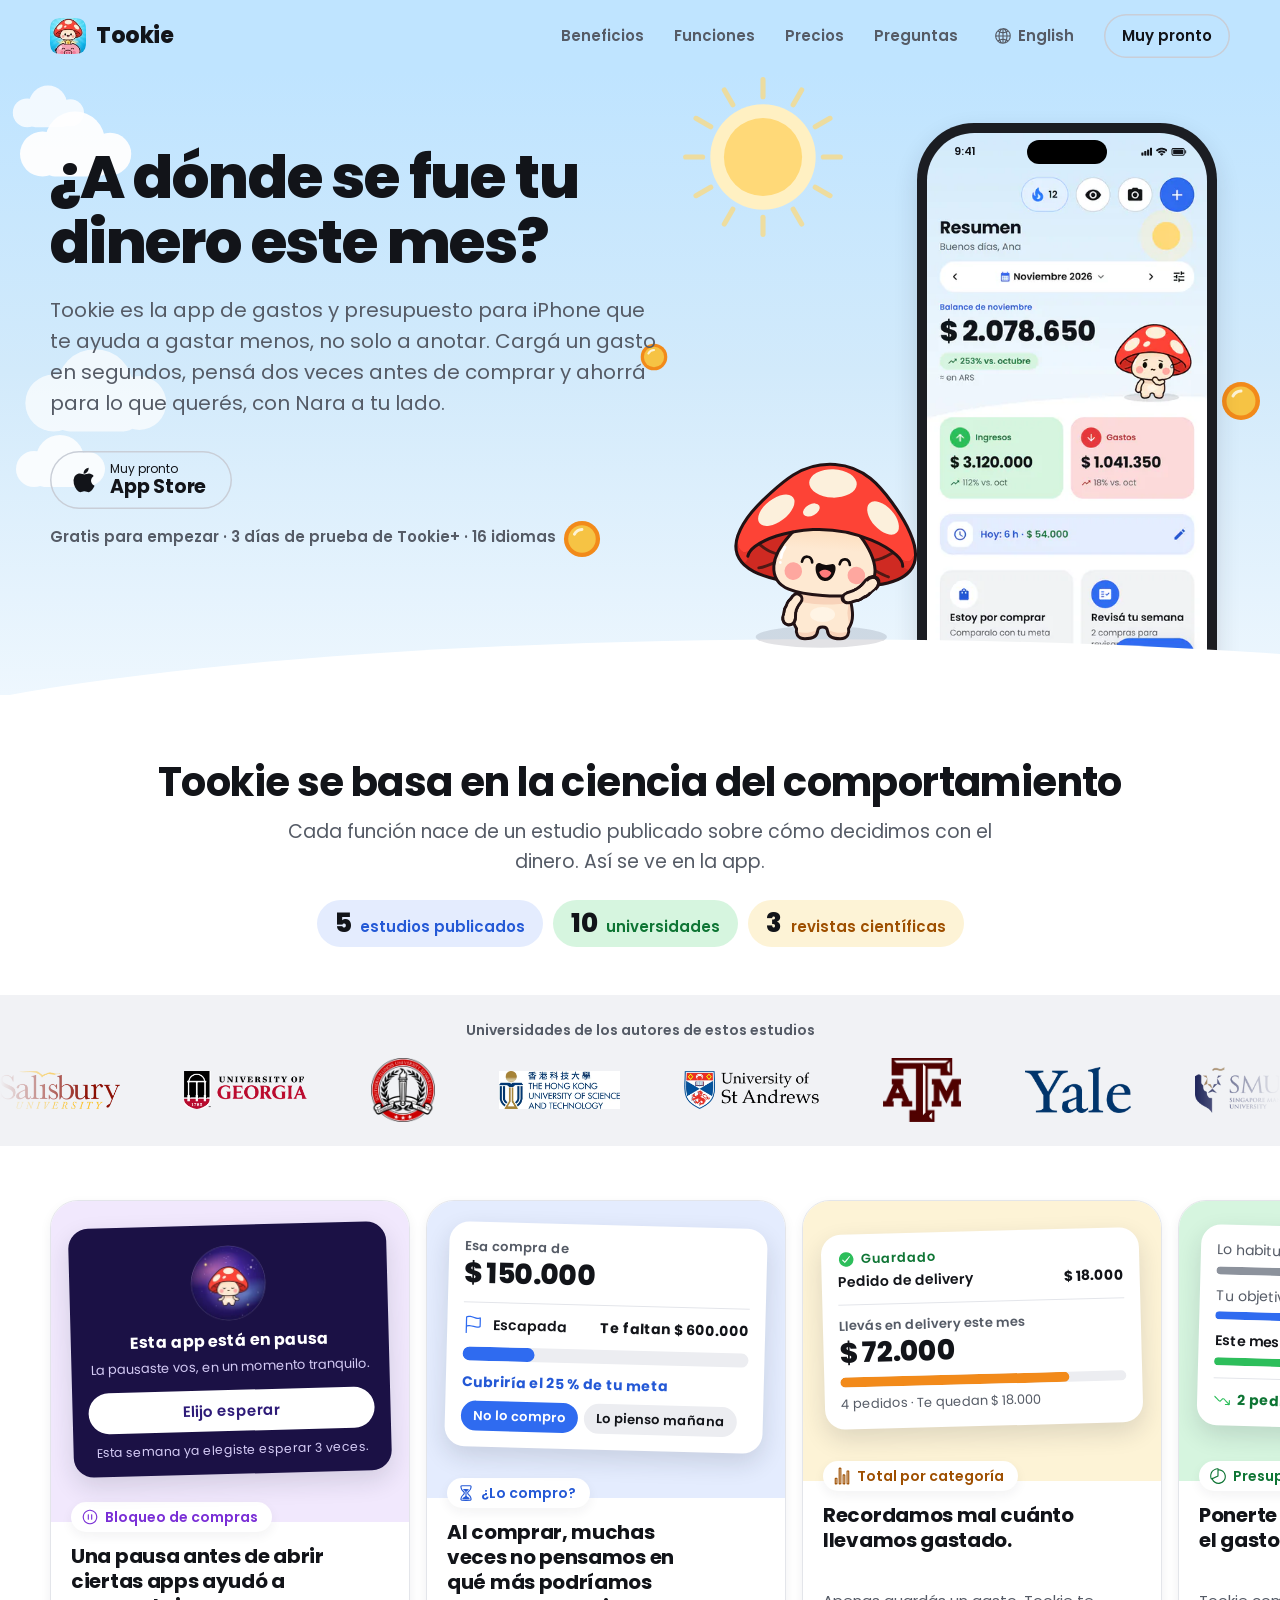
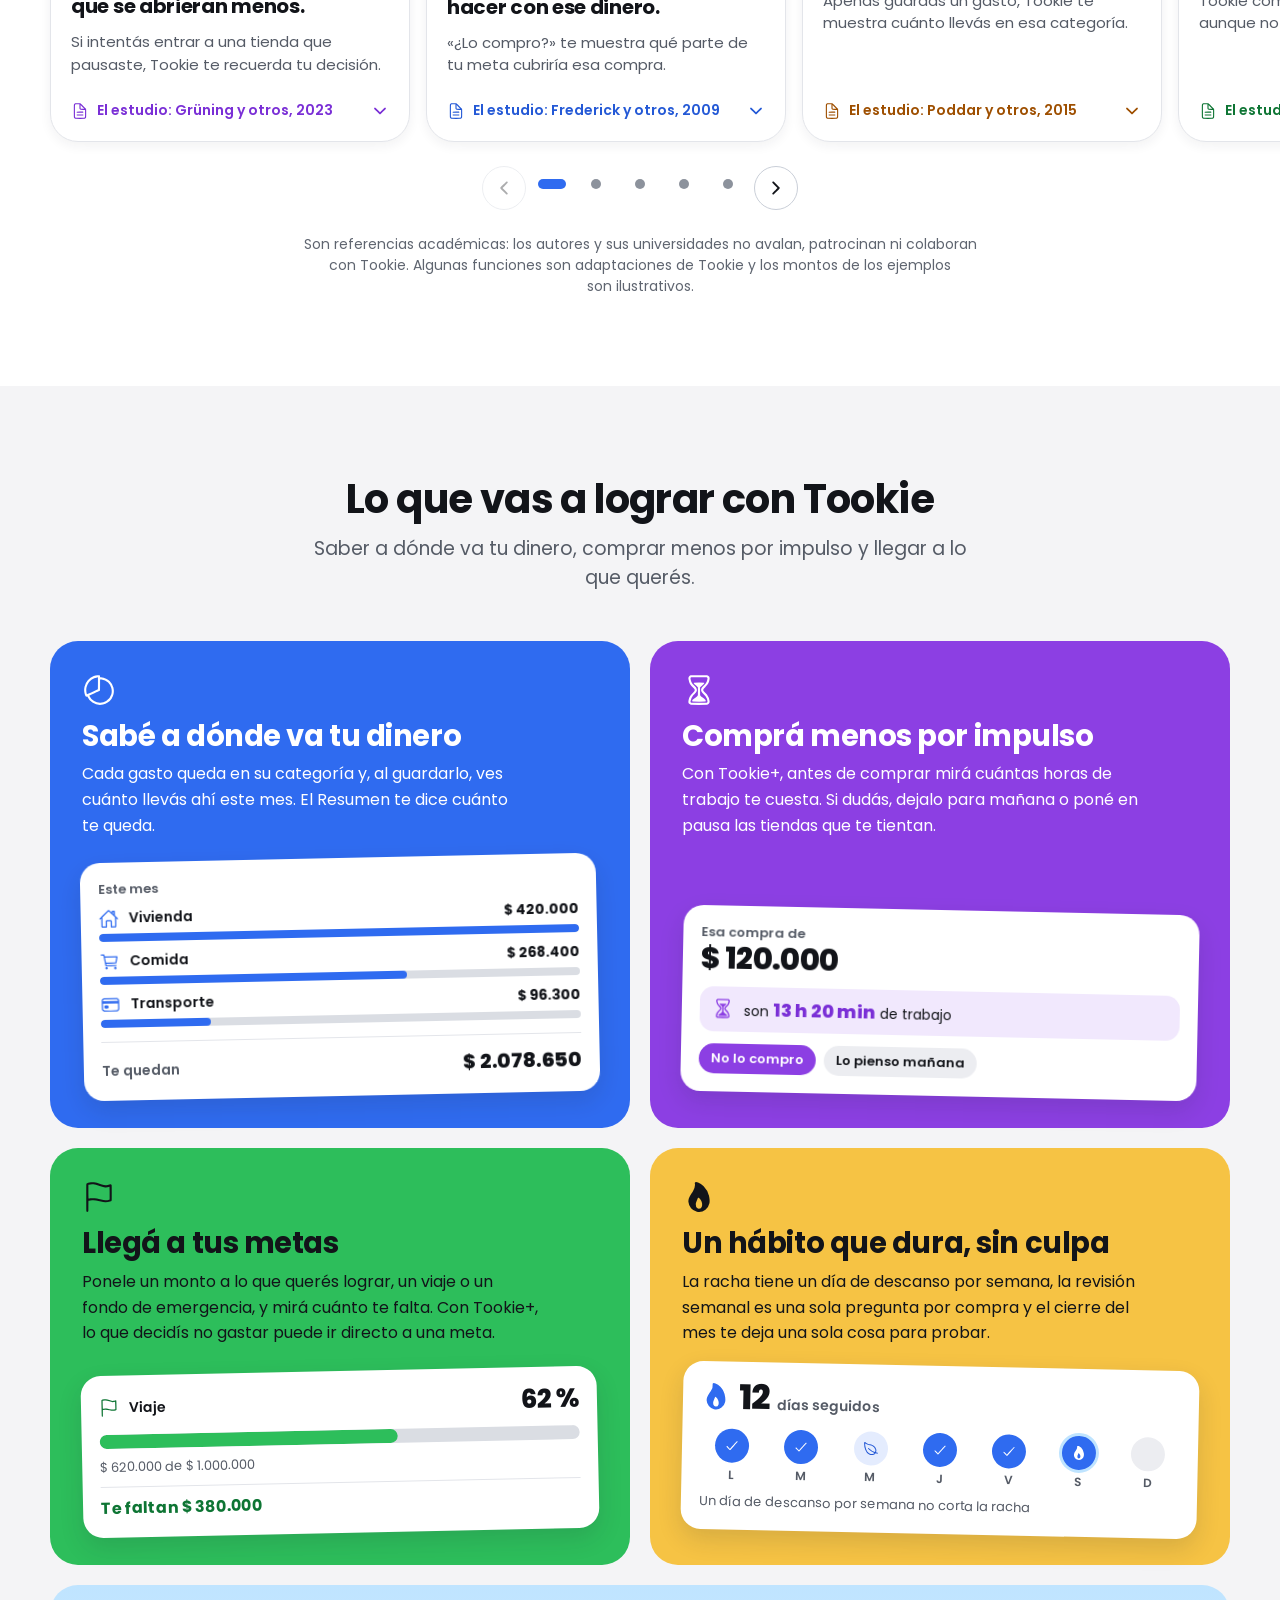
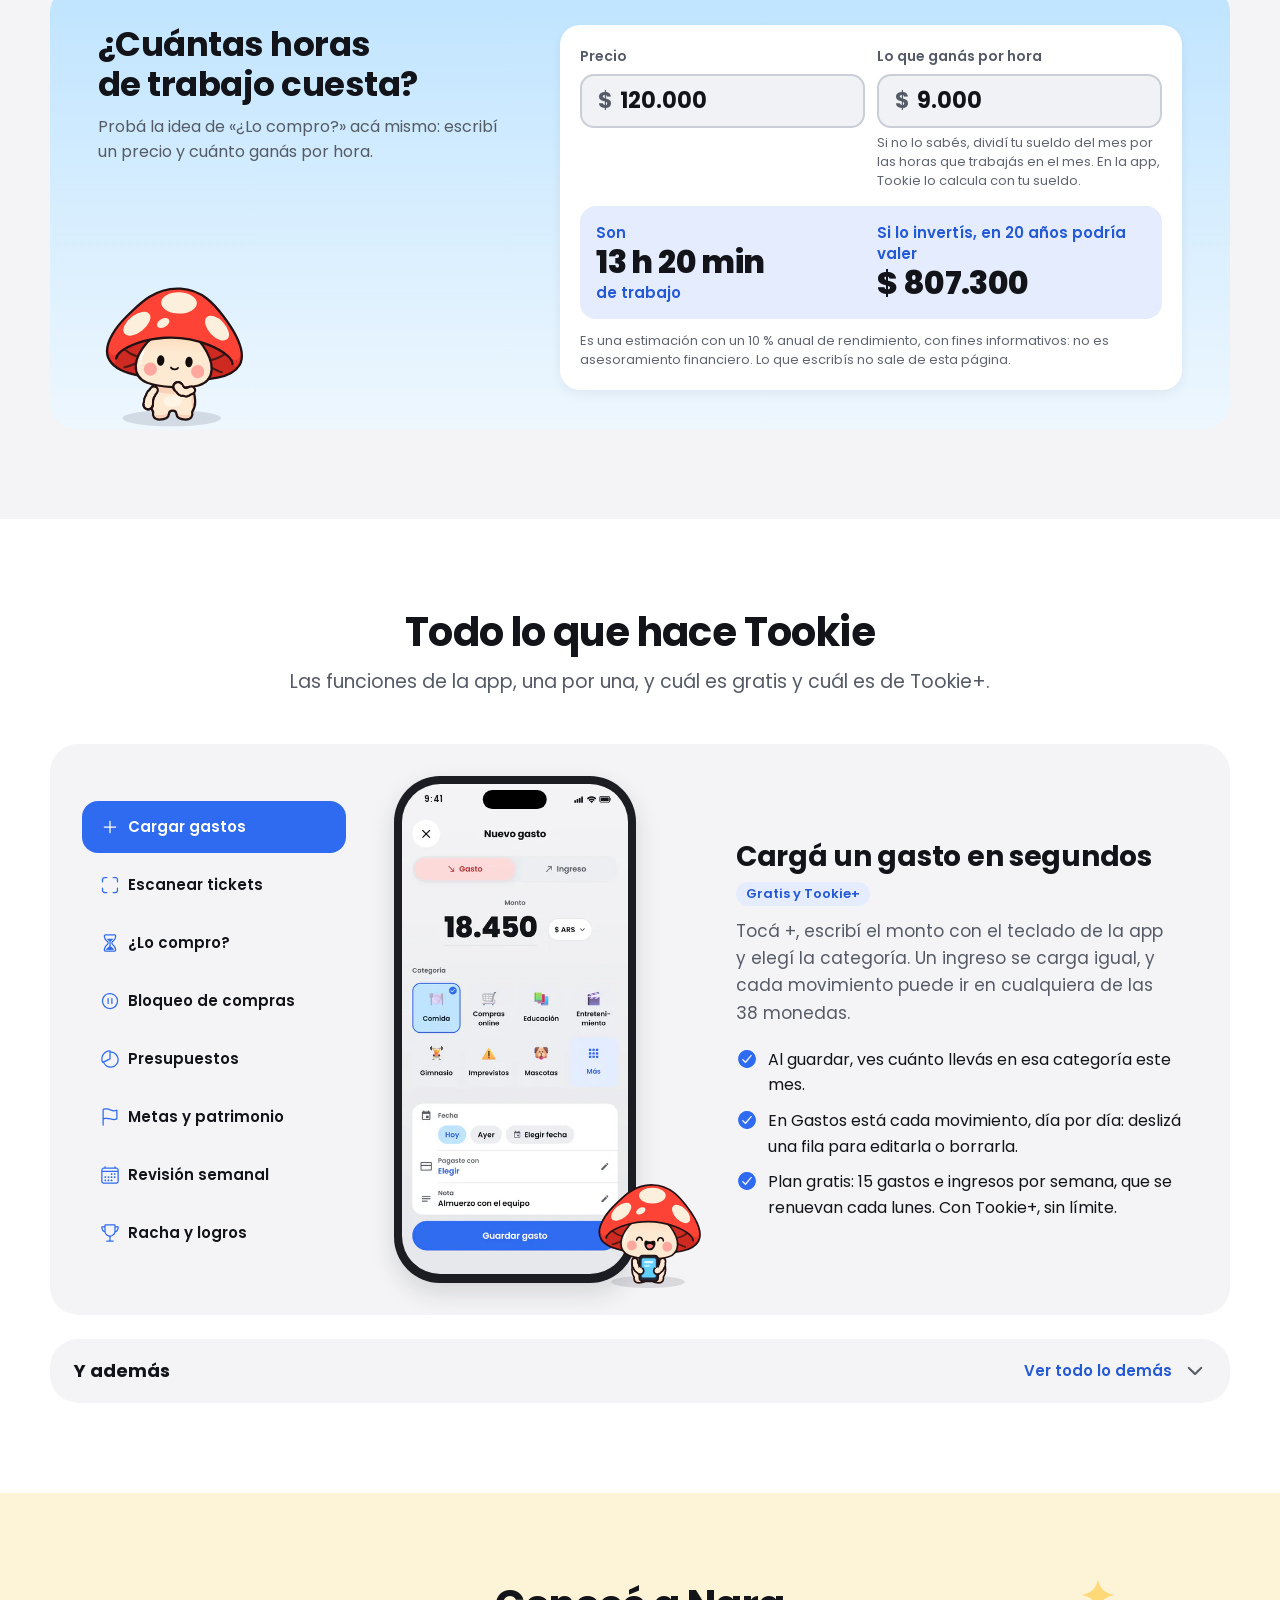
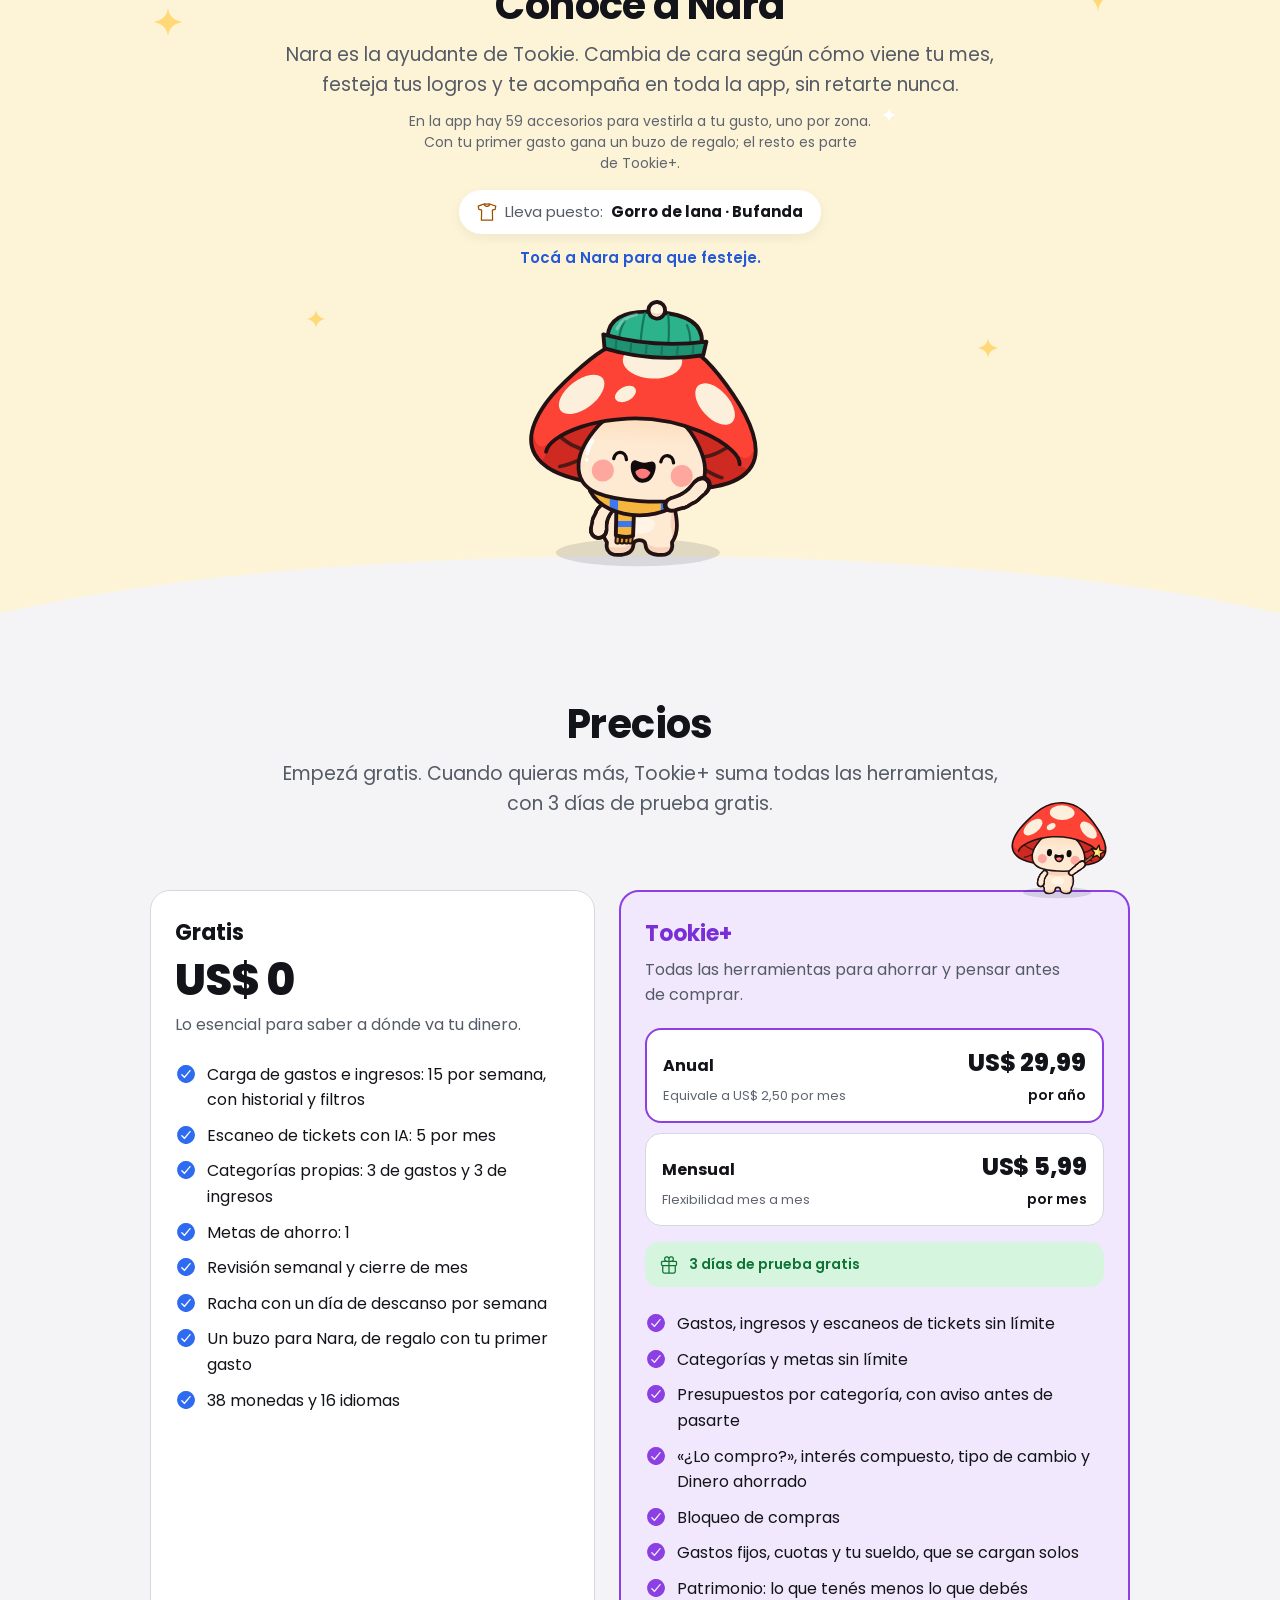
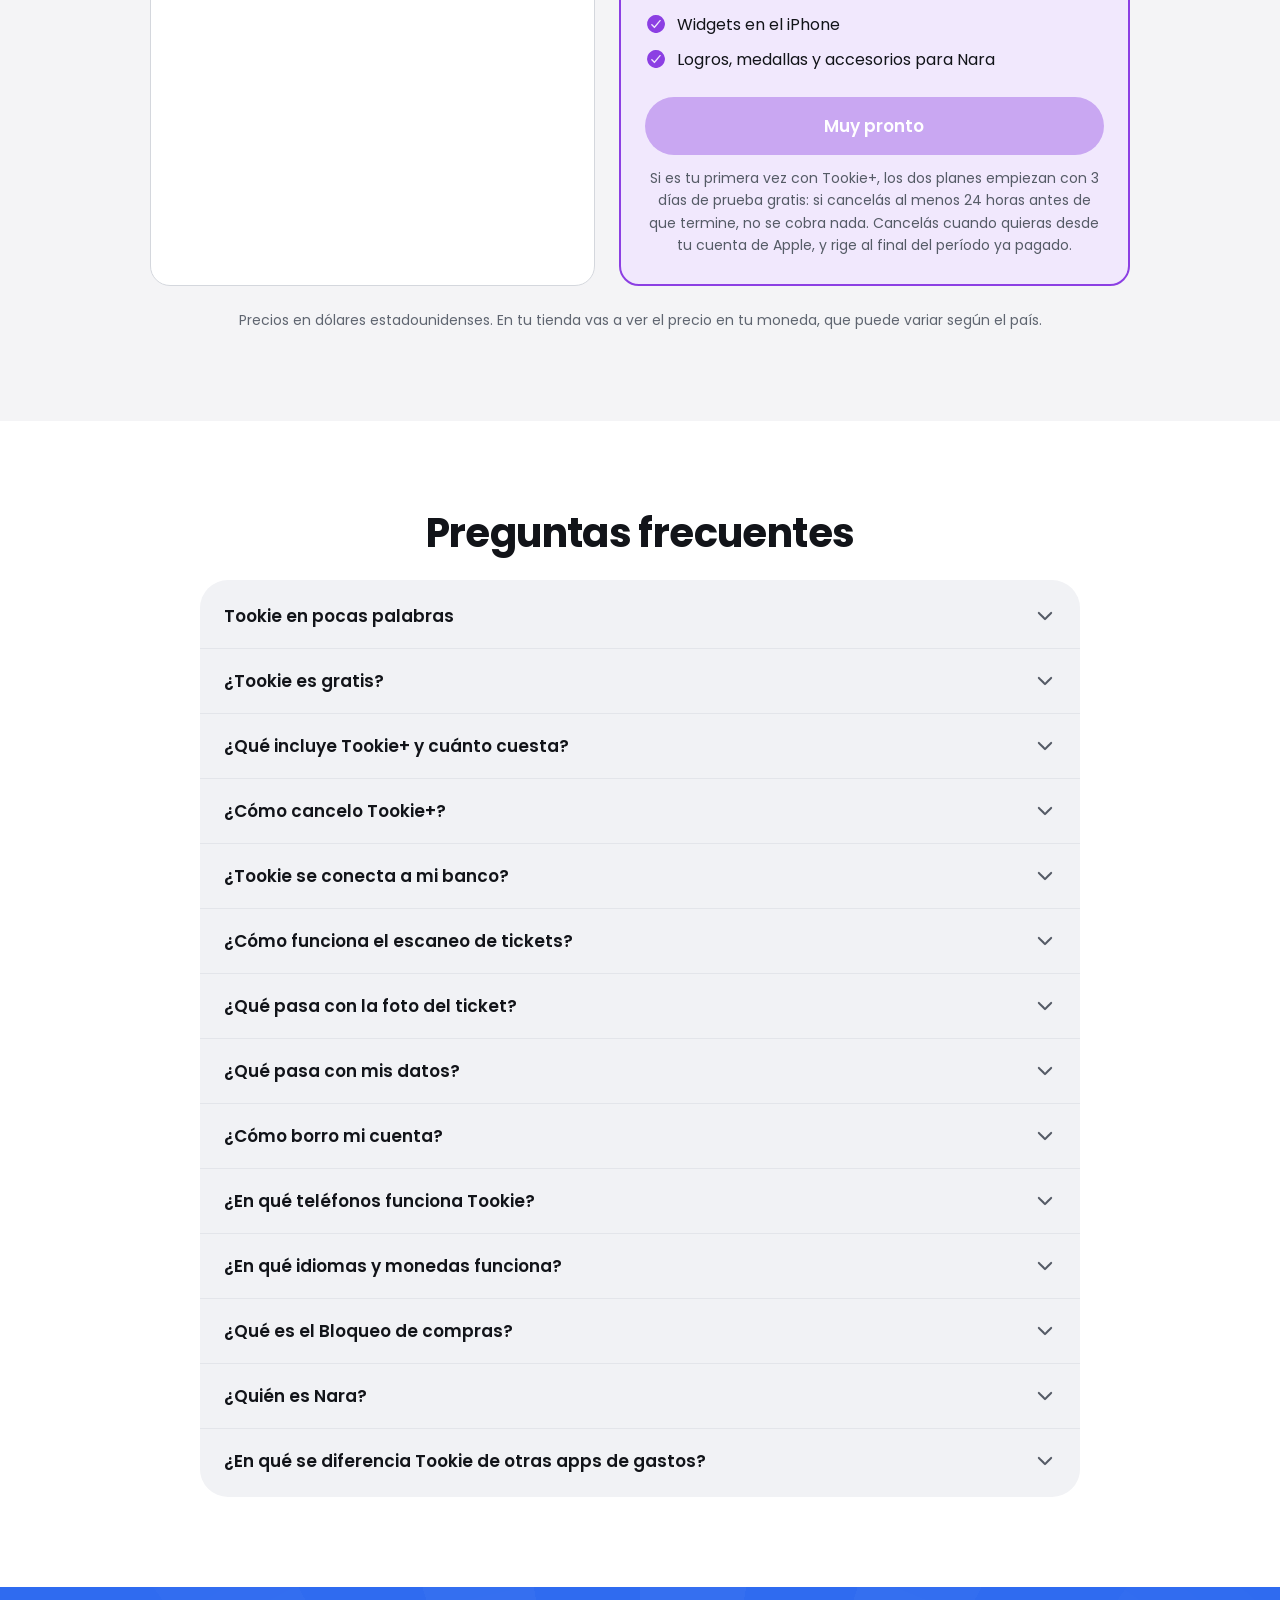
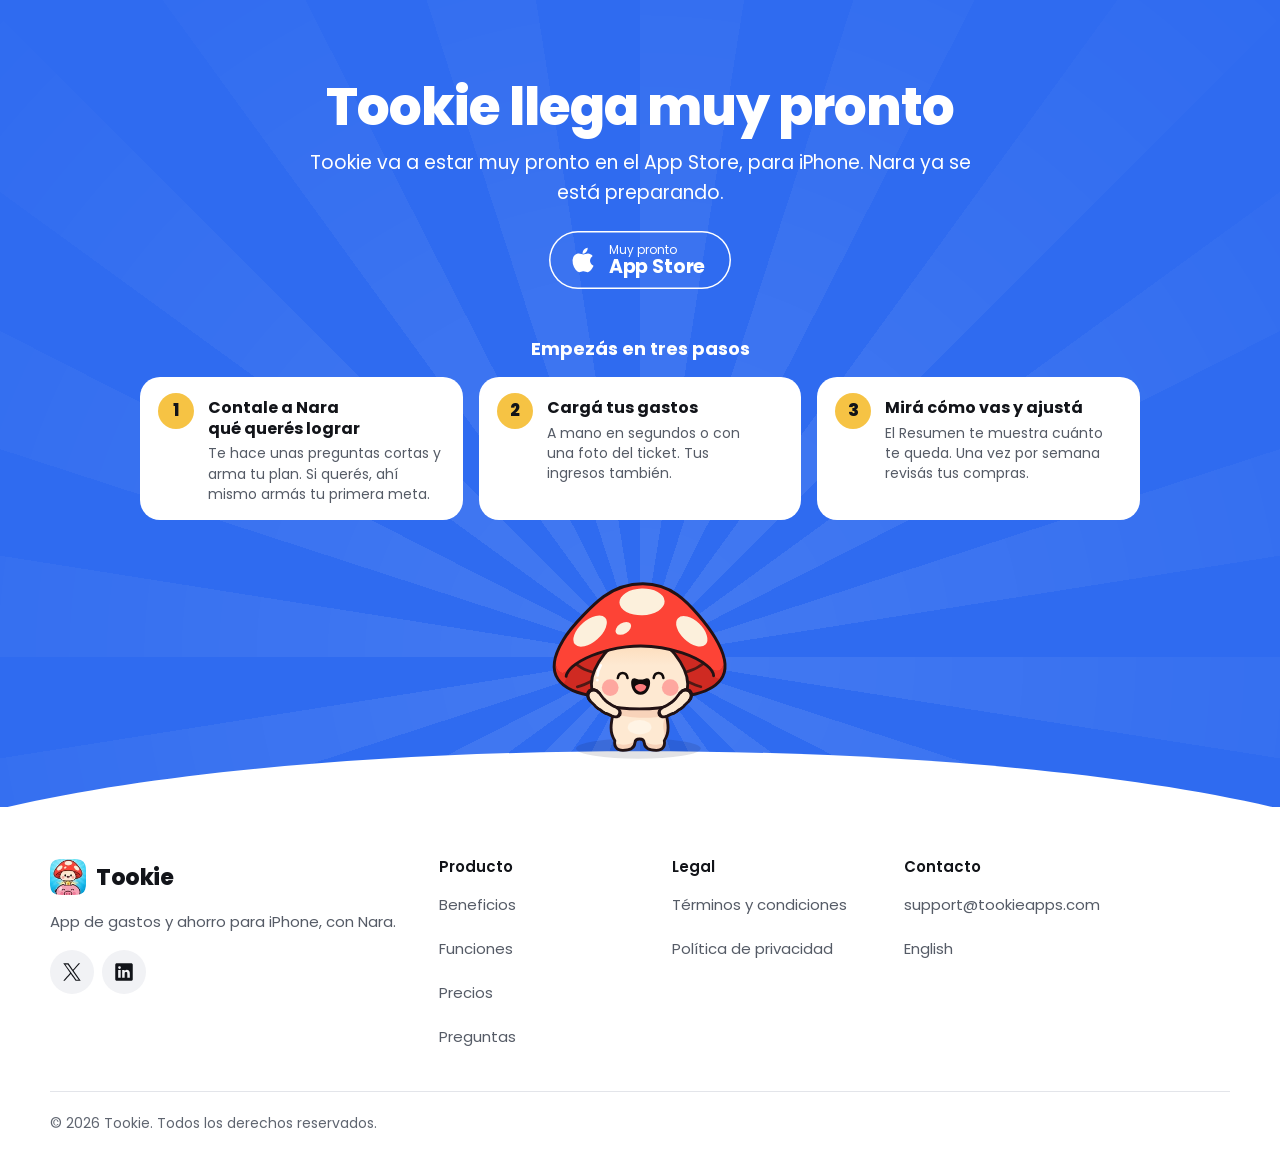
==== commit 36dac7c3: "Web: plan gratis con 15 movimientos por semana, buzo de regalo y textos al día (26/11/2026) Co-Autho" ====
--- a/es/index.html
+++ b/es/index.html
@@ -46,7 +46,7 @@
 <link rel="stylesheet" href="../assets/sitio.7c415b1ab0.css">
 <script>(function(d,w){var c=d.documentElement.classList;c.replace('sin-js','con-js');if('IntersectionObserver'in w&&!(w.matchMedia&&w.matchMedia('(prefers-reduced-motion: reduce)').matches)){c.add('anima');setTimeout(function(){if(!w.tookieListo)c.remove('anima')},4000)}})(document,window)</script>
 <script src="../assets/sitio.js?v=386328d8" defer></script>
-<script type="application/ld+json">{"@context":"https://schema.org","@graph":[{"@type":"Organization","@id":"https://tookieapps.com/#organizacion","name":"Tookie","url":"https://tookieapps.com/","logo":{"@type":"ImageObject","url":"https://tookieapps.com/assets/imagenes/icono-app.png","width":512,"height":512},"image":"https://tookieapps.com/assets/imagenes/icono-app.png","description":"App de gastos y presupuesto para iPhone: cargá gastos en segundos, escaneá tickets y pensá dos veces antes de comprar.","email":"support@tookieapps.com","contactPoint":{"@type":"ContactPoint","contactType":"customer support","email":"support@tookieapps.com","availableLanguage":["en","es"]},"sameAs":["https://x.com/tookieapp","https://www.linkedin.com/company/tookieapp"]},{"@type":"WebSite","@id":"https://tookieapps.com/#sitio","name":"Tookie","alternateName":["Tookie app"],"url":"https://tookieapps.com/","inLanguage":["es","en"],"publisher":{"@id":"https://tookieapps.com/#organizacion"},"description":"Controlá tus gastos, armá presupuestos y ahorrá para tus metas con Tookie. Escaneá tickets con IA y frená las compras por impulso. Gratis para empezar."},{"@type":"WebPage","@id":"https://tookieapps.com/es/#pagina","url":"https://tookieapps.com/es/","name":"Tookie: app de gastos y ahorro para iPhone","description":"Controlá tus gastos, armá presupuestos y ahorrá para tus metas con Tookie. Escaneá tickets con IA y frená las compras por impulso. Gratis para empezar.","inLanguage":"es","isPartOf":{"@id":"https://tookieapps.com/#sitio"},"about":{"@id":"https://tookieapps.com/#app"},"mainEntity":{"@id":"https://tookieapps.com/#app"},"publisher":{"@id":"https://tookieapps.com/#organizacion"},"primaryImageOfPage":{"@type":"ImageObject","url":"https://tookieapps.com/assets/imagenes/og-es.png","width":1200,"height":630},"citation":[{"@type":"ScholarlyArticle","name":"Imperfect Recall: The Impact of Composite Spending Information Disclosure on Credit Card Spending","author":[{"@type":"Person","name":"Amit Poddar"},{"@type":"Person","name":"Cameron M. Ellis"},{"@type":"Person","name":"Timucin Ozcan"}],"datePublished":"2015","isPartOf":{"@type":"Periodical","name":"Journal of Consumer Policy"},"url":"https://doi.org/10.1007/s10603-014-9279-8","identifier":{"@type":"PropertyValue","propertyID":"DOI","value":"10.1007/s10603-014-9279-8"}},{"@type":"ScholarlyArticle","name":"Effects of Payment Mechanism on Spending Behavior: The Role of Rehearsal and Immediacy of Payments","author":[{"@type":"Person","name":"Dilip Soman"}],"datePublished":"2001","isPartOf":{"@type":"Periodical","name":"Journal of Consumer Research"},"url":"https://doi.org/10.1086/319621","identifier":{"@type":"PropertyValue","propertyID":"DOI","value":"10.1086/319621"}},{"@type":"ScholarlyArticle","name":"The Influence of Budgets on Consumer Spending","author":[{"@type":"Person","name":"Marcel F. Lukas"},{"@type":"Person","name":"Ray Charles “Chuck” Howard"}],"datePublished":"2023","isPartOf":{"@type":"Periodical","name":"Journal of Consumer Research"},"url":"https://doi.org/10.1093/jcr/ucac024","identifier":{"@type":"PropertyValue","propertyID":"DOI","value":"10.1093/jcr/ucac024"}},{"@type":"ScholarlyArticle","name":"Opportunity Cost Neglect","author":[{"@type":"Person","name":"Shane Frederick"},{"@type":"Person","name":"Nathan Novemsky"},{"@type":"Person","name":"Jing Wang"},{"@type":"Person","name":"Ravi Dhar"},{"@type":"Person","name":"Stephen Nowlis"}],"datePublished":"2009","isPartOf":{"@type":"Periodical","name":"Journal of Consumer Research"},"url":"https://doi.org/10.1086/599764","identifier":{"@type":"PropertyValue","propertyID":"DOI","value":"10.1086/599764"}},{"@type":"ScholarlyArticle","name":"Directing smartphone use through the self-nudge app one sec","author":[{"@type":"Person","name":"David J. Grüning"},{"@type":"Person","name":"Frederik Riedel"},{"@type":"Person","name":"Philipp Lorenz-Spreen"}],"datePublished":"2023","isPartOf":{"@type":"Periodical","name":"Proceedings of the National Academy of Sciences (PNAS)"},"url":"https://doi.org/10.1073/pnas.2213114120","identifier":{"@type":"PropertyValue","propertyID":"DOI","value":"10.1073/pnas.2213114120"}}]},{"@type":"MobileApplication","@id":"https://tookieapps.com/#app","name":"Tookie","alternateName":["Tookie app"],"description":"Tookie es una app de finanzas personales para iPhone que te ayuda a controlar tus gastos y a ahorrar. Con el plan gratis cargás gastos e ingresos a mano o con una foto del ticket, que lee una IA, y armás tu primera meta de ahorro. Con Tookie+, el plan pago, sumás presupuestos por categoría, «¿Lo compro?» (cuántas horas de trabajo te cuesta una compra), el Bloqueo de compras, gastos fijos y cuotas que se cargan solos, y tu patrimonio. Sus funciones se inspiran en estudios de ciencia del comportamiento y te acompaña Nara, la ayudante de la app.","url":"https://tookieapps.com/es/","operatingSystem":"iOS","applicationCategory":"FinanceApplication","applicationSubCategory":"Finanzas personales: control de gastos, presupuestos y ahorro","image":"https://tookieapps.com/assets/imagenes/icono-app.png","isAccessibleForFree":true,"offers":[{"@type":"Offer","name":"Gratis","description":"Lo esencial para saber a dónde va tu dinero.","price":0,"priceCurrency":"USD","category":"free","seller":{"@id":"https://tookieapps.com/#organizacion"}},{"@type":"Offer","name":"Tookie+ · Mensual","price":5.99,"priceCurrency":"USD","category":"subscription","priceSpecification":{"@type":"UnitPriceSpecification","price":5.99,"priceCurrency":"USD","billingDuration":"P1M","unitCode":"MON","referenceQuantity":{"@type":"QuantitativeValue","value":1,"unitCode":"MON"}},"seller":{"@id":"https://tookieapps.com/#organizacion"},"description":"Flexibilidad mes a mes. 3 días de prueba gratis para quien se suscribe por primera vez","validFrom":"2026-11-16"},{"@type":"Offer","name":"Tookie+ · Anual","price":29.99,"priceCurrency":"USD","category":"subscription","priceSpecification":{"@type":"UnitPriceSpecification","price":29.99,"priceCurrency":"USD","billingDuration":"P1Y","unitCode":"ANN","referenceQuantity":{"@type":"QuantitativeValue","value":1,"unitCode":"ANN"}},"seller":{"@id":"https://tookieapps.com/#organizacion"},"description":"Equivale a US$ 2,50 por mes. 3 días de prueba gratis para quien se suscribe por primera vez","validFrom":"2026-11-16"}],"author":{"@id":"https://tookieapps.com/#organizacion"},"publisher":{"@id":"https://tookieapps.com/#organizacion"},"screenshot":[{"@type":"ImageObject","url":"https://tookieapps.com/assets/imagenes/capturas/es/Resumen.webp","contentUrl":"https://tookieapps.com/assets/imagenes/capturas/es/Resumen.webp","caption":"Pantalla de inicio de Tookie: el balance del mes con ingresos y gastos, y Nara al lado del monto.","width":780,"height":1695},{"@type":"ImageObject","url":"https://tookieapps.com/assets/imagenes/capturas/es/AgregarGasto.webp","contentUrl":"https://tookieapps.com/assets/imagenes/capturas/es/AgregarGasto.webp","caption":"Pantalla «Nuevo gasto» de Tookie: elegir entre gasto e ingreso, la categoría, el monto en pesos y el teclado numérico.","width":780,"height":1695},{"@type":"ImageObject","url":"https://tookieapps.com/assets/imagenes/capturas/es/ScanTicketResultado.webp","contentUrl":"https://tookieapps.com/assets/imagenes/capturas/es/ScanTicketResultado.webp","caption":"Tookie leyendo un ticket de supermercado: Nara con una lupa y los datos total, comercio, fecha y categoría encontrados.","width":780,"height":1695},{"@type":"ImageObject","url":"https://tookieapps.com/assets/imagenes/capturas/es/LoComproLleno.webp","contentUrl":"https://tookieapps.com/assets/imagenes/capturas/es/LoComproLleno.webp","caption":"Pantalla «¿Lo compro?» de Tookie: una compra de $ 120.000 equivale a 13 h 20 min de trabajo, con los botones «No lo compro», «Sí, cargarlo» y «Lo pienso mañana».","width":780,"height":1695},{"@type":"ImageObject","url":"https://tookieapps.com/assets/imagenes/capturas/es/BloqueoComprasActivo.webp","contentUrl":"https://tookieapps.com/assets/imagenes/capturas/es/BloqueoComprasActivo.webp","caption":"Pantalla «Bloqueo de compras» de Tookie con el bloqueo activo, tres tiendas bloqueadas y las veces que se eligió esperar.","width":780,"height":1695},{"@type":"ImageObject","url":"https://tookieapps.com/assets/imagenes/capturas/es/PresupuestosObjetivos.webp","contentUrl":"https://tookieapps.com/assets/imagenes/capturas/es/PresupuestosObjetivos.webp","caption":"Pantalla «Presupuestos» de Tookie: lo gastado en el mes, un anillo con el 91 % usado y categorías comparadas con lo habitual.","width":780,"height":1695},{"@type":"ImageObject","url":"https://tookieapps.com/assets/imagenes/capturas/es/Metas.webp","contentUrl":"https://tookieapps.com/assets/imagenes/capturas/es/Metas.webp","caption":"Pantalla «Metas» de Tookie con tres metas en camino, cada una con su porcentaje, y Nara con una moneda y un chanchito.","width":780,"height":1695},{"@type":"ImageObject","url":"https://tookieapps.com/assets/imagenes/capturas/es/RevisionSemanal.webp","contentUrl":"https://tookieapps.com/assets/imagenes/capturas/es/RevisionSemanal.webp","caption":"Revisión semanal de Tookie: una cena con amigos y la pregunta «Si pudieras elegir de nuevo, ¿volverías a hacer esta compra?», con las respuestas Sí, No estoy seguro y No.","width":780,"height":1695},{"@type":"ImageObject","url":"https://tookieapps.com/assets/imagenes/capturas/es/Logros.webp","contentUrl":"https://tookieapps.com/assets/imagenes/capturas/es/Logros.webp","caption":"Pantalla de logros de Tookie: la colección de medallas, el siguiente logro y Nara festejando.","width":780,"height":1695}],"inLanguage":["es","es-419","en-US","en-GB","pt-BR","fr","de","it","nl","pl","sv","no","da","tr","zh-Hans","ja","ko"],"featureList":["Cargá un gasto en segundos","Escaneá tickets con IA","Antes de comprar, mirá cuánto te cuesta","Poné en pausa las tiendas que te tientan","Presupuestos que te avisan antes","Metas de ahorro y patrimonio","Revisión semanal y cierre de mes","Racha, logros y accesorios para Nara","Widgets en el iPhone","16 idiomas","38 monedas","Ocultar saldos","Gastos fijos y cuotas","Interés compuesto y tipo de cambio","Tu sueldo, previsto","Avisos con Nara","El clima en tu Resumen","Paseo por Tookie"]},{"@type":"FAQPage","@id":"https://tookieapps.com/es/#preguntas","url":"https://tookieapps.com/es/#preguntas","name":"Preguntas frecuentes","inLanguage":"es","isPartOf":{"@id":"https://tookieapps.com/es/#pagina"},"mainEntity":[{"@type":"Question","name":"¿Tookie es gratis?","acceptedAnswer":{"@type":"Answer","text":"Sí, Tookie es gratis para empezar. Con el plan gratis cargás gastos e ingresos, usás el historial y los filtros, escaneás 5 tickets por mes y armás tu primera meta de ahorro. Tookie+ es el plan pago, con el resto de las herramientas."}},{"@type":"Question","name":"¿Qué incluye Tookie+ y cuánto cuesta?","acceptedAnswer":{"@type":"Answer","text":"Tookie+ cuesta US$ 29,99 por año o US$ 5,99 por mes. Si es tu primera vez con Tookie+, los dos planes empiezan con 3 días de prueba gratis. Suma escaneos sin límite, presupuestos, «¿Lo compro?», el Bloqueo de compras, gastos fijos y cuotas, tu patrimonio, metas y categorías sin límite, widgets en el iPhone, y logros y accesorios para Nara. En tu tienda vas a ver el precio en tu moneda."}},{"@type":"Question","name":"¿Cómo cancelo Tookie+?","acceptedAnswer":{"@type":"Answer","text":"Lo cancelás cuando quieras desde la tienda donde lo compraste. En el iPhone: Ajustes → tu nombre → Suscripciones, o «Gestionar suscripción» dentro de Tookie. La cancelación rige al final del período ya pagado, y si cancelás al menos 24 horas antes de que termine la prueba gratis, no se cobra nada."}},{"@type":"Question","name":"¿Tookie se conecta a mi banco?","acceptedAnswer":{"@type":"Answer","text":"No. Tookie no se conecta a tu banco, a tus tarjetas ni a billeteras virtuales, y nunca te pide sus claves. Cada movimiento lo cargás vos: a mano, en segundos, o con una foto del ticket."}},{"@type":"Question","name":"¿Cómo funciona el escaneo de tickets?","acceptedAnswer":{"@type":"Answer","text":"Le sacás una foto al ticket, o elegís de la galería una captura de una compra online, y una IA lee el comercio, el monto, la fecha y la categoría. Antes de guardar revisás cada dato y lo podés cambiar; si el ticket no tiene una fecha legible, se usa la de hoy. En el plan gratis tenés 5 escaneos por mes y con Tookie+, sin límite."}},{"@type":"Question","name":"¿Qué pasa con la foto del ticket?","acceptedAnswer":{"@type":"Answer","text":"La foto se usa solo para leer el ticket y \u003cstrong>no se guarda\u003c/strong>, ni en tu cuenta ni en los servidores de Tookie. Viaja cifrada al servidor de Tookie, que se la pasa a OpenAI para leerla: si el ticket muestra datos tuyos, como tu nombre, OpenAI los puede ver. Quedan el gasto que confirmás y un registro del escaneo con lo que se leyó, sin la foto. El detalle está en la \u003ca href=\"https://tookieapps.com/privacidad.html#es\">Política de privacidad\u003c/a>."}},{"@type":"Question","name":"¿Qué pasa con mis datos?","acceptedAnswer":{"@type":"Answer","text":"Tus datos se guardan para que la app funcione y estén cuando volvés a entrar, también desde otro teléfono. Tookie no vende tus datos, no muestra publicidad y no te rastrea en otras apps ni sitios. Todo viaja cifrado y una cuenta no puede leer los datos de otra. Más detalle en la \u003ca href=\"https://tookieapps.com/privacidad.html#es\">Política de privacidad\u003c/a>."}},{"@type":"Question","name":"¿Cómo borro mi cuenta?","acceptedAnswer":{"@type":"Answer","text":"Desde la app, en Perfil → Eliminar cuenta. Es permanente: se borran tu cuenta y tus datos. Borrar la cuenta no cancela una suscripción, así que si pagás Tookie+, cancelalo antes en la tienda."}},{"@type":"Question","name":"¿En qué teléfonos funciona Tookie?","acceptedAnswer":{"@type":"Answer","text":"Tookie es una app para iPhone y se descarga del App Store."}},{"@type":"Question","name":"¿En qué idiomas y monedas funciona?","acceptedAnswer":{"@type":"Answer","text":"Tookie está en 16 idiomas: español, inglés de Estados Unidos y del Reino Unido, portugués, francés, alemán, italiano, neerlandés, polaco, sueco, noruego, danés, turco, chino simplificado, japonés y coreano. Cada gasto se guarda en su moneda, entre 38, y los totales se pasan a tu moneda principal."}},{"@type":"Question","name":"¿Qué es el Bloqueo de compras?","acceptedAnswer":{"@type":"Answer","text":"Es una función de Tookie+ que pone en pausa las apps de compras que elegís. Si intentás abrir una, aparece una pantalla de Tookie con un solo botón, «Elijo esperar», y para volver a abrirla tenés que cambiar tu decisión desde Tookie. Usa Tiempo en pantalla de Apple y Tookie no ve qué apps tenés. Depende de los permisos del iPhone y puede no estar disponible en todos los dispositivos."}},{"@type":"Question","name":"¿Quién es Nara?","acceptedAnswer":{"@type":"Answer","text":"Nara es la ayudante de Tookie. Te acompaña en toda la app, cambia de cara según cómo viene tu mes, festeja tus logros y te muestra cómo se usa en el Paseo por Tookie. Con Tookie+ la vestís: 16 accesorios se usan de entrada y el resto se gana con los logros."}},{"@type":"Question","name":"¿En qué se diferencia Tookie de otras apps de gastos?","acceptedAnswer":{"@type":"Answer","text":"Tookie está pensado para que gastes menos, no solo para anotar. Antes de comprar te muestra cuántas horas de trabajo te cuesta y te deja poner en pausa las tiendas que te tientan; sus funciones se inspiran en estudios de ciencia del comportamiento; no se conecta a tu banco, así que vos decidís qué cargar; y no te reta: la racha tiene un día de descanso y Nara te acompaña."}}]}]}</script>
+<script type="application/ld+json">{"@context":"https://schema.org","@graph":[{"@type":"Organization","@id":"https://tookieapps.com/#organizacion","name":"Tookie","url":"https://tookieapps.com/","logo":{"@type":"ImageObject","url":"https://tookieapps.com/assets/imagenes/icono-app.png","width":512,"height":512},"image":"https://tookieapps.com/assets/imagenes/icono-app.png","description":"App de gastos y presupuesto para iPhone: cargá gastos en segundos, escaneá tickets y pensá dos veces antes de comprar.","email":"support@tookieapps.com","contactPoint":{"@type":"ContactPoint","contactType":"customer support","email":"support@tookieapps.com","availableLanguage":["en","es"]},"sameAs":["https://x.com/tookieapp","https://www.linkedin.com/company/tookieapp"]},{"@type":"WebSite","@id":"https://tookieapps.com/#sitio","name":"Tookie","alternateName":["Tookie app"],"url":"https://tookieapps.com/","inLanguage":["es","en"],"publisher":{"@id":"https://tookieapps.com/#organizacion"},"description":"Controlá tus gastos, armá presupuestos y ahorrá para tus metas con Tookie. Escaneá tickets con IA y frená las compras por impulso. Gratis para empezar."},{"@type":"WebPage","@id":"https://tookieapps.com/es/#pagina","url":"https://tookieapps.com/es/","name":"Tookie: app de gastos y ahorro para iPhone","description":"Controlá tus gastos, armá presupuestos y ahorrá para tus metas con Tookie. Escaneá tickets con IA y frená las compras por impulso. Gratis para empezar.","inLanguage":"es","isPartOf":{"@id":"https://tookieapps.com/#sitio"},"about":{"@id":"https://tookieapps.com/#app"},"mainEntity":{"@id":"https://tookieapps.com/#app"},"publisher":{"@id":"https://tookieapps.com/#organizacion"},"primaryImageOfPage":{"@type":"ImageObject","url":"https://tookieapps.com/assets/imagenes/og-es.png","width":1200,"height":630},"citation":[{"@type":"ScholarlyArticle","name":"Imperfect Recall: The Impact of Composite Spending Information Disclosure on Credit Card Spending","author":[{"@type":"Person","name":"Amit Poddar"},{"@type":"Person","name":"Cameron M. Ellis"},{"@type":"Person","name":"Timucin Ozcan"}],"datePublished":"2015","isPartOf":{"@type":"Periodical","name":"Journal of Consumer Policy"},"url":"https://doi.org/10.1007/s10603-014-9279-8","identifier":{"@type":"PropertyValue","propertyID":"DOI","value":"10.1007/s10603-014-9279-8"}},{"@type":"ScholarlyArticle","name":"Effects of Payment Mechanism on Spending Behavior: The Role of Rehearsal and Immediacy of Payments","author":[{"@type":"Person","name":"Dilip Soman"}],"datePublished":"2001","isPartOf":{"@type":"Periodical","name":"Journal of Consumer Research"},"url":"https://doi.org/10.1086/319621","identifier":{"@type":"PropertyValue","propertyID":"DOI","value":"10.1086/319621"}},{"@type":"ScholarlyArticle","name":"The Influence of Budgets on Consumer Spending","author":[{"@type":"Person","name":"Marcel F. Lukas"},{"@type":"Person","name":"Ray Charles “Chuck” Howard"}],"datePublished":"2023","isPartOf":{"@type":"Periodical","name":"Journal of Consumer Research"},"url":"https://doi.org/10.1093/jcr/ucac024","identifier":{"@type":"PropertyValue","propertyID":"DOI","value":"10.1093/jcr/ucac024"}},{"@type":"ScholarlyArticle","name":"Opportunity Cost Neglect","author":[{"@type":"Person","name":"Shane Frederick"},{"@type":"Person","name":"Nathan Novemsky"},{"@type":"Person","name":"Jing Wang"},{"@type":"Person","name":"Ravi Dhar"},{"@type":"Person","name":"Stephen Nowlis"}],"datePublished":"2009","isPartOf":{"@type":"Periodical","name":"Journal of Consumer Research"},"url":"https://doi.org/10.1086/599764","identifier":{"@type":"PropertyValue","propertyID":"DOI","value":"10.1086/599764"}},{"@type":"ScholarlyArticle","name":"Directing smartphone use through the self-nudge app one sec","author":[{"@type":"Person","name":"David J. Grüning"},{"@type":"Person","name":"Frederik Riedel"},{"@type":"Person","name":"Philipp Lorenz-Spreen"}],"datePublished":"2023","isPartOf":{"@type":"Periodical","name":"Proceedings of the National Academy of Sciences (PNAS)"},"url":"https://doi.org/10.1073/pnas.2213114120","identifier":{"@type":"PropertyValue","propertyID":"DOI","value":"10.1073/pnas.2213114120"}}]},{"@type":"MobileApplication","@id":"https://tookieapps.com/#app","name":"Tookie","alternateName":["Tookie app"],"description":"Tookie es una app de finanzas personales para iPhone que te ayuda a controlar tus gastos y a ahorrar. Con el plan gratis cargás hasta 15 gastos e ingresos por semana, a mano o con una foto del ticket, que lee una IA, y armás tu primera meta de ahorro. Con Tookie+, el plan pago, sumás presupuestos por categoría, «¿Lo compro?» (cuántas horas de trabajo te cuesta una compra), el Bloqueo de compras, gastos fijos y cuotas que se cargan solos, y tu patrimonio. Sus funciones se inspiran en estudios de ciencia del comportamiento y te acompaña Nara, la ayudante de la app.","url":"https://tookieapps.com/es/","operatingSystem":"iOS","applicationCategory":"FinanceApplication","applicationSubCategory":"Finanzas personales: control de gastos, presupuestos y ahorro","image":"https://tookieapps.com/assets/imagenes/icono-app.png","isAccessibleForFree":true,"offers":[{"@type":"Offer","name":"Gratis","description":"Lo esencial para saber a dónde va tu dinero.","price":0,"priceCurrency":"USD","category":"free","seller":{"@id":"https://tookieapps.com/#organizacion"}},{"@type":"Offer","name":"Tookie+ · Mensual","price":5.99,"priceCurrency":"USD","category":"subscription","priceSpecification":{"@type":"UnitPriceSpecification","price":5.99,"priceCurrency":"USD","billingDuration":"P1M","unitCode":"MON","referenceQuantity":{"@type":"QuantitativeValue","value":1,"unitCode":"MON"}},"seller":{"@id":"https://tookieapps.com/#organizacion"},"description":"Flexibilidad mes a mes. 3 días de prueba gratis para quien se suscribe por primera vez","validFrom":"2026-11-16"},{"@type":"Offer","name":"Tookie+ · Anual","price":29.99,"priceCurrency":"USD","category":"subscription","priceSpecification":{"@type":"UnitPriceSpecification","price":29.99,"priceCurrency":"USD","billingDuration":"P1Y","unitCode":"ANN","referenceQuantity":{"@type":"QuantitativeValue","value":1,"unitCode":"ANN"}},"seller":{"@id":"https://tookieapps.com/#organizacion"},"description":"Equivale a US$ 2,50 por mes. 3 días de prueba gratis para quien se suscribe por primera vez","validFrom":"2026-11-16"}],"author":{"@id":"https://tookieapps.com/#organizacion"},"publisher":{"@id":"https://tookieapps.com/#organizacion"},"screenshot":[{"@type":"ImageObject","url":"https://tookieapps.com/assets/imagenes/capturas/es/Resumen.webp","contentUrl":"https://tookieapps.com/assets/imagenes/capturas/es/Resumen.webp","caption":"Pantalla de inicio de Tookie: el balance del mes con ingresos y gastos, y Nara al lado del monto.","width":780,"height":1695},{"@type":"ImageObject","url":"https://tookieapps.com/assets/imagenes/capturas/es/AgregarGasto.webp","contentUrl":"https://tookieapps.com/assets/imagenes/capturas/es/AgregarGasto.webp","caption":"Pantalla «Nuevo gasto» de Tookie: elegir entre gasto e ingreso, la categoría, el monto en pesos y el teclado numérico.","width":780,"height":1695},{"@type":"ImageObject","url":"https://tookieapps.com/assets/imagenes/capturas/es/ScanTicketResultado.webp","contentUrl":"https://tookieapps.com/assets/imagenes/capturas/es/ScanTicketResultado.webp","caption":"Tookie leyendo un ticket de supermercado: Nara con una lupa y los datos total, comercio, fecha y categoría encontrados.","width":780,"height":1695},{"@type":"ImageObject","url":"https://tookieapps.com/assets/imagenes/capturas/es/LoComproLleno.webp","contentUrl":"https://tookieapps.com/assets/imagenes/capturas/es/LoComproLleno.webp","caption":"Pantalla «¿Lo compro?» de Tookie: una compra de $ 120.000 equivale a 13 h 20 min de trabajo, con los botones «No lo compro», «Sí, cargarlo» y «Lo pienso mañana».","width":780,"height":1695},{"@type":"ImageObject","url":"https://tookieapps.com/assets/imagenes/capturas/es/BloqueoComprasActivo.webp","contentUrl":"https://tookieapps.com/assets/imagenes/capturas/es/BloqueoComprasActivo.webp","caption":"Pantalla «Bloqueo de compras» de Tookie con el bloqueo activo, tres tiendas bloqueadas y las veces que se eligió esperar.","width":780,"height":1695},{"@type":"ImageObject","url":"https://tookieapps.com/assets/imagenes/capturas/es/PresupuestosObjetivos.webp","contentUrl":"https://tookieapps.com/assets/imagenes/capturas/es/PresupuestosObjetivos.webp","caption":"Pantalla «Presupuestos» de Tookie: lo gastado en el mes, un anillo con el 91 % usado y categorías comparadas con lo habitual.","width":780,"height":1695},{"@type":"ImageObject","url":"https://tookieapps.com/assets/imagenes/capturas/es/Metas.webp","contentUrl":"https://tookieapps.com/assets/imagenes/capturas/es/Metas.webp","caption":"Pantalla «Metas» de Tookie con tres metas en camino, cada una con su porcentaje, y Nara con una moneda y un chanchito.","width":780,"height":1695},{"@type":"ImageObject","url":"https://tookieapps.com/assets/imagenes/capturas/es/RevisionSemanal.webp","contentUrl":"https://tookieapps.com/assets/imagenes/capturas/es/RevisionSemanal.webp","caption":"Revisión semanal de Tookie: una cena con amigos y la pregunta «Si pudieras elegir de nuevo, ¿volverías a hacer esta compra?», con las respuestas Sí, No estoy seguro y No.","width":780,"height":1695},{"@type":"ImageObject","url":"https://tookieapps.com/assets/imagenes/capturas/es/Logros.webp","contentUrl":"https://tookieapps.com/assets/imagenes/capturas/es/Logros.webp","caption":"Pantalla de logros de Tookie: la colección de medallas, el siguiente logro y Nara festejando.","width":780,"height":1695}],"inLanguage":["es","es-419","en-US","en-GB","pt-BR","fr","de","it","nl","pl","sv","no","da","tr","zh-Hans","ja","ko"],"featureList":["Cargá un gasto en segundos","Escaneá tickets con IA","Antes de comprar, mirá cuánto te cuesta","Poné en pausa las tiendas que te tientan","Presupuestos que te avisan antes","Metas de ahorro y patrimonio","Revisión semanal y cierre de mes","Racha, logros y accesorios para Nara","Widgets en el iPhone","16 idiomas","38 monedas","Ocultar saldos","Gastos fijos y cuotas","Interés compuesto y tipo de cambio","Tu sueldo, previsto","Avisos con Nara","El clima en tu Resumen","Paseo por Tookie"]},{"@type":"FAQPage","@id":"https://tookieapps.com/es/#preguntas","url":"https://tookieapps.com/es/#preguntas","name":"Preguntas frecuentes","inLanguage":"es","isPartOf":{"@id":"https://tookieapps.com/es/#pagina"},"mainEntity":[{"@type":"Question","name":"¿Tookie es gratis?","acceptedAnswer":{"@type":"Answer","text":"Sí, Tookie es gratis para empezar. Con el plan gratis cargás hasta 15 gastos e ingresos por semana, usás el historial y los filtros, escaneás 5 tickets por mes y armás tu primera meta de ahorro. Tookie+ es el plan pago, con el resto de las herramientas."}},{"@type":"Question","name":"¿Qué incluye Tookie+ y cuánto cuesta?","acceptedAnswer":{"@type":"Answer","text":"Tookie+ cuesta US$ 29,99 por año o US$ 5,99 por mes. Si es tu primera vez con Tookie+, los dos planes empiezan con 3 días de prueba gratis. Suma gastos, ingresos y escaneos sin límite, presupuestos, «¿Lo compro?», el Bloqueo de compras, gastos fijos y cuotas, tu patrimonio, metas y categorías sin límite, widgets en el iPhone, y logros y accesorios para Nara. En tu tienda vas a ver el precio en tu moneda."}},{"@type":"Question","name":"¿Cómo cancelo Tookie+?","acceptedAnswer":{"@type":"Answer","text":"Lo cancelás cuando quieras desde la tienda donde lo compraste. En el iPhone: Ajustes → tu nombre → Suscripciones, o «Gestionar suscripción» dentro de Tookie. La cancelación rige al final del período ya pagado, y si cancelás al menos 24 horas antes de que termine la prueba gratis, no se cobra nada."}},{"@type":"Question","name":"¿Tookie se conecta a mi banco?","acceptedAnswer":{"@type":"Answer","text":"No. Tookie no se conecta a tu banco, a tus tarjetas ni a billeteras virtuales, y nunca te pide sus claves. Cada movimiento lo cargás vos: a mano, en segundos, o con una foto del ticket."}},{"@type":"Question","name":"¿Cómo funciona el escaneo de tickets?","acceptedAnswer":{"@type":"Answer","text":"Le sacás una foto al ticket, o elegís de la galería una captura de una compra online, y una IA lee el comercio, el monto, la fecha y la categoría. Antes de guardar revisás cada dato y lo podés cambiar; si el ticket no tiene una fecha legible, se usa la de hoy. En el plan gratis tenés 5 escaneos por mes y con Tookie+, sin límite."}},{"@type":"Question","name":"¿Qué pasa con la foto del ticket?","acceptedAnswer":{"@type":"Answer","text":"La foto se usa solo para leer el ticket y \u003cstrong>no se guarda\u003c/strong>, ni en tu cuenta ni en los servidores de Tookie. Viaja cifrada al servidor de Tookie, que se la pasa a OpenAI para leerla: si el ticket muestra datos tuyos, como tu nombre, OpenAI los puede ver. Quedan el gasto que confirmás y un registro del escaneo con lo que se leyó, sin la foto. El detalle está en la \u003ca href=\"https://tookieapps.com/privacidad.html#es\">Política de privacidad\u003c/a>."}},{"@type":"Question","name":"¿Qué pasa con mis datos?","acceptedAnswer":{"@type":"Answer","text":"Tus datos se guardan para que la app funcione y estén cuando volvés a entrar, también desde otro teléfono. Tookie no vende tus datos, no muestra publicidad y no te rastrea en otras apps ni sitios. Todo viaja cifrado y una cuenta no puede leer los datos de otra. Más detalle en la \u003ca href=\"https://tookieapps.com/privacidad.html#es\">Política de privacidad\u003c/a>."}},{"@type":"Question","name":"¿Cómo borro mi cuenta?","acceptedAnswer":{"@type":"Answer","text":"Desde la app, en Perfil → Eliminar cuenta. Es permanente: se borran tu cuenta y tus datos. Borrar la cuenta no cancela una suscripción, así que si pagás Tookie+, cancelalo antes en la tienda."}},{"@type":"Question","name":"¿En qué teléfonos funciona Tookie?","acceptedAnswer":{"@type":"Answer","text":"Tookie es una app para iPhone y se descarga del App Store."}},{"@type":"Question","name":"¿En qué idiomas y monedas funciona?","acceptedAnswer":{"@type":"Answer","text":"Tookie está en 16 idiomas: español, inglés de Estados Unidos y del Reino Unido, portugués, francés, alemán, italiano, neerlandés, polaco, sueco, noruego, danés, turco, chino simplificado, japonés y coreano. Cada gasto se guarda en su moneda, entre 38, y los totales se pasan a tu moneda principal."}},{"@type":"Question","name":"¿Qué es el Bloqueo de compras?","acceptedAnswer":{"@type":"Answer","text":"Es una función de Tookie+ que pone en pausa las apps de compras que elegís. Si intentás abrir una, aparece una pantalla de Tookie con un solo botón, «Elijo esperar», y para volver a abrirla tenés que cambiar tu decisión desde Tookie. Usa Tiempo en pantalla de Apple y Tookie no ve qué apps tenés. Depende de los permisos del iPhone y puede no estar disponible en todos los dispositivos."}},{"@type":"Question","name":"¿Quién es Nara?","acceptedAnswer":{"@type":"Answer","text":"Nara es la ayudante de Tookie. Te acompaña en toda la app, cambia de cara según cómo viene tu mes, festeja tus logros y te muestra cómo se usa en el Paseo por Tookie. Con tu primer gasto gana un buzo de regalo, con cualquier plan. Con Tookie+ la vestís entera: 16 accesorios se usan de entrada y el resto se gana con los logros."}},{"@type":"Question","name":"¿En qué se diferencia Tookie de otras apps de gastos?","acceptedAnswer":{"@type":"Answer","text":"Tookie está pensado para que gastes menos, no solo para anotar. Antes de comprar te muestra cuántas horas de trabajo te cuesta y te deja poner en pausa las tiendas que te tientan; sus funciones se inspiran en estudios de ciencia del comportamiento; no se conecta a tu banco, así que vos decidís qué cargar; y no te reta: la racha tiene un día de descanso y Nara te acompaña."}}]}]}</script>
 </head>
 <body class="pagina pagina--inicio">
 <a class="saltar" href="#contenido">Saltar al contenido</a>
@@ -250,9 +250,9 @@
 <div class="nara funcion__nara" data-nara-id="fila-cargar" data-nara='{"pose":"celular","expresion":"feliz"}' style="--nara-ancho: 112px" aria-hidden="true"><svg xmlns="http://www.w3.org/2000/svg" viewBox="170 63 900 1026" width="100%" focusable="false" aria-hidden="true" style="display:block;width:100%;height:auto"><ellipse cx="612.3" cy="994" rx="295.3" ry="48.8" fill="rgba(20,20,40,0.12)"/><g transform="translate(0 1.2) rotate(2 618 806)"><g><path d="M404 746.7 C365.9 740.5 338.3 735.4 302.3 719.9 C286.1 712.9 270.5 704 256.8 692.8 C247.4 685.1 238.8 676.1 231.9 666 C192.5 608.5 223.7 533.7 255.8 480.5 C282.7 436.1 317.3 398.1 353.2 360.9 C383.1 329.9 413.5 299.1 448.5 273.8 C502.1 235.2 567.5 213.4 633.7 213.5 C692.1 213.6 748.8 231.9 796.6 265.4 C835.8 292.9 868.8 328.8 899.5 365.2 C926.9 397.8 953.2 431.7 975.2 468.2 C1006.1 519.5 1042.5 593.3 1012 652.4 C987.5 700.1 933.1 723.3 883.7 735.6 C865.8 740.1 847.6 742.9 829.5 746.1 L790 700 L450 700 Z" fill="#CF2A22"/><path d="M316 593.6 C328.9 602.8 341.5 612.1 355.9 618.9 C373.1 627.1 391.7 631.6 410 636.7" fill="none" stroke="#4F1915" stroke-width="13" stroke-linecap="round"/><path d="M323 701.7 C351.8 695.8 376.6 682 402 667.9" fill="none" stroke="#4F1915" stroke-width="13" stroke-linecap="round"/><path d="M826 635.4 C842.4 630.5 859.3 626.1 874.9 618.9 C892.2 610.9 906.6 600.8 922.2 590.1" fill="none" stroke="#4F1915" stroke-width="13" stroke-linecap="round"/><path d="M834 671.6 C857.8 682.7 882.3 696.3 908.2 701.4" fill="none" stroke="#4F1915" stroke-width="13" stroke-linecap="round"/></g></g><g><path d="M 618 760 C 566 760, 505 763, 499 796 C 494 826, 483 858, 483 896 C 483 926, 492 944, 501 957 C 497 976, 503 1002.5, 539 1002.5 C 576 1002.5, 594 991, 596 967 C 597 953, 607 949, 618 949 C 629 949, 639 953, 640 967 C 642 991, 660 1002.5, 697 1002.5 C 733 1002.5, 739 976, 735 957 C 744 944, 753 926, 753 896 C 753 858, 742 826, 737 796 C 731 763, 670 760, 618 760 Z" fill="#FEE9D2"/><g><defs><clipPath id="n16-fila-cargar-naraClipTroncoEntero"><path d="M 618 760 C 566 760, 505 763, 499 796 C 494 826, 483 858, 483 896 C 483 926, 492 944, 501 957 C 497 976, 503 1002.5, 539 1002.5 C 576 1002.5, 594 991, 596 967 C 597 953, 607 949, 618 949 C 629 949, 639 953, 640 967 C 642 991, 660 1002.5, 697 1002.5 C 733 1002.5, 739 976, 735 957 C 744 944, 753 926, 753 896 C 753 858, 742 826, 737 796 C 731 763, 670 760, 618 760 Z"/></clipPath></defs><g clip-path="url(#n16-fila-cargar-naraClipTroncoEntero)"><ellipse cx="618" cy="893" rx="56" ry="34" fill="#FFF4E5"/><path d="M 460 750 L 776 750 L 776 826 C 724 846, 672 849, 618 848 C 562 847, 512 838, 460 812 Z M 486 960 C 510 980, 572 984, 606 952 L 606 1012 L 486 1012 Z M 750 960 C 726 980, 664 984, 630 952 L 630 1012 L 750 1012 Z" fill="#F8D3BA"/><path d="M 776 827.2 L 776 949.2 L 733.8 949.2 C 734.1 946.4, 735.5 937.5, 735.6 932.1 C 735.6 926.8, 734.8 921.9, 734.1 917.1 C 733.4 912.3, 732.3 907.9, 731.6 903.3 C 730.9 898.8, 730.3 894.4, 730.1 889.7 C 730 885.1, 730.2 880.5, 730.7 875.6 C 731.2 870.7, 732.1 865.6, 732.9 860.4 C 733.7 855.1, 734.7 849.6, 735.5 844.1 C 736.4 838.5, 737.6 830, 738.1 827.2 Z" fill="#F8D3BA"/></g></g><path d="M 618 760 C 566 760, 505 763, 499 796 C 494 826, 483 858, 483 896 C 483 926, 492 944, 501 957 C 497 976, 503 1002.5, 539 1002.5 C 576 1002.5, 594 991, 596 967 C 597 953, 607 949, 618 949 C 629 949, 639 953, 640 967 C 642 991, 660 1002.5, 697 1002.5 C 733 1002.5, 739 976, 735 957 C 744 944, 753 926, 753 896 C 753 858, 742 826, 737 796 C 731 763, 670 760, 618 760 Z" fill="none" stroke="#221214" stroke-width="13.5" stroke-linejoin="round"/></g><g><g transform="translate(506 826) rotate(82.929) translate(33.004 0) rotate(-21.739) translate(30.003 0) rotate(-21.739) scale(1 1)"><g><circle cx="0" cy="0" r="32.25" fill="#221214"/><circle cx="33" cy="0" r="34.75" fill="#221214"/><path d="M-2.44 -32.16 L30.37 -34.65 L30.37 34.65 L-2.44 32.16 Z" fill="#221214"/></g></g><g transform="translate(506 826) rotate(82.929) translate(33.004 0) rotate(-21.739) scale(1 1)"><g><circle cx="0" cy="0" r="30.75" fill="#221214"/><circle cx="30" cy="0" r="32.25" fill="#221214"/><path d="M-1.54 -30.71 L28.39 -32.21 L28.39 32.21 L-1.54 30.71 Z" fill="#221214"/></g></g><g transform="translate(506 826) rotate(82.929) scale(1 1)"><g><circle cx="0" cy="0" r="29.25" fill="#221214"/><circle cx="33" cy="0" r="30.75" fill="#221214"/><path d="M-1.33 -29.22 L31.60 -30.72 L31.60 30.72 L-1.33 29.22 Z" fill="#221214"/></g><g><circle cx="0" cy="0" r="15.75" fill="#FEE9D2"/><circle cx="33" cy="0" r="17.25" fill="#FEE9D2"/><path d="M-0.72 -15.73 L32.22 -17.23 L32.22 17.23 L-0.72 15.73 Z" fill="#FEE9D2"/></g></g><g transform="translate(506 826) rotate(82.929) translate(33.004 0) rotate(-21.739) scale(1 1)"><g><circle cx="0" cy="0" r="17.25" fill="#FEE9D2"/><circle cx="30" cy="0" r="18.75" fill="#FEE9D2"/><path d="M-0.86 -17.23 L29.06 -18.73 L29.06 18.73 L-0.86 17.23 Z" fill="#FEE9D2"/></g></g><g transform="translate(506 826) rotate(82.929) translate(33.004 0) rotate(-21.739) translate(30.003 0) rotate(-21.739) scale(1 1)"><g><circle cx="0" cy="0" r="18.75" fill="#FEE9D2"/><circle cx="33" cy="0" r="21.25" fill="#FEE9D2"/><path d="M-1.42 -18.70 L31.39 -21.19 L31.39 21.19 L-1.42 18.70 Z" fill="#FEE9D2"/></g></g></g><g><g transform="translate(730 826) rotate(97.071) translate(33.004 0) rotate(21.739) translate(30.003 0) rotate(21.739) scale(1 1)"><g><circle cx="0" cy="0" r="32.25" fill="#221214"/><circle cx="33" cy="0" r="34.75" fill="#221214"/><path d="M-2.44 -32.16 L30.37 -34.65 L30.37 34.65 L-2.44 32.16 Z" fill="#221214"/></g></g><g transform="translate(730 826) rotate(97.071) translate(33.004 0) rotate(21.739) scale(1 1)"><g><circle cx="0" cy="0" r="30.75" fill="#221214"/><circle cx="30" cy="0" r="32.25" fill="#221214"/><path d="M-1.54 -30.71 L28.39 -32.21 L28.39 32.21 L-1.54 30.71 Z" fill="#221214"/></g></g><g transform="translate(730 826) rotate(97.071) scale(1 1)"><g><circle cx="0" cy="0" r="29.25" fill="#221214"/><circle cx="33" cy="0" r="30.75" fill="#221214"/><path d="M-1.33 -29.22 L31.60 -30.72 L31.60 30.72 L-1.33 29.22 Z" fill="#221214"/></g><g><circle cx="0" cy="0" r="15.75" fill="#FEE9D2"/><circle cx="33" cy="0" r="17.25" fill="#FEE9D2"/><path d="M-0.72 -15.73 L32.22 -17.23 L32.22 17.23 L-0.72 15.73 Z" fill="#FEE9D2"/></g></g><g transform="translate(730 826) rotate(97.071) translate(33.004 0) rotate(21.739) scale(1 1)"><g><circle cx="0" cy="0" r="17.25" fill="#FEE9D2"/><circle cx="30" cy="0" r="18.75" fill="#FEE9D2"/><path d="M-0.86 -17.23 L29.06 -18.73 L29.06 18.73 L-0.86 17.23 Z" fill="#FEE9D2"/></g></g><g transform="translate(730 826) rotate(97.071) translate(33.004 0) rotate(21.739) translate(30.003 0) rotate(21.739) scale(1 1)"><g><circle cx="0" cy="0" r="18.75" fill="#FEE9D2"/><circle cx="33" cy="0" r="21.25" fill="#FEE9D2"/><path d="M-1.42 -18.70 L31.39 -21.19 L31.39 21.19 L-1.42 18.70 Z" fill="#FEE9D2"/></g></g></g><g transform="translate(0 1.2) rotate(2 618 806)"><g><defs><linearGradient id="n16-fila-cargar-naraFrente" x1="0" y1="518" x2="0" y2="600" gradientUnits="userSpaceOnUse"><stop offset="0" stop-color="#FDDFC0"/><stop offset="1" stop-color="#FEE9D2"/></linearGradient></defs><path d="M 618 482 C 523 482, 476 515, 452 545 C 421 585, 389.5 636, 390 688 C 390.5 737, 413 771, 464 788 C 506 802, 566 806, 618 806 C 670 806, 730 802, 772 788 C 823 771, 845.5 737, 846 688 C 846.5 636, 815 585, 784 545 C 760 515, 713 482, 618 482 Z" fill="url(#n16-fila-cargar-naraFrente)" stroke="#221214" stroke-width="13.5" stroke-linejoin="round"/><path d="M 434 600 C 425 615, 420 630, 419 648 M 418 670 L 418 670.5" fill="none" stroke="#FFFFFF" stroke-width="13" stroke-linecap="round"/></g><g><g><g><circle cx="478.9" cy="705.3" r="39.6" fill="#FEA79F"/><circle cx="763.4" cy="705.3" r="39.6" fill="#FEA79F"/></g><path d="M622.4 739.4 C593.2 739.4 578.1 705.8 578.1 683 C578.1 662.9 589.1 660.9 593.4 660.9 C598.8 660.9 610.1 667.4 623.5 667.4 C637.3 667.4 646.3 661 652.6 661 C667.9 661 667.9 677.4 667.9 682 C667.9 701.1 656.7 739.4 622.4 739.4Z" fill="#110B0B"/><path d="M623.5 724.8 C613.4 724.8 601.6 718.4 595.9 702.5 C596.4 698.3 608.3 688.7 623.6 688.7 C637.7 688.7 649.1 697.6 650.2 701.4 C645.5 716.7 634 724.8 623.5 724.8Z" fill="#FD7B7C"/></g><g transform="translate(0 0)"><path d="M514.9 660.2 C519.5 628.2 556.3 628.2 560.9 660.2" fill="none" stroke="#110B0B" stroke-width="12" stroke-linecap="round" stroke-linejoin="round"/><path d="M684.9 660.1 C689.5 628.1 726.3 628.1 730.9 660.1" fill="none" stroke="#110B0B" stroke-width="12" stroke-linecap="round" stroke-linejoin="round"/></g></g><g><path d="M213.5 599.7 C214.9 557.9 235.1 514.7 255.8 480.5 C282.7 436.1 317.3 398.1 353.2 360.9 C383.1 329.9 413.5 299.1 448.5 273.8 C502.1 235.2 567.5 213.4 633.7 213.5 C692.1 213.6 748.8 231.9 796.6 265.4 C835.8 292.9 868.8 328.8 899.5 365.2 C926.9 397.8 953.2 431.7 975.2 468.2 C997.5 505.2 1022.6 553.9 1023.5 600.3 L1013.1 601.5 C1009 614 1000 625.2 988 626 C980 626.2 972.5 623.8 966.5 620.6 L958.6 622.6 C952.5 614.1 944.5 606.7 937 600.8 C902.7 573.6 861.7 554.9 820.4 541.2 C733 512.1 646 501.9 554.4 512.6 C528.1 515.7 501.7 520.1 476 526.9 C470.5 528.4 464.9 529.4 459.3 530.9 C436.6 537 414.2 544.2 392.4 553.1 C359.1 566.7 326.2 583.1 299 607 C290.8 614.3 282.8 622.6 277.3 632.2 L266.5 630.6 C262 634.5 257 636.6 251.5 635.6 C237.5 632 225 618.5 223.6 603 L213.5 599.7 Z" fill="#FD4336"/><path d="M251.4 688.1 C244.1 681.5 237.4 674.1 231.9 666 C217.9 645.5 212.8 622.8 213.5 599.7 L223.6 603 C225 618.5 237.5 632 251.5 635.6 C257 636.6 262 634.5 266.5 630.6 L277.3 632.2 C273.7 638.4 271.1 645.1 270.2 652.4 L269.6 658 C269.8 666 266.5 674 262.5 679.5 C261 681.5 259 682.6 251.4 688.1 Z" fill="#E8342A"/><path d="M968.7 649.4 C968.6 639.7 964.5 630.7 958.6 622.6 L966.5 620.6 C972.5 623.8 980 626.2 988 626 C1000 625.2 1009 614 1013.1 601.5 L1023.5 600.3 C1023.8 618.3 1020.5 635.9 1012 652.4 C1009.2 657.8 1006.1 662.9 1002.6 667.7 L992 662.6 C987 662.4 982 660.5 978 656.5 C975.5 654.5 973 652.5 968.7 649.4 Z" fill="#E8342A"/><ellipse cx="629.6" cy="299.3" rx="107.1" ry="63.7" transform="rotate(-1.8 629.6 299.3)" fill="#FCF0DC"/><ellipse cx="383.6" cy="437.4" rx="95.3" ry="51.3" transform="rotate(-41.3 383.6 437.4)" fill="#FCF0DC"/><ellipse cx="540.9" cy="424.9" rx="40.5" ry="25.5" transform="rotate(-32.1 540.9 424.9)" fill="#FCF0DC"/><ellipse cx="865.3" cy="438.8" rx="90.1" ry="50.5" transform="rotate(43.6 865.3 438.8)" fill="#FCF0DC"/><path d="M404 746.7 C365.9 740.5 338.3 735.4 302.3 719.9 C286.1 712.9 270.5 704 256.8 692.8 C247.4 685.1 238.8 676.1 231.9 666 C192.5 608.5 223.7 533.7 255.8 480.5 C282.7 436.1 317.3 398.1 353.2 360.9 C383.1 329.9 413.5 299.1 448.5 273.8 C502.1 235.2 567.5 213.4 633.7 213.5 C692.1 213.6 748.8 231.9 796.6 265.4 C835.8 292.9 868.8 328.8 899.5 365.2 C926.9 397.8 953.2 431.7 975.2 468.2 C1006.1 519.5 1042.5 593.3 1012 652.4 C987.5 700.1 933.1 723.3 883.7 735.6 C865.8 740.1 847.6 742.9 829.5 746.1" fill="none" stroke="#221214" stroke-width="13.9" stroke-linecap="round" stroke-linejoin="round"/><path d="M270.2 652.4 C272.5 633.9 285.5 619 299 607 C326.2 583.1 359.1 566.7 392.4 553.1 C414.2 544.2 436.6 537 459.3 530.9 C464.9 529.4 470.5 528.4 476 526.9 C501.7 520.1 528.1 515.7 554.4 512.6 C646 501.9 733 512.1 820.4 541.2 C861.7 554.9 902.7 573.6 937 600.8 C951.6 612.4 968.4 629.6 968.7 649.4" fill="none" stroke="#221214" stroke-width="13.6" stroke-linecap="round" stroke-linejoin="round"/></g></g><g><rect x="542" y="784" width="152" height="206" rx="28" fill="#22293A" stroke="#221214" stroke-width="14"/><rect x="561" y="804" width="114" height="156" rx="13" fill="#62D0FF"/><rect x="580" y="826" width="76" height="18" rx="9" fill="#FFFFFF" opacity="0.8"/><rect x="580" y="856" width="50" height="18" rx="9" fill="#FFFFFF" opacity="0.55"/></g><g transform="translate(506 826) rotate(61.189) translate(91.302 0)"><g transform="rotate(-21.739) scale(1 1)"><g><path d="M-1.61 -21.19 L-25.20 -18.74 L-25.20 18.74 L-1.61 21.19 Z" fill="#FEE9D2"/><circle cx="0" cy="0" r="21.25" fill="#FEE9D2"/><path d="M-4.12 -27.77 L-2.12 -27.92 A28.00 28.00 0 1 1 -2.12 27.92 L-4.12 27.77" stroke="#221214" stroke-width="13.5" stroke-linecap="butt" fill="none"/></g></g></g><g transform="translate(730 826) rotate(118.811) translate(91.302 0)"><g transform="rotate(21.739) scale(1 1)"><g><path d="M-1.61 -21.19 L-25.20 -18.74 L-25.20 18.74 L-1.61 21.19 Z" fill="#FEE9D2"/><circle cx="0" cy="0" r="21.25" fill="#FEE9D2"/><path d="M-4.12 -27.77 L-2.12 -27.92 A28.00 28.00 0 1 1 -2.12 27.92 L-4.12 27.77" stroke="#221214" stroke-width="13.5" stroke-linecap="butt" fill="none"/></g></g></g></svg></div>
 </div>
 <div class="funcion__texto">
-<div class="funcion__cabeza"><h3 class="funcion__titulo" id="cargar-titulo">Cargá un gasto en segundos</h3><span class="insignia">Gratis</span></div>
+<div class="funcion__cabeza"><h3 class="funcion__titulo" id="cargar-titulo">Cargá un gasto en segundos</h3><span class="insignia insignia--mixta">Gratis y Tookie+</span></div>
 <p class="funcion__parrafo">Tocá +, escribí el monto con el teclado de la app y elegí la categoría. Un ingreso se carga igual, y cada movimiento puede ir en cualquiera de las 38 monedas.</p>
-<ul class="lista-check"><li><svg class="icono" viewBox="0 0 512 512" fill="currentColor" aria-hidden="true" focusable="false"><path d="M242 49Q312 44 370 82Q387 94 403 110Q453 159 463 232Q464 239 464 256Q464 273 463 280Q453 353 403 403Q353 453 280 463Q273 464 256 464Q239 464 232 463Q159 453 109 403Q59 353 50 281Q40 206 82 142Q110 101 151.5 76.5Q193 52 242 49ZM359 162Q359 162 359 162Q352 159 345 162Q342 164 274 244Q220 308 218.5 310Q217 312 194.5 287Q172 262 168.5 259Q165 256 160.5 256Q156 256 154 257Q148 259 145 265Q144 267 144 272Q144 277 146 279Q148 284 178 316.5Q208 349 210 350Q214 352 217 352Q223 352 232 342.5Q241 333 296 267Q365 186 366 183Q369 177 367 171Q365 165 359 162Z"/></svg><span>Al guardar, ves cuánto llevás en esa categoría este mes.</span></li><li><svg class="icono" viewBox="0 0 512 512" fill="currentColor" aria-hidden="true" focusable="false"><path d="M242 49Q312 44 370 82Q387 94 403 110Q453 159 463 232Q464 239 464 256Q464 273 463 280Q453 353 403 403Q353 453 280 463Q273 464 256 464Q239 464 232 463Q159 453 109 403Q59 353 50 281Q40 206 82 142Q110 101 151.5 76.5Q193 52 242 49ZM359 162Q359 162 359 162Q352 159 345 162Q342 164 274 244Q220 308 218.5 310Q217 312 194.5 287Q172 262 168.5 259Q165 256 160.5 256Q156 256 154 257Q148 259 145 265Q144 267 144 272Q144 277 146 279Q148 284 178 316.5Q208 349 210 350Q214 352 217 352Q223 352 232 342.5Q241 333 296 267Q365 186 366 183Q369 177 367 171Q365 165 359 162Z"/></svg><span>En Gastos está cada movimiento, día por día: deslizá una fila para editarla o borrarla.</span></li><li><svg class="icono" viewBox="0 0 512 512" fill="currentColor" aria-hidden="true" focusable="false"><path d="M242 49Q312 44 370 82Q387 94 403 110Q453 159 463 232Q464 239 464 256Q464 273 463 280Q453 353 403 403Q353 453 280 463Q273 464 256 464Q239 464 232 463Q159 453 109 403Q59 353 50 281Q40 206 82 142Q110 101 151.5 76.5Q193 52 242 49ZM359 162Q359 162 359 162Q352 159 345 162Q342 164 274 244Q220 308 218.5 310Q217 312 194.5 287Q172 262 168.5 259Q165 256 160.5 256Q156 256 154 257Q148 259 145 265Q144 267 144 272Q144 277 146 279Q148 284 178 316.5Q208 349 210 350Q214 352 217 352Q223 352 232 342.5Q241 333 296 267Q365 186 366 183Q369 177 367 171Q365 165 359 162Z"/></svg><span>Si fue en otra moneda, la cambiás ahí mismo.</span></li></ul>
+<ul class="lista-check"><li><svg class="icono" viewBox="0 0 512 512" fill="currentColor" aria-hidden="true" focusable="false"><path d="M242 49Q312 44 370 82Q387 94 403 110Q453 159 463 232Q464 239 464 256Q464 273 463 280Q453 353 403 403Q353 453 280 463Q273 464 256 464Q239 464 232 463Q159 453 109 403Q59 353 50 281Q40 206 82 142Q110 101 151.5 76.5Q193 52 242 49ZM359 162Q359 162 359 162Q352 159 345 162Q342 164 274 244Q220 308 218.5 310Q217 312 194.5 287Q172 262 168.5 259Q165 256 160.5 256Q156 256 154 257Q148 259 145 265Q144 267 144 272Q144 277 146 279Q148 284 178 316.5Q208 349 210 350Q214 352 217 352Q223 352 232 342.5Q241 333 296 267Q365 186 366 183Q369 177 367 171Q365 165 359 162Z"/></svg><span>Al guardar, ves cuánto llevás en esa categoría este mes.</span></li><li><svg class="icono" viewBox="0 0 512 512" fill="currentColor" aria-hidden="true" focusable="false"><path d="M242 49Q312 44 370 82Q387 94 403 110Q453 159 463 232Q464 239 464 256Q464 273 463 280Q453 353 403 403Q353 453 280 463Q273 464 256 464Q239 464 232 463Q159 453 109 403Q59 353 50 281Q40 206 82 142Q110 101 151.5 76.5Q193 52 242 49ZM359 162Q359 162 359 162Q352 159 345 162Q342 164 274 244Q220 308 218.5 310Q217 312 194.5 287Q172 262 168.5 259Q165 256 160.5 256Q156 256 154 257Q148 259 145 265Q144 267 144 272Q144 277 146 279Q148 284 178 316.5Q208 349 210 350Q214 352 217 352Q223 352 232 342.5Q241 333 296 267Q365 186 366 183Q369 177 367 171Q365 165 359 162Z"/></svg><span>En Gastos está cada movimiento, día por día: deslizá una fila para editarla o borrarla.</span></li><li><svg class="icono" viewBox="0 0 512 512" fill="currentColor" aria-hidden="true" focusable="false"><path d="M242 49Q312 44 370 82Q387 94 403 110Q453 159 463 232Q464 239 464 256Q464 273 463 280Q453 353 403 403Q353 453 280 463Q273 464 256 464Q239 464 232 463Q159 453 109 403Q59 353 50 281Q40 206 82 142Q110 101 151.5 76.5Q193 52 242 49ZM359 162Q359 162 359 162Q352 159 345 162Q342 164 274 244Q220 308 218.5 310Q217 312 194.5 287Q172 262 168.5 259Q165 256 160.5 256Q156 256 154 257Q148 259 145 265Q144 267 144 272Q144 277 146 279Q148 284 178 316.5Q208 349 210 350Q214 352 217 352Q223 352 232 342.5Q241 333 296 267Q365 186 366 183Q369 177 367 171Q365 165 359 162Z"/></svg><span>Plan gratis: 15 gastos e ingresos por semana, que se renuevan cada lunes. Con Tookie+, sin límite.</span></li></ul>
 </div>
 </article>
 <article class="funcion" id="escanear" aria-labelledby="escanear-titulo">
@@ -329,7 +329,7 @@
 <div class="funcion__texto">
 <div class="funcion__cabeza"><h3 class="funcion__titulo" id="logros-titulo">Racha, logros y accesorios para Nara</h3><span class="insignia insignia--mixta">Gratis y Tookie+</span></div>
 <p class="funcion__parrafo">Cada día que abrís Tookie suma a tu racha, con un día de descanso por semana. Con los logros, Nara gana accesorios para vestirse.</p>
-<ul class="lista-check"><li><svg class="icono" viewBox="0 0 512 512" fill="currentColor" aria-hidden="true" focusable="false"><path d="M242 49Q312 44 370 82Q387 94 403 110Q453 159 463 232Q464 239 464 256Q464 273 463 280Q453 353 403 403Q353 453 280 463Q273 464 256 464Q239 464 232 463Q159 453 109 403Q59 353 50 281Q40 206 82 142Q110 101 151.5 76.5Q193 52 242 49ZM359 162Q359 162 359 162Q352 159 345 162Q342 164 274 244Q220 308 218.5 310Q217 312 194.5 287Q172 262 168.5 259Q165 256 160.5 256Q156 256 154 257Q148 259 145 265Q144 267 144 272Q144 277 146 279Q148 284 178 316.5Q208 349 210 350Q214 352 217 352Q223 352 232 342.5Q241 333 296 267Q365 186 366 183Q369 177 367 171Q365 165 359 162Z"/></svg><span>La llama cambia de color: azul desde los 5 días y violeta desde los 15.</span></li><li><svg class="icono" viewBox="0 0 512 512" fill="currentColor" aria-hidden="true" focusable="false"><path d="M242 49Q312 44 370 82Q387 94 403 110Q453 159 463 232Q464 239 464 256Q464 273 463 280Q453 353 403 403Q353 453 280 463Q273 464 256 464Q239 464 232 463Q159 453 109 403Q59 353 50 281Q40 206 82 142Q110 101 151.5 76.5Q193 52 242 49ZM359 162Q359 162 359 162Q352 159 345 162Q342 164 274 244Q220 308 218.5 310Q217 312 194.5 287Q172 262 168.5 259Q165 256 160.5 256Q156 256 154 257Q148 259 145 265Q144 267 144 272Q144 277 146 279Q148 284 178 316.5Q208 349 210 350Q214 352 217 352Q223 352 232 342.5Q241 333 296 267Q365 186 366 183Q369 177 367 171Q365 165 359 162Z"/></svg><span>47 logros y 58 accesorios, de los que 16 se usan sin ganar ningún logro.</span></li><li><svg class="icono" viewBox="0 0 512 512" fill="currentColor" aria-hidden="true" focusable="false"><path d="M242 49Q312 44 370 82Q387 94 403 110Q453 159 463 232Q464 239 464 256Q464 273 463 280Q453 353 403 403Q353 453 280 463Q273 464 256 464Q239 464 232 463Q159 453 109 403Q59 353 50 281Q40 206 82 142Q110 101 151.5 76.5Q193 52 242 49ZM359 162Q359 162 359 162Q352 159 345 162Q342 164 274 244Q220 308 218.5 310Q217 312 194.5 287Q172 262 168.5 259Q165 256 160.5 256Q156 256 154 257Q148 259 145 265Q144 267 144 272Q144 277 146 279Q148 284 178 316.5Q208 349 210 350Q214 352 217 352Q223 352 232 342.5Q241 333 296 267Q365 186 366 183Q369 177 367 171Q365 165 359 162Z"/></svg><span>La racha es para todos; los logros y los accesorios, de Tookie+.</span></li></ul>
+<ul class="lista-check"><li><svg class="icono" viewBox="0 0 512 512" fill="currentColor" aria-hidden="true" focusable="false"><path d="M242 49Q312 44 370 82Q387 94 403 110Q453 159 463 232Q464 239 464 256Q464 273 463 280Q453 353 403 403Q353 453 280 463Q273 464 256 464Q239 464 232 463Q159 453 109 403Q59 353 50 281Q40 206 82 142Q110 101 151.5 76.5Q193 52 242 49ZM359 162Q359 162 359 162Q352 159 345 162Q342 164 274 244Q220 308 218.5 310Q217 312 194.5 287Q172 262 168.5 259Q165 256 160.5 256Q156 256 154 257Q148 259 145 265Q144 267 144 272Q144 277 146 279Q148 284 178 316.5Q208 349 210 350Q214 352 217 352Q223 352 232 342.5Q241 333 296 267Q365 186 366 183Q369 177 367 171Q365 165 359 162Z"/></svg><span>La llama cambia de color: azul desde los 5 días y violeta desde los 15.</span></li><li><svg class="icono" viewBox="0 0 512 512" fill="currentColor" aria-hidden="true" focusable="false"><path d="M242 49Q312 44 370 82Q387 94 403 110Q453 159 463 232Q464 239 464 256Q464 273 463 280Q453 353 403 403Q353 453 280 463Q273 464 256 464Q239 464 232 463Q159 453 109 403Q59 353 50 281Q40 206 82 142Q110 101 151.5 76.5Q193 52 242 49ZM359 162Q359 162 359 162Q352 159 345 162Q342 164 274 244Q220 308 218.5 310Q217 312 194.5 287Q172 262 168.5 259Q165 256 160.5 256Q156 256 154 257Q148 259 145 265Q144 267 144 272Q144 277 146 279Q148 284 178 316.5Q208 349 210 350Q214 352 217 352Q223 352 232 342.5Q241 333 296 267Q365 186 366 183Q369 177 367 171Q365 165 359 162Z"/></svg><span>47 logros y 59 accesorios, de los que 16 se usan sin ganar ningún logro.</span></li><li><svg class="icono" viewBox="0 0 512 512" fill="currentColor" aria-hidden="true" focusable="false"><path d="M242 49Q312 44 370 82Q387 94 403 110Q453 159 463 232Q464 239 464 256Q464 273 463 280Q453 353 403 403Q353 453 280 463Q273 464 256 464Q239 464 232 463Q159 453 109 403Q59 353 50 281Q40 206 82 142Q110 101 151.5 76.5Q193 52 242 49ZM359 162Q359 162 359 162Q352 159 345 162Q342 164 274 244Q220 308 218.5 310Q217 312 194.5 287Q172 262 168.5 259Q165 256 160.5 256Q156 256 154 257Q148 259 145 265Q144 267 144 272Q144 277 146 279Q148 284 178 316.5Q208 349 210 350Q214 352 217 352Q223 352 232 342.5Q241 333 296 267Q365 186 366 183Q369 177 367 171Q365 165 359 162Z"/></svg><span>La racha es para todos, y con tu primer gasto Nara gana un buzo de regalo. Los logros y el resto de los accesorios, de Tookie+.</span></li></ul>
 </div>
 </article>
 </div>
@@ -342,7 +342,7 @@
 <div class="contenedor nara-cabeza revelar">
 <h2 id="nara-titulo" class="titulo-seccion">Conocé a Nara</h2>
 <p class="bajada">Nara es la ayudante de Tookie. Cambia de cara según cómo viene tu mes, festeja tus logros y te acompaña en toda la app, sin retarte nunca.</p>
-<p class="nota nara__nota">En la app hay 58 accesorios para vestirla a tu gusto, uno por zona. Vestirla es parte de Tookie+.</p>
+<p class="nota nara__nota">En la app hay 59 accesorios para vestirla a tu gusto, uno por zona. Con tu primer gasto gana un buzo de regalo; el resto es parte de Tookie+.</p>
 <p class="atuendo" aria-hidden="true" data-atuendo="nara-grande" data-atuendos="[&quot;Gorro de lana · Bufanda&quot;,&quot;Corona · Capa&quot;,&quot;Anteojos de estrella · Remera a rayas · Zapatillas&quot;,&quot;Flotador de patito · Anteojos&quot;,&quot;Cola de dinosaurio · Remera hongo&quot;,&quot;Tutú · Moño · Patines&quot;,&quot;Hebilla de moneda · Remera chanchito · Abejita&quot;,&quot;Trébol de la suerte · Remera corazón · Pantuflas de conejo&quot;]"><svg class="icono" viewBox="0 0 512 512" fill="currentColor" aria-hidden="true" focusable="false"><path d="M184 34Q195 31 208 34Q228 40 256 40Q283 40 304 34Q319 31 338 37Q485 88 490 91Q496 96 496 104Q496 107 487.5 152.5Q479 198 477 200Q474 206 468 207Q465 208 440.5 211Q416 214 414 214.5Q412 215 410.5 217.5Q409 220 412 336Q416 468 415 471Q411 478 405 479Q402 480 256 480Q110 480 107 479Q101 478 97 471Q96 468 100 336Q103 220 101.5 217.5Q100 215 98 214.5Q96 214 71.5 211Q47 208 44 207Q38 206 35 200Q33 198 24.5 152.5Q16 107 16 104Q16 96 22 91Q24 90 93 66Q161 42 170 39Q179 36 184 34ZM228 70Q217 69 209.5 67.5Q202 66 202 67Q202 70 213 79Q231 96 256 96Q281 96 299 79Q310 70 310 67Q310 66 302 68Q266 75 228 70ZM171 76Q171 76 171 76Q170 73 168 73Q167 74 109 94Q51 114 50.5 114.5Q50 115 56 146Q62 177 62.5 177.5Q63 178 81.5 180Q100 182 105 183Q116 186 124 194.5Q132 203 134 214Q135 219 132 328.5Q129 438 129 443Q129 443 129 448H256H383V444Q383 439 380 329Q377 219 378 214Q380 203 388 194.5Q396 186 407 183Q412 182 430.5 180Q449 178 449.5 177.5Q450 177 456 146Q462 115 461.5 114.5Q461 114 402.5 93.5Q344 73 343 73Q342 73 341 76Q337 86 326 98Q306 118 278 126Q271 127 256 127Q241 127 234 126Q206 118 186 98Q175 86 171 76Z"/></svg><span class="atuendo__rotulo">Lleva puesto:</span> <strong data-atuendo-texto>Gorro de lana · Bufanda</strong></p>
 <p class="nara__tocala solo-js">Tocá a Nara para que festeje.</p>
 </div>
@@ -362,7 +362,7 @@
 <h3 class="plan__nombre" id="plan-gratis">Gratis</h3>
 <p class="plan__precio">US$ 0</p>
 <p class="plan__texto">Lo esencial para saber a dónde va tu dinero.</p>
-<ul class="lista-check plan__lista"><li><svg class="icono" viewBox="0 0 512 512" fill="currentColor" aria-hidden="true" focusable="false"><path d="M242 49Q312 44 370 82Q387 94 403 110Q453 159 463 232Q464 239 464 256Q464 273 463 280Q453 353 403 403Q353 453 280 463Q273 464 256 464Q239 464 232 463Q159 453 109 403Q59 353 50 281Q40 206 82 142Q110 101 151.5 76.5Q193 52 242 49ZM359 162Q359 162 359 162Q352 159 345 162Q342 164 274 244Q220 308 218.5 310Q217 312 194.5 287Q172 262 168.5 259Q165 256 160.5 256Q156 256 154 257Q148 259 145 265Q144 267 144 272Q144 277 146 279Q148 284 178 316.5Q208 349 210 350Q214 352 217 352Q223 352 232 342.5Q241 333 296 267Q365 186 366 183Q369 177 367 171Q365 165 359 162Z"/></svg><span>Carga de gastos e ingresos, con historial y filtros</span></li><li><svg class="icono" viewBox="0 0 512 512" fill="currentColor" aria-hidden="true" focusable="false"><path d="M242 49Q312 44 370 82Q387 94 403 110Q453 159 463 232Q464 239 464 256Q464 273 463 280Q453 353 403 403Q353 453 280 463Q273 464 256 464Q239 464 232 463Q159 453 109 403Q59 353 50 281Q40 206 82 142Q110 101 151.5 76.5Q193 52 242 49ZM359 162Q359 162 359 162Q352 159 345 162Q342 164 274 244Q220 308 218.5 310Q217 312 194.5 287Q172 262 168.5 259Q165 256 160.5 256Q156 256 154 257Q148 259 145 265Q144 267 144 272Q144 277 146 279Q148 284 178 316.5Q208 349 210 350Q214 352 217 352Q223 352 232 342.5Q241 333 296 267Q365 186 366 183Q369 177 367 171Q365 165 359 162Z"/></svg><span>Escaneo de tickets con IA: 5 por mes</span></li><li><svg class="icono" viewBox="0 0 512 512" fill="currentColor" aria-hidden="true" focusable="false"><path d="M242 49Q312 44 370 82Q387 94 403 110Q453 159 463 232Q464 239 464 256Q464 273 463 280Q453 353 403 403Q353 453 280 463Q273 464 256 464Q239 464 232 463Q159 453 109 403Q59 353 50 281Q40 206 82 142Q110 101 151.5 76.5Q193 52 242 49ZM359 162Q359 162 359 162Q352 159 345 162Q342 164 274 244Q220 308 218.5 310Q217 312 194.5 287Q172 262 168.5 259Q165 256 160.5 256Q156 256 154 257Q148 259 145 265Q144 267 144 272Q144 277 146 279Q148 284 178 316.5Q208 349 210 350Q214 352 217 352Q223 352 232 342.5Q241 333 296 267Q365 186 366 183Q369 177 367 171Q365 165 359 162Z"/></svg><span>Categorías propias: 3 de gastos y 3 de ingresos</span></li><li><svg class="icono" viewBox="0 0 512 512" fill="currentColor" aria-hidden="true" focusable="false"><path d="M242 49Q312 44 370 82Q387 94 403 110Q453 159 463 232Q464 239 464 256Q464 273 463 280Q453 353 403 403Q353 453 280 463Q273 464 256 464Q239 464 232 463Q159 453 109 403Q59 353 50 281Q40 206 82 142Q110 101 151.5 76.5Q193 52 242 49ZM359 162Q359 162 359 162Q352 159 345 162Q342 164 274 244Q220 308 218.5 310Q217 312 194.5 287Q172 262 168.5 259Q165 256 160.5 256Q156 256 154 257Q148 259 145 265Q144 267 144 272Q144 277 146 279Q148 284 178 316.5Q208 349 210 350Q214 352 217 352Q223 352 232 342.5Q241 333 296 267Q365 186 366 183Q369 177 367 171Q365 165 359 162Z"/></svg><span>Metas de ahorro: 1</span></li><li><svg class="icono" viewBox="0 0 512 512" fill="currentColor" aria-hidden="true" focusable="false"><path d="M242 49Q312 44 370 82Q387 94 403 110Q453 159 463 232Q464 239 464 256Q464 273 463 280Q453 353 403 403Q353 453 280 463Q273 464 256 464Q239 464 232 463Q159 453 109 403Q59 353 50 281Q40 206 82 142Q110 101 151.5 76.5Q193 52 242 49ZM359 162Q359 162 359 162Q352 159 345 162Q342 164 274 244Q220 308 218.5 310Q217 312 194.5 287Q172 262 168.5 259Q165 256 160.5 256Q156 256 154 257Q148 259 145 265Q144 267 144 272Q144 277 146 279Q148 284 178 316.5Q208 349 210 350Q214 352 217 352Q223 352 232 342.5Q241 333 296 267Q365 186 366 183Q369 177 367 171Q365 165 359 162Z"/></svg><span>Revisión semanal y cierre de mes</span></li><li><svg class="icono" viewBox="0 0 512 512" fill="currentColor" aria-hidden="true" focusable="false"><path d="M242 49Q312 44 370 82Q387 94 403 110Q453 159 463 232Q464 239 464 256Q464 273 463 280Q453 353 403 403Q353 453 280 463Q273 464 256 464Q239 464 232 463Q159 453 109 403Q59 353 50 281Q40 206 82 142Q110 101 151.5 76.5Q193 52 242 49ZM359 162Q359 162 359 162Q352 159 345 162Q342 164 274 244Q220 308 218.5 310Q217 312 194.5 287Q172 262 168.5 259Q165 256 160.5 256Q156 256 154 257Q148 259 145 265Q144 267 144 272Q144 277 146 279Q148 284 178 316.5Q208 349 210 350Q214 352 217 352Q223 352 232 342.5Q241 333 296 267Q365 186 366 183Q369 177 367 171Q365 165 359 162Z"/></svg><span>Racha con un día de descanso por semana</span></li><li><svg class="icono" viewBox="0 0 512 512" fill="currentColor" aria-hidden="true" focusable="false"><path d="M242 49Q312 44 370 82Q387 94 403 110Q453 159 463 232Q464 239 464 256Q464 273 463 280Q453 353 403 403Q353 453 280 463Q273 464 256 464Q239 464 232 463Q159 453 109 403Q59 353 50 281Q40 206 82 142Q110 101 151.5 76.5Q193 52 242 49ZM359 162Q359 162 359 162Q352 159 345 162Q342 164 274 244Q220 308 218.5 310Q217 312 194.5 287Q172 262 168.5 259Q165 256 160.5 256Q156 256 154 257Q148 259 145 265Q144 267 144 272Q144 277 146 279Q148 284 178 316.5Q208 349 210 350Q214 352 217 352Q223 352 232 342.5Q241 333 296 267Q365 186 366 183Q369 177 367 171Q365 165 359 162Z"/></svg><span>38 monedas y 16 idiomas</span></li></ul>
+<ul class="lista-check plan__lista"><li><svg class="icono" viewBox="0 0 512 512" fill="currentColor" aria-hidden="true" focusable="false"><path d="M242 49Q312 44 370 82Q387 94 403 110Q453 159 463 232Q464 239 464 256Q464 273 463 280Q453 353 403 403Q353 453 280 463Q273 464 256 464Q239 464 232 463Q159 453 109 403Q59 353 50 281Q40 206 82 142Q110 101 151.5 76.5Q193 52 242 49ZM359 162Q359 162 359 162Q352 159 345 162Q342 164 274 244Q220 308 218.5 310Q217 312 194.5 287Q172 262 168.5 259Q165 256 160.5 256Q156 256 154 257Q148 259 145 265Q144 267 144 272Q144 277 146 279Q148 284 178 316.5Q208 349 210 350Q214 352 217 352Q223 352 232 342.5Q241 333 296 267Q365 186 366 183Q369 177 367 171Q365 165 359 162Z"/></svg><span>Carga de gastos e ingresos: 15 por semana, con historial y filtros</span></li><li><svg class="icono" viewBox="0 0 512 512" fill="currentColor" aria-hidden="true" focusable="false"><path d="M242 49Q312 44 370 82Q387 94 403 110Q453 159 463 232Q464 239 464 256Q464 273 463 280Q453 353 403 403Q353 453 280 463Q273 464 256 464Q239 464 232 463Q159 453 109 403Q59 353 50 281Q40 206 82 142Q110 101 151.5 76.5Q193 52 242 49ZM359 162Q359 162 359 162Q352 159 345 162Q342 164 274 244Q220 308 218.5 310Q217 312 194.5 287Q172 262 168.5 259Q165 256 160.5 256Q156 256 154 257Q148 259 145 265Q144 267 144 272Q144 277 146 279Q148 284 178 316.5Q208 349 210 350Q214 352 217 352Q223 352 232 342.5Q241 333 296 267Q365 186 366 183Q369 177 367 171Q365 165 359 162Z"/></svg><span>Escaneo de tickets con IA: 5 por mes</span></li><li><svg class="icono" viewBox="0 0 512 512" fill="currentColor" aria-hidden="true" focusable="false"><path d="M242 49Q312 44 370 82Q387 94 403 110Q453 159 463 232Q464 239 464 256Q464 273 463 280Q453 353 403 403Q353 453 280 463Q273 464 256 464Q239 464 232 463Q159 453 109 403Q59 353 50 281Q40 206 82 142Q110 101 151.5 76.5Q193 52 242 49ZM359 162Q359 162 359 162Q352 159 345 162Q342 164 274 244Q220 308 218.5 310Q217 312 194.5 287Q172 262 168.5 259Q165 256 160.5 256Q156 256 154 257Q148 259 145 265Q144 267 144 272Q144 277 146 279Q148 284 178 316.5Q208 349 210 350Q214 352 217 352Q223 352 232 342.5Q241 333 296 267Q365 186 366 183Q369 177 367 171Q365 165 359 162Z"/></svg><span>Categorías propias: 3 de gastos y 3 de ingresos</span></li><li><svg class="icono" viewBox="0 0 512 512" fill="currentColor" aria-hidden="true" focusable="false"><path d="M242 49Q312 44 370 82Q387 94 403 110Q453 159 463 232Q464 239 464 256Q464 273 463 280Q453 353 403 403Q353 453 280 463Q273 464 256 464Q239 464 232 463Q159 453 109 403Q59 353 50 281Q40 206 82 142Q110 101 151.5 76.5Q193 52 242 49ZM359 162Q359 162 359 162Q352 159 345 162Q342 164 274 244Q220 308 218.5 310Q217 312 194.5 287Q172 262 168.5 259Q165 256 160.5 256Q156 256 154 257Q148 259 145 265Q144 267 144 272Q144 277 146 279Q148 284 178 316.5Q208 349 210 350Q214 352 217 352Q223 352 232 342.5Q241 333 296 267Q365 186 366 183Q369 177 367 171Q365 165 359 162Z"/></svg><span>Metas de ahorro: 1</span></li><li><svg class="icono" viewBox="0 0 512 512" fill="currentColor" aria-hidden="true" focusable="false"><path d="M242 49Q312 44 370 82Q387 94 403 110Q453 159 463 232Q464 239 464 256Q464 273 463 280Q453 353 403 403Q353 453 280 463Q273 464 256 464Q239 464 232 463Q159 453 109 403Q59 353 50 281Q40 206 82 142Q110 101 151.5 76.5Q193 52 242 49ZM359 162Q359 162 359 162Q352 159 345 162Q342 164 274 244Q220 308 218.5 310Q217 312 194.5 287Q172 262 168.5 259Q165 256 160.5 256Q156 256 154 257Q148 259 145 265Q144 267 144 272Q144 277 146 279Q148 284 178 316.5Q208 349 210 350Q214 352 217 352Q223 352 232 342.5Q241 333 296 267Q365 186 366 183Q369 177 367 171Q365 165 359 162Z"/></svg><span>Revisión semanal y cierre de mes</span></li><li><svg class="icono" viewBox="0 0 512 512" fill="currentColor" aria-hidden="true" focusable="false"><path d="M242 49Q312 44 370 82Q387 94 403 110Q453 159 463 232Q464 239 464 256Q464 273 463 280Q453 353 403 403Q353 453 280 463Q273 464 256 464Q239 464 232 463Q159 453 109 403Q59 353 50 281Q40 206 82 142Q110 101 151.5 76.5Q193 52 242 49ZM359 162Q359 162 359 162Q352 159 345 162Q342 164 274 244Q220 308 218.5 310Q217 312 194.5 287Q172 262 168.5 259Q165 256 160.5 256Q156 256 154 257Q148 259 145 265Q144 267 144 272Q144 277 146 279Q148 284 178 316.5Q208 349 210 350Q214 352 217 352Q223 352 232 342.5Q241 333 296 267Q365 186 366 183Q369 177 367 171Q365 165 359 162Z"/></svg><span>Racha con un día de descanso por semana</span></li><li><svg class="icono" viewBox="0 0 512 512" fill="currentColor" aria-hidden="true" focusable="false"><path d="M242 49Q312 44 370 82Q387 94 403 110Q453 159 463 232Q464 239 464 256Q464 273 463 280Q453 353 403 403Q353 453 280 463Q273 464 256 464Q239 464 232 463Q159 453 109 403Q59 353 50 281Q40 206 82 142Q110 101 151.5 76.5Q193 52 242 49ZM359 162Q359 162 359 162Q352 159 345 162Q342 164 274 244Q220 308 218.5 310Q217 312 194.5 287Q172 262 168.5 259Q165 256 160.5 256Q156 256 154 257Q148 259 145 265Q144 267 144 272Q144 277 146 279Q148 284 178 316.5Q208 349 210 350Q214 352 217 352Q223 352 232 342.5Q241 333 296 267Q365 186 366 183Q369 177 367 171Q365 165 359 162Z"/></svg><span>Un buzo para Nara, de regalo con tu primer gasto</span></li><li><svg class="icono" viewBox="0 0 512 512" fill="currentColor" aria-hidden="true" focusable="false"><path d="M242 49Q312 44 370 82Q387 94 403 110Q453 159 463 232Q464 239 464 256Q464 273 463 280Q453 353 403 403Q353 453 280 463Q273 464 256 464Q239 464 232 463Q159 453 109 403Q59 353 50 281Q40 206 82 142Q110 101 151.5 76.5Q193 52 242 49ZM359 162Q359 162 359 162Q352 159 345 162Q342 164 274 244Q220 308 218.5 310Q217 312 194.5 287Q172 262 168.5 259Q165 256 160.5 256Q156 256 154 257Q148 259 145 265Q144 267 144 272Q144 277 146 279Q148 284 178 316.5Q208 349 210 350Q214 352 217 352Q223 352 232 342.5Q241 333 296 267Q365 186 366 183Q369 177 367 171Q365 165 359 162Z"/></svg><span>38 monedas y 16 idiomas</span></li></ul>
 </article>
 <article class="plan plan--plus revelar" style="--orden:1" aria-labelledby="plan-plus">
 <div class="nara plan__nara" data-nara-id="precios" data-nara='{"pose":"estrella","expresion":"contenta"}' style="--nara-ancho: 104px" aria-hidden="true"><svg xmlns="http://www.w3.org/2000/svg" viewBox="170 63 900 1026" width="100%" focusable="false" aria-hidden="true" style="display:block;width:100%;height:auto"><ellipse cx="612.3" cy="994" rx="295.3" ry="48.8" fill="rgba(20,20,40,0.12)"/><g transform="translate(0 1.8) rotate(3 618 806)"><g><path d="M404 746.7 C365.9 740.5 338.3 735.4 302.3 719.9 C286.1 712.9 270.5 704 256.8 692.8 C247.4 685.1 238.8 676.1 231.9 666 C192.5 608.5 223.7 533.7 255.8 480.5 C282.7 436.1 317.3 398.1 353.2 360.9 C383.1 329.9 413.5 299.1 448.5 273.8 C502.1 235.2 567.5 213.4 633.7 213.5 C692.1 213.6 748.8 231.9 796.6 265.4 C835.8 292.9 868.8 328.8 899.5 365.2 C926.9 397.8 953.2 431.7 975.2 468.2 C1006.1 519.5 1042.5 593.3 1012 652.4 C987.5 700.1 933.1 723.3 883.7 735.6 C865.8 740.1 847.6 742.9 829.5 746.1 L790 700 L450 700 Z" fill="#CF2A22"/><path d="M316 593.6 C328.9 602.8 341.5 612.1 355.9 618.9 C373.1 627.1 391.7 631.6 410 636.7" fill="none" stroke="#4F1915" stroke-width="13" stroke-linecap="round"/><path d="M323 701.7 C351.8 695.8 376.6 682 402 667.9" fill="none" stroke="#4F1915" stroke-width="13" stroke-linecap="round"/><path d="M826 635.4 C842.4 630.5 859.3 626.1 874.9 618.9 C892.2 610.9 906.6 600.8 922.2 590.1" fill="none" stroke="#4F1915" stroke-width="13" stroke-linecap="round"/><path d="M834 671.6 C857.8 682.7 882.3 696.3 908.2 701.4" fill="none" stroke="#4F1915" stroke-width="13" stroke-linecap="round"/></g></g><g><path d="M 618 760 C 566 760, 505 763, 499 796 C 494 826, 483 858, 483 896 C 483 926, 492 944, 501 957 C 497 976, 503 1002.5, 539 1002.5 C 576 1002.5, 594 991, 596 967 C 597 953, 607 949, 618 949 C 629 949, 639 953, 640 967 C 642 991, 660 1002.5, 697 1002.5 C 733 1002.5, 739 976, 735 957 C 744 944, 753 926, 753 896 C 753 858, 742 826, 737 796 C 731 763, 670 760, 618 760 Z" fill="#FEE9D2"/><g><defs><clipPath id="n25-precios-naraClipTroncoEntero"><path d="M 618 760 C 566 760, 505 763, 499 796 C 494 826, 483 858, 483 896 C 483 926, 492 944, 501 957 C 497 976, 503 1002.5, 539 1002.5 C 576 1002.5, 594 991, 596 967 C 597 953, 607 949, 618 949 C 629 949, 639 953, 640 967 C 642 991, 660 1002.5, 697 1002.5 C 733 1002.5, 739 976, 735 957 C 744 944, 753 926, 753 896 C 753 858, 742 826, 737 796 C 731 763, 670 760, 618 760 Z"/></clipPath></defs><g clip-path="url(#n25-precios-naraClipTroncoEntero)"><ellipse cx="618" cy="893" rx="56" ry="34" fill="#FFF4E5"/><path d="M 460 750 L 776 750 L 776 826 C 724 846, 672 849, 618 848 C 562 847, 512 838, 460 812 Z M 486 960 C 510 980, 572 984, 606 952 L 606 1012 L 486 1012 Z M 750 960 C 726 980, 664 984, 630 952 L 630 1012 L 750 1012 Z" fill="#F8D3BA"/><path d="M 776 827.2 L 776 949.2 L 733.8 949.2 C 734.1 946.4, 735.5 937.5, 735.6 932.1 C 735.6 926.8, 734.8 921.9, 734.1 917.1 C 733.4 912.3, 732.3 907.9, 731.6 903.3 C 730.9 898.8, 730.3 894.4, 730.1 889.7 C 730 885.1, 730.2 880.5, 730.7 875.6 C 731.2 870.7, 732.1 865.6, 732.9 860.4 C 733.7 855.1, 734.7 849.6, 735.5 844.1 C 736.4 838.5, 737.6 830, 738.1 827.2 Z" fill="#F8D3BA"/></g></g><path d="M 618 760 C 566 760, 505 763, 499 796 C 494 826, 483 858, 483 896 C 483 926, 492 944, 501 957 C 497 976, 503 1002.5, 539 1002.5 C 576 1002.5, 594 991, 596 967 C 597 953, 607 949, 618 949 C 629 949, 639 953, 640 967 C 642 991, 660 1002.5, 697 1002.5 C 733 1002.5, 739 976, 735 957 C 744 944, 753 926, 753 896 C 753 858, 742 826, 737 796 C 731 763, 670 760, 618 760 Z" fill="none" stroke="#221214" stroke-width="13.5" stroke-linejoin="round"/></g><g><g transform="translate(506 826) rotate(126.798) translate(32.998 0) rotate(-14.883) translate(29.998 0) rotate(-14.883) scale(1 1)"><g><circle cx="0" cy="0" r="32.25" fill="#221214"/><circle cx="33" cy="0" r="34.75" fill="#221214"/><path d="M-2.44 -32.16 L30.37 -34.65 L30.37 34.65 L-2.44 32.16 Z" fill="#221214"/></g></g><g transform="translate(506 826) rotate(126.798) translate(32.998 0) rotate(-14.883) scale(1 1)"><g><circle cx="0" cy="0" r="30.75" fill="#221214"/><circle cx="30" cy="0" r="32.25" fill="#221214"/><path d="M-1.54 -30.71 L28.39 -32.21 L28.39 32.21 L-1.54 30.71 Z" fill="#221214"/></g></g><g transform="translate(506 826) rotate(126.798) scale(1 1)"><g><circle cx="0" cy="0" r="29.25" fill="#221214"/><circle cx="33" cy="0" r="30.75" fill="#221214"/><path d="M-1.33 -29.22 L31.60 -30.72 L31.60 30.72 L-1.33 29.22 Z" fill="#221214"/></g><g><circle cx="0" cy="0" r="15.75" fill="#FEE9D2"/><circle cx="33" cy="0" r="17.25" fill="#FEE9D2"/><path d="M-0.72 -15.73 L32.22 -17.23 L32.22 17.23 L-0.72 15.73 Z" fill="#FEE9D2"/></g></g><g transform="translate(506 826) rotate(126.798) translate(32.998 0) rotate(-14.883) scale(1 1)"><g><circle cx="0" cy="0" r="17.25" fill="#FEE9D2"/><circle cx="30" cy="0" r="18.75" fill="#FEE9D2"/><path d="M-0.86 -17.23 L29.06 -18.73 L29.06 18.73 L-0.86 17.23 Z" fill="#FEE9D2"/></g></g><g transform="translate(506 826) rotate(126.798) translate(32.998 0) rotate(-14.883) translate(29.998 0) rotate(-14.883) scale(1 1)"><g><circle cx="0" cy="0" r="18.75" fill="#FEE9D2"/><circle cx="33" cy="0" r="21.25" fill="#FEE9D2"/><path d="M-1.42 -18.70 L31.39 -21.19 L31.39 21.19 L-1.42 18.70 Z" fill="#FEE9D2"/></g></g></g><g transform="translate(0 1.8) rotate(3 618 806)"><g><defs><linearGradient id="n25-precios-naraFrente" x1="0" y1="518" x2="0" y2="600" gradientUnits="userSpaceOnUse"><stop offset="0" stop-color="#FDDFC0"/><stop offset="1" stop-color="#FEE9D2"/></linearGradient></defs><path d="M 618 482 C 523 482, 476 515, 452 545 C 421 585, 389.5 636, 390 688 C 390.5 737, 413 771, 464 788 C 506 802, 566 806, 618 806 C 670 806, 730 802, 772 788 C 823 771, 845.5 737, 846 688 C 846.5 636, 815 585, 784 545 C 760 515, 713 482, 618 482 Z" fill="url(#n25-precios-naraFrente)" stroke="#221214" stroke-width="13.5" stroke-linejoin="round"/><path d="M 434 600 C 425 615, 420 630, 419 648 M 418 670 L 418 670.5" fill="none" stroke="#FFFFFF" stroke-width="13" stroke-linecap="round"/></g><g><g><g><circle cx="478.9" cy="705.3" r="39.6" fill="#FEA79F"/><circle cx="763.4" cy="705.3" r="39.6" fill="#FEA79F"/></g><path d="M622.4 729.9 C595.4 729.9 581.4 700.4 581.4 680.4 C581.4 662.8 591.6 661 595.6 661 C600.6 661 611.1 666.7 623.5 666.7 C636.2 666.7 644.6 661.1 650.4 661.1 C664.6 661.1 664.6 675.5 664.6 679.5 C664.6 696.3 654.2 729.9 622.4 729.9Z" fill="#110B0B"/><path d="M623.5 717.1 C614.1 717.1 603.2 711.5 597.9 697.5 C598.4 693.8 609.4 685.4 623.6 685.4 C636.6 685.4 647.2 693.2 648.2 696.6 C643.8 710 633.2 717.1 623.5 717.1Z" fill="#FD7B7C"/></g><g transform="translate(0 0)"><ellipse cx="537.9" cy="650.2" rx="22.2" ry="31.8" transform="rotate(2 537.9 650.2)" fill="#110B0B"/><ellipse cx="707.9" cy="650.1" rx="21.9" ry="31.7" transform="rotate(1.2 707.9 650.1)" fill="#110B0B"/></g></g><g><path d="M213.5 599.7 C214.9 557.9 235.1 514.7 255.8 480.5 C282.7 436.1 317.3 398.1 353.2 360.9 C383.1 329.9 413.5 299.1 448.5 273.8 C502.1 235.2 567.5 213.4 633.7 213.5 C692.1 213.6 748.8 231.9 796.6 265.4 C835.8 292.9 868.8 328.8 899.5 365.2 C926.9 397.8 953.2 431.7 975.2 468.2 C997.5 505.2 1022.6 553.9 1023.5 600.3 L1013.1 601.5 C1009 614 1000 625.2 988 626 C980 626.2 972.5 623.8 966.5 620.6 L958.6 622.6 C952.5 614.1 944.5 606.7 937 600.8 C902.7 573.6 861.7 554.9 820.4 541.2 C733 512.1 646 501.9 554.4 512.6 C528.1 515.7 501.7 520.1 476 526.9 C470.5 528.4 464.9 529.4 459.3 530.9 C436.6 537 414.2 544.2 392.4 553.1 C359.1 566.7 326.2 583.1 299 607 C290.8 614.3 282.8 622.6 277.3 632.2 L266.5 630.6 C262 634.5 257 636.6 251.5 635.6 C237.5 632 225 618.5 223.6 603 L213.5 599.7 Z" fill="#FD4336"/><path d="M251.4 688.1 C244.1 681.5 237.4 674.1 231.9 666 C217.9 645.5 212.8 622.8 213.5 599.7 L223.6 603 C225 618.5 237.5 632 251.5 635.6 C257 636.6 262 634.5 266.5 630.6 L277.3 632.2 C273.7 638.4 271.1 645.1 270.2 652.4 L269.6 658 C269.8 666 266.5 674 262.5 679.5 C261 681.5 259 682.6 251.4 688.1 Z" fill="#E8342A"/><path d="M968.7 649.4 C968.6 639.7 964.5 630.7 958.6 622.6 L966.5 620.6 C972.5 623.8 980 626.2 988 626 C1000 625.2 1009 614 1013.1 601.5 L1023.5 600.3 C1023.8 618.3 1020.5 635.9 1012 652.4 C1009.2 657.8 1006.1 662.9 1002.6 667.7 L992 662.6 C987 662.4 982 660.5 978 656.5 C975.5 654.5 973 652.5 968.7 649.4 Z" fill="#E8342A"/><ellipse cx="629.6" cy="299.3" rx="107.1" ry="63.7" transform="rotate(-1.8 629.6 299.3)" fill="#FCF0DC"/><ellipse cx="383.6" cy="437.4" rx="95.3" ry="51.3" transform="rotate(-41.3 383.6 437.4)" fill="#FCF0DC"/><ellipse cx="540.9" cy="424.9" rx="40.5" ry="25.5" transform="rotate(-32.1 540.9 424.9)" fill="#FCF0DC"/><ellipse cx="865.3" cy="438.8" rx="90.1" ry="50.5" transform="rotate(43.6 865.3 438.8)" fill="#FCF0DC"/><path d="M404 746.7 C365.9 740.5 338.3 735.4 302.3 719.9 C286.1 712.9 270.5 704 256.8 692.8 C247.4 685.1 238.8 676.1 231.9 666 C192.5 608.5 223.7 533.7 255.8 480.5 C282.7 436.1 317.3 398.1 353.2 360.9 C383.1 329.9 413.5 299.1 448.5 273.8 C502.1 235.2 567.5 213.4 633.7 213.5 C692.1 213.6 748.8 231.9 796.6 265.4 C835.8 292.9 868.8 328.8 899.5 365.2 C926.9 397.8 953.2 431.7 975.2 468.2 C1006.1 519.5 1042.5 593.3 1012 652.4 C987.5 700.1 933.1 723.3 883.7 735.6 C865.8 740.1 847.6 742.9 829.5 746.1" fill="none" stroke="#221214" stroke-width="13.9" stroke-linecap="round" stroke-linejoin="round"/><path d="M270.2 652.4 C272.5 633.9 285.5 619 299 607 C326.2 583.1 359.1 566.7 392.4 553.1 C414.2 544.2 436.6 537 459.3 530.9 C464.9 529.4 470.5 528.4 476 526.9 C501.7 520.1 528.1 515.7 554.4 512.6 C646 501.9 733 512.1 820.4 541.2 C861.7 554.9 902.7 573.6 937 600.8 C951.6 612.4 968.4 629.6 968.7 649.4" fill="none" stroke="#221214" stroke-width="13.6" stroke-linecap="round" stroke-linejoin="round"/></g></g><g><g transform="translate(738 820) rotate(-37.694) translate(38.229 0) rotate(0) translate(34.754 0) rotate(0) scale(1.158 1)"><g><circle cx="0" cy="0" r="32.25" fill="#221214"/><circle cx="33" cy="0" r="34.75" fill="#221214"/><path d="M-2.44 -32.16 L30.37 -34.65 L30.37 34.65 L-2.44 32.16 Z" fill="#221214"/></g></g><g transform="translate(738 820) rotate(-37.694) translate(38.229 0) rotate(0) scale(1.158 1)"><g><circle cx="0" cy="0" r="30.75" fill="#221214"/><circle cx="30" cy="0" r="32.25" fill="#221214"/><path d="M-1.54 -30.71 L28.39 -32.21 L28.39 32.21 L-1.54 30.71 Z" fill="#221214"/></g></g><g transform="translate(738 820) rotate(-37.694) scale(1.158 1)"><g><circle cx="0" cy="0" r="29.25" fill="#221214"/><circle cx="33" cy="0" r="30.75" fill="#221214"/><path d="M-1.33 -29.22 L31.60 -30.72 L31.60 30.72 L-1.33 29.22 Z" fill="#221214"/></g><g><circle cx="0" cy="0" r="15.75" fill="#FEE9D2"/><circle cx="33" cy="0" r="17.25" fill="#FEE9D2"/><path d="M-0.72 -15.73 L32.22 -17.23 L32.22 17.23 L-0.72 15.73 Z" fill="#FEE9D2"/></g></g><g transform="translate(738 820) rotate(-37.694) translate(38.229 0) rotate(0) scale(1.158 1)"><g><circle cx="0" cy="0" r="17.25" fill="#FEE9D2"/><circle cx="30" cy="0" r="18.75" fill="#FEE9D2"/><path d="M-0.86 -17.23 L29.06 -18.73 L29.06 18.73 L-0.86 17.23 Z" fill="#FEE9D2"/></g></g><g transform="translate(738 820) rotate(-37.694) translate(38.229 0) rotate(0) translate(34.754 0) rotate(0) scale(1.158 1)"><g><circle cx="0" cy="0" r="18.75" fill="#FEE9D2"/><circle cx="33" cy="0" r="21.25" fill="#FEE9D2"/><path d="M-1.42 -18.70 L31.39 -21.19 L31.39 21.19 L-1.42 18.70 Z" fill="#FEE9D2"/></g></g></g><g transform="translate(506 826) rotate(111.915) translate(93.776 0)"><g transform="rotate(-14.883) scale(1 1)"><g><path d="M-1.61 -21.19 L-25.20 -18.74 L-25.20 18.74 L-1.61 21.19 Z" fill="#FEE9D2"/><circle cx="0" cy="0" r="21.25" fill="#FEE9D2"/><path d="M-4.12 -27.77 L-2.12 -27.92 A28.00 28.00 0 1 1 -2.12 27.92 L-4.12 27.77" stroke="#221214" stroke-width="13.5" stroke-linecap="butt" fill="none"/></g></g></g><g transform="translate(738 820) rotate(-37.694) translate(111.212 0)"><g transform="rotate(0)"><g><line x1="-8" y1="0" x2="120" y2="0" stroke="#221214" stroke-width="28" stroke-linecap="round"/><line x1="-8" y1="0" x2="120" y2="0" stroke="#A0683A" stroke-width="15" stroke-linecap="round"/><path d="M221.6 -42.8 L201.8 -2.9 L229.4 32.0 L185.4 25.6 L160.7 62.6 L153.2 18.7 L110.4 6.7 L149.8 -14.0 L148.0 -58.5 L179.8 -27.4 Z" fill="#FFD84A" stroke="#221214" stroke-width="12" stroke-linejoin="round"/><path d="M187.3 -23.4 L178.9 -7.1 L190.5 7.0 L172.5 4.0 L162.6 19.4 L159.8 1.4 L142.1 -3.3 L158.5 -11.5 L157.4 -29.8 L170.3 -16.8 Z" fill="#FFF1A8"/></g></g><g transform="rotate(0) scale(1.158 1)"><g><path d="M-1.61 -21.19 L-25.20 -18.74 L-25.20 18.74 L-1.61 21.19 Z" fill="#FEE9D2"/><circle cx="0" cy="0" r="21.25" fill="#FEE9D2"/><path d="M-4.12 -27.77 L-2.12 -27.92 A28.00 28.00 0 1 1 -2.12 27.92 L-4.12 27.77" stroke="#221214" stroke-width="13.5" stroke-linecap="butt" fill="none"/></g></g></g></svg></div>
@@ -383,7 +383,7 @@
 </li>
 </ul>
 <p class="plan__prueba"><svg class="icono" viewBox="0 0 512 512" fill="currentColor" aria-hidden="true" focusable="false"><path d="M186 33Q200 31 215 34Q235 38 250 53L256 58L262 53Q277 38 298 34Q316 30 332 35Q350 40 362 53Q376 66 381 84Q383 92 383 104Q384 122 376 137L372 144H397Q421 144 426 145Q439 147 448 156Q460 168 463 182Q464 188 464 215Q464 242 463 248Q462 259 454.5 268.5Q447 278 438 283L432 285V355Q432 414 431 424.5Q430 435 425 445Q421 453 413 461Q405 469 397 473Q386 479 372 479.5Q358 480 256 480Q154 480 140 479.5Q126 479 115 473Q107 469 99 461Q91 453 87 445Q82 435 81 424.5Q80 414 80 355V285L74 283Q53 272 49 248Q48 242 48 215Q48 188 49 182Q52 168 64 156Q73 147 86 145Q91 144 115 144H140L136 137Q128 122 129 104Q129 92 131 84.5Q133 77 135 72Q152 40 186 33ZM208 65Q195 62 182.5 68Q170 74 164 87Q161 93 161 104Q161 115 163 120Q171 136 186 142Q192 144 216 144H240V121Q240 98 238 93Q236 83 227.5 75Q219 67 208 65ZM322 65Q293 58 278 84Q272 93 272 121V144H296Q320 144 326 142Q341 136 349 120Q351 115 351 104Q351 93 348 87Q339 69 322 65ZM240 216V176H167Q95 176 92.5 176.5Q90 177 88 178Q82 182 81 188Q80 191 80 218L81 245L83 249Q85 252 89 254Q93 256 166 256H240ZM423 178Q420 176 346 176H272V216V256H346Q419 256 423 254Q427 252 429 249L431 245L432 218Q432 191 431 188Q430 182 423 178ZM240 368V288H176H112V352Q112 415 113 421Q115 438 131 445L136 448H188H240ZM400 352Q400 352 400 352V288H336H272V368V448H324H376L382 445Q397 437 399 421Q400 415 400 352Z"/></svg><span>3 días de prueba gratis</span></p>
-<ul class="lista-check plan__lista plan__lista--plus"><li><svg class="icono" viewBox="0 0 512 512" fill="currentColor" aria-hidden="true" focusable="false"><path d="M242 49Q312 44 370 82Q387 94 403 110Q453 159 463 232Q464 239 464 256Q464 273 463 280Q453 353 403 403Q353 453 280 463Q273 464 256 464Q239 464 232 463Q159 453 109 403Q59 353 50 281Q40 206 82 142Q110 101 151.5 76.5Q193 52 242 49ZM359 162Q359 162 359 162Q352 159 345 162Q342 164 274 244Q220 308 218.5 310Q217 312 194.5 287Q172 262 168.5 259Q165 256 160.5 256Q156 256 154 257Q148 259 145 265Q144 267 144 272Q144 277 146 279Q148 284 178 316.5Q208 349 210 350Q214 352 217 352Q223 352 232 342.5Q241 333 296 267Q365 186 366 183Q369 177 367 171Q365 165 359 162Z"/></svg><span>Escaneos de tickets sin límite</span></li><li><svg class="icono" viewBox="0 0 512 512" fill="currentColor" aria-hidden="true" focusable="false"><path d="M242 49Q312 44 370 82Q387 94 403 110Q453 159 463 232Q464 239 464 256Q464 273 463 280Q453 353 403 403Q353 453 280 463Q273 464 256 464Q239 464 232 463Q159 453 109 403Q59 353 50 281Q40 206 82 142Q110 101 151.5 76.5Q193 52 242 49ZM359 162Q359 162 359 162Q352 159 345 162Q342 164 274 244Q220 308 218.5 310Q217 312 194.5 287Q172 262 168.5 259Q165 256 160.5 256Q156 256 154 257Q148 259 145 265Q144 267 144 272Q144 277 146 279Q148 284 178 316.5Q208 349 210 350Q214 352 217 352Q223 352 232 342.5Q241 333 296 267Q365 186 366 183Q369 177 367 171Q365 165 359 162Z"/></svg><span>Categorías y metas sin límite</span></li><li><svg class="icono" viewBox="0 0 512 512" fill="currentColor" aria-hidden="true" focusable="false"><path d="M242 49Q312 44 370 82Q387 94 403 110Q453 159 463 232Q464 239 464 256Q464 273 463 280Q453 353 403 403Q353 453 280 463Q273 464 256 464Q239 464 232 463Q159 453 109 403Q59 353 50 281Q40 206 82 142Q110 101 151.5 76.5Q193 52 242 49ZM359 162Q359 162 359 162Q352 159 345 162Q342 164 274 244Q220 308 218.5 310Q217 312 194.5 287Q172 262 168.5 259Q165 256 160.5 256Q156 256 154 257Q148 259 145 265Q144 267 144 272Q144 277 146 279Q148 284 178 316.5Q208 349 210 350Q214 352 217 352Q223 352 232 342.5Q241 333 296 267Q365 186 366 183Q369 177 367 171Q365 165 359 162Z"/></svg><span>Presupuestos por categoría, con aviso antes de pasarte</span></li><li><svg class="icono" viewBox="0 0 512 512" fill="currentColor" aria-hidden="true" focusable="false"><path d="M242 49Q312 44 370 82Q387 94 403 110Q453 159 463 232Q464 239 464 256Q464 273 463 280Q453 353 403 403Q353 453 280 463Q273 464 256 464Q239 464 232 463Q159 453 109 403Q59 353 50 281Q40 206 82 142Q110 101 151.5 76.5Q193 52 242 49ZM359 162Q359 162 359 162Q352 159 345 162Q342 164 274 244Q220 308 218.5 310Q217 312 194.5 287Q172 262 168.5 259Q165 256 160.5 256Q156 256 154 257Q148 259 145 265Q144 267 144 272Q144 277 146 279Q148 284 178 316.5Q208 349 210 350Q214 352 217 352Q223 352 232 342.5Q241 333 296 267Q365 186 366 183Q369 177 367 171Q365 165 359 162Z"/></svg><span>«¿Lo compro?», interés compuesto, tipo de cambio y Dinero ahorrado</span></li><li><svg class="icono" viewBox="0 0 512 512" fill="currentColor" aria-hidden="true" focusable="false"><path d="M242 49Q312 44 370 82Q387 94 403 110Q453 159 463 232Q464 239 464 256Q464 273 463 280Q453 353 403 403Q353 453 280 463Q273 464 256 464Q239 464 232 463Q159 453 109 403Q59 353 50 281Q40 206 82 142Q110 101 151.5 76.5Q193 52 242 49ZM359 162Q359 162 359 162Q352 159 345 162Q342 164 274 244Q220 308 218.5 310Q217 312 194.5 287Q172 262 168.5 259Q165 256 160.5 256Q156 256 154 257Q148 259 145 265Q144 267 144 272Q144 277 146 279Q148 284 178 316.5Q208 349 210 350Q214 352 217 352Q223 352 232 342.5Q241 333 296 267Q365 186 366 183Q369 177 367 171Q365 165 359 162Z"/></svg><span>Bloqueo de compras</span></li><li><svg class="icono" viewBox="0 0 512 512" fill="currentColor" aria-hidden="true" focusable="false"><path d="M242 49Q312 44 370 82Q387 94 403 110Q453 159 463 232Q464 239 464 256Q464 273 463 280Q453 353 403 403Q353 453 280 463Q273 464 256 464Q239 464 232 463Q159 453 109 403Q59 353 50 281Q40 206 82 142Q110 101 151.5 76.5Q193 52 242 49ZM359 162Q359 162 359 162Q352 159 345 162Q342 164 274 244Q220 308 218.5 310Q217 312 194.5 287Q172 262 168.5 259Q165 256 160.5 256Q156 256 154 257Q148 259 145 265Q144 267 144 272Q144 277 146 279Q148 284 178 316.5Q208 349 210 350Q214 352 217 352Q223 352 232 342.5Q241 333 296 267Q365 186 366 183Q369 177 367 171Q365 165 359 162Z"/></svg><span>Gastos fijos, cuotas y tu sueldo, que se cargan solos</span></li><li><svg class="icono" viewBox="0 0 512 512" fill="currentColor" aria-hidden="true" focusable="false"><path d="M242 49Q312 44 370 82Q387 94 403 110Q453 159 463 232Q464 239 464 256Q464 273 463 280Q453 353 403 403Q353 453 280 463Q273 464 256 464Q239 464 232 463Q159 453 109 403Q59 353 50 281Q40 206 82 142Q110 101 151.5 76.5Q193 52 242 49ZM359 162Q359 162 359 162Q352 159 345 162Q342 164 274 244Q220 308 218.5 310Q217 312 194.5 287Q172 262 168.5 259Q165 256 160.5 256Q156 256 154 257Q148 259 145 265Q144 267 144 272Q144 277 146 279Q148 284 178 316.5Q208 349 210 350Q214 352 217 352Q223 352 232 342.5Q241 333 296 267Q365 186 366 183Q369 177 367 171Q365 165 359 162Z"/></svg><span>Patrimonio: lo que tenés menos lo que debés</span></li><li><svg class="icono" viewBox="0 0 512 512" fill="currentColor" aria-hidden="true" focusable="false"><path d="M242 49Q312 44 370 82Q387 94 403 110Q453 159 463 232Q464 239 464 256Q464 273 463 280Q453 353 403 403Q353 453 280 463Q273 464 256 464Q239 464 232 463Q159 453 109 403Q59 353 50 281Q40 206 82 142Q110 101 151.5 76.5Q193 52 242 49ZM359 162Q359 162 359 162Q352 159 345 162Q342 164 274 244Q220 308 218.5 310Q217 312 194.5 287Q172 262 168.5 259Q165 256 160.5 256Q156 256 154 257Q148 259 145 265Q144 267 144 272Q144 277 146 279Q148 284 178 316.5Q208 349 210 350Q214 352 217 352Q223 352 232 342.5Q241 333 296 267Q365 186 366 183Q369 177 367 171Q365 165 359 162Z"/></svg><span>Widgets en el iPhone</span></li><li><svg class="icono" viewBox="0 0 512 512" fill="currentColor" aria-hidden="true" focusable="false"><path d="M242 49Q312 44 370 82Q387 94 403 110Q453 159 463 232Q464 239 464 256Q464 273 463 280Q453 353 403 403Q353 453 280 463Q273 464 256 464Q239 464 232 463Q159 453 109 403Q59 353 50 281Q40 206 82 142Q110 101 151.5 76.5Q193 52 242 49ZM359 162Q359 162 359 162Q352 159 345 162Q342 164 274 244Q220 308 218.5 310Q217 312 194.5 287Q172 262 168.5 259Q165 256 160.5 256Q156 256 154 257Q148 259 145 265Q144 267 144 272Q144 277 146 279Q148 284 178 316.5Q208 349 210 350Q214 352 217 352Q223 352 232 342.5Q241 333 296 267Q365 186 366 183Q369 177 367 171Q365 165 359 162Z"/></svg><span>Logros, medallas y accesorios para Nara</span></li></ul>
+<ul class="lista-check plan__lista plan__lista--plus"><li><svg class="icono" viewBox="0 0 512 512" fill="currentColor" aria-hidden="true" focusable="false"><path d="M242 49Q312 44 370 82Q387 94 403 110Q453 159 463 232Q464 239 464 256Q464 273 463 280Q453 353 403 403Q353 453 280 463Q273 464 256 464Q239 464 232 463Q159 453 109 403Q59 353 50 281Q40 206 82 142Q110 101 151.5 76.5Q193 52 242 49ZM359 162Q359 162 359 162Q352 159 345 162Q342 164 274 244Q220 308 218.5 310Q217 312 194.5 287Q172 262 168.5 259Q165 256 160.5 256Q156 256 154 257Q148 259 145 265Q144 267 144 272Q144 277 146 279Q148 284 178 316.5Q208 349 210 350Q214 352 217 352Q223 352 232 342.5Q241 333 296 267Q365 186 366 183Q369 177 367 171Q365 165 359 162Z"/></svg><span>Gastos, ingresos y escaneos de tickets sin límite</span></li><li><svg class="icono" viewBox="0 0 512 512" fill="currentColor" aria-hidden="true" focusable="false"><path d="M242 49Q312 44 370 82Q387 94 403 110Q453 159 463 232Q464 239 464 256Q464 273 463 280Q453 353 403 403Q353 453 280 463Q273 464 256 464Q239 464 232 463Q159 453 109 403Q59 353 50 281Q40 206 82 142Q110 101 151.5 76.5Q193 52 242 49ZM359 162Q359 162 359 162Q352 159 345 162Q342 164 274 244Q220 308 218.5 310Q217 312 194.5 287Q172 262 168.5 259Q165 256 160.5 256Q156 256 154 257Q148 259 145 265Q144 267 144 272Q144 277 146 279Q148 284 178 316.5Q208 349 210 350Q214 352 217 352Q223 352 232 342.5Q241 333 296 267Q365 186 366 183Q369 177 367 171Q365 165 359 162Z"/></svg><span>Categorías y metas sin límite</span></li><li><svg class="icono" viewBox="0 0 512 512" fill="currentColor" aria-hidden="true" focusable="false"><path d="M242 49Q312 44 370 82Q387 94 403 110Q453 159 463 232Q464 239 464 256Q464 273 463 280Q453 353 403 403Q353 453 280 463Q273 464 256 464Q239 464 232 463Q159 453 109 403Q59 353 50 281Q40 206 82 142Q110 101 151.5 76.5Q193 52 242 49ZM359 162Q359 162 359 162Q352 159 345 162Q342 164 274 244Q220 308 218.5 310Q217 312 194.5 287Q172 262 168.5 259Q165 256 160.5 256Q156 256 154 257Q148 259 145 265Q144 267 144 272Q144 277 146 279Q148 284 178 316.5Q208 349 210 350Q214 352 217 352Q223 352 232 342.5Q241 333 296 267Q365 186 366 183Q369 177 367 171Q365 165 359 162Z"/></svg><span>Presupuestos por categoría, con aviso antes de pasarte</span></li><li><svg class="icono" viewBox="0 0 512 512" fill="currentColor" aria-hidden="true" focusable="false"><path d="M242 49Q312 44 370 82Q387 94 403 110Q453 159 463 232Q464 239 464 256Q464 273 463 280Q453 353 403 403Q353 453 280 463Q273 464 256 464Q239 464 232 463Q159 453 109 403Q59 353 50 281Q40 206 82 142Q110 101 151.5 76.5Q193 52 242 49ZM359 162Q359 162 359 162Q352 159 345 162Q342 164 274 244Q220 308 218.5 310Q217 312 194.5 287Q172 262 168.5 259Q165 256 160.5 256Q156 256 154 257Q148 259 145 265Q144 267 144 272Q144 277 146 279Q148 284 178 316.5Q208 349 210 350Q214 352 217 352Q223 352 232 342.5Q241 333 296 267Q365 186 366 183Q369 177 367 171Q365 165 359 162Z"/></svg><span>«¿Lo compro?», interés compuesto, tipo de cambio y Dinero ahorrado</span></li><li><svg class="icono" viewBox="0 0 512 512" fill="currentColor" aria-hidden="true" focusable="false"><path d="M242 49Q312 44 370 82Q387 94 403 110Q453 159 463 232Q464 239 464 256Q464 273 463 280Q453 353 403 403Q353 453 280 463Q273 464 256 464Q239 464 232 463Q159 453 109 403Q59 353 50 281Q40 206 82 142Q110 101 151.5 76.5Q193 52 242 49ZM359 162Q359 162 359 162Q352 159 345 162Q342 164 274 244Q220 308 218.5 310Q217 312 194.5 287Q172 262 168.5 259Q165 256 160.5 256Q156 256 154 257Q148 259 145 265Q144 267 144 272Q144 277 146 279Q148 284 178 316.5Q208 349 210 350Q214 352 217 352Q223 352 232 342.5Q241 333 296 267Q365 186 366 183Q369 177 367 171Q365 165 359 162Z"/></svg><span>Bloqueo de compras</span></li><li><svg class="icono" viewBox="0 0 512 512" fill="currentColor" aria-hidden="true" focusable="false"><path d="M242 49Q312 44 370 82Q387 94 403 110Q453 159 463 232Q464 239 464 256Q464 273 463 280Q453 353 403 403Q353 453 280 463Q273 464 256 464Q239 464 232 463Q159 453 109 403Q59 353 50 281Q40 206 82 142Q110 101 151.5 76.5Q193 52 242 49ZM359 162Q359 162 359 162Q352 159 345 162Q342 164 274 244Q220 308 218.5 310Q217 312 194.5 287Q172 262 168.5 259Q165 256 160.5 256Q156 256 154 257Q148 259 145 265Q144 267 144 272Q144 277 146 279Q148 284 178 316.5Q208 349 210 350Q214 352 217 352Q223 352 232 342.5Q241 333 296 267Q365 186 366 183Q369 177 367 171Q365 165 359 162Z"/></svg><span>Gastos fijos, cuotas y tu sueldo, que se cargan solos</span></li><li><svg class="icono" viewBox="0 0 512 512" fill="currentColor" aria-hidden="true" focusable="false"><path d="M242 49Q312 44 370 82Q387 94 403 110Q453 159 463 232Q464 239 464 256Q464 273 463 280Q453 353 403 403Q353 453 280 463Q273 464 256 464Q239 464 232 463Q159 453 109 403Q59 353 50 281Q40 206 82 142Q110 101 151.5 76.5Q193 52 242 49ZM359 162Q359 162 359 162Q352 159 345 162Q342 164 274 244Q220 308 218.5 310Q217 312 194.5 287Q172 262 168.5 259Q165 256 160.5 256Q156 256 154 257Q148 259 145 265Q144 267 144 272Q144 277 146 279Q148 284 178 316.5Q208 349 210 350Q214 352 217 352Q223 352 232 342.5Q241 333 296 267Q365 186 366 183Q369 177 367 171Q365 165 359 162Z"/></svg><span>Patrimonio: lo que tenés menos lo que debés</span></li><li><svg class="icono" viewBox="0 0 512 512" fill="currentColor" aria-hidden="true" focusable="false"><path d="M242 49Q312 44 370 82Q387 94 403 110Q453 159 463 232Q464 239 464 256Q464 273 463 280Q453 353 403 403Q353 453 280 463Q273 464 256 464Q239 464 232 463Q159 453 109 403Q59 353 50 281Q40 206 82 142Q110 101 151.5 76.5Q193 52 242 49ZM359 162Q359 162 359 162Q352 159 345 162Q342 164 274 244Q220 308 218.5 310Q217 312 194.5 287Q172 262 168.5 259Q165 256 160.5 256Q156 256 154 257Q148 259 145 265Q144 267 144 272Q144 277 146 279Q148 284 178 316.5Q208 349 210 350Q214 352 217 352Q223 352 232 342.5Q241 333 296 267Q365 186 366 183Q369 177 367 171Q365 165 359 162Z"/></svg><span>Widgets en el iPhone</span></li><li><svg class="icono" viewBox="0 0 512 512" fill="currentColor" aria-hidden="true" focusable="false"><path d="M242 49Q312 44 370 82Q387 94 403 110Q453 159 463 232Q464 239 464 256Q464 273 463 280Q453 353 403 403Q353 453 280 463Q273 464 256 464Q239 464 232 463Q159 453 109 403Q59 353 50 281Q40 206 82 142Q110 101 151.5 76.5Q193 52 242 49ZM359 162Q359 162 359 162Q352 159 345 162Q342 164 274 244Q220 308 218.5 310Q217 312 194.5 287Q172 262 168.5 259Q165 256 160.5 256Q156 256 154 257Q148 259 145 265Q144 267 144 272Q144 277 146 279Q148 284 178 316.5Q208 349 210 350Q214 352 217 352Q223 352 232 342.5Q241 333 296 267Q365 186 366 183Q369 177 367 171Q365 165 359 162Z"/></svg><span>Logros, medallas y accesorios para Nara</span></li></ul>
 <button type="button" class="boton boton--plus boton--apagado plan__boton" aria-disabled="true">Muy pronto</button>
 <p class="plan__cancelar">Si es tu primera vez con Tookie+, los dos planes empiezan con 3 días de prueba gratis: si cancelás al menos 24 horas antes de que termine, no se cobra nada. Cancelás cuando quieras desde tu cuenta de Apple, y rige al final del período ya pagado.</p>
 </article>
@@ -397,15 +397,15 @@
 <div class="preguntas__lista">
 <details class="pregunta" id="resumen">
 <summary><span>Tookie en pocas palabras</span><svg class="icono pregunta__chevron" viewBox="0 0 512 512" fill="currentColor" aria-hidden="true" focusable="false"><path d="M102 162Q102 162 102 162Q113 157 123 163Q127 165 191 229Q191 229 256 294L321 229Q385 165 389 163Q398 157 409 162Q426 169 424 186Q423 193 414 203Q405 213 345 273Q284 335 274 343.5Q264 352 256 352Q248 352 238 343.5Q228 335 167 273Q107 213 98 203Q89 193 88 186Q86 170 102 162Z"/></svg></summary>
-<div class="pregunta__respuesta"><p>Tookie es una app de finanzas personales para iPhone que te ayuda a controlar tus gastos y a ahorrar. Con el plan gratis cargás gastos e ingresos a mano o con una foto del ticket, que lee una IA, y armás tu primera meta de ahorro. Con Tookie+, el plan pago, sumás presupuestos por categoría, «¿Lo compro?» (cuántas horas de trabajo te cuesta una compra), el Bloqueo de compras, gastos fijos y cuotas que se cargan solos, y tu patrimonio. Sus funciones se inspiran en estudios de ciencia del comportamiento y te acompaña Nara, la ayudante de la app.</p><dl class="datos"><div class="datos__fila"><dt>Qué es</dt><dd>Una app de finanzas personales para llevar tus gastos e ingresos, armar presupuestos, ahorrar para tus metas y ver tu patrimonio.</dd></div><div class="datos__fila"><dt>Para quién</dt><dd>Para quien quiere saber a dónde va su dinero, comprar menos por impulso y ahorrar para algo concreto, sin planillas.</dd></div><div class="datos__fila"><dt>Plataformas</dt><dd>iPhone (iOS).</dd></div><div class="datos__fila"><dt>Precio</dt><dd>Gratis para empezar. Tookie+ cuesta US$ 29,99 por año o US$ 5,99 por mes, con 3 días de prueba gratis para quien se suscribe por primera vez.</dd></div><div class="datos__fila"><dt>Cómo se cargan los gastos</dt><dd>A mano, en segundos, o con una foto del ticket que lee una IA. No se conecta a tu banco.</dd></div><div class="datos__fila"><dt>Idiomas</dt><dd>16, entre ellos español, inglés, portugués, francés, alemán, italiano, chino, japonés y coreano.</dd></div><div class="datos__fila"><dt>Monedas</dt><dd>38. Cada gasto queda en su moneda y los totales se pasan a tu moneda principal.</dd></div><div class="datos__fila"><dt>Privacidad</dt><dd>No vende tus datos, no muestra publicidad y no te rastrea en otras apps. La foto de un ticket se usa solo para leerlo y Tookie no la guarda.</dd></div><div class="datos__fila"><dt>Ciencia</dt><dd>Sus funciones se inspiran en estudios publicados de ciencia del comportamiento.</dd></div><div class="datos__fila"><dt>Quién lo hace</dt><dd>Tookie lo desarrolla y lo opera Santino Castrataro.</dd></div></dl></div>
+<div class="pregunta__respuesta"><p>Tookie es una app de finanzas personales para iPhone que te ayuda a controlar tus gastos y a ahorrar. Con el plan gratis cargás hasta 15 gastos e ingresos por semana, a mano o con una foto del ticket, que lee una IA, y armás tu primera meta de ahorro. Con Tookie+, el plan pago, sumás presupuestos por categoría, «¿Lo compro?» (cuántas horas de trabajo te cuesta una compra), el Bloqueo de compras, gastos fijos y cuotas que se cargan solos, y tu patrimonio. Sus funciones se inspiran en estudios de ciencia del comportamiento y te acompaña Nara, la ayudante de la app.</p><dl class="datos"><div class="datos__fila"><dt>Qué es</dt><dd>Una app de finanzas personales para llevar tus gastos e ingresos, armar presupuestos, ahorrar para tus metas y ver tu patrimonio.</dd></div><div class="datos__fila"><dt>Para quién</dt><dd>Para quien quiere saber a dónde va su dinero, comprar menos por impulso y ahorrar para algo concreto, sin planillas.</dd></div><div class="datos__fila"><dt>Plataformas</dt><dd>iPhone (iOS).</dd></div><div class="datos__fila"><dt>Precio</dt><dd>Gratis para empezar. Tookie+ cuesta US$ 29,99 por año o US$ 5,99 por mes, con 3 días de prueba gratis para quien se suscribe por primera vez.</dd></div><div class="datos__fila"><dt>Cómo se cargan los gastos</dt><dd>A mano, en segundos, o con una foto del ticket que lee una IA. No se conecta a tu banco.</dd></div><div class="datos__fila"><dt>Idiomas</dt><dd>16, entre ellos español, inglés, portugués, francés, alemán, italiano, chino, japonés y coreano.</dd></div><div class="datos__fila"><dt>Monedas</dt><dd>38. Cada gasto queda en su moneda y los totales se pasan a tu moneda principal.</dd></div><div class="datos__fila"><dt>Privacidad</dt><dd>No vende tus datos, no muestra publicidad y no te rastrea en otras apps. La foto de un ticket se usa solo para leerlo y Tookie no la guarda.</dd></div><div class="datos__fila"><dt>Ciencia</dt><dd>Sus funciones se inspiran en estudios publicados de ciencia del comportamiento.</dd></div><div class="datos__fila"><dt>Quién lo hace</dt><dd>Tookie lo desarrolla y lo opera Santino Castrataro.</dd></div></dl></div>
 </details>
 <details class="pregunta">
 <summary><span>¿Tookie es gratis?</span><svg class="icono pregunta__chevron" viewBox="0 0 512 512" fill="currentColor" aria-hidden="true" focusable="false"><path d="M102 162Q102 162 102 162Q113 157 123 163Q127 165 191 229Q191 229 256 294L321 229Q385 165 389 163Q398 157 409 162Q426 169 424 186Q423 193 414 203Q405 213 345 273Q284 335 274 343.5Q264 352 256 352Q248 352 238 343.5Q228 335 167 273Q107 213 98 203Q89 193 88 186Q86 170 102 162Z"/></svg></summary>
-<div class="pregunta__respuesta"><p>Sí, Tookie es gratis para empezar. Con el plan gratis cargás gastos e ingresos, usás el historial y los filtros, escaneás 5 tickets por mes y armás tu primera meta de ahorro. Tookie+ es el plan pago, con el resto de las herramientas.</p></div>
+<div class="pregunta__respuesta"><p>Sí, Tookie es gratis para empezar. Con el plan gratis cargás hasta 15 gastos e ingresos por semana, usás el historial y los filtros, escaneás 5 tickets por mes y armás tu primera meta de ahorro. Tookie+ es el plan pago, con el resto de las herramientas.</p></div>
 </details>
 <details class="pregunta">
 <summary><span>¿Qué incluye Tookie+ y cuánto cuesta?</span><svg class="icono pregunta__chevron" viewBox="0 0 512 512" fill="currentColor" aria-hidden="true" focusable="false"><path d="M102 162Q102 162 102 162Q113 157 123 163Q127 165 191 229Q191 229 256 294L321 229Q385 165 389 163Q398 157 409 162Q426 169 424 186Q423 193 414 203Q405 213 345 273Q284 335 274 343.5Q264 352 256 352Q248 352 238 343.5Q228 335 167 273Q107 213 98 203Q89 193 88 186Q86 170 102 162Z"/></svg></summary>
-<div class="pregunta__respuesta"><p>Tookie+ cuesta US$ 29,99 por año o US$ 5,99 por mes. Si es tu primera vez con Tookie+, los dos planes empiezan con 3 días de prueba gratis. Suma escaneos sin límite, presupuestos, «¿Lo compro?», el Bloqueo de compras, gastos fijos y cuotas, tu patrimonio, metas y categorías sin límite, widgets en el iPhone, y logros y accesorios para Nara. En tu tienda vas a ver el precio en tu moneda.</p></div>
+<div class="pregunta__respuesta"><p>Tookie+ cuesta US$ 29,99 por año o US$ 5,99 por mes. Si es tu primera vez con Tookie+, los dos planes empiezan con 3 días de prueba gratis. Suma gastos, ingresos y escaneos sin límite, presupuestos, «¿Lo compro?», el Bloqueo de compras, gastos fijos y cuotas, tu patrimonio, metas y categorías sin límite, widgets en el iPhone, y logros y accesorios para Nara. En tu tienda vas a ver el precio en tu moneda.</p></div>
 </details>
 <details class="pregunta">
 <summary><span>¿Cómo cancelo Tookie+?</span><svg class="icono pregunta__chevron" viewBox="0 0 512 512" fill="currentColor" aria-hidden="true" focusable="false"><path d="M102 162Q102 162 102 162Q113 157 123 163Q127 165 191 229Q191 229 256 294L321 229Q385 165 389 163Q398 157 409 162Q426 169 424 186Q423 193 414 203Q405 213 345 273Q284 335 274 343.5Q264 352 256 352Q248 352 238 343.5Q228 335 167 273Q107 213 98 203Q89 193 88 186Q86 170 102 162Z"/></svg></summary>
@@ -445,7 +445,7 @@
 </details>
 <details class="pregunta">
 <summary><span>¿Quién es Nara?</span><svg class="icono pregunta__chevron" viewBox="0 0 512 512" fill="currentColor" aria-hidden="true" focusable="false"><path d="M102 162Q102 162 102 162Q113 157 123 163Q127 165 191 229Q191 229 256 294L321 229Q385 165 389 163Q398 157 409 162Q426 169 424 186Q423 193 414 203Q405 213 345 273Q284 335 274 343.5Q264 352 256 352Q248 352 238 343.5Q228 335 167 273Q107 213 98 203Q89 193 88 186Q86 170 102 162Z"/></svg></summary>
-<div class="pregunta__respuesta"><p>Nara es la ayudante de Tookie. Te acompaña en toda la app, cambia de cara según cómo viene tu mes, festeja tus logros y te muestra cómo se usa en el Paseo por Tookie. Con Tookie+ la vestís: 16 accesorios se usan de entrada y el resto se gana con los logros.</p></div>
+<div class="pregunta__respuesta"><p>Nara es la ayudante de Tookie. Te acompaña en toda la app, cambia de cara según cómo viene tu mes, festeja tus logros y te muestra cómo se usa en el Paseo por Tookie. Con tu primer gasto gana un buzo de regalo, con cualquier plan. Con Tookie+ la vestís entera: 16 accesorios se usan de entrada y el resto se gana con los logros.</p></div>
 </details>
 <details class="pregunta">
 <summary><span>¿En qué se diferencia Tookie de otras apps de gastos?</span><svg class="icono pregunta__chevron" viewBox="0 0 512 512" fill="currentColor" aria-hidden="true" focusable="false"><path d="M102 162Q102 162 102 162Q113 157 123 163Q127 165 191 229Q191 229 256 294L321 229Q385 165 389 163Q398 157 409 162Q426 169 424 186Q423 193 414 203Q405 213 345 273Q284 335 274 343.5Q264 352 256 352Q248 352 238 343.5Q228 335 167 273Q107 213 98 203Q89 193 88 186Q86 170 102 162Z"/></svg></summary>
@@ -487,6 +487,6 @@
 </div>
 <div class="contenedor pie__base"><p>© <span data-anio="2026">2026</span> Tookie. Todos los derechos reservados.</p></div>
 </footer>
-<script>(function(){var d=document,w=window,u="../assets/nara.cb53a7f7.js",e=0,c=[],N=".nara[data-nara-interactiva]",v=d.querySelectorAll(".vestidor[hidden]"),n=d.querySelectorAll(N),t=d.querySelectorAll(".nara__tocala"),i,a;for(i=0;i<v.length;i++)v[i].hidden=!1;for(i=0;i<n.length;i++){a=n[i];a.setAttribute("role","button");a.setAttribute("tabindex","0");a.setAttribute("aria-label",a.getAttribute("data-nara-etiqueta")||"Nara");a.removeAttribute("aria-hidden")}function b(x){for(var j=0;j<v.length;j++){if(x)v[j].setAttribute("aria-busy","true");else v[j].removeAttribute("aria-busy");v[j].classList.toggle("vestidor--cargando",!!x)}}function f(){if(e)return;e=1;b(1);import(new URL(u,d.baseURI).href).then(function(m){e=2;b(0);m.iniciar({cola:c})}).catch(function(){var j;e=3;b(0);for(j=0;j<v.length;j++)v[j].hidden=!0;for(j=0;j<t.length;j++)t[j].hidden=!0;for(j=0;j<n.length;j++){a=n[j];a.removeAttribute("role");a.removeAttribute("tabindex");a.removeAttribute("aria-label");a.removeAttribute("data-nara-interactiva");a.setAttribute("aria-hidden","true")}})}function q(x){var k=c.indexOf(x);if(k>=0)c.splice(k,1);c.push(x);f()}d.addEventListener("click",function(z){if(e>1)return;var x=z.target,y=x&&x.closest&&x.closest(".vestidor [data-accesorio],.vestidor [data-accion=sacar-todo],"+N);if(y)q(y)});d.addEventListener("keydown",function(z){var x=z.target,k=z.key;if(e>1||k!=="Enter"&&k!==" "&&k!=="Spacebar"||!x||!x.matches||!x.matches(N))return;z.preventDefault();q(x)});var g=w.matchMedia&&w.matchMedia("(prefers-reduced-motion: reduce)"),s=navigator.connection&&navigator.connection.saveData;function o(){(w.requestIdleCallback||function(h){setTimeout(h,1500)})(f,{timeout:4000})}function l(){if(d.readyState==="complete")o();else w.addEventListener("load",o)}if(s)return;if(g&&g.matches){var h=function(z){if(!z.matches)l()};if(g.addEventListener)g.addEventListener("change",h);else if(g.addListener)g.addListener(h);return}l()})();</script>
+<script>(function(){var d=document,w=window,u="../assets/nara.427912b1.js",e=0,c=[],N=".nara[data-nara-interactiva]",v=d.querySelectorAll(".vestidor[hidden]"),n=d.querySelectorAll(N),t=d.querySelectorAll(".nara__tocala"),i,a;for(i=0;i<v.length;i++)v[i].hidden=!1;for(i=0;i<n.length;i++){a=n[i];a.setAttribute("role","button");a.setAttribute("tabindex","0");a.setAttribute("aria-label",a.getAttribute("data-nara-etiqueta")||"Nara");a.removeAttribute("aria-hidden")}function b(x){for(var j=0;j<v.length;j++){if(x)v[j].setAttribute("aria-busy","true");else v[j].removeAttribute("aria-busy");v[j].classList.toggle("vestidor--cargando",!!x)}}function f(){if(e)return;e=1;b(1);import(new URL(u,d.baseURI).href).then(function(m){e=2;b(0);m.iniciar({cola:c})}).catch(function(){var j;e=3;b(0);for(j=0;j<v.length;j++)v[j].hidden=!0;for(j=0;j<t.length;j++)t[j].hidden=!0;for(j=0;j<n.length;j++){a=n[j];a.removeAttribute("role");a.removeAttribute("tabindex");a.removeAttribute("aria-label");a.removeAttribute("data-nara-interactiva");a.setAttribute("aria-hidden","true")}})}function q(x){var k=c.indexOf(x);if(k>=0)c.splice(k,1);c.push(x);f()}d.addEventListener("click",function(z){if(e>1)return;var x=z.target,y=x&&x.closest&&x.closest(".vestidor [data-accesorio],.vestidor [data-accion=sacar-todo],"+N);if(y)q(y)});d.addEventListener("keydown",function(z){var x=z.target,k=z.key;if(e>1||k!=="Enter"&&k!==" "&&k!=="Spacebar"||!x||!x.matches||!x.matches(N))return;z.preventDefault();q(x)});var g=w.matchMedia&&w.matchMedia("(prefers-reduced-motion: reduce)"),s=navigator.connection&&navigator.connection.saveData;function o(){(w.requestIdleCallback||function(h){setTimeout(h,1500)})(f,{timeout:4000})}function l(){if(d.readyState==="complete")o();else w.addEventListener("load",o)}if(s)return;if(g&&g.matches){var h=function(z){if(!z.matches)l()};if(g.addEventListener)g.addEventListener("change",h);else if(g.addListener)g.addListener(h);return}l()})();</script>
 </body>
 </html>
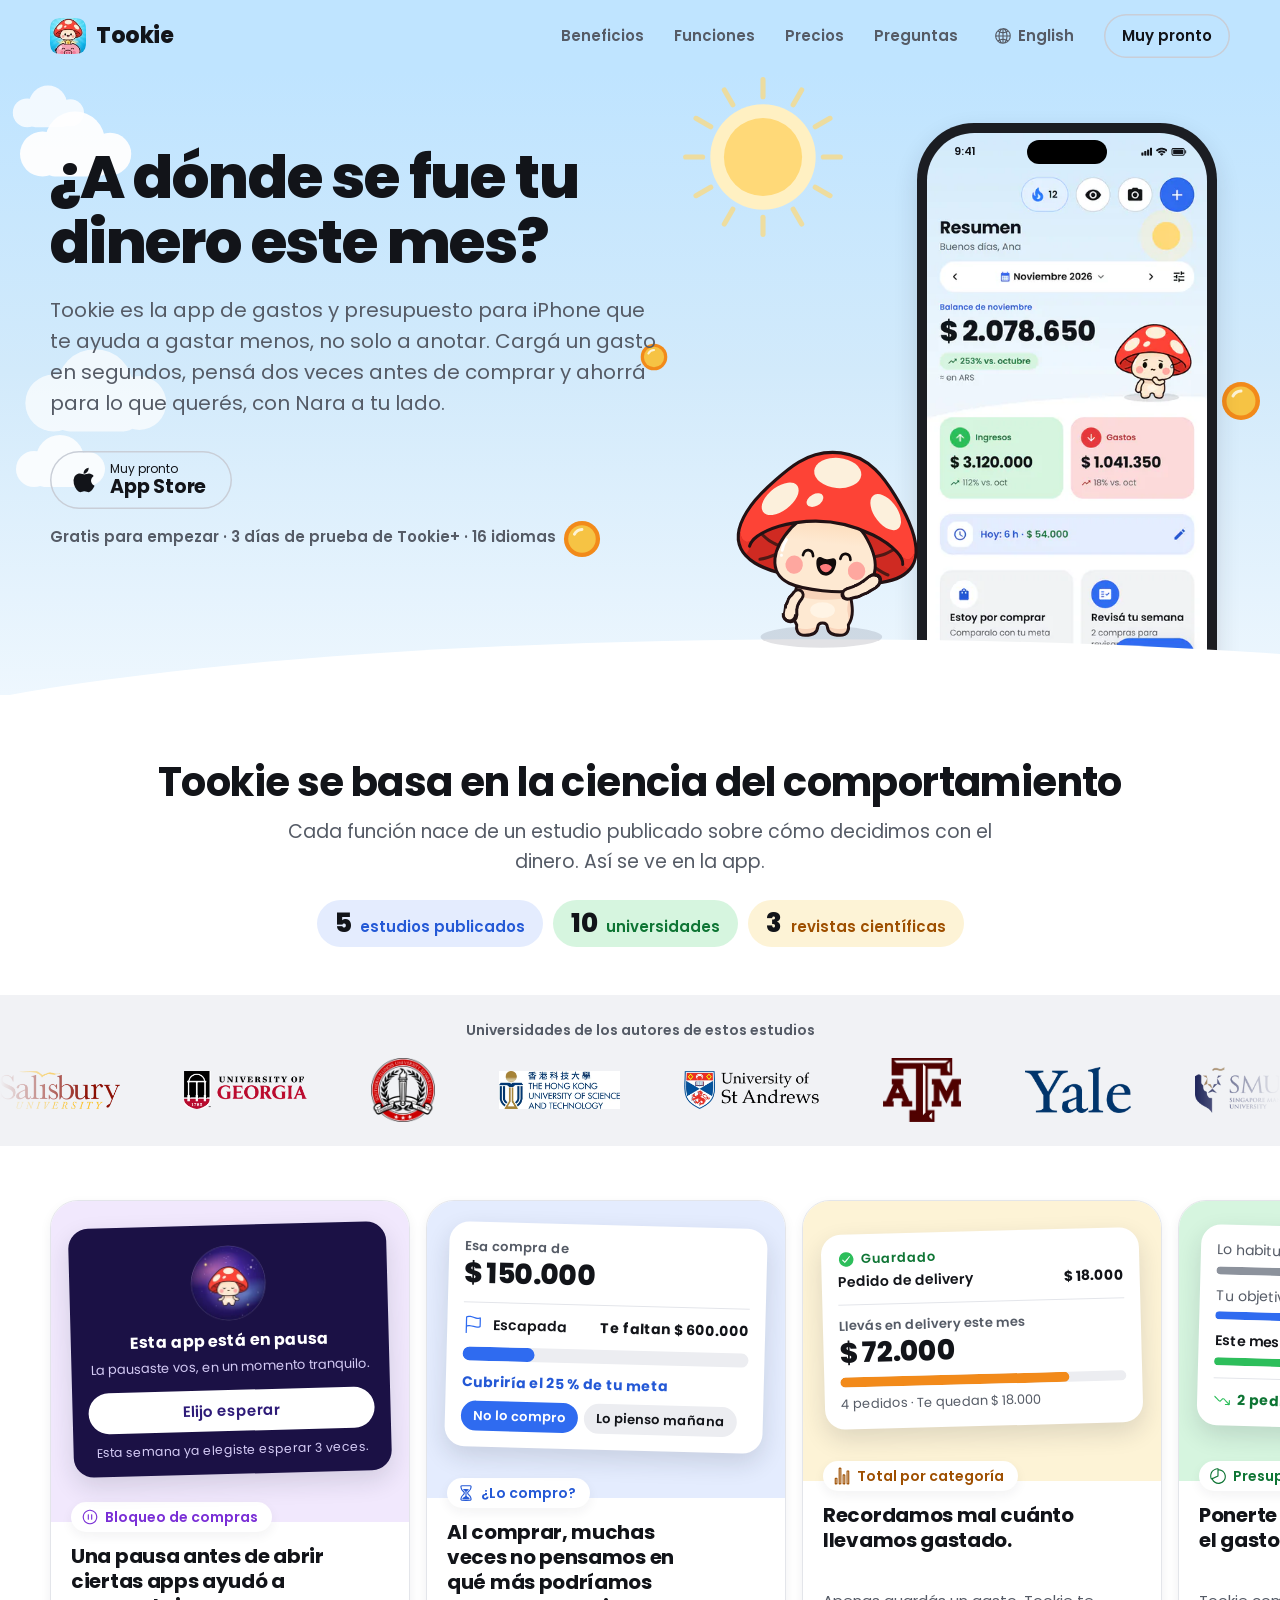
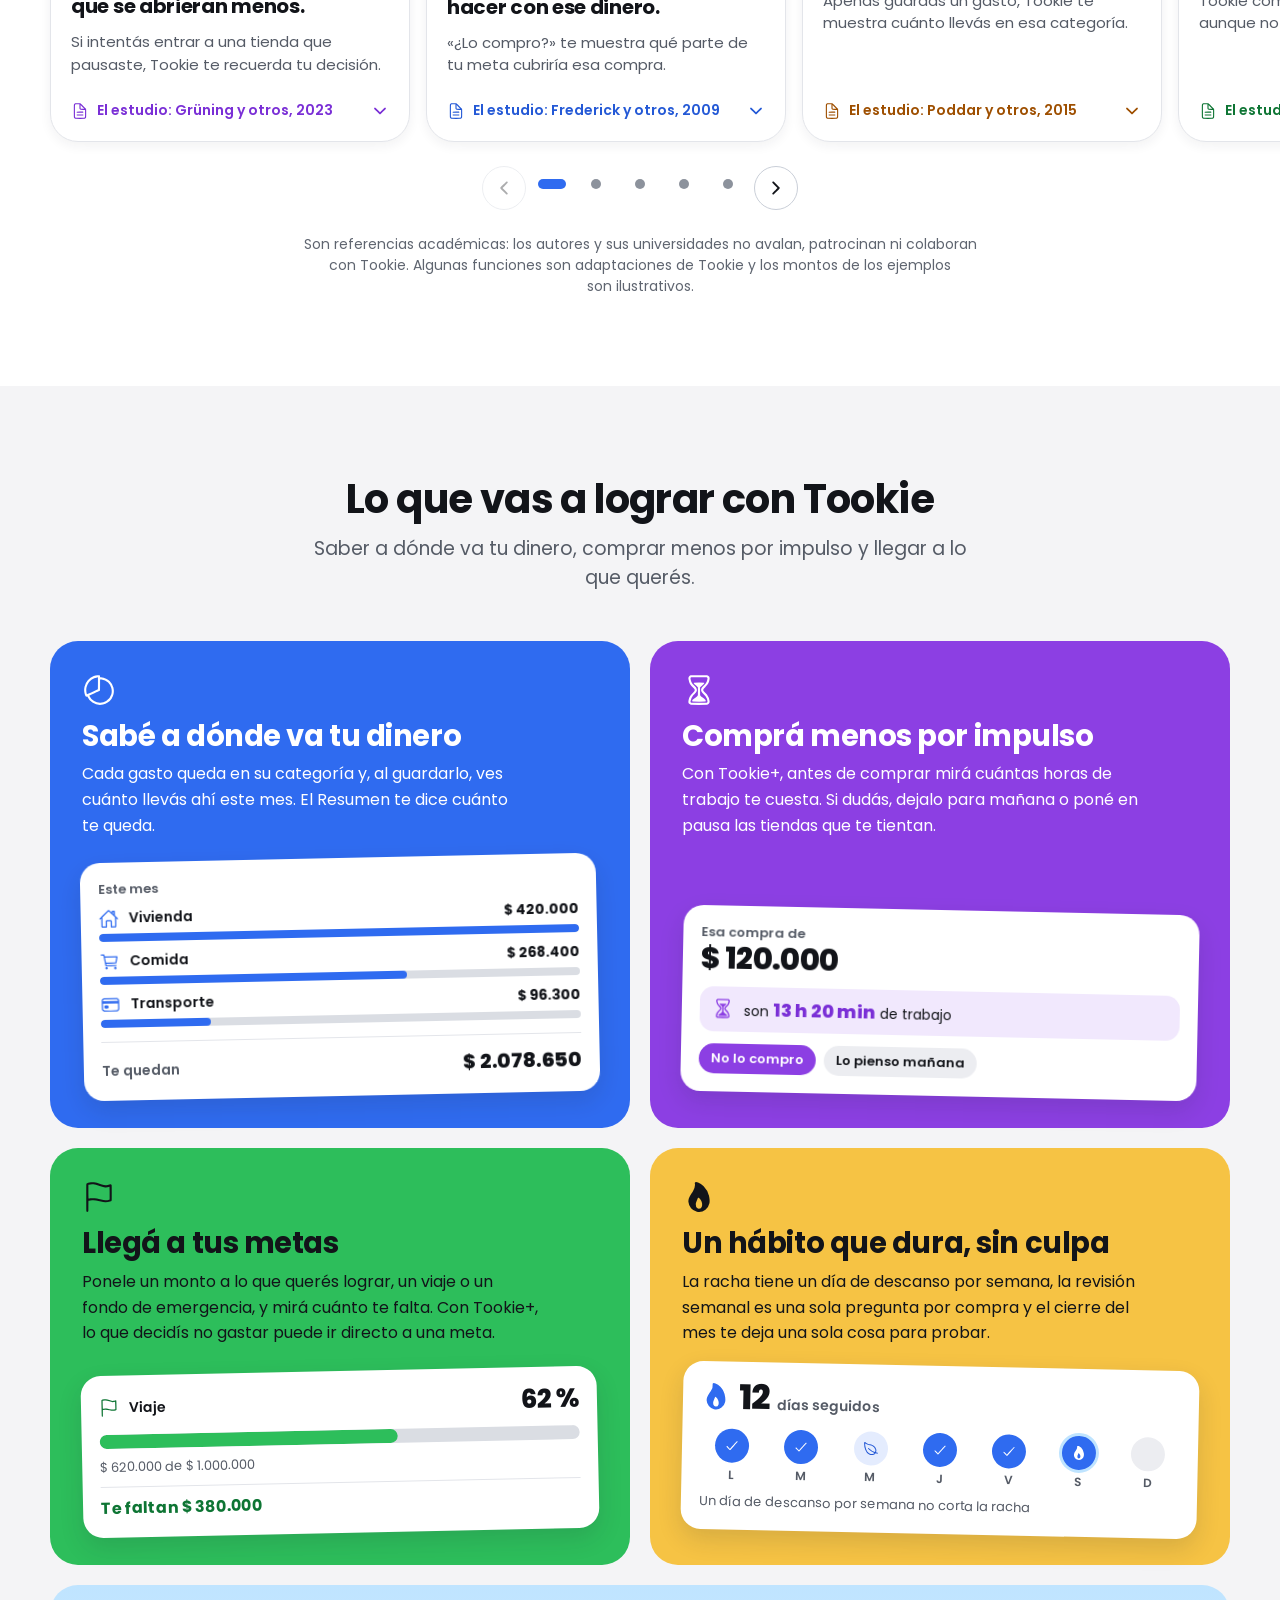
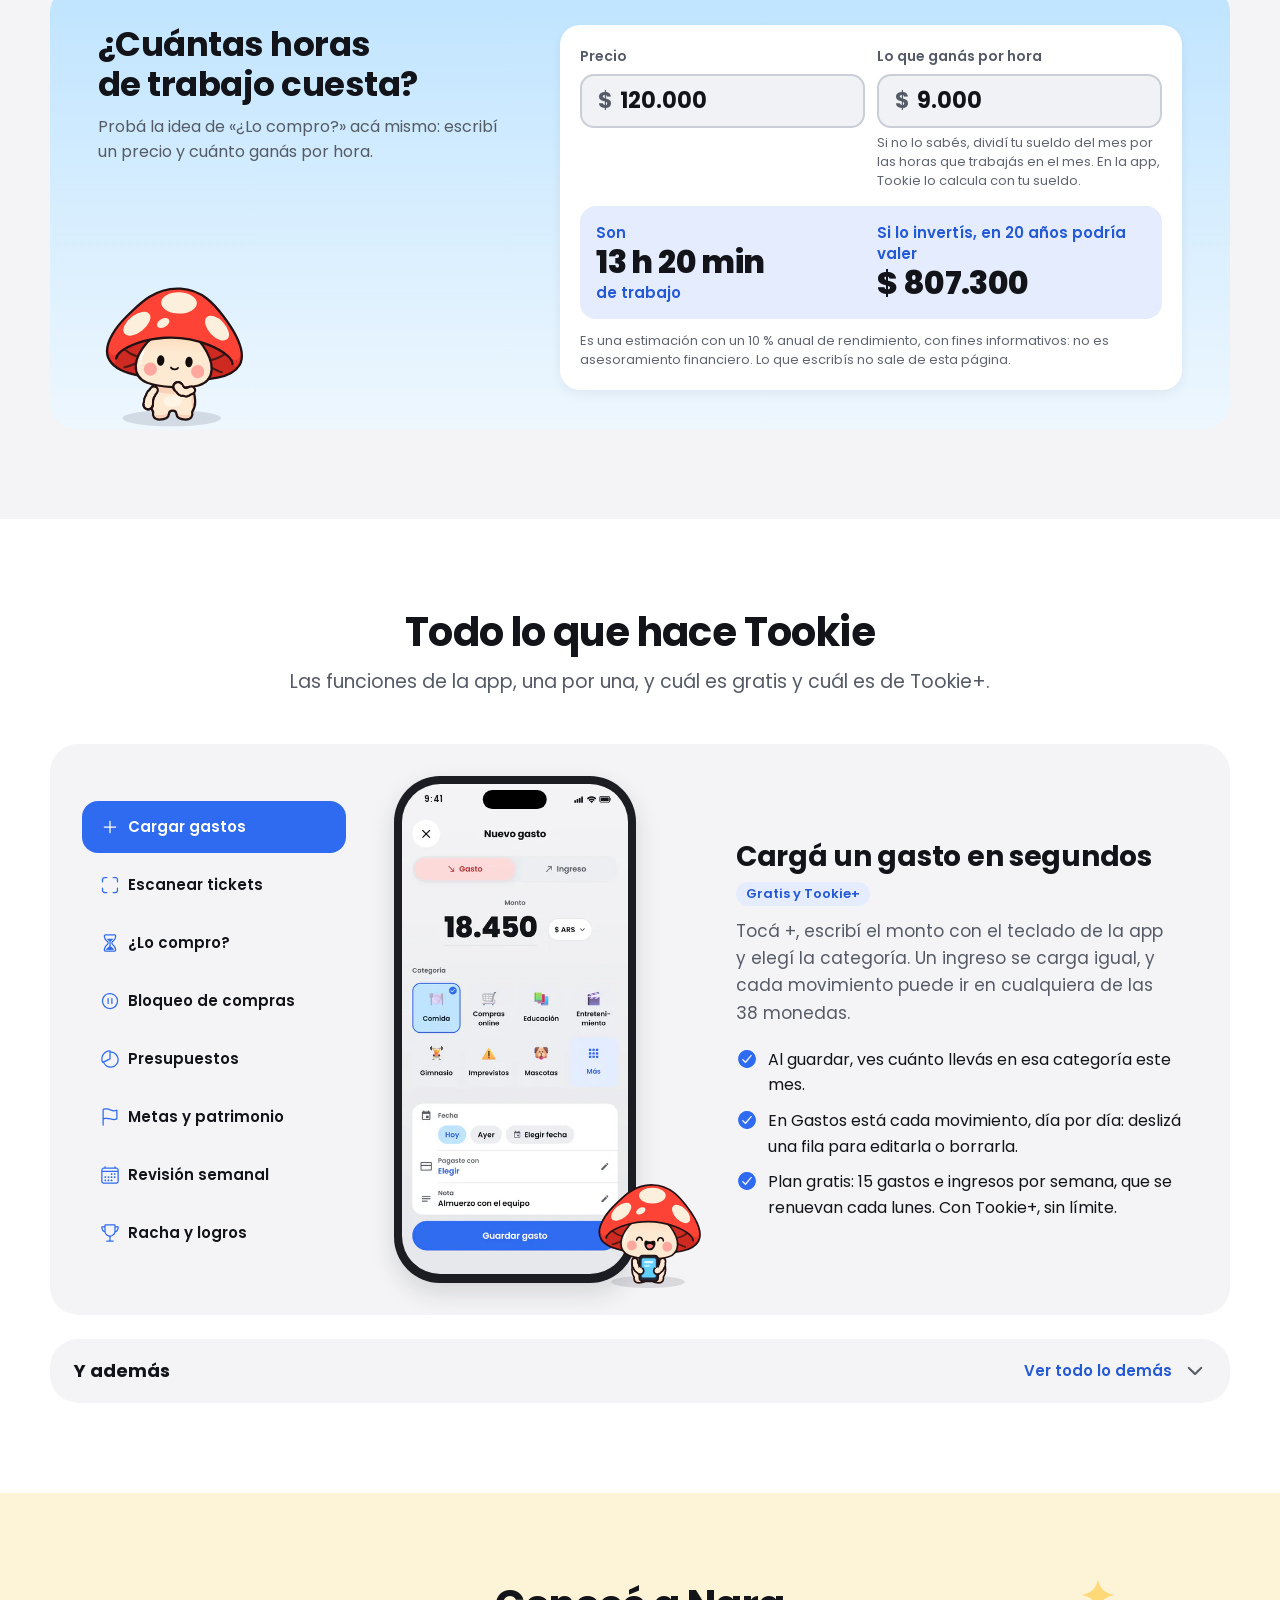
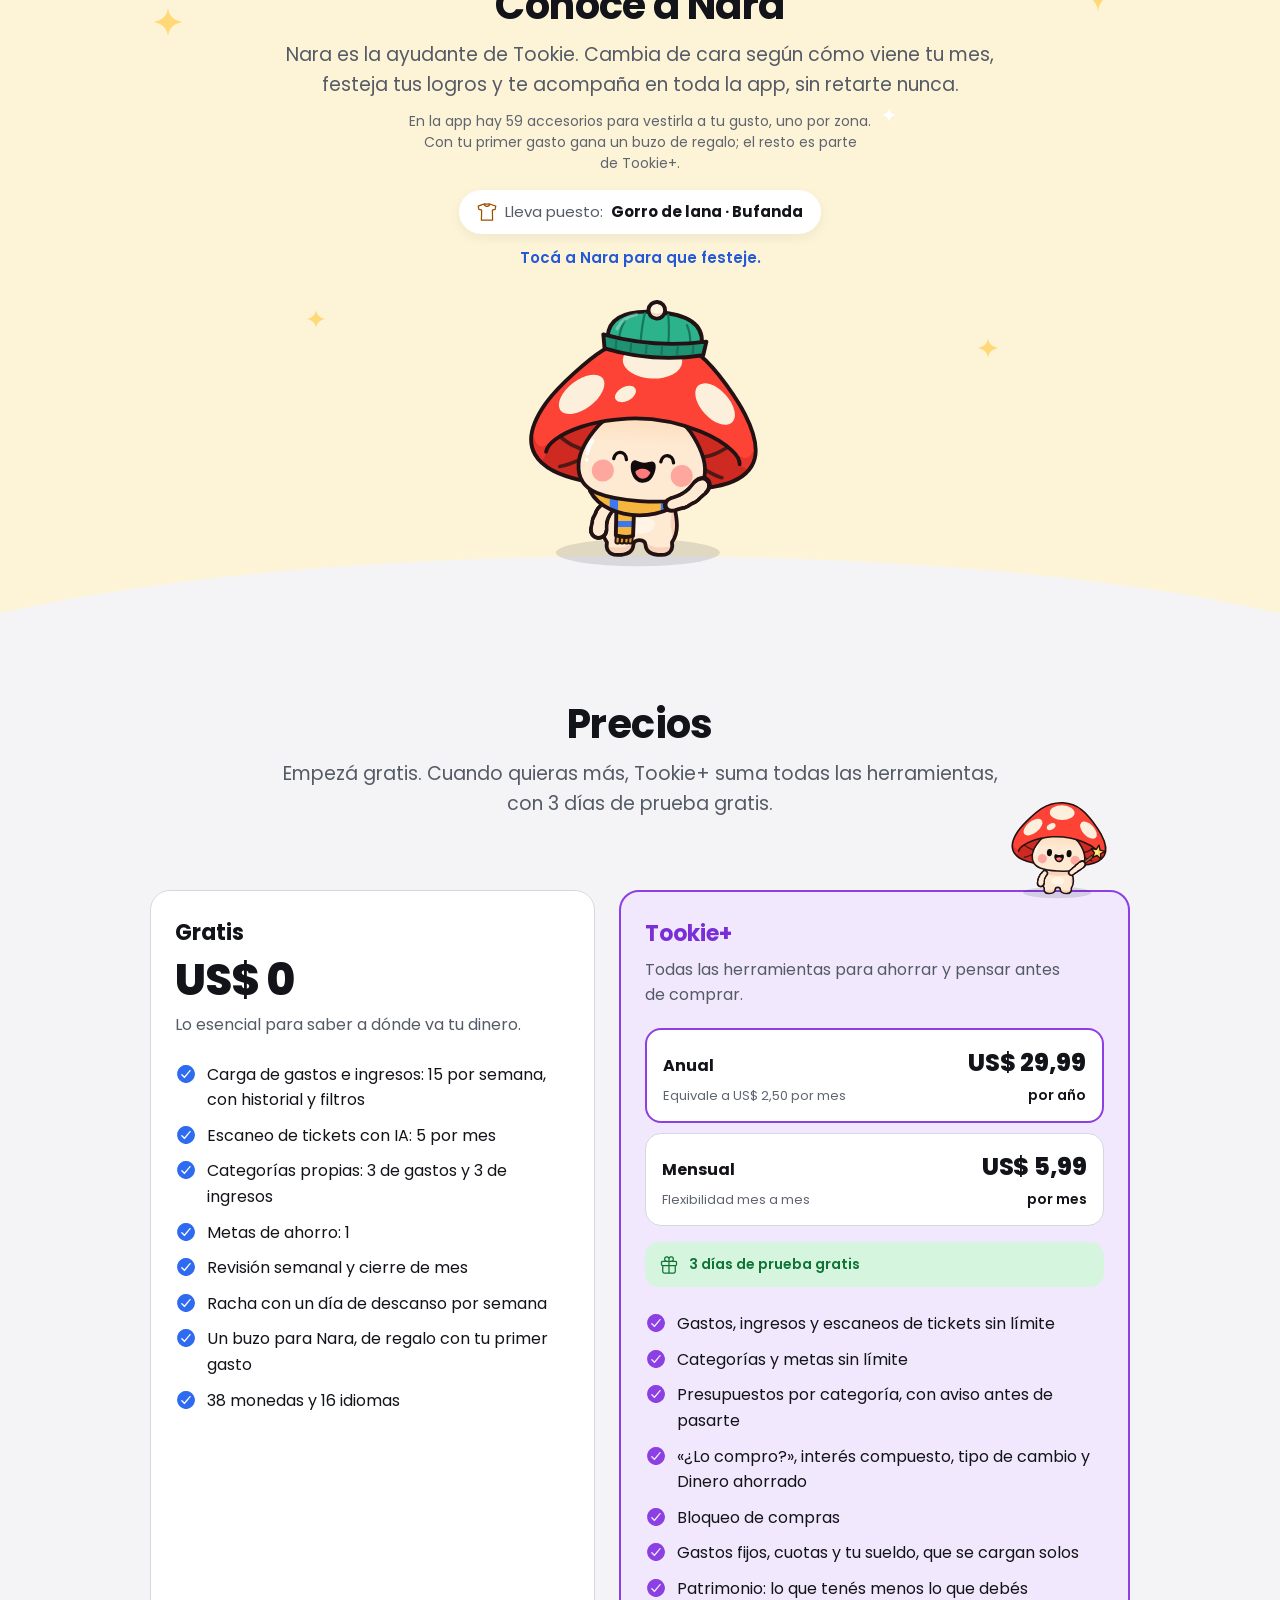
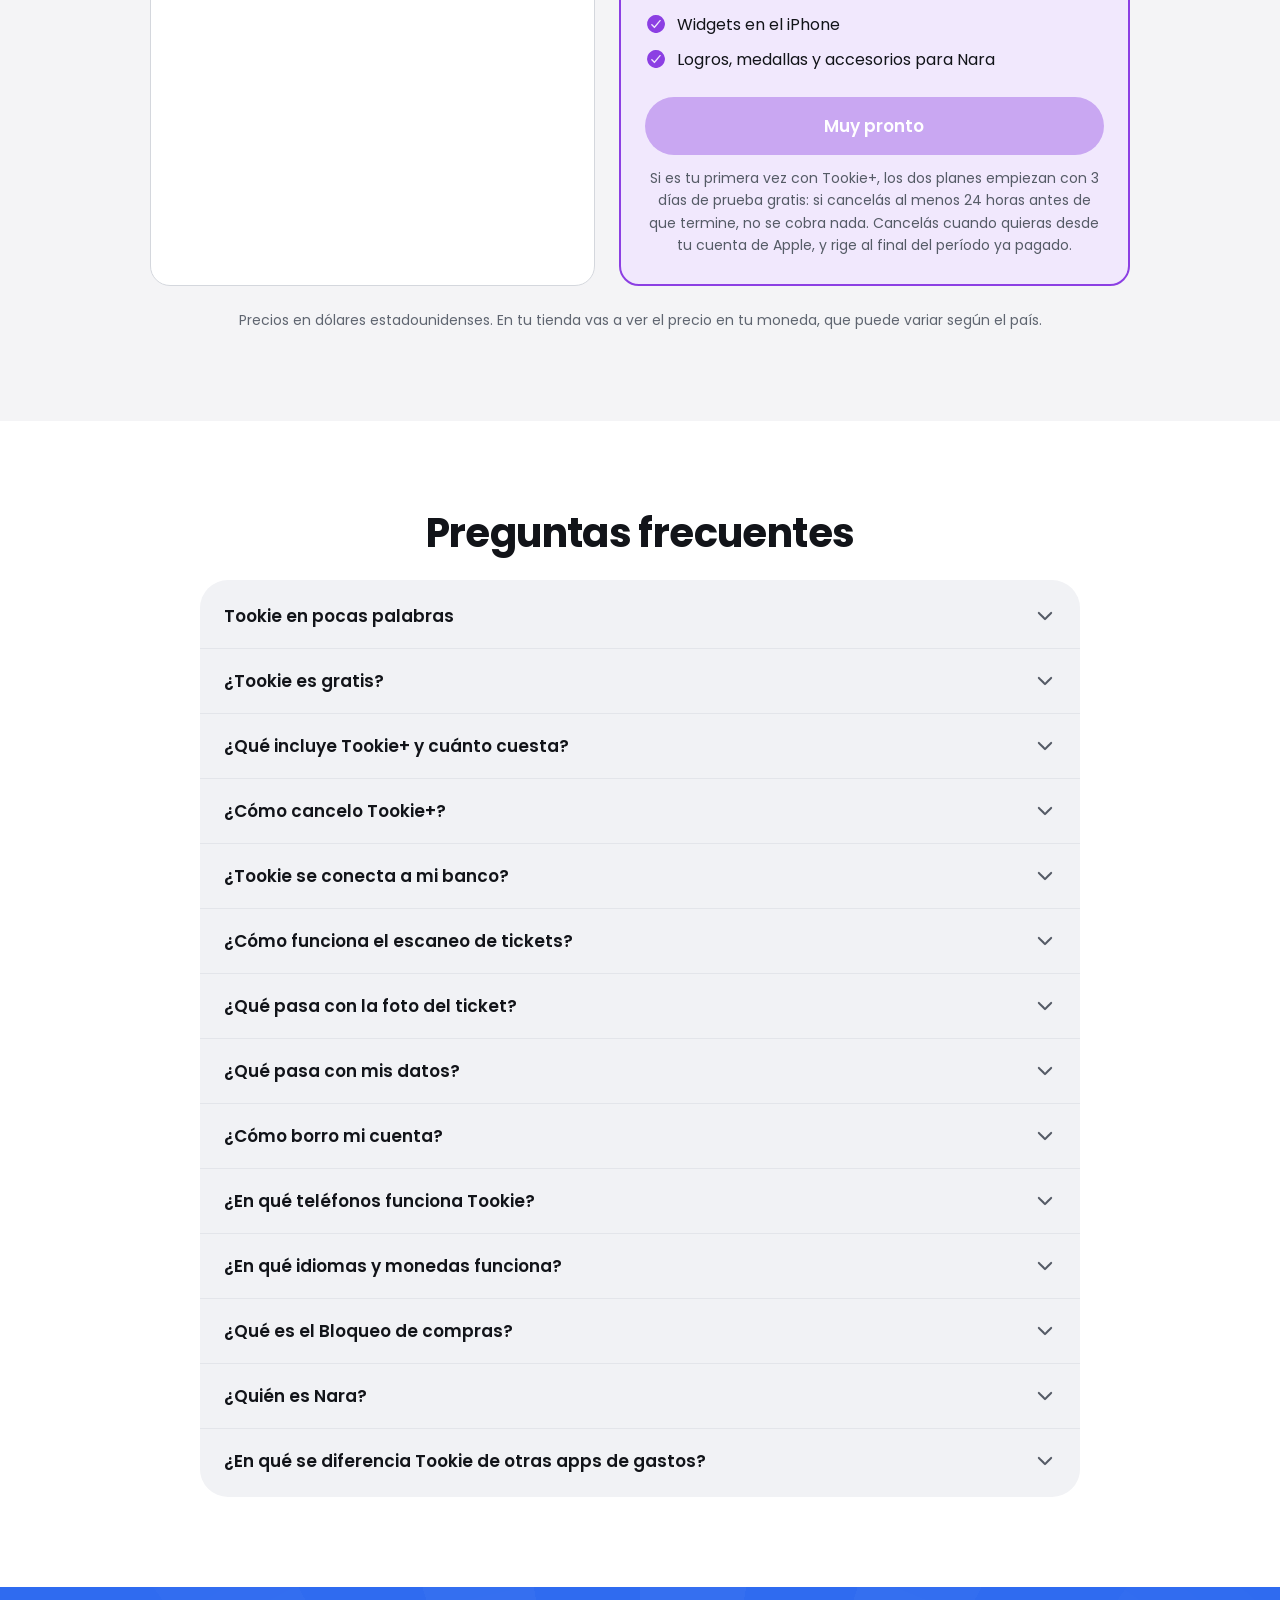
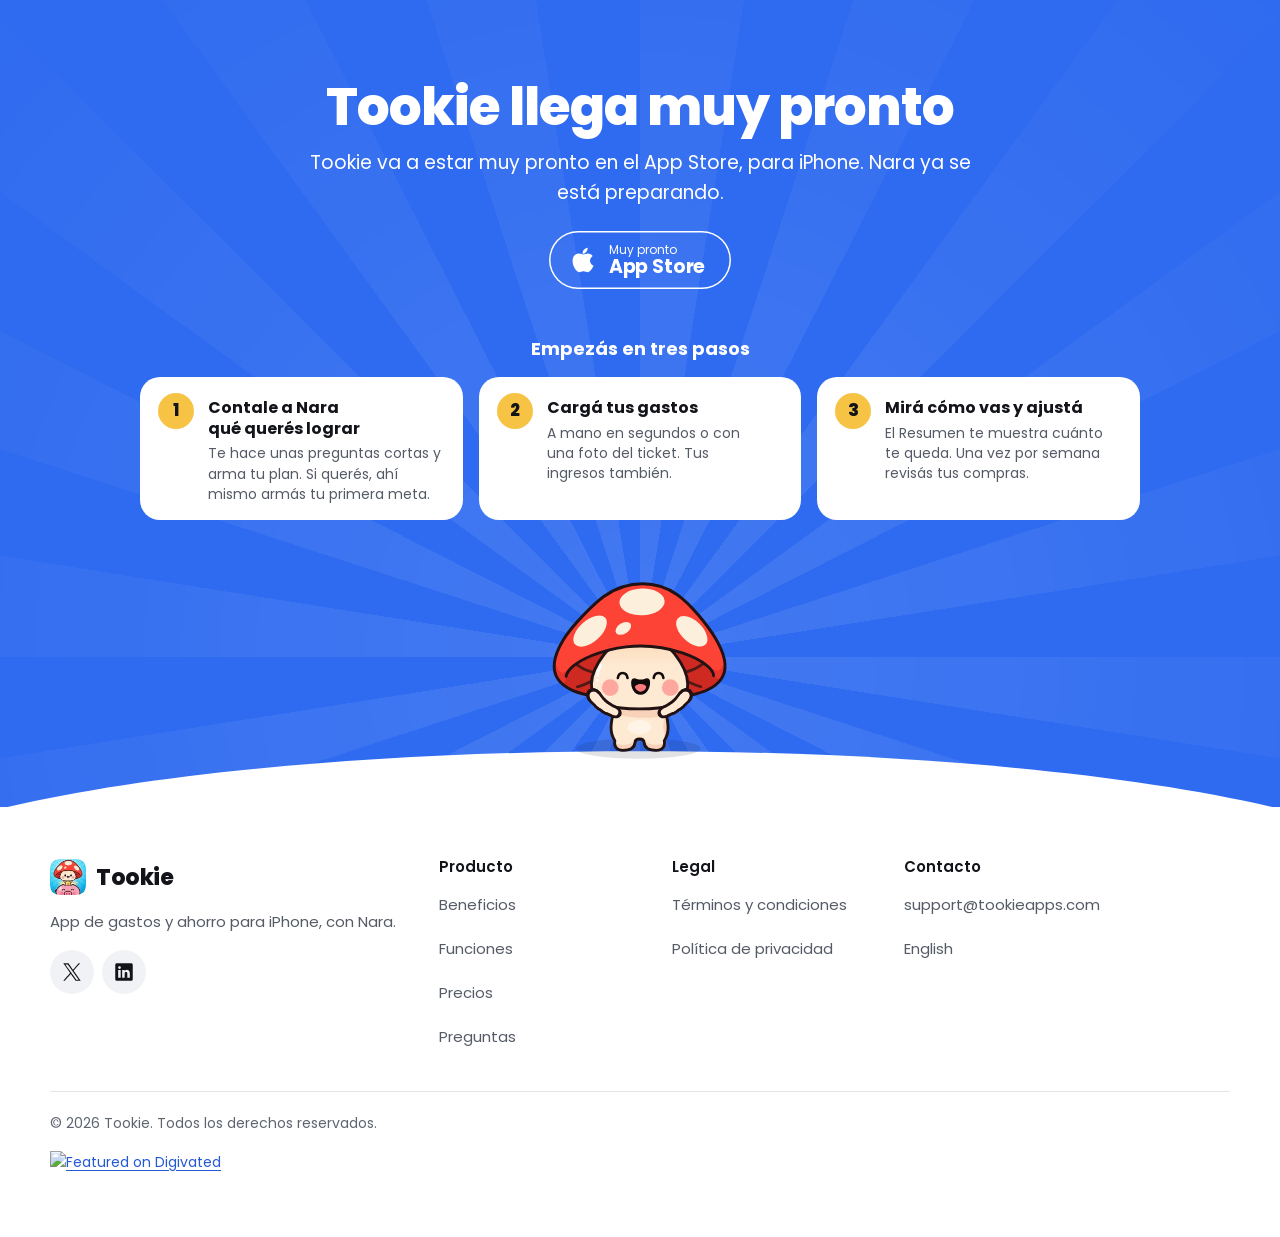
==== commit ae390709: "Web: badge «Featured on Digivated» en el pie y aviso en la política de privacidad (26/11/2026) Co-Au" ====
--- a/es/index.html
+++ b/es/index.html
@@ -43,7 +43,7 @@
 
 <link rel="preload" href="../assets/fuentes/poppins-400.woff" as="font" type="font/woff" crossorigin>
 <link rel="preload" href="../assets/fuentes/poppins-800.woff" as="font" type="font/woff" crossorigin>
-<link rel="stylesheet" href="../assets/sitio.7c415b1ab0.css">
+<link rel="stylesheet" href="../assets/sitio.8c57a26735.css">
 <script>(function(d,w){var c=d.documentElement.classList;c.replace('sin-js','con-js');if('IntersectionObserver'in w&&!(w.matchMedia&&w.matchMedia('(prefers-reduced-motion: reduce)').matches)){c.add('anima');setTimeout(function(){if(!w.tookieListo)c.remove('anima')},4000)}})(document,window)</script>
 <script src="../assets/sitio.js?v=386328d8" defer></script>
 <script type="application/ld+json">{"@context":"https://schema.org","@graph":[{"@type":"Organization","@id":"https://tookieapps.com/#organizacion","name":"Tookie","url":"https://tookieapps.com/","logo":{"@type":"ImageObject","url":"https://tookieapps.com/assets/imagenes/icono-app.png","width":512,"height":512},"image":"https://tookieapps.com/assets/imagenes/icono-app.png","description":"App de gastos y presupuesto para iPhone: cargá gastos en segundos, escaneá tickets y pensá dos veces antes de comprar.","email":"support@tookieapps.com","contactPoint":{"@type":"ContactPoint","contactType":"customer support","email":"support@tookieapps.com","availableLanguage":["en","es"]},"sameAs":["https://x.com/tookieapp","https://www.linkedin.com/company/tookieapp"]},{"@type":"WebSite","@id":"https://tookieapps.com/#sitio","name":"Tookie","alternateName":["Tookie app"],"url":"https://tookieapps.com/","inLanguage":["es","en"],"publisher":{"@id":"https://tookieapps.com/#organizacion"},"description":"Controlá tus gastos, armá presupuestos y ahorrá para tus metas con Tookie. Escaneá tickets con IA y frená las compras por impulso. Gratis para empezar."},{"@type":"WebPage","@id":"https://tookieapps.com/es/#pagina","url":"https://tookieapps.com/es/","name":"Tookie: app de gastos y ahorro para iPhone","description":"Controlá tus gastos, armá presupuestos y ahorrá para tus metas con Tookie. Escaneá tickets con IA y frená las compras por impulso. Gratis para empezar.","inLanguage":"es","isPartOf":{"@id":"https://tookieapps.com/#sitio"},"about":{"@id":"https://tookieapps.com/#app"},"mainEntity":{"@id":"https://tookieapps.com/#app"},"publisher":{"@id":"https://tookieapps.com/#organizacion"},"primaryImageOfPage":{"@type":"ImageObject","url":"https://tookieapps.com/assets/imagenes/og-es.png","width":1200,"height":630},"citation":[{"@type":"ScholarlyArticle","name":"Imperfect Recall: The Impact of Composite Spending Information Disclosure on Credit Card Spending","author":[{"@type":"Person","name":"Amit Poddar"},{"@type":"Person","name":"Cameron M. Ellis"},{"@type":"Person","name":"Timucin Ozcan"}],"datePublished":"2015","isPartOf":{"@type":"Periodical","name":"Journal of Consumer Policy"},"url":"https://doi.org/10.1007/s10603-014-9279-8","identifier":{"@type":"PropertyValue","propertyID":"DOI","value":"10.1007/s10603-014-9279-8"}},{"@type":"ScholarlyArticle","name":"Effects of Payment Mechanism on Spending Behavior: The Role of Rehearsal and Immediacy of Payments","author":[{"@type":"Person","name":"Dilip Soman"}],"datePublished":"2001","isPartOf":{"@type":"Periodical","name":"Journal of Consumer Research"},"url":"https://doi.org/10.1086/319621","identifier":{"@type":"PropertyValue","propertyID":"DOI","value":"10.1086/319621"}},{"@type":"ScholarlyArticle","name":"The Influence of Budgets on Consumer Spending","author":[{"@type":"Person","name":"Marcel F. Lukas"},{"@type":"Person","name":"Ray Charles “Chuck” Howard"}],"datePublished":"2023","isPartOf":{"@type":"Periodical","name":"Journal of Consumer Research"},"url":"https://doi.org/10.1093/jcr/ucac024","identifier":{"@type":"PropertyValue","propertyID":"DOI","value":"10.1093/jcr/ucac024"}},{"@type":"ScholarlyArticle","name":"Opportunity Cost Neglect","author":[{"@type":"Person","name":"Shane Frederick"},{"@type":"Person","name":"Nathan Novemsky"},{"@type":"Person","name":"Jing Wang"},{"@type":"Person","name":"Ravi Dhar"},{"@type":"Person","name":"Stephen Nowlis"}],"datePublished":"2009","isPartOf":{"@type":"Periodical","name":"Journal of Consumer Research"},"url":"https://doi.org/10.1086/599764","identifier":{"@type":"PropertyValue","propertyID":"DOI","value":"10.1086/599764"}},{"@type":"ScholarlyArticle","name":"Directing smartphone use through the self-nudge app one sec","author":[{"@type":"Person","name":"David J. Grüning"},{"@type":"Person","name":"Frederik Riedel"},{"@type":"Person","name":"Philipp Lorenz-Spreen"}],"datePublished":"2023","isPartOf":{"@type":"Periodical","name":"Proceedings of the National Academy of Sciences (PNAS)"},"url":"https://doi.org/10.1073/pnas.2213114120","identifier":{"@type":"PropertyValue","propertyID":"DOI","value":"10.1073/pnas.2213114120"}}]},{"@type":"MobileApplication","@id":"https://tookieapps.com/#app","name":"Tookie","alternateName":["Tookie app"],"description":"Tookie es una app de finanzas personales para iPhone que te ayuda a controlar tus gastos y a ahorrar. Con el plan gratis cargás hasta 15 gastos e ingresos por semana, a mano o con una foto del ticket, que lee una IA, y armás tu primera meta de ahorro. Con Tookie+, el plan pago, sumás presupuestos por categoría, «¿Lo compro?» (cuántas horas de trabajo te cuesta una compra), el Bloqueo de compras, gastos fijos y cuotas que se cargan solos, y tu patrimonio. Sus funciones se inspiran en estudios de ciencia del comportamiento y te acompaña Nara, la ayudante de la app.","url":"https://tookieapps.com/es/","operatingSystem":"iOS","applicationCategory":"FinanceApplication","applicationSubCategory":"Finanzas personales: control de gastos, presupuestos y ahorro","image":"https://tookieapps.com/assets/imagenes/icono-app.png","isAccessibleForFree":true,"offers":[{"@type":"Offer","name":"Gratis","description":"Lo esencial para saber a dónde va tu dinero.","price":0,"priceCurrency":"USD","category":"free","seller":{"@id":"https://tookieapps.com/#organizacion"}},{"@type":"Offer","name":"Tookie+ · Mensual","price":5.99,"priceCurrency":"USD","category":"subscription","priceSpecification":{"@type":"UnitPriceSpecification","price":5.99,"priceCurrency":"USD","billingDuration":"P1M","unitCode":"MON","referenceQuantity":{"@type":"QuantitativeValue","value":1,"unitCode":"MON"}},"seller":{"@id":"https://tookieapps.com/#organizacion"},"description":"Flexibilidad mes a mes. 3 días de prueba gratis para quien se suscribe por primera vez","validFrom":"2026-11-16"},{"@type":"Offer","name":"Tookie+ · Anual","price":29.99,"priceCurrency":"USD","category":"subscription","priceSpecification":{"@type":"UnitPriceSpecification","price":29.99,"priceCurrency":"USD","billingDuration":"P1Y","unitCode":"ANN","referenceQuantity":{"@type":"QuantitativeValue","value":1,"unitCode":"ANN"}},"seller":{"@id":"https://tookieapps.com/#organizacion"},"description":"Equivale a US$ 2,50 por mes. 3 días de prueba gratis para quien se suscribe por primera vez","validFrom":"2026-11-16"}],"author":{"@id":"https://tookieapps.com/#organizacion"},"publisher":{"@id":"https://tookieapps.com/#organizacion"},"screenshot":[{"@type":"ImageObject","url":"https://tookieapps.com/assets/imagenes/capturas/es/Resumen.webp","contentUrl":"https://tookieapps.com/assets/imagenes/capturas/es/Resumen.webp","caption":"Pantalla de inicio de Tookie: el balance del mes con ingresos y gastos, y Nara al lado del monto.","width":780,"height":1695},{"@type":"ImageObject","url":"https://tookieapps.com/assets/imagenes/capturas/es/AgregarGasto.webp","contentUrl":"https://tookieapps.com/assets/imagenes/capturas/es/AgregarGasto.webp","caption":"Pantalla «Nuevo gasto» de Tookie: elegir entre gasto e ingreso, la categoría, el monto en pesos y el teclado numérico.","width":780,"height":1695},{"@type":"ImageObject","url":"https://tookieapps.com/assets/imagenes/capturas/es/ScanTicketResultado.webp","contentUrl":"https://tookieapps.com/assets/imagenes/capturas/es/ScanTicketResultado.webp","caption":"Tookie leyendo un ticket de supermercado: Nara con una lupa y los datos total, comercio, fecha y categoría encontrados.","width":780,"height":1695},{"@type":"ImageObject","url":"https://tookieapps.com/assets/imagenes/capturas/es/LoComproLleno.webp","contentUrl":"https://tookieapps.com/assets/imagenes/capturas/es/LoComproLleno.webp","caption":"Pantalla «¿Lo compro?» de Tookie: una compra de $ 120.000 equivale a 13 h 20 min de trabajo, con los botones «No lo compro», «Sí, cargarlo» y «Lo pienso mañana».","width":780,"height":1695},{"@type":"ImageObject","url":"https://tookieapps.com/assets/imagenes/capturas/es/BloqueoComprasActivo.webp","contentUrl":"https://tookieapps.com/assets/imagenes/capturas/es/BloqueoComprasActivo.webp","caption":"Pantalla «Bloqueo de compras» de Tookie con el bloqueo activo, tres tiendas bloqueadas y las veces que se eligió esperar.","width":780,"height":1695},{"@type":"ImageObject","url":"https://tookieapps.com/assets/imagenes/capturas/es/PresupuestosObjetivos.webp","contentUrl":"https://tookieapps.com/assets/imagenes/capturas/es/PresupuestosObjetivos.webp","caption":"Pantalla «Presupuestos» de Tookie: lo gastado en el mes, un anillo con el 91 % usado y categorías comparadas con lo habitual.","width":780,"height":1695},{"@type":"ImageObject","url":"https://tookieapps.com/assets/imagenes/capturas/es/Metas.webp","contentUrl":"https://tookieapps.com/assets/imagenes/capturas/es/Metas.webp","caption":"Pantalla «Metas» de Tookie con tres metas en camino, cada una con su porcentaje, y Nara con una moneda y un chanchito.","width":780,"height":1695},{"@type":"ImageObject","url":"https://tookieapps.com/assets/imagenes/capturas/es/RevisionSemanal.webp","contentUrl":"https://tookieapps.com/assets/imagenes/capturas/es/RevisionSemanal.webp","caption":"Revisión semanal de Tookie: una cena con amigos y la pregunta «Si pudieras elegir de nuevo, ¿volverías a hacer esta compra?», con las respuestas Sí, No estoy seguro y No.","width":780,"height":1695},{"@type":"ImageObject","url":"https://tookieapps.com/assets/imagenes/capturas/es/Logros.webp","contentUrl":"https://tookieapps.com/assets/imagenes/capturas/es/Logros.webp","caption":"Pantalla de logros de Tookie: la colección de medallas, el siguiente logro y Nara festejando.","width":780,"height":1695}],"inLanguage":["es","es-419","en-US","en-GB","pt-BR","fr","de","it","nl","pl","sv","no","da","tr","zh-Hans","ja","ko"],"featureList":["Cargá un gasto en segundos","Escaneá tickets con IA","Antes de comprar, mirá cuánto te cuesta","Poné en pausa las tiendas que te tientan","Presupuestos que te avisan antes","Metas de ahorro y patrimonio","Revisión semanal y cierre de mes","Racha, logros y accesorios para Nara","Widgets en el iPhone","16 idiomas","38 monedas","Ocultar saldos","Gastos fijos y cuotas","Interés compuesto y tipo de cambio","Tu sueldo, previsto","Avisos con Nara","El clima en tu Resumen","Paseo por Tookie"]},{"@type":"FAQPage","@id":"https://tookieapps.com/es/#preguntas","url":"https://tookieapps.com/es/#preguntas","name":"Preguntas frecuentes","inLanguage":"es","isPartOf":{"@id":"https://tookieapps.com/es/#pagina"},"mainEntity":[{"@type":"Question","name":"¿Tookie es gratis?","acceptedAnswer":{"@type":"Answer","text":"Sí, Tookie es gratis para empezar. Con el plan gratis cargás hasta 15 gastos e ingresos por semana, usás el historial y los filtros, escaneás 5 tickets por mes y armás tu primera meta de ahorro. Tookie+ es el plan pago, con el resto de las herramientas."}},{"@type":"Question","name":"¿Qué incluye Tookie+ y cuánto cuesta?","acceptedAnswer":{"@type":"Answer","text":"Tookie+ cuesta US$ 29,99 por año o US$ 5,99 por mes. Si es tu primera vez con Tookie+, los dos planes empiezan con 3 días de prueba gratis. Suma gastos, ingresos y escaneos sin límite, presupuestos, «¿Lo compro?», el Bloqueo de compras, gastos fijos y cuotas, tu patrimonio, metas y categorías sin límite, widgets en el iPhone, y logros y accesorios para Nara. En tu tienda vas a ver el precio en tu moneda."}},{"@type":"Question","name":"¿Cómo cancelo Tookie+?","acceptedAnswer":{"@type":"Answer","text":"Lo cancelás cuando quieras desde la tienda donde lo compraste. En el iPhone: Ajustes → tu nombre → Suscripciones, o «Gestionar suscripción» dentro de Tookie. La cancelación rige al final del período ya pagado, y si cancelás al menos 24 horas antes de que termine la prueba gratis, no se cobra nada."}},{"@type":"Question","name":"¿Tookie se conecta a mi banco?","acceptedAnswer":{"@type":"Answer","text":"No. Tookie no se conecta a tu banco, a tus tarjetas ni a billeteras virtuales, y nunca te pide sus claves. Cada movimiento lo cargás vos: a mano, en segundos, o con una foto del ticket."}},{"@type":"Question","name":"¿Cómo funciona el escaneo de tickets?","acceptedAnswer":{"@type":"Answer","text":"Le sacás una foto al ticket, o elegís de la galería una captura de una compra online, y una IA lee el comercio, el monto, la fecha y la categoría. Antes de guardar revisás cada dato y lo podés cambiar; si el ticket no tiene una fecha legible, se usa la de hoy. En el plan gratis tenés 5 escaneos por mes y con Tookie+, sin límite."}},{"@type":"Question","name":"¿Qué pasa con la foto del ticket?","acceptedAnswer":{"@type":"Answer","text":"La foto se usa solo para leer el ticket y \u003cstrong>no se guarda\u003c/strong>, ni en tu cuenta ni en los servidores de Tookie. Viaja cifrada al servidor de Tookie, que se la pasa a OpenAI para leerla: si el ticket muestra datos tuyos, como tu nombre, OpenAI los puede ver. Quedan el gasto que confirmás y un registro del escaneo con lo que se leyó, sin la foto. El detalle está en la \u003ca href=\"https://tookieapps.com/privacidad.html#es\">Política de privacidad\u003c/a>."}},{"@type":"Question","name":"¿Qué pasa con mis datos?","acceptedAnswer":{"@type":"Answer","text":"Tus datos se guardan para que la app funcione y estén cuando volvés a entrar, también desde otro teléfono. Tookie no vende tus datos, no muestra publicidad y no te rastrea en otras apps ni sitios. Todo viaja cifrado y una cuenta no puede leer los datos de otra. Más detalle en la \u003ca href=\"https://tookieapps.com/privacidad.html#es\">Política de privacidad\u003c/a>."}},{"@type":"Question","name":"¿Cómo borro mi cuenta?","acceptedAnswer":{"@type":"Answer","text":"Desde la app, en Perfil → Eliminar cuenta. Es permanente: se borran tu cuenta y tus datos. Borrar la cuenta no cancela una suscripción, así que si pagás Tookie+, cancelalo antes en la tienda."}},{"@type":"Question","name":"¿En qué teléfonos funciona Tookie?","acceptedAnswer":{"@type":"Answer","text":"Tookie es una app para iPhone y se descarga del App Store."}},{"@type":"Question","name":"¿En qué idiomas y monedas funciona?","acceptedAnswer":{"@type":"Answer","text":"Tookie está en 16 idiomas: español, inglés de Estados Unidos y del Reino Unido, portugués, francés, alemán, italiano, neerlandés, polaco, sueco, noruego, danés, turco, chino simplificado, japonés y coreano. Cada gasto se guarda en su moneda, entre 38, y los totales se pasan a tu moneda principal."}},{"@type":"Question","name":"¿Qué es el Bloqueo de compras?","acceptedAnswer":{"@type":"Answer","text":"Es una función de Tookie+ que pone en pausa las apps de compras que elegís. Si intentás abrir una, aparece una pantalla de Tookie con un solo botón, «Elijo esperar», y para volver a abrirla tenés que cambiar tu decisión desde Tookie. Usa Tiempo en pantalla de Apple y Tookie no ve qué apps tenés. Depende de los permisos del iPhone y puede no estar disponible en todos los dispositivos."}},{"@type":"Question","name":"¿Quién es Nara?","acceptedAnswer":{"@type":"Answer","text":"Nara es la ayudante de Tookie. Te acompaña en toda la app, cambia de cara según cómo viene tu mes, festeja tus logros y te muestra cómo se usa en el Paseo por Tookie. Con tu primer gasto gana un buzo de regalo, con cualquier plan. Con Tookie+ la vestís entera: 16 accesorios se usan de entrada y el resto se gana con los logros."}},{"@type":"Question","name":"¿En qué se diferencia Tookie de otras apps de gastos?","acceptedAnswer":{"@type":"Answer","text":"Tookie está pensado para que gastes menos, no solo para anotar. Antes de comprar te muestra cuántas horas de trabajo te cuesta y te deja poner en pausa las tiendas que te tientan; sus funciones se inspiran en estudios de ciencia del comportamiento; no se conecta a tu banco, así que vos decidís qué cargar; y no te reta: la racha tiene un día de descanso y Nara te acompaña."}}]}]}</script>
@@ -485,7 +485,8 @@
 <li><a href="../" hreflang="en" lang="en">English</a></li>
 </ul></div>
 </div>
-<div class="contenedor pie__base"><p>© <span data-anio="2026">2026</span> Tookie. Todos los derechos reservados.</p></div>
+<div class="contenedor pie__base"><p>© <span data-anio="2026">2026</span> Tookie. Todos los derechos reservados.</p>
+<div class="pie__insignia"><a href="https://digivated.com/projects/listing/8116a3ad-ad06-4e67-b48f-d68ad1806348" data-digivated-project="8116a3ad-ad06-4e67-b48f-d68ad1806348" target="_blank" rel="noopener"><img src="https://digivated.com/badge/8116a3ad-ad06-4e67-b48f-d68ad1806348?theme=dark" alt="Featured on Digivated" width="250" height="54" loading="lazy"></a></div></div>
 </footer>
 <script>(function(){var d=document,w=window,u="../assets/nara.427912b1.js",e=0,c=[],N=".nara[data-nara-interactiva]",v=d.querySelectorAll(".vestidor[hidden]"),n=d.querySelectorAll(N),t=d.querySelectorAll(".nara__tocala"),i,a;for(i=0;i<v.length;i++)v[i].hidden=!1;for(i=0;i<n.length;i++){a=n[i];a.setAttribute("role","button");a.setAttribute("tabindex","0");a.setAttribute("aria-label",a.getAttribute("data-nara-etiqueta")||"Nara");a.removeAttribute("aria-hidden")}function b(x){for(var j=0;j<v.length;j++){if(x)v[j].setAttribute("aria-busy","true");else v[j].removeAttribute("aria-busy");v[j].classList.toggle("vestidor--cargando",!!x)}}function f(){if(e)return;e=1;b(1);import(new URL(u,d.baseURI).href).then(function(m){e=2;b(0);m.iniciar({cola:c})}).catch(function(){var j;e=3;b(0);for(j=0;j<v.length;j++)v[j].hidden=!0;for(j=0;j<t.length;j++)t[j].hidden=!0;for(j=0;j<n.length;j++){a=n[j];a.removeAttribute("role");a.removeAttribute("tabindex");a.removeAttribute("aria-label");a.removeAttribute("data-nara-interactiva");a.setAttribute("aria-hidden","true")}})}function q(x){var k=c.indexOf(x);if(k>=0)c.splice(k,1);c.push(x);f()}d.addEventListener("click",function(z){if(e>1)return;var x=z.target,y=x&&x.closest&&x.closest(".vestidor [data-accesorio],.vestidor [data-accion=sacar-todo],"+N);if(y)q(y)});d.addEventListener("keydown",function(z){var x=z.target,k=z.key;if(e>1||k!=="Enter"&&k!==" "&&k!=="Spacebar"||!x||!x.matches||!x.matches(N))return;z.preventDefault();q(x)});var g=w.matchMedia&&w.matchMedia("(prefers-reduced-motion: reduce)"),s=navigator.connection&&navigator.connection.saveData;function o(){(w.requestIdleCallback||function(h){setTimeout(h,1500)})(f,{timeout:4000})}function l(){if(d.readyState==="complete")o();else w.addEventListener("load",o)}if(s)return;if(g&&g.matches){var h=function(z){if(!z.matches)l()};if(g.addEventListener)g.addEventListener("change",h);else if(g.addListener)g.addListener(h);return}l()})();</script>
 </body>
--- a/assets/sitio.8c57a26735.css
+++ b/assets/sitio.8c57a26735.css
@@ -0,0 +1,1554 @@
+/* Tookie · estilos del sitio (fuente: web/estilos/sitio.css) */
+@font-face { font-family: 'Poppins'; font-style: normal; font-weight: 400; font-display: swap; src: url('fuentes/poppins-400.woff') format('woff'); }
+@font-face { font-family: 'Poppins'; font-style: normal; font-weight: 600; font-display: swap; src: url('fuentes/poppins-600.woff') format('woff'); }
+@font-face { font-family: 'Poppins'; font-style: normal; font-weight: 700; font-display: swap; src: url('fuentes/poppins-700.woff') format('woff'); }
+@font-face { font-family: 'Poppins'; font-style: normal; font-weight: 800; font-display: swap; src: url('fuentes/poppins-800.woff') format('woff'); }
+:root {
+color-scheme: light;
+--fondo: #F4F4F6;
+--fondo-abajo: #E6E7EB;
+--colina: #FFFFFF;
+--colina-pasarela: #FBFBFC;
+--superficie: #FFFFFF;
+--superficie-suave: #F1F2F5;
+--superficie-hundida: #ECEDF1;
+--borde: #E3E5EA;
+--borde-control: #C9CED7;
+--borde-plan: #D4D7DD;
+--pista: #DADDE3;
+--tinta: #121419;
+--tinta-suave: #555B66;
+--tinta-tenue: #5F6570;
+--tinta-apagada: #8C929C;
+--blanco: #FFFFFF;
+--primario: #2F6BF0;
+--primario-texto: #2459D6;
+--primario-borde: #1D52C9;
+--primario-suave: #E4ECFE;
+--seleccion: #BFE4FF;
+--premium: #8C3FE3;
+--premium-texto: #7A2FD6;
+--premium-oscuro: #6A23C4;
+--premium-suave: #F1E8FD;
+--premium-apagado: #C9A7F2;
+--positivo: #2DBE5B;
+--positivo-texto: #0E7534;
+--positivo-suave: #D6F5DF;
+--negativo: #E5383B;
+--negativo-texto: #B32528;
+--negativo-suave: #FBDADA;
+--atencion: #F28A1A;
+--atencion-texto: #9E4F00;
+--logro: #F6C344;
+--logro-suave: #FDF3D6;
+--cielo-arriba: #BFE4FF;
+--cielo-medio: #D2EAFB;
+--cielo-abajo: #EEF7FE;
+--sol: #FFD978;
+--sol-halo: #FFF0C2;
+--nube: #FFFFFF;
+--velo-claro: rgba(255, 255, 255, 0.1);
+--telefono-marco: #1B1D22;
+--bloqueo-noche: #1B1145;
+--bloqueo-texto-suave: #D4CBF5;
+--bloqueo-boton-texto: #2E1B78;
+--sombra-suave: 0 4px 12px rgba(27, 32, 48, 0.06);
+--sombra-flotante: 0 10px 24px rgba(27, 32, 48, 0.14);
+--radio-chico: 10px;
+--radio-control: 14px;
+--radio-mosaico: 16px;
+--radio-tarjeta: 20px;
+--radio-hoja: 28px;
+--radio-pildora: 999px;
+--e-xs: 4px;
+--e-s: 8px;
+--e-m: 12px;
+--e-l: 16px;
+--e-xl: 20px;
+--e-xxl: 24px;
+--e-xxxl: 32px;
+--e-enorme: 48px;
+--toque-minimo: 44px;
+--toque-boton: 54px;
+--mov-rapido: 160ms;
+--mov-normal: 240ms;
+--mov-entrada: cubic-bezier(0.2, 0.8, 0.2, 1);
+--escala-toque: 0.96;
+--fuente: 'Poppins', system-ui, -apple-system, 'Segoe UI', Roboto, Arial, sans-serif;
+--contenedor: 1180px;
+--gutter: 20px;
+--encabezado-alto: 64px;
+--seccion-espacio: clamp(56px, 7vw, 96px);
+--colina-alto: clamp(46px, 6vw, 92px);
+--nara-piso: 0.9157;
+--nara-proporcion: 1.1400;
+}
+@media (min-width: 768px) {
+:root { --gutter: 32px; }
+}
+@media (min-width: 900px) {
+:root { --encabezado-alto: 72px; --toque-boton: 58px; }
+}
+*, *::before, *::after { box-sizing: border-box; }
+html {
+-webkit-text-size-adjust: 100%;
+text-size-adjust: 100%;
+scroll-padding-top: calc(var(--encabezado-alto) + 16px);
+}
+body {
+margin: 0;
+min-width: 320px;
+font-family: var(--fuente);
+font-size: 16px;
+line-height: 1.6;
+color: var(--tinta);
+background: var(--superficie);
+-webkit-font-smoothing: antialiased;
+-moz-osx-font-smoothing: grayscale;
+overflow-x: hidden;
+}
+h1, h2, h3, h4, p, ul, ol, dl, dd, figure, blockquote { margin: 0; }
+h1, h2, h3, h4 { font-weight: 700; color: var(--tinta); text-wrap: balance; }
+p { text-wrap: pretty; }
+:where(ul[class], ol[class]), .nav ul, .pie__columna ul { list-style: none; padding: 0; }
+img { display: block; max-width: 100%; height: auto; }
+button, input { font: inherit; color: inherit; }
+cite { font-style: normal; }
+a { color: var(--primario-texto); text-decoration-thickness: 1px; text-underline-offset: 0.18em; }
+a:hover { text-decoration-thickness: 2px; }
+:focus-visible { outline: 3px solid var(--primario); outline-offset: 3px; }
+main:focus { outline: none; }
+@media (prefers-reduced-motion: no-preference) {
+html:focus-within { scroll-behavior: smooth; }
+}
+[hidden] { display: none !important; }
+.sin-js .solo-js { display: none !important; }
+.solo-lector {
+position: absolute !important;
+width: 1px; height: 1px;
+margin: -1px; padding: 0;
+overflow: hidden;
+clip: rect(0 0 0 0);
+white-space: nowrap;
+border: 0;
+}
+.icono { display: inline-block; width: 20px; height: 20px; flex: none; vertical-align: middle; }
+.saltar {
+position: absolute;
+left: var(--gutter);
+top: -100px;
+z-index: 100;
+padding: 12px 20px;
+border-radius: var(--radio-pildora);
+background: var(--tinta);
+color: var(--blanco);
+font-weight: 600;
+text-decoration: none;
+}
+.saltar:focus { top: 12px; }
+.contenedor {
+width: 100%;
+max-width: calc(var(--contenedor) + 2 * var(--gutter));
+margin-inline: auto;
+padding-inline: var(--gutter);
+}
+.titulo-seccion {
+font-size: clamp(27px, 4vw, 40px);
+line-height: 1.15;
+letter-spacing: -0.015em;
+}
+.bajada {
+margin-top: var(--e-m);
+max-width: 60ch;
+font-size: clamp(17px, 1.5vw, 19px);
+line-height: 1.55;
+color: var(--tinta-suave);
+}
+.nota { font-size: 14px; line-height: 1.5; color: var(--tinta-tenue); }
+.boton {
+display: inline-flex;
+align-items: center;
+justify-content: center;
+gap: var(--e-s);
+min-height: var(--toque-boton);
+padding: 0 28px;
+border: 0;
+border-radius: var(--radio-pildora);
+font-weight: 600;
+font-size: 16px;
+line-height: 1.2;
+text-align: center;
+text-decoration: none;
+cursor: pointer;
+transition: transform var(--mov-rapido) ease, background-color var(--mov-rapido) ease;
+}
+.boton:active { transform: scale(var(--escala-toque)); }
+.boton .icono { width: 20px; height: 20px; }
+.boton--primario { background: var(--primario); color: var(--blanco); }
+.boton--primario:hover { background: var(--primario-borde); transform: translateY(-2px); }
+.boton--secundario { background: var(--superficie); color: var(--tinta); box-shadow: inset 0 0 0 1.5px var(--borde-control); }
+.boton--secundario:hover { background: var(--superficie-suave); }
+.boton--plus { background: var(--premium); color: var(--blanco); }
+.boton--plus:hover { background: var(--premium-oscuro); }
+.boton--chico { min-height: var(--toque-minimo); padding: 0 18px; font-size: 15px; }
+.boton--pronto { background: transparent; color: var(--tinta); box-shadow: inset 0 0 0 1.5px var(--borde-control); cursor: default; }
+.boton--apagado { background: var(--premium-apagado); color: var(--blanco); cursor: default; }
+.boton--apagado:hover { background: var(--premium-apagado); }
+.boton--pronto:active, .boton--apagado:active { transform: none; }
+@media (min-width: 900px) {
+.boton { font-size: 17px; }
+.boton--chico { font-size: 15px; }
+}
+.tiendas { display: flex; flex-wrap: wrap; gap: var(--e-m); }
+.tiendas--centro { justify-content: center; }
+.tienda {
+display: inline-flex;
+align-items: center;
+gap: var(--e-m);
+min-height: 58px;
+padding: 8px 26px 8px 20px;
+border-radius: var(--radio-pildora);
+background: var(--tinta);
+color: var(--blanco);
+text-decoration: none;
+transition: transform var(--mov-rapido) ease, background-color var(--mov-rapido) ease;
+}
+.tienda:hover { background: #2A2D34;  transform: translateY(-2px); }
+.tienda:active { transform: scale(var(--escala-toque)); }
+.tienda__icono { width: 28px; height: 28px; }
+.tienda--pronto { background: transparent; color: var(--tinta); box-shadow: inset 0 0 0 1.5px var(--borde-control); cursor: default; }
+.tienda--pronto:hover { background: transparent; transform: none; }
+.tienda--pronto:active { transform: none; }
+.tienda__textos { display: grid; line-height: 1.15; text-align: left; }
+.tienda__arriba { font-size: 12px; font-weight: 400; }
+.tienda__abajo { font-size: 19px; font-weight: 700; letter-spacing: -0.01em; }
+@media (max-width: 479px) {
+.tienda { flex: 1 1 150px; gap: 10px; min-height: 54px; padding: 8px 16px 8px 14px; }
+.tienda__icono { width: 24px; height: 24px; }
+.tienda__abajo { font-size: 17px; }
+}
+.chip {
+display: inline-flex;
+align-items: center;
+gap: 6px;
+min-height: var(--toque-minimo);
+padding: 4px 16px;
+border: 1px solid transparent;
+border-radius: var(--radio-pildora);
+background: var(--superficie-hundida);
+color: var(--tinta);
+font-size: 14px;
+font-weight: 600;
+line-height: 1.35;
+cursor: pointer;
+transition: transform var(--mov-rapido) ease, background-color var(--mov-rapido) ease;
+}
+.chip:hover { background: var(--pista); }
+.chip:active { transform: scale(var(--escala-toque)); }
+.chip[aria-pressed="true"] { background: var(--seleccion); color: var(--primario-texto); }
+@media (forced-colors: active) {
+.chip[aria-pressed="true"] { forced-color-adjust: none; background: Highlight; color: HighlightText; }
+}
+.encabezado {
+position: sticky;
+top: 0;
+z-index: 50;
+background: var(--fondo);
+transition: box-shadow var(--mov-normal) ease, background-color var(--mov-normal) ease;
+}
+.encabezado[data-sombra] { box-shadow: 0 1px 0 var(--borde), var(--sombra-suave); }
+.pagina--inicio .encabezado { background: var(--cielo-arriba); }
+.pagina--inicio .encabezado[data-sombra] { background: var(--superficie); }
+.pagina--inicio .encabezado:not([data-sombra]) :is(.nav a, .idioma):hover { background: var(--superficie); }
+.progreso { position: absolute; left: 0; right: 0; top: 100%; height: 3px; overflow: hidden; pointer-events: none; }
+.progreso i { display: block; height: 100%; background: var(--primario); transform: scaleX(0); transform-origin: left center; }
+.sin-js .progreso { display: none; }
+.encabezado__fila { display: flex; align-items: center; gap: var(--e-s); min-height: var(--encabezado-alto); }
+.marca {
+display: inline-flex;
+align-items: center;
+gap: 10px;
+min-height: var(--toque-minimo);
+margin-right: auto;
+color: var(--tinta);
+font-size: 22px;
+font-weight: 800;
+letter-spacing: -0.02em;
+text-decoration: none;
+}
+.marca img { width: 36px; height: 36px; border-radius: 9px; }
+.nav ul { display: flex; gap: 2px; }
+.nav a, .idioma {
+display: inline-flex;
+align-items: center;
+gap: 6px;
+min-height: var(--toque-minimo);
+padding: 0 14px;
+border-radius: var(--radio-pildora);
+color: var(--tinta-suave);
+font-size: 15px;
+font-weight: 600;
+text-decoration: none;
+white-space: nowrap;
+transition: background-color var(--mov-rapido) ease, color var(--mov-rapido) ease;
+}
+.nav a:hover, .idioma:hover { background: var(--superficie-hundida); color: var(--tinta); }
+.nav a[aria-current="true"] { background: var(--primario-suave); color: var(--primario-texto); }
+.idioma .icono { width: 18px; height: 18px; }
+.encabezado__descargar { margin-left: var(--e-s); }
+.menu > summary {
+display: grid;
+place-items: center;
+width: var(--toque-minimo);
+height: var(--toque-minimo);
+border-radius: var(--radio-pildora);
+background: var(--superficie);
+box-shadow: inset 0 0 0 1px var(--borde-control);
+color: var(--tinta);
+list-style: none;
+cursor: pointer;
+}
+.menu > summary::-webkit-details-marker { display: none; }
+.menu .icono { width: 22px; height: 22px; }
+.menu__cerrar, .menu[open] .menu__abrir { display: none; }
+.menu[open] .menu__cerrar { display: inline-block; }
+.menu__panel {
+position: absolute;
+top: 100%;
+left: 0;
+right: 0;
+padding: var(--e-s) var(--gutter) var(--e-xxl);
+background: var(--superficie);
+border-radius: 0 0 var(--radio-hoja) var(--radio-hoja);
+box-shadow: var(--sombra-flotante);
+}
+.menu__lista li + li { border-top: 1px solid var(--borde); }
+.menu__lista a {
+display: flex;
+align-items: center;
+min-height: 56px;
+color: var(--tinta);
+font-size: 18px;
+font-weight: 600;
+text-decoration: none;
+}
+.menu__pie { display: flex; flex-wrap: wrap; align-items: center; justify-content: space-between; gap: var(--e-m); margin-top: var(--e-l); }
+.menu__idioma {
+display: inline-flex;
+align-items: center;
+gap: var(--e-s);
+min-height: var(--toque-minimo);
+color: var(--tinta-suave);
+font-weight: 600;
+text-decoration: none;
+}
+.menu__idioma .icono { width: 20px; height: 20px; }
+.menu__pie .boton { flex: 1 1 160px; }
+@media (max-width: 899px) {
+.nav, .idioma { display: none; }
+.encabezado__descargar { margin-left: 0; }
+}
+@media (max-width: 359px) {
+.marca { font-size: 20px; }
+.encabezado__descargar { display: none; }
+}
+@media (min-width: 900px) {
+.menu { display: none; }
+}
+.colina {
+position: absolute;
+left: 0;
+bottom: -2px;
+width: 100%;
+height: var(--colina-alto);
+color: var(--colina);
+pointer-events: none;
+}
+.colina svg { display: block; width: 100%; height: 100%; overflow: visible; }
+.colina path { fill: currentColor; }
+.nara {
+--nara-bajo-pies: calc((1 - var(--nara-piso)) * var(--nara-ancho, 200px) * var(--nara-proporcion));
+position: relative;
+width: var(--nara-ancho, 200px);
+aspect-ratio: 1 / var(--nara-proporcion);
+flex: none;
+}
+.nara > svg { display: block; width: 100%; height: 100%; overflow: visible; }
+.telefono {
+--tel-ancho: 260px;
+position: relative;
+width: var(--tel-ancho);
+padding: calc(var(--tel-ancho) * 0.034);
+border-radius: calc(var(--tel-ancho) * 0.19);
+background: var(--telefono-marco);
+box-shadow: var(--sombra-flotante);
+flex: none;
+}
+.telefono__pantalla {
+position: relative;
+aspect-ratio: 440 / 956;
+overflow: hidden;
+border-radius: calc(var(--tel-ancho) * 0.158);
+background: var(--fondo);
+container-type: inline-size;
+}
+.telefono__pantalla .captura { width: 100%; height: 100%; object-fit: cover; }
+.captura--falta { width: 100%; height: 100%; background: var(--superficie-hundida); }
+.telefono__isla {
+position: absolute;
+top: 2.6cqw;
+left: 50%;
+width: 28.6cqw;
+height: 8.4cqw;
+border-radius: var(--radio-pildora);
+background: #000;
+transform: translateX(-50%);
+}
+.telefono__estado {
+position: absolute;
+top: 0;
+left: 0;
+right: 0;
+height: 13.6cqw;
+display: flex;
+align-items: center;
+justify-content: space-between;
+padding: 0 7.2cqw 0 9.6cqw;
+color: var(--tinta);
+font-size: 3.9cqw;
+font-weight: 600;
+font-variant-numeric: tabular-nums;
+line-height: 1;
+}
+.telefono__iconos { display: inline-flex; align-items: center; gap: 1.3cqw; }
+.telefono__estado .icono { width: 4.1cqw; height: 4.1cqw; }
+.telefono__estado .telefono__bateria { width: 5.6cqw; height: 5.6cqw; }
+.seccion { padding-block: var(--seccion-espacio); }
+.seccion--blanca { background: var(--superficie); }
+.seccion--gris { background: var(--fondo); }
+.seccion--pegada { padding-top: 0; }
+.seccion__cabeza { margin-bottom: clamp(28px, 4vw, 48px); }
+.seccion__cabeza--centro { margin-inline: auto; text-align: center; }
+.seccion__cabeza--centro .bajada { margin-inline: auto; }
+.heroe {
+position: relative;
+overflow-x: clip;
+padding-top: clamp(20px, 4vw, 56px);
+background: linear-gradient(180deg, var(--cielo-arriba) 0%, var(--cielo-medio) 48%, var(--cielo-abajo) 100%);
+isolation: isolate;
+}
+.heroe__grilla { display: grid; gap: 40px; }
+.cielo { position: absolute; inset: 0; z-index: -1; overflow: hidden; pointer-events: none; }
+.sol { position: absolute; top: 4px; right: -46px; width: 150px; height: 150px; }
+.sol__rayos { fill: var(--sol); opacity: 0.7; transform-origin: 100px 100px; }
+.sol__halo { fill: var(--sol-halo); }
+.sol__disco { fill: var(--sol); }
+.nube { position: absolute; top: var(--y); left: var(--x); width: var(--w); height: auto; fill: var(--nube); }
+.nube--1 { --w: 150px; --x: 58%; --y: 6%; --t: 70s; --d: -48s; opacity: 0.95; }
+.nube--2 { --w: 96px; --x: 8%; --y: 2%; --t: 95s; --d: -12s; opacity: 0.8; }
+.nube--3 { --w: 190px; --x: 30%; --y: 44%; --t: 120s; --d: -70s; opacity: 0.7; }
+.nube--4 { --w: 120px; --x: 78%; --y: 58%; --t: 84s; --d: -30s; opacity: 0.85; }
+.moneda { position: absolute; width: var(--w, 34px); height: var(--w, 34px); }
+.moneda__canto { fill: var(--atencion); }
+.moneda__cara { fill: var(--logro); }
+.moneda__brillo { stroke: var(--logro-suave); }
+.moneda--1 { --w: 30px; left: 7%; bottom: 250px; --giro: -14deg; --t: 5.2s; }
+.moneda--2 { --w: 22px; left: 17%; bottom: 330px; --giro: 12deg; --t: 4.4s; }
+.moneda--3 { display: none; --w: 38px; --giro: 10deg; --t: 6s; }
+@media (min-width: 960px) {
+.sol { top: 0; right: auto; left: 53%; width: 170px; height: 170px; }
+.moneda--1 { --w: 40px; left: auto; right: 1.5%; bottom: 44%; }
+.moneda--2 { --w: 28px; left: 50%; bottom: 52%; }
+.moneda--3 { display: block; left: 44%; bottom: 22%; }
+}
+.heroe__texto { max-width: 640px; }
+.heroe__titulo {
+font-size: clamp(34px, 6vw, 60px);
+font-weight: 800;
+line-height: 1.08;
+letter-spacing: -0.02em;
+}
+.heroe__bajada {
+margin-top: var(--e-xl);
+max-width: 54ch;
+font-size: clamp(17px, 1.7vw, 20px);
+line-height: 1.55;
+color: var(--tinta-suave);
+}
+.heroe .tiendas { margin-top: var(--e-xxxl); }
+.heroe__nota { margin-top: var(--e-l); font-size: 15px; font-weight: 600; color: var(--tinta-suave); }
+.heroe__nota-parte { white-space: nowrap; }
+.heroe { --pisa: 6px; --tel-heroe: 180px; --nara-heroe: 100px; }
+@media (min-width: 380px) { .heroe { --tel-heroe: 220px; --nara-heroe: 124px; } }
+@media (min-width: 600px) { .heroe { --tel-heroe: 250px; --nara-heroe: 150px; } }
+@media (min-width: 1100px) { .heroe { --tel-heroe: 270px; --nara-heroe: 176px; } }
+@media (min-width: 1280px) { .heroe { --tel-heroe: 300px; --nara-heroe: 200px; } }
+.heroe__visual {
+--hundir: 56px;
+position: relative;
+justify-self: center;
+margin-right: calc(var(--nara-heroe) - var(--pisa));
+margin-bottom: calc(var(--hundir) * -1);
+}
+.heroe__telefono { --tel-ancho: var(--tel-heroe); clip-path: inset(-80px -80px var(--hundir) -80px); }
+.heroe__colina { z-index: 2; width: calc(100% + var(--tel-heroe) - var(--pisa)); }
+.heroe__nara {
+position: absolute;
+z-index: 3;
+right: calc(var(--pisa) - var(--nara-heroe));
+bottom: calc(var(--hundir) + var(--colina-alto) * 0.75 - 1px - var(--nara-bajo-pies));
+--nara-ancho: var(--nara-heroe) !important;
+}
+@media (min-width: 960px) {
+.heroe__grilla { grid-template-columns: minmax(0, 1.08fr) minmax(0, 0.92fr); gap: 48px; align-items: end; }
+.heroe__texto { align-self: center; padding-bottom: calc(var(--colina-alto) + 48px); }
+.heroe__visual { margin-right: 0; margin-left: calc(var(--nara-heroe) - var(--pisa)); }
+.heroe__nara { right: auto; left: calc(var(--pisa) - var(--nara-heroe)); }
+.heroe__colina { width: calc(100% + 0.54 * min(var(--contenedor), 100% - 2 * var(--gutter)) + 22px + var(--pisa) - var(--tel-heroe)); }
+}
+.datos { margin-top: var(--e-l); padding: var(--e-xs) var(--e-xl); border-radius: var(--radio-tarjeta); background: var(--superficie); }
+.datos__fila { display: grid; gap: 2px; padding: 12px 0; }
+.datos__fila + .datos__fila { border-top: 1px solid var(--borde); }
+.datos dt { font-size: 14px; font-weight: 600; color: var(--tinta-suave); }
+.datos dd { font-size: 15px; line-height: 1.5; color: var(--tinta); }
+@media (min-width: 600px) {
+.datos__fila { grid-template-columns: minmax(120px, 0.42fr) 1fr; gap: var(--e-l); align-items: baseline; }
+}
+.beneficios { display: grid; gap: var(--e-l); }
+.beneficio {
+--b-fondo: var(--primario);
+--b-tinta: var(--blanco);
+display: grid;
+grid-template-rows: auto 1fr;
+gap: var(--e-xl);
+padding: 28px var(--e-xxl) var(--e-xxl);
+border-radius: var(--radio-hoja);
+background: var(--b-fondo);
+color: var(--b-tinta);
+}
+.beneficio--violeta { --b-fondo: var(--premium); }
+.beneficio--verde { --b-fondo: var(--positivo); --b-tinta: var(--tinta); }
+.beneficio--oro { --b-fondo: var(--logro); --b-tinta: var(--tinta); }
+.beneficio__icono { width: 34px; height: 34px; color: var(--b-tinta); }
+.beneficio__titulo { margin-top: var(--e-m); color: var(--b-tinta); font-size: clamp(23px, 2.5vw, 29px); line-height: 1.2; letter-spacing: -0.015em; }
+.beneficio__texto p { margin-top: var(--e-s); max-width: 46ch; color: var(--b-tinta); }
+@media (min-width: 760px) {
+.beneficios { grid-template-columns: repeat(2, minmax(0, 1fr)); gap: var(--e-xl); }
+.beneficio { padding: var(--e-xxxl); }
+}
+.vineta { align-self: end; }
+.vineta__tarjeta {
+padding: 18px;
+border-radius: var(--radio-tarjeta);
+background: var(--superficie);
+color: var(--tinta);
+box-shadow: var(--sombra-flotante);
+font-size: 14px;
+line-height: 1.4;
+transform: rotate(-1.2deg);
+transition: transform var(--mov-normal) var(--mov-entrada);
+}
+.beneficio:nth-child(even) .vineta__tarjeta { transform: rotate(1.2deg); }
+.beneficio:hover .vineta__tarjeta { transform: rotate(0deg) translateY(-4px); }
+.vineta__titulo { font-size: 13px; font-weight: 600; color: var(--tinta-suave); }
+.vineta__icono { width: 20px; height: 20px; color: var(--primario); }
+.vineta__nombre { font-weight: 600; }
+.vineta__barra { display: block; height: 8px; overflow: hidden; border-radius: var(--radio-pildora); background: var(--pista); }
+.vineta__barra i {
+display: block;
+width: var(--pct);
+height: 100%;
+border-radius: inherit;
+background: var(--primario);
+transform-origin: left center;
+transition: transform 0.9s var(--mov-entrada);
+transition-delay: calc(0.3s + var(--orden, 0) * 0.14s);
+}
+.vineta__total {
+display: flex;
+flex-wrap: wrap;
+align-items: baseline;
+justify-content: space-between;
+gap: 2px var(--e-m);
+margin-top: 14px;
+padding-top: var(--e-m);
+border-top: 1px solid var(--borde);
+font-weight: 600;
+color: var(--tinta-suave);
+}
+.vineta__total strong { color: var(--tinta); font-size: 20px; font-weight: 800; letter-spacing: -0.01em; font-variant-numeric: tabular-nums; }
+.vineta__avance { margin-top: 10px; font-size: 13px; color: var(--tinta-suave); }
+.vineta__barras { display: grid; gap: 10px; margin-top: 10px; }
+.vineta__fila { display: grid; grid-template-columns: 20px minmax(0, 1fr) auto; align-items: center; gap: 5px 10px; }
+.vineta__fila .vineta__barra { grid-column: 1 / -1; }
+.vineta__monto { font-weight: 700; font-variant-numeric: tabular-nums; }
+.vineta__precio { font-size: 30px; font-weight: 800; line-height: 1.15; letter-spacing: -0.02em; font-variant-numeric: tabular-nums; }
+.vineta__igual { display: flex; align-items: center; gap: 10px; margin-top: 10px; padding: 10px var(--e-m); border-radius: var(--radio-control); background: var(--premium-suave); }
+.vineta__igual strong { color: var(--premium-texto); font-size: 18px; font-weight: 800; white-space: nowrap; }
+.vineta__reloj { width: 22px; height: 22px; color: var(--premium); }
+.vineta__botones { display: flex; flex-wrap: wrap; gap: var(--e-s); margin-top: var(--e-m); }
+.vineta__pildora { padding: 6px var(--e-m); border-radius: var(--radio-pildora); background: var(--superficie-hundida); font-size: 13px; font-weight: 600; }
+.vineta__pildora--fuerte { background: var(--premium); color: var(--blanco); }
+.vineta__cabeza { display: flex; align-items: center; gap: 10px; }
+.vineta__cabeza .vineta__icono { color: var(--positivo-texto); }
+.vineta__valor { margin-left: auto; font-size: 26px; font-weight: 800; line-height: 1.1; letter-spacing: -0.02em; }
+.vineta__barra--meta { height: 14px; margin-top: var(--e-m); }
+.vineta__barra--meta i { background: var(--positivo); }
+.vineta--meta .vineta__total { margin-top: 10px; padding-top: 10px; }
+.vineta--meta .vineta__total strong { color: var(--positivo-texto); font-size: 16px; font-weight: 700; }
+.vineta__racha { display: flex; align-items: baseline; gap: var(--e-s); }
+.vineta__racha strong { font-size: 34px; font-weight: 800; line-height: 1; letter-spacing: -0.02em; }
+.vineta__racha span { font-weight: 600; color: var(--tinta-suave); }
+.vineta__llama { align-self: center; width: 30px; height: 30px; color: var(--primario); transform-origin: 50% 90%; }
+.vineta__dias { display: grid; grid-template-columns: repeat(7, minmax(0, 1fr)); gap: 6px; margin-top: 14px; text-align: center; font-size: 12px; font-weight: 600; color: var(--tinta-suave); }
+.vineta__punto {
+display: grid;
+place-items: center;
+width: 100%;
+max-width: 34px;
+aspect-ratio: 1;
+margin: 0 auto 4px;
+border-radius: 50%;
+background: var(--superficie-hundida);
+transition: transform 0.45s var(--mov-entrada);
+transition-delay: calc(0.3s + var(--orden, 0) * 0.08s);
+}
+.vineta__punto .icono { width: 16px; height: 16px; }
+.vineta__dia--hecho .vineta__punto, .vineta__dia--hoy .vineta__punto { background: var(--primario); color: var(--blanco); }
+.vineta__dia--hoy .vineta__punto { box-shadow: 0 0 0 3px var(--seleccion); }
+.vineta__dia--descanso .vineta__punto { background: var(--primario-suave); color: var(--primario-texto); }
+.probar {
+display: grid;
+gap: var(--e-xxl);
+margin-top: var(--e-l);
+padding: 28px var(--e-xl) var(--e-xl);
+overflow: hidden;
+border-radius: var(--radio-hoja);
+background: linear-gradient(180deg, var(--cielo-arriba) 0%, var(--cielo-abajo) 100%);
+}
+.probar__texto { display: flex; flex-direction: column; }
+.probar__titulo { font-size: clamp(24px, 3vw, 34px); line-height: 1.15; letter-spacing: -0.015em; }
+.probar__bajada { margin-top: 10px; max-width: 44ch; color: var(--tinta-suave); }
+.probar__nara { display: none; }
+@media (min-width: 760px) {
+.probar { margin-top: var(--e-xl); }
+}
+@media (min-width: 900px) {
+.probar { grid-template-columns: minmax(0, 0.8fr) minmax(0, 1.2fr); gap: var(--e-enorme); padding: 40px var(--e-enorme); }
+.probar__nara { display: block; margin-top: auto; margin-bottom: calc(-40px - var(--nara-bajo-pies) + 10px); padding-top: var(--e-l); --nara-ancho: 150px !important; }
+}
+.explorador { position: relative; display: grid; gap: var(--e-l); }
+.explorador__radio { position: absolute; width: 1px; height: 1px; opacity: 0; pointer-events: none; }
+.explorador__lista {
+display: flex;
+gap: var(--e-s);
+margin-inline: calc(var(--gutter) * -1);
+padding: 4px var(--gutter) var(--e-s);
+overflow-x: auto;
+scrollbar-width: none;
+}
+.explorador__lista::-webkit-scrollbar { display: none; }
+.explorador__tab {
+display: inline-flex;
+align-items: center;
+gap: var(--e-s);
+flex: none;
+min-height: 48px;
+padding: 0 18px;
+border-radius: var(--radio-pildora);
+background: var(--superficie-suave);
+color: var(--tinta);
+font-size: 15px;
+font-weight: 600;
+white-space: nowrap;
+cursor: pointer;
+transition: background-color var(--mov-rapido) ease, color var(--mov-rapido) ease, transform var(--mov-rapido) ease;
+}
+.explorador__tab .icono { width: 20px; height: 20px; color: var(--primario); transition: color var(--mov-rapido) ease; }
+.explorador__tab:hover { background: var(--superficie-hundida); }
+.explorador__tab:active { transform: scale(var(--escala-toque)); }
+.funcion { display: none; gap: var(--e-xxl); align-items: center; }
+.explorador__radio:nth-of-type(1):checked ~ .explorador__lista .explorador__tab:nth-child(1),
+.explorador__radio:nth-of-type(2):checked ~ .explorador__lista .explorador__tab:nth-child(2),
+.explorador__radio:nth-of-type(3):checked ~ .explorador__lista .explorador__tab:nth-child(3),
+.explorador__radio:nth-of-type(4):checked ~ .explorador__lista .explorador__tab:nth-child(4),
+.explorador__radio:nth-of-type(5):checked ~ .explorador__lista .explorador__tab:nth-child(5),
+.explorador__radio:nth-of-type(6):checked ~ .explorador__lista .explorador__tab:nth-child(6),
+.explorador__radio:nth-of-type(7):checked ~ .explorador__lista .explorador__tab:nth-child(7),
+.explorador__radio:nth-of-type(8):checked ~ .explorador__lista .explorador__tab:nth-child(8),
+.explorador__radio:nth-of-type(9):checked ~ .explorador__lista .explorador__tab:nth-child(9),
+.explorador__radio:nth-of-type(10):checked ~ .explorador__lista .explorador__tab:nth-child(10) { background: var(--primario); color: var(--blanco); }
+.explorador__radio:nth-of-type(1):checked ~ .explorador__lista .explorador__tab:nth-child(1) .icono,
+.explorador__radio:nth-of-type(2):checked ~ .explorador__lista .explorador__tab:nth-child(2) .icono,
+.explorador__radio:nth-of-type(3):checked ~ .explorador__lista .explorador__tab:nth-child(3) .icono,
+.explorador__radio:nth-of-type(4):checked ~ .explorador__lista .explorador__tab:nth-child(4) .icono,
+.explorador__radio:nth-of-type(5):checked ~ .explorador__lista .explorador__tab:nth-child(5) .icono,
+.explorador__radio:nth-of-type(6):checked ~ .explorador__lista .explorador__tab:nth-child(6) .icono,
+.explorador__radio:nth-of-type(7):checked ~ .explorador__lista .explorador__tab:nth-child(7) .icono,
+.explorador__radio:nth-of-type(8):checked ~ .explorador__lista .explorador__tab:nth-child(8) .icono,
+.explorador__radio:nth-of-type(9):checked ~ .explorador__lista .explorador__tab:nth-child(9) .icono,
+.explorador__radio:nth-of-type(10):checked ~ .explorador__lista .explorador__tab:nth-child(10) .icono { color: var(--blanco); }
+.explorador__radio:nth-of-type(1):focus-visible ~ .explorador__lista .explorador__tab:nth-child(1),
+.explorador__radio:nth-of-type(2):focus-visible ~ .explorador__lista .explorador__tab:nth-child(2),
+.explorador__radio:nth-of-type(3):focus-visible ~ .explorador__lista .explorador__tab:nth-child(3),
+.explorador__radio:nth-of-type(4):focus-visible ~ .explorador__lista .explorador__tab:nth-child(4),
+.explorador__radio:nth-of-type(5):focus-visible ~ .explorador__lista .explorador__tab:nth-child(5),
+.explorador__radio:nth-of-type(6):focus-visible ~ .explorador__lista .explorador__tab:nth-child(6),
+.explorador__radio:nth-of-type(7):focus-visible ~ .explorador__lista .explorador__tab:nth-child(7),
+.explorador__radio:nth-of-type(8):focus-visible ~ .explorador__lista .explorador__tab:nth-child(8),
+.explorador__radio:nth-of-type(9):focus-visible ~ .explorador__lista .explorador__tab:nth-child(9),
+.explorador__radio:nth-of-type(10):focus-visible ~ .explorador__lista .explorador__tab:nth-child(10) { outline: 3px solid var(--primario); outline-offset: 3px; }
+.explorador__radio:nth-of-type(1):checked ~ .explorador__paneles .funcion:nth-child(1),
+.explorador__radio:nth-of-type(2):checked ~ .explorador__paneles .funcion:nth-child(2),
+.explorador__radio:nth-of-type(3):checked ~ .explorador__paneles .funcion:nth-child(3),
+.explorador__radio:nth-of-type(4):checked ~ .explorador__paneles .funcion:nth-child(4),
+.explorador__radio:nth-of-type(5):checked ~ .explorador__paneles .funcion:nth-child(5),
+.explorador__radio:nth-of-type(6):checked ~ .explorador__paneles .funcion:nth-child(6),
+.explorador__radio:nth-of-type(7):checked ~ .explorador__paneles .funcion:nth-child(7),
+.explorador__radio:nth-of-type(8):checked ~ .explorador__paneles .funcion:nth-child(8),
+.explorador__radio:nth-of-type(9):checked ~ .explorador__paneles .funcion:nth-child(9),
+.explorador__radio:nth-of-type(10):checked ~ .explorador__paneles .funcion:nth-child(10) { display: grid; }
+.funcion__visual { position: relative; justify-self: center; margin-right: 44px; }
+.funcion__visual .telefono { --tel-ancho: 210px; }
+.funcion__nara {
+position: absolute;
+z-index: 2;
+bottom: calc(var(--nara-bajo-pies) * -1);
+right: calc(var(--nara-ancho) * -0.62);
+--nara-ancho: 88px !important;
+}
+.funcion__cabeza { display: flex; flex-wrap: wrap; align-items: center; gap: var(--e-s) var(--e-m); }
+.funcion__titulo { font-size: clamp(22px, 2.3vw, 28px); line-height: 1.25; letter-spacing: -0.01em; }
+.insignia {
+display: inline-flex;
+align-items: center;
+gap: 4px;
+padding: 3px 10px;
+border-radius: var(--radio-pildora);
+background: var(--positivo-suave);
+color: var(--positivo-texto);
+font-size: 13px;
+font-weight: 600;
+line-height: 1.4;
+letter-spacing: 0;
+white-space: nowrap;
+vertical-align: middle;
+}
+.insignia--mixta { background: var(--primario-suave); color: var(--primario-texto); }
+.insignia--plus { background: var(--premium-suave); color: var(--premium-texto); }
+.insignia .icono { width: 14px; height: 14px; }
+.funcion__parrafo { margin-top: var(--e-m); max-width: 56ch; font-size: 17px; color: var(--tinta-suave); }
+.lista-check { display: grid; gap: 10px; margin-top: var(--e-xl); }
+.lista-check li { display: flex; align-items: flex-start; gap: 10px; color: var(--tinta); }
+.lista-check .icono { width: 22px; height: 22px; margin-top: 1px; color: var(--primario); }
+@media (min-width: 700px) {
+.funcion { grid-template-columns: auto minmax(0, 1fr); gap: var(--e-enorme); }
+.funcion__visual { margin-right: 52px; }
+.funcion__visual .telefono { --tel-ancho: 224px; }
+.funcion__nara { --nara-ancho: 100px !important; }
+}
+@media (min-width: 1000px) {
+.explorador { grid-template-columns: 264px minmax(0, 1fr); gap: var(--e-enorme); align-items: center; padding: var(--e-xxxl); border-radius: var(--radio-hoja); background: var(--fondo); }
+.explorador__lista { flex-direction: column; gap: 6px; margin: 0; padding: 0; overflow: visible; }
+.explorador__tab { min-height: 52px; border-radius: var(--radio-mosaico); background: transparent; white-space: normal; }
+.explorador__tab:hover { background: var(--superficie); }
+.funcion__visual .telefono { --tel-ancho: 242px; }
+.funcion__nara { --nara-ancho: 112px !important; }
+}
+.calculadora {
+padding: var(--e-xl);
+border-radius: var(--radio-tarjeta);
+background: var(--superficie);
+box-shadow: var(--sombra-suave);
+}
+.calculadora__campos { display: grid; gap: var(--e-m); }
+.campo label { display: block; margin-bottom: 6px; font-size: 14px; font-weight: 600; color: var(--tinta-suave); }
+.campo__caja {
+display: flex;
+align-items: center;
+gap: var(--e-s);
+min-height: 54px;
+padding: 0 var(--e-l);
+border: 2px solid var(--borde-control);
+border-radius: var(--radio-control);
+background: var(--superficie-suave);
+transition: border-color var(--mov-rapido) ease, background-color var(--mov-rapido) ease;
+}
+.campo__caja:focus-within { border-color: var(--primario); background: var(--superficie); outline: 3px solid var(--seleccion); outline-offset: 2px; }
+.campo__simbolo { font-size: 22px; font-weight: 700; color: var(--tinta-suave); }
+.campo__caja input {
+flex: 1;
+width: 100%;
+min-width: 0;
+min-height: 50px;
+padding: 0;
+border: 0;
+background: transparent;
+color: var(--tinta);
+font-size: 22px;
+font-weight: 700;
+font-variant-numeric: tabular-nums;
+}
+.campo__caja input:focus-visible { outline: none; }
+.campo__ayuda { margin-top: 6px; font-size: 13px; line-height: 1.45; color: var(--tinta-tenue); }
+.calculadora__resultados {
+display: grid;
+gap: var(--e-m);
+margin-top: var(--e-l);
+padding: var(--e-l);
+border-radius: var(--radio-mosaico);
+background: var(--primario-suave);
+}
+.resultado { display: block; color: var(--primario-texto); font-weight: 600; font-size: 15px; line-height: 1.4; }
+.resultado__valor {
+display: block;
+color: var(--tinta);
+font-size: clamp(26px, 3vw, 32px);
+font-weight: 800;
+line-height: 1.2;
+letter-spacing: -0.02em;
+font-variant-numeric: tabular-nums;
+overflow-wrap: anywhere;
+}
+.resultado__valor--cambio { animation: saltito 0.35s var(--mov-entrada); }
+.calculadora__vacio {
+margin-top: var(--e-l);
+padding: var(--e-l);
+border-radius: var(--radio-mosaico);
+background: var(--superficie-suave);
+color: var(--tinta-suave);
+font-size: 15px;
+}
+.calculadora__nota { margin-top: var(--e-m); font-size: 13px; line-height: 1.5; color: var(--tinta-tenue); }
+@media (min-width: 520px) {
+.calculadora__campos { grid-template-columns: 1fr 1fr; align-items: start; }
+.calculadora__resultados { grid-template-columns: 1fr 1fr; }
+}
+.ademas { margin-top: var(--e-xxl); border-radius: var(--radio-hoja); background: var(--fondo); }
+.ademas__boton {
+display: flex;
+align-items: center;
+gap: var(--e-m);
+min-height: 64px;
+padding: var(--e-m) var(--e-xxl);
+border-radius: var(--radio-hoja);
+list-style: none;
+cursor: pointer;
+}
+.ademas__boton::-webkit-details-marker { display: none; }
+.ademas__boton:focus-visible { outline-offset: -3px; }
+.ademas__cabeza { font-size: 18px; font-weight: 700; line-height: 1.3; }
+.ademas__ver { margin-left: auto; color: var(--primario-texto); font-size: 15px; font-weight: 600; }
+.ademas__boton .pregunta__chevron { flex: none; }
+.ademas__ver + .pregunta__chevron { margin-left: 0; }
+.ademas__cabeza + .pregunta__chevron { margin-left: auto; }
+.ademas[open] > summary .pregunta__chevron { transform: rotate(180deg); }
+.ademas__lista { display: grid; padding: 0 var(--e-xxl) var(--e-m); }
+.ademas__item {
+display: grid;
+grid-template-columns: 26px 1fr;
+gap: var(--e-l);
+padding: 16px 0;
+border-top: 1px solid var(--borde);
+}
+.ademas__icono { width: 26px; height: 26px; color: var(--primario); }
+.ademas__titulo { font-size: 16px; font-weight: 600; line-height: 1.4; }
+.ademas__item p { margin-top: 2px; font-size: 15px; line-height: 1.5; color: var(--tinta-suave); }
+@media (max-width: 419px) {
+.ademas__ver { display: none; }
+}
+@media (min-width: 700px) {
+.ademas__lista { grid-template-columns: 1fr 1fr; column-gap: var(--e-enorme); }
+}
+@media (min-width: 1100px) {
+.ademas__lista { grid-template-columns: repeat(3, minmax(0, 1fr)); }
+}
+.ciencia { padding-top: clamp(40px, 5vw, 64px); }
+.cifras { display: flex; flex-wrap: wrap; justify-content: center; gap: 10px; margin-top: var(--e-xxl); }
+.cifra {
+display: inline-flex;
+align-items: baseline;
+gap: var(--e-s);
+padding: var(--e-s) 18px;
+border-radius: var(--radio-pildora);
+background: var(--primario-suave);
+color: var(--primario-texto);
+font-size: 15px;
+font-weight: 600;
+}
+.cifra:nth-child(2) { background: var(--positivo-suave); color: var(--positivo-texto); }
+.cifra:nth-child(3) { background: var(--logro-suave); color: var(--atencion-texto); }
+.cifra__valor { min-width: 1ch; color: var(--tinta); font-size: 26px; font-weight: 800; line-height: 1.2; font-variant-numeric: tabular-nums; }
+@media (max-width: 599px) {
+.cifras { gap: var(--e-s); margin-top: var(--e-xl); }
+.cifra { gap: 6px; padding: 6px 14px; font-size: 14px; }
+.cifra__valor { font-size: 21px; }
+}
+.logos { margin-bottom: clamp(28px, 4vw, 48px); padding-block: var(--e-xxl); background: var(--superficie-suave); }
+.logos__titulo { padding-inline: var(--gutter); text-align: center; font-size: 14px; font-weight: 600; color: var(--tinta-suave); }
+.logos__ventana { margin-top: var(--e-l); overflow: hidden; }
+.logos__pista { display: flex; flex-wrap: wrap; justify-content: center; padding-inline: var(--gutter); }
+.logos__lista { display: flex; flex-wrap: wrap; align-items: center; justify-content: center; gap: var(--e-xl) clamp(32px, 5vw, 64px); margin: 0; }
+.logos__lista--copia { display: none; }
+.logos__item { flex: none; }
+.logos__item img { width: auto; height: var(--alto, 44px); max-width: none; }
+.carrusel { position: relative; }
+.carrusel > .estudios {
+display: flex;
+align-items: stretch;
+gap: var(--e-l);
+margin: 0;
+padding: 6px max(var(--gutter), calc((100% - var(--contenedor)) / 2)) var(--e-xl);
+overflow-x: auto;
+overscroll-behavior-x: contain;
+scroll-snap-type: x mandatory;
+scroll-padding-inline: max(var(--gutter), calc((100% - var(--contenedor)) / 2));
+scrollbar-width: none;
+}
+.estudios::-webkit-scrollbar { display: none; }
+.estudio {
+--e-fondo: var(--primario-suave);
+--e-tinta: var(--primario-texto);
+--e-acento: var(--primario);
+flex: none;
+width: min(84%, 360px);
+overflow: hidden;
+border: 1px solid var(--borde);
+border-radius: var(--radio-hoja);
+background: var(--superficie);
+box-shadow: var(--sombra-suave);
+scroll-snap-align: start;
+transition: transform var(--mov-normal) var(--mov-entrada);
+}
+.estudio--verde { --e-fondo: var(--positivo-suave); --e-tinta: var(--positivo-texto); --e-acento: var(--positivo); }
+.estudio--oro { --e-fondo: var(--logro-suave); --e-tinta: var(--atencion-texto); --e-acento: var(--atencion); }
+.estudio--violeta { --e-fondo: var(--premium-suave); --e-tinta: var(--premium-texto); --e-acento: var(--premium); }
+.estudio--celeste { --e-fondo: var(--cielo-medio); --e-tinta: var(--primario-texto); --e-acento: var(--primario); }
+.estudio:hover { transform: translateY(-4px); }
+.estudio__dentro { display: flex; flex-direction: column; gap: var(--e-m); height: 100%; padding: 0 var(--e-xl) var(--e-s); }
+.estudio__escena {
+order: -1;
+display: flex;
+align-items: center;
+justify-content: center;
+min-height: 280px;
+margin-inline: calc(var(--e-xl) * -1);
+padding: var(--e-xxl) var(--e-xl) var(--e-enorme);
+background: var(--e-fondo);
+}
+.estudio__escena .ejemplo { width: 100%; box-shadow: var(--sombra-flotante); transform: rotate(-1.5deg); }
+.estudio:nth-child(even) .estudio__escena .ejemplo { transform: rotate(1.5deg); }
+.estudio__funcion {
+position: relative;
+display: inline-flex;
+align-self: flex-start;
+align-items: center;
+gap: 6px;
+margin-top: calc(-1 * (var(--e-m) + 20px));
+padding: 6px 14px 6px 10px;
+border-radius: var(--radio-pildora);
+background: var(--superficie);
+box-shadow: var(--sombra-suave);
+color: var(--e-tinta);
+font-size: 14px;
+font-weight: 600;
+line-height: 1.3;
+}
+.estudio__funcion .icono { width: 18px; height: 18px; }
+.estudio__hallazgo { min-height: calc(3 * 1.25em); font-size: 20px; line-height: 1.25; letter-spacing: -0.015em; text-wrap: balance; }
+.estudio__texto { color: var(--tinta-suave); font-size: 15px; line-height: 1.5; }
+.estudio__cita { margin-top: auto; }
+.estudio__resumen {
+display: flex;
+align-items: center;
+gap: var(--e-s);
+min-height: var(--toque-minimo);
+color: var(--e-tinta);
+font-size: 14px;
+font-weight: 600;
+line-height: 1.35;
+list-style: none;
+cursor: pointer;
+}
+.estudio__resumen::-webkit-details-marker { display: none; }
+.estudio__resumen .icono { flex: none; width: 18px; height: 18px; }
+.estudio__resumen > span { text-decoration: underline 1px transparent; text-underline-offset: 3px; transition: text-decoration-color var(--mov-rapido) ease; }
+.estudio__resumen:hover > span { text-decoration-color: currentColor; }
+.estudio__flecha { margin-left: auto; transition: transform var(--mov-normal) var(--mov-entrada); }
+.estudio__cita[open] .estudio__flecha { transform: rotate(180deg); }
+.estudio__ficha {
+margin-top: var(--e-xs);
+padding: 14px var(--e-l) 6px;
+border-radius: var(--radio-mosaico);
+background: var(--superficie-suave);
+color: var(--tinta);
+font-size: 14px;
+line-height: 1.45;
+}
+.estudio__titulo { font-weight: 600; color: var(--tinta); }
+.estudio__datos { margin-top: 6px; font-size: 13px; color: var(--tinta-suave); }
+.estudio__afiliaciones { margin-top: 6px; font-size: 13px; color: var(--tinta-tenue); }
+.estudio__enlace { display: inline-flex; align-items: center; gap: 6px; min-height: var(--toque-minimo); font-weight: 600; }
+.estudio__enlace .icono { width: 18px; height: 18px; }
+.estudios__nota { margin-top: var(--e-xl); max-width: 78ch; margin-inline: auto; text-align: center; }
+.carrusel__controles { display: flex; align-items: center; justify-content: center; gap: var(--e-xs); }
+.carrusel__flecha {
+display: inline-grid;
+place-items: center;
+width: var(--toque-minimo);
+height: var(--toque-minimo);
+padding: 0;
+border: 1px solid var(--borde-control);
+border-radius: 50%;
+background: var(--superficie);
+color: var(--tinta);
+cursor: pointer;
+transition: background-color var(--mov-rapido) ease, opacity var(--mov-rapido) ease;
+}
+.carrusel__flecha .icono { width: 20px; height: 20px; }
+.carrusel__flecha:hover:not(:disabled) { background: var(--superficie-suave); }
+.carrusel__flecha:disabled { opacity: 0.35; cursor: default; }
+.carrusel__puntos { display: flex; margin: 0; padding: 0; }
+.carrusel__punto { position: relative; width: var(--toque-minimo); height: var(--toque-minimo); padding: 0; border: 0; background: none; cursor: pointer; }
+.carrusel__punto::before {
+content: '';
+position: absolute;
+top: 50%;
+left: 50%;
+width: 10px;
+height: 10px;
+border-radius: var(--radio-pildora);
+background: var(--tinta-apagada);
+transform: translate(-50%, -50%);
+transition: width var(--mov-normal) var(--mov-entrada), background-color var(--mov-normal) ease;
+}
+.carrusel__punto[aria-current="true"]::before { width: 28px; background: var(--primario); }
+.ejemplo {
+padding: var(--e-l);
+border-radius: var(--radio-tarjeta);
+background: var(--superficie);
+box-shadow: var(--sombra-suave);
+color: var(--tinta);
+font-size: 14px;
+line-height: 1.4;
+}
+.ejemplo__fila { display: flex; align-items: center; gap: 10px; }
+.ejemplo__icono { flex: none; width: 20px; height: 20px; color: var(--e-acento); }
+.ejemplo__nombre { min-width: 0; font-weight: 600; }
+.ejemplo__dato { margin-left: auto; padding-left: var(--e-s); font-weight: 700; white-space: nowrap; font-variant-numeric: tabular-nums; }
+.ejemplo__barra { display: block; height: 10px; margin-top: var(--e-m); overflow: hidden; border-radius: var(--radio-pildora); background: var(--superficie-hundida); }
+.ejemplo__barra i {
+display: block;
+width: var(--pct);
+height: 100%;
+border-radius: inherit;
+background: var(--e-acento);
+transform-origin: left center;
+transition: transform 0.9s var(--mov-entrada) calc(0.35s + var(--orden, 0) * 0.15s);
+}
+.ejemplo__tilde { flex: none; width: 18px; height: 18px; color: var(--positivo); }
+.ejemplo__pie { margin-top: var(--e-s); color: var(--tinta-suave); font-size: 13px; }
+.ejemplo--bloqueo {
+display: flex;
+flex-direction: column;
+align-items: center;
+gap: 6px;
+padding: var(--e-xl) var(--e-l) var(--e-l);
+background: var(--bloqueo-noche);
+color: var(--blanco);
+text-align: center;
+}
+.ejemplo__galaxia { width: 76px; height: 76px; border-radius: 50%; }
+.ejemplo__titulo { margin-top: 4px; font-size: 16px; font-weight: 700; line-height: 1.3; }
+.ejemplo__texto { color: var(--bloqueo-texto-suave); font-size: 13px; }
+.ejemplo__boton {
+align-self: stretch;
+margin-top: var(--e-s);
+padding: 10px var(--e-l);
+border-radius: var(--radio-pildora);
+background: var(--blanco);
+color: var(--bloqueo-boton-texto);
+font-size: 15px;
+font-weight: 600;
+}
+.ejemplo--bloqueo .ejemplo__pie { margin-top: 4px; color: var(--bloqueo-texto-suave); font-size: 12.5px; }
+.ejemplo__barra--meta { height: 14px; }
+.ejemplo__resultado { margin-top: var(--e-m); color: var(--tinta-suave); }
+.ejemplo__resultado strong { color: var(--e-tinta); font-weight: 700; }
+.ejemplo__aviso {
+display: flex;
+align-items: center;
+gap: 6px;
+color: var(--positivo-texto);
+font-size: 13px;
+font-weight: 600;
+transition: opacity 0.4s ease 0.3s, transform 0.5s var(--mov-entrada) 0.3s;
+}
+.ejemplo--acumulado .ejemplo__fila { margin-top: 4px; }
+.ejemplo__total { margin-top: var(--e-m); padding-top: var(--e-m); border-top: 1px solid var(--borde); }
+.ejemplo__rotulo { color: var(--tinta-suave); font-size: 13px; font-weight: 600; }
+.ejemplo__grande { margin-top: 2px; font-size: 28px; font-weight: 800; line-height: 1.15; letter-spacing: -0.02em; font-variant-numeric: tabular-nums; }
+.ejemplo__barra--gasto { margin-top: var(--e-s); }
+.ejemplo__lista { display: grid; gap: var(--e-m); margin: 0; padding: 0; }
+.ejemplo__comparar { display: grid; grid-template-columns: minmax(0, 1fr) auto; align-items: center; column-gap: 10px; }
+.ejemplo__comparar .ejemplo__nombre { font-weight: 500; color: var(--tinta-suave); }
+.ejemplo__comparar .ejemplo__barra { grid-column: 1 / -1; height: 8px; margin-top: 6px; }
+.ejemplo__comparar--0 .ejemplo__barra i { background: var(--tinta-apagada); }
+.ejemplo__comparar--1 .ejemplo__barra i { background: var(--primario); }
+.ejemplo__comparar--2 .ejemplo__nombre { font-weight: 600; color: var(--tinta); }
+.ejemplo__comparar--2 .ejemplo__barra i { background: var(--positivo); }
+.ejemplo__logro { display: flex; align-items: center; gap: 6px; margin-top: var(--e-m); padding-top: var(--e-m); border-top: 1px solid var(--borde); color: var(--positivo-texto); }
+.ejemplo__logro strong { font-weight: 700; }
+.ejemplo__compra { display: flex; flex-direction: column; min-width: 0; }
+.ejemplo__detalle { color: var(--tinta-suave); font-size: 12.5px; }
+.ejemplo__pregunta { margin-top: var(--e-m); font-weight: 600; }
+.ejemplo__respuestas { display: flex; flex-wrap: wrap; gap: 6px; margin-top: var(--e-s); }
+.ejemplo__respuesta {
+padding: 6px 12px;
+border-radius: var(--radio-pildora);
+background: var(--superficie-hundida);
+font-size: 13px;
+font-weight: 600;
+transition: background-color 0.3s ease 0.9s, color 0.3s ease 0.9s;
+}
+.ejemplo__respuesta--elegida { background: var(--primario); color: var(--blanco); }
+.ejemplo__respuesta--fuerte { background: var(--e-acento); color: var(--blanco); }
+.seccion-nara { position: relative; overflow-x: clip; padding-top: var(--seccion-espacio); background: var(--logro-suave); text-align: center; }
+.destellos { position: absolute; inset: 0; overflow: hidden; pointer-events: none; }
+.destello { position: absolute; width: var(--w, 22px); height: var(--w, 22px); fill: var(--sol); }
+.destello--1 { left: 5%; top: 18px; --w: 22px; --d: 0s; }
+.destello--2, .destello--4, .destello--5 { display: none; }
+.destello--3 { right: 6%; top: 26px; --w: 26px; --d: -2s; }
+@media (min-width: 900px) {
+.destello--1 { left: 12%; top: 16%; --w: 28px; }
+.destello--2 { display: block; left: 24%; top: 58%; --w: 18px; --d: -1.1s; }
+.destello--3 { right: 13%; top: 12%; --w: 32px; }
+.destello--4 { display: block; right: 22%; top: 62%; --w: 20px; --d: -0.6s; }
+.destello--5 { display: block; right: 30%; top: 30%; --w: 14px; --d: -1.6s; fill: var(--blanco); }
+}
+.nara-cabeza { position: relative; }
+.nara-cabeza .bajada { margin-inline: auto; }
+.nara__nota { max-width: 52ch; margin: var(--e-m) auto 0; }
+.nara__tocala { margin-top: var(--e-m); font-size: 15px; font-weight: 600; color: var(--primario-texto); }
+.atuendo {
+display: inline-flex;
+flex-wrap: wrap;
+align-items: center;
+justify-content: center;
+gap: 4px var(--e-s);
+max-width: 100%;
+min-height: var(--toque-minimo);
+margin-top: var(--e-l);
+padding: var(--e-s) 18px;
+border-radius: var(--radio-hoja);
+background: var(--superficie);
+box-shadow: var(--sombra-suave);
+font-size: 15px;
+line-height: 1.35;
+}
+.atuendo .icono { width: 20px; height: 20px; color: var(--atencion-texto); }
+.atuendo__rotulo { color: var(--tinta-suave); }
+.atuendo strong { font-weight: 700; }
+.atuendo--cambio strong { display: inline-block; animation: saltito 0.35s var(--mov-entrada); }
+@media (max-width: 699px) {
+.atuendo { display: flex; width: 100%; max-width: 360px; min-height: 92px; margin-inline: auto; align-content: center; }
+.atuendo strong { flex-basis: 100%; }
+}
+.escenario {
+position: relative;
+display: flex;
+justify-content: center;
+padding-top: var(--e-l);
+overflow-x: clip;
+}
+.escenario__colina { z-index: 1; }
+.escenario__nara {
+z-index: 2;
+margin-bottom: calc(var(--colina-alto) * 0.75 - 1px - var(--nara-bajo-pies));
+}
+.nara[role="button"] { cursor: pointer; -webkit-tap-highlight-color: transparent; }
+.escenario--nara { padding-top: var(--e-xxl); }
+.escenario--nara .escenario__colina { color: var(--fondo); }
+.escenario--nara .escenario__nara { --nara-ancho: 210px !important; }
+@media (min-width: 600px) {
+.escenario--nara .escenario__nara { --nara-ancho: 250px !important; }
+}
+.cierre-pasos { margin-top: clamp(32px, 5vw, 48px); }
+.cierre-pasos__titulo { color: var(--blanco); font-size: 18px; line-height: 1.3; }
+.pasos { display: grid; gap: var(--e-m); max-width: 1000px; margin: var(--e-l) auto 0; text-align: left; }
+.paso { display: flex; align-items: flex-start; gap: 14px; padding: var(--e-l) 18px; border-radius: var(--radio-tarjeta); background: var(--superficie); color: var(--tinta); }
+.paso__numero {
+display: grid;
+flex: none;
+place-items: center;
+width: 36px;
+height: 36px;
+border-radius: 50%;
+background: var(--logro);
+color: var(--tinta);
+font-size: 17px;
+font-weight: 800;
+}
+.paso__titulo { padding-top: 5px; font-size: 16px; line-height: 1.3; }
+.paso p { margin-top: 4px; font-size: 14px; line-height: 1.45; color: var(--tinta-suave); }
+@media (min-width: 860px) {
+.pasos { grid-template-columns: repeat(3, minmax(0, 1fr)); gap: var(--e-l); }
+}
+.planes {
+display: grid;
+gap: var(--e-xxl);
+max-width: 980px;
+margin-inline: auto;
+align-items: start;
+}
+.plan {
+position: relative;
+padding: 28px var(--e-xxl);
+border: 1.5px solid var(--borde-plan);
+border-radius: var(--radio-tarjeta);
+background: var(--superficie);
+}
+.plan--plus { border: 2.5px solid var(--premium); background: var(--premium-suave); }
+.plan { transition: transform var(--mov-normal) var(--mov-entrada), box-shadow var(--mov-normal) ease; }
+.plan:hover { transform: translateY(-4px); box-shadow: var(--sombra-flotante); }
+.plan__nombre { font-size: 22px; line-height: 1.3; }
+.plan--plus .plan__nombre { color: var(--premium-texto); }
+.plan__precio {
+margin-top: var(--e-s);
+font-size: clamp(34px, 4vw, 44px);
+font-weight: 800;
+line-height: 1.1;
+letter-spacing: -0.02em;
+font-variant-numeric: tabular-nums;
+}
+.plan__texto { margin-top: var(--e-s); color: var(--tinta-suave); }
+.plan__lista { margin-top: var(--e-xxl); }
+.plan__lista--plus .icono { color: var(--premium); }
+.opciones-plan { display: grid; gap: 10px; margin-top: var(--e-xl); }
+.opcion-plan {
+display: grid;
+grid-template-columns: minmax(0, 1fr) auto;
+align-items: baseline;
+gap: 2px var(--e-m);
+padding: 14px var(--e-l);
+border: 1.5px solid var(--borde-plan);
+border-radius: var(--radio-mosaico);
+background: var(--superficie);
+}
+.opcion-plan--destacada { border: 2px solid var(--premium); }
+.opcion-plan__etiqueta { font-size: 16px; font-weight: 700; }
+.opcion-plan__precio { font-size: 24px; font-weight: 800; letter-spacing: -0.01em; text-align: right; font-variant-numeric: tabular-nums; white-space: nowrap; }
+.opcion-plan__detalle { font-size: 13px; color: var(--tinta-tenue); }
+.opcion-plan__periodo { font-size: 14px; font-weight: 600; color: var(--tinta); text-align: right; }
+.plan__prueba {
+display: flex;
+align-items: flex-start;
+gap: 10px;
+margin-top: var(--e-l);
+padding: var(--e-m) 14px;
+border-radius: var(--radio-control);
+background: var(--positivo-suave);
+color: var(--positivo-texto);
+font-size: 14px;
+font-weight: 600;
+line-height: 1.45;
+}
+.plan__prueba .icono { width: 20px; height: 20px; margin-top: 1px; }
+.plan__boton { width: 100%; margin-top: var(--e-xxl); }
+.plan__cancelar { margin-top: var(--e-m); font-size: 14px; text-align: center; color: var(--tinta-suave); }
+.precios__nota { margin-top: var(--e-xxl); text-align: center; }
+.plan__nara {
+position: absolute;
+right: 18px;
+bottom: calc(100% - var(--nara-bajo-pies) - 2px);
+--nara-ancho: 92px !important;
+}
+.plan--plus { margin-top: 72px; }
+@media (min-width: 860px) {
+.planes { grid-template-columns: minmax(0, 1fr) minmax(0, 1.15fr); align-items: stretch; margin-top: 72px; }
+.plan--plus { margin-top: 0; }
+.plan__nara { --nara-ancho: 104px !important; }
+}
+.resenas { display: grid; gap: var(--e-xl); grid-template-columns: repeat(auto-fill, minmax(min(100%, 300px), 1fr)); }
+.resena figure { height: 100%; display: grid; align-content: start; gap: var(--e-m); padding: var(--e-xxl); border-radius: var(--radio-tarjeta); background: var(--superficie-suave); }
+.estrellas { display: flex; gap: 2px; color: var(--logro); }
+.estrellas .icono { width: 20px; height: 20px; }
+.resena__texto { color: var(--tinta); }
+.resena__titulo { font-weight: 600; margin-bottom: var(--e-xs); }
+.resena__autor { display: flex; flex-wrap: wrap; align-items: center; gap: 4px var(--e-s); font-size: 14px; color: var(--tinta-suave); }
+.resena__autor strong { color: var(--tinta); font-weight: 600; }
+.resena__autor > span { display: grid; }
+.resena__autor { justify-content: space-between; }
+.resena__enlace { display: inline-grid; place-items: center; min-width: var(--toque-minimo); min-height: var(--toque-minimo); border-radius: var(--radio-pildora); color: var(--primario-texto); }
+.resena__enlace:hover { background: var(--primario-suave); }
+.resenas__accion { margin-top: var(--e-xxxl); text-align: center; }
+.preguntas { display: grid; gap: var(--e-xxl); }
+.preguntas__lista { border-radius: var(--radio-hoja); background: var(--superficie-suave); padding: var(--e-xs) 0; }
+.pregunta + .pregunta { border-top: 1px solid var(--borde); }
+.pregunta > summary {
+display: flex;
+align-items: center;
+justify-content: space-between;
+gap: var(--e-l);
+min-height: 64px;
+padding: var(--e-l) var(--e-xxl);
+font-size: 17px;
+font-weight: 600;
+line-height: 1.4;
+list-style: none;
+cursor: pointer;
+border-radius: var(--radio-control);
+}
+.pregunta > summary::-webkit-details-marker { display: none; }
+.pregunta > summary:focus-visible { outline-offset: -3px; }
+.pregunta__chevron { width: 22px; height: 22px; color: var(--tinta-suave); transition: transform var(--mov-normal) ease; }
+.pregunta[open] > summary .pregunta__chevron { transform: rotate(180deg); }
+.pregunta__respuesta { padding: 0 var(--e-xxl) var(--e-xxl); max-width: 72ch; color: var(--tinta-suave); }
+.preguntas .seccion__cabeza { margin-bottom: 0; }
+.preguntas__lista { width: 100%; max-width: 880px; margin-inline: auto; }
+.descargar {
+position: relative;
+overflow: hidden;
+padding-top: var(--seccion-espacio);
+background: var(--primario);
+color: var(--blanco);
+text-align: center;
+}
+.descargar__cabeza { position: relative; z-index: 1; }
+.descargar .titulo-seccion { color: var(--blanco); font-size: clamp(32px, 5vw, 52px); font-weight: 800; letter-spacing: -0.02em; }
+.descargar__cabeza .bajada { margin-inline: auto; color: var(--blanco); }
+.descargar .tiendas { margin-top: var(--e-xxl); }
+.descargar .tienda--pronto { color: var(--blanco); box-shadow: inset 0 0 0 1.5px var(--blanco); }
+.descargar :focus-visible { outline-color: var(--blanco); }
+.descargar .escenario { z-index: 1; padding-top: var(--e-xxxl); }
+.escenario--descargar .escenario__nara { --nara-ancho: 160px !important; }
+@media (min-width: 600px) {
+.escenario--descargar .escenario__nara { --nara-ancho: 190px !important; }
+}
+.festejo { position: absolute; inset: 0; overflow: hidden; pointer-events: none; }
+.festejo__rayos {
+--d: max(170vw, 1500px);
+position: absolute;
+left: 50%;
+bottom: 150px;
+width: var(--d);
+height: var(--d);
+margin-left: calc(var(--d) / -2);
+margin-bottom: calc(var(--d) / -2);
+border-radius: 50%;
+background: repeating-conic-gradient(from 0deg, var(--velo-claro) 0deg 9deg, transparent 9deg 18deg);
+-webkit-mask-image: radial-gradient(circle, #000 0%, transparent 62%);
+mask-image: radial-gradient(circle, #000 0%, transparent 62%);
+}
+.papelito {
+position: absolute;
+top: -24px;
+left: calc(3% + var(--i) * 7%);
+width: 9px;
+height: 15px;
+border-radius: 3px;
+background: var(--logro);
+opacity: 0;
+}
+.papelito--2 { width: 12px; height: 12px; border-radius: 50%; background: var(--seleccion); --t: 11s; }
+.papelito--3 { background: var(--positivo); --t: 8s; }
+.papelito--4 { width: 8px; height: 18px; background: var(--cielo-arriba); --t: 12s; }
+.papelito--5 { background: var(--sol-halo); --t: 10s; }
+.pie { padding: var(--e-enorme) 0 var(--e-xxxl); background: var(--superficie); font-size: 15px; }
+.pie__grilla { display: grid; grid-template-columns: repeat(2, minmax(0, 1fr)); gap: var(--e-xxxl) var(--e-xxl); }
+.pie__marca { grid-column: 1 / -1; }
+.pie__descripcion { margin-top: var(--e-s); max-width: 40ch; color: var(--tinta-suave); }
+.pie__titulo { margin-bottom: var(--e-xs); font-weight: 600; color: var(--tinta); }
+.pie__columna ul a { display: inline-flex; align-items: center; min-height: var(--toque-minimo); color: var(--tinta-suave); text-decoration: none; overflow-wrap: anywhere; }
+.pie__columna ul a:hover { color: var(--tinta); text-decoration: underline; }
+@media (max-width: 899px) {
+.pie__columna--contacto { grid-column: 1 / -1; }
+}
+.redes { display: flex; flex-wrap: wrap; gap: var(--e-s); margin-top: var(--e-l); }
+.red {
+display: grid;
+place-items: center;
+width: var(--toque-minimo);
+height: var(--toque-minimo);
+border-radius: var(--radio-pildora);
+background: var(--superficie-suave);
+color: var(--tinta);
+transition: background-color var(--mov-rapido) ease;
+}
+.red:hover { background: var(--superficie-hundida); }
+.red .icono { width: 20px; height: 20px; }
+.pie__base { margin-top: var(--e-xxxl); font-size: 14px; color: var(--tinta-tenue); }
+.pie__base p { padding-top: var(--e-xl); border-top: 1px solid var(--borde); }
+.pie__insignia { margin-top: var(--e-l); }
+.pie__insignia img { display: block; max-width: 100%; height: auto; }
+@media (min-width: 900px) {
+.pie__grilla { grid-template-columns: minmax(0, 1.4fr) repeat(2, minmax(0, 0.8fr)) minmax(0, 1.25fr); }
+.pie__marca { grid-column: auto; }
+}
+.legal-cabeza {
+position: relative;
+overflow-x: clip;
+padding: clamp(32px, 5vw, 56px) 0 calc(var(--colina-alto) + 8px);
+background: linear-gradient(180deg, var(--fondo) 0%, var(--fondo-abajo) 100%);
+}
+.legal-cabeza__volver a {
+display: inline-flex;
+align-items: center;
+gap: 4px;
+min-height: var(--toque-minimo);
+margin-left: -6px;
+color: var(--tinta-suave);
+font-weight: 600;
+text-decoration: none;
+}
+.legal-cabeza__volver a:hover { color: var(--tinta); }
+.legal-cabeza__titulo { margin-top: var(--e-s); font-size: clamp(32px, 5vw, 52px); font-weight: 800; line-height: 1.1; letter-spacing: -0.02em; }
+.legal-cabeza__fecha { margin-top: var(--e-m); color: var(--tinta-suave); }
+.legal-cabeza__idiomas a, .legal-version__otro a {
+display: inline-flex;
+align-items: center;
+gap: 6px;
+min-height: var(--toque-minimo);
+font-weight: 600;
+}
+.legal-cabeza__idiomas .icono { width: 20px; height: 20px; }
+.legal-grilla { display: grid; gap: var(--e-xxl); padding-top: var(--e-l); padding-bottom: var(--seccion-espacio); }
+.legal-fila { display: grid; gap: var(--e-xxl); }
+.legal-indice { display: none; }
+.legal-indice-movil { border-radius: var(--radio-tarjeta); background: var(--superficie-suave); }
+.legal-indice-movil > summary {
+display: flex;
+align-items: center;
+gap: 10px;
+min-height: 56px;
+padding: 0 var(--e-xl);
+font-weight: 600;
+list-style: none;
+cursor: pointer;
+border-radius: var(--radio-tarjeta);
+}
+.legal-indice-movil > summary::-webkit-details-marker { display: none; }
+.legal-indice-movil > summary .pregunta__chevron { margin-left: auto; }
+.legal-indice-movil[open] > summary .pregunta__chevron { transform: rotate(180deg); }
+.legal-indice-movil nav { padding: 0 var(--e-xl) var(--e-l); }
+.legal-indice__titulo { margin-top: var(--e-l); font-size: 14px; font-weight: 600; color: var(--tinta-suave); }
+.legal-indice-movil ol, .legal-indice ol { list-style: none; margin: var(--e-xs) 0 0; padding: 0; }
+.legal-indice-movil a, .legal-indice a {
+display: flex;
+align-items: center;
+min-height: var(--toque-minimo);
+padding: 6px var(--e-m);
+margin-inline: calc(var(--e-m) * -1);
+border-radius: var(--radio-chico);
+color: var(--tinta);
+font-size: 15px;
+line-height: 1.35;
+text-decoration: none;
+}
+.legal-indice-movil a:hover, .legal-indice a:hover { background: var(--superficie-hundida); }
+.legal-cuerpo { max-width: 68ch; font-size: 17px; line-height: 1.7; color: var(--tinta-suave); }
+.legal-cuerpo :is(p, ul, ol) { margin-top: 14px; }
+.legal-cuerpo :is(ul, ol) { padding-left: 1.4em; }
+.legal-cuerpo li + li { margin-top: 6px; }
+.legal-cuerpo strong { color: var(--tinta); font-weight: 600; }
+.legal-cuerpo a { overflow-wrap: anywhere; }
+.legal-cuerpo h3 { margin-top: 40px; font-size: 21px; line-height: 1.3; letter-spacing: -0.01em; }
+.legal-cuerpo h4 { margin-top: 24px; font-size: 17px; }
+.legal-intro > :first-child { margin-top: 0; }
+.legal-cuerpo--segunda { margin-top: var(--e-xl); padding-top: 48px; border-top: 1px solid var(--borde); }
+.legal-version__titulo { font-size: clamp(28px, 4vw, 40px); font-weight: 800; line-height: 1.15; letter-spacing: -0.02em; }
+.legal-version__fecha { margin-top: var(--e-s); }
+.legal-version__otro { display: flex; flex-wrap: wrap; gap: 0 var(--e-xl); margin-top: 0; margin-bottom: var(--e-s); }
+.legal-version__otro .icono { width: 20px; height: 20px; }
+@media (min-width: 1000px) {
+.legal-fila { grid-template-columns: 260px minmax(0, 68ch); justify-content: center; gap: 72px; }
+.legal-indice-movil { display: none; }
+.legal-indice {
+display: block;
+position: sticky;
+top: calc(var(--encabezado-alto) + 24px);
+align-self: start;
+max-height: calc(100vh - var(--encabezado-alto) - 48px);
+overflow-x: hidden;
+overflow-y: auto;
+margin-left: calc(var(--e-m) * -1);
+padding: 0 var(--e-s) 0 var(--e-m);
+}
+.legal-indice .legal-indice__titulo:first-child { margin-top: 0; }
+.legal-indice a { font-size: 14px; color: var(--tinta-suave); }
+.legal-indice a:hover { color: var(--tinta); }
+.legal-fila--segunda .legal-indice { margin-top: calc(var(--e-xl) + 49px); }
+}
+.no-encontrada .escenario { padding-top: clamp(40px, 8vw, 88px); background: linear-gradient(180deg, var(--fondo) 0%, var(--fondo-abajo) 100%); }
+.escenario--404 .escenario__nara { --nara-ancho: 170px !important; }
+.no-encontrada__blanco { padding: var(--e-l) 0 var(--seccion-espacio); background: var(--colina); }
+.no-encontrada__texto { text-align: center; }
+.no-encontrada__texto .bajada { margin-inline: auto; }
+.no-encontrada__texto .boton { margin-top: var(--e-xxl); }
+.no-encontrada__otro { margin-top: var(--e-xxl); color: var(--tinta-suave); }
+@keyframes subir { from { opacity: 0; transform: translateY(26px); } }
+@keyframes aparecer { from { opacity: 0; transform: scale(0.94); } }
+@keyframes saltito { 40% { transform: scale(1.08); } }
+@keyframes nube-pasa { from { transform: translateX(-240px); } to { transform: translateX(calc(100vw + 40px)); } }
+@keyframes girar { to { transform: rotate(360deg); } }
+@keyframes flotar { from { transform: translateY(-7px) rotate(0deg); } to { transform: translateY(7px) rotate(var(--giro, 10deg)); } }
+@keyframes logos-pasa { to { transform: translateX(-50%); } }
+@keyframes titilar { 0%, 100% { opacity: 0.25; transform: scale(0.7) rotate(0deg); } 50% { opacity: 1; transform: scale(1.1) rotate(20deg); } }
+@keyframes llama { from { transform: scale(1) rotate(-4deg); } to { transform: scale(1.14) rotate(4deg); } }
+@keyframes latido-galaxia { 0%, 100% { transform: scale(1); } 50% { transform: scale(1.07); } }
+@keyframes reloj-gira { 0%, 70% { transform: rotate(0deg); } 85%, 100% { transform: rotate(180deg); } }
+@keyframes papelito-cae { 0% { opacity: 0; transform: translateY(0) rotate(0deg); } 8% { opacity: 0.75; } 100% { opacity: 0.75; transform: translateY(1100px) rotate(620deg); } }
+@keyframes entra-telefono { from { opacity: 0; transform: translateY(26px) scale(0.96); } }
+@keyframes entra-texto { from { opacity: 0; transform: translateX(18px); } }
+.anima .heroe__titulo, .anima .heroe__bajada, .anima .heroe .tiendas, .anima .heroe__nota { animation: subir 0.7s var(--mov-entrada) both; }
+.anima .heroe__bajada { animation-delay: 0.1s; }
+.anima .heroe .tiendas { animation-delay: 0.2s; }
+.anima .heroe__nota { animation-delay: 0.3s; }
+.anima .heroe__telefono { transform-origin: 50% 100%; animation: aparecer 0.9s var(--mov-entrada) 0.15s both; }
+.anima .heroe__nara { animation: subir 0.7s var(--mov-entrada) 0.45s both; }
+.anima .revelar { transition: opacity 0.6s ease, transform 0.75s var(--mov-entrada); transition-delay: calc(var(--orden, 0) * 90ms); }
+.anima .revelar:not(.en-vista) { opacity: 0; transform: translateY(30px); }
+.anima .beneficio:not(.en-vista) .vineta__barra i { transform: scaleX(0); }
+.anima .beneficio:not(.en-vista) .vineta__punto { transform: scale(0); }
+.anima .estudio:not(.en-vista) .ejemplo__barra i { transform: scaleX(0); }
+.anima .estudio:not(.en-vista) .ejemplo__aviso { opacity: 0; transform: translateY(-8px); }
+.anima .estudio:not(.en-vista) .ejemplo__respuesta--elegida { background: var(--superficie-hundida); color: var(--tinta); }
+@media (prefers-reduced-motion: no-preference) {
+.funcion__visual { animation: entra-telefono 0.5s var(--mov-entrada) both; }
+.funcion__texto { animation: entra-texto 0.45s ease 0.08s both; }
+.nube { left: 0; animation: nube-pasa var(--t, 80s) linear var(--d, 0s) infinite; }
+.sol__rayos { animation: girar 60s linear infinite; }
+.moneda { animation: flotar var(--t, 5s) ease-in-out infinite alternate; }
+.logos__pista { flex-wrap: nowrap; justify-content: flex-start; width: max-content; padding-inline: 0; animation: logos-pasa 48s linear infinite; }
+.logos__lista { flex-wrap: nowrap; padding-right: clamp(32px, 5vw, 64px); }
+.logos__lista--copia { display: flex; }
+.logos:hover .logos__pista { animation-play-state: paused; }
+.logos__ventana { -webkit-mask-image: linear-gradient(90deg, transparent, #000 7%, #000 93%, transparent); mask-image: linear-gradient(90deg, transparent, #000 7%, #000 93%, transparent); }
+.destello { animation: titilar 3.2s ease-in-out var(--d, 0s) infinite; }
+.vineta__llama { animation: llama 0.9s ease-in-out infinite alternate; }
+.vineta__reloj { animation: reloj-gira 4.5s ease-in-out infinite; }
+.ejemplo__galaxia { animation: latido-galaxia 2.6s ease-in-out infinite; }
+.festejo__rayos { animation: girar 90s linear infinite; }
+.papelito { animation: papelito-cae var(--t, 9s) linear calc(var(--i) * -0.85s) infinite; }
+}
+@media (prefers-reduced-motion: reduce) {
+html, html:focus-within { scroll-behavior: auto; }
+*, *::before, *::after {
+transition-duration: 0s !important;
+transition-delay: 0s !important;
+animation-duration: 0s !important;
+animation-iteration-count: 1 !important;
+}
+.boton:active, .tienda:active, .chip:active, .explorador__tab:active { transform: none; }
+.boton--primario:hover, .tienda:hover, .estudio:hover, .plan:hover { transform: none; }
+.vineta__tarjeta, .beneficio:nth-child(even) .vineta__tarjeta, .beneficio:hover .vineta__tarjeta { transform: none; }
+}
+@media print {
+.encabezado, .menu, .saltar, .nara, .atuendo, .colina, .legal-indice, .legal-indice-movil, .redes, .cielo, .festejo, .destellos, .logos__lista--copia { display: none !important; }
+.legal-cabeza, .heroe, .seccion--gris, .descargar, .seccion-nara { background: none !important; }
+.revelar { opacity: 1 !important; transform: none !important; }
+.funcion { display: grid !important; }
+.descargar, .descargar .titulo-seccion, .descargar__cabeza .bajada, .cierre-pasos__titulo { color: #000 !important; }
+.legal-grilla, .legal-fila { display: block; }
+.legal-cuerpo { max-width: none; color: #000; }
+}
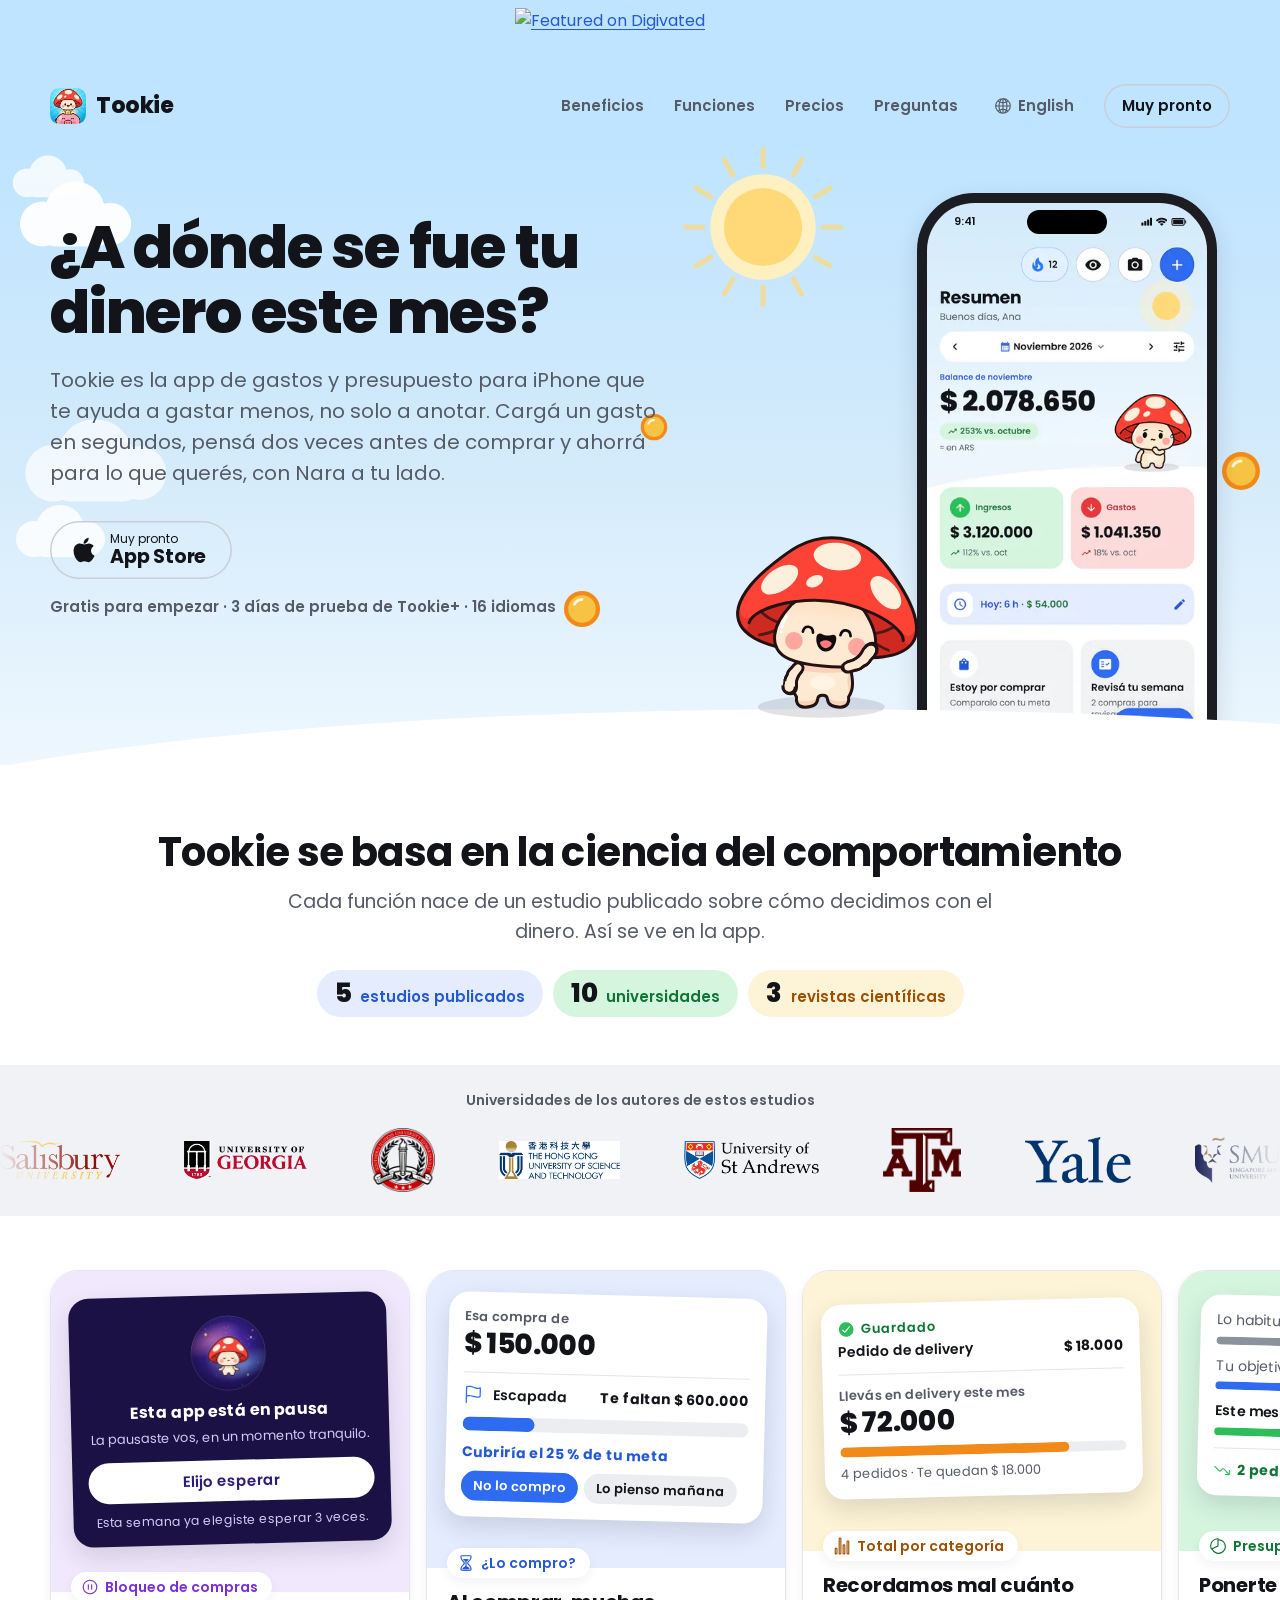
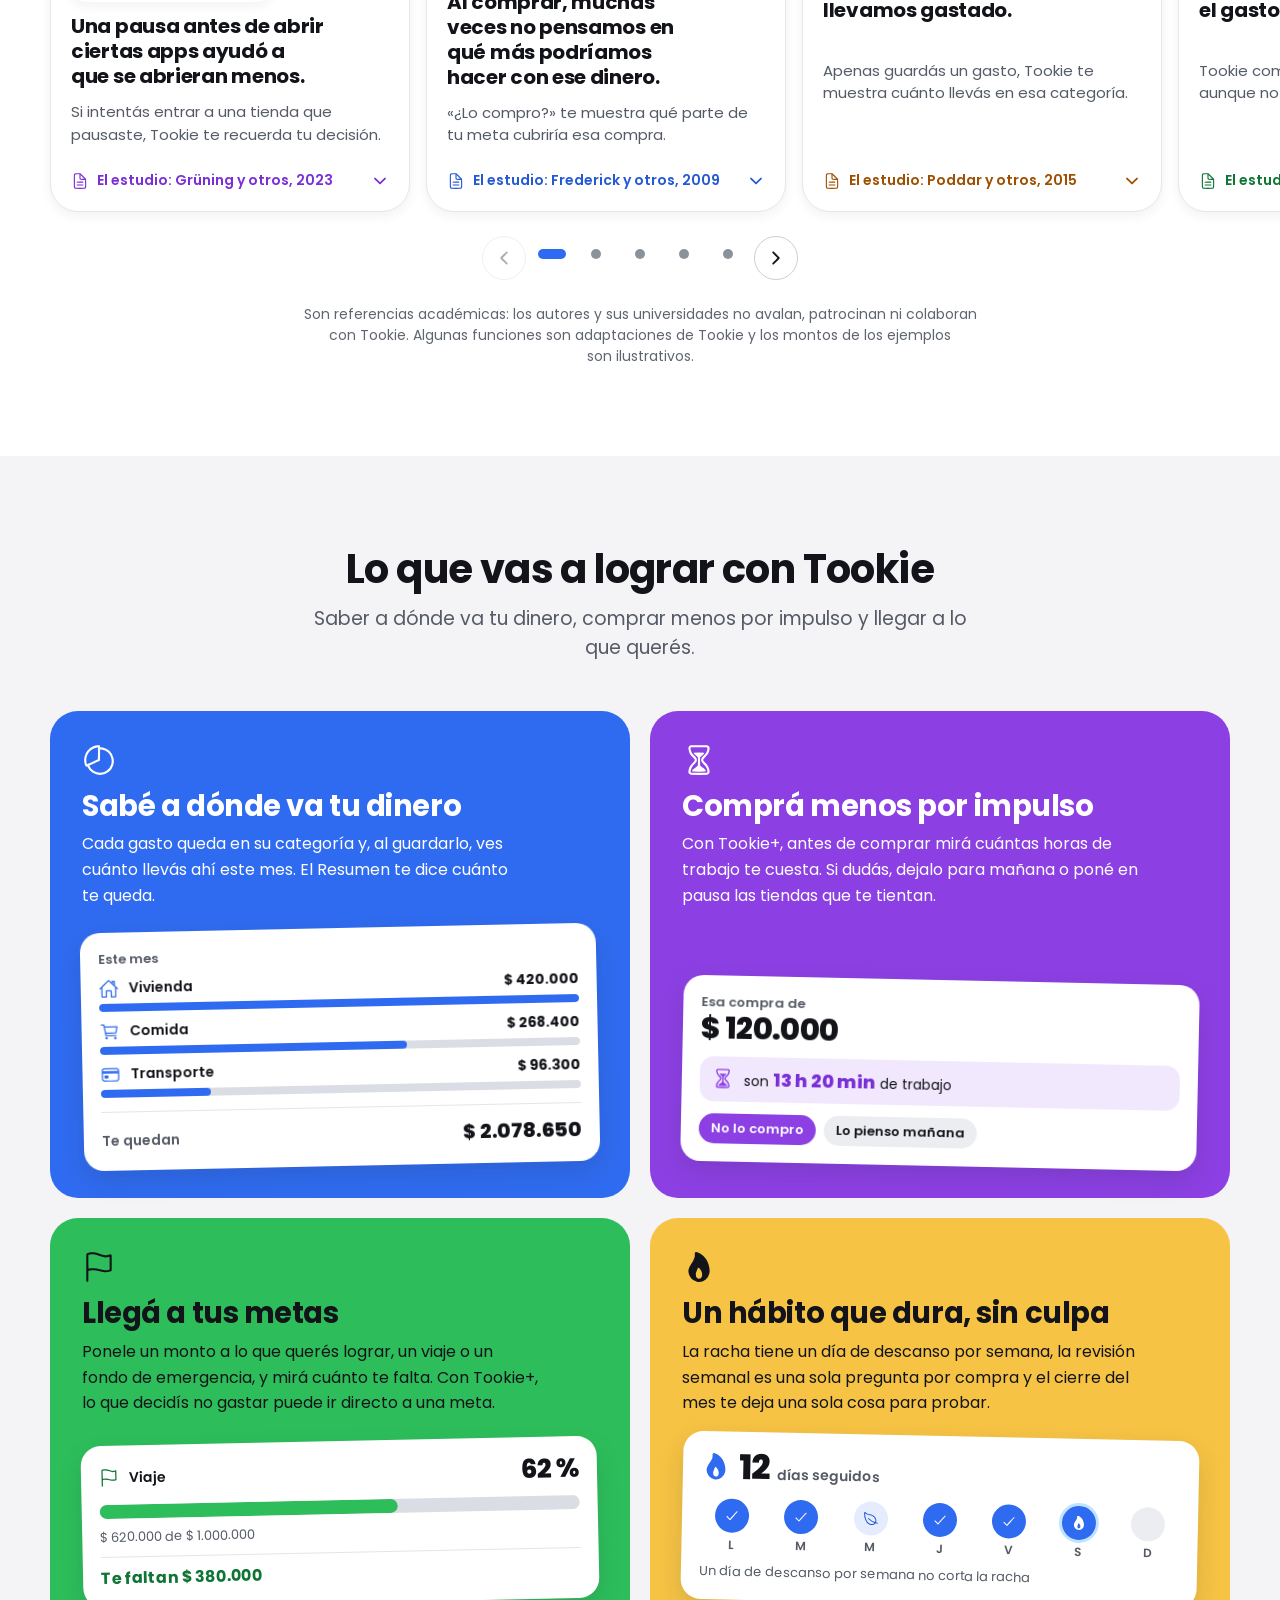
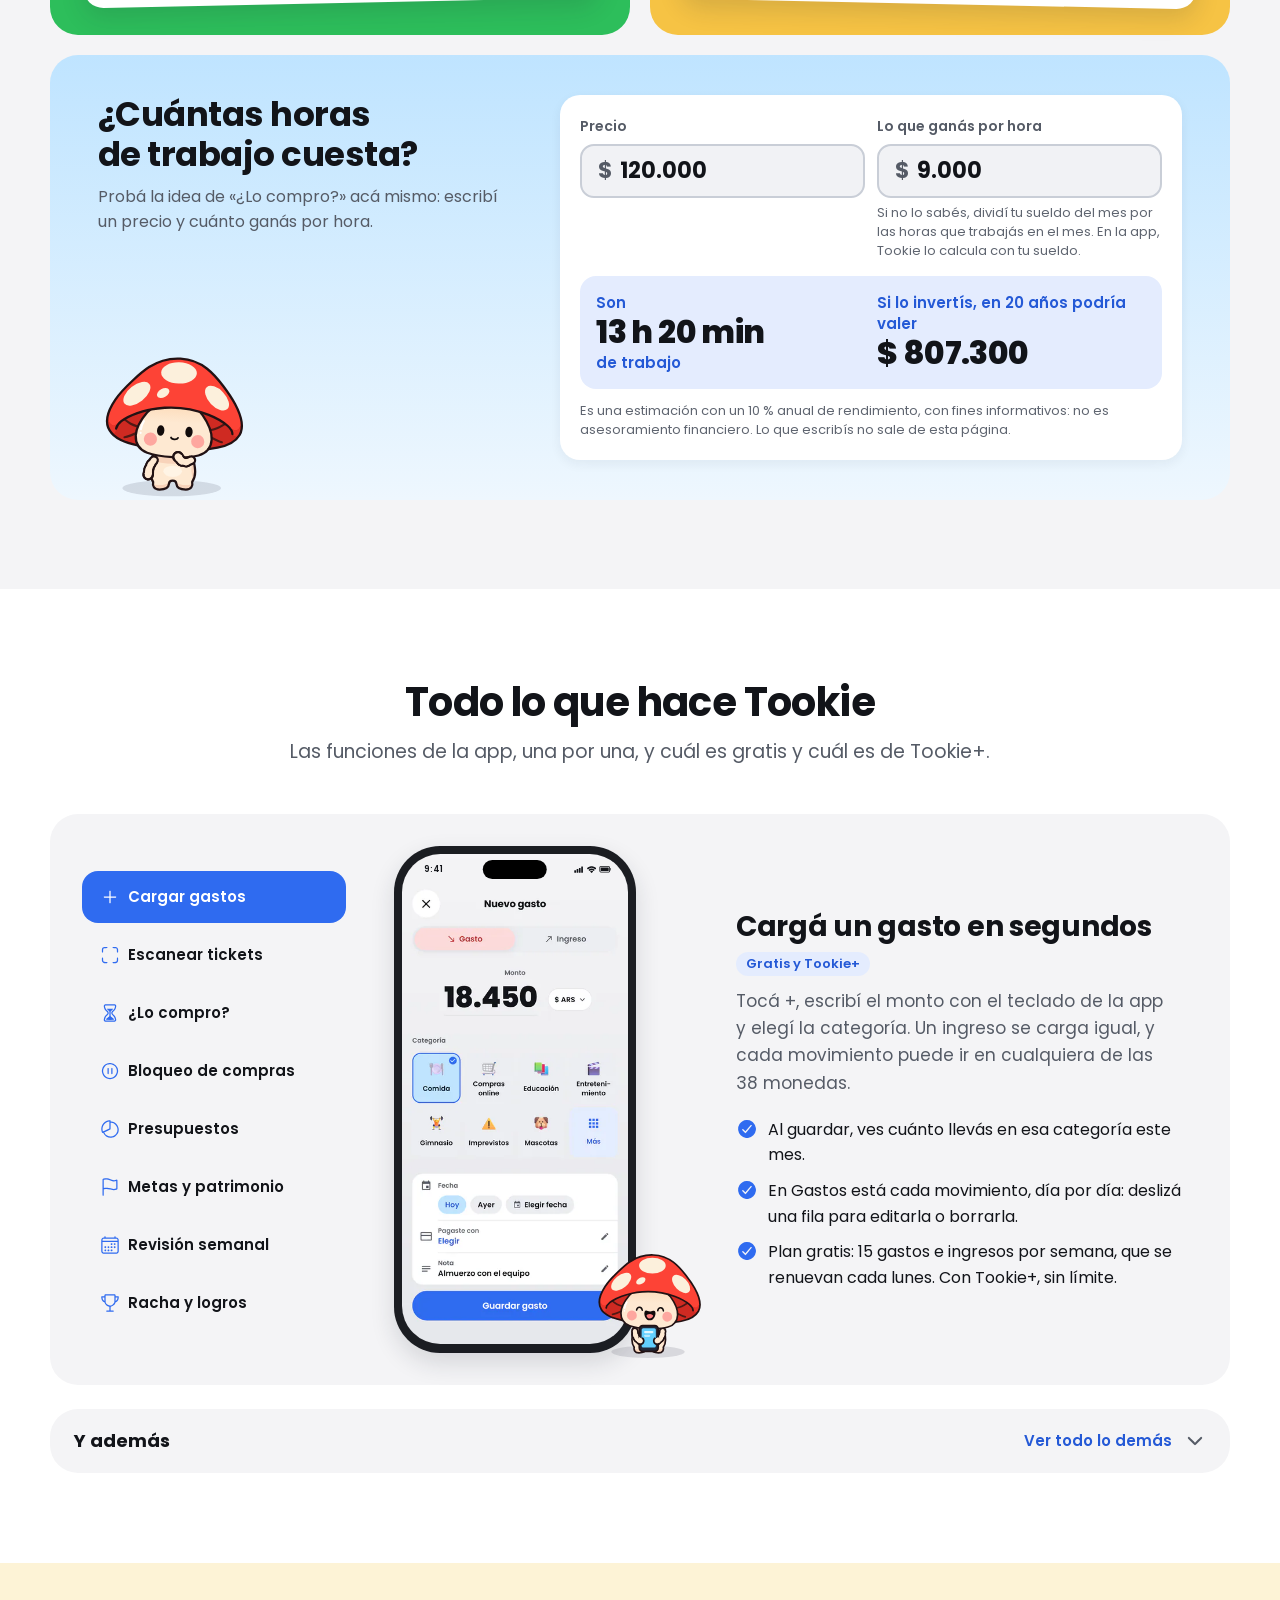
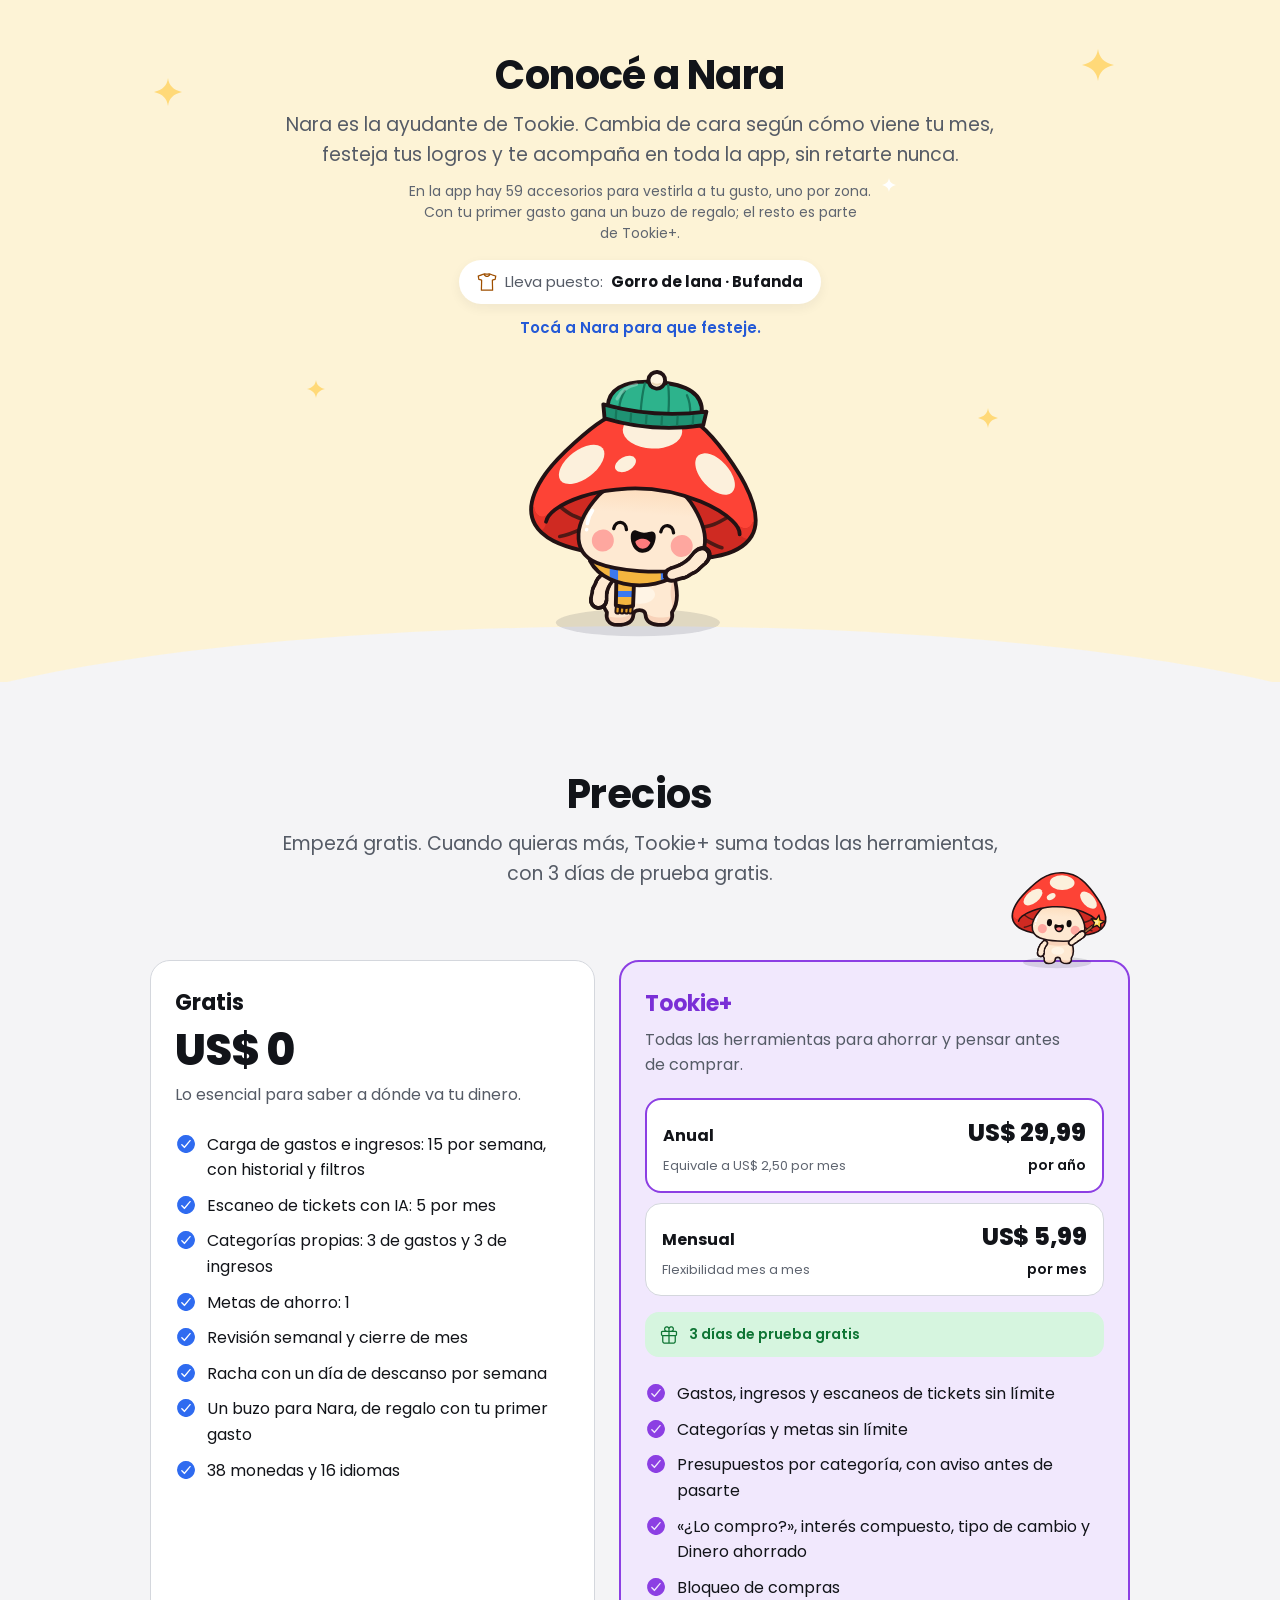
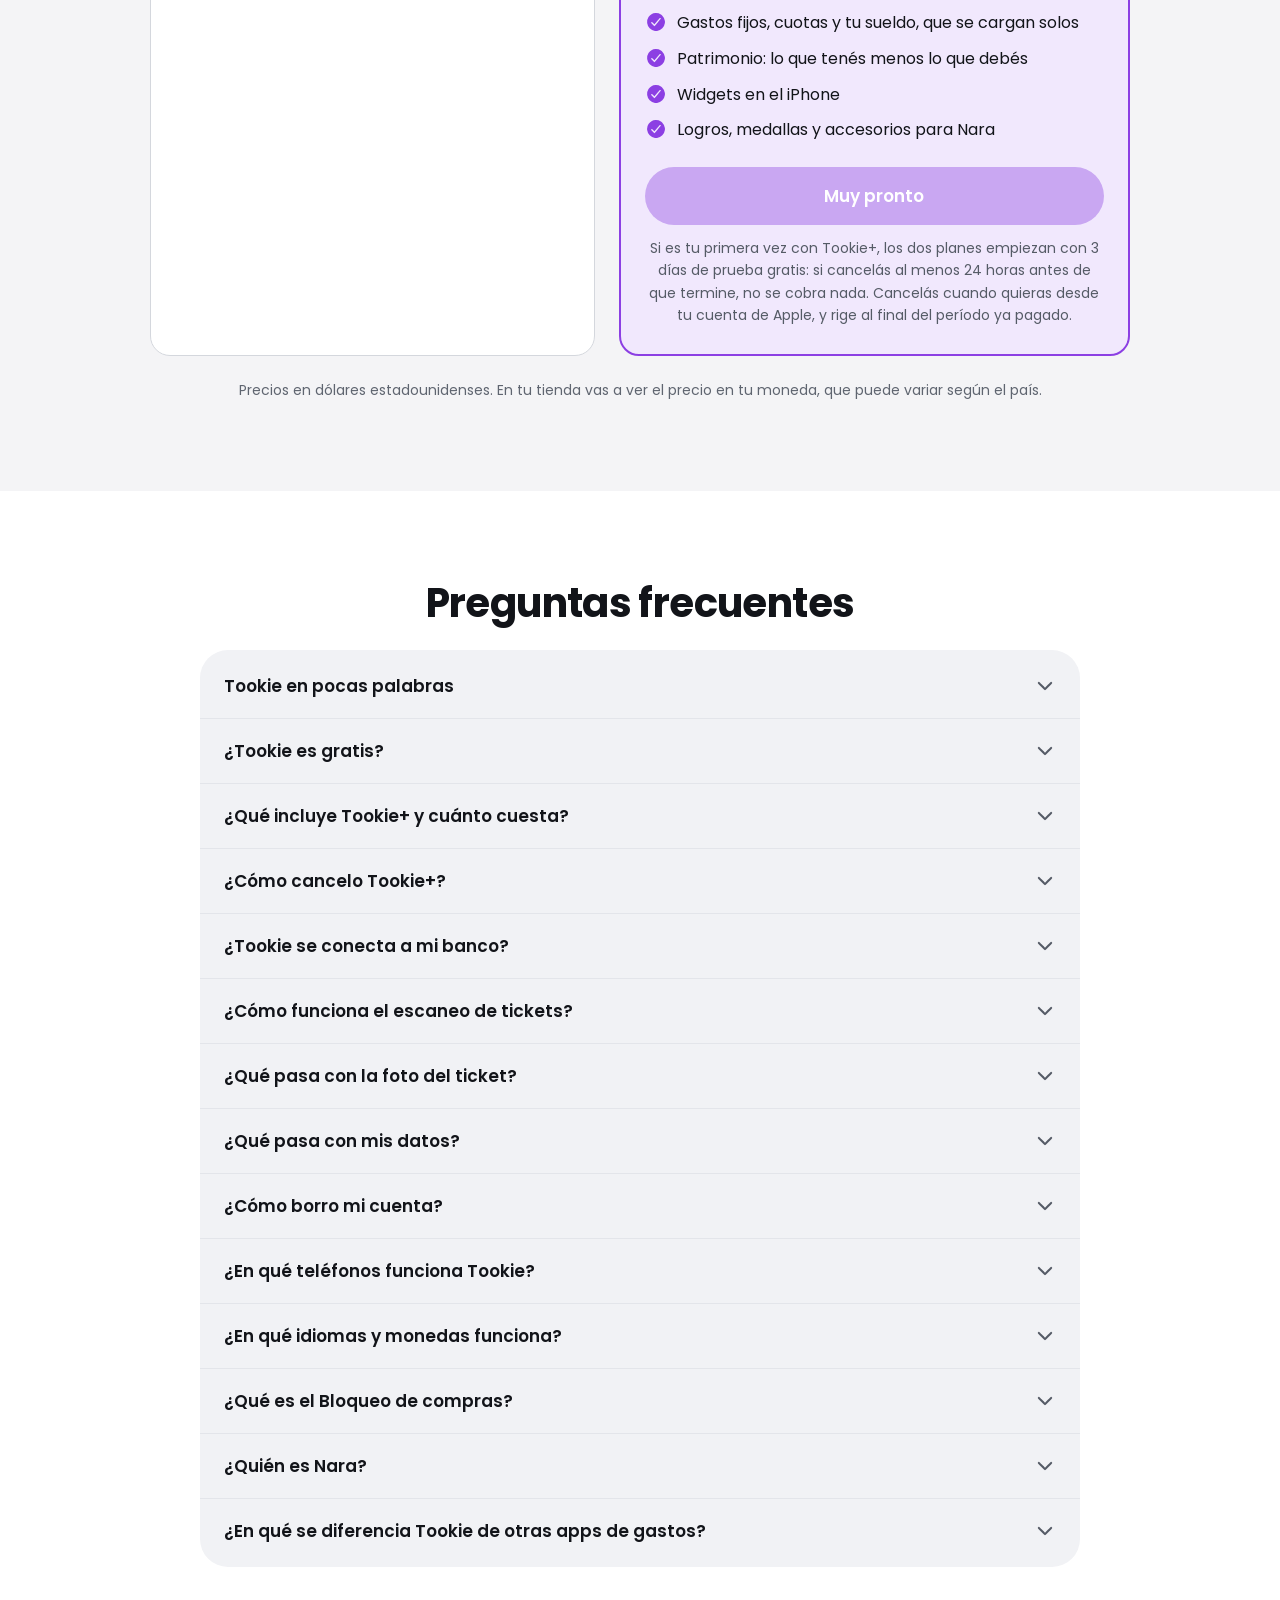
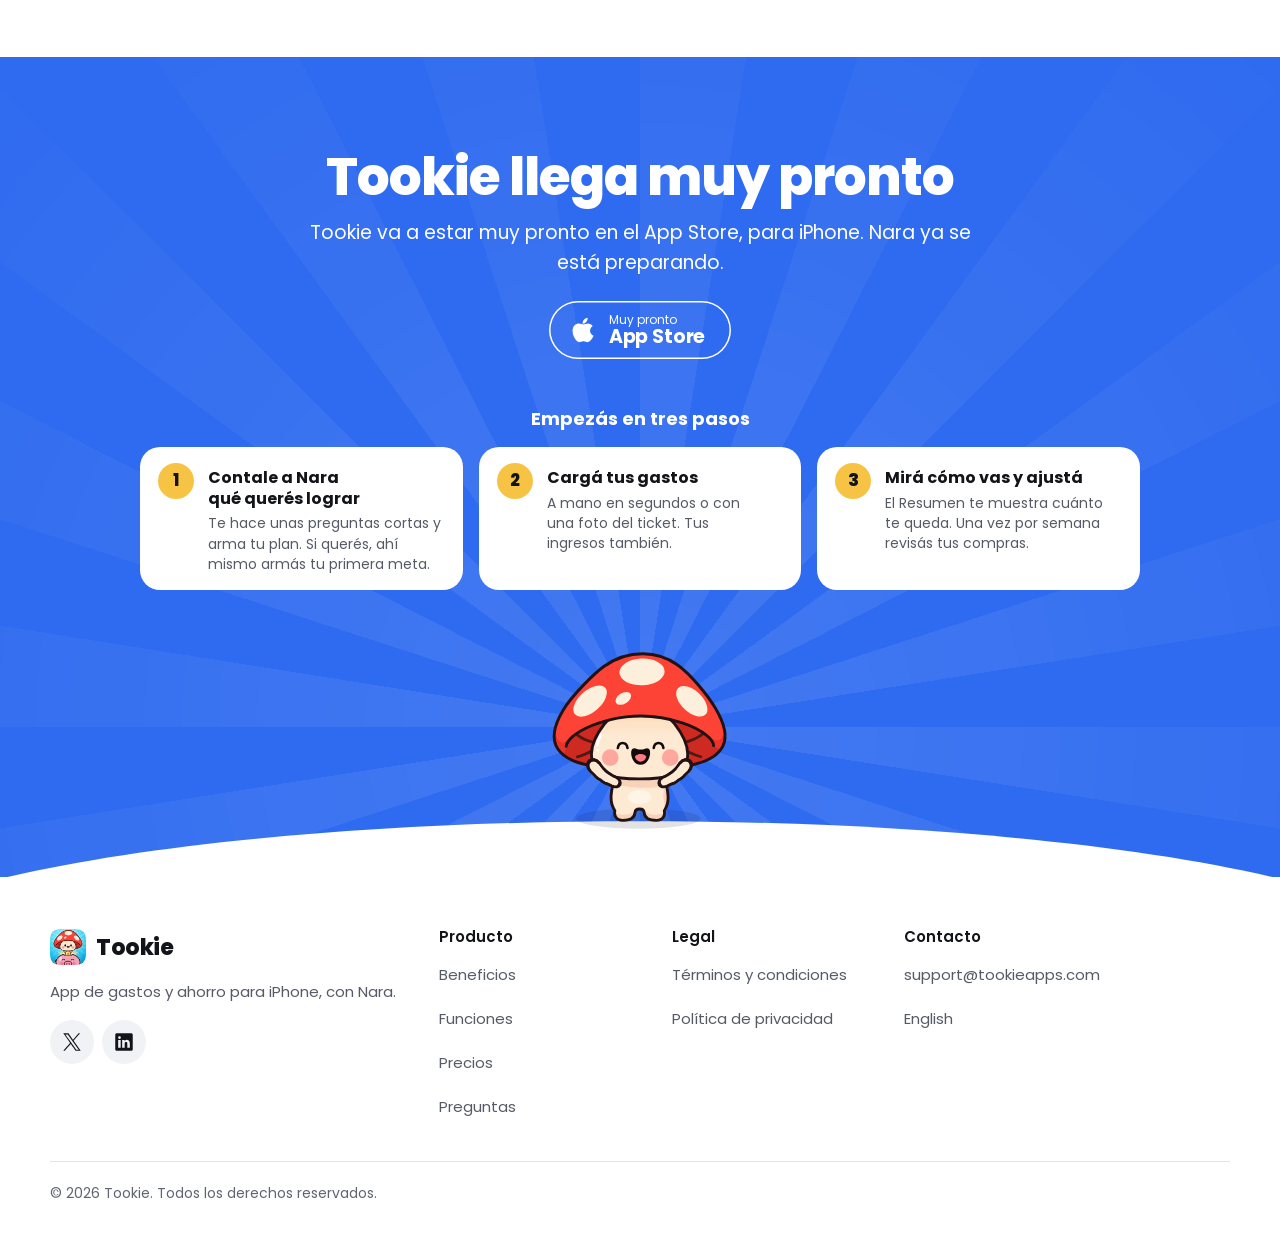
==== commit f6b8beda: "Web: el badge de Digivated va arriba de todo en la página (26/11/2026) Co-Authored-By: Claude Sonnet" ====
--- a/es/index.html
+++ b/es/index.html
@@ -43,13 +43,14 @@
 
 <link rel="preload" href="../assets/fuentes/poppins-400.woff" as="font" type="font/woff" crossorigin>
 <link rel="preload" href="../assets/fuentes/poppins-800.woff" as="font" type="font/woff" crossorigin>
-<link rel="stylesheet" href="../assets/sitio.8c57a26735.css">
+<link rel="stylesheet" href="../assets/sitio.89890137fe.css">
 <script>(function(d,w){var c=d.documentElement.classList;c.replace('sin-js','con-js');if('IntersectionObserver'in w&&!(w.matchMedia&&w.matchMedia('(prefers-reduced-motion: reduce)').matches)){c.add('anima');setTimeout(function(){if(!w.tookieListo)c.remove('anima')},4000)}})(document,window)</script>
 <script src="../assets/sitio.js?v=386328d8" defer></script>
 <script type="application/ld+json">{"@context":"https://schema.org","@graph":[{"@type":"Organization","@id":"https://tookieapps.com/#organizacion","name":"Tookie","url":"https://tookieapps.com/","logo":{"@type":"ImageObject","url":"https://tookieapps.com/assets/imagenes/icono-app.png","width":512,"height":512},"image":"https://tookieapps.com/assets/imagenes/icono-app.png","description":"App de gastos y presupuesto para iPhone: cargá gastos en segundos, escaneá tickets y pensá dos veces antes de comprar.","email":"support@tookieapps.com","contactPoint":{"@type":"ContactPoint","contactType":"customer support","email":"support@tookieapps.com","availableLanguage":["en","es"]},"sameAs":["https://x.com/tookieapp","https://www.linkedin.com/company/tookieapp"]},{"@type":"WebSite","@id":"https://tookieapps.com/#sitio","name":"Tookie","alternateName":["Tookie app"],"url":"https://tookieapps.com/","inLanguage":["es","en"],"publisher":{"@id":"https://tookieapps.com/#organizacion"},"description":"Controlá tus gastos, armá presupuestos y ahorrá para tus metas con Tookie. Escaneá tickets con IA y frená las compras por impulso. Gratis para empezar."},{"@type":"WebPage","@id":"https://tookieapps.com/es/#pagina","url":"https://tookieapps.com/es/","name":"Tookie: app de gastos y ahorro para iPhone","description":"Controlá tus gastos, armá presupuestos y ahorrá para tus metas con Tookie. Escaneá tickets con IA y frená las compras por impulso. Gratis para empezar.","inLanguage":"es","isPartOf":{"@id":"https://tookieapps.com/#sitio"},"about":{"@id":"https://tookieapps.com/#app"},"mainEntity":{"@id":"https://tookieapps.com/#app"},"publisher":{"@id":"https://tookieapps.com/#organizacion"},"primaryImageOfPage":{"@type":"ImageObject","url":"https://tookieapps.com/assets/imagenes/og-es.png","width":1200,"height":630},"citation":[{"@type":"ScholarlyArticle","name":"Imperfect Recall: The Impact of Composite Spending Information Disclosure on Credit Card Spending","author":[{"@type":"Person","name":"Amit Poddar"},{"@type":"Person","name":"Cameron M. Ellis"},{"@type":"Person","name":"Timucin Ozcan"}],"datePublished":"2015","isPartOf":{"@type":"Periodical","name":"Journal of Consumer Policy"},"url":"https://doi.org/10.1007/s10603-014-9279-8","identifier":{"@type":"PropertyValue","propertyID":"DOI","value":"10.1007/s10603-014-9279-8"}},{"@type":"ScholarlyArticle","name":"Effects of Payment Mechanism on Spending Behavior: The Role of Rehearsal and Immediacy of Payments","author":[{"@type":"Person","name":"Dilip Soman"}],"datePublished":"2001","isPartOf":{"@type":"Periodical","name":"Journal of Consumer Research"},"url":"https://doi.org/10.1086/319621","identifier":{"@type":"PropertyValue","propertyID":"DOI","value":"10.1086/319621"}},{"@type":"ScholarlyArticle","name":"The Influence of Budgets on Consumer Spending","author":[{"@type":"Person","name":"Marcel F. Lukas"},{"@type":"Person","name":"Ray Charles “Chuck” Howard"}],"datePublished":"2023","isPartOf":{"@type":"Periodical","name":"Journal of Consumer Research"},"url":"https://doi.org/10.1093/jcr/ucac024","identifier":{"@type":"PropertyValue","propertyID":"DOI","value":"10.1093/jcr/ucac024"}},{"@type":"ScholarlyArticle","name":"Opportunity Cost Neglect","author":[{"@type":"Person","name":"Shane Frederick"},{"@type":"Person","name":"Nathan Novemsky"},{"@type":"Person","name":"Jing Wang"},{"@type":"Person","name":"Ravi Dhar"},{"@type":"Person","name":"Stephen Nowlis"}],"datePublished":"2009","isPartOf":{"@type":"Periodical","name":"Journal of Consumer Research"},"url":"https://doi.org/10.1086/599764","identifier":{"@type":"PropertyValue","propertyID":"DOI","value":"10.1086/599764"}},{"@type":"ScholarlyArticle","name":"Directing smartphone use through the self-nudge app one sec","author":[{"@type":"Person","name":"David J. Grüning"},{"@type":"Person","name":"Frederik Riedel"},{"@type":"Person","name":"Philipp Lorenz-Spreen"}],"datePublished":"2023","isPartOf":{"@type":"Periodical","name":"Proceedings of the National Academy of Sciences (PNAS)"},"url":"https://doi.org/10.1073/pnas.2213114120","identifier":{"@type":"PropertyValue","propertyID":"DOI","value":"10.1073/pnas.2213114120"}}]},{"@type":"MobileApplication","@id":"https://tookieapps.com/#app","name":"Tookie","alternateName":["Tookie app"],"description":"Tookie es una app de finanzas personales para iPhone que te ayuda a controlar tus gastos y a ahorrar. Con el plan gratis cargás hasta 15 gastos e ingresos por semana, a mano o con una foto del ticket, que lee una IA, y armás tu primera meta de ahorro. Con Tookie+, el plan pago, sumás presupuestos por categoría, «¿Lo compro?» (cuántas horas de trabajo te cuesta una compra), el Bloqueo de compras, gastos fijos y cuotas que se cargan solos, y tu patrimonio. Sus funciones se inspiran en estudios de ciencia del comportamiento y te acompaña Nara, la ayudante de la app.","url":"https://tookieapps.com/es/","operatingSystem":"iOS","applicationCategory":"FinanceApplication","applicationSubCategory":"Finanzas personales: control de gastos, presupuestos y ahorro","image":"https://tookieapps.com/assets/imagenes/icono-app.png","isAccessibleForFree":true,"offers":[{"@type":"Offer","name":"Gratis","description":"Lo esencial para saber a dónde va tu dinero.","price":0,"priceCurrency":"USD","category":"free","seller":{"@id":"https://tookieapps.com/#organizacion"}},{"@type":"Offer","name":"Tookie+ · Mensual","price":5.99,"priceCurrency":"USD","category":"subscription","priceSpecification":{"@type":"UnitPriceSpecification","price":5.99,"priceCurrency":"USD","billingDuration":"P1M","unitCode":"MON","referenceQuantity":{"@type":"QuantitativeValue","value":1,"unitCode":"MON"}},"seller":{"@id":"https://tookieapps.com/#organizacion"},"description":"Flexibilidad mes a mes. 3 días de prueba gratis para quien se suscribe por primera vez","validFrom":"2026-11-16"},{"@type":"Offer","name":"Tookie+ · Anual","price":29.99,"priceCurrency":"USD","category":"subscription","priceSpecification":{"@type":"UnitPriceSpecification","price":29.99,"priceCurrency":"USD","billingDuration":"P1Y","unitCode":"ANN","referenceQuantity":{"@type":"QuantitativeValue","value":1,"unitCode":"ANN"}},"seller":{"@id":"https://tookieapps.com/#organizacion"},"description":"Equivale a US$ 2,50 por mes. 3 días de prueba gratis para quien se suscribe por primera vez","validFrom":"2026-11-16"}],"author":{"@id":"https://tookieapps.com/#organizacion"},"publisher":{"@id":"https://tookieapps.com/#organizacion"},"screenshot":[{"@type":"ImageObject","url":"https://tookieapps.com/assets/imagenes/capturas/es/Resumen.webp","contentUrl":"https://tookieapps.com/assets/imagenes/capturas/es/Resumen.webp","caption":"Pantalla de inicio de Tookie: el balance del mes con ingresos y gastos, y Nara al lado del monto.","width":780,"height":1695},{"@type":"ImageObject","url":"https://tookieapps.com/assets/imagenes/capturas/es/AgregarGasto.webp","contentUrl":"https://tookieapps.com/assets/imagenes/capturas/es/AgregarGasto.webp","caption":"Pantalla «Nuevo gasto» de Tookie: elegir entre gasto e ingreso, la categoría, el monto en pesos y el teclado numérico.","width":780,"height":1695},{"@type":"ImageObject","url":"https://tookieapps.com/assets/imagenes/capturas/es/ScanTicketResultado.webp","contentUrl":"https://tookieapps.com/assets/imagenes/capturas/es/ScanTicketResultado.webp","caption":"Tookie leyendo un ticket de supermercado: Nara con una lupa y los datos total, comercio, fecha y categoría encontrados.","width":780,"height":1695},{"@type":"ImageObject","url":"https://tookieapps.com/assets/imagenes/capturas/es/LoComproLleno.webp","contentUrl":"https://tookieapps.com/assets/imagenes/capturas/es/LoComproLleno.webp","caption":"Pantalla «¿Lo compro?» de Tookie: una compra de $ 120.000 equivale a 13 h 20 min de trabajo, con los botones «No lo compro», «Sí, cargarlo» y «Lo pienso mañana».","width":780,"height":1695},{"@type":"ImageObject","url":"https://tookieapps.com/assets/imagenes/capturas/es/BloqueoComprasActivo.webp","contentUrl":"https://tookieapps.com/assets/imagenes/capturas/es/BloqueoComprasActivo.webp","caption":"Pantalla «Bloqueo de compras» de Tookie con el bloqueo activo, tres tiendas bloqueadas y las veces que se eligió esperar.","width":780,"height":1695},{"@type":"ImageObject","url":"https://tookieapps.com/assets/imagenes/capturas/es/PresupuestosObjetivos.webp","contentUrl":"https://tookieapps.com/assets/imagenes/capturas/es/PresupuestosObjetivos.webp","caption":"Pantalla «Presupuestos» de Tookie: lo gastado en el mes, un anillo con el 91 % usado y categorías comparadas con lo habitual.","width":780,"height":1695},{"@type":"ImageObject","url":"https://tookieapps.com/assets/imagenes/capturas/es/Metas.webp","contentUrl":"https://tookieapps.com/assets/imagenes/capturas/es/Metas.webp","caption":"Pantalla «Metas» de Tookie con tres metas en camino, cada una con su porcentaje, y Nara con una moneda y un chanchito.","width":780,"height":1695},{"@type":"ImageObject","url":"https://tookieapps.com/assets/imagenes/capturas/es/RevisionSemanal.webp","contentUrl":"https://tookieapps.com/assets/imagenes/capturas/es/RevisionSemanal.webp","caption":"Revisión semanal de Tookie: una cena con amigos y la pregunta «Si pudieras elegir de nuevo, ¿volverías a hacer esta compra?», con las respuestas Sí, No estoy seguro y No.","width":780,"height":1695},{"@type":"ImageObject","url":"https://tookieapps.com/assets/imagenes/capturas/es/Logros.webp","contentUrl":"https://tookieapps.com/assets/imagenes/capturas/es/Logros.webp","caption":"Pantalla de logros de Tookie: la colección de medallas, el siguiente logro y Nara festejando.","width":780,"height":1695}],"inLanguage":["es","es-419","en-US","en-GB","pt-BR","fr","de","it","nl","pl","sv","no","da","tr","zh-Hans","ja","ko"],"featureList":["Cargá un gasto en segundos","Escaneá tickets con IA","Antes de comprar, mirá cuánto te cuesta","Poné en pausa las tiendas que te tientan","Presupuestos que te avisan antes","Metas de ahorro y patrimonio","Revisión semanal y cierre de mes","Racha, logros y accesorios para Nara","Widgets en el iPhone","16 idiomas","38 monedas","Ocultar saldos","Gastos fijos y cuotas","Interés compuesto y tipo de cambio","Tu sueldo, previsto","Avisos con Nara","El clima en tu Resumen","Paseo por Tookie"]},{"@type":"FAQPage","@id":"https://tookieapps.com/es/#preguntas","url":"https://tookieapps.com/es/#preguntas","name":"Preguntas frecuentes","inLanguage":"es","isPartOf":{"@id":"https://tookieapps.com/es/#pagina"},"mainEntity":[{"@type":"Question","name":"¿Tookie es gratis?","acceptedAnswer":{"@type":"Answer","text":"Sí, Tookie es gratis para empezar. Con el plan gratis cargás hasta 15 gastos e ingresos por semana, usás el historial y los filtros, escaneás 5 tickets por mes y armás tu primera meta de ahorro. Tookie+ es el plan pago, con el resto de las herramientas."}},{"@type":"Question","name":"¿Qué incluye Tookie+ y cuánto cuesta?","acceptedAnswer":{"@type":"Answer","text":"Tookie+ cuesta US$ 29,99 por año o US$ 5,99 por mes. Si es tu primera vez con Tookie+, los dos planes empiezan con 3 días de prueba gratis. Suma gastos, ingresos y escaneos sin límite, presupuestos, «¿Lo compro?», el Bloqueo de compras, gastos fijos y cuotas, tu patrimonio, metas y categorías sin límite, widgets en el iPhone, y logros y accesorios para Nara. En tu tienda vas a ver el precio en tu moneda."}},{"@type":"Question","name":"¿Cómo cancelo Tookie+?","acceptedAnswer":{"@type":"Answer","text":"Lo cancelás cuando quieras desde la tienda donde lo compraste. En el iPhone: Ajustes → tu nombre → Suscripciones, o «Gestionar suscripción» dentro de Tookie. La cancelación rige al final del período ya pagado, y si cancelás al menos 24 horas antes de que termine la prueba gratis, no se cobra nada."}},{"@type":"Question","name":"¿Tookie se conecta a mi banco?","acceptedAnswer":{"@type":"Answer","text":"No. Tookie no se conecta a tu banco, a tus tarjetas ni a billeteras virtuales, y nunca te pide sus claves. Cada movimiento lo cargás vos: a mano, en segundos, o con una foto del ticket."}},{"@type":"Question","name":"¿Cómo funciona el escaneo de tickets?","acceptedAnswer":{"@type":"Answer","text":"Le sacás una foto al ticket, o elegís de la galería una captura de una compra online, y una IA lee el comercio, el monto, la fecha y la categoría. Antes de guardar revisás cada dato y lo podés cambiar; si el ticket no tiene una fecha legible, se usa la de hoy. En el plan gratis tenés 5 escaneos por mes y con Tookie+, sin límite."}},{"@type":"Question","name":"¿Qué pasa con la foto del ticket?","acceptedAnswer":{"@type":"Answer","text":"La foto se usa solo para leer el ticket y \u003cstrong>no se guarda\u003c/strong>, ni en tu cuenta ni en los servidores de Tookie. Viaja cifrada al servidor de Tookie, que se la pasa a OpenAI para leerla: si el ticket muestra datos tuyos, como tu nombre, OpenAI los puede ver. Quedan el gasto que confirmás y un registro del escaneo con lo que se leyó, sin la foto. El detalle está en la \u003ca href=\"https://tookieapps.com/privacidad.html#es\">Política de privacidad\u003c/a>."}},{"@type":"Question","name":"¿Qué pasa con mis datos?","acceptedAnswer":{"@type":"Answer","text":"Tus datos se guardan para que la app funcione y estén cuando volvés a entrar, también desde otro teléfono. Tookie no vende tus datos, no muestra publicidad y no te rastrea en otras apps ni sitios. Todo viaja cifrado y una cuenta no puede leer los datos de otra. Más detalle en la \u003ca href=\"https://tookieapps.com/privacidad.html#es\">Política de privacidad\u003c/a>."}},{"@type":"Question","name":"¿Cómo borro mi cuenta?","acceptedAnswer":{"@type":"Answer","text":"Desde la app, en Perfil → Eliminar cuenta. Es permanente: se borran tu cuenta y tus datos. Borrar la cuenta no cancela una suscripción, así que si pagás Tookie+, cancelalo antes en la tienda."}},{"@type":"Question","name":"¿En qué teléfonos funciona Tookie?","acceptedAnswer":{"@type":"Answer","text":"Tookie es una app para iPhone y se descarga del App Store."}},{"@type":"Question","name":"¿En qué idiomas y monedas funciona?","acceptedAnswer":{"@type":"Answer","text":"Tookie está en 16 idiomas: español, inglés de Estados Unidos y del Reino Unido, portugués, francés, alemán, italiano, neerlandés, polaco, sueco, noruego, danés, turco, chino simplificado, japonés y coreano. Cada gasto se guarda en su moneda, entre 38, y los totales se pasan a tu moneda principal."}},{"@type":"Question","name":"¿Qué es el Bloqueo de compras?","acceptedAnswer":{"@type":"Answer","text":"Es una función de Tookie+ que pone en pausa las apps de compras que elegís. Si intentás abrir una, aparece una pantalla de Tookie con un solo botón, «Elijo esperar», y para volver a abrirla tenés que cambiar tu decisión desde Tookie. Usa Tiempo en pantalla de Apple y Tookie no ve qué apps tenés. Depende de los permisos del iPhone y puede no estar disponible en todos los dispositivos."}},{"@type":"Question","name":"¿Quién es Nara?","acceptedAnswer":{"@type":"Answer","text":"Nara es la ayudante de Tookie. Te acompaña en toda la app, cambia de cara según cómo viene tu mes, festeja tus logros y te muestra cómo se usa en el Paseo por Tookie. Con tu primer gasto gana un buzo de regalo, con cualquier plan. Con Tookie+ la vestís entera: 16 accesorios se usan de entrada y el resto se gana con los logros."}},{"@type":"Question","name":"¿En qué se diferencia Tookie de otras apps de gastos?","acceptedAnswer":{"@type":"Answer","text":"Tookie está pensado para que gastes menos, no solo para anotar. Antes de comprar te muestra cuántas horas de trabajo te cuesta y te deja poner en pausa las tiendas que te tientan; sus funciones se inspiran en estudios de ciencia del comportamiento; no se conecta a tu banco, así que vos decidís qué cargar; y no te reta: la racha tiene un día de descanso y Nara te acompaña."}}]}]}</script>
 </head>
 <body class="pagina pagina--inicio">
 <a class="saltar" href="#contenido">Saltar al contenido</a>
+<div class="insignia-superior"><a href="https://digivated.com/projects/listing/8116a3ad-ad06-4e67-b48f-d68ad1806348" data-digivated-project="8116a3ad-ad06-4e67-b48f-d68ad1806348" target="_blank" rel="noopener"><img src="https://digivated.com/badge/8116a3ad-ad06-4e67-b48f-d68ad1806348?theme=dark" alt="Featured on Digivated" width="250" height="54" loading="lazy"></a></div>
 <header class="encabezado" data-encabezado>
 <div class="contenedor encabezado__fila">
 <a class="marca" href="#inicio"><img src="../assets/imagenes/icono-app-64.webp" srcset="../assets/imagenes/icono-app-64.webp 64w, ../assets/imagenes/icono-app-128.webp 128w" sizes="36px" width="36" height="36" alt=""><span>Tookie</span></a>
@@ -485,8 +486,7 @@
 <li><a href="../" hreflang="en" lang="en">English</a></li>
 </ul></div>
 </div>
-<div class="contenedor pie__base"><p>© <span data-anio="2026">2026</span> Tookie. Todos los derechos reservados.</p>
-<div class="pie__insignia"><a href="https://digivated.com/projects/listing/8116a3ad-ad06-4e67-b48f-d68ad1806348" data-digivated-project="8116a3ad-ad06-4e67-b48f-d68ad1806348" target="_blank" rel="noopener"><img src="https://digivated.com/badge/8116a3ad-ad06-4e67-b48f-d68ad1806348?theme=dark" alt="Featured on Digivated" width="250" height="54" loading="lazy"></a></div></div>
+<div class="contenedor pie__base"><p>© <span data-anio="2026">2026</span> Tookie. Todos los derechos reservados.</p></div>
 </footer>
 <script>(function(){var d=document,w=window,u="../assets/nara.427912b1.js",e=0,c=[],N=".nara[data-nara-interactiva]",v=d.querySelectorAll(".vestidor[hidden]"),n=d.querySelectorAll(N),t=d.querySelectorAll(".nara__tocala"),i,a;for(i=0;i<v.length;i++)v[i].hidden=!1;for(i=0;i<n.length;i++){a=n[i];a.setAttribute("role","button");a.setAttribute("tabindex","0");a.setAttribute("aria-label",a.getAttribute("data-nara-etiqueta")||"Nara");a.removeAttribute("aria-hidden")}function b(x){for(var j=0;j<v.length;j++){if(x)v[j].setAttribute("aria-busy","true");else v[j].removeAttribute("aria-busy");v[j].classList.toggle("vestidor--cargando",!!x)}}function f(){if(e)return;e=1;b(1);import(new URL(u,d.baseURI).href).then(function(m){e=2;b(0);m.iniciar({cola:c})}).catch(function(){var j;e=3;b(0);for(j=0;j<v.length;j++)v[j].hidden=!0;for(j=0;j<t.length;j++)t[j].hidden=!0;for(j=0;j<n.length;j++){a=n[j];a.removeAttribute("role");a.removeAttribute("tabindex");a.removeAttribute("aria-label");a.removeAttribute("data-nara-interactiva");a.setAttribute("aria-hidden","true")}})}function q(x){var k=c.indexOf(x);if(k>=0)c.splice(k,1);c.push(x);f()}d.addEventListener("click",function(z){if(e>1)return;var x=z.target,y=x&&x.closest&&x.closest(".vestidor [data-accesorio],.vestidor [data-accion=sacar-todo],"+N);if(y)q(y)});d.addEventListener("keydown",function(z){var x=z.target,k=z.key;if(e>1||k!=="Enter"&&k!==" "&&k!=="Spacebar"||!x||!x.matches||!x.matches(N))return;z.preventDefault();q(x)});var g=w.matchMedia&&w.matchMedia("(prefers-reduced-motion: reduce)"),s=navigator.connection&&navigator.connection.saveData;function o(){(w.requestIdleCallback||function(h){setTimeout(h,1500)})(f,{timeout:4000})}function l(){if(d.readyState==="complete")o();else w.addEventListener("load",o)}if(s)return;if(g&&g.matches){var h=function(z){if(!z.matches)l()};if(g.addEventListener)g.addEventListener("change",h);else if(g.addListener)g.addListener(h);return}l()})();</script>
 </body>
--- a/assets/sitio.89890137fe.css
+++ b/assets/sitio.89890137fe.css
@@ -0,0 +1,1555 @@
+/* Tookie · estilos del sitio (fuente: web/estilos/sitio.css) */
+@font-face { font-family: 'Poppins'; font-style: normal; font-weight: 400; font-display: swap; src: url('fuentes/poppins-400.woff') format('woff'); }
+@font-face { font-family: 'Poppins'; font-style: normal; font-weight: 600; font-display: swap; src: url('fuentes/poppins-600.woff') format('woff'); }
+@font-face { font-family: 'Poppins'; font-style: normal; font-weight: 700; font-display: swap; src: url('fuentes/poppins-700.woff') format('woff'); }
+@font-face { font-family: 'Poppins'; font-style: normal; font-weight: 800; font-display: swap; src: url('fuentes/poppins-800.woff') format('woff'); }
+:root {
+color-scheme: light;
+--fondo: #F4F4F6;
+--fondo-abajo: #E6E7EB;
+--colina: #FFFFFF;
+--colina-pasarela: #FBFBFC;
+--superficie: #FFFFFF;
+--superficie-suave: #F1F2F5;
+--superficie-hundida: #ECEDF1;
+--borde: #E3E5EA;
+--borde-control: #C9CED7;
+--borde-plan: #D4D7DD;
+--pista: #DADDE3;
+--tinta: #121419;
+--tinta-suave: #555B66;
+--tinta-tenue: #5F6570;
+--tinta-apagada: #8C929C;
+--blanco: #FFFFFF;
+--primario: #2F6BF0;
+--primario-texto: #2459D6;
+--primario-borde: #1D52C9;
+--primario-suave: #E4ECFE;
+--seleccion: #BFE4FF;
+--premium: #8C3FE3;
+--premium-texto: #7A2FD6;
+--premium-oscuro: #6A23C4;
+--premium-suave: #F1E8FD;
+--premium-apagado: #C9A7F2;
+--positivo: #2DBE5B;
+--positivo-texto: #0E7534;
+--positivo-suave: #D6F5DF;
+--negativo: #E5383B;
+--negativo-texto: #B32528;
+--negativo-suave: #FBDADA;
+--atencion: #F28A1A;
+--atencion-texto: #9E4F00;
+--logro: #F6C344;
+--logro-suave: #FDF3D6;
+--cielo-arriba: #BFE4FF;
+--cielo-medio: #D2EAFB;
+--cielo-abajo: #EEF7FE;
+--sol: #FFD978;
+--sol-halo: #FFF0C2;
+--nube: #FFFFFF;
+--velo-claro: rgba(255, 255, 255, 0.1);
+--telefono-marco: #1B1D22;
+--bloqueo-noche: #1B1145;
+--bloqueo-texto-suave: #D4CBF5;
+--bloqueo-boton-texto: #2E1B78;
+--sombra-suave: 0 4px 12px rgba(27, 32, 48, 0.06);
+--sombra-flotante: 0 10px 24px rgba(27, 32, 48, 0.14);
+--radio-chico: 10px;
+--radio-control: 14px;
+--radio-mosaico: 16px;
+--radio-tarjeta: 20px;
+--radio-hoja: 28px;
+--radio-pildora: 999px;
+--e-xs: 4px;
+--e-s: 8px;
+--e-m: 12px;
+--e-l: 16px;
+--e-xl: 20px;
+--e-xxl: 24px;
+--e-xxxl: 32px;
+--e-enorme: 48px;
+--toque-minimo: 44px;
+--toque-boton: 54px;
+--mov-rapido: 160ms;
+--mov-normal: 240ms;
+--mov-entrada: cubic-bezier(0.2, 0.8, 0.2, 1);
+--escala-toque: 0.96;
+--fuente: 'Poppins', system-ui, -apple-system, 'Segoe UI', Roboto, Arial, sans-serif;
+--contenedor: 1180px;
+--gutter: 20px;
+--encabezado-alto: 64px;
+--seccion-espacio: clamp(56px, 7vw, 96px);
+--colina-alto: clamp(46px, 6vw, 92px);
+--nara-piso: 0.9157;
+--nara-proporcion: 1.1400;
+}
+@media (min-width: 768px) {
+:root { --gutter: 32px; }
+}
+@media (min-width: 900px) {
+:root { --encabezado-alto: 72px; --toque-boton: 58px; }
+}
+*, *::before, *::after { box-sizing: border-box; }
+html {
+-webkit-text-size-adjust: 100%;
+text-size-adjust: 100%;
+scroll-padding-top: calc(var(--encabezado-alto) + 16px);
+}
+body {
+margin: 0;
+min-width: 320px;
+font-family: var(--fuente);
+font-size: 16px;
+line-height: 1.6;
+color: var(--tinta);
+background: var(--superficie);
+-webkit-font-smoothing: antialiased;
+-moz-osx-font-smoothing: grayscale;
+overflow-x: hidden;
+}
+h1, h2, h3, h4, p, ul, ol, dl, dd, figure, blockquote { margin: 0; }
+h1, h2, h3, h4 { font-weight: 700; color: var(--tinta); text-wrap: balance; }
+p { text-wrap: pretty; }
+:where(ul[class], ol[class]), .nav ul, .pie__columna ul { list-style: none; padding: 0; }
+img { display: block; max-width: 100%; height: auto; }
+button, input { font: inherit; color: inherit; }
+cite { font-style: normal; }
+a { color: var(--primario-texto); text-decoration-thickness: 1px; text-underline-offset: 0.18em; }
+a:hover { text-decoration-thickness: 2px; }
+:focus-visible { outline: 3px solid var(--primario); outline-offset: 3px; }
+main:focus { outline: none; }
+@media (prefers-reduced-motion: no-preference) {
+html:focus-within { scroll-behavior: smooth; }
+}
+[hidden] { display: none !important; }
+.sin-js .solo-js { display: none !important; }
+.solo-lector {
+position: absolute !important;
+width: 1px; height: 1px;
+margin: -1px; padding: 0;
+overflow: hidden;
+clip: rect(0 0 0 0);
+white-space: nowrap;
+border: 0;
+}
+.icono { display: inline-block; width: 20px; height: 20px; flex: none; vertical-align: middle; }
+.saltar {
+position: absolute;
+left: var(--gutter);
+top: -100px;
+z-index: 100;
+padding: 12px 20px;
+border-radius: var(--radio-pildora);
+background: var(--tinta);
+color: var(--blanco);
+font-weight: 600;
+text-decoration: none;
+}
+.saltar:focus { top: 12px; }
+.contenedor {
+width: 100%;
+max-width: calc(var(--contenedor) + 2 * var(--gutter));
+margin-inline: auto;
+padding-inline: var(--gutter);
+}
+.titulo-seccion {
+font-size: clamp(27px, 4vw, 40px);
+line-height: 1.15;
+letter-spacing: -0.015em;
+}
+.bajada {
+margin-top: var(--e-m);
+max-width: 60ch;
+font-size: clamp(17px, 1.5vw, 19px);
+line-height: 1.55;
+color: var(--tinta-suave);
+}
+.nota { font-size: 14px; line-height: 1.5; color: var(--tinta-tenue); }
+.boton {
+display: inline-flex;
+align-items: center;
+justify-content: center;
+gap: var(--e-s);
+min-height: var(--toque-boton);
+padding: 0 28px;
+border: 0;
+border-radius: var(--radio-pildora);
+font-weight: 600;
+font-size: 16px;
+line-height: 1.2;
+text-align: center;
+text-decoration: none;
+cursor: pointer;
+transition: transform var(--mov-rapido) ease, background-color var(--mov-rapido) ease;
+}
+.boton:active { transform: scale(var(--escala-toque)); }
+.boton .icono { width: 20px; height: 20px; }
+.boton--primario { background: var(--primario); color: var(--blanco); }
+.boton--primario:hover { background: var(--primario-borde); transform: translateY(-2px); }
+.boton--secundario { background: var(--superficie); color: var(--tinta); box-shadow: inset 0 0 0 1.5px var(--borde-control); }
+.boton--secundario:hover { background: var(--superficie-suave); }
+.boton--plus { background: var(--premium); color: var(--blanco); }
+.boton--plus:hover { background: var(--premium-oscuro); }
+.boton--chico { min-height: var(--toque-minimo); padding: 0 18px; font-size: 15px; }
+.boton--pronto { background: transparent; color: var(--tinta); box-shadow: inset 0 0 0 1.5px var(--borde-control); cursor: default; }
+.boton--apagado { background: var(--premium-apagado); color: var(--blanco); cursor: default; }
+.boton--apagado:hover { background: var(--premium-apagado); }
+.boton--pronto:active, .boton--apagado:active { transform: none; }
+@media (min-width: 900px) {
+.boton { font-size: 17px; }
+.boton--chico { font-size: 15px; }
+}
+.tiendas { display: flex; flex-wrap: wrap; gap: var(--e-m); }
+.tiendas--centro { justify-content: center; }
+.tienda {
+display: inline-flex;
+align-items: center;
+gap: var(--e-m);
+min-height: 58px;
+padding: 8px 26px 8px 20px;
+border-radius: var(--radio-pildora);
+background: var(--tinta);
+color: var(--blanco);
+text-decoration: none;
+transition: transform var(--mov-rapido) ease, background-color var(--mov-rapido) ease;
+}
+.tienda:hover { background: #2A2D34;  transform: translateY(-2px); }
+.tienda:active { transform: scale(var(--escala-toque)); }
+.tienda__icono { width: 28px; height: 28px; }
+.tienda--pronto { background: transparent; color: var(--tinta); box-shadow: inset 0 0 0 1.5px var(--borde-control); cursor: default; }
+.tienda--pronto:hover { background: transparent; transform: none; }
+.tienda--pronto:active { transform: none; }
+.tienda__textos { display: grid; line-height: 1.15; text-align: left; }
+.tienda__arriba { font-size: 12px; font-weight: 400; }
+.tienda__abajo { font-size: 19px; font-weight: 700; letter-spacing: -0.01em; }
+@media (max-width: 479px) {
+.tienda { flex: 1 1 150px; gap: 10px; min-height: 54px; padding: 8px 16px 8px 14px; }
+.tienda__icono { width: 24px; height: 24px; }
+.tienda__abajo { font-size: 17px; }
+}
+.chip {
+display: inline-flex;
+align-items: center;
+gap: 6px;
+min-height: var(--toque-minimo);
+padding: 4px 16px;
+border: 1px solid transparent;
+border-radius: var(--radio-pildora);
+background: var(--superficie-hundida);
+color: var(--tinta);
+font-size: 14px;
+font-weight: 600;
+line-height: 1.35;
+cursor: pointer;
+transition: transform var(--mov-rapido) ease, background-color var(--mov-rapido) ease;
+}
+.chip:hover { background: var(--pista); }
+.chip:active { transform: scale(var(--escala-toque)); }
+.chip[aria-pressed="true"] { background: var(--seleccion); color: var(--primario-texto); }
+@media (forced-colors: active) {
+.chip[aria-pressed="true"] { forced-color-adjust: none; background: Highlight; color: HighlightText; }
+}
+.insignia-superior { display: flex; justify-content: center; padding: var(--e-s) var(--e-l); background: var(--fondo); }
+.pagina--inicio .insignia-superior { background: var(--cielo-arriba); }
+.insignia-superior img { display: block; max-width: 100%; height: auto; }
+.encabezado {
+position: sticky;
+top: 0;
+z-index: 50;
+background: var(--fondo);
+transition: box-shadow var(--mov-normal) ease, background-color var(--mov-normal) ease;
+}
+.encabezado[data-sombra] { box-shadow: 0 1px 0 var(--borde), var(--sombra-suave); }
+.pagina--inicio .encabezado { background: var(--cielo-arriba); }
+.pagina--inicio .encabezado[data-sombra] { background: var(--superficie); }
+.pagina--inicio .encabezado:not([data-sombra]) :is(.nav a, .idioma):hover { background: var(--superficie); }
+.progreso { position: absolute; left: 0; right: 0; top: 100%; height: 3px; overflow: hidden; pointer-events: none; }
+.progreso i { display: block; height: 100%; background: var(--primario); transform: scaleX(0); transform-origin: left center; }
+.sin-js .progreso { display: none; }
+.encabezado__fila { display: flex; align-items: center; gap: var(--e-s); min-height: var(--encabezado-alto); }
+.marca {
+display: inline-flex;
+align-items: center;
+gap: 10px;
+min-height: var(--toque-minimo);
+margin-right: auto;
+color: var(--tinta);
+font-size: 22px;
+font-weight: 800;
+letter-spacing: -0.02em;
+text-decoration: none;
+}
+.marca img { width: 36px; height: 36px; border-radius: 9px; }
+.nav ul { display: flex; gap: 2px; }
+.nav a, .idioma {
+display: inline-flex;
+align-items: center;
+gap: 6px;
+min-height: var(--toque-minimo);
+padding: 0 14px;
+border-radius: var(--radio-pildora);
+color: var(--tinta-suave);
+font-size: 15px;
+font-weight: 600;
+text-decoration: none;
+white-space: nowrap;
+transition: background-color var(--mov-rapido) ease, color var(--mov-rapido) ease;
+}
+.nav a:hover, .idioma:hover { background: var(--superficie-hundida); color: var(--tinta); }
+.nav a[aria-current="true"] { background: var(--primario-suave); color: var(--primario-texto); }
+.idioma .icono { width: 18px; height: 18px; }
+.encabezado__descargar { margin-left: var(--e-s); }
+.menu > summary {
+display: grid;
+place-items: center;
+width: var(--toque-minimo);
+height: var(--toque-minimo);
+border-radius: var(--radio-pildora);
+background: var(--superficie);
+box-shadow: inset 0 0 0 1px var(--borde-control);
+color: var(--tinta);
+list-style: none;
+cursor: pointer;
+}
+.menu > summary::-webkit-details-marker { display: none; }
+.menu .icono { width: 22px; height: 22px; }
+.menu__cerrar, .menu[open] .menu__abrir { display: none; }
+.menu[open] .menu__cerrar { display: inline-block; }
+.menu__panel {
+position: absolute;
+top: 100%;
+left: 0;
+right: 0;
+padding: var(--e-s) var(--gutter) var(--e-xxl);
+background: var(--superficie);
+border-radius: 0 0 var(--radio-hoja) var(--radio-hoja);
+box-shadow: var(--sombra-flotante);
+}
+.menu__lista li + li { border-top: 1px solid var(--borde); }
+.menu__lista a {
+display: flex;
+align-items: center;
+min-height: 56px;
+color: var(--tinta);
+font-size: 18px;
+font-weight: 600;
+text-decoration: none;
+}
+.menu__pie { display: flex; flex-wrap: wrap; align-items: center; justify-content: space-between; gap: var(--e-m); margin-top: var(--e-l); }
+.menu__idioma {
+display: inline-flex;
+align-items: center;
+gap: var(--e-s);
+min-height: var(--toque-minimo);
+color: var(--tinta-suave);
+font-weight: 600;
+text-decoration: none;
+}
+.menu__idioma .icono { width: 20px; height: 20px; }
+.menu__pie .boton { flex: 1 1 160px; }
+@media (max-width: 899px) {
+.nav, .idioma { display: none; }
+.encabezado__descargar { margin-left: 0; }
+}
+@media (max-width: 359px) {
+.marca { font-size: 20px; }
+.encabezado__descargar { display: none; }
+}
+@media (min-width: 900px) {
+.menu { display: none; }
+}
+.colina {
+position: absolute;
+left: 0;
+bottom: -2px;
+width: 100%;
+height: var(--colina-alto);
+color: var(--colina);
+pointer-events: none;
+}
+.colina svg { display: block; width: 100%; height: 100%; overflow: visible; }
+.colina path { fill: currentColor; }
+.nara {
+--nara-bajo-pies: calc((1 - var(--nara-piso)) * var(--nara-ancho, 200px) * var(--nara-proporcion));
+position: relative;
+width: var(--nara-ancho, 200px);
+aspect-ratio: 1 / var(--nara-proporcion);
+flex: none;
+}
+.nara > svg { display: block; width: 100%; height: 100%; overflow: visible; }
+.telefono {
+--tel-ancho: 260px;
+position: relative;
+width: var(--tel-ancho);
+padding: calc(var(--tel-ancho) * 0.034);
+border-radius: calc(var(--tel-ancho) * 0.19);
+background: var(--telefono-marco);
+box-shadow: var(--sombra-flotante);
+flex: none;
+}
+.telefono__pantalla {
+position: relative;
+aspect-ratio: 440 / 956;
+overflow: hidden;
+border-radius: calc(var(--tel-ancho) * 0.158);
+background: var(--fondo);
+container-type: inline-size;
+}
+.telefono__pantalla .captura { width: 100%; height: 100%; object-fit: cover; }
+.captura--falta { width: 100%; height: 100%; background: var(--superficie-hundida); }
+.telefono__isla {
+position: absolute;
+top: 2.6cqw;
+left: 50%;
+width: 28.6cqw;
+height: 8.4cqw;
+border-radius: var(--radio-pildora);
+background: #000;
+transform: translateX(-50%);
+}
+.telefono__estado {
+position: absolute;
+top: 0;
+left: 0;
+right: 0;
+height: 13.6cqw;
+display: flex;
+align-items: center;
+justify-content: space-between;
+padding: 0 7.2cqw 0 9.6cqw;
+color: var(--tinta);
+font-size: 3.9cqw;
+font-weight: 600;
+font-variant-numeric: tabular-nums;
+line-height: 1;
+}
+.telefono__iconos { display: inline-flex; align-items: center; gap: 1.3cqw; }
+.telefono__estado .icono { width: 4.1cqw; height: 4.1cqw; }
+.telefono__estado .telefono__bateria { width: 5.6cqw; height: 5.6cqw; }
+.seccion { padding-block: var(--seccion-espacio); }
+.seccion--blanca { background: var(--superficie); }
+.seccion--gris { background: var(--fondo); }
+.seccion--pegada { padding-top: 0; }
+.seccion__cabeza { margin-bottom: clamp(28px, 4vw, 48px); }
+.seccion__cabeza--centro { margin-inline: auto; text-align: center; }
+.seccion__cabeza--centro .bajada { margin-inline: auto; }
+.heroe {
+position: relative;
+overflow-x: clip;
+padding-top: clamp(20px, 4vw, 56px);
+background: linear-gradient(180deg, var(--cielo-arriba) 0%, var(--cielo-medio) 48%, var(--cielo-abajo) 100%);
+isolation: isolate;
+}
+.heroe__grilla { display: grid; gap: 40px; }
+.cielo { position: absolute; inset: 0; z-index: -1; overflow: hidden; pointer-events: none; }
+.sol { position: absolute; top: 4px; right: -46px; width: 150px; height: 150px; }
+.sol__rayos { fill: var(--sol); opacity: 0.7; transform-origin: 100px 100px; }
+.sol__halo { fill: var(--sol-halo); }
+.sol__disco { fill: var(--sol); }
+.nube { position: absolute; top: var(--y); left: var(--x); width: var(--w); height: auto; fill: var(--nube); }
+.nube--1 { --w: 150px; --x: 58%; --y: 6%; --t: 70s; --d: -48s; opacity: 0.95; }
+.nube--2 { --w: 96px; --x: 8%; --y: 2%; --t: 95s; --d: -12s; opacity: 0.8; }
+.nube--3 { --w: 190px; --x: 30%; --y: 44%; --t: 120s; --d: -70s; opacity: 0.7; }
+.nube--4 { --w: 120px; --x: 78%; --y: 58%; --t: 84s; --d: -30s; opacity: 0.85; }
+.moneda { position: absolute; width: var(--w, 34px); height: var(--w, 34px); }
+.moneda__canto { fill: var(--atencion); }
+.moneda__cara { fill: var(--logro); }
+.moneda__brillo { stroke: var(--logro-suave); }
+.moneda--1 { --w: 30px; left: 7%; bottom: 250px; --giro: -14deg; --t: 5.2s; }
+.moneda--2 { --w: 22px; left: 17%; bottom: 330px; --giro: 12deg; --t: 4.4s; }
+.moneda--3 { display: none; --w: 38px; --giro: 10deg; --t: 6s; }
+@media (min-width: 960px) {
+.sol { top: 0; right: auto; left: 53%; width: 170px; height: 170px; }
+.moneda--1 { --w: 40px; left: auto; right: 1.5%; bottom: 44%; }
+.moneda--2 { --w: 28px; left: 50%; bottom: 52%; }
+.moneda--3 { display: block; left: 44%; bottom: 22%; }
+}
+.heroe__texto { max-width: 640px; }
+.heroe__titulo {
+font-size: clamp(34px, 6vw, 60px);
+font-weight: 800;
+line-height: 1.08;
+letter-spacing: -0.02em;
+}
+.heroe__bajada {
+margin-top: var(--e-xl);
+max-width: 54ch;
+font-size: clamp(17px, 1.7vw, 20px);
+line-height: 1.55;
+color: var(--tinta-suave);
+}
+.heroe .tiendas { margin-top: var(--e-xxxl); }
+.heroe__nota { margin-top: var(--e-l); font-size: 15px; font-weight: 600; color: var(--tinta-suave); }
+.heroe__nota-parte { white-space: nowrap; }
+.heroe { --pisa: 6px; --tel-heroe: 180px; --nara-heroe: 100px; }
+@media (min-width: 380px) { .heroe { --tel-heroe: 220px; --nara-heroe: 124px; } }
+@media (min-width: 600px) { .heroe { --tel-heroe: 250px; --nara-heroe: 150px; } }
+@media (min-width: 1100px) { .heroe { --tel-heroe: 270px; --nara-heroe: 176px; } }
+@media (min-width: 1280px) { .heroe { --tel-heroe: 300px; --nara-heroe: 200px; } }
+.heroe__visual {
+--hundir: 56px;
+position: relative;
+justify-self: center;
+margin-right: calc(var(--nara-heroe) - var(--pisa));
+margin-bottom: calc(var(--hundir) * -1);
+}
+.heroe__telefono { --tel-ancho: var(--tel-heroe); clip-path: inset(-80px -80px var(--hundir) -80px); }
+.heroe__colina { z-index: 2; width: calc(100% + var(--tel-heroe) - var(--pisa)); }
+.heroe__nara {
+position: absolute;
+z-index: 3;
+right: calc(var(--pisa) - var(--nara-heroe));
+bottom: calc(var(--hundir) + var(--colina-alto) * 0.75 - 1px - var(--nara-bajo-pies));
+--nara-ancho: var(--nara-heroe) !important;
+}
+@media (min-width: 960px) {
+.heroe__grilla { grid-template-columns: minmax(0, 1.08fr) minmax(0, 0.92fr); gap: 48px; align-items: end; }
+.heroe__texto { align-self: center; padding-bottom: calc(var(--colina-alto) + 48px); }
+.heroe__visual { margin-right: 0; margin-left: calc(var(--nara-heroe) - var(--pisa)); }
+.heroe__nara { right: auto; left: calc(var(--pisa) - var(--nara-heroe)); }
+.heroe__colina { width: calc(100% + 0.54 * min(var(--contenedor), 100% - 2 * var(--gutter)) + 22px + var(--pisa) - var(--tel-heroe)); }
+}
+.datos { margin-top: var(--e-l); padding: var(--e-xs) var(--e-xl); border-radius: var(--radio-tarjeta); background: var(--superficie); }
+.datos__fila { display: grid; gap: 2px; padding: 12px 0; }
+.datos__fila + .datos__fila { border-top: 1px solid var(--borde); }
+.datos dt { font-size: 14px; font-weight: 600; color: var(--tinta-suave); }
+.datos dd { font-size: 15px; line-height: 1.5; color: var(--tinta); }
+@media (min-width: 600px) {
+.datos__fila { grid-template-columns: minmax(120px, 0.42fr) 1fr; gap: var(--e-l); align-items: baseline; }
+}
+.beneficios { display: grid; gap: var(--e-l); }
+.beneficio {
+--b-fondo: var(--primario);
+--b-tinta: var(--blanco);
+display: grid;
+grid-template-rows: auto 1fr;
+gap: var(--e-xl);
+padding: 28px var(--e-xxl) var(--e-xxl);
+border-radius: var(--radio-hoja);
+background: var(--b-fondo);
+color: var(--b-tinta);
+}
+.beneficio--violeta { --b-fondo: var(--premium); }
+.beneficio--verde { --b-fondo: var(--positivo); --b-tinta: var(--tinta); }
+.beneficio--oro { --b-fondo: var(--logro); --b-tinta: var(--tinta); }
+.beneficio__icono { width: 34px; height: 34px; color: var(--b-tinta); }
+.beneficio__titulo { margin-top: var(--e-m); color: var(--b-tinta); font-size: clamp(23px, 2.5vw, 29px); line-height: 1.2; letter-spacing: -0.015em; }
+.beneficio__texto p { margin-top: var(--e-s); max-width: 46ch; color: var(--b-tinta); }
+@media (min-width: 760px) {
+.beneficios { grid-template-columns: repeat(2, minmax(0, 1fr)); gap: var(--e-xl); }
+.beneficio { padding: var(--e-xxxl); }
+}
+.vineta { align-self: end; }
+.vineta__tarjeta {
+padding: 18px;
+border-radius: var(--radio-tarjeta);
+background: var(--superficie);
+color: var(--tinta);
+box-shadow: var(--sombra-flotante);
+font-size: 14px;
+line-height: 1.4;
+transform: rotate(-1.2deg);
+transition: transform var(--mov-normal) var(--mov-entrada);
+}
+.beneficio:nth-child(even) .vineta__tarjeta { transform: rotate(1.2deg); }
+.beneficio:hover .vineta__tarjeta { transform: rotate(0deg) translateY(-4px); }
+.vineta__titulo { font-size: 13px; font-weight: 600; color: var(--tinta-suave); }
+.vineta__icono { width: 20px; height: 20px; color: var(--primario); }
+.vineta__nombre { font-weight: 600; }
+.vineta__barra { display: block; height: 8px; overflow: hidden; border-radius: var(--radio-pildora); background: var(--pista); }
+.vineta__barra i {
+display: block;
+width: var(--pct);
+height: 100%;
+border-radius: inherit;
+background: var(--primario);
+transform-origin: left center;
+transition: transform 0.9s var(--mov-entrada);
+transition-delay: calc(0.3s + var(--orden, 0) * 0.14s);
+}
+.vineta__total {
+display: flex;
+flex-wrap: wrap;
+align-items: baseline;
+justify-content: space-between;
+gap: 2px var(--e-m);
+margin-top: 14px;
+padding-top: var(--e-m);
+border-top: 1px solid var(--borde);
+font-weight: 600;
+color: var(--tinta-suave);
+}
+.vineta__total strong { color: var(--tinta); font-size: 20px; font-weight: 800; letter-spacing: -0.01em; font-variant-numeric: tabular-nums; }
+.vineta__avance { margin-top: 10px; font-size: 13px; color: var(--tinta-suave); }
+.vineta__barras { display: grid; gap: 10px; margin-top: 10px; }
+.vineta__fila { display: grid; grid-template-columns: 20px minmax(0, 1fr) auto; align-items: center; gap: 5px 10px; }
+.vineta__fila .vineta__barra { grid-column: 1 / -1; }
+.vineta__monto { font-weight: 700; font-variant-numeric: tabular-nums; }
+.vineta__precio { font-size: 30px; font-weight: 800; line-height: 1.15; letter-spacing: -0.02em; font-variant-numeric: tabular-nums; }
+.vineta__igual { display: flex; align-items: center; gap: 10px; margin-top: 10px; padding: 10px var(--e-m); border-radius: var(--radio-control); background: var(--premium-suave); }
+.vineta__igual strong { color: var(--premium-texto); font-size: 18px; font-weight: 800; white-space: nowrap; }
+.vineta__reloj { width: 22px; height: 22px; color: var(--premium); }
+.vineta__botones { display: flex; flex-wrap: wrap; gap: var(--e-s); margin-top: var(--e-m); }
+.vineta__pildora { padding: 6px var(--e-m); border-radius: var(--radio-pildora); background: var(--superficie-hundida); font-size: 13px; font-weight: 600; }
+.vineta__pildora--fuerte { background: var(--premium); color: var(--blanco); }
+.vineta__cabeza { display: flex; align-items: center; gap: 10px; }
+.vineta__cabeza .vineta__icono { color: var(--positivo-texto); }
+.vineta__valor { margin-left: auto; font-size: 26px; font-weight: 800; line-height: 1.1; letter-spacing: -0.02em; }
+.vineta__barra--meta { height: 14px; margin-top: var(--e-m); }
+.vineta__barra--meta i { background: var(--positivo); }
+.vineta--meta .vineta__total { margin-top: 10px; padding-top: 10px; }
+.vineta--meta .vineta__total strong { color: var(--positivo-texto); font-size: 16px; font-weight: 700; }
+.vineta__racha { display: flex; align-items: baseline; gap: var(--e-s); }
+.vineta__racha strong { font-size: 34px; font-weight: 800; line-height: 1; letter-spacing: -0.02em; }
+.vineta__racha span { font-weight: 600; color: var(--tinta-suave); }
+.vineta__llama { align-self: center; width: 30px; height: 30px; color: var(--primario); transform-origin: 50% 90%; }
+.vineta__dias { display: grid; grid-template-columns: repeat(7, minmax(0, 1fr)); gap: 6px; margin-top: 14px; text-align: center; font-size: 12px; font-weight: 600; color: var(--tinta-suave); }
+.vineta__punto {
+display: grid;
+place-items: center;
+width: 100%;
+max-width: 34px;
+aspect-ratio: 1;
+margin: 0 auto 4px;
+border-radius: 50%;
+background: var(--superficie-hundida);
+transition: transform 0.45s var(--mov-entrada);
+transition-delay: calc(0.3s + var(--orden, 0) * 0.08s);
+}
+.vineta__punto .icono { width: 16px; height: 16px; }
+.vineta__dia--hecho .vineta__punto, .vineta__dia--hoy .vineta__punto { background: var(--primario); color: var(--blanco); }
+.vineta__dia--hoy .vineta__punto { box-shadow: 0 0 0 3px var(--seleccion); }
+.vineta__dia--descanso .vineta__punto { background: var(--primario-suave); color: var(--primario-texto); }
+.probar {
+display: grid;
+gap: var(--e-xxl);
+margin-top: var(--e-l);
+padding: 28px var(--e-xl) var(--e-xl);
+overflow: hidden;
+border-radius: var(--radio-hoja);
+background: linear-gradient(180deg, var(--cielo-arriba) 0%, var(--cielo-abajo) 100%);
+}
+.probar__texto { display: flex; flex-direction: column; }
+.probar__titulo { font-size: clamp(24px, 3vw, 34px); line-height: 1.15; letter-spacing: -0.015em; }
+.probar__bajada { margin-top: 10px; max-width: 44ch; color: var(--tinta-suave); }
+.probar__nara { display: none; }
+@media (min-width: 760px) {
+.probar { margin-top: var(--e-xl); }
+}
+@media (min-width: 900px) {
+.probar { grid-template-columns: minmax(0, 0.8fr) minmax(0, 1.2fr); gap: var(--e-enorme); padding: 40px var(--e-enorme); }
+.probar__nara { display: block; margin-top: auto; margin-bottom: calc(-40px - var(--nara-bajo-pies) + 10px); padding-top: var(--e-l); --nara-ancho: 150px !important; }
+}
+.explorador { position: relative; display: grid; gap: var(--e-l); }
+.explorador__radio { position: absolute; width: 1px; height: 1px; opacity: 0; pointer-events: none; }
+.explorador__lista {
+display: flex;
+gap: var(--e-s);
+margin-inline: calc(var(--gutter) * -1);
+padding: 4px var(--gutter) var(--e-s);
+overflow-x: auto;
+scrollbar-width: none;
+}
+.explorador__lista::-webkit-scrollbar { display: none; }
+.explorador__tab {
+display: inline-flex;
+align-items: center;
+gap: var(--e-s);
+flex: none;
+min-height: 48px;
+padding: 0 18px;
+border-radius: var(--radio-pildora);
+background: var(--superficie-suave);
+color: var(--tinta);
+font-size: 15px;
+font-weight: 600;
+white-space: nowrap;
+cursor: pointer;
+transition: background-color var(--mov-rapido) ease, color var(--mov-rapido) ease, transform var(--mov-rapido) ease;
+}
+.explorador__tab .icono { width: 20px; height: 20px; color: var(--primario); transition: color var(--mov-rapido) ease; }
+.explorador__tab:hover { background: var(--superficie-hundida); }
+.explorador__tab:active { transform: scale(var(--escala-toque)); }
+.funcion { display: none; gap: var(--e-xxl); align-items: center; }
+.explorador__radio:nth-of-type(1):checked ~ .explorador__lista .explorador__tab:nth-child(1),
+.explorador__radio:nth-of-type(2):checked ~ .explorador__lista .explorador__tab:nth-child(2),
+.explorador__radio:nth-of-type(3):checked ~ .explorador__lista .explorador__tab:nth-child(3),
+.explorador__radio:nth-of-type(4):checked ~ .explorador__lista .explorador__tab:nth-child(4),
+.explorador__radio:nth-of-type(5):checked ~ .explorador__lista .explorador__tab:nth-child(5),
+.explorador__radio:nth-of-type(6):checked ~ .explorador__lista .explorador__tab:nth-child(6),
+.explorador__radio:nth-of-type(7):checked ~ .explorador__lista .explorador__tab:nth-child(7),
+.explorador__radio:nth-of-type(8):checked ~ .explorador__lista .explorador__tab:nth-child(8),
+.explorador__radio:nth-of-type(9):checked ~ .explorador__lista .explorador__tab:nth-child(9),
+.explorador__radio:nth-of-type(10):checked ~ .explorador__lista .explorador__tab:nth-child(10) { background: var(--primario); color: var(--blanco); }
+.explorador__radio:nth-of-type(1):checked ~ .explorador__lista .explorador__tab:nth-child(1) .icono,
+.explorador__radio:nth-of-type(2):checked ~ .explorador__lista .explorador__tab:nth-child(2) .icono,
+.explorador__radio:nth-of-type(3):checked ~ .explorador__lista .explorador__tab:nth-child(3) .icono,
+.explorador__radio:nth-of-type(4):checked ~ .explorador__lista .explorador__tab:nth-child(4) .icono,
+.explorador__radio:nth-of-type(5):checked ~ .explorador__lista .explorador__tab:nth-child(5) .icono,
+.explorador__radio:nth-of-type(6):checked ~ .explorador__lista .explorador__tab:nth-child(6) .icono,
+.explorador__radio:nth-of-type(7):checked ~ .explorador__lista .explorador__tab:nth-child(7) .icono,
+.explorador__radio:nth-of-type(8):checked ~ .explorador__lista .explorador__tab:nth-child(8) .icono,
+.explorador__radio:nth-of-type(9):checked ~ .explorador__lista .explorador__tab:nth-child(9) .icono,
+.explorador__radio:nth-of-type(10):checked ~ .explorador__lista .explorador__tab:nth-child(10) .icono { color: var(--blanco); }
+.explorador__radio:nth-of-type(1):focus-visible ~ .explorador__lista .explorador__tab:nth-child(1),
+.explorador__radio:nth-of-type(2):focus-visible ~ .explorador__lista .explorador__tab:nth-child(2),
+.explorador__radio:nth-of-type(3):focus-visible ~ .explorador__lista .explorador__tab:nth-child(3),
+.explorador__radio:nth-of-type(4):focus-visible ~ .explorador__lista .explorador__tab:nth-child(4),
+.explorador__radio:nth-of-type(5):focus-visible ~ .explorador__lista .explorador__tab:nth-child(5),
+.explorador__radio:nth-of-type(6):focus-visible ~ .explorador__lista .explorador__tab:nth-child(6),
+.explorador__radio:nth-of-type(7):focus-visible ~ .explorador__lista .explorador__tab:nth-child(7),
+.explorador__radio:nth-of-type(8):focus-visible ~ .explorador__lista .explorador__tab:nth-child(8),
+.explorador__radio:nth-of-type(9):focus-visible ~ .explorador__lista .explorador__tab:nth-child(9),
+.explorador__radio:nth-of-type(10):focus-visible ~ .explorador__lista .explorador__tab:nth-child(10) { outline: 3px solid var(--primario); outline-offset: 3px; }
+.explorador__radio:nth-of-type(1):checked ~ .explorador__paneles .funcion:nth-child(1),
+.explorador__radio:nth-of-type(2):checked ~ .explorador__paneles .funcion:nth-child(2),
+.explorador__radio:nth-of-type(3):checked ~ .explorador__paneles .funcion:nth-child(3),
+.explorador__radio:nth-of-type(4):checked ~ .explorador__paneles .funcion:nth-child(4),
+.explorador__radio:nth-of-type(5):checked ~ .explorador__paneles .funcion:nth-child(5),
+.explorador__radio:nth-of-type(6):checked ~ .explorador__paneles .funcion:nth-child(6),
+.explorador__radio:nth-of-type(7):checked ~ .explorador__paneles .funcion:nth-child(7),
+.explorador__radio:nth-of-type(8):checked ~ .explorador__paneles .funcion:nth-child(8),
+.explorador__radio:nth-of-type(9):checked ~ .explorador__paneles .funcion:nth-child(9),
+.explorador__radio:nth-of-type(10):checked ~ .explorador__paneles .funcion:nth-child(10) { display: grid; }
+.funcion__visual { position: relative; justify-self: center; margin-right: 44px; }
+.funcion__visual .telefono { --tel-ancho: 210px; }
+.funcion__nara {
+position: absolute;
+z-index: 2;
+bottom: calc(var(--nara-bajo-pies) * -1);
+right: calc(var(--nara-ancho) * -0.62);
+--nara-ancho: 88px !important;
+}
+.funcion__cabeza { display: flex; flex-wrap: wrap; align-items: center; gap: var(--e-s) var(--e-m); }
+.funcion__titulo { font-size: clamp(22px, 2.3vw, 28px); line-height: 1.25; letter-spacing: -0.01em; }
+.insignia {
+display: inline-flex;
+align-items: center;
+gap: 4px;
+padding: 3px 10px;
+border-radius: var(--radio-pildora);
+background: var(--positivo-suave);
+color: var(--positivo-texto);
+font-size: 13px;
+font-weight: 600;
+line-height: 1.4;
+letter-spacing: 0;
+white-space: nowrap;
+vertical-align: middle;
+}
+.insignia--mixta { background: var(--primario-suave); color: var(--primario-texto); }
+.insignia--plus { background: var(--premium-suave); color: var(--premium-texto); }
+.insignia .icono { width: 14px; height: 14px; }
+.funcion__parrafo { margin-top: var(--e-m); max-width: 56ch; font-size: 17px; color: var(--tinta-suave); }
+.lista-check { display: grid; gap: 10px; margin-top: var(--e-xl); }
+.lista-check li { display: flex; align-items: flex-start; gap: 10px; color: var(--tinta); }
+.lista-check .icono { width: 22px; height: 22px; margin-top: 1px; color: var(--primario); }
+@media (min-width: 700px) {
+.funcion { grid-template-columns: auto minmax(0, 1fr); gap: var(--e-enorme); }
+.funcion__visual { margin-right: 52px; }
+.funcion__visual .telefono { --tel-ancho: 224px; }
+.funcion__nara { --nara-ancho: 100px !important; }
+}
+@media (min-width: 1000px) {
+.explorador { grid-template-columns: 264px minmax(0, 1fr); gap: var(--e-enorme); align-items: center; padding: var(--e-xxxl); border-radius: var(--radio-hoja); background: var(--fondo); }
+.explorador__lista { flex-direction: column; gap: 6px; margin: 0; padding: 0; overflow: visible; }
+.explorador__tab { min-height: 52px; border-radius: var(--radio-mosaico); background: transparent; white-space: normal; }
+.explorador__tab:hover { background: var(--superficie); }
+.funcion__visual .telefono { --tel-ancho: 242px; }
+.funcion__nara { --nara-ancho: 112px !important; }
+}
+.calculadora {
+padding: var(--e-xl);
+border-radius: var(--radio-tarjeta);
+background: var(--superficie);
+box-shadow: var(--sombra-suave);
+}
+.calculadora__campos { display: grid; gap: var(--e-m); }
+.campo label { display: block; margin-bottom: 6px; font-size: 14px; font-weight: 600; color: var(--tinta-suave); }
+.campo__caja {
+display: flex;
+align-items: center;
+gap: var(--e-s);
+min-height: 54px;
+padding: 0 var(--e-l);
+border: 2px solid var(--borde-control);
+border-radius: var(--radio-control);
+background: var(--superficie-suave);
+transition: border-color var(--mov-rapido) ease, background-color var(--mov-rapido) ease;
+}
+.campo__caja:focus-within { border-color: var(--primario); background: var(--superficie); outline: 3px solid var(--seleccion); outline-offset: 2px; }
+.campo__simbolo { font-size: 22px; font-weight: 700; color: var(--tinta-suave); }
+.campo__caja input {
+flex: 1;
+width: 100%;
+min-width: 0;
+min-height: 50px;
+padding: 0;
+border: 0;
+background: transparent;
+color: var(--tinta);
+font-size: 22px;
+font-weight: 700;
+font-variant-numeric: tabular-nums;
+}
+.campo__caja input:focus-visible { outline: none; }
+.campo__ayuda { margin-top: 6px; font-size: 13px; line-height: 1.45; color: var(--tinta-tenue); }
+.calculadora__resultados {
+display: grid;
+gap: var(--e-m);
+margin-top: var(--e-l);
+padding: var(--e-l);
+border-radius: var(--radio-mosaico);
+background: var(--primario-suave);
+}
+.resultado { display: block; color: var(--primario-texto); font-weight: 600; font-size: 15px; line-height: 1.4; }
+.resultado__valor {
+display: block;
+color: var(--tinta);
+font-size: clamp(26px, 3vw, 32px);
+font-weight: 800;
+line-height: 1.2;
+letter-spacing: -0.02em;
+font-variant-numeric: tabular-nums;
+overflow-wrap: anywhere;
+}
+.resultado__valor--cambio { animation: saltito 0.35s var(--mov-entrada); }
+.calculadora__vacio {
+margin-top: var(--e-l);
+padding: var(--e-l);
+border-radius: var(--radio-mosaico);
+background: var(--superficie-suave);
+color: var(--tinta-suave);
+font-size: 15px;
+}
+.calculadora__nota { margin-top: var(--e-m); font-size: 13px; line-height: 1.5; color: var(--tinta-tenue); }
+@media (min-width: 520px) {
+.calculadora__campos { grid-template-columns: 1fr 1fr; align-items: start; }
+.calculadora__resultados { grid-template-columns: 1fr 1fr; }
+}
+.ademas { margin-top: var(--e-xxl); border-radius: var(--radio-hoja); background: var(--fondo); }
+.ademas__boton {
+display: flex;
+align-items: center;
+gap: var(--e-m);
+min-height: 64px;
+padding: var(--e-m) var(--e-xxl);
+border-radius: var(--radio-hoja);
+list-style: none;
+cursor: pointer;
+}
+.ademas__boton::-webkit-details-marker { display: none; }
+.ademas__boton:focus-visible { outline-offset: -3px; }
+.ademas__cabeza { font-size: 18px; font-weight: 700; line-height: 1.3; }
+.ademas__ver { margin-left: auto; color: var(--primario-texto); font-size: 15px; font-weight: 600; }
+.ademas__boton .pregunta__chevron { flex: none; }
+.ademas__ver + .pregunta__chevron { margin-left: 0; }
+.ademas__cabeza + .pregunta__chevron { margin-left: auto; }
+.ademas[open] > summary .pregunta__chevron { transform: rotate(180deg); }
+.ademas__lista { display: grid; padding: 0 var(--e-xxl) var(--e-m); }
+.ademas__item {
+display: grid;
+grid-template-columns: 26px 1fr;
+gap: var(--e-l);
+padding: 16px 0;
+border-top: 1px solid var(--borde);
+}
+.ademas__icono { width: 26px; height: 26px; color: var(--primario); }
+.ademas__titulo { font-size: 16px; font-weight: 600; line-height: 1.4; }
+.ademas__item p { margin-top: 2px; font-size: 15px; line-height: 1.5; color: var(--tinta-suave); }
+@media (max-width: 419px) {
+.ademas__ver { display: none; }
+}
+@media (min-width: 700px) {
+.ademas__lista { grid-template-columns: 1fr 1fr; column-gap: var(--e-enorme); }
+}
+@media (min-width: 1100px) {
+.ademas__lista { grid-template-columns: repeat(3, minmax(0, 1fr)); }
+}
+.ciencia { padding-top: clamp(40px, 5vw, 64px); }
+.cifras { display: flex; flex-wrap: wrap; justify-content: center; gap: 10px; margin-top: var(--e-xxl); }
+.cifra {
+display: inline-flex;
+align-items: baseline;
+gap: var(--e-s);
+padding: var(--e-s) 18px;
+border-radius: var(--radio-pildora);
+background: var(--primario-suave);
+color: var(--primario-texto);
+font-size: 15px;
+font-weight: 600;
+}
+.cifra:nth-child(2) { background: var(--positivo-suave); color: var(--positivo-texto); }
+.cifra:nth-child(3) { background: var(--logro-suave); color: var(--atencion-texto); }
+.cifra__valor { min-width: 1ch; color: var(--tinta); font-size: 26px; font-weight: 800; line-height: 1.2; font-variant-numeric: tabular-nums; }
+@media (max-width: 599px) {
+.cifras { gap: var(--e-s); margin-top: var(--e-xl); }
+.cifra { gap: 6px; padding: 6px 14px; font-size: 14px; }
+.cifra__valor { font-size: 21px; }
+}
+.logos { margin-bottom: clamp(28px, 4vw, 48px); padding-block: var(--e-xxl); background: var(--superficie-suave); }
+.logos__titulo { padding-inline: var(--gutter); text-align: center; font-size: 14px; font-weight: 600; color: var(--tinta-suave); }
+.logos__ventana { margin-top: var(--e-l); overflow: hidden; }
+.logos__pista { display: flex; flex-wrap: wrap; justify-content: center; padding-inline: var(--gutter); }
+.logos__lista { display: flex; flex-wrap: wrap; align-items: center; justify-content: center; gap: var(--e-xl) clamp(32px, 5vw, 64px); margin: 0; }
+.logos__lista--copia { display: none; }
+.logos__item { flex: none; }
+.logos__item img { width: auto; height: var(--alto, 44px); max-width: none; }
+.carrusel { position: relative; }
+.carrusel > .estudios {
+display: flex;
+align-items: stretch;
+gap: var(--e-l);
+margin: 0;
+padding: 6px max(var(--gutter), calc((100% - var(--contenedor)) / 2)) var(--e-xl);
+overflow-x: auto;
+overscroll-behavior-x: contain;
+scroll-snap-type: x mandatory;
+scroll-padding-inline: max(var(--gutter), calc((100% - var(--contenedor)) / 2));
+scrollbar-width: none;
+}
+.estudios::-webkit-scrollbar { display: none; }
+.estudio {
+--e-fondo: var(--primario-suave);
+--e-tinta: var(--primario-texto);
+--e-acento: var(--primario);
+flex: none;
+width: min(84%, 360px);
+overflow: hidden;
+border: 1px solid var(--borde);
+border-radius: var(--radio-hoja);
+background: var(--superficie);
+box-shadow: var(--sombra-suave);
+scroll-snap-align: start;
+transition: transform var(--mov-normal) var(--mov-entrada);
+}
+.estudio--verde { --e-fondo: var(--positivo-suave); --e-tinta: var(--positivo-texto); --e-acento: var(--positivo); }
+.estudio--oro { --e-fondo: var(--logro-suave); --e-tinta: var(--atencion-texto); --e-acento: var(--atencion); }
+.estudio--violeta { --e-fondo: var(--premium-suave); --e-tinta: var(--premium-texto); --e-acento: var(--premium); }
+.estudio--celeste { --e-fondo: var(--cielo-medio); --e-tinta: var(--primario-texto); --e-acento: var(--primario); }
+.estudio:hover { transform: translateY(-4px); }
+.estudio__dentro { display: flex; flex-direction: column; gap: var(--e-m); height: 100%; padding: 0 var(--e-xl) var(--e-s); }
+.estudio__escena {
+order: -1;
+display: flex;
+align-items: center;
+justify-content: center;
+min-height: 280px;
+margin-inline: calc(var(--e-xl) * -1);
+padding: var(--e-xxl) var(--e-xl) var(--e-enorme);
+background: var(--e-fondo);
+}
+.estudio__escena .ejemplo { width: 100%; box-shadow: var(--sombra-flotante); transform: rotate(-1.5deg); }
+.estudio:nth-child(even) .estudio__escena .ejemplo { transform: rotate(1.5deg); }
+.estudio__funcion {
+position: relative;
+display: inline-flex;
+align-self: flex-start;
+align-items: center;
+gap: 6px;
+margin-top: calc(-1 * (var(--e-m) + 20px));
+padding: 6px 14px 6px 10px;
+border-radius: var(--radio-pildora);
+background: var(--superficie);
+box-shadow: var(--sombra-suave);
+color: var(--e-tinta);
+font-size: 14px;
+font-weight: 600;
+line-height: 1.3;
+}
+.estudio__funcion .icono { width: 18px; height: 18px; }
+.estudio__hallazgo { min-height: calc(3 * 1.25em); font-size: 20px; line-height: 1.25; letter-spacing: -0.015em; text-wrap: balance; }
+.estudio__texto { color: var(--tinta-suave); font-size: 15px; line-height: 1.5; }
+.estudio__cita { margin-top: auto; }
+.estudio__resumen {
+display: flex;
+align-items: center;
+gap: var(--e-s);
+min-height: var(--toque-minimo);
+color: var(--e-tinta);
+font-size: 14px;
+font-weight: 600;
+line-height: 1.35;
+list-style: none;
+cursor: pointer;
+}
+.estudio__resumen::-webkit-details-marker { display: none; }
+.estudio__resumen .icono { flex: none; width: 18px; height: 18px; }
+.estudio__resumen > span { text-decoration: underline 1px transparent; text-underline-offset: 3px; transition: text-decoration-color var(--mov-rapido) ease; }
+.estudio__resumen:hover > span { text-decoration-color: currentColor; }
+.estudio__flecha { margin-left: auto; transition: transform var(--mov-normal) var(--mov-entrada); }
+.estudio__cita[open] .estudio__flecha { transform: rotate(180deg); }
+.estudio__ficha {
+margin-top: var(--e-xs);
+padding: 14px var(--e-l) 6px;
+border-radius: var(--radio-mosaico);
+background: var(--superficie-suave);
+color: var(--tinta);
+font-size: 14px;
+line-height: 1.45;
+}
+.estudio__titulo { font-weight: 600; color: var(--tinta); }
+.estudio__datos { margin-top: 6px; font-size: 13px; color: var(--tinta-suave); }
+.estudio__afiliaciones { margin-top: 6px; font-size: 13px; color: var(--tinta-tenue); }
+.estudio__enlace { display: inline-flex; align-items: center; gap: 6px; min-height: var(--toque-minimo); font-weight: 600; }
+.estudio__enlace .icono { width: 18px; height: 18px; }
+.estudios__nota { margin-top: var(--e-xl); max-width: 78ch; margin-inline: auto; text-align: center; }
+.carrusel__controles { display: flex; align-items: center; justify-content: center; gap: var(--e-xs); }
+.carrusel__flecha {
+display: inline-grid;
+place-items: center;
+width: var(--toque-minimo);
+height: var(--toque-minimo);
+padding: 0;
+border: 1px solid var(--borde-control);
+border-radius: 50%;
+background: var(--superficie);
+color: var(--tinta);
+cursor: pointer;
+transition: background-color var(--mov-rapido) ease, opacity var(--mov-rapido) ease;
+}
+.carrusel__flecha .icono { width: 20px; height: 20px; }
+.carrusel__flecha:hover:not(:disabled) { background: var(--superficie-suave); }
+.carrusel__flecha:disabled { opacity: 0.35; cursor: default; }
+.carrusel__puntos { display: flex; margin: 0; padding: 0; }
+.carrusel__punto { position: relative; width: var(--toque-minimo); height: var(--toque-minimo); padding: 0; border: 0; background: none; cursor: pointer; }
+.carrusel__punto::before {
+content: '';
+position: absolute;
+top: 50%;
+left: 50%;
+width: 10px;
+height: 10px;
+border-radius: var(--radio-pildora);
+background: var(--tinta-apagada);
+transform: translate(-50%, -50%);
+transition: width var(--mov-normal) var(--mov-entrada), background-color var(--mov-normal) ease;
+}
+.carrusel__punto[aria-current="true"]::before { width: 28px; background: var(--primario); }
+.ejemplo {
+padding: var(--e-l);
+border-radius: var(--radio-tarjeta);
+background: var(--superficie);
+box-shadow: var(--sombra-suave);
+color: var(--tinta);
+font-size: 14px;
+line-height: 1.4;
+}
+.ejemplo__fila { display: flex; align-items: center; gap: 10px; }
+.ejemplo__icono { flex: none; width: 20px; height: 20px; color: var(--e-acento); }
+.ejemplo__nombre { min-width: 0; font-weight: 600; }
+.ejemplo__dato { margin-left: auto; padding-left: var(--e-s); font-weight: 700; white-space: nowrap; font-variant-numeric: tabular-nums; }
+.ejemplo__barra { display: block; height: 10px; margin-top: var(--e-m); overflow: hidden; border-radius: var(--radio-pildora); background: var(--superficie-hundida); }
+.ejemplo__barra i {
+display: block;
+width: var(--pct);
+height: 100%;
+border-radius: inherit;
+background: var(--e-acento);
+transform-origin: left center;
+transition: transform 0.9s var(--mov-entrada) calc(0.35s + var(--orden, 0) * 0.15s);
+}
+.ejemplo__tilde { flex: none; width: 18px; height: 18px; color: var(--positivo); }
+.ejemplo__pie { margin-top: var(--e-s); color: var(--tinta-suave); font-size: 13px; }
+.ejemplo--bloqueo {
+display: flex;
+flex-direction: column;
+align-items: center;
+gap: 6px;
+padding: var(--e-xl) var(--e-l) var(--e-l);
+background: var(--bloqueo-noche);
+color: var(--blanco);
+text-align: center;
+}
+.ejemplo__galaxia { width: 76px; height: 76px; border-radius: 50%; }
+.ejemplo__titulo { margin-top: 4px; font-size: 16px; font-weight: 700; line-height: 1.3; }
+.ejemplo__texto { color: var(--bloqueo-texto-suave); font-size: 13px; }
+.ejemplo__boton {
+align-self: stretch;
+margin-top: var(--e-s);
+padding: 10px var(--e-l);
+border-radius: var(--radio-pildora);
+background: var(--blanco);
+color: var(--bloqueo-boton-texto);
+font-size: 15px;
+font-weight: 600;
+}
+.ejemplo--bloqueo .ejemplo__pie { margin-top: 4px; color: var(--bloqueo-texto-suave); font-size: 12.5px; }
+.ejemplo__barra--meta { height: 14px; }
+.ejemplo__resultado { margin-top: var(--e-m); color: var(--tinta-suave); }
+.ejemplo__resultado strong { color: var(--e-tinta); font-weight: 700; }
+.ejemplo__aviso {
+display: flex;
+align-items: center;
+gap: 6px;
+color: var(--positivo-texto);
+font-size: 13px;
+font-weight: 600;
+transition: opacity 0.4s ease 0.3s, transform 0.5s var(--mov-entrada) 0.3s;
+}
+.ejemplo--acumulado .ejemplo__fila { margin-top: 4px; }
+.ejemplo__total { margin-top: var(--e-m); padding-top: var(--e-m); border-top: 1px solid var(--borde); }
+.ejemplo__rotulo { color: var(--tinta-suave); font-size: 13px; font-weight: 600; }
+.ejemplo__grande { margin-top: 2px; font-size: 28px; font-weight: 800; line-height: 1.15; letter-spacing: -0.02em; font-variant-numeric: tabular-nums; }
+.ejemplo__barra--gasto { margin-top: var(--e-s); }
+.ejemplo__lista { display: grid; gap: var(--e-m); margin: 0; padding: 0; }
+.ejemplo__comparar { display: grid; grid-template-columns: minmax(0, 1fr) auto; align-items: center; column-gap: 10px; }
+.ejemplo__comparar .ejemplo__nombre { font-weight: 500; color: var(--tinta-suave); }
+.ejemplo__comparar .ejemplo__barra { grid-column: 1 / -1; height: 8px; margin-top: 6px; }
+.ejemplo__comparar--0 .ejemplo__barra i { background: var(--tinta-apagada); }
+.ejemplo__comparar--1 .ejemplo__barra i { background: var(--primario); }
+.ejemplo__comparar--2 .ejemplo__nombre { font-weight: 600; color: var(--tinta); }
+.ejemplo__comparar--2 .ejemplo__barra i { background: var(--positivo); }
+.ejemplo__logro { display: flex; align-items: center; gap: 6px; margin-top: var(--e-m); padding-top: var(--e-m); border-top: 1px solid var(--borde); color: var(--positivo-texto); }
+.ejemplo__logro strong { font-weight: 700; }
+.ejemplo__compra { display: flex; flex-direction: column; min-width: 0; }
+.ejemplo__detalle { color: var(--tinta-suave); font-size: 12.5px; }
+.ejemplo__pregunta { margin-top: var(--e-m); font-weight: 600; }
+.ejemplo__respuestas { display: flex; flex-wrap: wrap; gap: 6px; margin-top: var(--e-s); }
+.ejemplo__respuesta {
+padding: 6px 12px;
+border-radius: var(--radio-pildora);
+background: var(--superficie-hundida);
+font-size: 13px;
+font-weight: 600;
+transition: background-color 0.3s ease 0.9s, color 0.3s ease 0.9s;
+}
+.ejemplo__respuesta--elegida { background: var(--primario); color: var(--blanco); }
+.ejemplo__respuesta--fuerte { background: var(--e-acento); color: var(--blanco); }
+.seccion-nara { position: relative; overflow-x: clip; padding-top: var(--seccion-espacio); background: var(--logro-suave); text-align: center; }
+.destellos { position: absolute; inset: 0; overflow: hidden; pointer-events: none; }
+.destello { position: absolute; width: var(--w, 22px); height: var(--w, 22px); fill: var(--sol); }
+.destello--1 { left: 5%; top: 18px; --w: 22px; --d: 0s; }
+.destello--2, .destello--4, .destello--5 { display: none; }
+.destello--3 { right: 6%; top: 26px; --w: 26px; --d: -2s; }
+@media (min-width: 900px) {
+.destello--1 { left: 12%; top: 16%; --w: 28px; }
+.destello--2 { display: block; left: 24%; top: 58%; --w: 18px; --d: -1.1s; }
+.destello--3 { right: 13%; top: 12%; --w: 32px; }
+.destello--4 { display: block; right: 22%; top: 62%; --w: 20px; --d: -0.6s; }
+.destello--5 { display: block; right: 30%; top: 30%; --w: 14px; --d: -1.6s; fill: var(--blanco); }
+}
+.nara-cabeza { position: relative; }
+.nara-cabeza .bajada { margin-inline: auto; }
+.nara__nota { max-width: 52ch; margin: var(--e-m) auto 0; }
+.nara__tocala { margin-top: var(--e-m); font-size: 15px; font-weight: 600; color: var(--primario-texto); }
+.atuendo {
+display: inline-flex;
+flex-wrap: wrap;
+align-items: center;
+justify-content: center;
+gap: 4px var(--e-s);
+max-width: 100%;
+min-height: var(--toque-minimo);
+margin-top: var(--e-l);
+padding: var(--e-s) 18px;
+border-radius: var(--radio-hoja);
+background: var(--superficie);
+box-shadow: var(--sombra-suave);
+font-size: 15px;
+line-height: 1.35;
+}
+.atuendo .icono { width: 20px; height: 20px; color: var(--atencion-texto); }
+.atuendo__rotulo { color: var(--tinta-suave); }
+.atuendo strong { font-weight: 700; }
+.atuendo--cambio strong { display: inline-block; animation: saltito 0.35s var(--mov-entrada); }
+@media (max-width: 699px) {
+.atuendo { display: flex; width: 100%; max-width: 360px; min-height: 92px; margin-inline: auto; align-content: center; }
+.atuendo strong { flex-basis: 100%; }
+}
+.escenario {
+position: relative;
+display: flex;
+justify-content: center;
+padding-top: var(--e-l);
+overflow-x: clip;
+}
+.escenario__colina { z-index: 1; }
+.escenario__nara {
+z-index: 2;
+margin-bottom: calc(var(--colina-alto) * 0.75 - 1px - var(--nara-bajo-pies));
+}
+.nara[role="button"] { cursor: pointer; -webkit-tap-highlight-color: transparent; }
+.escenario--nara { padding-top: var(--e-xxl); }
+.escenario--nara .escenario__colina { color: var(--fondo); }
+.escenario--nara .escenario__nara { --nara-ancho: 210px !important; }
+@media (min-width: 600px) {
+.escenario--nara .escenario__nara { --nara-ancho: 250px !important; }
+}
+.cierre-pasos { margin-top: clamp(32px, 5vw, 48px); }
+.cierre-pasos__titulo { color: var(--blanco); font-size: 18px; line-height: 1.3; }
+.pasos { display: grid; gap: var(--e-m); max-width: 1000px; margin: var(--e-l) auto 0; text-align: left; }
+.paso { display: flex; align-items: flex-start; gap: 14px; padding: var(--e-l) 18px; border-radius: var(--radio-tarjeta); background: var(--superficie); color: var(--tinta); }
+.paso__numero {
+display: grid;
+flex: none;
+place-items: center;
+width: 36px;
+height: 36px;
+border-radius: 50%;
+background: var(--logro);
+color: var(--tinta);
+font-size: 17px;
+font-weight: 800;
+}
+.paso__titulo { padding-top: 5px; font-size: 16px; line-height: 1.3; }
+.paso p { margin-top: 4px; font-size: 14px; line-height: 1.45; color: var(--tinta-suave); }
+@media (min-width: 860px) {
+.pasos { grid-template-columns: repeat(3, minmax(0, 1fr)); gap: var(--e-l); }
+}
+.planes {
+display: grid;
+gap: var(--e-xxl);
+max-width: 980px;
+margin-inline: auto;
+align-items: start;
+}
+.plan {
+position: relative;
+padding: 28px var(--e-xxl);
+border: 1.5px solid var(--borde-plan);
+border-radius: var(--radio-tarjeta);
+background: var(--superficie);
+}
+.plan--plus { border: 2.5px solid var(--premium); background: var(--premium-suave); }
+.plan { transition: transform var(--mov-normal) var(--mov-entrada), box-shadow var(--mov-normal) ease; }
+.plan:hover { transform: translateY(-4px); box-shadow: var(--sombra-flotante); }
+.plan__nombre { font-size: 22px; line-height: 1.3; }
+.plan--plus .plan__nombre { color: var(--premium-texto); }
+.plan__precio {
+margin-top: var(--e-s);
+font-size: clamp(34px, 4vw, 44px);
+font-weight: 800;
+line-height: 1.1;
+letter-spacing: -0.02em;
+font-variant-numeric: tabular-nums;
+}
+.plan__texto { margin-top: var(--e-s); color: var(--tinta-suave); }
+.plan__lista { margin-top: var(--e-xxl); }
+.plan__lista--plus .icono { color: var(--premium); }
+.opciones-plan { display: grid; gap: 10px; margin-top: var(--e-xl); }
+.opcion-plan {
+display: grid;
+grid-template-columns: minmax(0, 1fr) auto;
+align-items: baseline;
+gap: 2px var(--e-m);
+padding: 14px var(--e-l);
+border: 1.5px solid var(--borde-plan);
+border-radius: var(--radio-mosaico);
+background: var(--superficie);
+}
+.opcion-plan--destacada { border: 2px solid var(--premium); }
+.opcion-plan__etiqueta { font-size: 16px; font-weight: 700; }
+.opcion-plan__precio { font-size: 24px; font-weight: 800; letter-spacing: -0.01em; text-align: right; font-variant-numeric: tabular-nums; white-space: nowrap; }
+.opcion-plan__detalle { font-size: 13px; color: var(--tinta-tenue); }
+.opcion-plan__periodo { font-size: 14px; font-weight: 600; color: var(--tinta); text-align: right; }
+.plan__prueba {
+display: flex;
+align-items: flex-start;
+gap: 10px;
+margin-top: var(--e-l);
+padding: var(--e-m) 14px;
+border-radius: var(--radio-control);
+background: var(--positivo-suave);
+color: var(--positivo-texto);
+font-size: 14px;
+font-weight: 600;
+line-height: 1.45;
+}
+.plan__prueba .icono { width: 20px; height: 20px; margin-top: 1px; }
+.plan__boton { width: 100%; margin-top: var(--e-xxl); }
+.plan__cancelar { margin-top: var(--e-m); font-size: 14px; text-align: center; color: var(--tinta-suave); }
+.precios__nota { margin-top: var(--e-xxl); text-align: center; }
+.plan__nara {
+position: absolute;
+right: 18px;
+bottom: calc(100% - var(--nara-bajo-pies) - 2px);
+--nara-ancho: 92px !important;
+}
+.plan--plus { margin-top: 72px; }
+@media (min-width: 860px) {
+.planes { grid-template-columns: minmax(0, 1fr) minmax(0, 1.15fr); align-items: stretch; margin-top: 72px; }
+.plan--plus { margin-top: 0; }
+.plan__nara { --nara-ancho: 104px !important; }
+}
+.resenas { display: grid; gap: var(--e-xl); grid-template-columns: repeat(auto-fill, minmax(min(100%, 300px), 1fr)); }
+.resena figure { height: 100%; display: grid; align-content: start; gap: var(--e-m); padding: var(--e-xxl); border-radius: var(--radio-tarjeta); background: var(--superficie-suave); }
+.estrellas { display: flex; gap: 2px; color: var(--logro); }
+.estrellas .icono { width: 20px; height: 20px; }
+.resena__texto { color: var(--tinta); }
+.resena__titulo { font-weight: 600; margin-bottom: var(--e-xs); }
+.resena__autor { display: flex; flex-wrap: wrap; align-items: center; gap: 4px var(--e-s); font-size: 14px; color: var(--tinta-suave); }
+.resena__autor strong { color: var(--tinta); font-weight: 600; }
+.resena__autor > span { display: grid; }
+.resena__autor { justify-content: space-between; }
+.resena__enlace { display: inline-grid; place-items: center; min-width: var(--toque-minimo); min-height: var(--toque-minimo); border-radius: var(--radio-pildora); color: var(--primario-texto); }
+.resena__enlace:hover { background: var(--primario-suave); }
+.resenas__accion { margin-top: var(--e-xxxl); text-align: center; }
+.preguntas { display: grid; gap: var(--e-xxl); }
+.preguntas__lista { border-radius: var(--radio-hoja); background: var(--superficie-suave); padding: var(--e-xs) 0; }
+.pregunta + .pregunta { border-top: 1px solid var(--borde); }
+.pregunta > summary {
+display: flex;
+align-items: center;
+justify-content: space-between;
+gap: var(--e-l);
+min-height: 64px;
+padding: var(--e-l) var(--e-xxl);
+font-size: 17px;
+font-weight: 600;
+line-height: 1.4;
+list-style: none;
+cursor: pointer;
+border-radius: var(--radio-control);
+}
+.pregunta > summary::-webkit-details-marker { display: none; }
+.pregunta > summary:focus-visible { outline-offset: -3px; }
+.pregunta__chevron { width: 22px; height: 22px; color: var(--tinta-suave); transition: transform var(--mov-normal) ease; }
+.pregunta[open] > summary .pregunta__chevron { transform: rotate(180deg); }
+.pregunta__respuesta { padding: 0 var(--e-xxl) var(--e-xxl); max-width: 72ch; color: var(--tinta-suave); }
+.preguntas .seccion__cabeza { margin-bottom: 0; }
+.preguntas__lista { width: 100%; max-width: 880px; margin-inline: auto; }
+.descargar {
+position: relative;
+overflow: hidden;
+padding-top: var(--seccion-espacio);
+background: var(--primario);
+color: var(--blanco);
+text-align: center;
+}
+.descargar__cabeza { position: relative; z-index: 1; }
+.descargar .titulo-seccion { color: var(--blanco); font-size: clamp(32px, 5vw, 52px); font-weight: 800; letter-spacing: -0.02em; }
+.descargar__cabeza .bajada { margin-inline: auto; color: var(--blanco); }
+.descargar .tiendas { margin-top: var(--e-xxl); }
+.descargar .tienda--pronto { color: var(--blanco); box-shadow: inset 0 0 0 1.5px var(--blanco); }
+.descargar :focus-visible { outline-color: var(--blanco); }
+.descargar .escenario { z-index: 1; padding-top: var(--e-xxxl); }
+.escenario--descargar .escenario__nara { --nara-ancho: 160px !important; }
+@media (min-width: 600px) {
+.escenario--descargar .escenario__nara { --nara-ancho: 190px !important; }
+}
+.festejo { position: absolute; inset: 0; overflow: hidden; pointer-events: none; }
+.festejo__rayos {
+--d: max(170vw, 1500px);
+position: absolute;
+left: 50%;
+bottom: 150px;
+width: var(--d);
+height: var(--d);
+margin-left: calc(var(--d) / -2);
+margin-bottom: calc(var(--d) / -2);
+border-radius: 50%;
+background: repeating-conic-gradient(from 0deg, var(--velo-claro) 0deg 9deg, transparent 9deg 18deg);
+-webkit-mask-image: radial-gradient(circle, #000 0%, transparent 62%);
+mask-image: radial-gradient(circle, #000 0%, transparent 62%);
+}
+.papelito {
+position: absolute;
+top: -24px;
+left: calc(3% + var(--i) * 7%);
+width: 9px;
+height: 15px;
+border-radius: 3px;
+background: var(--logro);
+opacity: 0;
+}
+.papelito--2 { width: 12px; height: 12px; border-radius: 50%; background: var(--seleccion); --t: 11s; }
+.papelito--3 { background: var(--positivo); --t: 8s; }
+.papelito--4 { width: 8px; height: 18px; background: var(--cielo-arriba); --t: 12s; }
+.papelito--5 { background: var(--sol-halo); --t: 10s; }
+.pie { padding: var(--e-enorme) 0 var(--e-xxxl); background: var(--superficie); font-size: 15px; }
+.pie__grilla { display: grid; grid-template-columns: repeat(2, minmax(0, 1fr)); gap: var(--e-xxxl) var(--e-xxl); }
+.pie__marca { grid-column: 1 / -1; }
+.pie__descripcion { margin-top: var(--e-s); max-width: 40ch; color: var(--tinta-suave); }
+.pie__titulo { margin-bottom: var(--e-xs); font-weight: 600; color: var(--tinta); }
+.pie__columna ul a { display: inline-flex; align-items: center; min-height: var(--toque-minimo); color: var(--tinta-suave); text-decoration: none; overflow-wrap: anywhere; }
+.pie__columna ul a:hover { color: var(--tinta); text-decoration: underline; }
+@media (max-width: 899px) {
+.pie__columna--contacto { grid-column: 1 / -1; }
+}
+.redes { display: flex; flex-wrap: wrap; gap: var(--e-s); margin-top: var(--e-l); }
+.red {
+display: grid;
+place-items: center;
+width: var(--toque-minimo);
+height: var(--toque-minimo);
+border-radius: var(--radio-pildora);
+background: var(--superficie-suave);
+color: var(--tinta);
+transition: background-color var(--mov-rapido) ease;
+}
+.red:hover { background: var(--superficie-hundida); }
+.red .icono { width: 20px; height: 20px; }
+.pie__base { margin-top: var(--e-xxxl); font-size: 14px; color: var(--tinta-tenue); }
+.pie__base p { padding-top: var(--e-xl); border-top: 1px solid var(--borde); }
+@media (min-width: 900px) {
+.pie__grilla { grid-template-columns: minmax(0, 1.4fr) repeat(2, minmax(0, 0.8fr)) minmax(0, 1.25fr); }
+.pie__marca { grid-column: auto; }
+}
+.legal-cabeza {
+position: relative;
+overflow-x: clip;
+padding: clamp(32px, 5vw, 56px) 0 calc(var(--colina-alto) + 8px);
+background: linear-gradient(180deg, var(--fondo) 0%, var(--fondo-abajo) 100%);
+}
+.legal-cabeza__volver a {
+display: inline-flex;
+align-items: center;
+gap: 4px;
+min-height: var(--toque-minimo);
+margin-left: -6px;
+color: var(--tinta-suave);
+font-weight: 600;
+text-decoration: none;
+}
+.legal-cabeza__volver a:hover { color: var(--tinta); }
+.legal-cabeza__titulo { margin-top: var(--e-s); font-size: clamp(32px, 5vw, 52px); font-weight: 800; line-height: 1.1; letter-spacing: -0.02em; }
+.legal-cabeza__fecha { margin-top: var(--e-m); color: var(--tinta-suave); }
+.legal-cabeza__idiomas a, .legal-version__otro a {
+display: inline-flex;
+align-items: center;
+gap: 6px;
+min-height: var(--toque-minimo);
+font-weight: 600;
+}
+.legal-cabeza__idiomas .icono { width: 20px; height: 20px; }
+.legal-grilla { display: grid; gap: var(--e-xxl); padding-top: var(--e-l); padding-bottom: var(--seccion-espacio); }
+.legal-fila { display: grid; gap: var(--e-xxl); }
+.legal-indice { display: none; }
+.legal-indice-movil { border-radius: var(--radio-tarjeta); background: var(--superficie-suave); }
+.legal-indice-movil > summary {
+display: flex;
+align-items: center;
+gap: 10px;
+min-height: 56px;
+padding: 0 var(--e-xl);
+font-weight: 600;
+list-style: none;
+cursor: pointer;
+border-radius: var(--radio-tarjeta);
+}
+.legal-indice-movil > summary::-webkit-details-marker { display: none; }
+.legal-indice-movil > summary .pregunta__chevron { margin-left: auto; }
+.legal-indice-movil[open] > summary .pregunta__chevron { transform: rotate(180deg); }
+.legal-indice-movil nav { padding: 0 var(--e-xl) var(--e-l); }
+.legal-indice__titulo { margin-top: var(--e-l); font-size: 14px; font-weight: 600; color: var(--tinta-suave); }
+.legal-indice-movil ol, .legal-indice ol { list-style: none; margin: var(--e-xs) 0 0; padding: 0; }
+.legal-indice-movil a, .legal-indice a {
+display: flex;
+align-items: center;
+min-height: var(--toque-minimo);
+padding: 6px var(--e-m);
+margin-inline: calc(var(--e-m) * -1);
+border-radius: var(--radio-chico);
+color: var(--tinta);
+font-size: 15px;
+line-height: 1.35;
+text-decoration: none;
+}
+.legal-indice-movil a:hover, .legal-indice a:hover { background: var(--superficie-hundida); }
+.legal-cuerpo { max-width: 68ch; font-size: 17px; line-height: 1.7; color: var(--tinta-suave); }
+.legal-cuerpo :is(p, ul, ol) { margin-top: 14px; }
+.legal-cuerpo :is(ul, ol) { padding-left: 1.4em; }
+.legal-cuerpo li + li { margin-top: 6px; }
+.legal-cuerpo strong { color: var(--tinta); font-weight: 600; }
+.legal-cuerpo a { overflow-wrap: anywhere; }
+.legal-cuerpo h3 { margin-top: 40px; font-size: 21px; line-height: 1.3; letter-spacing: -0.01em; }
+.legal-cuerpo h4 { margin-top: 24px; font-size: 17px; }
+.legal-intro > :first-child { margin-top: 0; }
+.legal-cuerpo--segunda { margin-top: var(--e-xl); padding-top: 48px; border-top: 1px solid var(--borde); }
+.legal-version__titulo { font-size: clamp(28px, 4vw, 40px); font-weight: 800; line-height: 1.15; letter-spacing: -0.02em; }
+.legal-version__fecha { margin-top: var(--e-s); }
+.legal-version__otro { display: flex; flex-wrap: wrap; gap: 0 var(--e-xl); margin-top: 0; margin-bottom: var(--e-s); }
+.legal-version__otro .icono { width: 20px; height: 20px; }
+@media (min-width: 1000px) {
+.legal-fila { grid-template-columns: 260px minmax(0, 68ch); justify-content: center; gap: 72px; }
+.legal-indice-movil { display: none; }
+.legal-indice {
+display: block;
+position: sticky;
+top: calc(var(--encabezado-alto) + 24px);
+align-self: start;
+max-height: calc(100vh - var(--encabezado-alto) - 48px);
+overflow-x: hidden;
+overflow-y: auto;
+margin-left: calc(var(--e-m) * -1);
+padding: 0 var(--e-s) 0 var(--e-m);
+}
+.legal-indice .legal-indice__titulo:first-child { margin-top: 0; }
+.legal-indice a { font-size: 14px; color: var(--tinta-suave); }
+.legal-indice a:hover { color: var(--tinta); }
+.legal-fila--segunda .legal-indice { margin-top: calc(var(--e-xl) + 49px); }
+}
+.no-encontrada .escenario { padding-top: clamp(40px, 8vw, 88px); background: linear-gradient(180deg, var(--fondo) 0%, var(--fondo-abajo) 100%); }
+.escenario--404 .escenario__nara { --nara-ancho: 170px !important; }
+.no-encontrada__blanco { padding: var(--e-l) 0 var(--seccion-espacio); background: var(--colina); }
+.no-encontrada__texto { text-align: center; }
+.no-encontrada__texto .bajada { margin-inline: auto; }
+.no-encontrada__texto .boton { margin-top: var(--e-xxl); }
+.no-encontrada__otro { margin-top: var(--e-xxl); color: var(--tinta-suave); }
+@keyframes subir { from { opacity: 0; transform: translateY(26px); } }
+@keyframes aparecer { from { opacity: 0; transform: scale(0.94); } }
+@keyframes saltito { 40% { transform: scale(1.08); } }
+@keyframes nube-pasa { from { transform: translateX(-240px); } to { transform: translateX(calc(100vw + 40px)); } }
+@keyframes girar { to { transform: rotate(360deg); } }
+@keyframes flotar { from { transform: translateY(-7px) rotate(0deg); } to { transform: translateY(7px) rotate(var(--giro, 10deg)); } }
+@keyframes logos-pasa { to { transform: translateX(-50%); } }
+@keyframes titilar { 0%, 100% { opacity: 0.25; transform: scale(0.7) rotate(0deg); } 50% { opacity: 1; transform: scale(1.1) rotate(20deg); } }
+@keyframes llama { from { transform: scale(1) rotate(-4deg); } to { transform: scale(1.14) rotate(4deg); } }
+@keyframes latido-galaxia { 0%, 100% { transform: scale(1); } 50% { transform: scale(1.07); } }
+@keyframes reloj-gira { 0%, 70% { transform: rotate(0deg); } 85%, 100% { transform: rotate(180deg); } }
+@keyframes papelito-cae { 0% { opacity: 0; transform: translateY(0) rotate(0deg); } 8% { opacity: 0.75; } 100% { opacity: 0.75; transform: translateY(1100px) rotate(620deg); } }
+@keyframes entra-telefono { from { opacity: 0; transform: translateY(26px) scale(0.96); } }
+@keyframes entra-texto { from { opacity: 0; transform: translateX(18px); } }
+.anima .heroe__titulo, .anima .heroe__bajada, .anima .heroe .tiendas, .anima .heroe__nota { animation: subir 0.7s var(--mov-entrada) both; }
+.anima .heroe__bajada { animation-delay: 0.1s; }
+.anima .heroe .tiendas { animation-delay: 0.2s; }
+.anima .heroe__nota { animation-delay: 0.3s; }
+.anima .heroe__telefono { transform-origin: 50% 100%; animation: aparecer 0.9s var(--mov-entrada) 0.15s both; }
+.anima .heroe__nara { animation: subir 0.7s var(--mov-entrada) 0.45s both; }
+.anima .revelar { transition: opacity 0.6s ease, transform 0.75s var(--mov-entrada); transition-delay: calc(var(--orden, 0) * 90ms); }
+.anima .revelar:not(.en-vista) { opacity: 0; transform: translateY(30px); }
+.anima .beneficio:not(.en-vista) .vineta__barra i { transform: scaleX(0); }
+.anima .beneficio:not(.en-vista) .vineta__punto { transform: scale(0); }
+.anima .estudio:not(.en-vista) .ejemplo__barra i { transform: scaleX(0); }
+.anima .estudio:not(.en-vista) .ejemplo__aviso { opacity: 0; transform: translateY(-8px); }
+.anima .estudio:not(.en-vista) .ejemplo__respuesta--elegida { background: var(--superficie-hundida); color: var(--tinta); }
+@media (prefers-reduced-motion: no-preference) {
+.funcion__visual { animation: entra-telefono 0.5s var(--mov-entrada) both; }
+.funcion__texto { animation: entra-texto 0.45s ease 0.08s both; }
+.nube { left: 0; animation: nube-pasa var(--t, 80s) linear var(--d, 0s) infinite; }
+.sol__rayos { animation: girar 60s linear infinite; }
+.moneda { animation: flotar var(--t, 5s) ease-in-out infinite alternate; }
+.logos__pista { flex-wrap: nowrap; justify-content: flex-start; width: max-content; padding-inline: 0; animation: logos-pasa 48s linear infinite; }
+.logos__lista { flex-wrap: nowrap; padding-right: clamp(32px, 5vw, 64px); }
+.logos__lista--copia { display: flex; }
+.logos:hover .logos__pista { animation-play-state: paused; }
+.logos__ventana { -webkit-mask-image: linear-gradient(90deg, transparent, #000 7%, #000 93%, transparent); mask-image: linear-gradient(90deg, transparent, #000 7%, #000 93%, transparent); }
+.destello { animation: titilar 3.2s ease-in-out var(--d, 0s) infinite; }
+.vineta__llama { animation: llama 0.9s ease-in-out infinite alternate; }
+.vineta__reloj { animation: reloj-gira 4.5s ease-in-out infinite; }
+.ejemplo__galaxia { animation: latido-galaxia 2.6s ease-in-out infinite; }
+.festejo__rayos { animation: girar 90s linear infinite; }
+.papelito { animation: papelito-cae var(--t, 9s) linear calc(var(--i) * -0.85s) infinite; }
+}
+@media (prefers-reduced-motion: reduce) {
+html, html:focus-within { scroll-behavior: auto; }
+*, *::before, *::after {
+transition-duration: 0s !important;
+transition-delay: 0s !important;
+animation-duration: 0s !important;
+animation-iteration-count: 1 !important;
+}
+.boton:active, .tienda:active, .chip:active, .explorador__tab:active { transform: none; }
+.boton--primario:hover, .tienda:hover, .estudio:hover, .plan:hover { transform: none; }
+.vineta__tarjeta, .beneficio:nth-child(even) .vineta__tarjeta, .beneficio:hover .vineta__tarjeta { transform: none; }
+}
+@media print {
+.insignia-superior, .encabezado, .menu, .saltar, .nara, .atuendo, .colina, .legal-indice, .legal-indice-movil, .redes, .cielo, .festejo, .destellos, .logos__lista--copia { display: none !important; }
+.legal-cabeza, .heroe, .seccion--gris, .descargar, .seccion-nara { background: none !important; }
+.revelar { opacity: 1 !important; transform: none !important; }
+.funcion { display: grid !important; }
+.descargar, .descargar .titulo-seccion, .descargar__cabeza .bajada, .cierre-pasos__titulo { color: #000 !important; }
+.legal-grilla, .legal-fila { display: block; }
+.legal-cuerpo { max-width: none; color: #000; }
+}
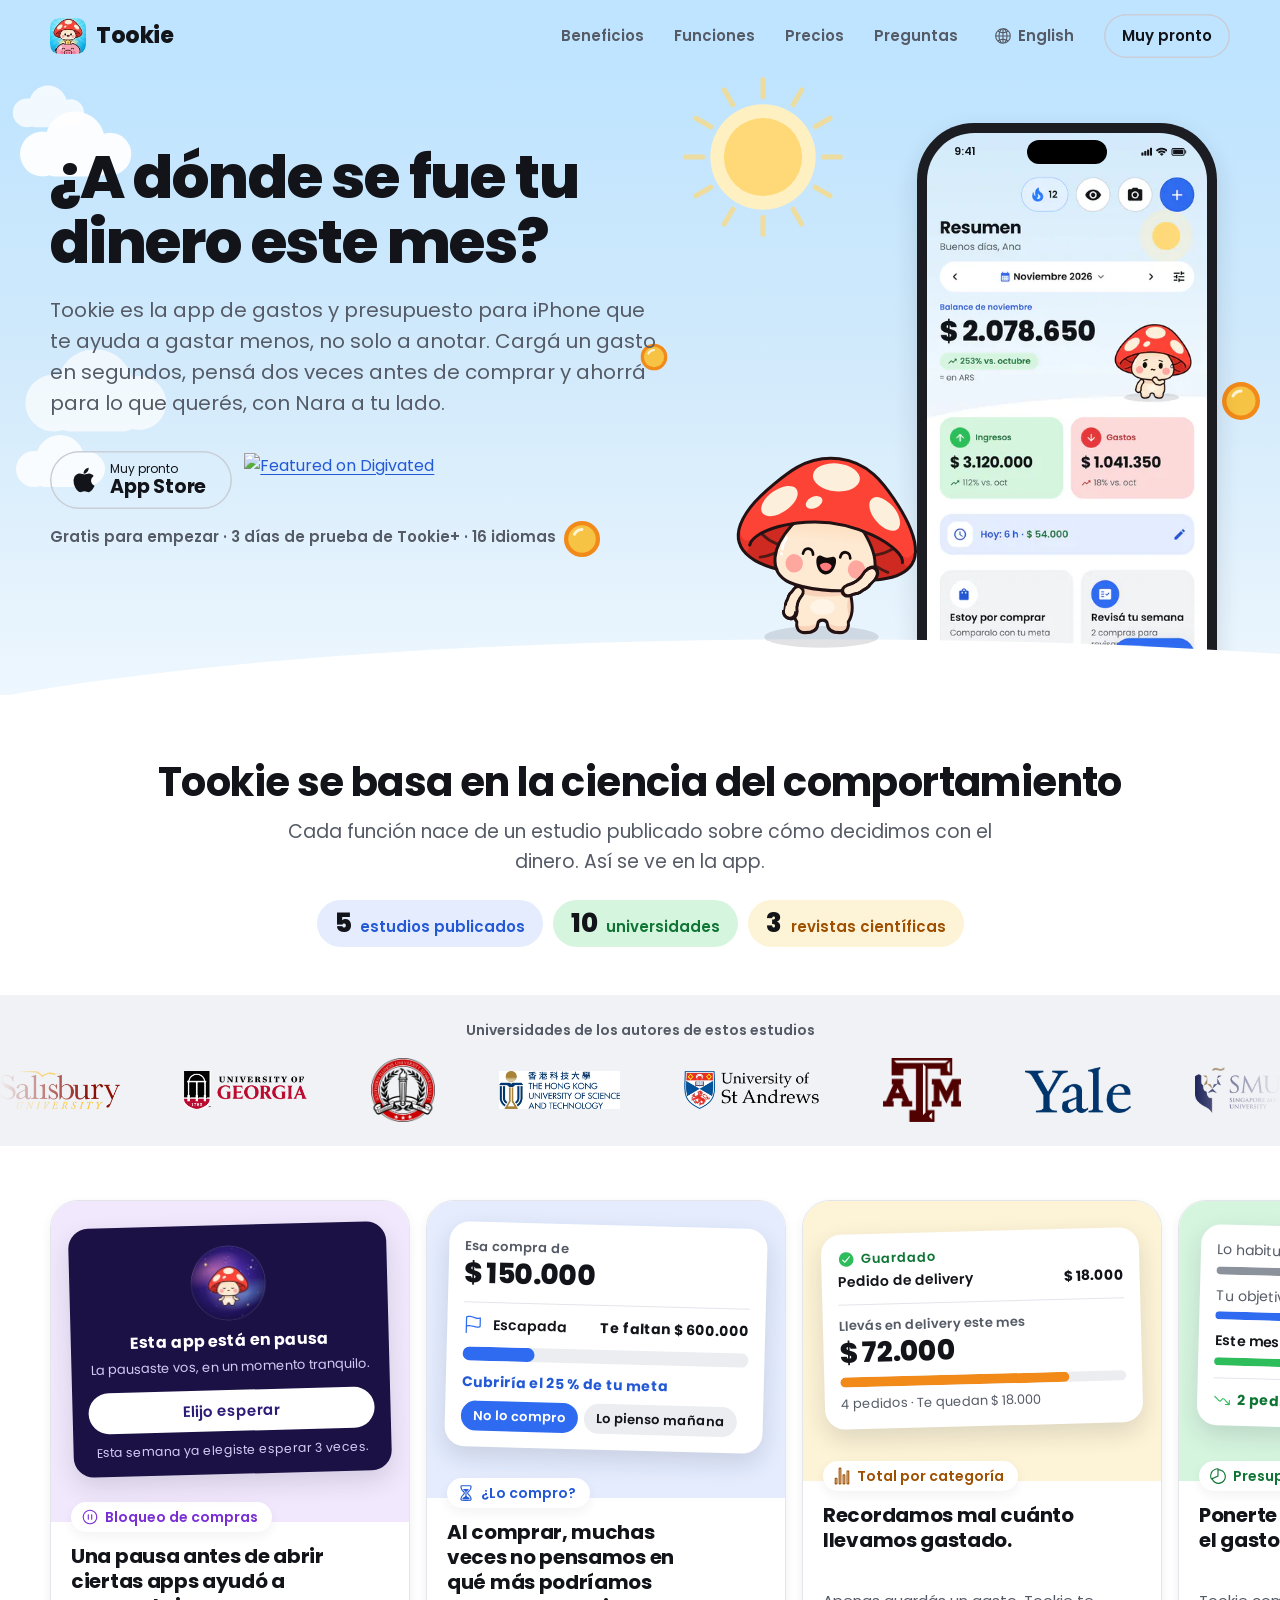
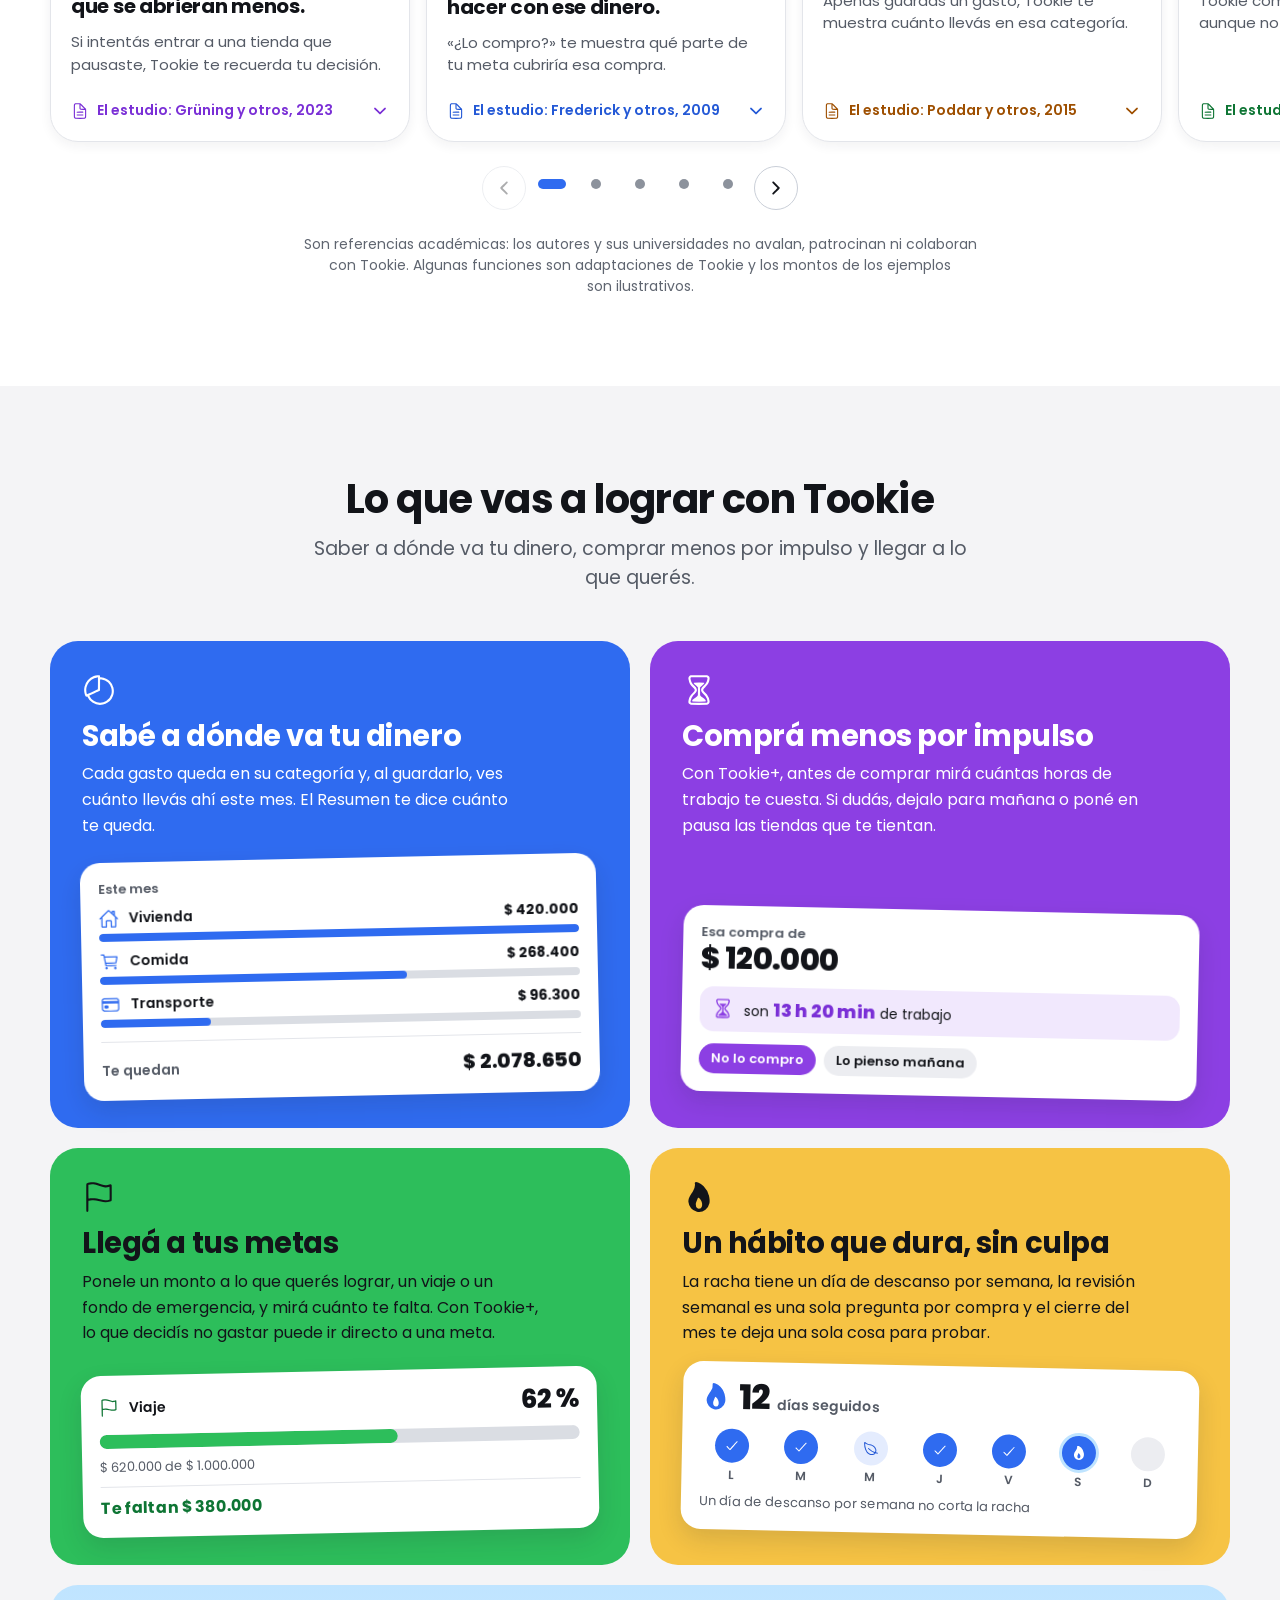
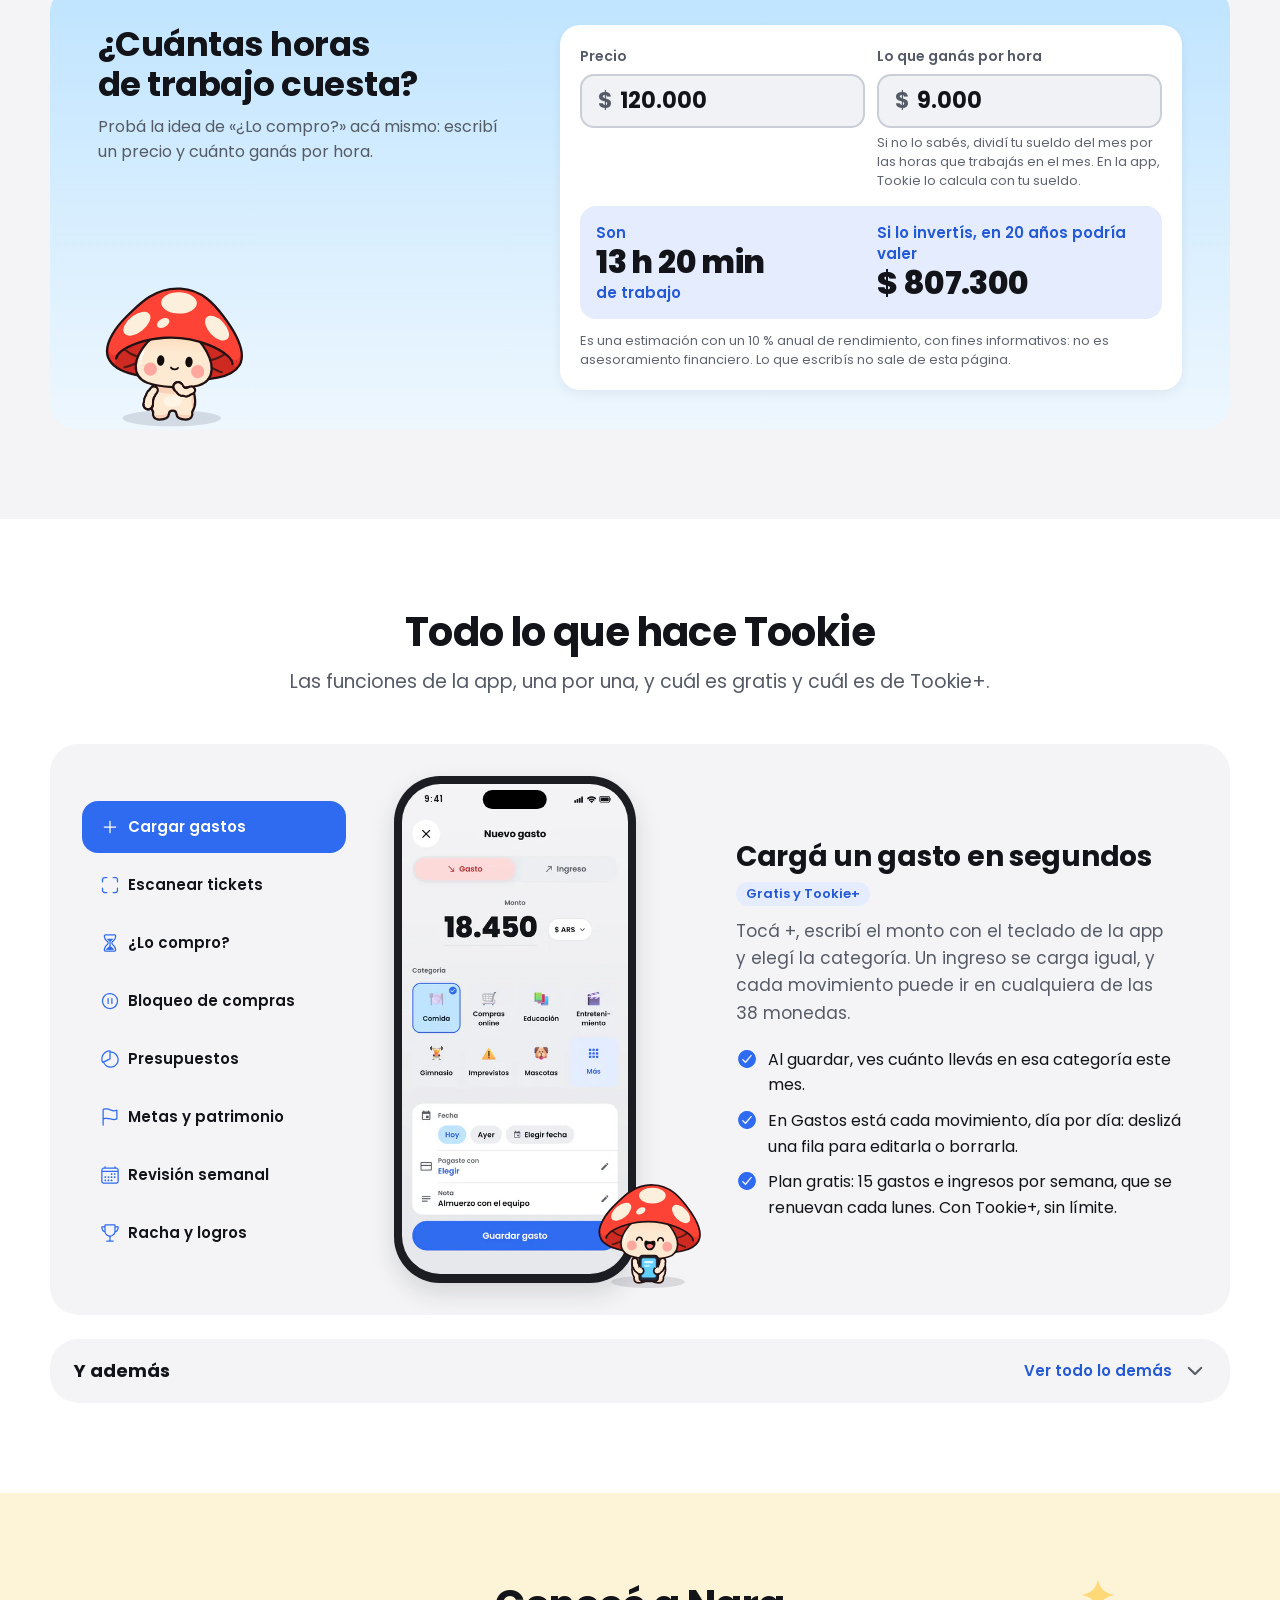
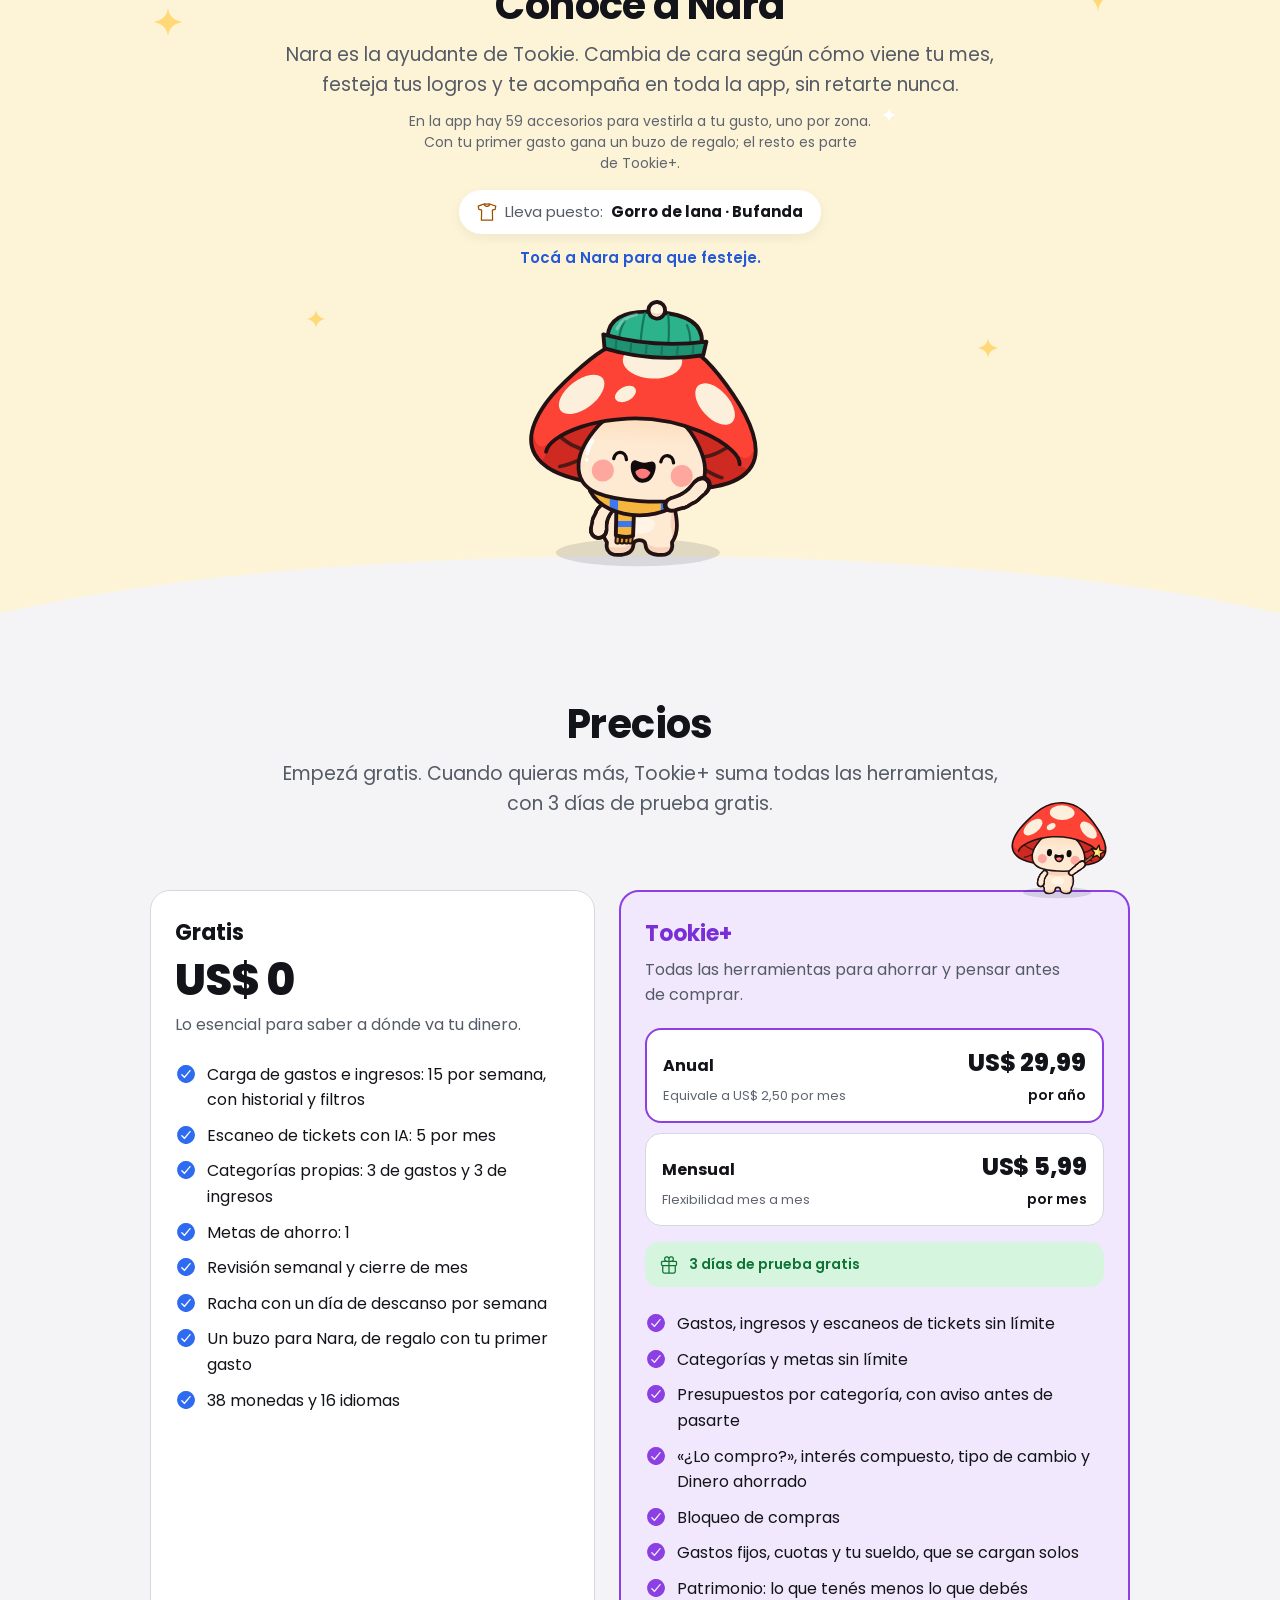
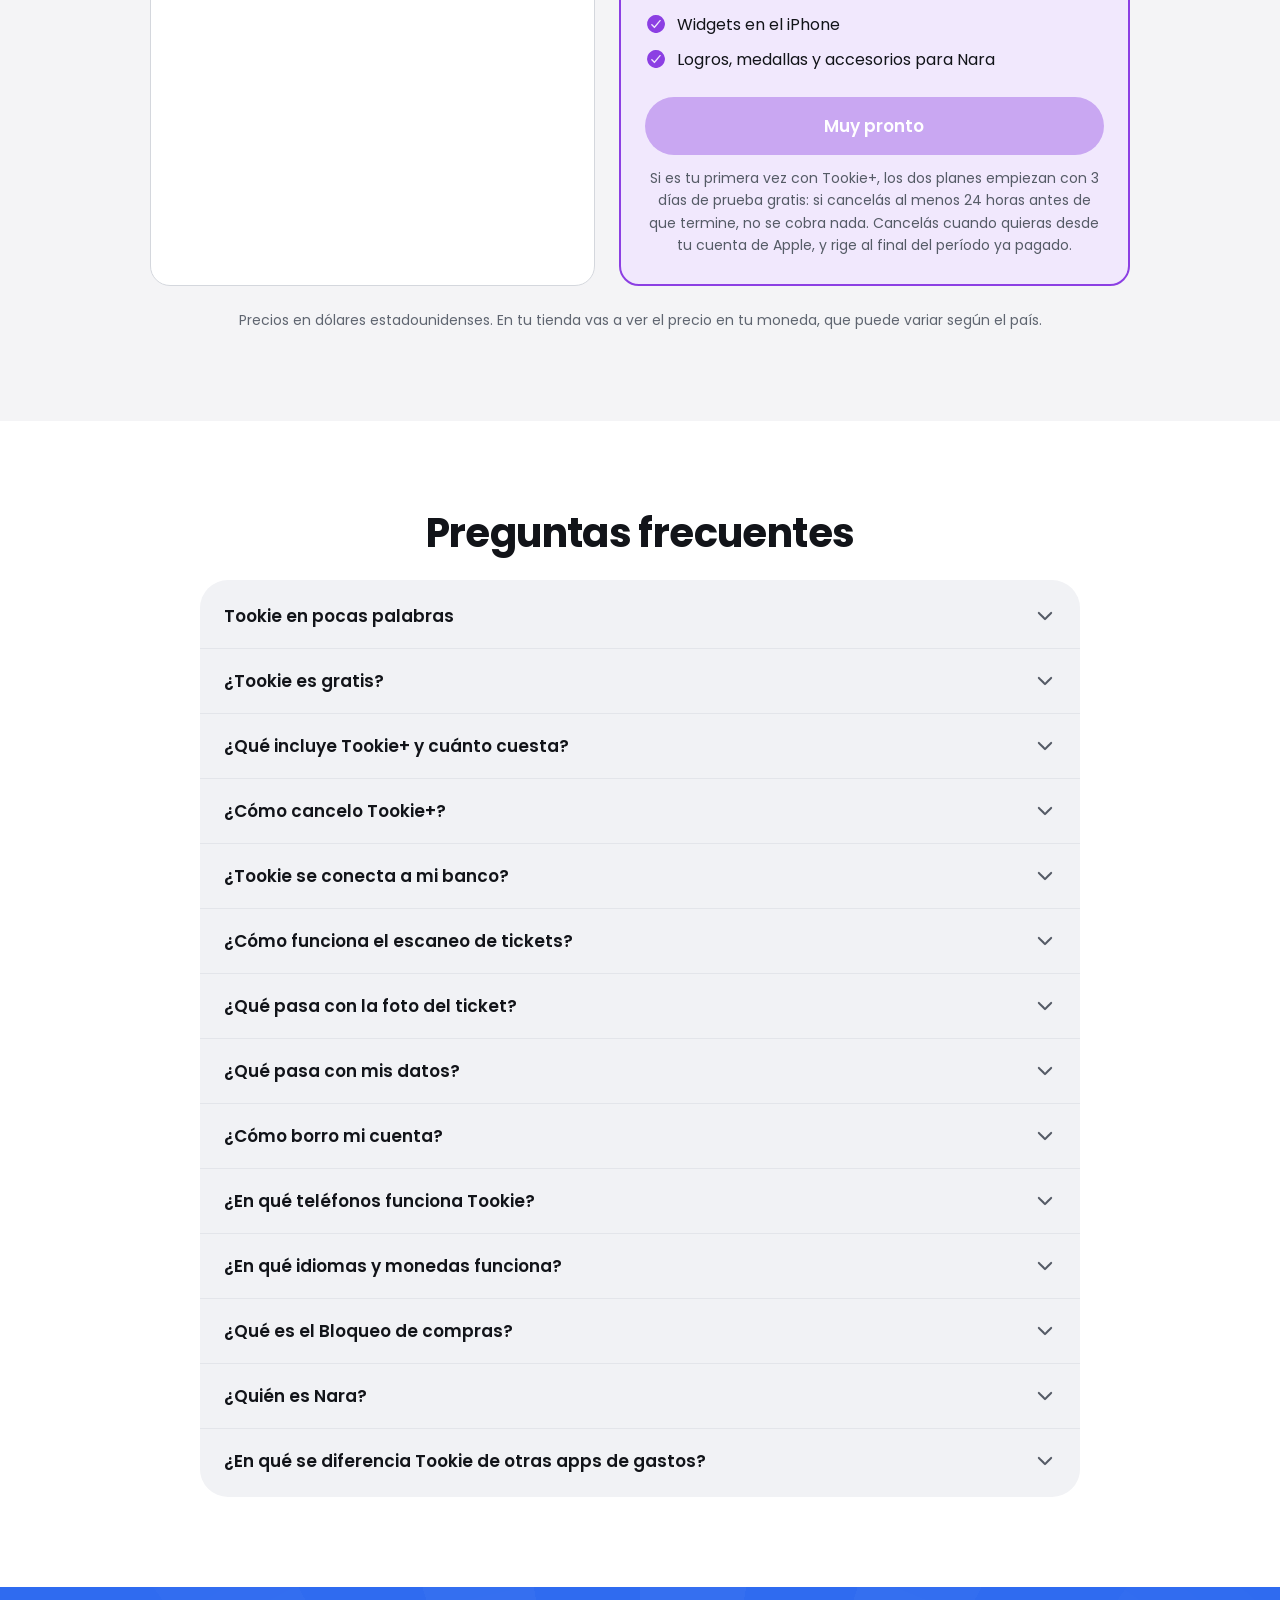
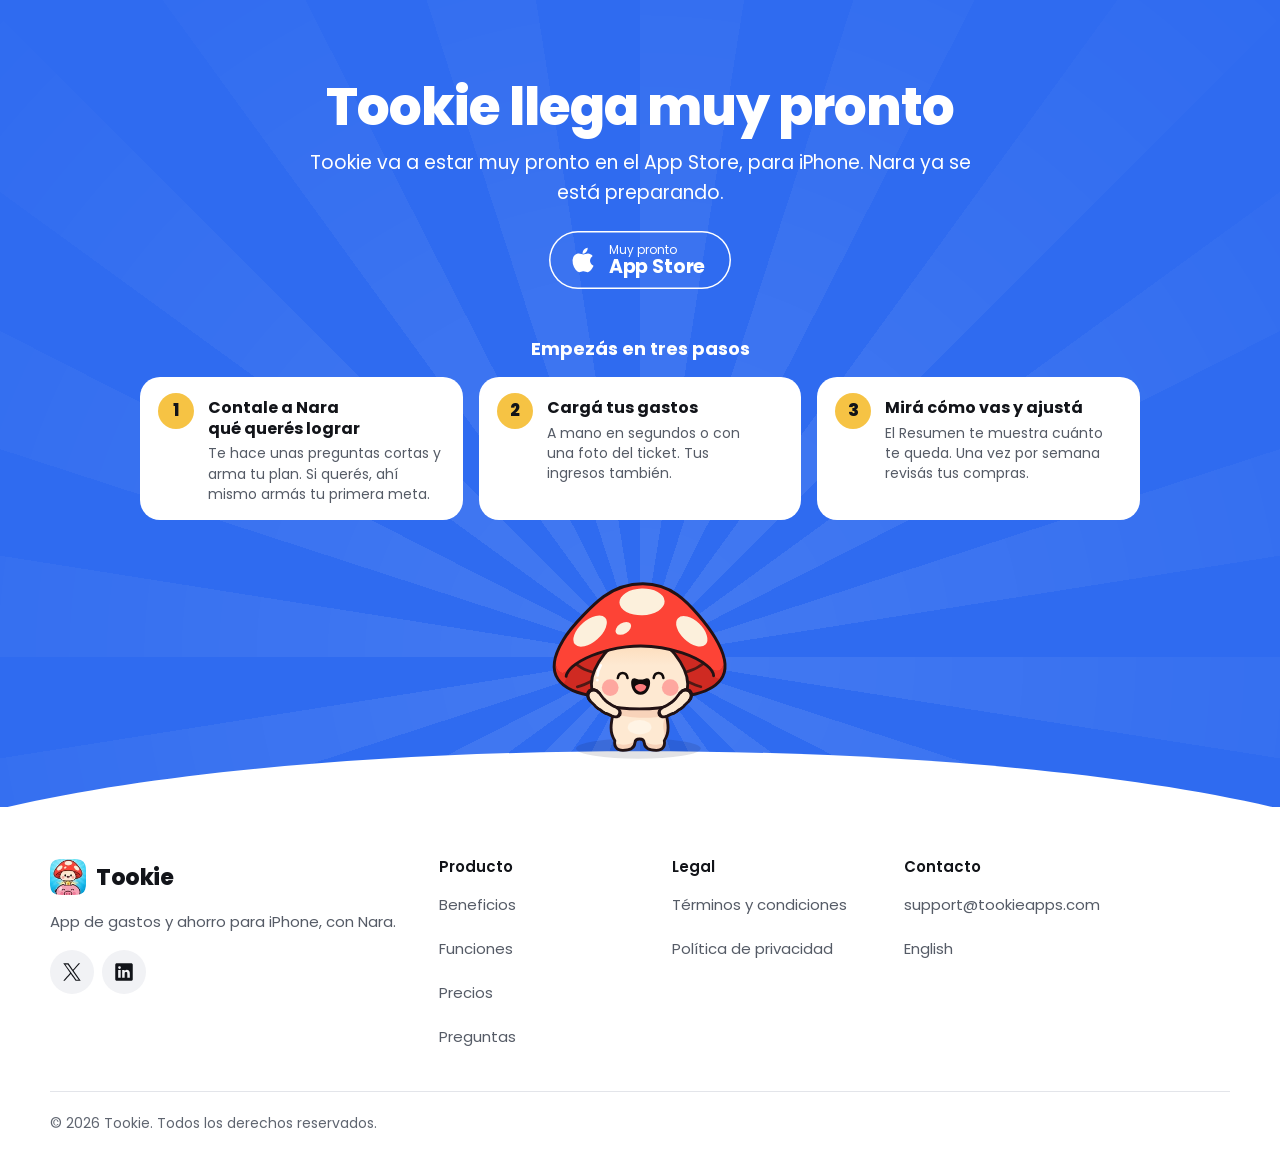
==== commit a8d8af75: "Web: el badge de Digivated va junto al botón de App Store del inicio (26/11/2026) Co-Authored-By: Cl" ====
--- a/es/index.html
+++ b/es/index.html
@@ -43,14 +43,13 @@
 
 <link rel="preload" href="../assets/fuentes/poppins-400.woff" as="font" type="font/woff" crossorigin>
 <link rel="preload" href="../assets/fuentes/poppins-800.woff" as="font" type="font/woff" crossorigin>
-<link rel="stylesheet" href="../assets/sitio.89890137fe.css">
+<link rel="stylesheet" href="../assets/sitio.25b447d925.css">
 <script>(function(d,w){var c=d.documentElement.classList;c.replace('sin-js','con-js');if('IntersectionObserver'in w&&!(w.matchMedia&&w.matchMedia('(prefers-reduced-motion: reduce)').matches)){c.add('anima');setTimeout(function(){if(!w.tookieListo)c.remove('anima')},4000)}})(document,window)</script>
 <script src="../assets/sitio.js?v=386328d8" defer></script>
 <script type="application/ld+json">{"@context":"https://schema.org","@graph":[{"@type":"Organization","@id":"https://tookieapps.com/#organizacion","name":"Tookie","url":"https://tookieapps.com/","logo":{"@type":"ImageObject","url":"https://tookieapps.com/assets/imagenes/icono-app.png","width":512,"height":512},"image":"https://tookieapps.com/assets/imagenes/icono-app.png","description":"App de gastos y presupuesto para iPhone: cargá gastos en segundos, escaneá tickets y pensá dos veces antes de comprar.","email":"support@tookieapps.com","contactPoint":{"@type":"ContactPoint","contactType":"customer support","email":"support@tookieapps.com","availableLanguage":["en","es"]},"sameAs":["https://x.com/tookieapp","https://www.linkedin.com/company/tookieapp"]},{"@type":"WebSite","@id":"https://tookieapps.com/#sitio","name":"Tookie","alternateName":["Tookie app"],"url":"https://tookieapps.com/","inLanguage":["es","en"],"publisher":{"@id":"https://tookieapps.com/#organizacion"},"description":"Controlá tus gastos, armá presupuestos y ahorrá para tus metas con Tookie. Escaneá tickets con IA y frená las compras por impulso. Gratis para empezar."},{"@type":"WebPage","@id":"https://tookieapps.com/es/#pagina","url":"https://tookieapps.com/es/","name":"Tookie: app de gastos y ahorro para iPhone","description":"Controlá tus gastos, armá presupuestos y ahorrá para tus metas con Tookie. Escaneá tickets con IA y frená las compras por impulso. Gratis para empezar.","inLanguage":"es","isPartOf":{"@id":"https://tookieapps.com/#sitio"},"about":{"@id":"https://tookieapps.com/#app"},"mainEntity":{"@id":"https://tookieapps.com/#app"},"publisher":{"@id":"https://tookieapps.com/#organizacion"},"primaryImageOfPage":{"@type":"ImageObject","url":"https://tookieapps.com/assets/imagenes/og-es.png","width":1200,"height":630},"citation":[{"@type":"ScholarlyArticle","name":"Imperfect Recall: The Impact of Composite Spending Information Disclosure on Credit Card Spending","author":[{"@type":"Person","name":"Amit Poddar"},{"@type":"Person","name":"Cameron M. Ellis"},{"@type":"Person","name":"Timucin Ozcan"}],"datePublished":"2015","isPartOf":{"@type":"Periodical","name":"Journal of Consumer Policy"},"url":"https://doi.org/10.1007/s10603-014-9279-8","identifier":{"@type":"PropertyValue","propertyID":"DOI","value":"10.1007/s10603-014-9279-8"}},{"@type":"ScholarlyArticle","name":"Effects of Payment Mechanism on Spending Behavior: The Role of Rehearsal and Immediacy of Payments","author":[{"@type":"Person","name":"Dilip Soman"}],"datePublished":"2001","isPartOf":{"@type":"Periodical","name":"Journal of Consumer Research"},"url":"https://doi.org/10.1086/319621","identifier":{"@type":"PropertyValue","propertyID":"DOI","value":"10.1086/319621"}},{"@type":"ScholarlyArticle","name":"The Influence of Budgets on Consumer Spending","author":[{"@type":"Person","name":"Marcel F. Lukas"},{"@type":"Person","name":"Ray Charles “Chuck” Howard"}],"datePublished":"2023","isPartOf":{"@type":"Periodical","name":"Journal of Consumer Research"},"url":"https://doi.org/10.1093/jcr/ucac024","identifier":{"@type":"PropertyValue","propertyID":"DOI","value":"10.1093/jcr/ucac024"}},{"@type":"ScholarlyArticle","name":"Opportunity Cost Neglect","author":[{"@type":"Person","name":"Shane Frederick"},{"@type":"Person","name":"Nathan Novemsky"},{"@type":"Person","name":"Jing Wang"},{"@type":"Person","name":"Ravi Dhar"},{"@type":"Person","name":"Stephen Nowlis"}],"datePublished":"2009","isPartOf":{"@type":"Periodical","name":"Journal of Consumer Research"},"url":"https://doi.org/10.1086/599764","identifier":{"@type":"PropertyValue","propertyID":"DOI","value":"10.1086/599764"}},{"@type":"ScholarlyArticle","name":"Directing smartphone use through the self-nudge app one sec","author":[{"@type":"Person","name":"David J. Grüning"},{"@type":"Person","name":"Frederik Riedel"},{"@type":"Person","name":"Philipp Lorenz-Spreen"}],"datePublished":"2023","isPartOf":{"@type":"Periodical","name":"Proceedings of the National Academy of Sciences (PNAS)"},"url":"https://doi.org/10.1073/pnas.2213114120","identifier":{"@type":"PropertyValue","propertyID":"DOI","value":"10.1073/pnas.2213114120"}}]},{"@type":"MobileApplication","@id":"https://tookieapps.com/#app","name":"Tookie","alternateName":["Tookie app"],"description":"Tookie es una app de finanzas personales para iPhone que te ayuda a controlar tus gastos y a ahorrar. Con el plan gratis cargás hasta 15 gastos e ingresos por semana, a mano o con una foto del ticket, que lee una IA, y armás tu primera meta de ahorro. Con Tookie+, el plan pago, sumás presupuestos por categoría, «¿Lo compro?» (cuántas horas de trabajo te cuesta una compra), el Bloqueo de compras, gastos fijos y cuotas que se cargan solos, y tu patrimonio. Sus funciones se inspiran en estudios de ciencia del comportamiento y te acompaña Nara, la ayudante de la app.","url":"https://tookieapps.com/es/","operatingSystem":"iOS","applicationCategory":"FinanceApplication","applicationSubCategory":"Finanzas personales: control de gastos, presupuestos y ahorro","image":"https://tookieapps.com/assets/imagenes/icono-app.png","isAccessibleForFree":true,"offers":[{"@type":"Offer","name":"Gratis","description":"Lo esencial para saber a dónde va tu dinero.","price":0,"priceCurrency":"USD","category":"free","seller":{"@id":"https://tookieapps.com/#organizacion"}},{"@type":"Offer","name":"Tookie+ · Mensual","price":5.99,"priceCurrency":"USD","category":"subscription","priceSpecification":{"@type":"UnitPriceSpecification","price":5.99,"priceCurrency":"USD","billingDuration":"P1M","unitCode":"MON","referenceQuantity":{"@type":"QuantitativeValue","value":1,"unitCode":"MON"}},"seller":{"@id":"https://tookieapps.com/#organizacion"},"description":"Flexibilidad mes a mes. 3 días de prueba gratis para quien se suscribe por primera vez","validFrom":"2026-11-16"},{"@type":"Offer","name":"Tookie+ · Anual","price":29.99,"priceCurrency":"USD","category":"subscription","priceSpecification":{"@type":"UnitPriceSpecification","price":29.99,"priceCurrency":"USD","billingDuration":"P1Y","unitCode":"ANN","referenceQuantity":{"@type":"QuantitativeValue","value":1,"unitCode":"ANN"}},"seller":{"@id":"https://tookieapps.com/#organizacion"},"description":"Equivale a US$ 2,50 por mes. 3 días de prueba gratis para quien se suscribe por primera vez","validFrom":"2026-11-16"}],"author":{"@id":"https://tookieapps.com/#organizacion"},"publisher":{"@id":"https://tookieapps.com/#organizacion"},"screenshot":[{"@type":"ImageObject","url":"https://tookieapps.com/assets/imagenes/capturas/es/Resumen.webp","contentUrl":"https://tookieapps.com/assets/imagenes/capturas/es/Resumen.webp","caption":"Pantalla de inicio de Tookie: el balance del mes con ingresos y gastos, y Nara al lado del monto.","width":780,"height":1695},{"@type":"ImageObject","url":"https://tookieapps.com/assets/imagenes/capturas/es/AgregarGasto.webp","contentUrl":"https://tookieapps.com/assets/imagenes/capturas/es/AgregarGasto.webp","caption":"Pantalla «Nuevo gasto» de Tookie: elegir entre gasto e ingreso, la categoría, el monto en pesos y el teclado numérico.","width":780,"height":1695},{"@type":"ImageObject","url":"https://tookieapps.com/assets/imagenes/capturas/es/ScanTicketResultado.webp","contentUrl":"https://tookieapps.com/assets/imagenes/capturas/es/ScanTicketResultado.webp","caption":"Tookie leyendo un ticket de supermercado: Nara con una lupa y los datos total, comercio, fecha y categoría encontrados.","width":780,"height":1695},{"@type":"ImageObject","url":"https://tookieapps.com/assets/imagenes/capturas/es/LoComproLleno.webp","contentUrl":"https://tookieapps.com/assets/imagenes/capturas/es/LoComproLleno.webp","caption":"Pantalla «¿Lo compro?» de Tookie: una compra de $ 120.000 equivale a 13 h 20 min de trabajo, con los botones «No lo compro», «Sí, cargarlo» y «Lo pienso mañana».","width":780,"height":1695},{"@type":"ImageObject","url":"https://tookieapps.com/assets/imagenes/capturas/es/BloqueoComprasActivo.webp","contentUrl":"https://tookieapps.com/assets/imagenes/capturas/es/BloqueoComprasActivo.webp","caption":"Pantalla «Bloqueo de compras» de Tookie con el bloqueo activo, tres tiendas bloqueadas y las veces que se eligió esperar.","width":780,"height":1695},{"@type":"ImageObject","url":"https://tookieapps.com/assets/imagenes/capturas/es/PresupuestosObjetivos.webp","contentUrl":"https://tookieapps.com/assets/imagenes/capturas/es/PresupuestosObjetivos.webp","caption":"Pantalla «Presupuestos» de Tookie: lo gastado en el mes, un anillo con el 91 % usado y categorías comparadas con lo habitual.","width":780,"height":1695},{"@type":"ImageObject","url":"https://tookieapps.com/assets/imagenes/capturas/es/Metas.webp","contentUrl":"https://tookieapps.com/assets/imagenes/capturas/es/Metas.webp","caption":"Pantalla «Metas» de Tookie con tres metas en camino, cada una con su porcentaje, y Nara con una moneda y un chanchito.","width":780,"height":1695},{"@type":"ImageObject","url":"https://tookieapps.com/assets/imagenes/capturas/es/RevisionSemanal.webp","contentUrl":"https://tookieapps.com/assets/imagenes/capturas/es/RevisionSemanal.webp","caption":"Revisión semanal de Tookie: una cena con amigos y la pregunta «Si pudieras elegir de nuevo, ¿volverías a hacer esta compra?», con las respuestas Sí, No estoy seguro y No.","width":780,"height":1695},{"@type":"ImageObject","url":"https://tookieapps.com/assets/imagenes/capturas/es/Logros.webp","contentUrl":"https://tookieapps.com/assets/imagenes/capturas/es/Logros.webp","caption":"Pantalla de logros de Tookie: la colección de medallas, el siguiente logro y Nara festejando.","width":780,"height":1695}],"inLanguage":["es","es-419","en-US","en-GB","pt-BR","fr","de","it","nl","pl","sv","no","da","tr","zh-Hans","ja","ko"],"featureList":["Cargá un gasto en segundos","Escaneá tickets con IA","Antes de comprar, mirá cuánto te cuesta","Poné en pausa las tiendas que te tientan","Presupuestos que te avisan antes","Metas de ahorro y patrimonio","Revisión semanal y cierre de mes","Racha, logros y accesorios para Nara","Widgets en el iPhone","16 idiomas","38 monedas","Ocultar saldos","Gastos fijos y cuotas","Interés compuesto y tipo de cambio","Tu sueldo, previsto","Avisos con Nara","El clima en tu Resumen","Paseo por Tookie"]},{"@type":"FAQPage","@id":"https://tookieapps.com/es/#preguntas","url":"https://tookieapps.com/es/#preguntas","name":"Preguntas frecuentes","inLanguage":"es","isPartOf":{"@id":"https://tookieapps.com/es/#pagina"},"mainEntity":[{"@type":"Question","name":"¿Tookie es gratis?","acceptedAnswer":{"@type":"Answer","text":"Sí, Tookie es gratis para empezar. Con el plan gratis cargás hasta 15 gastos e ingresos por semana, usás el historial y los filtros, escaneás 5 tickets por mes y armás tu primera meta de ahorro. Tookie+ es el plan pago, con el resto de las herramientas."}},{"@type":"Question","name":"¿Qué incluye Tookie+ y cuánto cuesta?","acceptedAnswer":{"@type":"Answer","text":"Tookie+ cuesta US$ 29,99 por año o US$ 5,99 por mes. Si es tu primera vez con Tookie+, los dos planes empiezan con 3 días de prueba gratis. Suma gastos, ingresos y escaneos sin límite, presupuestos, «¿Lo compro?», el Bloqueo de compras, gastos fijos y cuotas, tu patrimonio, metas y categorías sin límite, widgets en el iPhone, y logros y accesorios para Nara. En tu tienda vas a ver el precio en tu moneda."}},{"@type":"Question","name":"¿Cómo cancelo Tookie+?","acceptedAnswer":{"@type":"Answer","text":"Lo cancelás cuando quieras desde la tienda donde lo compraste. En el iPhone: Ajustes → tu nombre → Suscripciones, o «Gestionar suscripción» dentro de Tookie. La cancelación rige al final del período ya pagado, y si cancelás al menos 24 horas antes de que termine la prueba gratis, no se cobra nada."}},{"@type":"Question","name":"¿Tookie se conecta a mi banco?","acceptedAnswer":{"@type":"Answer","text":"No. Tookie no se conecta a tu banco, a tus tarjetas ni a billeteras virtuales, y nunca te pide sus claves. Cada movimiento lo cargás vos: a mano, en segundos, o con una foto del ticket."}},{"@type":"Question","name":"¿Cómo funciona el escaneo de tickets?","acceptedAnswer":{"@type":"Answer","text":"Le sacás una foto al ticket, o elegís de la galería una captura de una compra online, y una IA lee el comercio, el monto, la fecha y la categoría. Antes de guardar revisás cada dato y lo podés cambiar; si el ticket no tiene una fecha legible, se usa la de hoy. En el plan gratis tenés 5 escaneos por mes y con Tookie+, sin límite."}},{"@type":"Question","name":"¿Qué pasa con la foto del ticket?","acceptedAnswer":{"@type":"Answer","text":"La foto se usa solo para leer el ticket y \u003cstrong>no se guarda\u003c/strong>, ni en tu cuenta ni en los servidores de Tookie. Viaja cifrada al servidor de Tookie, que se la pasa a OpenAI para leerla: si el ticket muestra datos tuyos, como tu nombre, OpenAI los puede ver. Quedan el gasto que confirmás y un registro del escaneo con lo que se leyó, sin la foto. El detalle está en la \u003ca href=\"https://tookieapps.com/privacidad.html#es\">Política de privacidad\u003c/a>."}},{"@type":"Question","name":"¿Qué pasa con mis datos?","acceptedAnswer":{"@type":"Answer","text":"Tus datos se guardan para que la app funcione y estén cuando volvés a entrar, también desde otro teléfono. Tookie no vende tus datos, no muestra publicidad y no te rastrea en otras apps ni sitios. Todo viaja cifrado y una cuenta no puede leer los datos de otra. Más detalle en la \u003ca href=\"https://tookieapps.com/privacidad.html#es\">Política de privacidad\u003c/a>."}},{"@type":"Question","name":"¿Cómo borro mi cuenta?","acceptedAnswer":{"@type":"Answer","text":"Desde la app, en Perfil → Eliminar cuenta. Es permanente: se borran tu cuenta y tus datos. Borrar la cuenta no cancela una suscripción, así que si pagás Tookie+, cancelalo antes en la tienda."}},{"@type":"Question","name":"¿En qué teléfonos funciona Tookie?","acceptedAnswer":{"@type":"Answer","text":"Tookie es una app para iPhone y se descarga del App Store."}},{"@type":"Question","name":"¿En qué idiomas y monedas funciona?","acceptedAnswer":{"@type":"Answer","text":"Tookie está en 16 idiomas: español, inglés de Estados Unidos y del Reino Unido, portugués, francés, alemán, italiano, neerlandés, polaco, sueco, noruego, danés, turco, chino simplificado, japonés y coreano. Cada gasto se guarda en su moneda, entre 38, y los totales se pasan a tu moneda principal."}},{"@type":"Question","name":"¿Qué es el Bloqueo de compras?","acceptedAnswer":{"@type":"Answer","text":"Es una función de Tookie+ que pone en pausa las apps de compras que elegís. Si intentás abrir una, aparece una pantalla de Tookie con un solo botón, «Elijo esperar», y para volver a abrirla tenés que cambiar tu decisión desde Tookie. Usa Tiempo en pantalla de Apple y Tookie no ve qué apps tenés. Depende de los permisos del iPhone y puede no estar disponible en todos los dispositivos."}},{"@type":"Question","name":"¿Quién es Nara?","acceptedAnswer":{"@type":"Answer","text":"Nara es la ayudante de Tookie. Te acompaña en toda la app, cambia de cara según cómo viene tu mes, festeja tus logros y te muestra cómo se usa en el Paseo por Tookie. Con tu primer gasto gana un buzo de regalo, con cualquier plan. Con Tookie+ la vestís entera: 16 accesorios se usan de entrada y el resto se gana con los logros."}},{"@type":"Question","name":"¿En qué se diferencia Tookie de otras apps de gastos?","acceptedAnswer":{"@type":"Answer","text":"Tookie está pensado para que gastes menos, no solo para anotar. Antes de comprar te muestra cuántas horas de trabajo te cuesta y te deja poner en pausa las tiendas que te tientan; sus funciones se inspiran en estudios de ciencia del comportamiento; no se conecta a tu banco, así que vos decidís qué cargar; y no te reta: la racha tiene un día de descanso y Nara te acompaña."}}]}]}</script>
 </head>
 <body class="pagina pagina--inicio">
 <a class="saltar" href="#contenido">Saltar al contenido</a>
-<div class="insignia-superior"><a href="https://digivated.com/projects/listing/8116a3ad-ad06-4e67-b48f-d68ad1806348" data-digivated-project="8116a3ad-ad06-4e67-b48f-d68ad1806348" target="_blank" rel="noopener"><img src="https://digivated.com/badge/8116a3ad-ad06-4e67-b48f-d68ad1806348?theme=dark" alt="Featured on Digivated" width="250" height="54" loading="lazy"></a></div>
 <header class="encabezado" data-encabezado>
 <div class="contenedor encabezado__fila">
 <a class="marca" href="#inicio"><img src="../assets/imagenes/icono-app-64.webp" srcset="../assets/imagenes/icono-app-64.webp 64w, ../assets/imagenes/icono-app-128.webp 128w" sizes="36px" width="36" height="36" alt=""><span>Tookie</span></a>
@@ -77,7 +76,10 @@
 <div class="heroe__texto">
 <h1 id="inicio-titulo" class="heroe__titulo">¿A dónde se fue tu dinero este mes?</h1>
 <p class="heroe__bajada">Tookie es la app de gastos y presupuesto para iPhone que te ayuda a gastar menos, no solo a anotar. Cargá un gasto en segundos, pensá dos veces antes de comprar y ahorrá para lo que querés, con Nara a tu lado.</p>
+<div class="heroe__acciones">
 <div class="tiendas"><span class="tienda tienda--pronto"><svg class="icono tienda__icono" viewBox="0 0 512 512" fill="currentColor" aria-hidden="true" focusable="false"><path d="M326 35Q334 33 337 32H340L341 38Q343 59 332 83Q321 107 300 122.5Q279 138 256 140H249V136Q248 127 250 116Q255 87 276 64.5Q297 42 326 35ZM161 139Q161 139 161 139Q168 137 181 138Q198 138 226 148Q251 156 263.5 156Q276 156 299 148Q313 143 322 140.5Q331 138 348 138Q365 138 371 140Q393 146 412 160Q416 163 425 172Q434 181 434 182Q434 182 427 187Q390 212 385 257Q382 286 395 313Q410 344 441 358Q441 358 448 361L445 368Q432 396 413 424Q377 476 346 479Q330 481 307 471Q281 459 255 462Q240 463 220 471Q200 480 188 480Q155 480 122 436Q85 387 71 330Q53 254 79 203Q91 179 114 161Q137 143 161 139Z"/></svg><span class="tienda__textos"><span class="tienda__arriba">Muy pronto</span><span class="tienda__abajo">App Store</span></span></span></div>
+<a href="https://digivated.com/projects/listing/8116a3ad-ad06-4e67-b48f-d68ad1806348" data-digivated-project="8116a3ad-ad06-4e67-b48f-d68ad1806348" target="_blank" rel="noopener"><img src="https://digivated.com/badge/8116a3ad-ad06-4e67-b48f-d68ad1806348?theme=dark" alt="Featured on Digivated" width="250" height="54" loading="lazy"></a>
+</div>
 <p class="heroe__nota"><span class="heroe__nota-parte">Gratis para empezar ·</span> <span class="heroe__nota-parte">3 días de prueba de Tookie+ ·</span> <span class="heroe__nota-parte">16 idiomas</span></p>
 </div>
 <div class="heroe__visual">
--- a/assets/sitio.25b447d925.css
+++ b/assets/sitio.25b447d925.css
@@ -0,0 +1,1555 @@
+/* Tookie · estilos del sitio (fuente: web/estilos/sitio.css) */
+@font-face { font-family: 'Poppins'; font-style: normal; font-weight: 400; font-display: swap; src: url('fuentes/poppins-400.woff') format('woff'); }
+@font-face { font-family: 'Poppins'; font-style: normal; font-weight: 600; font-display: swap; src: url('fuentes/poppins-600.woff') format('woff'); }
+@font-face { font-family: 'Poppins'; font-style: normal; font-weight: 700; font-display: swap; src: url('fuentes/poppins-700.woff') format('woff'); }
+@font-face { font-family: 'Poppins'; font-style: normal; font-weight: 800; font-display: swap; src: url('fuentes/poppins-800.woff') format('woff'); }
+:root {
+color-scheme: light;
+--fondo: #F4F4F6;
+--fondo-abajo: #E6E7EB;
+--colina: #FFFFFF;
+--colina-pasarela: #FBFBFC;
+--superficie: #FFFFFF;
+--superficie-suave: #F1F2F5;
+--superficie-hundida: #ECEDF1;
+--borde: #E3E5EA;
+--borde-control: #C9CED7;
+--borde-plan: #D4D7DD;
+--pista: #DADDE3;
+--tinta: #121419;
+--tinta-suave: #555B66;
+--tinta-tenue: #5F6570;
+--tinta-apagada: #8C929C;
+--blanco: #FFFFFF;
+--primario: #2F6BF0;
+--primario-texto: #2459D6;
+--primario-borde: #1D52C9;
+--primario-suave: #E4ECFE;
+--seleccion: #BFE4FF;
+--premium: #8C3FE3;
+--premium-texto: #7A2FD6;
+--premium-oscuro: #6A23C4;
+--premium-suave: #F1E8FD;
+--premium-apagado: #C9A7F2;
+--positivo: #2DBE5B;
+--positivo-texto: #0E7534;
+--positivo-suave: #D6F5DF;
+--negativo: #E5383B;
+--negativo-texto: #B32528;
+--negativo-suave: #FBDADA;
+--atencion: #F28A1A;
+--atencion-texto: #9E4F00;
+--logro: #F6C344;
+--logro-suave: #FDF3D6;
+--cielo-arriba: #BFE4FF;
+--cielo-medio: #D2EAFB;
+--cielo-abajo: #EEF7FE;
+--sol: #FFD978;
+--sol-halo: #FFF0C2;
+--nube: #FFFFFF;
+--velo-claro: rgba(255, 255, 255, 0.1);
+--telefono-marco: #1B1D22;
+--bloqueo-noche: #1B1145;
+--bloqueo-texto-suave: #D4CBF5;
+--bloqueo-boton-texto: #2E1B78;
+--sombra-suave: 0 4px 12px rgba(27, 32, 48, 0.06);
+--sombra-flotante: 0 10px 24px rgba(27, 32, 48, 0.14);
+--radio-chico: 10px;
+--radio-control: 14px;
+--radio-mosaico: 16px;
+--radio-tarjeta: 20px;
+--radio-hoja: 28px;
+--radio-pildora: 999px;
+--e-xs: 4px;
+--e-s: 8px;
+--e-m: 12px;
+--e-l: 16px;
+--e-xl: 20px;
+--e-xxl: 24px;
+--e-xxxl: 32px;
+--e-enorme: 48px;
+--toque-minimo: 44px;
+--toque-boton: 54px;
+--mov-rapido: 160ms;
+--mov-normal: 240ms;
+--mov-entrada: cubic-bezier(0.2, 0.8, 0.2, 1);
+--escala-toque: 0.96;
+--fuente: 'Poppins', system-ui, -apple-system, 'Segoe UI', Roboto, Arial, sans-serif;
+--contenedor: 1180px;
+--gutter: 20px;
+--encabezado-alto: 64px;
+--seccion-espacio: clamp(56px, 7vw, 96px);
+--colina-alto: clamp(46px, 6vw, 92px);
+--nara-piso: 0.9157;
+--nara-proporcion: 1.1400;
+}
+@media (min-width: 768px) {
+:root { --gutter: 32px; }
+}
+@media (min-width: 900px) {
+:root { --encabezado-alto: 72px; --toque-boton: 58px; }
+}
+*, *::before, *::after { box-sizing: border-box; }
+html {
+-webkit-text-size-adjust: 100%;
+text-size-adjust: 100%;
+scroll-padding-top: calc(var(--encabezado-alto) + 16px);
+}
+body {
+margin: 0;
+min-width: 320px;
+font-family: var(--fuente);
+font-size: 16px;
+line-height: 1.6;
+color: var(--tinta);
+background: var(--superficie);
+-webkit-font-smoothing: antialiased;
+-moz-osx-font-smoothing: grayscale;
+overflow-x: hidden;
+}
+h1, h2, h3, h4, p, ul, ol, dl, dd, figure, blockquote { margin: 0; }
+h1, h2, h3, h4 { font-weight: 700; color: var(--tinta); text-wrap: balance; }
+p { text-wrap: pretty; }
+:where(ul[class], ol[class]), .nav ul, .pie__columna ul { list-style: none; padding: 0; }
+img { display: block; max-width: 100%; height: auto; }
+button, input { font: inherit; color: inherit; }
+cite { font-style: normal; }
+a { color: var(--primario-texto); text-decoration-thickness: 1px; text-underline-offset: 0.18em; }
+a:hover { text-decoration-thickness: 2px; }
+:focus-visible { outline: 3px solid var(--primario); outline-offset: 3px; }
+main:focus { outline: none; }
+@media (prefers-reduced-motion: no-preference) {
+html:focus-within { scroll-behavior: smooth; }
+}
+[hidden] { display: none !important; }
+.sin-js .solo-js { display: none !important; }
+.solo-lector {
+position: absolute !important;
+width: 1px; height: 1px;
+margin: -1px; padding: 0;
+overflow: hidden;
+clip: rect(0 0 0 0);
+white-space: nowrap;
+border: 0;
+}
+.icono { display: inline-block; width: 20px; height: 20px; flex: none; vertical-align: middle; }
+.saltar {
+position: absolute;
+left: var(--gutter);
+top: -100px;
+z-index: 100;
+padding: 12px 20px;
+border-radius: var(--radio-pildora);
+background: var(--tinta);
+color: var(--blanco);
+font-weight: 600;
+text-decoration: none;
+}
+.saltar:focus { top: 12px; }
+.contenedor {
+width: 100%;
+max-width: calc(var(--contenedor) + 2 * var(--gutter));
+margin-inline: auto;
+padding-inline: var(--gutter);
+}
+.titulo-seccion {
+font-size: clamp(27px, 4vw, 40px);
+line-height: 1.15;
+letter-spacing: -0.015em;
+}
+.bajada {
+margin-top: var(--e-m);
+max-width: 60ch;
+font-size: clamp(17px, 1.5vw, 19px);
+line-height: 1.55;
+color: var(--tinta-suave);
+}
+.nota { font-size: 14px; line-height: 1.5; color: var(--tinta-tenue); }
+.boton {
+display: inline-flex;
+align-items: center;
+justify-content: center;
+gap: var(--e-s);
+min-height: var(--toque-boton);
+padding: 0 28px;
+border: 0;
+border-radius: var(--radio-pildora);
+font-weight: 600;
+font-size: 16px;
+line-height: 1.2;
+text-align: center;
+text-decoration: none;
+cursor: pointer;
+transition: transform var(--mov-rapido) ease, background-color var(--mov-rapido) ease;
+}
+.boton:active { transform: scale(var(--escala-toque)); }
+.boton .icono { width: 20px; height: 20px; }
+.boton--primario { background: var(--primario); color: var(--blanco); }
+.boton--primario:hover { background: var(--primario-borde); transform: translateY(-2px); }
+.boton--secundario { background: var(--superficie); color: var(--tinta); box-shadow: inset 0 0 0 1.5px var(--borde-control); }
+.boton--secundario:hover { background: var(--superficie-suave); }
+.boton--plus { background: var(--premium); color: var(--blanco); }
+.boton--plus:hover { background: var(--premium-oscuro); }
+.boton--chico { min-height: var(--toque-minimo); padding: 0 18px; font-size: 15px; }
+.boton--pronto { background: transparent; color: var(--tinta); box-shadow: inset 0 0 0 1.5px var(--borde-control); cursor: default; }
+.boton--apagado { background: var(--premium-apagado); color: var(--blanco); cursor: default; }
+.boton--apagado:hover { background: var(--premium-apagado); }
+.boton--pronto:active, .boton--apagado:active { transform: none; }
+@media (min-width: 900px) {
+.boton { font-size: 17px; }
+.boton--chico { font-size: 15px; }
+}
+.tiendas { display: flex; flex-wrap: wrap; gap: var(--e-m); }
+.tiendas--centro { justify-content: center; }
+.tienda {
+display: inline-flex;
+align-items: center;
+gap: var(--e-m);
+min-height: 58px;
+padding: 8px 26px 8px 20px;
+border-radius: var(--radio-pildora);
+background: var(--tinta);
+color: var(--blanco);
+text-decoration: none;
+transition: transform var(--mov-rapido) ease, background-color var(--mov-rapido) ease;
+}
+.tienda:hover { background: #2A2D34;  transform: translateY(-2px); }
+.tienda:active { transform: scale(var(--escala-toque)); }
+.tienda__icono { width: 28px; height: 28px; }
+.tienda--pronto { background: transparent; color: var(--tinta); box-shadow: inset 0 0 0 1.5px var(--borde-control); cursor: default; }
+.tienda--pronto:hover { background: transparent; transform: none; }
+.tienda--pronto:active { transform: none; }
+.tienda__textos { display: grid; line-height: 1.15; text-align: left; }
+.tienda__arriba { font-size: 12px; font-weight: 400; }
+.tienda__abajo { font-size: 19px; font-weight: 700; letter-spacing: -0.01em; }
+@media (max-width: 479px) {
+.tienda { flex: 1 1 150px; gap: 10px; min-height: 54px; padding: 8px 16px 8px 14px; }
+.tienda__icono { width: 24px; height: 24px; }
+.tienda__abajo { font-size: 17px; }
+}
+.chip {
+display: inline-flex;
+align-items: center;
+gap: 6px;
+min-height: var(--toque-minimo);
+padding: 4px 16px;
+border: 1px solid transparent;
+border-radius: var(--radio-pildora);
+background: var(--superficie-hundida);
+color: var(--tinta);
+font-size: 14px;
+font-weight: 600;
+line-height: 1.35;
+cursor: pointer;
+transition: transform var(--mov-rapido) ease, background-color var(--mov-rapido) ease;
+}
+.chip:hover { background: var(--pista); }
+.chip:active { transform: scale(var(--escala-toque)); }
+.chip[aria-pressed="true"] { background: var(--seleccion); color: var(--primario-texto); }
+@media (forced-colors: active) {
+.chip[aria-pressed="true"] { forced-color-adjust: none; background: Highlight; color: HighlightText; }
+}
+.encabezado {
+position: sticky;
+top: 0;
+z-index: 50;
+background: var(--fondo);
+transition: box-shadow var(--mov-normal) ease, background-color var(--mov-normal) ease;
+}
+.encabezado[data-sombra] { box-shadow: 0 1px 0 var(--borde), var(--sombra-suave); }
+.pagina--inicio .encabezado { background: var(--cielo-arriba); }
+.pagina--inicio .encabezado[data-sombra] { background: var(--superficie); }
+.pagina--inicio .encabezado:not([data-sombra]) :is(.nav a, .idioma):hover { background: var(--superficie); }
+.progreso { position: absolute; left: 0; right: 0; top: 100%; height: 3px; overflow: hidden; pointer-events: none; }
+.progreso i { display: block; height: 100%; background: var(--primario); transform: scaleX(0); transform-origin: left center; }
+.sin-js .progreso { display: none; }
+.encabezado__fila { display: flex; align-items: center; gap: var(--e-s); min-height: var(--encabezado-alto); }
+.marca {
+display: inline-flex;
+align-items: center;
+gap: 10px;
+min-height: var(--toque-minimo);
+margin-right: auto;
+color: var(--tinta);
+font-size: 22px;
+font-weight: 800;
+letter-spacing: -0.02em;
+text-decoration: none;
+}
+.marca img { width: 36px; height: 36px; border-radius: 9px; }
+.nav ul { display: flex; gap: 2px; }
+.nav a, .idioma {
+display: inline-flex;
+align-items: center;
+gap: 6px;
+min-height: var(--toque-minimo);
+padding: 0 14px;
+border-radius: var(--radio-pildora);
+color: var(--tinta-suave);
+font-size: 15px;
+font-weight: 600;
+text-decoration: none;
+white-space: nowrap;
+transition: background-color var(--mov-rapido) ease, color var(--mov-rapido) ease;
+}
+.nav a:hover, .idioma:hover { background: var(--superficie-hundida); color: var(--tinta); }
+.nav a[aria-current="true"] { background: var(--primario-suave); color: var(--primario-texto); }
+.idioma .icono { width: 18px; height: 18px; }
+.encabezado__descargar { margin-left: var(--e-s); }
+.menu > summary {
+display: grid;
+place-items: center;
+width: var(--toque-minimo);
+height: var(--toque-minimo);
+border-radius: var(--radio-pildora);
+background: var(--superficie);
+box-shadow: inset 0 0 0 1px var(--borde-control);
+color: var(--tinta);
+list-style: none;
+cursor: pointer;
+}
+.menu > summary::-webkit-details-marker { display: none; }
+.menu .icono { width: 22px; height: 22px; }
+.menu__cerrar, .menu[open] .menu__abrir { display: none; }
+.menu[open] .menu__cerrar { display: inline-block; }
+.menu__panel {
+position: absolute;
+top: 100%;
+left: 0;
+right: 0;
+padding: var(--e-s) var(--gutter) var(--e-xxl);
+background: var(--superficie);
+border-radius: 0 0 var(--radio-hoja) var(--radio-hoja);
+box-shadow: var(--sombra-flotante);
+}
+.menu__lista li + li { border-top: 1px solid var(--borde); }
+.menu__lista a {
+display: flex;
+align-items: center;
+min-height: 56px;
+color: var(--tinta);
+font-size: 18px;
+font-weight: 600;
+text-decoration: none;
+}
+.menu__pie { display: flex; flex-wrap: wrap; align-items: center; justify-content: space-between; gap: var(--e-m); margin-top: var(--e-l); }
+.menu__idioma {
+display: inline-flex;
+align-items: center;
+gap: var(--e-s);
+min-height: var(--toque-minimo);
+color: var(--tinta-suave);
+font-weight: 600;
+text-decoration: none;
+}
+.menu__idioma .icono { width: 20px; height: 20px; }
+.menu__pie .boton { flex: 1 1 160px; }
+@media (max-width: 899px) {
+.nav, .idioma { display: none; }
+.encabezado__descargar { margin-left: 0; }
+}
+@media (max-width: 359px) {
+.marca { font-size: 20px; }
+.encabezado__descargar { display: none; }
+}
+@media (min-width: 900px) {
+.menu { display: none; }
+}
+.colina {
+position: absolute;
+left: 0;
+bottom: -2px;
+width: 100%;
+height: var(--colina-alto);
+color: var(--colina);
+pointer-events: none;
+}
+.colina svg { display: block; width: 100%; height: 100%; overflow: visible; }
+.colina path { fill: currentColor; }
+.nara {
+--nara-bajo-pies: calc((1 - var(--nara-piso)) * var(--nara-ancho, 200px) * var(--nara-proporcion));
+position: relative;
+width: var(--nara-ancho, 200px);
+aspect-ratio: 1 / var(--nara-proporcion);
+flex: none;
+}
+.nara > svg { display: block; width: 100%; height: 100%; overflow: visible; }
+.telefono {
+--tel-ancho: 260px;
+position: relative;
+width: var(--tel-ancho);
+padding: calc(var(--tel-ancho) * 0.034);
+border-radius: calc(var(--tel-ancho) * 0.19);
+background: var(--telefono-marco);
+box-shadow: var(--sombra-flotante);
+flex: none;
+}
+.telefono__pantalla {
+position: relative;
+aspect-ratio: 440 / 956;
+overflow: hidden;
+border-radius: calc(var(--tel-ancho) * 0.158);
+background: var(--fondo);
+container-type: inline-size;
+}
+.telefono__pantalla .captura { width: 100%; height: 100%; object-fit: cover; }
+.captura--falta { width: 100%; height: 100%; background: var(--superficie-hundida); }
+.telefono__isla {
+position: absolute;
+top: 2.6cqw;
+left: 50%;
+width: 28.6cqw;
+height: 8.4cqw;
+border-radius: var(--radio-pildora);
+background: #000;
+transform: translateX(-50%);
+}
+.telefono__estado {
+position: absolute;
+top: 0;
+left: 0;
+right: 0;
+height: 13.6cqw;
+display: flex;
+align-items: center;
+justify-content: space-between;
+padding: 0 7.2cqw 0 9.6cqw;
+color: var(--tinta);
+font-size: 3.9cqw;
+font-weight: 600;
+font-variant-numeric: tabular-nums;
+line-height: 1;
+}
+.telefono__iconos { display: inline-flex; align-items: center; gap: 1.3cqw; }
+.telefono__estado .icono { width: 4.1cqw; height: 4.1cqw; }
+.telefono__estado .telefono__bateria { width: 5.6cqw; height: 5.6cqw; }
+.seccion { padding-block: var(--seccion-espacio); }
+.seccion--blanca { background: var(--superficie); }
+.seccion--gris { background: var(--fondo); }
+.seccion--pegada { padding-top: 0; }
+.seccion__cabeza { margin-bottom: clamp(28px, 4vw, 48px); }
+.seccion__cabeza--centro { margin-inline: auto; text-align: center; }
+.seccion__cabeza--centro .bajada { margin-inline: auto; }
+.heroe {
+position: relative;
+overflow-x: clip;
+padding-top: clamp(20px, 4vw, 56px);
+background: linear-gradient(180deg, var(--cielo-arriba) 0%, var(--cielo-medio) 48%, var(--cielo-abajo) 100%);
+isolation: isolate;
+}
+.heroe__grilla { display: grid; gap: 40px; }
+.cielo { position: absolute; inset: 0; z-index: -1; overflow: hidden; pointer-events: none; }
+.sol { position: absolute; top: 4px; right: -46px; width: 150px; height: 150px; }
+.sol__rayos { fill: var(--sol); opacity: 0.7; transform-origin: 100px 100px; }
+.sol__halo { fill: var(--sol-halo); }
+.sol__disco { fill: var(--sol); }
+.nube { position: absolute; top: var(--y); left: var(--x); width: var(--w); height: auto; fill: var(--nube); }
+.nube--1 { --w: 150px; --x: 58%; --y: 6%; --t: 70s; --d: -48s; opacity: 0.95; }
+.nube--2 { --w: 96px; --x: 8%; --y: 2%; --t: 95s; --d: -12s; opacity: 0.8; }
+.nube--3 { --w: 190px; --x: 30%; --y: 44%; --t: 120s; --d: -70s; opacity: 0.7; }
+.nube--4 { --w: 120px; --x: 78%; --y: 58%; --t: 84s; --d: -30s; opacity: 0.85; }
+.moneda { position: absolute; width: var(--w, 34px); height: var(--w, 34px); }
+.moneda__canto { fill: var(--atencion); }
+.moneda__cara { fill: var(--logro); }
+.moneda__brillo { stroke: var(--logro-suave); }
+.moneda--1 { --w: 30px; left: 7%; bottom: 250px; --giro: -14deg; --t: 5.2s; }
+.moneda--2 { --w: 22px; left: 17%; bottom: 330px; --giro: 12deg; --t: 4.4s; }
+.moneda--3 { display: none; --w: 38px; --giro: 10deg; --t: 6s; }
+@media (min-width: 960px) {
+.sol { top: 0; right: auto; left: 53%; width: 170px; height: 170px; }
+.moneda--1 { --w: 40px; left: auto; right: 1.5%; bottom: 44%; }
+.moneda--2 { --w: 28px; left: 50%; bottom: 52%; }
+.moneda--3 { display: block; left: 44%; bottom: 22%; }
+}
+.heroe__texto { max-width: 640px; }
+.heroe__titulo {
+font-size: clamp(34px, 6vw, 60px);
+font-weight: 800;
+line-height: 1.08;
+letter-spacing: -0.02em;
+}
+.heroe__bajada {
+margin-top: var(--e-xl);
+max-width: 54ch;
+font-size: clamp(17px, 1.7vw, 20px);
+line-height: 1.55;
+color: var(--tinta-suave);
+}
+.heroe .tiendas { margin-top: var(--e-xxxl); }
+.heroe__acciones { display: flex; flex-wrap: wrap; align-items: center; gap: var(--e-m); margin-top: var(--e-xxxl); }
+.heroe__acciones .tiendas { margin-top: 0; }
+.heroe__acciones img { display: block; max-width: 100%; height: auto; }
+.heroe__nota { margin-top: var(--e-l); font-size: 15px; font-weight: 600; color: var(--tinta-suave); }
+.heroe__nota-parte { white-space: nowrap; }
+.heroe { --pisa: 6px; --tel-heroe: 180px; --nara-heroe: 100px; }
+@media (min-width: 380px) { .heroe { --tel-heroe: 220px; --nara-heroe: 124px; } }
+@media (min-width: 600px) { .heroe { --tel-heroe: 250px; --nara-heroe: 150px; } }
+@media (min-width: 1100px) { .heroe { --tel-heroe: 270px; --nara-heroe: 176px; } }
+@media (min-width: 1280px) { .heroe { --tel-heroe: 300px; --nara-heroe: 200px; } }
+.heroe__visual {
+--hundir: 56px;
+position: relative;
+justify-self: center;
+margin-right: calc(var(--nara-heroe) - var(--pisa));
+margin-bottom: calc(var(--hundir) * -1);
+}
+.heroe__telefono { --tel-ancho: var(--tel-heroe); clip-path: inset(-80px -80px var(--hundir) -80px); }
+.heroe__colina { z-index: 2; width: calc(100% + var(--tel-heroe) - var(--pisa)); }
+.heroe__nara {
+position: absolute;
+z-index: 3;
+right: calc(var(--pisa) - var(--nara-heroe));
+bottom: calc(var(--hundir) + var(--colina-alto) * 0.75 - 1px - var(--nara-bajo-pies));
+--nara-ancho: var(--nara-heroe) !important;
+}
+@media (min-width: 960px) {
+.heroe__grilla { grid-template-columns: minmax(0, 1.08fr) minmax(0, 0.92fr); gap: 48px; align-items: end; }
+.heroe__texto { align-self: center; padding-bottom: calc(var(--colina-alto) + 48px); }
+.heroe__visual { margin-right: 0; margin-left: calc(var(--nara-heroe) - var(--pisa)); }
+.heroe__nara { right: auto; left: calc(var(--pisa) - var(--nara-heroe)); }
+.heroe__colina { width: calc(100% + 0.54 * min(var(--contenedor), 100% - 2 * var(--gutter)) + 22px + var(--pisa) - var(--tel-heroe)); }
+}
+.datos { margin-top: var(--e-l); padding: var(--e-xs) var(--e-xl); border-radius: var(--radio-tarjeta); background: var(--superficie); }
+.datos__fila { display: grid; gap: 2px; padding: 12px 0; }
+.datos__fila + .datos__fila { border-top: 1px solid var(--borde); }
+.datos dt { font-size: 14px; font-weight: 600; color: var(--tinta-suave); }
+.datos dd { font-size: 15px; line-height: 1.5; color: var(--tinta); }
+@media (min-width: 600px) {
+.datos__fila { grid-template-columns: minmax(120px, 0.42fr) 1fr; gap: var(--e-l); align-items: baseline; }
+}
+.beneficios { display: grid; gap: var(--e-l); }
+.beneficio {
+--b-fondo: var(--primario);
+--b-tinta: var(--blanco);
+display: grid;
+grid-template-rows: auto 1fr;
+gap: var(--e-xl);
+padding: 28px var(--e-xxl) var(--e-xxl);
+border-radius: var(--radio-hoja);
+background: var(--b-fondo);
+color: var(--b-tinta);
+}
+.beneficio--violeta { --b-fondo: var(--premium); }
+.beneficio--verde { --b-fondo: var(--positivo); --b-tinta: var(--tinta); }
+.beneficio--oro { --b-fondo: var(--logro); --b-tinta: var(--tinta); }
+.beneficio__icono { width: 34px; height: 34px; color: var(--b-tinta); }
+.beneficio__titulo { margin-top: var(--e-m); color: var(--b-tinta); font-size: clamp(23px, 2.5vw, 29px); line-height: 1.2; letter-spacing: -0.015em; }
+.beneficio__texto p { margin-top: var(--e-s); max-width: 46ch; color: var(--b-tinta); }
+@media (min-width: 760px) {
+.beneficios { grid-template-columns: repeat(2, minmax(0, 1fr)); gap: var(--e-xl); }
+.beneficio { padding: var(--e-xxxl); }
+}
+.vineta { align-self: end; }
+.vineta__tarjeta {
+padding: 18px;
+border-radius: var(--radio-tarjeta);
+background: var(--superficie);
+color: var(--tinta);
+box-shadow: var(--sombra-flotante);
+font-size: 14px;
+line-height: 1.4;
+transform: rotate(-1.2deg);
+transition: transform var(--mov-normal) var(--mov-entrada);
+}
+.beneficio:nth-child(even) .vineta__tarjeta { transform: rotate(1.2deg); }
+.beneficio:hover .vineta__tarjeta { transform: rotate(0deg) translateY(-4px); }
+.vineta__titulo { font-size: 13px; font-weight: 600; color: var(--tinta-suave); }
+.vineta__icono { width: 20px; height: 20px; color: var(--primario); }
+.vineta__nombre { font-weight: 600; }
+.vineta__barra { display: block; height: 8px; overflow: hidden; border-radius: var(--radio-pildora); background: var(--pista); }
+.vineta__barra i {
+display: block;
+width: var(--pct);
+height: 100%;
+border-radius: inherit;
+background: var(--primario);
+transform-origin: left center;
+transition: transform 0.9s var(--mov-entrada);
+transition-delay: calc(0.3s + var(--orden, 0) * 0.14s);
+}
+.vineta__total {
+display: flex;
+flex-wrap: wrap;
+align-items: baseline;
+justify-content: space-between;
+gap: 2px var(--e-m);
+margin-top: 14px;
+padding-top: var(--e-m);
+border-top: 1px solid var(--borde);
+font-weight: 600;
+color: var(--tinta-suave);
+}
+.vineta__total strong { color: var(--tinta); font-size: 20px; font-weight: 800; letter-spacing: -0.01em; font-variant-numeric: tabular-nums; }
+.vineta__avance { margin-top: 10px; font-size: 13px; color: var(--tinta-suave); }
+.vineta__barras { display: grid; gap: 10px; margin-top: 10px; }
+.vineta__fila { display: grid; grid-template-columns: 20px minmax(0, 1fr) auto; align-items: center; gap: 5px 10px; }
+.vineta__fila .vineta__barra { grid-column: 1 / -1; }
+.vineta__monto { font-weight: 700; font-variant-numeric: tabular-nums; }
+.vineta__precio { font-size: 30px; font-weight: 800; line-height: 1.15; letter-spacing: -0.02em; font-variant-numeric: tabular-nums; }
+.vineta__igual { display: flex; align-items: center; gap: 10px; margin-top: 10px; padding: 10px var(--e-m); border-radius: var(--radio-control); background: var(--premium-suave); }
+.vineta__igual strong { color: var(--premium-texto); font-size: 18px; font-weight: 800; white-space: nowrap; }
+.vineta__reloj { width: 22px; height: 22px; color: var(--premium); }
+.vineta__botones { display: flex; flex-wrap: wrap; gap: var(--e-s); margin-top: var(--e-m); }
+.vineta__pildora { padding: 6px var(--e-m); border-radius: var(--radio-pildora); background: var(--superficie-hundida); font-size: 13px; font-weight: 600; }
+.vineta__pildora--fuerte { background: var(--premium); color: var(--blanco); }
+.vineta__cabeza { display: flex; align-items: center; gap: 10px; }
+.vineta__cabeza .vineta__icono { color: var(--positivo-texto); }
+.vineta__valor { margin-left: auto; font-size: 26px; font-weight: 800; line-height: 1.1; letter-spacing: -0.02em; }
+.vineta__barra--meta { height: 14px; margin-top: var(--e-m); }
+.vineta__barra--meta i { background: var(--positivo); }
+.vineta--meta .vineta__total { margin-top: 10px; padding-top: 10px; }
+.vineta--meta .vineta__total strong { color: var(--positivo-texto); font-size: 16px; font-weight: 700; }
+.vineta__racha { display: flex; align-items: baseline; gap: var(--e-s); }
+.vineta__racha strong { font-size: 34px; font-weight: 800; line-height: 1; letter-spacing: -0.02em; }
+.vineta__racha span { font-weight: 600; color: var(--tinta-suave); }
+.vineta__llama { align-self: center; width: 30px; height: 30px; color: var(--primario); transform-origin: 50% 90%; }
+.vineta__dias { display: grid; grid-template-columns: repeat(7, minmax(0, 1fr)); gap: 6px; margin-top: 14px; text-align: center; font-size: 12px; font-weight: 600; color: var(--tinta-suave); }
+.vineta__punto {
+display: grid;
+place-items: center;
+width: 100%;
+max-width: 34px;
+aspect-ratio: 1;
+margin: 0 auto 4px;
+border-radius: 50%;
+background: var(--superficie-hundida);
+transition: transform 0.45s var(--mov-entrada);
+transition-delay: calc(0.3s + var(--orden, 0) * 0.08s);
+}
+.vineta__punto .icono { width: 16px; height: 16px; }
+.vineta__dia--hecho .vineta__punto, .vineta__dia--hoy .vineta__punto { background: var(--primario); color: var(--blanco); }
+.vineta__dia--hoy .vineta__punto { box-shadow: 0 0 0 3px var(--seleccion); }
+.vineta__dia--descanso .vineta__punto { background: var(--primario-suave); color: var(--primario-texto); }
+.probar {
+display: grid;
+gap: var(--e-xxl);
+margin-top: var(--e-l);
+padding: 28px var(--e-xl) var(--e-xl);
+overflow: hidden;
+border-radius: var(--radio-hoja);
+background: linear-gradient(180deg, var(--cielo-arriba) 0%, var(--cielo-abajo) 100%);
+}
+.probar__texto { display: flex; flex-direction: column; }
+.probar__titulo { font-size: clamp(24px, 3vw, 34px); line-height: 1.15; letter-spacing: -0.015em; }
+.probar__bajada { margin-top: 10px; max-width: 44ch; color: var(--tinta-suave); }
+.probar__nara { display: none; }
+@media (min-width: 760px) {
+.probar { margin-top: var(--e-xl); }
+}
+@media (min-width: 900px) {
+.probar { grid-template-columns: minmax(0, 0.8fr) minmax(0, 1.2fr); gap: var(--e-enorme); padding: 40px var(--e-enorme); }
+.probar__nara { display: block; margin-top: auto; margin-bottom: calc(-40px - var(--nara-bajo-pies) + 10px); padding-top: var(--e-l); --nara-ancho: 150px !important; }
+}
+.explorador { position: relative; display: grid; gap: var(--e-l); }
+.explorador__radio { position: absolute; width: 1px; height: 1px; opacity: 0; pointer-events: none; }
+.explorador__lista {
+display: flex;
+gap: var(--e-s);
+margin-inline: calc(var(--gutter) * -1);
+padding: 4px var(--gutter) var(--e-s);
+overflow-x: auto;
+scrollbar-width: none;
+}
+.explorador__lista::-webkit-scrollbar { display: none; }
+.explorador__tab {
+display: inline-flex;
+align-items: center;
+gap: var(--e-s);
+flex: none;
+min-height: 48px;
+padding: 0 18px;
+border-radius: var(--radio-pildora);
+background: var(--superficie-suave);
+color: var(--tinta);
+font-size: 15px;
+font-weight: 600;
+white-space: nowrap;
+cursor: pointer;
+transition: background-color var(--mov-rapido) ease, color var(--mov-rapido) ease, transform var(--mov-rapido) ease;
+}
+.explorador__tab .icono { width: 20px; height: 20px; color: var(--primario); transition: color var(--mov-rapido) ease; }
+.explorador__tab:hover { background: var(--superficie-hundida); }
+.explorador__tab:active { transform: scale(var(--escala-toque)); }
+.funcion { display: none; gap: var(--e-xxl); align-items: center; }
+.explorador__radio:nth-of-type(1):checked ~ .explorador__lista .explorador__tab:nth-child(1),
+.explorador__radio:nth-of-type(2):checked ~ .explorador__lista .explorador__tab:nth-child(2),
+.explorador__radio:nth-of-type(3):checked ~ .explorador__lista .explorador__tab:nth-child(3),
+.explorador__radio:nth-of-type(4):checked ~ .explorador__lista .explorador__tab:nth-child(4),
+.explorador__radio:nth-of-type(5):checked ~ .explorador__lista .explorador__tab:nth-child(5),
+.explorador__radio:nth-of-type(6):checked ~ .explorador__lista .explorador__tab:nth-child(6),
+.explorador__radio:nth-of-type(7):checked ~ .explorador__lista .explorador__tab:nth-child(7),
+.explorador__radio:nth-of-type(8):checked ~ .explorador__lista .explorador__tab:nth-child(8),
+.explorador__radio:nth-of-type(9):checked ~ .explorador__lista .explorador__tab:nth-child(9),
+.explorador__radio:nth-of-type(10):checked ~ .explorador__lista .explorador__tab:nth-child(10) { background: var(--primario); color: var(--blanco); }
+.explorador__radio:nth-of-type(1):checked ~ .explorador__lista .explorador__tab:nth-child(1) .icono,
+.explorador__radio:nth-of-type(2):checked ~ .explorador__lista .explorador__tab:nth-child(2) .icono,
+.explorador__radio:nth-of-type(3):checked ~ .explorador__lista .explorador__tab:nth-child(3) .icono,
+.explorador__radio:nth-of-type(4):checked ~ .explorador__lista .explorador__tab:nth-child(4) .icono,
+.explorador__radio:nth-of-type(5):checked ~ .explorador__lista .explorador__tab:nth-child(5) .icono,
+.explorador__radio:nth-of-type(6):checked ~ .explorador__lista .explorador__tab:nth-child(6) .icono,
+.explorador__radio:nth-of-type(7):checked ~ .explorador__lista .explorador__tab:nth-child(7) .icono,
+.explorador__radio:nth-of-type(8):checked ~ .explorador__lista .explorador__tab:nth-child(8) .icono,
+.explorador__radio:nth-of-type(9):checked ~ .explorador__lista .explorador__tab:nth-child(9) .icono,
+.explorador__radio:nth-of-type(10):checked ~ .explorador__lista .explorador__tab:nth-child(10) .icono { color: var(--blanco); }
+.explorador__radio:nth-of-type(1):focus-visible ~ .explorador__lista .explorador__tab:nth-child(1),
+.explorador__radio:nth-of-type(2):focus-visible ~ .explorador__lista .explorador__tab:nth-child(2),
+.explorador__radio:nth-of-type(3):focus-visible ~ .explorador__lista .explorador__tab:nth-child(3),
+.explorador__radio:nth-of-type(4):focus-visible ~ .explorador__lista .explorador__tab:nth-child(4),
+.explorador__radio:nth-of-type(5):focus-visible ~ .explorador__lista .explorador__tab:nth-child(5),
+.explorador__radio:nth-of-type(6):focus-visible ~ .explorador__lista .explorador__tab:nth-child(6),
+.explorador__radio:nth-of-type(7):focus-visible ~ .explorador__lista .explorador__tab:nth-child(7),
+.explorador__radio:nth-of-type(8):focus-visible ~ .explorador__lista .explorador__tab:nth-child(8),
+.explorador__radio:nth-of-type(9):focus-visible ~ .explorador__lista .explorador__tab:nth-child(9),
+.explorador__radio:nth-of-type(10):focus-visible ~ .explorador__lista .explorador__tab:nth-child(10) { outline: 3px solid var(--primario); outline-offset: 3px; }
+.explorador__radio:nth-of-type(1):checked ~ .explorador__paneles .funcion:nth-child(1),
+.explorador__radio:nth-of-type(2):checked ~ .explorador__paneles .funcion:nth-child(2),
+.explorador__radio:nth-of-type(3):checked ~ .explorador__paneles .funcion:nth-child(3),
+.explorador__radio:nth-of-type(4):checked ~ .explorador__paneles .funcion:nth-child(4),
+.explorador__radio:nth-of-type(5):checked ~ .explorador__paneles .funcion:nth-child(5),
+.explorador__radio:nth-of-type(6):checked ~ .explorador__paneles .funcion:nth-child(6),
+.explorador__radio:nth-of-type(7):checked ~ .explorador__paneles .funcion:nth-child(7),
+.explorador__radio:nth-of-type(8):checked ~ .explorador__paneles .funcion:nth-child(8),
+.explorador__radio:nth-of-type(9):checked ~ .explorador__paneles .funcion:nth-child(9),
+.explorador__radio:nth-of-type(10):checked ~ .explorador__paneles .funcion:nth-child(10) { display: grid; }
+.funcion__visual { position: relative; justify-self: center; margin-right: 44px; }
+.funcion__visual .telefono { --tel-ancho: 210px; }
+.funcion__nara {
+position: absolute;
+z-index: 2;
+bottom: calc(var(--nara-bajo-pies) * -1);
+right: calc(var(--nara-ancho) * -0.62);
+--nara-ancho: 88px !important;
+}
+.funcion__cabeza { display: flex; flex-wrap: wrap; align-items: center; gap: var(--e-s) var(--e-m); }
+.funcion__titulo { font-size: clamp(22px, 2.3vw, 28px); line-height: 1.25; letter-spacing: -0.01em; }
+.insignia {
+display: inline-flex;
+align-items: center;
+gap: 4px;
+padding: 3px 10px;
+border-radius: var(--radio-pildora);
+background: var(--positivo-suave);
+color: var(--positivo-texto);
+font-size: 13px;
+font-weight: 600;
+line-height: 1.4;
+letter-spacing: 0;
+white-space: nowrap;
+vertical-align: middle;
+}
+.insignia--mixta { background: var(--primario-suave); color: var(--primario-texto); }
+.insignia--plus { background: var(--premium-suave); color: var(--premium-texto); }
+.insignia .icono { width: 14px; height: 14px; }
+.funcion__parrafo { margin-top: var(--e-m); max-width: 56ch; font-size: 17px; color: var(--tinta-suave); }
+.lista-check { display: grid; gap: 10px; margin-top: var(--e-xl); }
+.lista-check li { display: flex; align-items: flex-start; gap: 10px; color: var(--tinta); }
+.lista-check .icono { width: 22px; height: 22px; margin-top: 1px; color: var(--primario); }
+@media (min-width: 700px) {
+.funcion { grid-template-columns: auto minmax(0, 1fr); gap: var(--e-enorme); }
+.funcion__visual { margin-right: 52px; }
+.funcion__visual .telefono { --tel-ancho: 224px; }
+.funcion__nara { --nara-ancho: 100px !important; }
+}
+@media (min-width: 1000px) {
+.explorador { grid-template-columns: 264px minmax(0, 1fr); gap: var(--e-enorme); align-items: center; padding: var(--e-xxxl); border-radius: var(--radio-hoja); background: var(--fondo); }
+.explorador__lista { flex-direction: column; gap: 6px; margin: 0; padding: 0; overflow: visible; }
+.explorador__tab { min-height: 52px; border-radius: var(--radio-mosaico); background: transparent; white-space: normal; }
+.explorador__tab:hover { background: var(--superficie); }
+.funcion__visual .telefono { --tel-ancho: 242px; }
+.funcion__nara { --nara-ancho: 112px !important; }
+}
+.calculadora {
+padding: var(--e-xl);
+border-radius: var(--radio-tarjeta);
+background: var(--superficie);
+box-shadow: var(--sombra-suave);
+}
+.calculadora__campos { display: grid; gap: var(--e-m); }
+.campo label { display: block; margin-bottom: 6px; font-size: 14px; font-weight: 600; color: var(--tinta-suave); }
+.campo__caja {
+display: flex;
+align-items: center;
+gap: var(--e-s);
+min-height: 54px;
+padding: 0 var(--e-l);
+border: 2px solid var(--borde-control);
+border-radius: var(--radio-control);
+background: var(--superficie-suave);
+transition: border-color var(--mov-rapido) ease, background-color var(--mov-rapido) ease;
+}
+.campo__caja:focus-within { border-color: var(--primario); background: var(--superficie); outline: 3px solid var(--seleccion); outline-offset: 2px; }
+.campo__simbolo { font-size: 22px; font-weight: 700; color: var(--tinta-suave); }
+.campo__caja input {
+flex: 1;
+width: 100%;
+min-width: 0;
+min-height: 50px;
+padding: 0;
+border: 0;
+background: transparent;
+color: var(--tinta);
+font-size: 22px;
+font-weight: 700;
+font-variant-numeric: tabular-nums;
+}
+.campo__caja input:focus-visible { outline: none; }
+.campo__ayuda { margin-top: 6px; font-size: 13px; line-height: 1.45; color: var(--tinta-tenue); }
+.calculadora__resultados {
+display: grid;
+gap: var(--e-m);
+margin-top: var(--e-l);
+padding: var(--e-l);
+border-radius: var(--radio-mosaico);
+background: var(--primario-suave);
+}
+.resultado { display: block; color: var(--primario-texto); font-weight: 600; font-size: 15px; line-height: 1.4; }
+.resultado__valor {
+display: block;
+color: var(--tinta);
+font-size: clamp(26px, 3vw, 32px);
+font-weight: 800;
+line-height: 1.2;
+letter-spacing: -0.02em;
+font-variant-numeric: tabular-nums;
+overflow-wrap: anywhere;
+}
+.resultado__valor--cambio { animation: saltito 0.35s var(--mov-entrada); }
+.calculadora__vacio {
+margin-top: var(--e-l);
+padding: var(--e-l);
+border-radius: var(--radio-mosaico);
+background: var(--superficie-suave);
+color: var(--tinta-suave);
+font-size: 15px;
+}
+.calculadora__nota { margin-top: var(--e-m); font-size: 13px; line-height: 1.5; color: var(--tinta-tenue); }
+@media (min-width: 520px) {
+.calculadora__campos { grid-template-columns: 1fr 1fr; align-items: start; }
+.calculadora__resultados { grid-template-columns: 1fr 1fr; }
+}
+.ademas { margin-top: var(--e-xxl); border-radius: var(--radio-hoja); background: var(--fondo); }
+.ademas__boton {
+display: flex;
+align-items: center;
+gap: var(--e-m);
+min-height: 64px;
+padding: var(--e-m) var(--e-xxl);
+border-radius: var(--radio-hoja);
+list-style: none;
+cursor: pointer;
+}
+.ademas__boton::-webkit-details-marker { display: none; }
+.ademas__boton:focus-visible { outline-offset: -3px; }
+.ademas__cabeza { font-size: 18px; font-weight: 700; line-height: 1.3; }
+.ademas__ver { margin-left: auto; color: var(--primario-texto); font-size: 15px; font-weight: 600; }
+.ademas__boton .pregunta__chevron { flex: none; }
+.ademas__ver + .pregunta__chevron { margin-left: 0; }
+.ademas__cabeza + .pregunta__chevron { margin-left: auto; }
+.ademas[open] > summary .pregunta__chevron { transform: rotate(180deg); }
+.ademas__lista { display: grid; padding: 0 var(--e-xxl) var(--e-m); }
+.ademas__item {
+display: grid;
+grid-template-columns: 26px 1fr;
+gap: var(--e-l);
+padding: 16px 0;
+border-top: 1px solid var(--borde);
+}
+.ademas__icono { width: 26px; height: 26px; color: var(--primario); }
+.ademas__titulo { font-size: 16px; font-weight: 600; line-height: 1.4; }
+.ademas__item p { margin-top: 2px; font-size: 15px; line-height: 1.5; color: var(--tinta-suave); }
+@media (max-width: 419px) {
+.ademas__ver { display: none; }
+}
+@media (min-width: 700px) {
+.ademas__lista { grid-template-columns: 1fr 1fr; column-gap: var(--e-enorme); }
+}
+@media (min-width: 1100px) {
+.ademas__lista { grid-template-columns: repeat(3, minmax(0, 1fr)); }
+}
+.ciencia { padding-top: clamp(40px, 5vw, 64px); }
+.cifras { display: flex; flex-wrap: wrap; justify-content: center; gap: 10px; margin-top: var(--e-xxl); }
+.cifra {
+display: inline-flex;
+align-items: baseline;
+gap: var(--e-s);
+padding: var(--e-s) 18px;
+border-radius: var(--radio-pildora);
+background: var(--primario-suave);
+color: var(--primario-texto);
+font-size: 15px;
+font-weight: 600;
+}
+.cifra:nth-child(2) { background: var(--positivo-suave); color: var(--positivo-texto); }
+.cifra:nth-child(3) { background: var(--logro-suave); color: var(--atencion-texto); }
+.cifra__valor { min-width: 1ch; color: var(--tinta); font-size: 26px; font-weight: 800; line-height: 1.2; font-variant-numeric: tabular-nums; }
+@media (max-width: 599px) {
+.cifras { gap: var(--e-s); margin-top: var(--e-xl); }
+.cifra { gap: 6px; padding: 6px 14px; font-size: 14px; }
+.cifra__valor { font-size: 21px; }
+}
+.logos { margin-bottom: clamp(28px, 4vw, 48px); padding-block: var(--e-xxl); background: var(--superficie-suave); }
+.logos__titulo { padding-inline: var(--gutter); text-align: center; font-size: 14px; font-weight: 600; color: var(--tinta-suave); }
+.logos__ventana { margin-top: var(--e-l); overflow: hidden; }
+.logos__pista { display: flex; flex-wrap: wrap; justify-content: center; padding-inline: var(--gutter); }
+.logos__lista { display: flex; flex-wrap: wrap; align-items: center; justify-content: center; gap: var(--e-xl) clamp(32px, 5vw, 64px); margin: 0; }
+.logos__lista--copia { display: none; }
+.logos__item { flex: none; }
+.logos__item img { width: auto; height: var(--alto, 44px); max-width: none; }
+.carrusel { position: relative; }
+.carrusel > .estudios {
+display: flex;
+align-items: stretch;
+gap: var(--e-l);
+margin: 0;
+padding: 6px max(var(--gutter), calc((100% - var(--contenedor)) / 2)) var(--e-xl);
+overflow-x: auto;
+overscroll-behavior-x: contain;
+scroll-snap-type: x mandatory;
+scroll-padding-inline: max(var(--gutter), calc((100% - var(--contenedor)) / 2));
+scrollbar-width: none;
+}
+.estudios::-webkit-scrollbar { display: none; }
+.estudio {
+--e-fondo: var(--primario-suave);
+--e-tinta: var(--primario-texto);
+--e-acento: var(--primario);
+flex: none;
+width: min(84%, 360px);
+overflow: hidden;
+border: 1px solid var(--borde);
+border-radius: var(--radio-hoja);
+background: var(--superficie);
+box-shadow: var(--sombra-suave);
+scroll-snap-align: start;
+transition: transform var(--mov-normal) var(--mov-entrada);
+}
+.estudio--verde { --e-fondo: var(--positivo-suave); --e-tinta: var(--positivo-texto); --e-acento: var(--positivo); }
+.estudio--oro { --e-fondo: var(--logro-suave); --e-tinta: var(--atencion-texto); --e-acento: var(--atencion); }
+.estudio--violeta { --e-fondo: var(--premium-suave); --e-tinta: var(--premium-texto); --e-acento: var(--premium); }
+.estudio--celeste { --e-fondo: var(--cielo-medio); --e-tinta: var(--primario-texto); --e-acento: var(--primario); }
+.estudio:hover { transform: translateY(-4px); }
+.estudio__dentro { display: flex; flex-direction: column; gap: var(--e-m); height: 100%; padding: 0 var(--e-xl) var(--e-s); }
+.estudio__escena {
+order: -1;
+display: flex;
+align-items: center;
+justify-content: center;
+min-height: 280px;
+margin-inline: calc(var(--e-xl) * -1);
+padding: var(--e-xxl) var(--e-xl) var(--e-enorme);
+background: var(--e-fondo);
+}
+.estudio__escena .ejemplo { width: 100%; box-shadow: var(--sombra-flotante); transform: rotate(-1.5deg); }
+.estudio:nth-child(even) .estudio__escena .ejemplo { transform: rotate(1.5deg); }
+.estudio__funcion {
+position: relative;
+display: inline-flex;
+align-self: flex-start;
+align-items: center;
+gap: 6px;
+margin-top: calc(-1 * (var(--e-m) + 20px));
+padding: 6px 14px 6px 10px;
+border-radius: var(--radio-pildora);
+background: var(--superficie);
+box-shadow: var(--sombra-suave);
+color: var(--e-tinta);
+font-size: 14px;
+font-weight: 600;
+line-height: 1.3;
+}
+.estudio__funcion .icono { width: 18px; height: 18px; }
+.estudio__hallazgo { min-height: calc(3 * 1.25em); font-size: 20px; line-height: 1.25; letter-spacing: -0.015em; text-wrap: balance; }
+.estudio__texto { color: var(--tinta-suave); font-size: 15px; line-height: 1.5; }
+.estudio__cita { margin-top: auto; }
+.estudio__resumen {
+display: flex;
+align-items: center;
+gap: var(--e-s);
+min-height: var(--toque-minimo);
+color: var(--e-tinta);
+font-size: 14px;
+font-weight: 600;
+line-height: 1.35;
+list-style: none;
+cursor: pointer;
+}
+.estudio__resumen::-webkit-details-marker { display: none; }
+.estudio__resumen .icono { flex: none; width: 18px; height: 18px; }
+.estudio__resumen > span { text-decoration: underline 1px transparent; text-underline-offset: 3px; transition: text-decoration-color var(--mov-rapido) ease; }
+.estudio__resumen:hover > span { text-decoration-color: currentColor; }
+.estudio__flecha { margin-left: auto; transition: transform var(--mov-normal) var(--mov-entrada); }
+.estudio__cita[open] .estudio__flecha { transform: rotate(180deg); }
+.estudio__ficha {
+margin-top: var(--e-xs);
+padding: 14px var(--e-l) 6px;
+border-radius: var(--radio-mosaico);
+background: var(--superficie-suave);
+color: var(--tinta);
+font-size: 14px;
+line-height: 1.45;
+}
+.estudio__titulo { font-weight: 600; color: var(--tinta); }
+.estudio__datos { margin-top: 6px; font-size: 13px; color: var(--tinta-suave); }
+.estudio__afiliaciones { margin-top: 6px; font-size: 13px; color: var(--tinta-tenue); }
+.estudio__enlace { display: inline-flex; align-items: center; gap: 6px; min-height: var(--toque-minimo); font-weight: 600; }
+.estudio__enlace .icono { width: 18px; height: 18px; }
+.estudios__nota { margin-top: var(--e-xl); max-width: 78ch; margin-inline: auto; text-align: center; }
+.carrusel__controles { display: flex; align-items: center; justify-content: center; gap: var(--e-xs); }
+.carrusel__flecha {
+display: inline-grid;
+place-items: center;
+width: var(--toque-minimo);
+height: var(--toque-minimo);
+padding: 0;
+border: 1px solid var(--borde-control);
+border-radius: 50%;
+background: var(--superficie);
+color: var(--tinta);
+cursor: pointer;
+transition: background-color var(--mov-rapido) ease, opacity var(--mov-rapido) ease;
+}
+.carrusel__flecha .icono { width: 20px; height: 20px; }
+.carrusel__flecha:hover:not(:disabled) { background: var(--superficie-suave); }
+.carrusel__flecha:disabled { opacity: 0.35; cursor: default; }
+.carrusel__puntos { display: flex; margin: 0; padding: 0; }
+.carrusel__punto { position: relative; width: var(--toque-minimo); height: var(--toque-minimo); padding: 0; border: 0; background: none; cursor: pointer; }
+.carrusel__punto::before {
+content: '';
+position: absolute;
+top: 50%;
+left: 50%;
+width: 10px;
+height: 10px;
+border-radius: var(--radio-pildora);
+background: var(--tinta-apagada);
+transform: translate(-50%, -50%);
+transition: width var(--mov-normal) var(--mov-entrada), background-color var(--mov-normal) ease;
+}
+.carrusel__punto[aria-current="true"]::before { width: 28px; background: var(--primario); }
+.ejemplo {
+padding: var(--e-l);
+border-radius: var(--radio-tarjeta);
+background: var(--superficie);
+box-shadow: var(--sombra-suave);
+color: var(--tinta);
+font-size: 14px;
+line-height: 1.4;
+}
+.ejemplo__fila { display: flex; align-items: center; gap: 10px; }
+.ejemplo__icono { flex: none; width: 20px; height: 20px; color: var(--e-acento); }
+.ejemplo__nombre { min-width: 0; font-weight: 600; }
+.ejemplo__dato { margin-left: auto; padding-left: var(--e-s); font-weight: 700; white-space: nowrap; font-variant-numeric: tabular-nums; }
+.ejemplo__barra { display: block; height: 10px; margin-top: var(--e-m); overflow: hidden; border-radius: var(--radio-pildora); background: var(--superficie-hundida); }
+.ejemplo__barra i {
+display: block;
+width: var(--pct);
+height: 100%;
+border-radius: inherit;
+background: var(--e-acento);
+transform-origin: left center;
+transition: transform 0.9s var(--mov-entrada) calc(0.35s + var(--orden, 0) * 0.15s);
+}
+.ejemplo__tilde { flex: none; width: 18px; height: 18px; color: var(--positivo); }
+.ejemplo__pie { margin-top: var(--e-s); color: var(--tinta-suave); font-size: 13px; }
+.ejemplo--bloqueo {
+display: flex;
+flex-direction: column;
+align-items: center;
+gap: 6px;
+padding: var(--e-xl) var(--e-l) var(--e-l);
+background: var(--bloqueo-noche);
+color: var(--blanco);
+text-align: center;
+}
+.ejemplo__galaxia { width: 76px; height: 76px; border-radius: 50%; }
+.ejemplo__titulo { margin-top: 4px; font-size: 16px; font-weight: 700; line-height: 1.3; }
+.ejemplo__texto { color: var(--bloqueo-texto-suave); font-size: 13px; }
+.ejemplo__boton {
+align-self: stretch;
+margin-top: var(--e-s);
+padding: 10px var(--e-l);
+border-radius: var(--radio-pildora);
+background: var(--blanco);
+color: var(--bloqueo-boton-texto);
+font-size: 15px;
+font-weight: 600;
+}
+.ejemplo--bloqueo .ejemplo__pie { margin-top: 4px; color: var(--bloqueo-texto-suave); font-size: 12.5px; }
+.ejemplo__barra--meta { height: 14px; }
+.ejemplo__resultado { margin-top: var(--e-m); color: var(--tinta-suave); }
+.ejemplo__resultado strong { color: var(--e-tinta); font-weight: 700; }
+.ejemplo__aviso {
+display: flex;
+align-items: center;
+gap: 6px;
+color: var(--positivo-texto);
+font-size: 13px;
+font-weight: 600;
+transition: opacity 0.4s ease 0.3s, transform 0.5s var(--mov-entrada) 0.3s;
+}
+.ejemplo--acumulado .ejemplo__fila { margin-top: 4px; }
+.ejemplo__total { margin-top: var(--e-m); padding-top: var(--e-m); border-top: 1px solid var(--borde); }
+.ejemplo__rotulo { color: var(--tinta-suave); font-size: 13px; font-weight: 600; }
+.ejemplo__grande { margin-top: 2px; font-size: 28px; font-weight: 800; line-height: 1.15; letter-spacing: -0.02em; font-variant-numeric: tabular-nums; }
+.ejemplo__barra--gasto { margin-top: var(--e-s); }
+.ejemplo__lista { display: grid; gap: var(--e-m); margin: 0; padding: 0; }
+.ejemplo__comparar { display: grid; grid-template-columns: minmax(0, 1fr) auto; align-items: center; column-gap: 10px; }
+.ejemplo__comparar .ejemplo__nombre { font-weight: 500; color: var(--tinta-suave); }
+.ejemplo__comparar .ejemplo__barra { grid-column: 1 / -1; height: 8px; margin-top: 6px; }
+.ejemplo__comparar--0 .ejemplo__barra i { background: var(--tinta-apagada); }
+.ejemplo__comparar--1 .ejemplo__barra i { background: var(--primario); }
+.ejemplo__comparar--2 .ejemplo__nombre { font-weight: 600; color: var(--tinta); }
+.ejemplo__comparar--2 .ejemplo__barra i { background: var(--positivo); }
+.ejemplo__logro { display: flex; align-items: center; gap: 6px; margin-top: var(--e-m); padding-top: var(--e-m); border-top: 1px solid var(--borde); color: var(--positivo-texto); }
+.ejemplo__logro strong { font-weight: 700; }
+.ejemplo__compra { display: flex; flex-direction: column; min-width: 0; }
+.ejemplo__detalle { color: var(--tinta-suave); font-size: 12.5px; }
+.ejemplo__pregunta { margin-top: var(--e-m); font-weight: 600; }
+.ejemplo__respuestas { display: flex; flex-wrap: wrap; gap: 6px; margin-top: var(--e-s); }
+.ejemplo__respuesta {
+padding: 6px 12px;
+border-radius: var(--radio-pildora);
+background: var(--superficie-hundida);
+font-size: 13px;
+font-weight: 600;
+transition: background-color 0.3s ease 0.9s, color 0.3s ease 0.9s;
+}
+.ejemplo__respuesta--elegida { background: var(--primario); color: var(--blanco); }
+.ejemplo__respuesta--fuerte { background: var(--e-acento); color: var(--blanco); }
+.seccion-nara { position: relative; overflow-x: clip; padding-top: var(--seccion-espacio); background: var(--logro-suave); text-align: center; }
+.destellos { position: absolute; inset: 0; overflow: hidden; pointer-events: none; }
+.destello { position: absolute; width: var(--w, 22px); height: var(--w, 22px); fill: var(--sol); }
+.destello--1 { left: 5%; top: 18px; --w: 22px; --d: 0s; }
+.destello--2, .destello--4, .destello--5 { display: none; }
+.destello--3 { right: 6%; top: 26px; --w: 26px; --d: -2s; }
+@media (min-width: 900px) {
+.destello--1 { left: 12%; top: 16%; --w: 28px; }
+.destello--2 { display: block; left: 24%; top: 58%; --w: 18px; --d: -1.1s; }
+.destello--3 { right: 13%; top: 12%; --w: 32px; }
+.destello--4 { display: block; right: 22%; top: 62%; --w: 20px; --d: -0.6s; }
+.destello--5 { display: block; right: 30%; top: 30%; --w: 14px; --d: -1.6s; fill: var(--blanco); }
+}
+.nara-cabeza { position: relative; }
+.nara-cabeza .bajada { margin-inline: auto; }
+.nara__nota { max-width: 52ch; margin: var(--e-m) auto 0; }
+.nara__tocala { margin-top: var(--e-m); font-size: 15px; font-weight: 600; color: var(--primario-texto); }
+.atuendo {
+display: inline-flex;
+flex-wrap: wrap;
+align-items: center;
+justify-content: center;
+gap: 4px var(--e-s);
+max-width: 100%;
+min-height: var(--toque-minimo);
+margin-top: var(--e-l);
+padding: var(--e-s) 18px;
+border-radius: var(--radio-hoja);
+background: var(--superficie);
+box-shadow: var(--sombra-suave);
+font-size: 15px;
+line-height: 1.35;
+}
+.atuendo .icono { width: 20px; height: 20px; color: var(--atencion-texto); }
+.atuendo__rotulo { color: var(--tinta-suave); }
+.atuendo strong { font-weight: 700; }
+.atuendo--cambio strong { display: inline-block; animation: saltito 0.35s var(--mov-entrada); }
+@media (max-width: 699px) {
+.atuendo { display: flex; width: 100%; max-width: 360px; min-height: 92px; margin-inline: auto; align-content: center; }
+.atuendo strong { flex-basis: 100%; }
+}
+.escenario {
+position: relative;
+display: flex;
+justify-content: center;
+padding-top: var(--e-l);
+overflow-x: clip;
+}
+.escenario__colina { z-index: 1; }
+.escenario__nara {
+z-index: 2;
+margin-bottom: calc(var(--colina-alto) * 0.75 - 1px - var(--nara-bajo-pies));
+}
+.nara[role="button"] { cursor: pointer; -webkit-tap-highlight-color: transparent; }
+.escenario--nara { padding-top: var(--e-xxl); }
+.escenario--nara .escenario__colina { color: var(--fondo); }
+.escenario--nara .escenario__nara { --nara-ancho: 210px !important; }
+@media (min-width: 600px) {
+.escenario--nara .escenario__nara { --nara-ancho: 250px !important; }
+}
+.cierre-pasos { margin-top: clamp(32px, 5vw, 48px); }
+.cierre-pasos__titulo { color: var(--blanco); font-size: 18px; line-height: 1.3; }
+.pasos { display: grid; gap: var(--e-m); max-width: 1000px; margin: var(--e-l) auto 0; text-align: left; }
+.paso { display: flex; align-items: flex-start; gap: 14px; padding: var(--e-l) 18px; border-radius: var(--radio-tarjeta); background: var(--superficie); color: var(--tinta); }
+.paso__numero {
+display: grid;
+flex: none;
+place-items: center;
+width: 36px;
+height: 36px;
+border-radius: 50%;
+background: var(--logro);
+color: var(--tinta);
+font-size: 17px;
+font-weight: 800;
+}
+.paso__titulo { padding-top: 5px; font-size: 16px; line-height: 1.3; }
+.paso p { margin-top: 4px; font-size: 14px; line-height: 1.45; color: var(--tinta-suave); }
+@media (min-width: 860px) {
+.pasos { grid-template-columns: repeat(3, minmax(0, 1fr)); gap: var(--e-l); }
+}
+.planes {
+display: grid;
+gap: var(--e-xxl);
+max-width: 980px;
+margin-inline: auto;
+align-items: start;
+}
+.plan {
+position: relative;
+padding: 28px var(--e-xxl);
+border: 1.5px solid var(--borde-plan);
+border-radius: var(--radio-tarjeta);
+background: var(--superficie);
+}
+.plan--plus { border: 2.5px solid var(--premium); background: var(--premium-suave); }
+.plan { transition: transform var(--mov-normal) var(--mov-entrada), box-shadow var(--mov-normal) ease; }
+.plan:hover { transform: translateY(-4px); box-shadow: var(--sombra-flotante); }
+.plan__nombre { font-size: 22px; line-height: 1.3; }
+.plan--plus .plan__nombre { color: var(--premium-texto); }
+.plan__precio {
+margin-top: var(--e-s);
+font-size: clamp(34px, 4vw, 44px);
+font-weight: 800;
+line-height: 1.1;
+letter-spacing: -0.02em;
+font-variant-numeric: tabular-nums;
+}
+.plan__texto { margin-top: var(--e-s); color: var(--tinta-suave); }
+.plan__lista { margin-top: var(--e-xxl); }
+.plan__lista--plus .icono { color: var(--premium); }
+.opciones-plan { display: grid; gap: 10px; margin-top: var(--e-xl); }
+.opcion-plan {
+display: grid;
+grid-template-columns: minmax(0, 1fr) auto;
+align-items: baseline;
+gap: 2px var(--e-m);
+padding: 14px var(--e-l);
+border: 1.5px solid var(--borde-plan);
+border-radius: var(--radio-mosaico);
+background: var(--superficie);
+}
+.opcion-plan--destacada { border: 2px solid var(--premium); }
+.opcion-plan__etiqueta { font-size: 16px; font-weight: 700; }
+.opcion-plan__precio { font-size: 24px; font-weight: 800; letter-spacing: -0.01em; text-align: right; font-variant-numeric: tabular-nums; white-space: nowrap; }
+.opcion-plan__detalle { font-size: 13px; color: var(--tinta-tenue); }
+.opcion-plan__periodo { font-size: 14px; font-weight: 600; color: var(--tinta); text-align: right; }
+.plan__prueba {
+display: flex;
+align-items: flex-start;
+gap: 10px;
+margin-top: var(--e-l);
+padding: var(--e-m) 14px;
+border-radius: var(--radio-control);
+background: var(--positivo-suave);
+color: var(--positivo-texto);
+font-size: 14px;
+font-weight: 600;
+line-height: 1.45;
+}
+.plan__prueba .icono { width: 20px; height: 20px; margin-top: 1px; }
+.plan__boton { width: 100%; margin-top: var(--e-xxl); }
+.plan__cancelar { margin-top: var(--e-m); font-size: 14px; text-align: center; color: var(--tinta-suave); }
+.precios__nota { margin-top: var(--e-xxl); text-align: center; }
+.plan__nara {
+position: absolute;
+right: 18px;
+bottom: calc(100% - var(--nara-bajo-pies) - 2px);
+--nara-ancho: 92px !important;
+}
+.plan--plus { margin-top: 72px; }
+@media (min-width: 860px) {
+.planes { grid-template-columns: minmax(0, 1fr) minmax(0, 1.15fr); align-items: stretch; margin-top: 72px; }
+.plan--plus { margin-top: 0; }
+.plan__nara { --nara-ancho: 104px !important; }
+}
+.resenas { display: grid; gap: var(--e-xl); grid-template-columns: repeat(auto-fill, minmax(min(100%, 300px), 1fr)); }
+.resena figure { height: 100%; display: grid; align-content: start; gap: var(--e-m); padding: var(--e-xxl); border-radius: var(--radio-tarjeta); background: var(--superficie-suave); }
+.estrellas { display: flex; gap: 2px; color: var(--logro); }
+.estrellas .icono { width: 20px; height: 20px; }
+.resena__texto { color: var(--tinta); }
+.resena__titulo { font-weight: 600; margin-bottom: var(--e-xs); }
+.resena__autor { display: flex; flex-wrap: wrap; align-items: center; gap: 4px var(--e-s); font-size: 14px; color: var(--tinta-suave); }
+.resena__autor strong { color: var(--tinta); font-weight: 600; }
+.resena__autor > span { display: grid; }
+.resena__autor { justify-content: space-between; }
+.resena__enlace { display: inline-grid; place-items: center; min-width: var(--toque-minimo); min-height: var(--toque-minimo); border-radius: var(--radio-pildora); color: var(--primario-texto); }
+.resena__enlace:hover { background: var(--primario-suave); }
+.resenas__accion { margin-top: var(--e-xxxl); text-align: center; }
+.preguntas { display: grid; gap: var(--e-xxl); }
+.preguntas__lista { border-radius: var(--radio-hoja); background: var(--superficie-suave); padding: var(--e-xs) 0; }
+.pregunta + .pregunta { border-top: 1px solid var(--borde); }
+.pregunta > summary {
+display: flex;
+align-items: center;
+justify-content: space-between;
+gap: var(--e-l);
+min-height: 64px;
+padding: var(--e-l) var(--e-xxl);
+font-size: 17px;
+font-weight: 600;
+line-height: 1.4;
+list-style: none;
+cursor: pointer;
+border-radius: var(--radio-control);
+}
+.pregunta > summary::-webkit-details-marker { display: none; }
+.pregunta > summary:focus-visible { outline-offset: -3px; }
+.pregunta__chevron { width: 22px; height: 22px; color: var(--tinta-suave); transition: transform var(--mov-normal) ease; }
+.pregunta[open] > summary .pregunta__chevron { transform: rotate(180deg); }
+.pregunta__respuesta { padding: 0 var(--e-xxl) var(--e-xxl); max-width: 72ch; color: var(--tinta-suave); }
+.preguntas .seccion__cabeza { margin-bottom: 0; }
+.preguntas__lista { width: 100%; max-width: 880px; margin-inline: auto; }
+.descargar {
+position: relative;
+overflow: hidden;
+padding-top: var(--seccion-espacio);
+background: var(--primario);
+color: var(--blanco);
+text-align: center;
+}
+.descargar__cabeza { position: relative; z-index: 1; }
+.descargar .titulo-seccion { color: var(--blanco); font-size: clamp(32px, 5vw, 52px); font-weight: 800; letter-spacing: -0.02em; }
+.descargar__cabeza .bajada { margin-inline: auto; color: var(--blanco); }
+.descargar .tiendas { margin-top: var(--e-xxl); }
+.descargar .tienda--pronto { color: var(--blanco); box-shadow: inset 0 0 0 1.5px var(--blanco); }
+.descargar :focus-visible { outline-color: var(--blanco); }
+.descargar .escenario { z-index: 1; padding-top: var(--e-xxxl); }
+.escenario--descargar .escenario__nara { --nara-ancho: 160px !important; }
+@media (min-width: 600px) {
+.escenario--descargar .escenario__nara { --nara-ancho: 190px !important; }
+}
+.festejo { position: absolute; inset: 0; overflow: hidden; pointer-events: none; }
+.festejo__rayos {
+--d: max(170vw, 1500px);
+position: absolute;
+left: 50%;
+bottom: 150px;
+width: var(--d);
+height: var(--d);
+margin-left: calc(var(--d) / -2);
+margin-bottom: calc(var(--d) / -2);
+border-radius: 50%;
+background: repeating-conic-gradient(from 0deg, var(--velo-claro) 0deg 9deg, transparent 9deg 18deg);
+-webkit-mask-image: radial-gradient(circle, #000 0%, transparent 62%);
+mask-image: radial-gradient(circle, #000 0%, transparent 62%);
+}
+.papelito {
+position: absolute;
+top: -24px;
+left: calc(3% + var(--i) * 7%);
+width: 9px;
+height: 15px;
+border-radius: 3px;
+background: var(--logro);
+opacity: 0;
+}
+.papelito--2 { width: 12px; height: 12px; border-radius: 50%; background: var(--seleccion); --t: 11s; }
+.papelito--3 { background: var(--positivo); --t: 8s; }
+.papelito--4 { width: 8px; height: 18px; background: var(--cielo-arriba); --t: 12s; }
+.papelito--5 { background: var(--sol-halo); --t: 10s; }
+.pie { padding: var(--e-enorme) 0 var(--e-xxxl); background: var(--superficie); font-size: 15px; }
+.pie__grilla { display: grid; grid-template-columns: repeat(2, minmax(0, 1fr)); gap: var(--e-xxxl) var(--e-xxl); }
+.pie__marca { grid-column: 1 / -1; }
+.pie__descripcion { margin-top: var(--e-s); max-width: 40ch; color: var(--tinta-suave); }
+.pie__titulo { margin-bottom: var(--e-xs); font-weight: 600; color: var(--tinta); }
+.pie__columna ul a { display: inline-flex; align-items: center; min-height: var(--toque-minimo); color: var(--tinta-suave); text-decoration: none; overflow-wrap: anywhere; }
+.pie__columna ul a:hover { color: var(--tinta); text-decoration: underline; }
+@media (max-width: 899px) {
+.pie__columna--contacto { grid-column: 1 / -1; }
+}
+.redes { display: flex; flex-wrap: wrap; gap: var(--e-s); margin-top: var(--e-l); }
+.red {
+display: grid;
+place-items: center;
+width: var(--toque-minimo);
+height: var(--toque-minimo);
+border-radius: var(--radio-pildora);
+background: var(--superficie-suave);
+color: var(--tinta);
+transition: background-color var(--mov-rapido) ease;
+}
+.red:hover { background: var(--superficie-hundida); }
+.red .icono { width: 20px; height: 20px; }
+.pie__base { margin-top: var(--e-xxxl); font-size: 14px; color: var(--tinta-tenue); }
+.pie__base p { padding-top: var(--e-xl); border-top: 1px solid var(--borde); }
+@media (min-width: 900px) {
+.pie__grilla { grid-template-columns: minmax(0, 1.4fr) repeat(2, minmax(0, 0.8fr)) minmax(0, 1.25fr); }
+.pie__marca { grid-column: auto; }
+}
+.legal-cabeza {
+position: relative;
+overflow-x: clip;
+padding: clamp(32px, 5vw, 56px) 0 calc(var(--colina-alto) + 8px);
+background: linear-gradient(180deg, var(--fondo) 0%, var(--fondo-abajo) 100%);
+}
+.legal-cabeza__volver a {
+display: inline-flex;
+align-items: center;
+gap: 4px;
+min-height: var(--toque-minimo);
+margin-left: -6px;
+color: var(--tinta-suave);
+font-weight: 600;
+text-decoration: none;
+}
+.legal-cabeza__volver a:hover { color: var(--tinta); }
+.legal-cabeza__titulo { margin-top: var(--e-s); font-size: clamp(32px, 5vw, 52px); font-weight: 800; line-height: 1.1; letter-spacing: -0.02em; }
+.legal-cabeza__fecha { margin-top: var(--e-m); color: var(--tinta-suave); }
+.legal-cabeza__idiomas a, .legal-version__otro a {
+display: inline-flex;
+align-items: center;
+gap: 6px;
+min-height: var(--toque-minimo);
+font-weight: 600;
+}
+.legal-cabeza__idiomas .icono { width: 20px; height: 20px; }
+.legal-grilla { display: grid; gap: var(--e-xxl); padding-top: var(--e-l); padding-bottom: var(--seccion-espacio); }
+.legal-fila { display: grid; gap: var(--e-xxl); }
+.legal-indice { display: none; }
+.legal-indice-movil { border-radius: var(--radio-tarjeta); background: var(--superficie-suave); }
+.legal-indice-movil > summary {
+display: flex;
+align-items: center;
+gap: 10px;
+min-height: 56px;
+padding: 0 var(--e-xl);
+font-weight: 600;
+list-style: none;
+cursor: pointer;
+border-radius: var(--radio-tarjeta);
+}
+.legal-indice-movil > summary::-webkit-details-marker { display: none; }
+.legal-indice-movil > summary .pregunta__chevron { margin-left: auto; }
+.legal-indice-movil[open] > summary .pregunta__chevron { transform: rotate(180deg); }
+.legal-indice-movil nav { padding: 0 var(--e-xl) var(--e-l); }
+.legal-indice__titulo { margin-top: var(--e-l); font-size: 14px; font-weight: 600; color: var(--tinta-suave); }
+.legal-indice-movil ol, .legal-indice ol { list-style: none; margin: var(--e-xs) 0 0; padding: 0; }
+.legal-indice-movil a, .legal-indice a {
+display: flex;
+align-items: center;
+min-height: var(--toque-minimo);
+padding: 6px var(--e-m);
+margin-inline: calc(var(--e-m) * -1);
+border-radius: var(--radio-chico);
+color: var(--tinta);
+font-size: 15px;
+line-height: 1.35;
+text-decoration: none;
+}
+.legal-indice-movil a:hover, .legal-indice a:hover { background: var(--superficie-hundida); }
+.legal-cuerpo { max-width: 68ch; font-size: 17px; line-height: 1.7; color: var(--tinta-suave); }
+.legal-cuerpo :is(p, ul, ol) { margin-top: 14px; }
+.legal-cuerpo :is(ul, ol) { padding-left: 1.4em; }
+.legal-cuerpo li + li { margin-top: 6px; }
+.legal-cuerpo strong { color: var(--tinta); font-weight: 600; }
+.legal-cuerpo a { overflow-wrap: anywhere; }
+.legal-cuerpo h3 { margin-top: 40px; font-size: 21px; line-height: 1.3; letter-spacing: -0.01em; }
+.legal-cuerpo h4 { margin-top: 24px; font-size: 17px; }
+.legal-intro > :first-child { margin-top: 0; }
+.legal-cuerpo--segunda { margin-top: var(--e-xl); padding-top: 48px; border-top: 1px solid var(--borde); }
+.legal-version__titulo { font-size: clamp(28px, 4vw, 40px); font-weight: 800; line-height: 1.15; letter-spacing: -0.02em; }
+.legal-version__fecha { margin-top: var(--e-s); }
+.legal-version__otro { display: flex; flex-wrap: wrap; gap: 0 var(--e-xl); margin-top: 0; margin-bottom: var(--e-s); }
+.legal-version__otro .icono { width: 20px; height: 20px; }
+@media (min-width: 1000px) {
+.legal-fila { grid-template-columns: 260px minmax(0, 68ch); justify-content: center; gap: 72px; }
+.legal-indice-movil { display: none; }
+.legal-indice {
+display: block;
+position: sticky;
+top: calc(var(--encabezado-alto) + 24px);
+align-self: start;
+max-height: calc(100vh - var(--encabezado-alto) - 48px);
+overflow-x: hidden;
+overflow-y: auto;
+margin-left: calc(var(--e-m) * -1);
+padding: 0 var(--e-s) 0 var(--e-m);
+}
+.legal-indice .legal-indice__titulo:first-child { margin-top: 0; }
+.legal-indice a { font-size: 14px; color: var(--tinta-suave); }
+.legal-indice a:hover { color: var(--tinta); }
+.legal-fila--segunda .legal-indice { margin-top: calc(var(--e-xl) + 49px); }
+}
+.no-encontrada .escenario { padding-top: clamp(40px, 8vw, 88px); background: linear-gradient(180deg, var(--fondo) 0%, var(--fondo-abajo) 100%); }
+.escenario--404 .escenario__nara { --nara-ancho: 170px !important; }
+.no-encontrada__blanco { padding: var(--e-l) 0 var(--seccion-espacio); background: var(--colina); }
+.no-encontrada__texto { text-align: center; }
+.no-encontrada__texto .bajada { margin-inline: auto; }
+.no-encontrada__texto .boton { margin-top: var(--e-xxl); }
+.no-encontrada__otro { margin-top: var(--e-xxl); color: var(--tinta-suave); }
+@keyframes subir { from { opacity: 0; transform: translateY(26px); } }
+@keyframes aparecer { from { opacity: 0; transform: scale(0.94); } }
+@keyframes saltito { 40% { transform: scale(1.08); } }
+@keyframes nube-pasa { from { transform: translateX(-240px); } to { transform: translateX(calc(100vw + 40px)); } }
+@keyframes girar { to { transform: rotate(360deg); } }
+@keyframes flotar { from { transform: translateY(-7px) rotate(0deg); } to { transform: translateY(7px) rotate(var(--giro, 10deg)); } }
+@keyframes logos-pasa { to { transform: translateX(-50%); } }
+@keyframes titilar { 0%, 100% { opacity: 0.25; transform: scale(0.7) rotate(0deg); } 50% { opacity: 1; transform: scale(1.1) rotate(20deg); } }
+@keyframes llama { from { transform: scale(1) rotate(-4deg); } to { transform: scale(1.14) rotate(4deg); } }
+@keyframes latido-galaxia { 0%, 100% { transform: scale(1); } 50% { transform: scale(1.07); } }
+@keyframes reloj-gira { 0%, 70% { transform: rotate(0deg); } 85%, 100% { transform: rotate(180deg); } }
+@keyframes papelito-cae { 0% { opacity: 0; transform: translateY(0) rotate(0deg); } 8% { opacity: 0.75; } 100% { opacity: 0.75; transform: translateY(1100px) rotate(620deg); } }
+@keyframes entra-telefono { from { opacity: 0; transform: translateY(26px) scale(0.96); } }
+@keyframes entra-texto { from { opacity: 0; transform: translateX(18px); } }
+.anima .heroe__titulo, .anima .heroe__bajada, .anima .heroe .tiendas, .anima .heroe__nota { animation: subir 0.7s var(--mov-entrada) both; }
+.anima .heroe__bajada { animation-delay: 0.1s; }
+.anima .heroe .tiendas { animation-delay: 0.2s; }
+.anima .heroe__nota { animation-delay: 0.3s; }
+.anima .heroe__telefono { transform-origin: 50% 100%; animation: aparecer 0.9s var(--mov-entrada) 0.15s both; }
+.anima .heroe__nara { animation: subir 0.7s var(--mov-entrada) 0.45s both; }
+.anima .revelar { transition: opacity 0.6s ease, transform 0.75s var(--mov-entrada); transition-delay: calc(var(--orden, 0) * 90ms); }
+.anima .revelar:not(.en-vista) { opacity: 0; transform: translateY(30px); }
+.anima .beneficio:not(.en-vista) .vineta__barra i { transform: scaleX(0); }
+.anima .beneficio:not(.en-vista) .vineta__punto { transform: scale(0); }
+.anima .estudio:not(.en-vista) .ejemplo__barra i { transform: scaleX(0); }
+.anima .estudio:not(.en-vista) .ejemplo__aviso { opacity: 0; transform: translateY(-8px); }
+.anima .estudio:not(.en-vista) .ejemplo__respuesta--elegida { background: var(--superficie-hundida); color: var(--tinta); }
+@media (prefers-reduced-motion: no-preference) {
+.funcion__visual { animation: entra-telefono 0.5s var(--mov-entrada) both; }
+.funcion__texto { animation: entra-texto 0.45s ease 0.08s both; }
+.nube { left: 0; animation: nube-pasa var(--t, 80s) linear var(--d, 0s) infinite; }
+.sol__rayos { animation: girar 60s linear infinite; }
+.moneda { animation: flotar var(--t, 5s) ease-in-out infinite alternate; }
+.logos__pista { flex-wrap: nowrap; justify-content: flex-start; width: max-content; padding-inline: 0; animation: logos-pasa 48s linear infinite; }
+.logos__lista { flex-wrap: nowrap; padding-right: clamp(32px, 5vw, 64px); }
+.logos__lista--copia { display: flex; }
+.logos:hover .logos__pista { animation-play-state: paused; }
+.logos__ventana { -webkit-mask-image: linear-gradient(90deg, transparent, #000 7%, #000 93%, transparent); mask-image: linear-gradient(90deg, transparent, #000 7%, #000 93%, transparent); }
+.destello { animation: titilar 3.2s ease-in-out var(--d, 0s) infinite; }
+.vineta__llama { animation: llama 0.9s ease-in-out infinite alternate; }
+.vineta__reloj { animation: reloj-gira 4.5s ease-in-out infinite; }
+.ejemplo__galaxia { animation: latido-galaxia 2.6s ease-in-out infinite; }
+.festejo__rayos { animation: girar 90s linear infinite; }
+.papelito { animation: papelito-cae var(--t, 9s) linear calc(var(--i) * -0.85s) infinite; }
+}
+@media (prefers-reduced-motion: reduce) {
+html, html:focus-within { scroll-behavior: auto; }
+*, *::before, *::after {
+transition-duration: 0s !important;
+transition-delay: 0s !important;
+animation-duration: 0s !important;
+animation-iteration-count: 1 !important;
+}
+.boton:active, .tienda:active, .chip:active, .explorador__tab:active { transform: none; }
+.boton--primario:hover, .tienda:hover, .estudio:hover, .plan:hover { transform: none; }
+.vineta__tarjeta, .beneficio:nth-child(even) .vineta__tarjeta, .beneficio:hover .vineta__tarjeta { transform: none; }
+}
+@media print {
+.encabezado, .menu, .saltar, .nara, .atuendo, .colina, .legal-indice, .legal-indice-movil, .redes, .cielo, .festejo, .destellos, .logos__lista--copia { display: none !important; }
+.legal-cabeza, .heroe, .seccion--gris, .descargar, .seccion-nara { background: none !important; }
+.revelar { opacity: 1 !important; transform: none !important; }
+.funcion { display: grid !important; }
+.descargar, .descargar .titulo-seccion, .descargar__cabeza .bajada, .cierre-pasos__titulo { color: #000 !important; }
+.legal-grilla, .legal-fila { display: block; }
+.legal-cuerpo { max-width: none; color: #000; }
+}
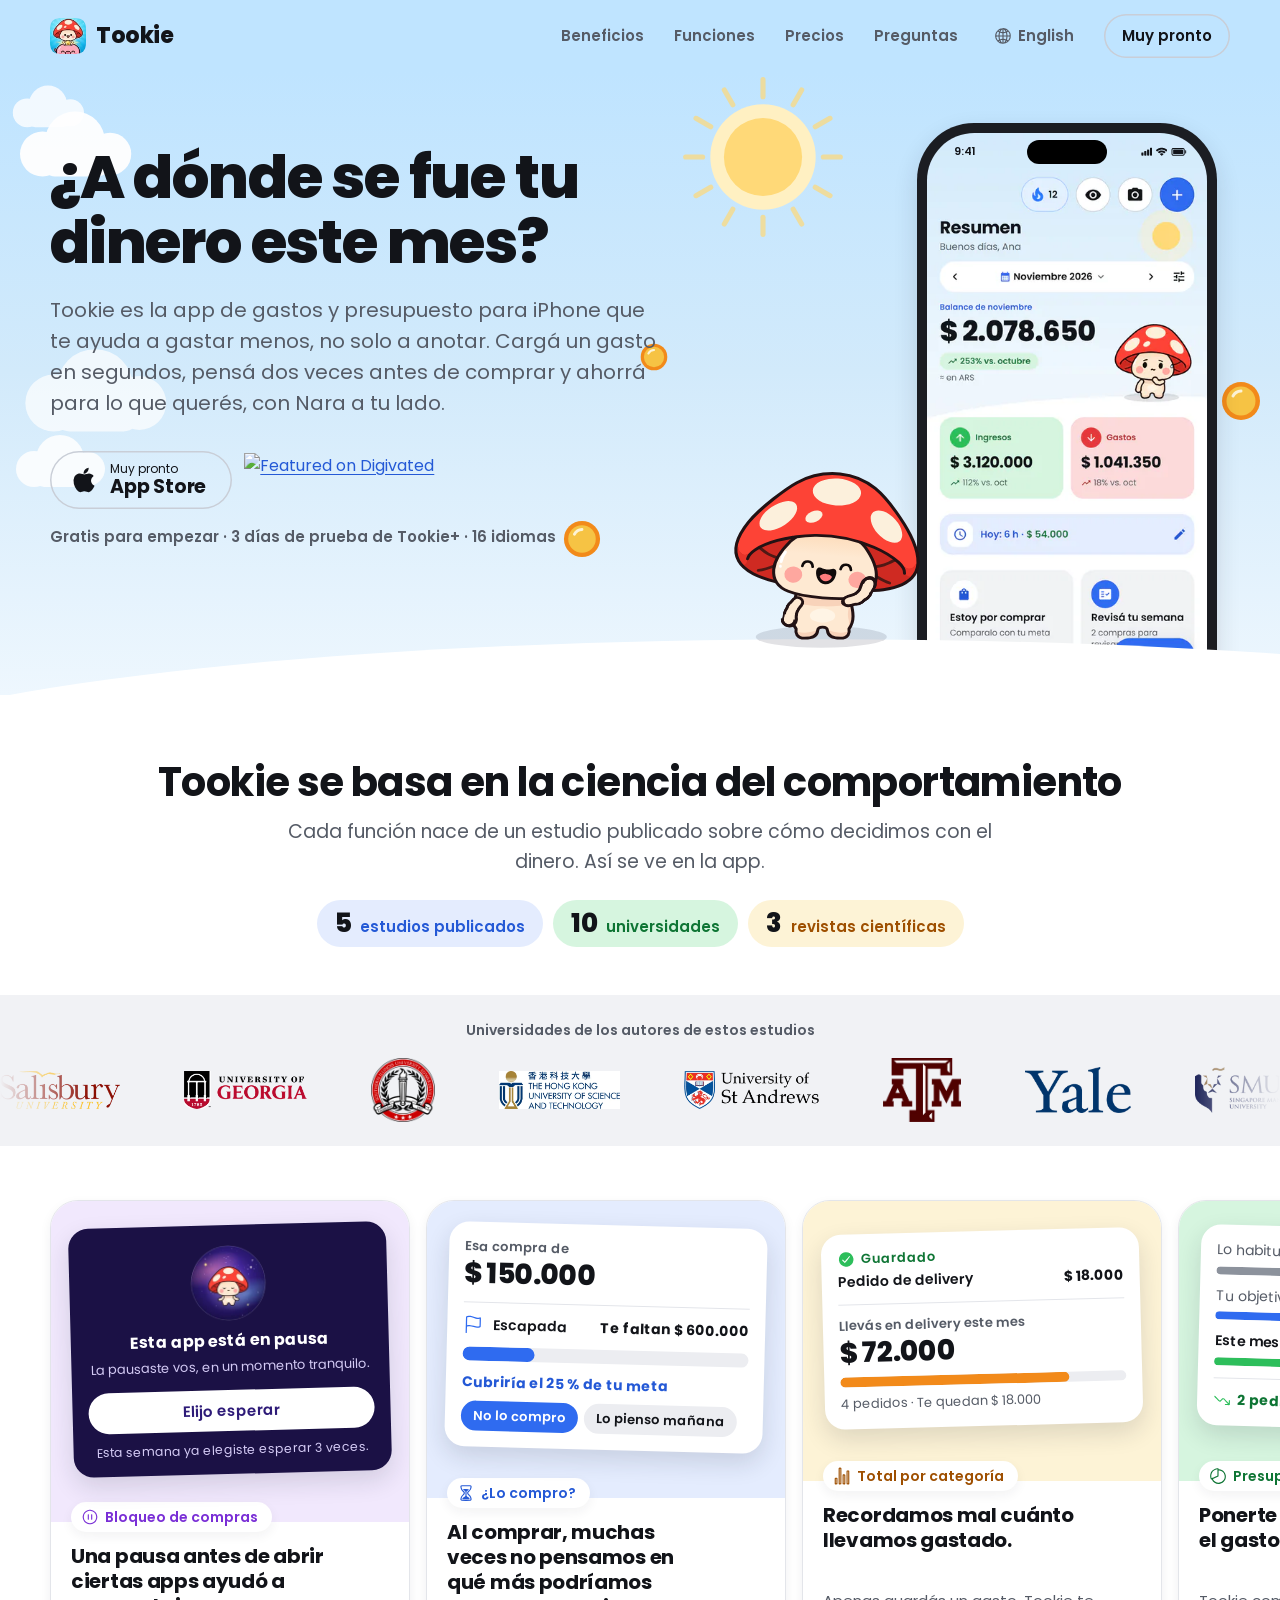
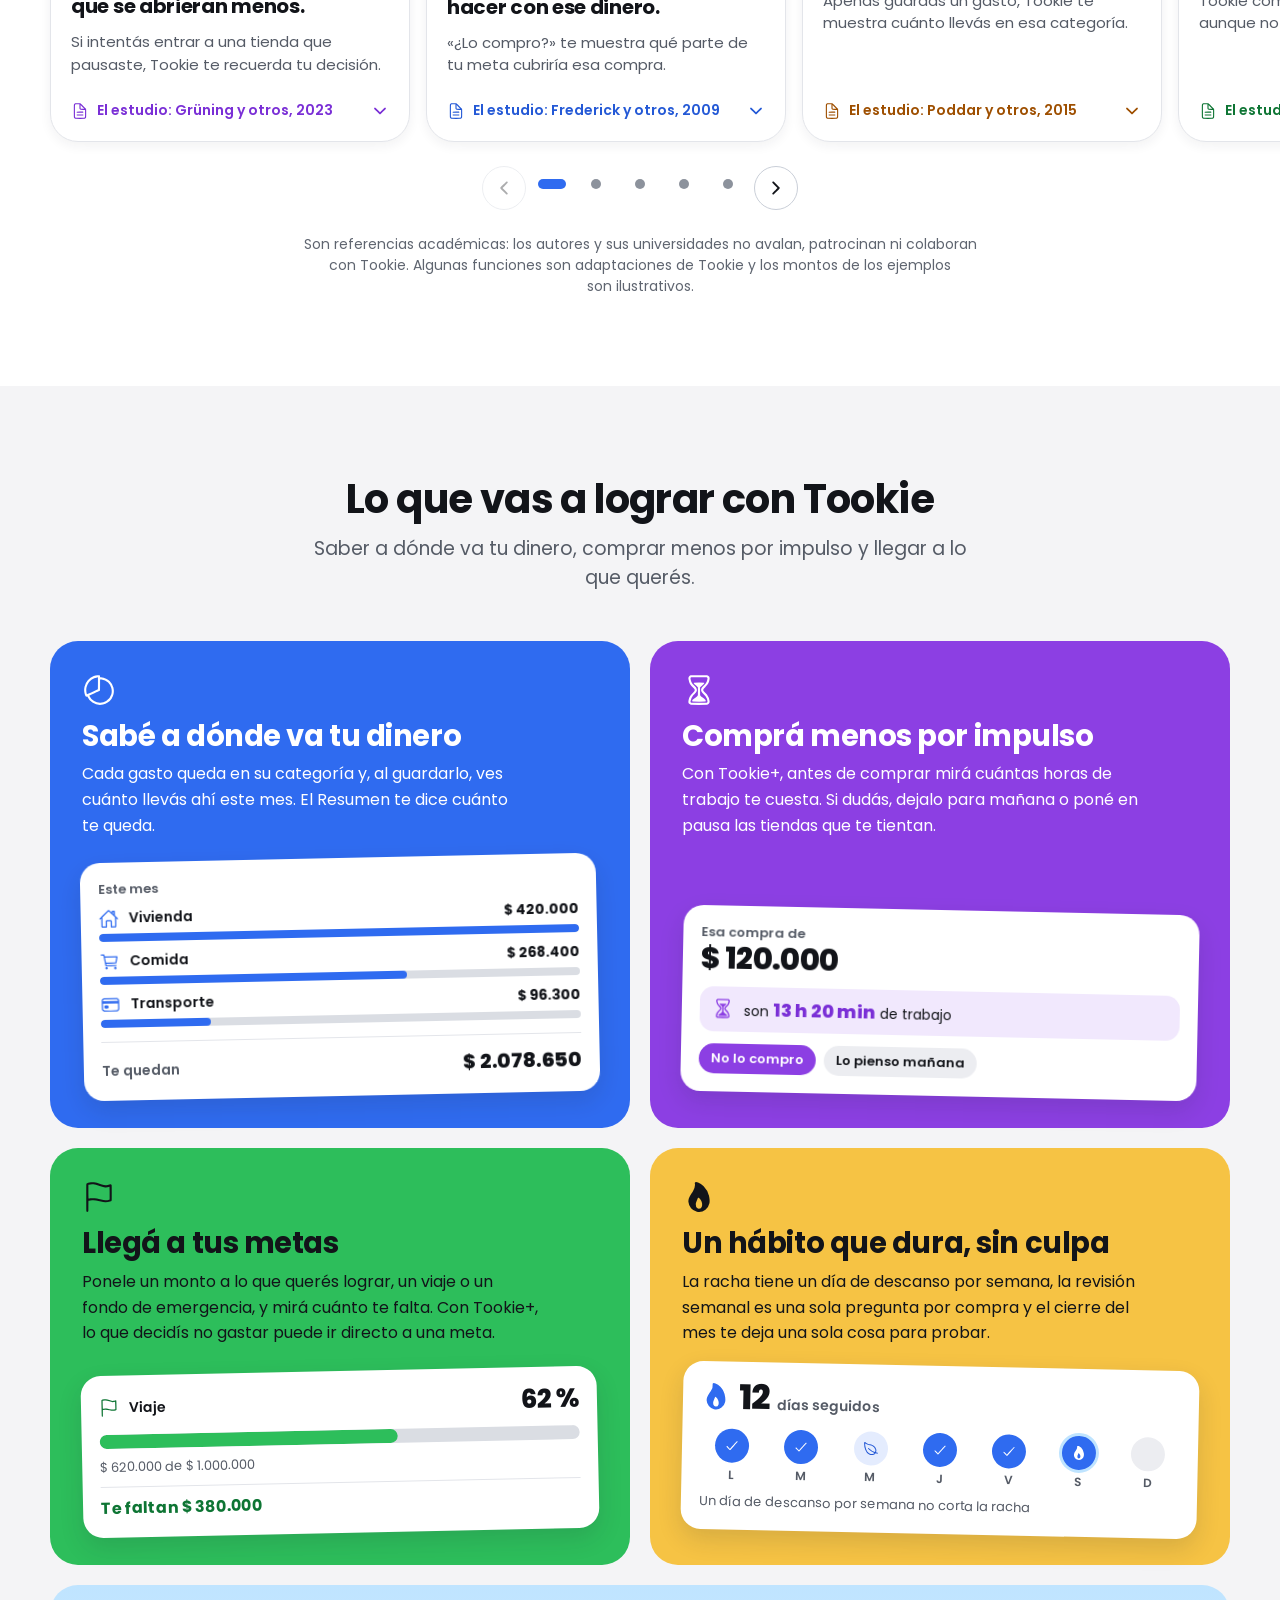
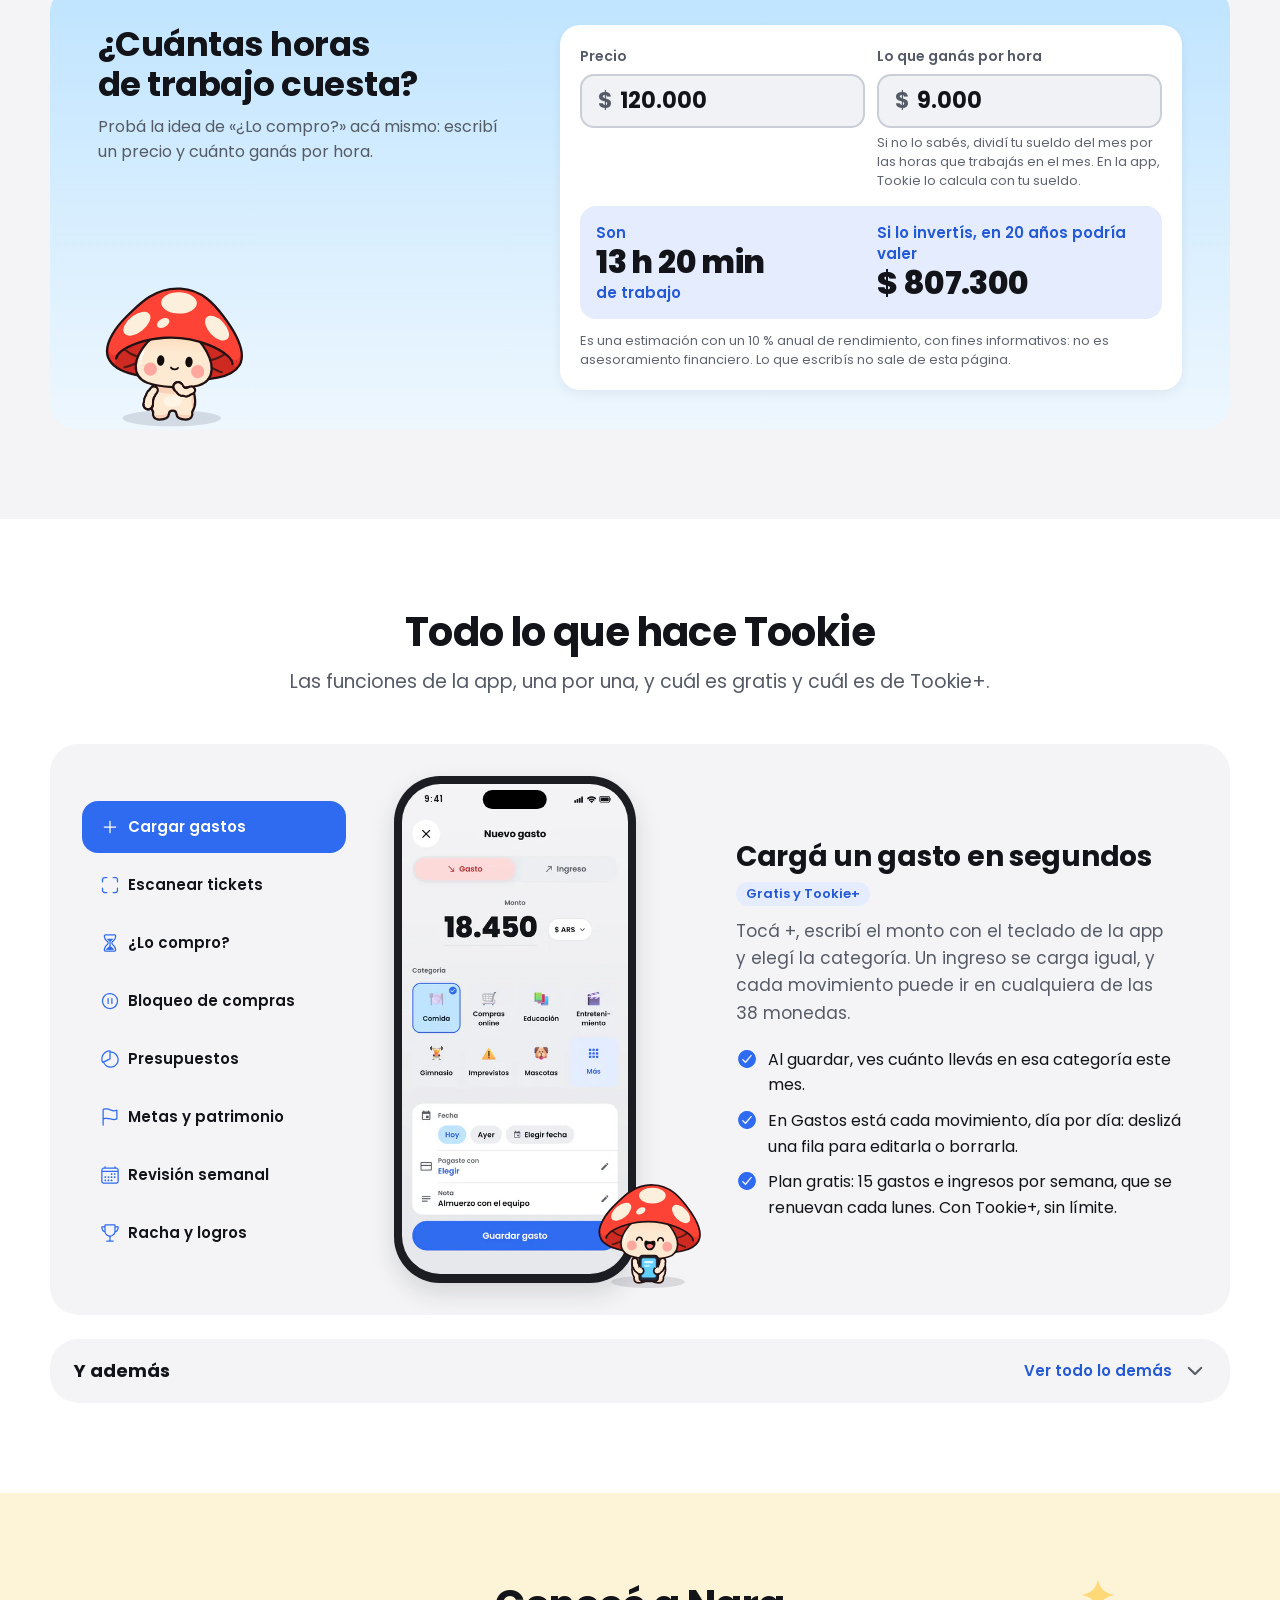
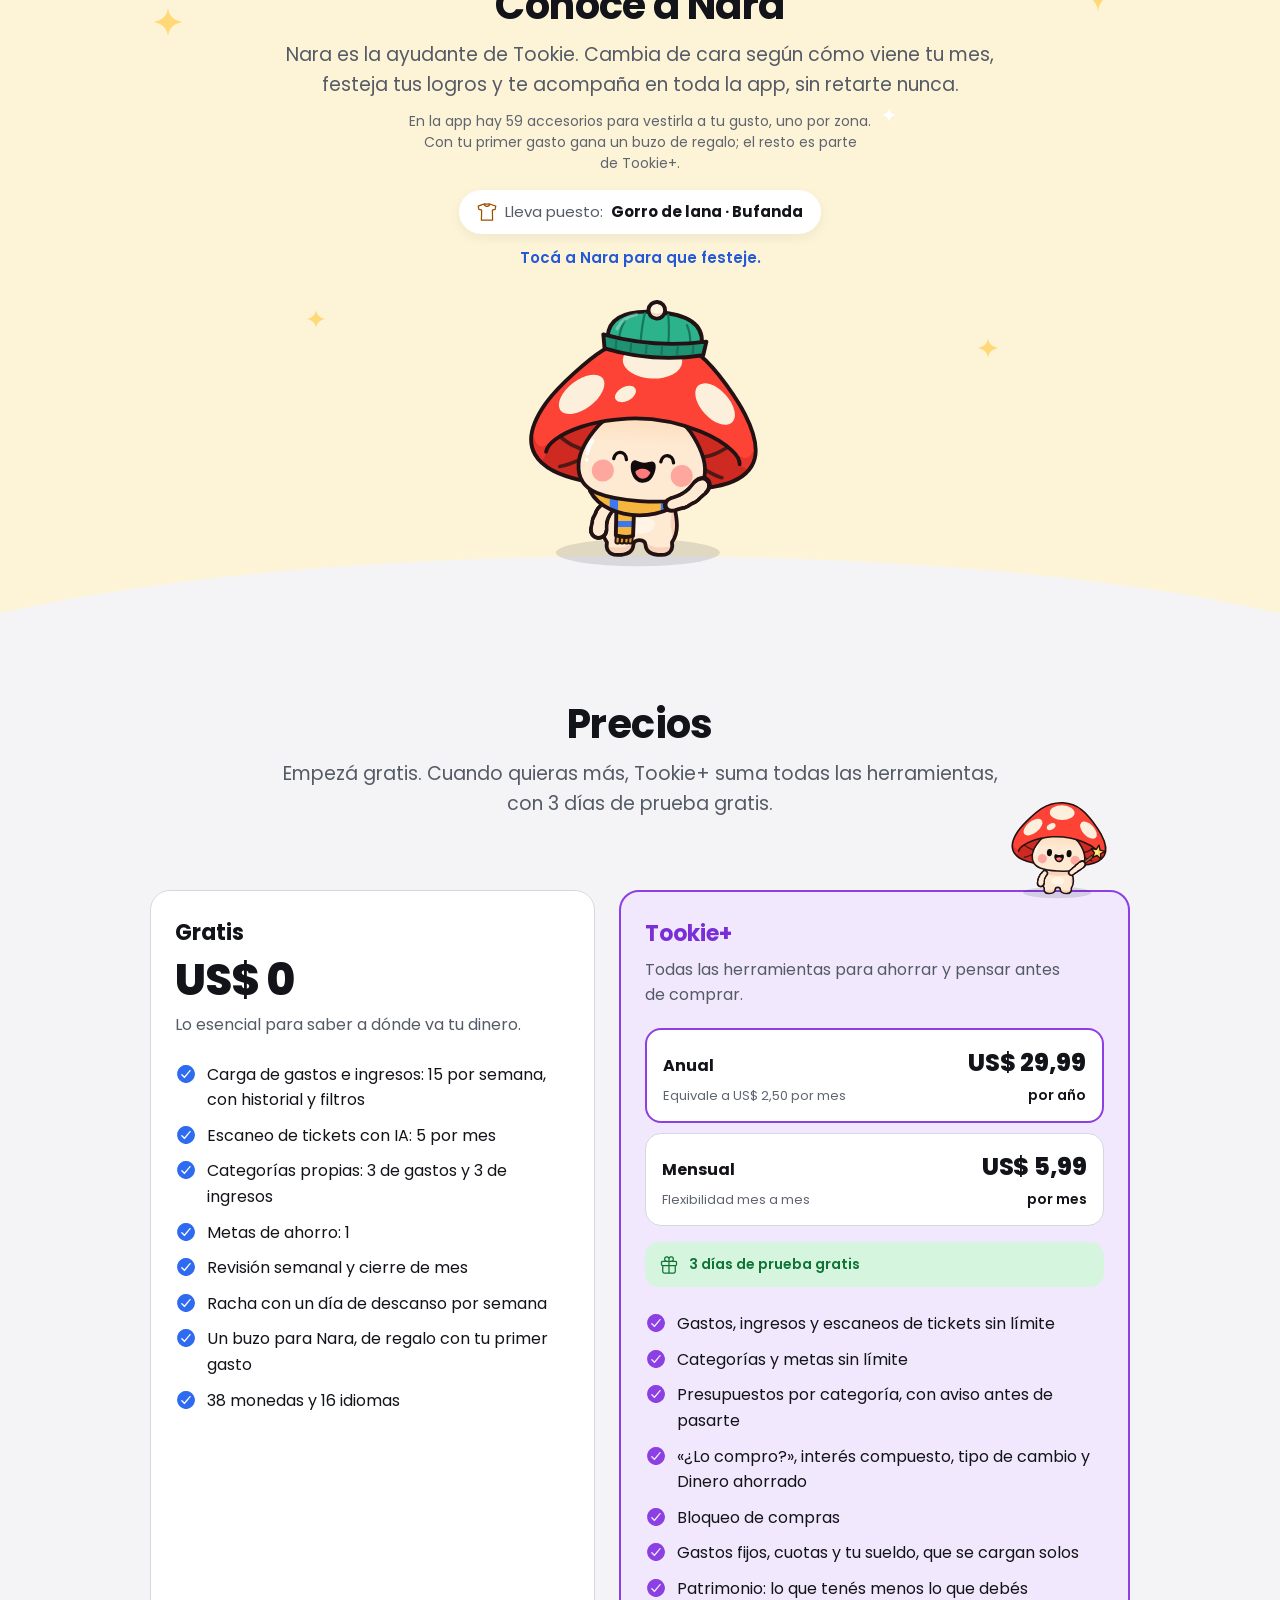
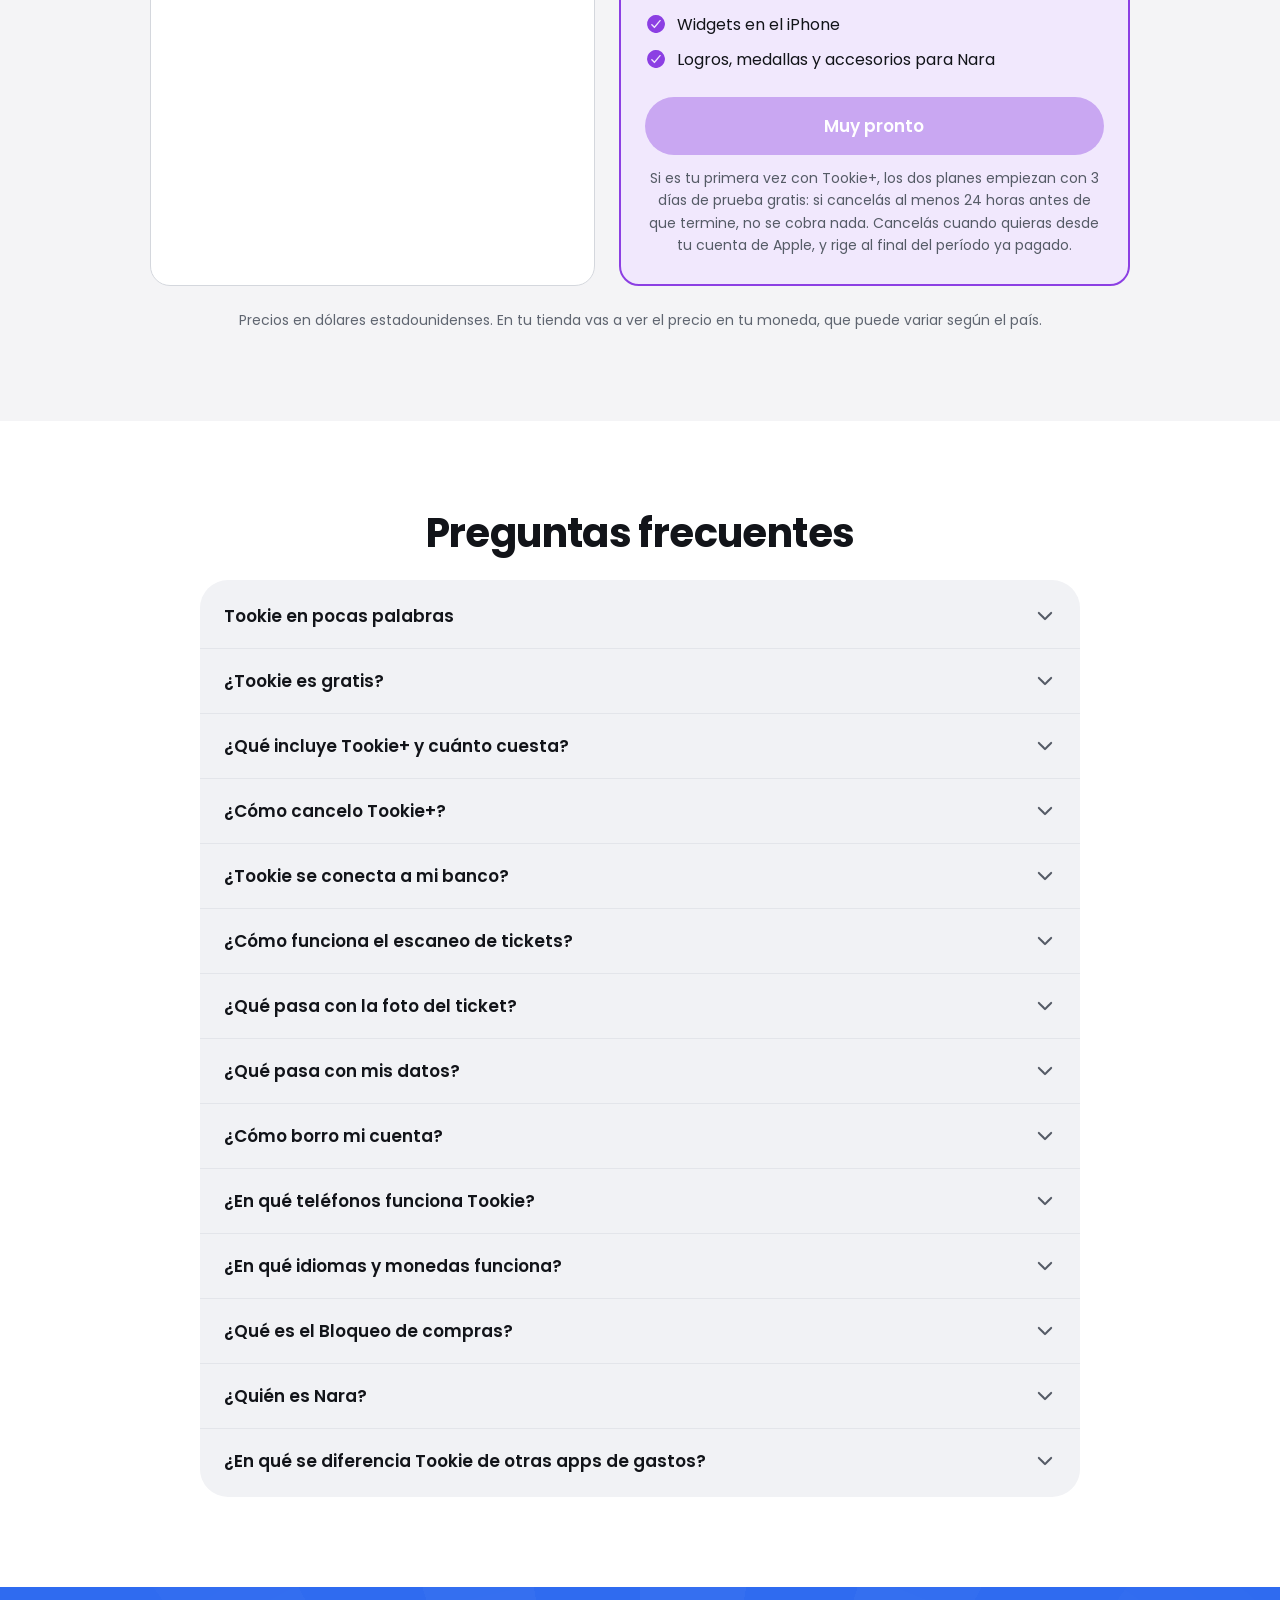
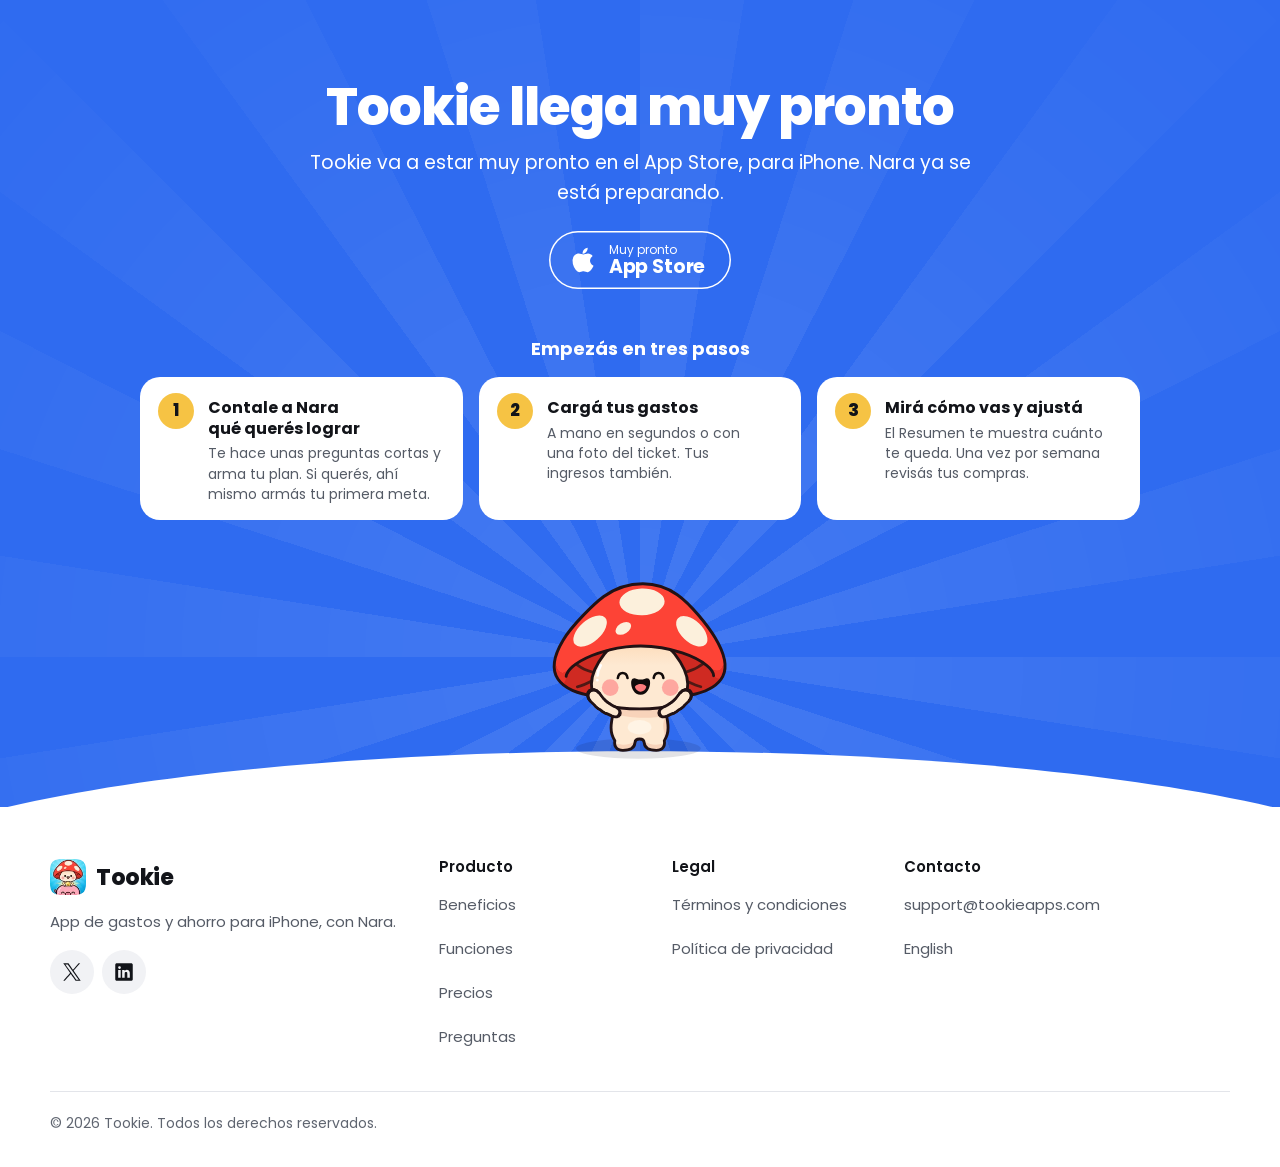
==== commit ed27e0b8: "Web: aviso de visitas, privacidad §14, límite semanal del plan gratis y chanchito nuevo (27/11/2026)" ====
--- a/es/index.html
+++ b/es/index.html
@@ -1,5 +1,5 @@
 <!doctype html>
-<html lang="es" class="sin-js">
+<html lang="es" class="sin-js" data-visitas="https://ymcykyzluampzigeeuxv.supabase.co/functions/v1/visita-web">
 <head>
 <meta charset="utf-8">
 <meta name="viewport" content="width=device-width, initial-scale=1, viewport-fit=cover">
@@ -45,7 +45,7 @@
 <link rel="preload" href="../assets/fuentes/poppins-800.woff" as="font" type="font/woff" crossorigin>
 <link rel="stylesheet" href="../assets/sitio.25b447d925.css">
 <script>(function(d,w){var c=d.documentElement.classList;c.replace('sin-js','con-js');if('IntersectionObserver'in w&&!(w.matchMedia&&w.matchMedia('(prefers-reduced-motion: reduce)').matches)){c.add('anima');setTimeout(function(){if(!w.tookieListo)c.remove('anima')},4000)}})(document,window)</script>
-<script src="../assets/sitio.js?v=386328d8" defer></script>
+<script src="../assets/sitio.js?v=f2e10c61" defer></script>
 <script type="application/ld+json">{"@context":"https://schema.org","@graph":[{"@type":"Organization","@id":"https://tookieapps.com/#organizacion","name":"Tookie","url":"https://tookieapps.com/","logo":{"@type":"ImageObject","url":"https://tookieapps.com/assets/imagenes/icono-app.png","width":512,"height":512},"image":"https://tookieapps.com/assets/imagenes/icono-app.png","description":"App de gastos y presupuesto para iPhone: cargá gastos en segundos, escaneá tickets y pensá dos veces antes de comprar.","email":"support@tookieapps.com","contactPoint":{"@type":"ContactPoint","contactType":"customer support","email":"support@tookieapps.com","availableLanguage":["en","es"]},"sameAs":["https://x.com/tookieapp","https://www.linkedin.com/company/tookieapp"]},{"@type":"WebSite","@id":"https://tookieapps.com/#sitio","name":"Tookie","alternateName":["Tookie app"],"url":"https://tookieapps.com/","inLanguage":["es","en"],"publisher":{"@id":"https://tookieapps.com/#organizacion"},"description":"Controlá tus gastos, armá presupuestos y ahorrá para tus metas con Tookie. Escaneá tickets con IA y frená las compras por impulso. Gratis para empezar."},{"@type":"WebPage","@id":"https://tookieapps.com/es/#pagina","url":"https://tookieapps.com/es/","name":"Tookie: app de gastos y ahorro para iPhone","description":"Controlá tus gastos, armá presupuestos y ahorrá para tus metas con Tookie. Escaneá tickets con IA y frená las compras por impulso. Gratis para empezar.","inLanguage":"es","isPartOf":{"@id":"https://tookieapps.com/#sitio"},"about":{"@id":"https://tookieapps.com/#app"},"mainEntity":{"@id":"https://tookieapps.com/#app"},"publisher":{"@id":"https://tookieapps.com/#organizacion"},"primaryImageOfPage":{"@type":"ImageObject","url":"https://tookieapps.com/assets/imagenes/og-es.png","width":1200,"height":630},"citation":[{"@type":"ScholarlyArticle","name":"Imperfect Recall: The Impact of Composite Spending Information Disclosure on Credit Card Spending","author":[{"@type":"Person","name":"Amit Poddar"},{"@type":"Person","name":"Cameron M. Ellis"},{"@type":"Person","name":"Timucin Ozcan"}],"datePublished":"2015","isPartOf":{"@type":"Periodical","name":"Journal of Consumer Policy"},"url":"https://doi.org/10.1007/s10603-014-9279-8","identifier":{"@type":"PropertyValue","propertyID":"DOI","value":"10.1007/s10603-014-9279-8"}},{"@type":"ScholarlyArticle","name":"Effects of Payment Mechanism on Spending Behavior: The Role of Rehearsal and Immediacy of Payments","author":[{"@type":"Person","name":"Dilip Soman"}],"datePublished":"2001","isPartOf":{"@type":"Periodical","name":"Journal of Consumer Research"},"url":"https://doi.org/10.1086/319621","identifier":{"@type":"PropertyValue","propertyID":"DOI","value":"10.1086/319621"}},{"@type":"ScholarlyArticle","name":"The Influence of Budgets on Consumer Spending","author":[{"@type":"Person","name":"Marcel F. Lukas"},{"@type":"Person","name":"Ray Charles “Chuck” Howard"}],"datePublished":"2023","isPartOf":{"@type":"Periodical","name":"Journal of Consumer Research"},"url":"https://doi.org/10.1093/jcr/ucac024","identifier":{"@type":"PropertyValue","propertyID":"DOI","value":"10.1093/jcr/ucac024"}},{"@type":"ScholarlyArticle","name":"Opportunity Cost Neglect","author":[{"@type":"Person","name":"Shane Frederick"},{"@type":"Person","name":"Nathan Novemsky"},{"@type":"Person","name":"Jing Wang"},{"@type":"Person","name":"Ravi Dhar"},{"@type":"Person","name":"Stephen Nowlis"}],"datePublished":"2009","isPartOf":{"@type":"Periodical","name":"Journal of Consumer Research"},"url":"https://doi.org/10.1086/599764","identifier":{"@type":"PropertyValue","propertyID":"DOI","value":"10.1086/599764"}},{"@type":"ScholarlyArticle","name":"Directing smartphone use through the self-nudge app one sec","author":[{"@type":"Person","name":"David J. Grüning"},{"@type":"Person","name":"Frederik Riedel"},{"@type":"Person","name":"Philipp Lorenz-Spreen"}],"datePublished":"2023","isPartOf":{"@type":"Periodical","name":"Proceedings of the National Academy of Sciences (PNAS)"},"url":"https://doi.org/10.1073/pnas.2213114120","identifier":{"@type":"PropertyValue","propertyID":"DOI","value":"10.1073/pnas.2213114120"}}]},{"@type":"MobileApplication","@id":"https://tookieapps.com/#app","name":"Tookie","alternateName":["Tookie app"],"description":"Tookie es una app de finanzas personales para iPhone que te ayuda a controlar tus gastos y a ahorrar. Con el plan gratis cargás hasta 15 gastos e ingresos por semana, a mano o con una foto del ticket, que lee una IA, y armás tu primera meta de ahorro. Con Tookie+, el plan pago, sumás presupuestos por categoría, «¿Lo compro?» (cuántas horas de trabajo te cuesta una compra), el Bloqueo de compras, gastos fijos y cuotas que se cargan solos, y tu patrimonio. Sus funciones se inspiran en estudios de ciencia del comportamiento y te acompaña Nara, la ayudante de la app.","url":"https://tookieapps.com/es/","operatingSystem":"iOS","applicationCategory":"FinanceApplication","applicationSubCategory":"Finanzas personales: control de gastos, presupuestos y ahorro","image":"https://tookieapps.com/assets/imagenes/icono-app.png","isAccessibleForFree":true,"offers":[{"@type":"Offer","name":"Gratis","description":"Lo esencial para saber a dónde va tu dinero.","price":0,"priceCurrency":"USD","category":"free","seller":{"@id":"https://tookieapps.com/#organizacion"}},{"@type":"Offer","name":"Tookie+ · Mensual","price":5.99,"priceCurrency":"USD","category":"subscription","priceSpecification":{"@type":"UnitPriceSpecification","price":5.99,"priceCurrency":"USD","billingDuration":"P1M","unitCode":"MON","referenceQuantity":{"@type":"QuantitativeValue","value":1,"unitCode":"MON"}},"seller":{"@id":"https://tookieapps.com/#organizacion"},"description":"Flexibilidad mes a mes. 3 días de prueba gratis para quien se suscribe por primera vez","validFrom":"2026-11-16"},{"@type":"Offer","name":"Tookie+ · Anual","price":29.99,"priceCurrency":"USD","category":"subscription","priceSpecification":{"@type":"UnitPriceSpecification","price":29.99,"priceCurrency":"USD","billingDuration":"P1Y","unitCode":"ANN","referenceQuantity":{"@type":"QuantitativeValue","value":1,"unitCode":"ANN"}},"seller":{"@id":"https://tookieapps.com/#organizacion"},"description":"Equivale a US$ 2,50 por mes. 3 días de prueba gratis para quien se suscribe por primera vez","validFrom":"2026-11-16"}],"author":{"@id":"https://tookieapps.com/#organizacion"},"publisher":{"@id":"https://tookieapps.com/#organizacion"},"screenshot":[{"@type":"ImageObject","url":"https://tookieapps.com/assets/imagenes/capturas/es/Resumen.webp","contentUrl":"https://tookieapps.com/assets/imagenes/capturas/es/Resumen.webp","caption":"Pantalla de inicio de Tookie: el balance del mes con ingresos y gastos, y Nara al lado del monto.","width":780,"height":1695},{"@type":"ImageObject","url":"https://tookieapps.com/assets/imagenes/capturas/es/AgregarGasto.webp","contentUrl":"https://tookieapps.com/assets/imagenes/capturas/es/AgregarGasto.webp","caption":"Pantalla «Nuevo gasto» de Tookie: elegir entre gasto e ingreso, la categoría, el monto en pesos y el teclado numérico.","width":780,"height":1695},{"@type":"ImageObject","url":"https://tookieapps.com/assets/imagenes/capturas/es/ScanTicketResultado.webp","contentUrl":"https://tookieapps.com/assets/imagenes/capturas/es/ScanTicketResultado.webp","caption":"Tookie leyendo un ticket de supermercado: Nara con una lupa y los datos total, comercio, fecha y categoría encontrados.","width":780,"height":1695},{"@type":"ImageObject","url":"https://tookieapps.com/assets/imagenes/capturas/es/LoComproLleno.webp","contentUrl":"https://tookieapps.com/assets/imagenes/capturas/es/LoComproLleno.webp","caption":"Pantalla «¿Lo compro?» de Tookie: una compra de $ 120.000 equivale a 13 h 20 min de trabajo, con los botones «No lo compro», «Sí, cargarlo» y «Lo pienso mañana».","width":780,"height":1695},{"@type":"ImageObject","url":"https://tookieapps.com/assets/imagenes/capturas/es/BloqueoComprasActivo.webp","contentUrl":"https://tookieapps.com/assets/imagenes/capturas/es/BloqueoComprasActivo.webp","caption":"Pantalla «Bloqueo de compras» de Tookie con el bloqueo activo, tres tiendas bloqueadas y las veces que se eligió esperar.","width":780,"height":1695},{"@type":"ImageObject","url":"https://tookieapps.com/assets/imagenes/capturas/es/PresupuestosObjetivos.webp","contentUrl":"https://tookieapps.com/assets/imagenes/capturas/es/PresupuestosObjetivos.webp","caption":"Pantalla «Presupuestos» de Tookie: lo gastado en el mes, un anillo con el 91 % usado y categorías comparadas con lo habitual.","width":780,"height":1695},{"@type":"ImageObject","url":"https://tookieapps.com/assets/imagenes/capturas/es/Metas.webp","contentUrl":"https://tookieapps.com/assets/imagenes/capturas/es/Metas.webp","caption":"Pantalla «Metas» de Tookie con tres metas en camino, cada una con su porcentaje, y Nara con una moneda y un chanchito.","width":780,"height":1695},{"@type":"ImageObject","url":"https://tookieapps.com/assets/imagenes/capturas/es/RevisionSemanal.webp","contentUrl":"https://tookieapps.com/assets/imagenes/capturas/es/RevisionSemanal.webp","caption":"Revisión semanal de Tookie: una cena con amigos y la pregunta «Si pudieras elegir de nuevo, ¿volverías a hacer esta compra?», con las respuestas Sí, No estoy seguro y No.","width":780,"height":1695},{"@type":"ImageObject","url":"https://tookieapps.com/assets/imagenes/capturas/es/Logros.webp","contentUrl":"https://tookieapps.com/assets/imagenes/capturas/es/Logros.webp","caption":"Pantalla de logros de Tookie: la colección de medallas, el siguiente logro y Nara festejando.","width":780,"height":1695}],"inLanguage":["es","es-419","en-US","en-GB","pt-BR","fr","de","it","nl","pl","sv","no","da","tr","zh-Hans","ja","ko"],"featureList":["Cargá un gasto en segundos","Escaneá tickets con IA","Antes de comprar, mirá cuánto te cuesta","Poné en pausa las tiendas que te tientan","Presupuestos que te avisan antes","Metas de ahorro y patrimonio","Revisión semanal y cierre de mes","Racha, logros y accesorios para Nara","Widgets en el iPhone","16 idiomas","38 monedas","Ocultar saldos","Gastos fijos y cuotas","Interés compuesto y tipo de cambio","Tu sueldo, previsto","Avisos con Nara","El clima en tu Resumen","Paseo por Tookie"]},{"@type":"FAQPage","@id":"https://tookieapps.com/es/#preguntas","url":"https://tookieapps.com/es/#preguntas","name":"Preguntas frecuentes","inLanguage":"es","isPartOf":{"@id":"https://tookieapps.com/es/#pagina"},"mainEntity":[{"@type":"Question","name":"¿Tookie es gratis?","acceptedAnswer":{"@type":"Answer","text":"Sí, Tookie es gratis para empezar. Con el plan gratis cargás hasta 15 gastos e ingresos por semana, usás el historial y los filtros, escaneás 5 tickets por mes y armás tu primera meta de ahorro. Tookie+ es el plan pago, con el resto de las herramientas."}},{"@type":"Question","name":"¿Qué incluye Tookie+ y cuánto cuesta?","acceptedAnswer":{"@type":"Answer","text":"Tookie+ cuesta US$ 29,99 por año o US$ 5,99 por mes. Si es tu primera vez con Tookie+, los dos planes empiezan con 3 días de prueba gratis. Suma gastos, ingresos y escaneos sin límite, presupuestos, «¿Lo compro?», el Bloqueo de compras, gastos fijos y cuotas, tu patrimonio, metas y categorías sin límite, widgets en el iPhone, y logros y accesorios para Nara. En tu tienda vas a ver el precio en tu moneda."}},{"@type":"Question","name":"¿Cómo cancelo Tookie+?","acceptedAnswer":{"@type":"Answer","text":"Lo cancelás cuando quieras desde la tienda donde lo compraste. En el iPhone: Ajustes → tu nombre → Suscripciones, o «Gestionar suscripción» dentro de Tookie. La cancelación rige al final del período ya pagado, y si cancelás al menos 24 horas antes de que termine la prueba gratis, no se cobra nada."}},{"@type":"Question","name":"¿Tookie se conecta a mi banco?","acceptedAnswer":{"@type":"Answer","text":"No. Tookie no se conecta a tu banco, a tus tarjetas ni a billeteras virtuales, y nunca te pide sus claves. Cada movimiento lo cargás vos: a mano, en segundos, o con una foto del ticket."}},{"@type":"Question","name":"¿Cómo funciona el escaneo de tickets?","acceptedAnswer":{"@type":"Answer","text":"Le sacás una foto al ticket, o elegís de la galería una captura de una compra online, y una IA lee el comercio, el monto, la fecha y la categoría. Antes de guardar revisás cada dato y lo podés cambiar; si el ticket no tiene una fecha legible, se usa la de hoy. En el plan gratis tenés 5 escaneos por mes y con Tookie+, sin límite."}},{"@type":"Question","name":"¿Qué pasa con la foto del ticket?","acceptedAnswer":{"@type":"Answer","text":"La foto se usa solo para leer el ticket y \u003cstrong>no se guarda\u003c/strong>, ni en tu cuenta ni en los servidores de Tookie. Viaja cifrada al servidor de Tookie, que se la pasa a OpenAI para leerla: si el ticket muestra datos tuyos, como tu nombre, OpenAI los puede ver. Quedan el gasto que confirmás y un registro del escaneo con lo que se leyó, sin la foto. El detalle está en la \u003ca href=\"https://tookieapps.com/privacidad.html#es\">Política de privacidad\u003c/a>."}},{"@type":"Question","name":"¿Qué pasa con mis datos?","acceptedAnswer":{"@type":"Answer","text":"Tus datos se guardan para que la app funcione y estén cuando volvés a entrar, también desde otro teléfono. Tookie no vende tus datos, no muestra publicidad y no te rastrea en otras apps ni sitios. Todo viaja cifrado y una cuenta no puede leer los datos de otra. Más detalle en la \u003ca href=\"https://tookieapps.com/privacidad.html#es\">Política de privacidad\u003c/a>."}},{"@type":"Question","name":"¿Cómo borro mi cuenta?","acceptedAnswer":{"@type":"Answer","text":"Desde la app, en Perfil → Eliminar cuenta. Es permanente: se borran tu cuenta y tus datos. Borrar la cuenta no cancela una suscripción, así que si pagás Tookie+, cancelalo antes en la tienda."}},{"@type":"Question","name":"¿En qué teléfonos funciona Tookie?","acceptedAnswer":{"@type":"Answer","text":"Tookie es una app para iPhone y se descarga del App Store."}},{"@type":"Question","name":"¿En qué idiomas y monedas funciona?","acceptedAnswer":{"@type":"Answer","text":"Tookie está en 16 idiomas: español, inglés de Estados Unidos y del Reino Unido, portugués, francés, alemán, italiano, neerlandés, polaco, sueco, noruego, danés, turco, chino simplificado, japonés y coreano. Cada gasto se guarda en su moneda, entre 38, y los totales se pasan a tu moneda principal."}},{"@type":"Question","name":"¿Qué es el Bloqueo de compras?","acceptedAnswer":{"@type":"Answer","text":"Es una función de Tookie+ que pone en pausa las apps de compras que elegís. Si intentás abrir una, aparece una pantalla de Tookie con un solo botón, «Elijo esperar», y para volver a abrirla tenés que cambiar tu decisión desde Tookie. Usa Tiempo en pantalla de Apple y Tookie no ve qué apps tenés. Depende de los permisos del iPhone y puede no estar disponible en todos los dispositivos."}},{"@type":"Question","name":"¿Quién es Nara?","acceptedAnswer":{"@type":"Answer","text":"Nara es la ayudante de Tookie. Te acompaña en toda la app, cambia de cara según cómo viene tu mes, festeja tus logros y te muestra cómo se usa en el Paseo por Tookie. Con tu primer gasto gana un buzo de regalo, con cualquier plan. Con Tookie+ la vestís entera: 16 accesorios se usan de entrada y el resto se gana con los logros."}},{"@type":"Question","name":"¿En qué se diferencia Tookie de otras apps de gastos?","acceptedAnswer":{"@type":"Answer","text":"Tookie está pensado para que gastes menos, no solo para anotar. Antes de comprar te muestra cuántas horas de trabajo te cuesta y te deja poner en pausa las tiendas que te tientan; sus funciones se inspiran en estudios de ciencia del comportamiento; no se conecta a tu banco, así que vos decidís qué cargar; y no te reta: la racha tiene un día de descanso y Nara te acompaña."}}]}]}</script>
 </head>
 <body class="pagina pagina--inicio">
@@ -490,6 +490,6 @@
 </div>
 <div class="contenedor pie__base"><p>© <span data-anio="2026">2026</span> Tookie. Todos los derechos reservados.</p></div>
 </footer>
-<script>(function(){var d=document,w=window,u="../assets/nara.427912b1.js",e=0,c=[],N=".nara[data-nara-interactiva]",v=d.querySelectorAll(".vestidor[hidden]"),n=d.querySelectorAll(N),t=d.querySelectorAll(".nara__tocala"),i,a;for(i=0;i<v.length;i++)v[i].hidden=!1;for(i=0;i<n.length;i++){a=n[i];a.setAttribute("role","button");a.setAttribute("tabindex","0");a.setAttribute("aria-label",a.getAttribute("data-nara-etiqueta")||"Nara");a.removeAttribute("aria-hidden")}function b(x){for(var j=0;j<v.length;j++){if(x)v[j].setAttribute("aria-busy","true");else v[j].removeAttribute("aria-busy");v[j].classList.toggle("vestidor--cargando",!!x)}}function f(){if(e)return;e=1;b(1);import(new URL(u,d.baseURI).href).then(function(m){e=2;b(0);m.iniciar({cola:c})}).catch(function(){var j;e=3;b(0);for(j=0;j<v.length;j++)v[j].hidden=!0;for(j=0;j<t.length;j++)t[j].hidden=!0;for(j=0;j<n.length;j++){a=n[j];a.removeAttribute("role");a.removeAttribute("tabindex");a.removeAttribute("aria-label");a.removeAttribute("data-nara-interactiva");a.setAttribute("aria-hidden","true")}})}function q(x){var k=c.indexOf(x);if(k>=0)c.splice(k,1);c.push(x);f()}d.addEventListener("click",function(z){if(e>1)return;var x=z.target,y=x&&x.closest&&x.closest(".vestidor [data-accesorio],.vestidor [data-accion=sacar-todo],"+N);if(y)q(y)});d.addEventListener("keydown",function(z){var x=z.target,k=z.key;if(e>1||k!=="Enter"&&k!==" "&&k!=="Spacebar"||!x||!x.matches||!x.matches(N))return;z.preventDefault();q(x)});var g=w.matchMedia&&w.matchMedia("(prefers-reduced-motion: reduce)"),s=navigator.connection&&navigator.connection.saveData;function o(){(w.requestIdleCallback||function(h){setTimeout(h,1500)})(f,{timeout:4000})}function l(){if(d.readyState==="complete")o();else w.addEventListener("load",o)}if(s)return;if(g&&g.matches){var h=function(z){if(!z.matches)l()};if(g.addEventListener)g.addEventListener("change",h);else if(g.addListener)g.addListener(h);return}l()})();</script>
+<script>(function(){var d=document,w=window,u="../assets/nara.49c50d52.js",e=0,c=[],N=".nara[data-nara-interactiva]",v=d.querySelectorAll(".vestidor[hidden]"),n=d.querySelectorAll(N),t=d.querySelectorAll(".nara__tocala"),i,a;for(i=0;i<v.length;i++)v[i].hidden=!1;for(i=0;i<n.length;i++){a=n[i];a.setAttribute("role","button");a.setAttribute("tabindex","0");a.setAttribute("aria-label",a.getAttribute("data-nara-etiqueta")||"Nara");a.removeAttribute("aria-hidden")}function b(x){for(var j=0;j<v.length;j++){if(x)v[j].setAttribute("aria-busy","true");else v[j].removeAttribute("aria-busy");v[j].classList.toggle("vestidor--cargando",!!x)}}function f(){if(e)return;e=1;b(1);import(new URL(u,d.baseURI).href).then(function(m){e=2;b(0);m.iniciar({cola:c})}).catch(function(){var j;e=3;b(0);for(j=0;j<v.length;j++)v[j].hidden=!0;for(j=0;j<t.length;j++)t[j].hidden=!0;for(j=0;j<n.length;j++){a=n[j];a.removeAttribute("role");a.removeAttribute("tabindex");a.removeAttribute("aria-label");a.removeAttribute("data-nara-interactiva");a.setAttribute("aria-hidden","true")}})}function q(x){var k=c.indexOf(x);if(k>=0)c.splice(k,1);c.push(x);f()}d.addEventListener("click",function(z){if(e>1)return;var x=z.target,y=x&&x.closest&&x.closest(".vestidor [data-accesorio],.vestidor [data-accion=sacar-todo],"+N);if(y)q(y)});d.addEventListener("keydown",function(z){var x=z.target,k=z.key;if(e>1||k!=="Enter"&&k!==" "&&k!=="Spacebar"||!x||!x.matches||!x.matches(N))return;z.preventDefault();q(x)});var g=w.matchMedia&&w.matchMedia("(prefers-reduced-motion: reduce)"),s=navigator.connection&&navigator.connection.saveData;function o(){(w.requestIdleCallback||function(h){setTimeout(h,1500)})(f,{timeout:4000})}function l(){if(d.readyState==="complete")o();else w.addEventListener("load",o)}if(s)return;if(g&&g.matches){var h=function(z){if(!z.matches)l()};if(g.addEventListener)g.addEventListener("change",h);else if(g.addListener)g.addListener(h);return}l()})();</script>
 </body>
 </html>
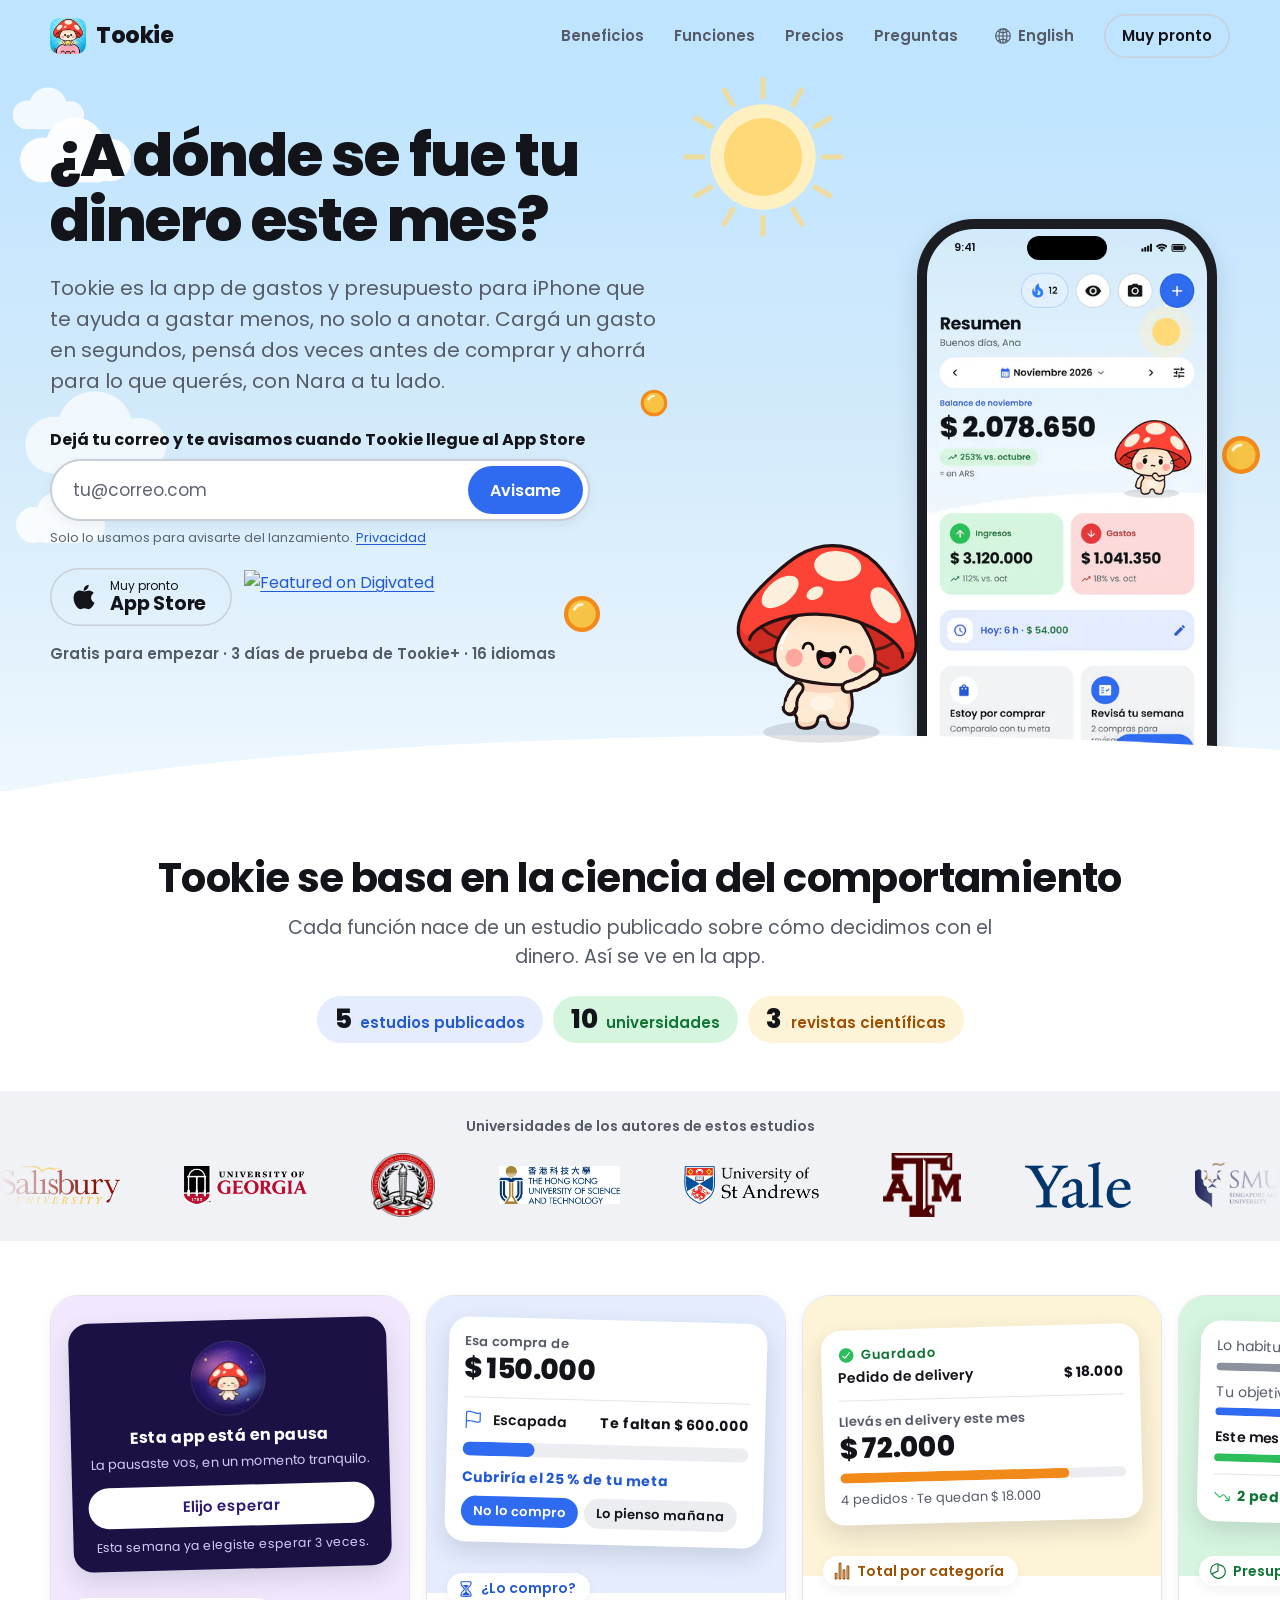
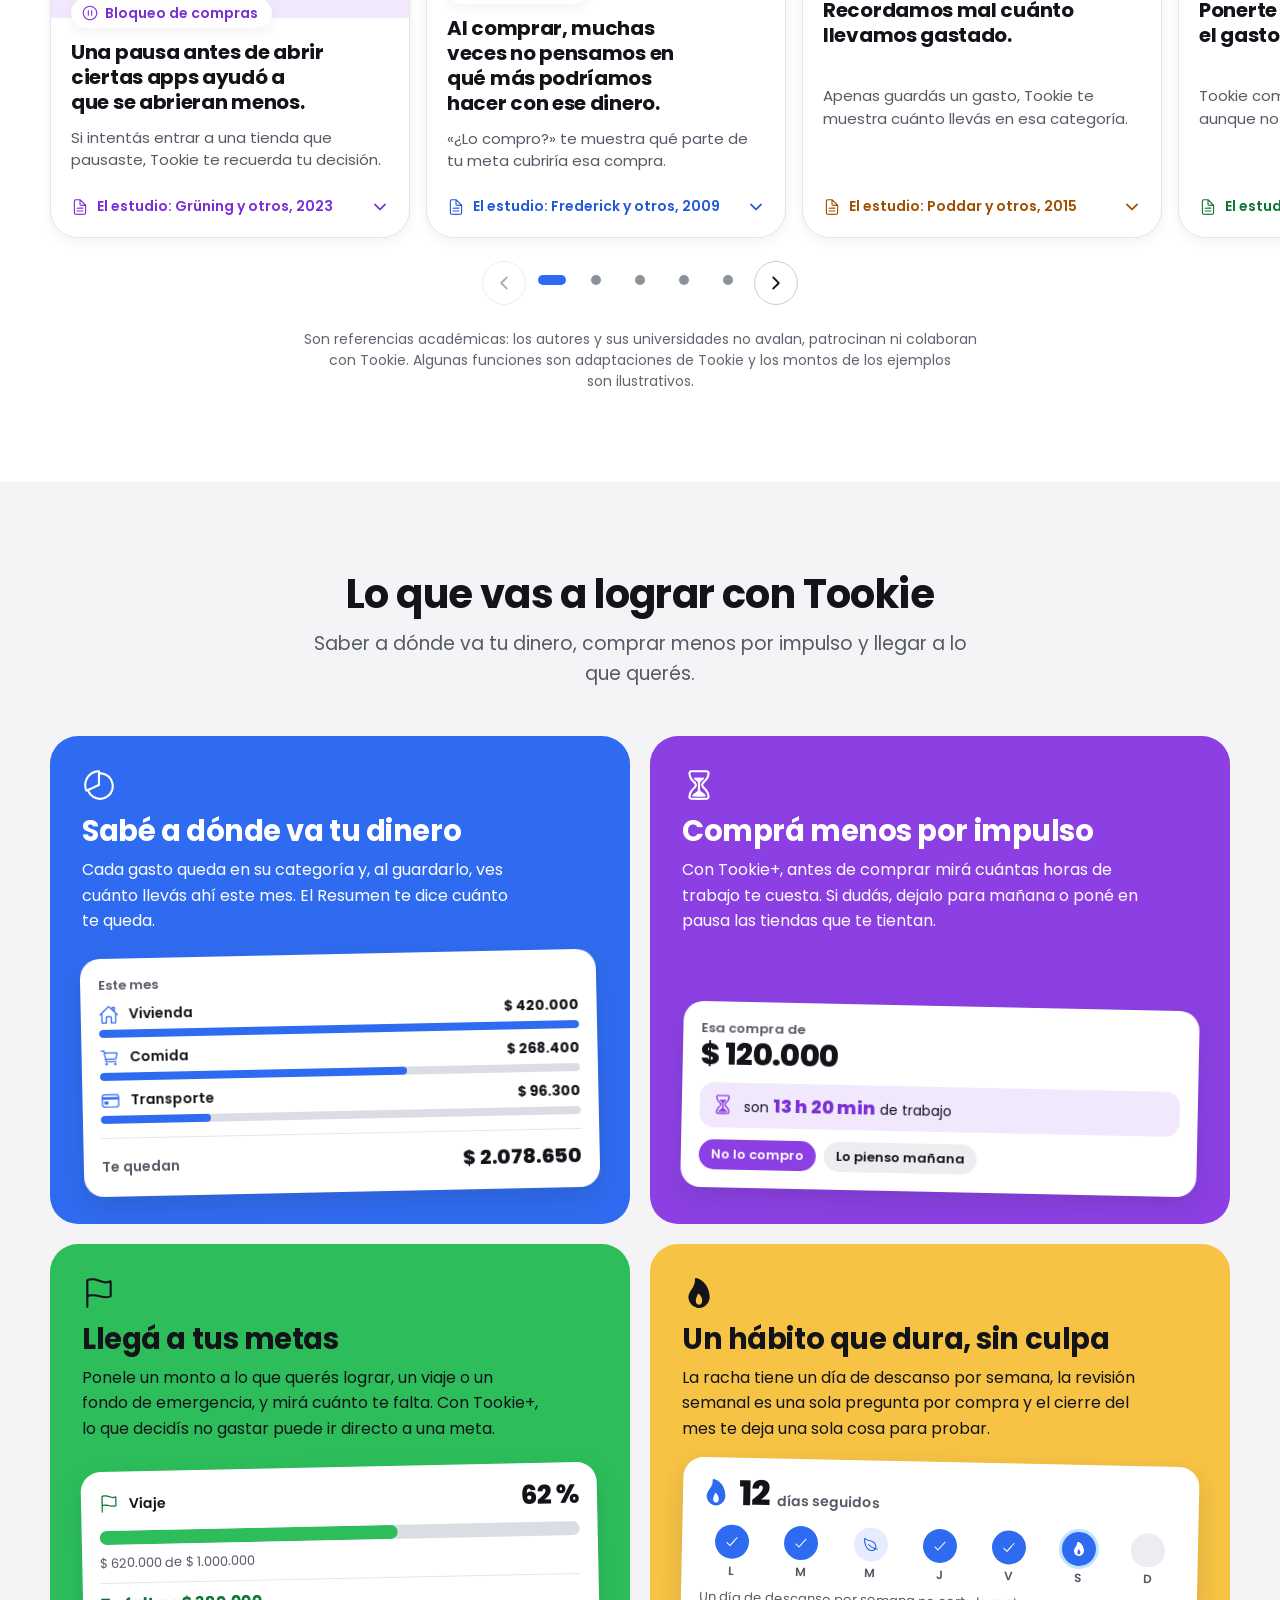
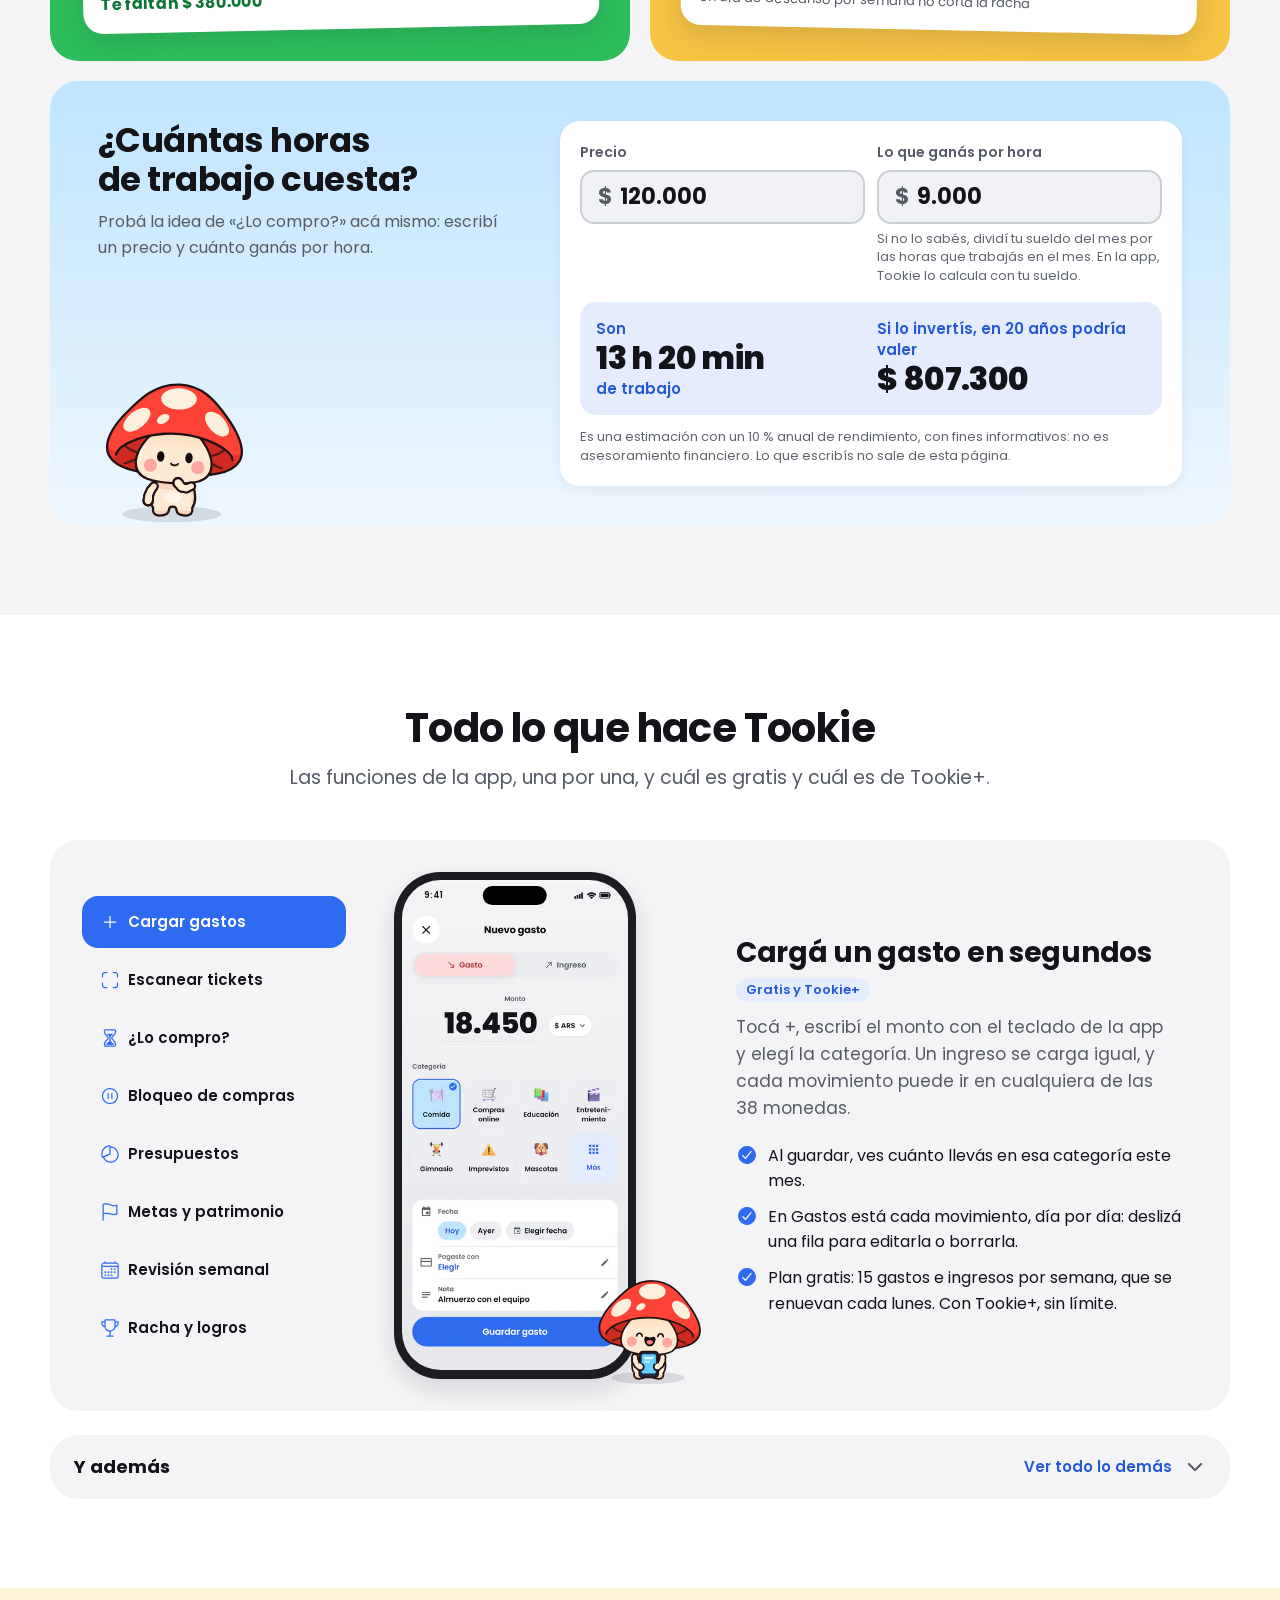
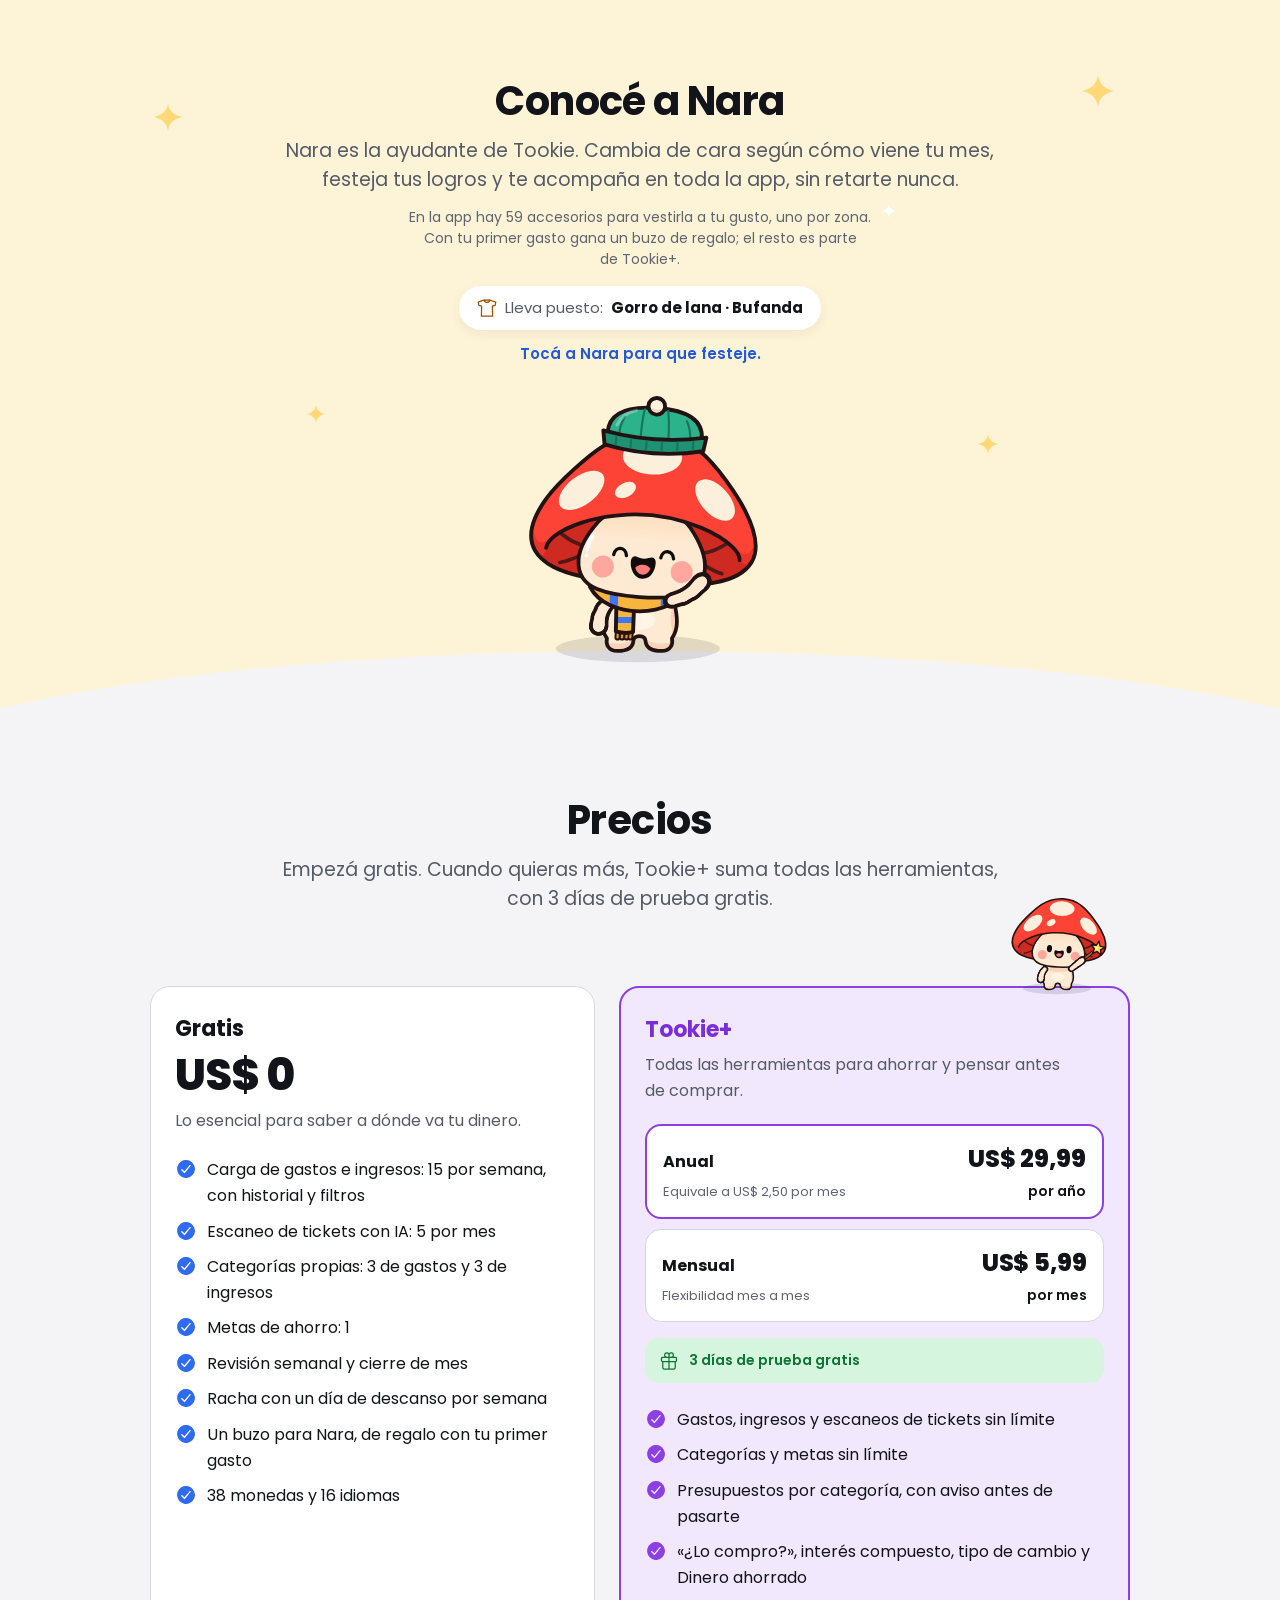
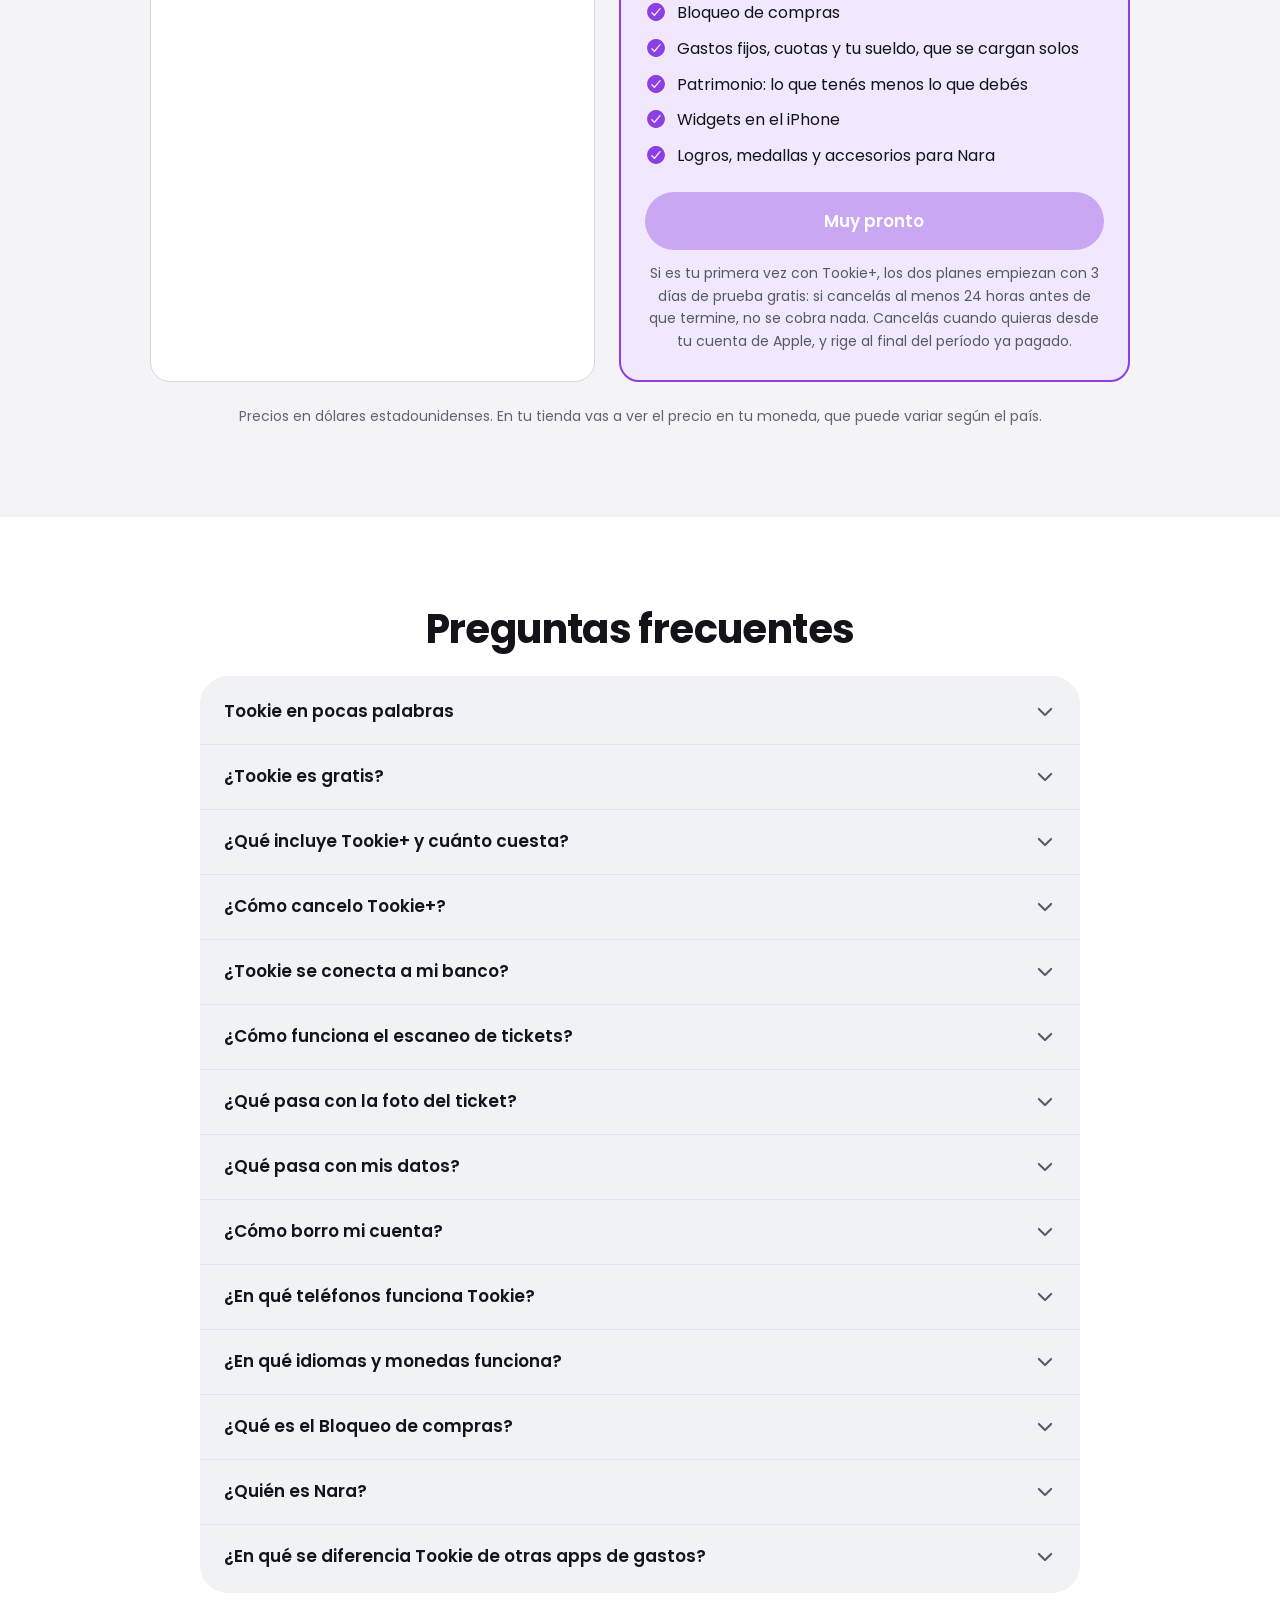
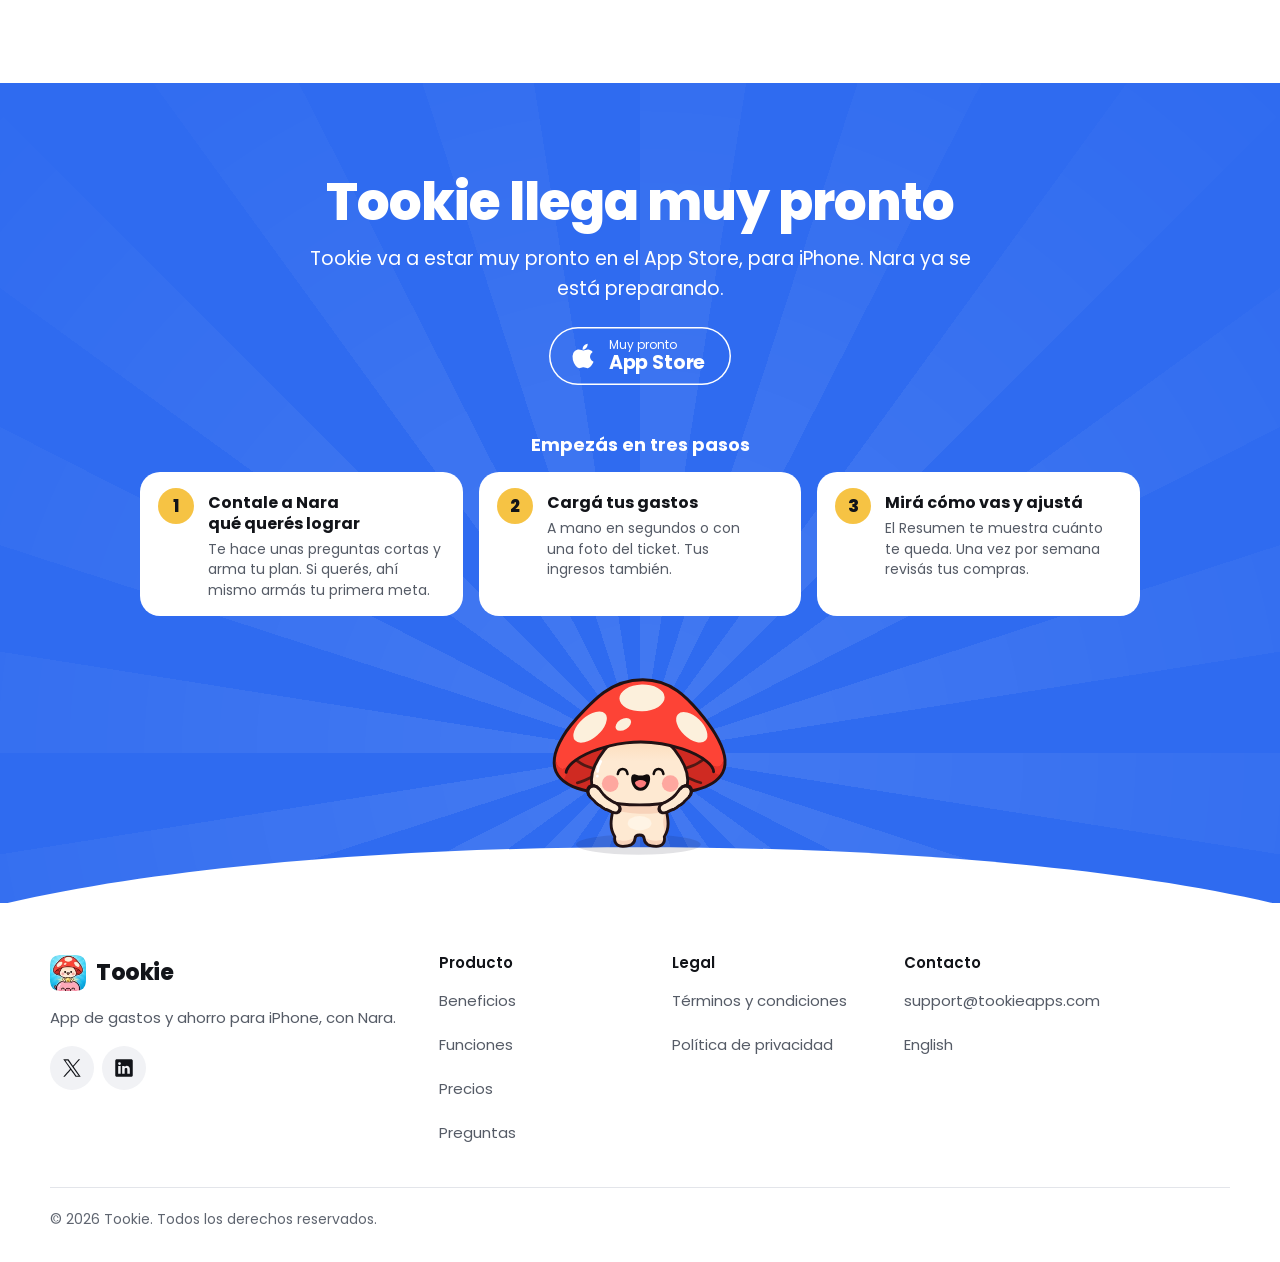
==== commit 0e6c2002: "Web: lista de espera en el inicio y privacidad §14 (27/11/2026) Campo de correo en la primera secció" ====
--- a/es/index.html
+++ b/es/index.html
@@ -43,9 +43,9 @@
 
 <link rel="preload" href="../assets/fuentes/poppins-400.woff" as="font" type="font/woff" crossorigin>
 <link rel="preload" href="../assets/fuentes/poppins-800.woff" as="font" type="font/woff" crossorigin>
-<link rel="stylesheet" href="../assets/sitio.25b447d925.css">
+<link rel="stylesheet" href="../assets/sitio.e1f95b1475.css">
 <script>(function(d,w){var c=d.documentElement.classList;c.replace('sin-js','con-js');if('IntersectionObserver'in w&&!(w.matchMedia&&w.matchMedia('(prefers-reduced-motion: reduce)').matches)){c.add('anima');setTimeout(function(){if(!w.tookieListo)c.remove('anima')},4000)}})(document,window)</script>
-<script src="../assets/sitio.js?v=f2e10c61" defer></script>
+<script src="../assets/sitio.js?v=a683bbdd" defer></script>
 <script type="application/ld+json">{"@context":"https://schema.org","@graph":[{"@type":"Organization","@id":"https://tookieapps.com/#organizacion","name":"Tookie","url":"https://tookieapps.com/","logo":{"@type":"ImageObject","url":"https://tookieapps.com/assets/imagenes/icono-app.png","width":512,"height":512},"image":"https://tookieapps.com/assets/imagenes/icono-app.png","description":"App de gastos y presupuesto para iPhone: cargá gastos en segundos, escaneá tickets y pensá dos veces antes de comprar.","email":"support@tookieapps.com","contactPoint":{"@type":"ContactPoint","contactType":"customer support","email":"support@tookieapps.com","availableLanguage":["en","es"]},"sameAs":["https://x.com/tookieapp","https://www.linkedin.com/company/tookieapp"]},{"@type":"WebSite","@id":"https://tookieapps.com/#sitio","name":"Tookie","alternateName":["Tookie app"],"url":"https://tookieapps.com/","inLanguage":["es","en"],"publisher":{"@id":"https://tookieapps.com/#organizacion"},"description":"Controlá tus gastos, armá presupuestos y ahorrá para tus metas con Tookie. Escaneá tickets con IA y frená las compras por impulso. Gratis para empezar."},{"@type":"WebPage","@id":"https://tookieapps.com/es/#pagina","url":"https://tookieapps.com/es/","name":"Tookie: app de gastos y ahorro para iPhone","description":"Controlá tus gastos, armá presupuestos y ahorrá para tus metas con Tookie. Escaneá tickets con IA y frená las compras por impulso. Gratis para empezar.","inLanguage":"es","isPartOf":{"@id":"https://tookieapps.com/#sitio"},"about":{"@id":"https://tookieapps.com/#app"},"mainEntity":{"@id":"https://tookieapps.com/#app"},"publisher":{"@id":"https://tookieapps.com/#organizacion"},"primaryImageOfPage":{"@type":"ImageObject","url":"https://tookieapps.com/assets/imagenes/og-es.png","width":1200,"height":630},"citation":[{"@type":"ScholarlyArticle","name":"Imperfect Recall: The Impact of Composite Spending Information Disclosure on Credit Card Spending","author":[{"@type":"Person","name":"Amit Poddar"},{"@type":"Person","name":"Cameron M. Ellis"},{"@type":"Person","name":"Timucin Ozcan"}],"datePublished":"2015","isPartOf":{"@type":"Periodical","name":"Journal of Consumer Policy"},"url":"https://doi.org/10.1007/s10603-014-9279-8","identifier":{"@type":"PropertyValue","propertyID":"DOI","value":"10.1007/s10603-014-9279-8"}},{"@type":"ScholarlyArticle","name":"Effects of Payment Mechanism on Spending Behavior: The Role of Rehearsal and Immediacy of Payments","author":[{"@type":"Person","name":"Dilip Soman"}],"datePublished":"2001","isPartOf":{"@type":"Periodical","name":"Journal of Consumer Research"},"url":"https://doi.org/10.1086/319621","identifier":{"@type":"PropertyValue","propertyID":"DOI","value":"10.1086/319621"}},{"@type":"ScholarlyArticle","name":"The Influence of Budgets on Consumer Spending","author":[{"@type":"Person","name":"Marcel F. Lukas"},{"@type":"Person","name":"Ray Charles “Chuck” Howard"}],"datePublished":"2023","isPartOf":{"@type":"Periodical","name":"Journal of Consumer Research"},"url":"https://doi.org/10.1093/jcr/ucac024","identifier":{"@type":"PropertyValue","propertyID":"DOI","value":"10.1093/jcr/ucac024"}},{"@type":"ScholarlyArticle","name":"Opportunity Cost Neglect","author":[{"@type":"Person","name":"Shane Frederick"},{"@type":"Person","name":"Nathan Novemsky"},{"@type":"Person","name":"Jing Wang"},{"@type":"Person","name":"Ravi Dhar"},{"@type":"Person","name":"Stephen Nowlis"}],"datePublished":"2009","isPartOf":{"@type":"Periodical","name":"Journal of Consumer Research"},"url":"https://doi.org/10.1086/599764","identifier":{"@type":"PropertyValue","propertyID":"DOI","value":"10.1086/599764"}},{"@type":"ScholarlyArticle","name":"Directing smartphone use through the self-nudge app one sec","author":[{"@type":"Person","name":"David J. Grüning"},{"@type":"Person","name":"Frederik Riedel"},{"@type":"Person","name":"Philipp Lorenz-Spreen"}],"datePublished":"2023","isPartOf":{"@type":"Periodical","name":"Proceedings of the National Academy of Sciences (PNAS)"},"url":"https://doi.org/10.1073/pnas.2213114120","identifier":{"@type":"PropertyValue","propertyID":"DOI","value":"10.1073/pnas.2213114120"}}]},{"@type":"MobileApplication","@id":"https://tookieapps.com/#app","name":"Tookie","alternateName":["Tookie app"],"description":"Tookie es una app de finanzas personales para iPhone que te ayuda a controlar tus gastos y a ahorrar. Con el plan gratis cargás hasta 15 gastos e ingresos por semana, a mano o con una foto del ticket, que lee una IA, y armás tu primera meta de ahorro. Con Tookie+, el plan pago, sumás presupuestos por categoría, «¿Lo compro?» (cuántas horas de trabajo te cuesta una compra), el Bloqueo de compras, gastos fijos y cuotas que se cargan solos, y tu patrimonio. Sus funciones se inspiran en estudios de ciencia del comportamiento y te acompaña Nara, la ayudante de la app.","url":"https://tookieapps.com/es/","operatingSystem":"iOS","applicationCategory":"FinanceApplication","applicationSubCategory":"Finanzas personales: control de gastos, presupuestos y ahorro","image":"https://tookieapps.com/assets/imagenes/icono-app.png","isAccessibleForFree":true,"offers":[{"@type":"Offer","name":"Gratis","description":"Lo esencial para saber a dónde va tu dinero.","price":0,"priceCurrency":"USD","category":"free","seller":{"@id":"https://tookieapps.com/#organizacion"}},{"@type":"Offer","name":"Tookie+ · Mensual","price":5.99,"priceCurrency":"USD","category":"subscription","priceSpecification":{"@type":"UnitPriceSpecification","price":5.99,"priceCurrency":"USD","billingDuration":"P1M","unitCode":"MON","referenceQuantity":{"@type":"QuantitativeValue","value":1,"unitCode":"MON"}},"seller":{"@id":"https://tookieapps.com/#organizacion"},"description":"Flexibilidad mes a mes. 3 días de prueba gratis para quien se suscribe por primera vez","validFrom":"2026-11-16"},{"@type":"Offer","name":"Tookie+ · Anual","price":29.99,"priceCurrency":"USD","category":"subscription","priceSpecification":{"@type":"UnitPriceSpecification","price":29.99,"priceCurrency":"USD","billingDuration":"P1Y","unitCode":"ANN","referenceQuantity":{"@type":"QuantitativeValue","value":1,"unitCode":"ANN"}},"seller":{"@id":"https://tookieapps.com/#organizacion"},"description":"Equivale a US$ 2,50 por mes. 3 días de prueba gratis para quien se suscribe por primera vez","validFrom":"2026-11-16"}],"author":{"@id":"https://tookieapps.com/#organizacion"},"publisher":{"@id":"https://tookieapps.com/#organizacion"},"screenshot":[{"@type":"ImageObject","url":"https://tookieapps.com/assets/imagenes/capturas/es/Resumen.webp","contentUrl":"https://tookieapps.com/assets/imagenes/capturas/es/Resumen.webp","caption":"Pantalla de inicio de Tookie: el balance del mes con ingresos y gastos, y Nara al lado del monto.","width":780,"height":1695},{"@type":"ImageObject","url":"https://tookieapps.com/assets/imagenes/capturas/es/AgregarGasto.webp","contentUrl":"https://tookieapps.com/assets/imagenes/capturas/es/AgregarGasto.webp","caption":"Pantalla «Nuevo gasto» de Tookie: elegir entre gasto e ingreso, la categoría, el monto en pesos y el teclado numérico.","width":780,"height":1695},{"@type":"ImageObject","url":"https://tookieapps.com/assets/imagenes/capturas/es/ScanTicketResultado.webp","contentUrl":"https://tookieapps.com/assets/imagenes/capturas/es/ScanTicketResultado.webp","caption":"Tookie leyendo un ticket de supermercado: Nara con una lupa y los datos total, comercio, fecha y categoría encontrados.","width":780,"height":1695},{"@type":"ImageObject","url":"https://tookieapps.com/assets/imagenes/capturas/es/LoComproLleno.webp","contentUrl":"https://tookieapps.com/assets/imagenes/capturas/es/LoComproLleno.webp","caption":"Pantalla «¿Lo compro?» de Tookie: una compra de $ 120.000 equivale a 13 h 20 min de trabajo, con los botones «No lo compro», «Sí, cargarlo» y «Lo pienso mañana».","width":780,"height":1695},{"@type":"ImageObject","url":"https://tookieapps.com/assets/imagenes/capturas/es/BloqueoComprasActivo.webp","contentUrl":"https://tookieapps.com/assets/imagenes/capturas/es/BloqueoComprasActivo.webp","caption":"Pantalla «Bloqueo de compras» de Tookie con el bloqueo activo, tres tiendas bloqueadas y las veces que se eligió esperar.","width":780,"height":1695},{"@type":"ImageObject","url":"https://tookieapps.com/assets/imagenes/capturas/es/PresupuestosObjetivos.webp","contentUrl":"https://tookieapps.com/assets/imagenes/capturas/es/PresupuestosObjetivos.webp","caption":"Pantalla «Presupuestos» de Tookie: lo gastado en el mes, un anillo con el 91 % usado y categorías comparadas con lo habitual.","width":780,"height":1695},{"@type":"ImageObject","url":"https://tookieapps.com/assets/imagenes/capturas/es/Metas.webp","contentUrl":"https://tookieapps.com/assets/imagenes/capturas/es/Metas.webp","caption":"Pantalla «Metas» de Tookie con tres metas en camino, cada una con su porcentaje, y Nara con una moneda y un chanchito.","width":780,"height":1695},{"@type":"ImageObject","url":"https://tookieapps.com/assets/imagenes/capturas/es/RevisionSemanal.webp","contentUrl":"https://tookieapps.com/assets/imagenes/capturas/es/RevisionSemanal.webp","caption":"Revisión semanal de Tookie: una cena con amigos y la pregunta «Si pudieras elegir de nuevo, ¿volverías a hacer esta compra?», con las respuestas Sí, No estoy seguro y No.","width":780,"height":1695},{"@type":"ImageObject","url":"https://tookieapps.com/assets/imagenes/capturas/es/Logros.webp","contentUrl":"https://tookieapps.com/assets/imagenes/capturas/es/Logros.webp","caption":"Pantalla de logros de Tookie: la colección de medallas, el siguiente logro y Nara festejando.","width":780,"height":1695}],"inLanguage":["es","es-419","en-US","en-GB","pt-BR","fr","de","it","nl","pl","sv","no","da","tr","zh-Hans","ja","ko"],"featureList":["Cargá un gasto en segundos","Escaneá tickets con IA","Antes de comprar, mirá cuánto te cuesta","Poné en pausa las tiendas que te tientan","Presupuestos que te avisan antes","Metas de ahorro y patrimonio","Revisión semanal y cierre de mes","Racha, logros y accesorios para Nara","Widgets en el iPhone","16 idiomas","38 monedas","Ocultar saldos","Gastos fijos y cuotas","Interés compuesto y tipo de cambio","Tu sueldo, previsto","Avisos con Nara","El clima en tu Resumen","Paseo por Tookie"]},{"@type":"FAQPage","@id":"https://tookieapps.com/es/#preguntas","url":"https://tookieapps.com/es/#preguntas","name":"Preguntas frecuentes","inLanguage":"es","isPartOf":{"@id":"https://tookieapps.com/es/#pagina"},"mainEntity":[{"@type":"Question","name":"¿Tookie es gratis?","acceptedAnswer":{"@type":"Answer","text":"Sí, Tookie es gratis para empezar. Con el plan gratis cargás hasta 15 gastos e ingresos por semana, usás el historial y los filtros, escaneás 5 tickets por mes y armás tu primera meta de ahorro. Tookie+ es el plan pago, con el resto de las herramientas."}},{"@type":"Question","name":"¿Qué incluye Tookie+ y cuánto cuesta?","acceptedAnswer":{"@type":"Answer","text":"Tookie+ cuesta US$ 29,99 por año o US$ 5,99 por mes. Si es tu primera vez con Tookie+, los dos planes empiezan con 3 días de prueba gratis. Suma gastos, ingresos y escaneos sin límite, presupuestos, «¿Lo compro?», el Bloqueo de compras, gastos fijos y cuotas, tu patrimonio, metas y categorías sin límite, widgets en el iPhone, y logros y accesorios para Nara. En tu tienda vas a ver el precio en tu moneda."}},{"@type":"Question","name":"¿Cómo cancelo Tookie+?","acceptedAnswer":{"@type":"Answer","text":"Lo cancelás cuando quieras desde la tienda donde lo compraste. En el iPhone: Ajustes → tu nombre → Suscripciones, o «Gestionar suscripción» dentro de Tookie. La cancelación rige al final del período ya pagado, y si cancelás al menos 24 horas antes de que termine la prueba gratis, no se cobra nada."}},{"@type":"Question","name":"¿Tookie se conecta a mi banco?","acceptedAnswer":{"@type":"Answer","text":"No. Tookie no se conecta a tu banco, a tus tarjetas ni a billeteras virtuales, y nunca te pide sus claves. Cada movimiento lo cargás vos: a mano, en segundos, o con una foto del ticket."}},{"@type":"Question","name":"¿Cómo funciona el escaneo de tickets?","acceptedAnswer":{"@type":"Answer","text":"Le sacás una foto al ticket, o elegís de la galería una captura de una compra online, y una IA lee el comercio, el monto, la fecha y la categoría. Antes de guardar revisás cada dato y lo podés cambiar; si el ticket no tiene una fecha legible, se usa la de hoy. En el plan gratis tenés 5 escaneos por mes y con Tookie+, sin límite."}},{"@type":"Question","name":"¿Qué pasa con la foto del ticket?","acceptedAnswer":{"@type":"Answer","text":"La foto se usa solo para leer el ticket y \u003cstrong>no se guarda\u003c/strong>, ni en tu cuenta ni en los servidores de Tookie. Viaja cifrada al servidor de Tookie, que se la pasa a OpenAI para leerla: si el ticket muestra datos tuyos, como tu nombre, OpenAI los puede ver. Quedan el gasto que confirmás y un registro del escaneo con lo que se leyó, sin la foto. El detalle está en la \u003ca href=\"https://tookieapps.com/privacidad.html#es\">Política de privacidad\u003c/a>."}},{"@type":"Question","name":"¿Qué pasa con mis datos?","acceptedAnswer":{"@type":"Answer","text":"Tus datos se guardan para que la app funcione y estén cuando volvés a entrar, también desde otro teléfono. Tookie no vende tus datos, no muestra publicidad y no te rastrea en otras apps ni sitios. Todo viaja cifrado y una cuenta no puede leer los datos de otra. Más detalle en la \u003ca href=\"https://tookieapps.com/privacidad.html#es\">Política de privacidad\u003c/a>."}},{"@type":"Question","name":"¿Cómo borro mi cuenta?","acceptedAnswer":{"@type":"Answer","text":"Desde la app, en Perfil → Eliminar cuenta. Es permanente: se borran tu cuenta y tus datos. Borrar la cuenta no cancela una suscripción, así que si pagás Tookie+, cancelalo antes en la tienda."}},{"@type":"Question","name":"¿En qué teléfonos funciona Tookie?","acceptedAnswer":{"@type":"Answer","text":"Tookie es una app para iPhone y se descarga del App Store."}},{"@type":"Question","name":"¿En qué idiomas y monedas funciona?","acceptedAnswer":{"@type":"Answer","text":"Tookie está en 16 idiomas: español, inglés de Estados Unidos y del Reino Unido, portugués, francés, alemán, italiano, neerlandés, polaco, sueco, noruego, danés, turco, chino simplificado, japonés y coreano. Cada gasto se guarda en su moneda, entre 38, y los totales se pasan a tu moneda principal."}},{"@type":"Question","name":"¿Qué es el Bloqueo de compras?","acceptedAnswer":{"@type":"Answer","text":"Es una función de Tookie+ que pone en pausa las apps de compras que elegís. Si intentás abrir una, aparece una pantalla de Tookie con un solo botón, «Elijo esperar», y para volver a abrirla tenés que cambiar tu decisión desde Tookie. Usa Tiempo en pantalla de Apple y Tookie no ve qué apps tenés. Depende de los permisos del iPhone y puede no estar disponible en todos los dispositivos."}},{"@type":"Question","name":"¿Quién es Nara?","acceptedAnswer":{"@type":"Answer","text":"Nara es la ayudante de Tookie. Te acompaña en toda la app, cambia de cara según cómo viene tu mes, festeja tus logros y te muestra cómo se usa en el Paseo por Tookie. Con tu primer gasto gana un buzo de regalo, con cualquier plan. Con Tookie+ la vestís entera: 16 accesorios se usan de entrada y el resto se gana con los logros."}},{"@type":"Question","name":"¿En qué se diferencia Tookie de otras apps de gastos?","acceptedAnswer":{"@type":"Answer","text":"Tookie está pensado para que gastes menos, no solo para anotar. Antes de comprar te muestra cuántas horas de trabajo te cuesta y te deja poner en pausa las tiendas que te tientan; sus funciones se inspiran en estudios de ciencia del comportamiento; no se conecta a tu banco, así que vos decidís qué cargar; y no te reta: la racha tiene un día de descanso y Nara te acompaña."}}]}]}</script>
 </head>
 <body class="pagina pagina--inicio">
@@ -76,6 +76,17 @@
 <div class="heroe__texto">
 <h1 id="inicio-titulo" class="heroe__titulo">¿A dónde se fue tu dinero este mes?</h1>
 <p class="heroe__bajada">Tookie es la app de gastos y presupuesto para iPhone que te ayuda a gastar menos, no solo a anotar. Cargá un gasto en segundos, pensá dos veces antes de comprar y ahorrá para lo que querés, con Nara a tu lado.</p>
+<form class="aviso-lanzamiento solo-js" data-lista-espera="https://ymcykyzluampzigeeuxv.supabase.co/functions/v1/lista-espera" novalidate
+ data-enviando="Anotando tu correo…" data-listo="Listo, ya estás anotado. Te avisamos apenas salga." data-invalido="Revisá el correo: parece que le falta algo." data-error="No pudimos anotarte. Probá de nuevo en un rato.">
+<label class="aviso-lanzamiento__etiqueta" for="aviso-email">Dejá tu correo y te avisamos cuando Tookie llegue al App Store</label>
+<div class="aviso-lanzamiento__fila">
+<input id="aviso-email" name="email" type="email" inputmode="email" autocomplete="email" autocapitalize="off" spellcheck="false" required maxlength="254" placeholder="tu@correo.com" aria-describedby="aviso-nota aviso-estado">
+<button class="boton boton--primario aviso-lanzamiento__boton" type="submit">Avisame</button>
+</div>
+<div class="solo-lector" aria-hidden="true"><label for="aviso-sitio">Website</label><input id="aviso-sitio" name="sitio" type="text" tabindex="-1" autocomplete="off"></div>
+<p class="aviso-lanzamiento__estado" id="aviso-estado" role="status" aria-live="polite"></p>
+<p class="aviso-lanzamiento__nota" id="aviso-nota">Solo lo usamos para avisarte del lanzamiento. <a href="../privacidad.html#es-sitio-web">Privacidad</a></p>
+</form>
 <div class="heroe__acciones">
 <div class="tiendas"><span class="tienda tienda--pronto"><svg class="icono tienda__icono" viewBox="0 0 512 512" fill="currentColor" aria-hidden="true" focusable="false"><path d="M326 35Q334 33 337 32H340L341 38Q343 59 332 83Q321 107 300 122.5Q279 138 256 140H249V136Q248 127 250 116Q255 87 276 64.5Q297 42 326 35ZM161 139Q161 139 161 139Q168 137 181 138Q198 138 226 148Q251 156 263.5 156Q276 156 299 148Q313 143 322 140.5Q331 138 348 138Q365 138 371 140Q393 146 412 160Q416 163 425 172Q434 181 434 182Q434 182 427 187Q390 212 385 257Q382 286 395 313Q410 344 441 358Q441 358 448 361L445 368Q432 396 413 424Q377 476 346 479Q330 481 307 471Q281 459 255 462Q240 463 220 471Q200 480 188 480Q155 480 122 436Q85 387 71 330Q53 254 79 203Q91 179 114 161Q137 143 161 139Z"/></svg><span class="tienda__textos"><span class="tienda__arriba">Muy pronto</span><span class="tienda__abajo">App Store</span></span></span></div>
 <a href="https://digivated.com/projects/listing/8116a3ad-ad06-4e67-b48f-d68ad1806348" data-digivated-project="8116a3ad-ad06-4e67-b48f-d68ad1806348" target="_blank" rel="noopener"><img src="https://digivated.com/badge/8116a3ad-ad06-4e67-b48f-d68ad1806348?theme=dark" alt="Featured on Digivated" width="250" height="54" loading="lazy"></a>
--- a/assets/sitio.e1f95b1475.css
+++ b/assets/sitio.e1f95b1475.css
@@ -0,0 +1,1600 @@
+/* Tookie · estilos del sitio (fuente: web/estilos/sitio.css) */
+@font-face { font-family: 'Poppins'; font-style: normal; font-weight: 400; font-display: swap; src: url('fuentes/poppins-400.woff') format('woff'); }
+@font-face { font-family: 'Poppins'; font-style: normal; font-weight: 600; font-display: swap; src: url('fuentes/poppins-600.woff') format('woff'); }
+@font-face { font-family: 'Poppins'; font-style: normal; font-weight: 700; font-display: swap; src: url('fuentes/poppins-700.woff') format('woff'); }
+@font-face { font-family: 'Poppins'; font-style: normal; font-weight: 800; font-display: swap; src: url('fuentes/poppins-800.woff') format('woff'); }
+:root {
+color-scheme: light;
+--fondo: #F4F4F6;
+--fondo-abajo: #E6E7EB;
+--colina: #FFFFFF;
+--colina-pasarela: #FBFBFC;
+--superficie: #FFFFFF;
+--superficie-suave: #F1F2F5;
+--superficie-hundida: #ECEDF1;
+--borde: #E3E5EA;
+--borde-control: #C9CED7;
+--borde-plan: #D4D7DD;
+--pista: #DADDE3;
+--tinta: #121419;
+--tinta-suave: #555B66;
+--tinta-tenue: #5F6570;
+--tinta-apagada: #8C929C;
+--blanco: #FFFFFF;
+--primario: #2F6BF0;
+--primario-texto: #2459D6;
+--primario-borde: #1D52C9;
+--primario-suave: #E4ECFE;
+--seleccion: #BFE4FF;
+--premium: #8C3FE3;
+--premium-texto: #7A2FD6;
+--premium-oscuro: #6A23C4;
+--premium-suave: #F1E8FD;
+--premium-apagado: #C9A7F2;
+--positivo: #2DBE5B;
+--positivo-texto: #0E7534;
+--positivo-suave: #D6F5DF;
+--negativo: #E5383B;
+--negativo-texto: #B32528;
+--negativo-suave: #FBDADA;
+--atencion: #F28A1A;
+--atencion-texto: #9E4F00;
+--logro: #F6C344;
+--logro-suave: #FDF3D6;
+--cielo-arriba: #BFE4FF;
+--cielo-medio: #D2EAFB;
+--cielo-abajo: #EEF7FE;
+--sol: #FFD978;
+--sol-halo: #FFF0C2;
+--nube: #FFFFFF;
+--velo-claro: rgba(255, 255, 255, 0.1);
+--telefono-marco: #1B1D22;
+--bloqueo-noche: #1B1145;
+--bloqueo-texto-suave: #D4CBF5;
+--bloqueo-boton-texto: #2E1B78;
+--sombra-suave: 0 4px 12px rgba(27, 32, 48, 0.06);
+--sombra-flotante: 0 10px 24px rgba(27, 32, 48, 0.14);
+--radio-chico: 10px;
+--radio-control: 14px;
+--radio-mosaico: 16px;
+--radio-tarjeta: 20px;
+--radio-hoja: 28px;
+--radio-pildora: 999px;
+--e-xs: 4px;
+--e-s: 8px;
+--e-m: 12px;
+--e-l: 16px;
+--e-xl: 20px;
+--e-xxl: 24px;
+--e-xxxl: 32px;
+--e-enorme: 48px;
+--toque-minimo: 44px;
+--toque-boton: 54px;
+--mov-rapido: 160ms;
+--mov-normal: 240ms;
+--mov-entrada: cubic-bezier(0.2, 0.8, 0.2, 1);
+--escala-toque: 0.96;
+--fuente: 'Poppins', system-ui, -apple-system, 'Segoe UI', Roboto, Arial, sans-serif;
+--contenedor: 1180px;
+--gutter: 20px;
+--encabezado-alto: 64px;
+--seccion-espacio: clamp(56px, 7vw, 96px);
+--colina-alto: clamp(46px, 6vw, 92px);
+--nara-piso: 0.9157;
+--nara-proporcion: 1.1400;
+}
+@media (min-width: 768px) {
+:root { --gutter: 32px; }
+}
+@media (min-width: 900px) {
+:root { --encabezado-alto: 72px; --toque-boton: 58px; }
+}
+*, *::before, *::after { box-sizing: border-box; }
+html {
+-webkit-text-size-adjust: 100%;
+text-size-adjust: 100%;
+scroll-padding-top: calc(var(--encabezado-alto) + 16px);
+}
+body {
+margin: 0;
+min-width: 320px;
+font-family: var(--fuente);
+font-size: 16px;
+line-height: 1.6;
+color: var(--tinta);
+background: var(--superficie);
+-webkit-font-smoothing: antialiased;
+-moz-osx-font-smoothing: grayscale;
+overflow-x: hidden;
+}
+h1, h2, h3, h4, p, ul, ol, dl, dd, figure, blockquote { margin: 0; }
+h1, h2, h3, h4 { font-weight: 700; color: var(--tinta); text-wrap: balance; }
+p { text-wrap: pretty; }
+:where(ul[class], ol[class]), .nav ul, .pie__columna ul { list-style: none; padding: 0; }
+img { display: block; max-width: 100%; height: auto; }
+button, input { font: inherit; color: inherit; }
+cite { font-style: normal; }
+a { color: var(--primario-texto); text-decoration-thickness: 1px; text-underline-offset: 0.18em; }
+a:hover { text-decoration-thickness: 2px; }
+:focus-visible { outline: 3px solid var(--primario); outline-offset: 3px; }
+main:focus { outline: none; }
+@media (prefers-reduced-motion: no-preference) {
+html:focus-within { scroll-behavior: smooth; }
+}
+[hidden] { display: none !important; }
+.sin-js .solo-js { display: none !important; }
+.solo-lector {
+position: absolute !important;
+width: 1px; height: 1px;
+margin: -1px; padding: 0;
+overflow: hidden;
+clip: rect(0 0 0 0);
+white-space: nowrap;
+border: 0;
+}
+.icono { display: inline-block; width: 20px; height: 20px; flex: none; vertical-align: middle; }
+.saltar {
+position: absolute;
+left: var(--gutter);
+top: -100px;
+z-index: 100;
+padding: 12px 20px;
+border-radius: var(--radio-pildora);
+background: var(--tinta);
+color: var(--blanco);
+font-weight: 600;
+text-decoration: none;
+}
+.saltar:focus { top: 12px; }
+.contenedor {
+width: 100%;
+max-width: calc(var(--contenedor) + 2 * var(--gutter));
+margin-inline: auto;
+padding-inline: var(--gutter);
+}
+.titulo-seccion {
+font-size: clamp(27px, 4vw, 40px);
+line-height: 1.15;
+letter-spacing: -0.015em;
+}
+.bajada {
+margin-top: var(--e-m);
+max-width: 60ch;
+font-size: clamp(17px, 1.5vw, 19px);
+line-height: 1.55;
+color: var(--tinta-suave);
+}
+.nota { font-size: 14px; line-height: 1.5; color: var(--tinta-tenue); }
+.boton {
+display: inline-flex;
+align-items: center;
+justify-content: center;
+gap: var(--e-s);
+min-height: var(--toque-boton);
+padding: 0 28px;
+border: 0;
+border-radius: var(--radio-pildora);
+font-weight: 600;
+font-size: 16px;
+line-height: 1.2;
+text-align: center;
+text-decoration: none;
+cursor: pointer;
+transition: transform var(--mov-rapido) ease, background-color var(--mov-rapido) ease;
+}
+.boton:active { transform: scale(var(--escala-toque)); }
+.boton .icono { width: 20px; height: 20px; }
+.boton--primario { background: var(--primario); color: var(--blanco); }
+.boton--primario:hover { background: var(--primario-borde); transform: translateY(-2px); }
+.boton--secundario { background: var(--superficie); color: var(--tinta); box-shadow: inset 0 0 0 1.5px var(--borde-control); }
+.boton--secundario:hover { background: var(--superficie-suave); }
+.boton--plus { background: var(--premium); color: var(--blanco); }
+.boton--plus:hover { background: var(--premium-oscuro); }
+.boton--chico { min-height: var(--toque-minimo); padding: 0 18px; font-size: 15px; }
+.boton--pronto { background: transparent; color: var(--tinta); box-shadow: inset 0 0 0 1.5px var(--borde-control); cursor: default; }
+.boton--apagado { background: var(--premium-apagado); color: var(--blanco); cursor: default; }
+.boton--apagado:hover { background: var(--premium-apagado); }
+.boton--pronto:active, .boton--apagado:active { transform: none; }
+@media (min-width: 900px) {
+.boton { font-size: 17px; }
+.boton--chico { font-size: 15px; }
+}
+.tiendas { display: flex; flex-wrap: wrap; gap: var(--e-m); }
+.tiendas--centro { justify-content: center; }
+.tienda {
+display: inline-flex;
+align-items: center;
+gap: var(--e-m);
+min-height: 58px;
+padding: 8px 26px 8px 20px;
+border-radius: var(--radio-pildora);
+background: var(--tinta);
+color: var(--blanco);
+text-decoration: none;
+transition: transform var(--mov-rapido) ease, background-color var(--mov-rapido) ease;
+}
+.tienda:hover { background: #2A2D34;  transform: translateY(-2px); }
+.tienda:active { transform: scale(var(--escala-toque)); }
+.tienda__icono { width: 28px; height: 28px; }
+.tienda--pronto { background: transparent; color: var(--tinta); box-shadow: inset 0 0 0 1.5px var(--borde-control); cursor: default; }
+.tienda--pronto:hover { background: transparent; transform: none; }
+.tienda--pronto:active { transform: none; }
+.tienda__textos { display: grid; line-height: 1.15; text-align: left; }
+.tienda__arriba { font-size: 12px; font-weight: 400; }
+.tienda__abajo { font-size: 19px; font-weight: 700; letter-spacing: -0.01em; }
+@media (max-width: 479px) {
+.tienda { flex: 1 1 150px; gap: 10px; min-height: 54px; padding: 8px 16px 8px 14px; }
+.tienda__icono { width: 24px; height: 24px; }
+.tienda__abajo { font-size: 17px; }
+}
+.chip {
+display: inline-flex;
+align-items: center;
+gap: 6px;
+min-height: var(--toque-minimo);
+padding: 4px 16px;
+border: 1px solid transparent;
+border-radius: var(--radio-pildora);
+background: var(--superficie-hundida);
+color: var(--tinta);
+font-size: 14px;
+font-weight: 600;
+line-height: 1.35;
+cursor: pointer;
+transition: transform var(--mov-rapido) ease, background-color var(--mov-rapido) ease;
+}
+.chip:hover { background: var(--pista); }
+.chip:active { transform: scale(var(--escala-toque)); }
+.chip[aria-pressed="true"] { background: var(--seleccion); color: var(--primario-texto); }
+@media (forced-colors: active) {
+.chip[aria-pressed="true"] { forced-color-adjust: none; background: Highlight; color: HighlightText; }
+}
+.encabezado {
+position: sticky;
+top: 0;
+z-index: 50;
+background: var(--fondo);
+transition: box-shadow var(--mov-normal) ease, background-color var(--mov-normal) ease;
+}
+.encabezado[data-sombra] { box-shadow: 0 1px 0 var(--borde), var(--sombra-suave); }
+.pagina--inicio .encabezado { background: var(--cielo-arriba); }
+.pagina--inicio .encabezado[data-sombra] { background: var(--superficie); }
+.pagina--inicio .encabezado:not([data-sombra]) :is(.nav a, .idioma):hover { background: var(--superficie); }
+.progreso { position: absolute; left: 0; right: 0; top: 100%; height: 3px; overflow: hidden; pointer-events: none; }
+.progreso i { display: block; height: 100%; background: var(--primario); transform: scaleX(0); transform-origin: left center; }
+.sin-js .progreso { display: none; }
+.encabezado__fila { display: flex; align-items: center; gap: var(--e-s); min-height: var(--encabezado-alto); }
+.marca {
+display: inline-flex;
+align-items: center;
+gap: 10px;
+min-height: var(--toque-minimo);
+margin-right: auto;
+color: var(--tinta);
+font-size: 22px;
+font-weight: 800;
+letter-spacing: -0.02em;
+text-decoration: none;
+}
+.marca img { width: 36px; height: 36px; border-radius: 9px; }
+.nav ul { display: flex; gap: 2px; }
+.nav a, .idioma {
+display: inline-flex;
+align-items: center;
+gap: 6px;
+min-height: var(--toque-minimo);
+padding: 0 14px;
+border-radius: var(--radio-pildora);
+color: var(--tinta-suave);
+font-size: 15px;
+font-weight: 600;
+text-decoration: none;
+white-space: nowrap;
+transition: background-color var(--mov-rapido) ease, color var(--mov-rapido) ease;
+}
+.nav a:hover, .idioma:hover { background: var(--superficie-hundida); color: var(--tinta); }
+.nav a[aria-current="true"] { background: var(--primario-suave); color: var(--primario-texto); }
+.idioma .icono { width: 18px; height: 18px; }
+.encabezado__descargar { margin-left: var(--e-s); }
+.menu > summary {
+display: grid;
+place-items: center;
+width: var(--toque-minimo);
+height: var(--toque-minimo);
+border-radius: var(--radio-pildora);
+background: var(--superficie);
+box-shadow: inset 0 0 0 1px var(--borde-control);
+color: var(--tinta);
+list-style: none;
+cursor: pointer;
+}
+.menu > summary::-webkit-details-marker { display: none; }
+.menu .icono { width: 22px; height: 22px; }
+.menu__cerrar, .menu[open] .menu__abrir { display: none; }
+.menu[open] .menu__cerrar { display: inline-block; }
+.menu__panel {
+position: absolute;
+top: 100%;
+left: 0;
+right: 0;
+padding: var(--e-s) var(--gutter) var(--e-xxl);
+background: var(--superficie);
+border-radius: 0 0 var(--radio-hoja) var(--radio-hoja);
+box-shadow: var(--sombra-flotante);
+}
+.menu__lista li + li { border-top: 1px solid var(--borde); }
+.menu__lista a {
+display: flex;
+align-items: center;
+min-height: 56px;
+color: var(--tinta);
+font-size: 18px;
+font-weight: 600;
+text-decoration: none;
+}
+.menu__pie { display: flex; flex-wrap: wrap; align-items: center; justify-content: space-between; gap: var(--e-m); margin-top: var(--e-l); }
+.menu__idioma {
+display: inline-flex;
+align-items: center;
+gap: var(--e-s);
+min-height: var(--toque-minimo);
+color: var(--tinta-suave);
+font-weight: 600;
+text-decoration: none;
+}
+.menu__idioma .icono { width: 20px; height: 20px; }
+.menu__pie .boton { flex: 1 1 160px; }
+@media (max-width: 899px) {
+.nav, .idioma { display: none; }
+.encabezado__descargar { margin-left: 0; }
+}
+@media (max-width: 359px) {
+.marca { font-size: 20px; }
+.encabezado__descargar { display: none; }
+}
+@media (min-width: 900px) {
+.menu { display: none; }
+}
+.colina {
+position: absolute;
+left: 0;
+bottom: -2px;
+width: 100%;
+height: var(--colina-alto);
+color: var(--colina);
+pointer-events: none;
+}
+.colina svg { display: block; width: 100%; height: 100%; overflow: visible; }
+.colina path { fill: currentColor; }
+.nara {
+--nara-bajo-pies: calc((1 - var(--nara-piso)) * var(--nara-ancho, 200px) * var(--nara-proporcion));
+position: relative;
+width: var(--nara-ancho, 200px);
+aspect-ratio: 1 / var(--nara-proporcion);
+flex: none;
+}
+.nara > svg { display: block; width: 100%; height: 100%; overflow: visible; }
+.telefono {
+--tel-ancho: 260px;
+position: relative;
+width: var(--tel-ancho);
+padding: calc(var(--tel-ancho) * 0.034);
+border-radius: calc(var(--tel-ancho) * 0.19);
+background: var(--telefono-marco);
+box-shadow: var(--sombra-flotante);
+flex: none;
+}
+.telefono__pantalla {
+position: relative;
+aspect-ratio: 440 / 956;
+overflow: hidden;
+border-radius: calc(var(--tel-ancho) * 0.158);
+background: var(--fondo);
+container-type: inline-size;
+}
+.telefono__pantalla .captura { width: 100%; height: 100%; object-fit: cover; }
+.captura--falta { width: 100%; height: 100%; background: var(--superficie-hundida); }
+.telefono__isla {
+position: absolute;
+top: 2.6cqw;
+left: 50%;
+width: 28.6cqw;
+height: 8.4cqw;
+border-radius: var(--radio-pildora);
+background: #000;
+transform: translateX(-50%);
+}
+.telefono__estado {
+position: absolute;
+top: 0;
+left: 0;
+right: 0;
+height: 13.6cqw;
+display: flex;
+align-items: center;
+justify-content: space-between;
+padding: 0 7.2cqw 0 9.6cqw;
+color: var(--tinta);
+font-size: 3.9cqw;
+font-weight: 600;
+font-variant-numeric: tabular-nums;
+line-height: 1;
+}
+.telefono__iconos { display: inline-flex; align-items: center; gap: 1.3cqw; }
+.telefono__estado .icono { width: 4.1cqw; height: 4.1cqw; }
+.telefono__estado .telefono__bateria { width: 5.6cqw; height: 5.6cqw; }
+.seccion { padding-block: var(--seccion-espacio); }
+.seccion--blanca { background: var(--superficie); }
+.seccion--gris { background: var(--fondo); }
+.seccion--pegada { padding-top: 0; }
+.seccion__cabeza { margin-bottom: clamp(28px, 4vw, 48px); }
+.seccion__cabeza--centro { margin-inline: auto; text-align: center; }
+.seccion__cabeza--centro .bajada { margin-inline: auto; }
+.heroe {
+position: relative;
+overflow-x: clip;
+padding-top: clamp(20px, 4vw, 56px);
+background: linear-gradient(180deg, var(--cielo-arriba) 0%, var(--cielo-medio) 48%, var(--cielo-abajo) 100%);
+isolation: isolate;
+}
+.heroe__grilla { display: grid; gap: 40px; }
+.cielo { position: absolute; inset: 0; z-index: -1; overflow: hidden; pointer-events: none; }
+.sol { position: absolute; top: 4px; right: -46px; width: 150px; height: 150px; }
+.sol__rayos { fill: var(--sol); opacity: 0.7; transform-origin: 100px 100px; }
+.sol__halo { fill: var(--sol-halo); }
+.sol__disco { fill: var(--sol); }
+.nube { position: absolute; top: var(--y); left: var(--x); width: var(--w); height: auto; fill: var(--nube); }
+.nube--1 { --w: 150px; --x: 58%; --y: 6%; --t: 70s; --d: -48s; opacity: 0.95; }
+.nube--2 { --w: 96px; --x: 8%; --y: 2%; --t: 95s; --d: -12s; opacity: 0.8; }
+.nube--3 { --w: 190px; --x: 30%; --y: 44%; --t: 120s; --d: -70s; opacity: 0.7; }
+.nube--4 { --w: 120px; --x: 78%; --y: 58%; --t: 84s; --d: -30s; opacity: 0.85; }
+.moneda { position: absolute; width: var(--w, 34px); height: var(--w, 34px); }
+.moneda__canto { fill: var(--atencion); }
+.moneda__cara { fill: var(--logro); }
+.moneda__brillo { stroke: var(--logro-suave); }
+.moneda--1 { --w: 30px; left: 7%; bottom: 250px; --giro: -14deg; --t: 5.2s; }
+.moneda--2 { --w: 22px; left: 17%; bottom: 330px; --giro: 12deg; --t: 4.4s; }
+.moneda--3 { display: none; --w: 38px; --giro: 10deg; --t: 6s; }
+@media (min-width: 960px) {
+.sol { top: 0; right: auto; left: 53%; width: 170px; height: 170px; }
+.moneda--1 { --w: 40px; left: auto; right: 1.5%; bottom: 44%; }
+.moneda--2 { --w: 28px; left: 50%; bottom: 52%; }
+.moneda--3 { display: block; left: 44%; bottom: 22%; }
+}
+.heroe__texto { max-width: 640px; }
+.heroe__titulo {
+font-size: clamp(34px, 6vw, 60px);
+font-weight: 800;
+line-height: 1.08;
+letter-spacing: -0.02em;
+}
+.heroe__bajada {
+margin-top: var(--e-xl);
+max-width: 54ch;
+font-size: clamp(17px, 1.7vw, 20px);
+line-height: 1.55;
+color: var(--tinta-suave);
+}
+.heroe .tiendas { margin-top: var(--e-xxxl); }
+.heroe__acciones { display: flex; flex-wrap: wrap; align-items: center; gap: var(--e-m); margin-top: var(--e-xxxl); }
+.heroe__acciones .tiendas { margin-top: 0; }
+.heroe__acciones img { display: block; max-width: 100%; height: auto; }
+.heroe__nota { margin-top: var(--e-l); font-size: 15px; font-weight: 600; color: var(--tinta-suave); }
+.heroe__nota-parte { white-space: nowrap; }
+.aviso-lanzamiento { max-width: 540px; margin-top: var(--e-xxxl); }
+.aviso-lanzamiento__etiqueta { display: block; margin-bottom: var(--e-s); font-size: 16px; font-weight: 700; line-height: 1.4; color: var(--tinta); }
+.aviso-lanzamiento__fila {
+display: flex;
+align-items: center;
+gap: var(--e-s);
+padding: 5px;
+border: 2px solid var(--borde-control);
+border-radius: var(--radio-pildora);
+background: var(--superficie);
+box-shadow: var(--sombra-suave);
+transition: border-color var(--mov-rapido) ease;
+}
+.aviso-lanzamiento__fila:focus-within { border-color: var(--primario); outline: 3px solid var(--seleccion); outline-offset: 2px; }
+.aviso-lanzamiento input[type="email"] {
+flex: 1;
+min-width: 0;
+min-height: var(--toque-minimo);
+padding: 0 var(--e-l);
+border: 0;
+background: transparent;
+color: var(--tinta);
+font: inherit;
+font-size: 17px;
+font-weight: 500;
+}
+.aviso-lanzamiento input[type="email"]::placeholder { color: var(--tinta-tenue); opacity: 1; }
+.aviso-lanzamiento input[type="email"]:focus-visible { outline: none; }
+.aviso-lanzamiento__boton { flex: none; min-height: 48px; padding: 0 22px; font-size: 16px; }
+.aviso-lanzamiento__boton[disabled] { cursor: default; opacity: 0.7; transform: none; }
+.aviso-lanzamiento__estado { min-height: 0; margin-top: var(--e-s); font-size: 14px; font-weight: 600; color: var(--tinta-suave); }
+.aviso-lanzamiento__estado:empty { display: none; }
+.aviso-lanzamiento[data-estado="listo"] .aviso-lanzamiento__estado { color: var(--positivo-texto); }
+.aviso-lanzamiento[data-estado="error"] .aviso-lanzamiento__estado { color: var(--negativo-texto); }
+.aviso-lanzamiento[data-estado="error"] .aviso-lanzamiento__fila { border-color: var(--negativo); }
+.aviso-lanzamiento[data-estado="listo"] .aviso-lanzamiento__fila { border-color: var(--positivo); }
+.aviso-lanzamiento__nota { margin-top: var(--e-s); font-size: 13px; line-height: 1.45; color: var(--tinta-tenue); }
+.aviso-lanzamiento__nota a { color: var(--primario-texto); text-decoration: underline; text-underline-offset: 2px; }
+.aviso-lanzamiento + .heroe__acciones { margin-top: var(--e-xl); }
+@media (max-width: 460px) {
+.aviso-lanzamiento__fila { flex-direction: column; align-items: stretch; border-radius: var(--radio-control); padding: 6px; }
+.aviso-lanzamiento input[type="email"] { min-height: 48px; padding: 0 var(--e-m); }
+.aviso-lanzamiento__boton { width: 100%; }
+}
+.heroe { --pisa: 6px; --tel-heroe: 180px; --nara-heroe: 100px; }
+@media (min-width: 380px) { .heroe { --tel-heroe: 220px; --nara-heroe: 124px; } }
+@media (min-width: 600px) { .heroe { --tel-heroe: 250px; --nara-heroe: 150px; } }
+@media (min-width: 1100px) { .heroe { --tel-heroe: 270px; --nara-heroe: 176px; } }
+@media (min-width: 1280px) { .heroe { --tel-heroe: 300px; --nara-heroe: 200px; } }
+.heroe__visual {
+--hundir: 56px;
+position: relative;
+justify-self: center;
+margin-right: calc(var(--nara-heroe) - var(--pisa));
+margin-bottom: calc(var(--hundir) * -1);
+}
+.heroe__telefono { --tel-ancho: var(--tel-heroe); clip-path: inset(-80px -80px var(--hundir) -80px); }
+.heroe__colina { z-index: 2; width: calc(100% + var(--tel-heroe) - var(--pisa)); }
+.heroe__nara {
+position: absolute;
+z-index: 3;
+right: calc(var(--pisa) - var(--nara-heroe));
+bottom: calc(var(--hundir) + var(--colina-alto) * 0.75 - 1px - var(--nara-bajo-pies));
+--nara-ancho: var(--nara-heroe) !important;
+}
+@media (min-width: 960px) {
+.heroe__grilla { grid-template-columns: minmax(0, 1.08fr) minmax(0, 0.92fr); gap: 48px; align-items: end; }
+.heroe__texto { align-self: center; padding-bottom: calc(var(--colina-alto) + 48px); }
+.heroe__visual { margin-right: 0; margin-left: calc(var(--nara-heroe) - var(--pisa)); }
+.heroe__nara { right: auto; left: calc(var(--pisa) - var(--nara-heroe)); }
+.heroe__colina { width: calc(100% + 0.54 * min(var(--contenedor), 100% - 2 * var(--gutter)) + 22px + var(--pisa) - var(--tel-heroe)); }
+}
+.datos { margin-top: var(--e-l); padding: var(--e-xs) var(--e-xl); border-radius: var(--radio-tarjeta); background: var(--superficie); }
+.datos__fila { display: grid; gap: 2px; padding: 12px 0; }
+.datos__fila + .datos__fila { border-top: 1px solid var(--borde); }
+.datos dt { font-size: 14px; font-weight: 600; color: var(--tinta-suave); }
+.datos dd { font-size: 15px; line-height: 1.5; color: var(--tinta); }
+@media (min-width: 600px) {
+.datos__fila { grid-template-columns: minmax(120px, 0.42fr) 1fr; gap: var(--e-l); align-items: baseline; }
+}
+.beneficios { display: grid; gap: var(--e-l); }
+.beneficio {
+--b-fondo: var(--primario);
+--b-tinta: var(--blanco);
+display: grid;
+grid-template-rows: auto 1fr;
+gap: var(--e-xl);
+padding: 28px var(--e-xxl) var(--e-xxl);
+border-radius: var(--radio-hoja);
+background: var(--b-fondo);
+color: var(--b-tinta);
+}
+.beneficio--violeta { --b-fondo: var(--premium); }
+.beneficio--verde { --b-fondo: var(--positivo); --b-tinta: var(--tinta); }
+.beneficio--oro { --b-fondo: var(--logro); --b-tinta: var(--tinta); }
+.beneficio__icono { width: 34px; height: 34px; color: var(--b-tinta); }
+.beneficio__titulo { margin-top: var(--e-m); color: var(--b-tinta); font-size: clamp(23px, 2.5vw, 29px); line-height: 1.2; letter-spacing: -0.015em; }
+.beneficio__texto p { margin-top: var(--e-s); max-width: 46ch; color: var(--b-tinta); }
+@media (min-width: 760px) {
+.beneficios { grid-template-columns: repeat(2, minmax(0, 1fr)); gap: var(--e-xl); }
+.beneficio { padding: var(--e-xxxl); }
+}
+.vineta { align-self: end; }
+.vineta__tarjeta {
+padding: 18px;
+border-radius: var(--radio-tarjeta);
+background: var(--superficie);
+color: var(--tinta);
+box-shadow: var(--sombra-flotante);
+font-size: 14px;
+line-height: 1.4;
+transform: rotate(-1.2deg);
+transition: transform var(--mov-normal) var(--mov-entrada);
+}
+.beneficio:nth-child(even) .vineta__tarjeta { transform: rotate(1.2deg); }
+.beneficio:hover .vineta__tarjeta { transform: rotate(0deg) translateY(-4px); }
+.vineta__titulo { font-size: 13px; font-weight: 600; color: var(--tinta-suave); }
+.vineta__icono { width: 20px; height: 20px; color: var(--primario); }
+.vineta__nombre { font-weight: 600; }
+.vineta__barra { display: block; height: 8px; overflow: hidden; border-radius: var(--radio-pildora); background: var(--pista); }
+.vineta__barra i {
+display: block;
+width: var(--pct);
+height: 100%;
+border-radius: inherit;
+background: var(--primario);
+transform-origin: left center;
+transition: transform 0.9s var(--mov-entrada);
+transition-delay: calc(0.3s + var(--orden, 0) * 0.14s);
+}
+.vineta__total {
+display: flex;
+flex-wrap: wrap;
+align-items: baseline;
+justify-content: space-between;
+gap: 2px var(--e-m);
+margin-top: 14px;
+padding-top: var(--e-m);
+border-top: 1px solid var(--borde);
+font-weight: 600;
+color: var(--tinta-suave);
+}
+.vineta__total strong { color: var(--tinta); font-size: 20px; font-weight: 800; letter-spacing: -0.01em; font-variant-numeric: tabular-nums; }
+.vineta__avance { margin-top: 10px; font-size: 13px; color: var(--tinta-suave); }
+.vineta__barras { display: grid; gap: 10px; margin-top: 10px; }
+.vineta__fila { display: grid; grid-template-columns: 20px minmax(0, 1fr) auto; align-items: center; gap: 5px 10px; }
+.vineta__fila .vineta__barra { grid-column: 1 / -1; }
+.vineta__monto { font-weight: 700; font-variant-numeric: tabular-nums; }
+.vineta__precio { font-size: 30px; font-weight: 800; line-height: 1.15; letter-spacing: -0.02em; font-variant-numeric: tabular-nums; }
+.vineta__igual { display: flex; align-items: center; gap: 10px; margin-top: 10px; padding: 10px var(--e-m); border-radius: var(--radio-control); background: var(--premium-suave); }
+.vineta__igual strong { color: var(--premium-texto); font-size: 18px; font-weight: 800; white-space: nowrap; }
+.vineta__reloj { width: 22px; height: 22px; color: var(--premium); }
+.vineta__botones { display: flex; flex-wrap: wrap; gap: var(--e-s); margin-top: var(--e-m); }
+.vineta__pildora { padding: 6px var(--e-m); border-radius: var(--radio-pildora); background: var(--superficie-hundida); font-size: 13px; font-weight: 600; }
+.vineta__pildora--fuerte { background: var(--premium); color: var(--blanco); }
+.vineta__cabeza { display: flex; align-items: center; gap: 10px; }
+.vineta__cabeza .vineta__icono { color: var(--positivo-texto); }
+.vineta__valor { margin-left: auto; font-size: 26px; font-weight: 800; line-height: 1.1; letter-spacing: -0.02em; }
+.vineta__barra--meta { height: 14px; margin-top: var(--e-m); }
+.vineta__barra--meta i { background: var(--positivo); }
+.vineta--meta .vineta__total { margin-top: 10px; padding-top: 10px; }
+.vineta--meta .vineta__total strong { color: var(--positivo-texto); font-size: 16px; font-weight: 700; }
+.vineta__racha { display: flex; align-items: baseline; gap: var(--e-s); }
+.vineta__racha strong { font-size: 34px; font-weight: 800; line-height: 1; letter-spacing: -0.02em; }
+.vineta__racha span { font-weight: 600; color: var(--tinta-suave); }
+.vineta__llama { align-self: center; width: 30px; height: 30px; color: var(--primario); transform-origin: 50% 90%; }
+.vineta__dias { display: grid; grid-template-columns: repeat(7, minmax(0, 1fr)); gap: 6px; margin-top: 14px; text-align: center; font-size: 12px; font-weight: 600; color: var(--tinta-suave); }
+.vineta__punto {
+display: grid;
+place-items: center;
+width: 100%;
+max-width: 34px;
+aspect-ratio: 1;
+margin: 0 auto 4px;
+border-radius: 50%;
+background: var(--superficie-hundida);
+transition: transform 0.45s var(--mov-entrada);
+transition-delay: calc(0.3s + var(--orden, 0) * 0.08s);
+}
+.vineta__punto .icono { width: 16px; height: 16px; }
+.vineta__dia--hecho .vineta__punto, .vineta__dia--hoy .vineta__punto { background: var(--primario); color: var(--blanco); }
+.vineta__dia--hoy .vineta__punto { box-shadow: 0 0 0 3px var(--seleccion); }
+.vineta__dia--descanso .vineta__punto { background: var(--primario-suave); color: var(--primario-texto); }
+.probar {
+display: grid;
+gap: var(--e-xxl);
+margin-top: var(--e-l);
+padding: 28px var(--e-xl) var(--e-xl);
+overflow: hidden;
+border-radius: var(--radio-hoja);
+background: linear-gradient(180deg, var(--cielo-arriba) 0%, var(--cielo-abajo) 100%);
+}
+.probar__texto { display: flex; flex-direction: column; }
+.probar__titulo { font-size: clamp(24px, 3vw, 34px); line-height: 1.15; letter-spacing: -0.015em; }
+.probar__bajada { margin-top: 10px; max-width: 44ch; color: var(--tinta-suave); }
+.probar__nara { display: none; }
+@media (min-width: 760px) {
+.probar { margin-top: var(--e-xl); }
+}
+@media (min-width: 900px) {
+.probar { grid-template-columns: minmax(0, 0.8fr) minmax(0, 1.2fr); gap: var(--e-enorme); padding: 40px var(--e-enorme); }
+.probar__nara { display: block; margin-top: auto; margin-bottom: calc(-40px - var(--nara-bajo-pies) + 10px); padding-top: var(--e-l); --nara-ancho: 150px !important; }
+}
+.explorador { position: relative; display: grid; gap: var(--e-l); }
+.explorador__radio { position: absolute; width: 1px; height: 1px; opacity: 0; pointer-events: none; }
+.explorador__lista {
+display: flex;
+gap: var(--e-s);
+margin-inline: calc(var(--gutter) * -1);
+padding: 4px var(--gutter) var(--e-s);
+overflow-x: auto;
+scrollbar-width: none;
+}
+.explorador__lista::-webkit-scrollbar { display: none; }
+.explorador__tab {
+display: inline-flex;
+align-items: center;
+gap: var(--e-s);
+flex: none;
+min-height: 48px;
+padding: 0 18px;
+border-radius: var(--radio-pildora);
+background: var(--superficie-suave);
+color: var(--tinta);
+font-size: 15px;
+font-weight: 600;
+white-space: nowrap;
+cursor: pointer;
+transition: background-color var(--mov-rapido) ease, color var(--mov-rapido) ease, transform var(--mov-rapido) ease;
+}
+.explorador__tab .icono { width: 20px; height: 20px; color: var(--primario); transition: color var(--mov-rapido) ease; }
+.explorador__tab:hover { background: var(--superficie-hundida); }
+.explorador__tab:active { transform: scale(var(--escala-toque)); }
+.funcion { display: none; gap: var(--e-xxl); align-items: center; }
+.explorador__radio:nth-of-type(1):checked ~ .explorador__lista .explorador__tab:nth-child(1),
+.explorador__radio:nth-of-type(2):checked ~ .explorador__lista .explorador__tab:nth-child(2),
+.explorador__radio:nth-of-type(3):checked ~ .explorador__lista .explorador__tab:nth-child(3),
+.explorador__radio:nth-of-type(4):checked ~ .explorador__lista .explorador__tab:nth-child(4),
+.explorador__radio:nth-of-type(5):checked ~ .explorador__lista .explorador__tab:nth-child(5),
+.explorador__radio:nth-of-type(6):checked ~ .explorador__lista .explorador__tab:nth-child(6),
+.explorador__radio:nth-of-type(7):checked ~ .explorador__lista .explorador__tab:nth-child(7),
+.explorador__radio:nth-of-type(8):checked ~ .explorador__lista .explorador__tab:nth-child(8),
+.explorador__radio:nth-of-type(9):checked ~ .explorador__lista .explorador__tab:nth-child(9),
+.explorador__radio:nth-of-type(10):checked ~ .explorador__lista .explorador__tab:nth-child(10) { background: var(--primario); color: var(--blanco); }
+.explorador__radio:nth-of-type(1):checked ~ .explorador__lista .explorador__tab:nth-child(1) .icono,
+.explorador__radio:nth-of-type(2):checked ~ .explorador__lista .explorador__tab:nth-child(2) .icono,
+.explorador__radio:nth-of-type(3):checked ~ .explorador__lista .explorador__tab:nth-child(3) .icono,
+.explorador__radio:nth-of-type(4):checked ~ .explorador__lista .explorador__tab:nth-child(4) .icono,
+.explorador__radio:nth-of-type(5):checked ~ .explorador__lista .explorador__tab:nth-child(5) .icono,
+.explorador__radio:nth-of-type(6):checked ~ .explorador__lista .explorador__tab:nth-child(6) .icono,
+.explorador__radio:nth-of-type(7):checked ~ .explorador__lista .explorador__tab:nth-child(7) .icono,
+.explorador__radio:nth-of-type(8):checked ~ .explorador__lista .explorador__tab:nth-child(8) .icono,
+.explorador__radio:nth-of-type(9):checked ~ .explorador__lista .explorador__tab:nth-child(9) .icono,
+.explorador__radio:nth-of-type(10):checked ~ .explorador__lista .explorador__tab:nth-child(10) .icono { color: var(--blanco); }
+.explorador__radio:nth-of-type(1):focus-visible ~ .explorador__lista .explorador__tab:nth-child(1),
+.explorador__radio:nth-of-type(2):focus-visible ~ .explorador__lista .explorador__tab:nth-child(2),
+.explorador__radio:nth-of-type(3):focus-visible ~ .explorador__lista .explorador__tab:nth-child(3),
+.explorador__radio:nth-of-type(4):focus-visible ~ .explorador__lista .explorador__tab:nth-child(4),
+.explorador__radio:nth-of-type(5):focus-visible ~ .explorador__lista .explorador__tab:nth-child(5),
+.explorador__radio:nth-of-type(6):focus-visible ~ .explorador__lista .explorador__tab:nth-child(6),
+.explorador__radio:nth-of-type(7):focus-visible ~ .explorador__lista .explorador__tab:nth-child(7),
+.explorador__radio:nth-of-type(8):focus-visible ~ .explorador__lista .explorador__tab:nth-child(8),
+.explorador__radio:nth-of-type(9):focus-visible ~ .explorador__lista .explorador__tab:nth-child(9),
+.explorador__radio:nth-of-type(10):focus-visible ~ .explorador__lista .explorador__tab:nth-child(10) { outline: 3px solid var(--primario); outline-offset: 3px; }
+.explorador__radio:nth-of-type(1):checked ~ .explorador__paneles .funcion:nth-child(1),
+.explorador__radio:nth-of-type(2):checked ~ .explorador__paneles .funcion:nth-child(2),
+.explorador__radio:nth-of-type(3):checked ~ .explorador__paneles .funcion:nth-child(3),
+.explorador__radio:nth-of-type(4):checked ~ .explorador__paneles .funcion:nth-child(4),
+.explorador__radio:nth-of-type(5):checked ~ .explorador__paneles .funcion:nth-child(5),
+.explorador__radio:nth-of-type(6):checked ~ .explorador__paneles .funcion:nth-child(6),
+.explorador__radio:nth-of-type(7):checked ~ .explorador__paneles .funcion:nth-child(7),
+.explorador__radio:nth-of-type(8):checked ~ .explorador__paneles .funcion:nth-child(8),
+.explorador__radio:nth-of-type(9):checked ~ .explorador__paneles .funcion:nth-child(9),
+.explorador__radio:nth-of-type(10):checked ~ .explorador__paneles .funcion:nth-child(10) { display: grid; }
+.funcion__visual { position: relative; justify-self: center; margin-right: 44px; }
+.funcion__visual .telefono { --tel-ancho: 210px; }
+.funcion__nara {
+position: absolute;
+z-index: 2;
+bottom: calc(var(--nara-bajo-pies) * -1);
+right: calc(var(--nara-ancho) * -0.62);
+--nara-ancho: 88px !important;
+}
+.funcion__cabeza { display: flex; flex-wrap: wrap; align-items: center; gap: var(--e-s) var(--e-m); }
+.funcion__titulo { font-size: clamp(22px, 2.3vw, 28px); line-height: 1.25; letter-spacing: -0.01em; }
+.insignia {
+display: inline-flex;
+align-items: center;
+gap: 4px;
+padding: 3px 10px;
+border-radius: var(--radio-pildora);
+background: var(--positivo-suave);
+color: var(--positivo-texto);
+font-size: 13px;
+font-weight: 600;
+line-height: 1.4;
+letter-spacing: 0;
+white-space: nowrap;
+vertical-align: middle;
+}
+.insignia--mixta { background: var(--primario-suave); color: var(--primario-texto); }
+.insignia--plus { background: var(--premium-suave); color: var(--premium-texto); }
+.insignia .icono { width: 14px; height: 14px; }
+.funcion__parrafo { margin-top: var(--e-m); max-width: 56ch; font-size: 17px; color: var(--tinta-suave); }
+.lista-check { display: grid; gap: 10px; margin-top: var(--e-xl); }
+.lista-check li { display: flex; align-items: flex-start; gap: 10px; color: var(--tinta); }
+.lista-check .icono { width: 22px; height: 22px; margin-top: 1px; color: var(--primario); }
+@media (min-width: 700px) {
+.funcion { grid-template-columns: auto minmax(0, 1fr); gap: var(--e-enorme); }
+.funcion__visual { margin-right: 52px; }
+.funcion__visual .telefono { --tel-ancho: 224px; }
+.funcion__nara { --nara-ancho: 100px !important; }
+}
+@media (min-width: 1000px) {
+.explorador { grid-template-columns: 264px minmax(0, 1fr); gap: var(--e-enorme); align-items: center; padding: var(--e-xxxl); border-radius: var(--radio-hoja); background: var(--fondo); }
+.explorador__lista { flex-direction: column; gap: 6px; margin: 0; padding: 0; overflow: visible; }
+.explorador__tab { min-height: 52px; border-radius: var(--radio-mosaico); background: transparent; white-space: normal; }
+.explorador__tab:hover { background: var(--superficie); }
+.funcion__visual .telefono { --tel-ancho: 242px; }
+.funcion__nara { --nara-ancho: 112px !important; }
+}
+.calculadora {
+padding: var(--e-xl);
+border-radius: var(--radio-tarjeta);
+background: var(--superficie);
+box-shadow: var(--sombra-suave);
+}
+.calculadora__campos { display: grid; gap: var(--e-m); }
+.campo label { display: block; margin-bottom: 6px; font-size: 14px; font-weight: 600; color: var(--tinta-suave); }
+.campo__caja {
+display: flex;
+align-items: center;
+gap: var(--e-s);
+min-height: 54px;
+padding: 0 var(--e-l);
+border: 2px solid var(--borde-control);
+border-radius: var(--radio-control);
+background: var(--superficie-suave);
+transition: border-color var(--mov-rapido) ease, background-color var(--mov-rapido) ease;
+}
+.campo__caja:focus-within { border-color: var(--primario); background: var(--superficie); outline: 3px solid var(--seleccion); outline-offset: 2px; }
+.campo__simbolo { font-size: 22px; font-weight: 700; color: var(--tinta-suave); }
+.campo__caja input {
+flex: 1;
+width: 100%;
+min-width: 0;
+min-height: 50px;
+padding: 0;
+border: 0;
+background: transparent;
+color: var(--tinta);
+font-size: 22px;
+font-weight: 700;
+font-variant-numeric: tabular-nums;
+}
+.campo__caja input:focus-visible { outline: none; }
+.campo__ayuda { margin-top: 6px; font-size: 13px; line-height: 1.45; color: var(--tinta-tenue); }
+.calculadora__resultados {
+display: grid;
+gap: var(--e-m);
+margin-top: var(--e-l);
+padding: var(--e-l);
+border-radius: var(--radio-mosaico);
+background: var(--primario-suave);
+}
+.resultado { display: block; color: var(--primario-texto); font-weight: 600; font-size: 15px; line-height: 1.4; }
+.resultado__valor {
+display: block;
+color: var(--tinta);
+font-size: clamp(26px, 3vw, 32px);
+font-weight: 800;
+line-height: 1.2;
+letter-spacing: -0.02em;
+font-variant-numeric: tabular-nums;
+overflow-wrap: anywhere;
+}
+.resultado__valor--cambio { animation: saltito 0.35s var(--mov-entrada); }
+.calculadora__vacio {
+margin-top: var(--e-l);
+padding: var(--e-l);
+border-radius: var(--radio-mosaico);
+background: var(--superficie-suave);
+color: var(--tinta-suave);
+font-size: 15px;
+}
+.calculadora__nota { margin-top: var(--e-m); font-size: 13px; line-height: 1.5; color: var(--tinta-tenue); }
+@media (min-width: 520px) {
+.calculadora__campos { grid-template-columns: 1fr 1fr; align-items: start; }
+.calculadora__resultados { grid-template-columns: 1fr 1fr; }
+}
+.ademas { margin-top: var(--e-xxl); border-radius: var(--radio-hoja); background: var(--fondo); }
+.ademas__boton {
+display: flex;
+align-items: center;
+gap: var(--e-m);
+min-height: 64px;
+padding: var(--e-m) var(--e-xxl);
+border-radius: var(--radio-hoja);
+list-style: none;
+cursor: pointer;
+}
+.ademas__boton::-webkit-details-marker { display: none; }
+.ademas__boton:focus-visible { outline-offset: -3px; }
+.ademas__cabeza { font-size: 18px; font-weight: 700; line-height: 1.3; }
+.ademas__ver { margin-left: auto; color: var(--primario-texto); font-size: 15px; font-weight: 600; }
+.ademas__boton .pregunta__chevron { flex: none; }
+.ademas__ver + .pregunta__chevron { margin-left: 0; }
+.ademas__cabeza + .pregunta__chevron { margin-left: auto; }
+.ademas[open] > summary .pregunta__chevron { transform: rotate(180deg); }
+.ademas__lista { display: grid; padding: 0 var(--e-xxl) var(--e-m); }
+.ademas__item {
+display: grid;
+grid-template-columns: 26px 1fr;
+gap: var(--e-l);
+padding: 16px 0;
+border-top: 1px solid var(--borde);
+}
+.ademas__icono { width: 26px; height: 26px; color: var(--primario); }
+.ademas__titulo { font-size: 16px; font-weight: 600; line-height: 1.4; }
+.ademas__item p { margin-top: 2px; font-size: 15px; line-height: 1.5; color: var(--tinta-suave); }
+@media (max-width: 419px) {
+.ademas__ver { display: none; }
+}
+@media (min-width: 700px) {
+.ademas__lista { grid-template-columns: 1fr 1fr; column-gap: var(--e-enorme); }
+}
+@media (min-width: 1100px) {
+.ademas__lista { grid-template-columns: repeat(3, minmax(0, 1fr)); }
+}
+.ciencia { padding-top: clamp(40px, 5vw, 64px); }
+.cifras { display: flex; flex-wrap: wrap; justify-content: center; gap: 10px; margin-top: var(--e-xxl); }
+.cifra {
+display: inline-flex;
+align-items: baseline;
+gap: var(--e-s);
+padding: var(--e-s) 18px;
+border-radius: var(--radio-pildora);
+background: var(--primario-suave);
+color: var(--primario-texto);
+font-size: 15px;
+font-weight: 600;
+}
+.cifra:nth-child(2) { background: var(--positivo-suave); color: var(--positivo-texto); }
+.cifra:nth-child(3) { background: var(--logro-suave); color: var(--atencion-texto); }
+.cifra__valor { min-width: 1ch; color: var(--tinta); font-size: 26px; font-weight: 800; line-height: 1.2; font-variant-numeric: tabular-nums; }
+@media (max-width: 599px) {
+.cifras { gap: var(--e-s); margin-top: var(--e-xl); }
+.cifra { gap: 6px; padding: 6px 14px; font-size: 14px; }
+.cifra__valor { font-size: 21px; }
+}
+.logos { margin-bottom: clamp(28px, 4vw, 48px); padding-block: var(--e-xxl); background: var(--superficie-suave); }
+.logos__titulo { padding-inline: var(--gutter); text-align: center; font-size: 14px; font-weight: 600; color: var(--tinta-suave); }
+.logos__ventana { margin-top: var(--e-l); overflow: hidden; }
+.logos__pista { display: flex; flex-wrap: wrap; justify-content: center; padding-inline: var(--gutter); }
+.logos__lista { display: flex; flex-wrap: wrap; align-items: center; justify-content: center; gap: var(--e-xl) clamp(32px, 5vw, 64px); margin: 0; }
+.logos__lista--copia { display: none; }
+.logos__item { flex: none; }
+.logos__item img { width: auto; height: var(--alto, 44px); max-width: none; }
+.carrusel { position: relative; }
+.carrusel > .estudios {
+display: flex;
+align-items: stretch;
+gap: var(--e-l);
+margin: 0;
+padding: 6px max(var(--gutter), calc((100% - var(--contenedor)) / 2)) var(--e-xl);
+overflow-x: auto;
+overscroll-behavior-x: contain;
+scroll-snap-type: x mandatory;
+scroll-padding-inline: max(var(--gutter), calc((100% - var(--contenedor)) / 2));
+scrollbar-width: none;
+}
+.estudios::-webkit-scrollbar { display: none; }
+.estudio {
+--e-fondo: var(--primario-suave);
+--e-tinta: var(--primario-texto);
+--e-acento: var(--primario);
+flex: none;
+width: min(84%, 360px);
+overflow: hidden;
+border: 1px solid var(--borde);
+border-radius: var(--radio-hoja);
+background: var(--superficie);
+box-shadow: var(--sombra-suave);
+scroll-snap-align: start;
+transition: transform var(--mov-normal) var(--mov-entrada);
+}
+.estudio--verde { --e-fondo: var(--positivo-suave); --e-tinta: var(--positivo-texto); --e-acento: var(--positivo); }
+.estudio--oro { --e-fondo: var(--logro-suave); --e-tinta: var(--atencion-texto); --e-acento: var(--atencion); }
+.estudio--violeta { --e-fondo: var(--premium-suave); --e-tinta: var(--premium-texto); --e-acento: var(--premium); }
+.estudio--celeste { --e-fondo: var(--cielo-medio); --e-tinta: var(--primario-texto); --e-acento: var(--primario); }
+.estudio:hover { transform: translateY(-4px); }
+.estudio__dentro { display: flex; flex-direction: column; gap: var(--e-m); height: 100%; padding: 0 var(--e-xl) var(--e-s); }
+.estudio__escena {
+order: -1;
+display: flex;
+align-items: center;
+justify-content: center;
+min-height: 280px;
+margin-inline: calc(var(--e-xl) * -1);
+padding: var(--e-xxl) var(--e-xl) var(--e-enorme);
+background: var(--e-fondo);
+}
+.estudio__escena .ejemplo { width: 100%; box-shadow: var(--sombra-flotante); transform: rotate(-1.5deg); }
+.estudio:nth-child(even) .estudio__escena .ejemplo { transform: rotate(1.5deg); }
+.estudio__funcion {
+position: relative;
+display: inline-flex;
+align-self: flex-start;
+align-items: center;
+gap: 6px;
+margin-top: calc(-1 * (var(--e-m) + 20px));
+padding: 6px 14px 6px 10px;
+border-radius: var(--radio-pildora);
+background: var(--superficie);
+box-shadow: var(--sombra-suave);
+color: var(--e-tinta);
+font-size: 14px;
+font-weight: 600;
+line-height: 1.3;
+}
+.estudio__funcion .icono { width: 18px; height: 18px; }
+.estudio__hallazgo { min-height: calc(3 * 1.25em); font-size: 20px; line-height: 1.25; letter-spacing: -0.015em; text-wrap: balance; }
+.estudio__texto { color: var(--tinta-suave); font-size: 15px; line-height: 1.5; }
+.estudio__cita { margin-top: auto; }
+.estudio__resumen {
+display: flex;
+align-items: center;
+gap: var(--e-s);
+min-height: var(--toque-minimo);
+color: var(--e-tinta);
+font-size: 14px;
+font-weight: 600;
+line-height: 1.35;
+list-style: none;
+cursor: pointer;
+}
+.estudio__resumen::-webkit-details-marker { display: none; }
+.estudio__resumen .icono { flex: none; width: 18px; height: 18px; }
+.estudio__resumen > span { text-decoration: underline 1px transparent; text-underline-offset: 3px; transition: text-decoration-color var(--mov-rapido) ease; }
+.estudio__resumen:hover > span { text-decoration-color: currentColor; }
+.estudio__flecha { margin-left: auto; transition: transform var(--mov-normal) var(--mov-entrada); }
+.estudio__cita[open] .estudio__flecha { transform: rotate(180deg); }
+.estudio__ficha {
+margin-top: var(--e-xs);
+padding: 14px var(--e-l) 6px;
+border-radius: var(--radio-mosaico);
+background: var(--superficie-suave);
+color: var(--tinta);
+font-size: 14px;
+line-height: 1.45;
+}
+.estudio__titulo { font-weight: 600; color: var(--tinta); }
+.estudio__datos { margin-top: 6px; font-size: 13px; color: var(--tinta-suave); }
+.estudio__afiliaciones { margin-top: 6px; font-size: 13px; color: var(--tinta-tenue); }
+.estudio__enlace { display: inline-flex; align-items: center; gap: 6px; min-height: var(--toque-minimo); font-weight: 600; }
+.estudio__enlace .icono { width: 18px; height: 18px; }
+.estudios__nota { margin-top: var(--e-xl); max-width: 78ch; margin-inline: auto; text-align: center; }
+.carrusel__controles { display: flex; align-items: center; justify-content: center; gap: var(--e-xs); }
+.carrusel__flecha {
+display: inline-grid;
+place-items: center;
+width: var(--toque-minimo);
+height: var(--toque-minimo);
+padding: 0;
+border: 1px solid var(--borde-control);
+border-radius: 50%;
+background: var(--superficie);
+color: var(--tinta);
+cursor: pointer;
+transition: background-color var(--mov-rapido) ease, opacity var(--mov-rapido) ease;
+}
+.carrusel__flecha .icono { width: 20px; height: 20px; }
+.carrusel__flecha:hover:not(:disabled) { background: var(--superficie-suave); }
+.carrusel__flecha:disabled { opacity: 0.35; cursor: default; }
+.carrusel__puntos { display: flex; margin: 0; padding: 0; }
+.carrusel__punto { position: relative; width: var(--toque-minimo); height: var(--toque-minimo); padding: 0; border: 0; background: none; cursor: pointer; }
+.carrusel__punto::before {
+content: '';
+position: absolute;
+top: 50%;
+left: 50%;
+width: 10px;
+height: 10px;
+border-radius: var(--radio-pildora);
+background: var(--tinta-apagada);
+transform: translate(-50%, -50%);
+transition: width var(--mov-normal) var(--mov-entrada), background-color var(--mov-normal) ease;
+}
+.carrusel__punto[aria-current="true"]::before { width: 28px; background: var(--primario); }
+.ejemplo {
+padding: var(--e-l);
+border-radius: var(--radio-tarjeta);
+background: var(--superficie);
+box-shadow: var(--sombra-suave);
+color: var(--tinta);
+font-size: 14px;
+line-height: 1.4;
+}
+.ejemplo__fila { display: flex; align-items: center; gap: 10px; }
+.ejemplo__icono { flex: none; width: 20px; height: 20px; color: var(--e-acento); }
+.ejemplo__nombre { min-width: 0; font-weight: 600; }
+.ejemplo__dato { margin-left: auto; padding-left: var(--e-s); font-weight: 700; white-space: nowrap; font-variant-numeric: tabular-nums; }
+.ejemplo__barra { display: block; height: 10px; margin-top: var(--e-m); overflow: hidden; border-radius: var(--radio-pildora); background: var(--superficie-hundida); }
+.ejemplo__barra i {
+display: block;
+width: var(--pct);
+height: 100%;
+border-radius: inherit;
+background: var(--e-acento);
+transform-origin: left center;
+transition: transform 0.9s var(--mov-entrada) calc(0.35s + var(--orden, 0) * 0.15s);
+}
+.ejemplo__tilde { flex: none; width: 18px; height: 18px; color: var(--positivo); }
+.ejemplo__pie { margin-top: var(--e-s); color: var(--tinta-suave); font-size: 13px; }
+.ejemplo--bloqueo {
+display: flex;
+flex-direction: column;
+align-items: center;
+gap: 6px;
+padding: var(--e-xl) var(--e-l) var(--e-l);
+background: var(--bloqueo-noche);
+color: var(--blanco);
+text-align: center;
+}
+.ejemplo__galaxia { width: 76px; height: 76px; border-radius: 50%; }
+.ejemplo__titulo { margin-top: 4px; font-size: 16px; font-weight: 700; line-height: 1.3; }
+.ejemplo__texto { color: var(--bloqueo-texto-suave); font-size: 13px; }
+.ejemplo__boton {
+align-self: stretch;
+margin-top: var(--e-s);
+padding: 10px var(--e-l);
+border-radius: var(--radio-pildora);
+background: var(--blanco);
+color: var(--bloqueo-boton-texto);
+font-size: 15px;
+font-weight: 600;
+}
+.ejemplo--bloqueo .ejemplo__pie { margin-top: 4px; color: var(--bloqueo-texto-suave); font-size: 12.5px; }
+.ejemplo__barra--meta { height: 14px; }
+.ejemplo__resultado { margin-top: var(--e-m); color: var(--tinta-suave); }
+.ejemplo__resultado strong { color: var(--e-tinta); font-weight: 700; }
+.ejemplo__aviso {
+display: flex;
+align-items: center;
+gap: 6px;
+color: var(--positivo-texto);
+font-size: 13px;
+font-weight: 600;
+transition: opacity 0.4s ease 0.3s, transform 0.5s var(--mov-entrada) 0.3s;
+}
+.ejemplo--acumulado .ejemplo__fila { margin-top: 4px; }
+.ejemplo__total { margin-top: var(--e-m); padding-top: var(--e-m); border-top: 1px solid var(--borde); }
+.ejemplo__rotulo { color: var(--tinta-suave); font-size: 13px; font-weight: 600; }
+.ejemplo__grande { margin-top: 2px; font-size: 28px; font-weight: 800; line-height: 1.15; letter-spacing: -0.02em; font-variant-numeric: tabular-nums; }
+.ejemplo__barra--gasto { margin-top: var(--e-s); }
+.ejemplo__lista { display: grid; gap: var(--e-m); margin: 0; padding: 0; }
+.ejemplo__comparar { display: grid; grid-template-columns: minmax(0, 1fr) auto; align-items: center; column-gap: 10px; }
+.ejemplo__comparar .ejemplo__nombre { font-weight: 500; color: var(--tinta-suave); }
+.ejemplo__comparar .ejemplo__barra { grid-column: 1 / -1; height: 8px; margin-top: 6px; }
+.ejemplo__comparar--0 .ejemplo__barra i { background: var(--tinta-apagada); }
+.ejemplo__comparar--1 .ejemplo__barra i { background: var(--primario); }
+.ejemplo__comparar--2 .ejemplo__nombre { font-weight: 600; color: var(--tinta); }
+.ejemplo__comparar--2 .ejemplo__barra i { background: var(--positivo); }
+.ejemplo__logro { display: flex; align-items: center; gap: 6px; margin-top: var(--e-m); padding-top: var(--e-m); border-top: 1px solid var(--borde); color: var(--positivo-texto); }
+.ejemplo__logro strong { font-weight: 700; }
+.ejemplo__compra { display: flex; flex-direction: column; min-width: 0; }
+.ejemplo__detalle { color: var(--tinta-suave); font-size: 12.5px; }
+.ejemplo__pregunta { margin-top: var(--e-m); font-weight: 600; }
+.ejemplo__respuestas { display: flex; flex-wrap: wrap; gap: 6px; margin-top: var(--e-s); }
+.ejemplo__respuesta {
+padding: 6px 12px;
+border-radius: var(--radio-pildora);
+background: var(--superficie-hundida);
+font-size: 13px;
+font-weight: 600;
+transition: background-color 0.3s ease 0.9s, color 0.3s ease 0.9s;
+}
+.ejemplo__respuesta--elegida { background: var(--primario); color: var(--blanco); }
+.ejemplo__respuesta--fuerte { background: var(--e-acento); color: var(--blanco); }
+.seccion-nara { position: relative; overflow-x: clip; padding-top: var(--seccion-espacio); background: var(--logro-suave); text-align: center; }
+.destellos { position: absolute; inset: 0; overflow: hidden; pointer-events: none; }
+.destello { position: absolute; width: var(--w, 22px); height: var(--w, 22px); fill: var(--sol); }
+.destello--1 { left: 5%; top: 18px; --w: 22px; --d: 0s; }
+.destello--2, .destello--4, .destello--5 { display: none; }
+.destello--3 { right: 6%; top: 26px; --w: 26px; --d: -2s; }
+@media (min-width: 900px) {
+.destello--1 { left: 12%; top: 16%; --w: 28px; }
+.destello--2 { display: block; left: 24%; top: 58%; --w: 18px; --d: -1.1s; }
+.destello--3 { right: 13%; top: 12%; --w: 32px; }
+.destello--4 { display: block; right: 22%; top: 62%; --w: 20px; --d: -0.6s; }
+.destello--5 { display: block; right: 30%; top: 30%; --w: 14px; --d: -1.6s; fill: var(--blanco); }
+}
+.nara-cabeza { position: relative; }
+.nara-cabeza .bajada { margin-inline: auto; }
+.nara__nota { max-width: 52ch; margin: var(--e-m) auto 0; }
+.nara__tocala { margin-top: var(--e-m); font-size: 15px; font-weight: 600; color: var(--primario-texto); }
+.atuendo {
+display: inline-flex;
+flex-wrap: wrap;
+align-items: center;
+justify-content: center;
+gap: 4px var(--e-s);
+max-width: 100%;
+min-height: var(--toque-minimo);
+margin-top: var(--e-l);
+padding: var(--e-s) 18px;
+border-radius: var(--radio-hoja);
+background: var(--superficie);
+box-shadow: var(--sombra-suave);
+font-size: 15px;
+line-height: 1.35;
+}
+.atuendo .icono { width: 20px; height: 20px; color: var(--atencion-texto); }
+.atuendo__rotulo { color: var(--tinta-suave); }
+.atuendo strong { font-weight: 700; }
+.atuendo--cambio strong { display: inline-block; animation: saltito 0.35s var(--mov-entrada); }
+@media (max-width: 699px) {
+.atuendo { display: flex; width: 100%; max-width: 360px; min-height: 92px; margin-inline: auto; align-content: center; }
+.atuendo strong { flex-basis: 100%; }
+}
+.escenario {
+position: relative;
+display: flex;
+justify-content: center;
+padding-top: var(--e-l);
+overflow-x: clip;
+}
+.escenario__colina { z-index: 1; }
+.escenario__nara {
+z-index: 2;
+margin-bottom: calc(var(--colina-alto) * 0.75 - 1px - var(--nara-bajo-pies));
+}
+.nara[role="button"] { cursor: pointer; -webkit-tap-highlight-color: transparent; }
+.escenario--nara { padding-top: var(--e-xxl); }
+.escenario--nara .escenario__colina { color: var(--fondo); }
+.escenario--nara .escenario__nara { --nara-ancho: 210px !important; }
+@media (min-width: 600px) {
+.escenario--nara .escenario__nara { --nara-ancho: 250px !important; }
+}
+.cierre-pasos { margin-top: clamp(32px, 5vw, 48px); }
+.cierre-pasos__titulo { color: var(--blanco); font-size: 18px; line-height: 1.3; }
+.pasos { display: grid; gap: var(--e-m); max-width: 1000px; margin: var(--e-l) auto 0; text-align: left; }
+.paso { display: flex; align-items: flex-start; gap: 14px; padding: var(--e-l) 18px; border-radius: var(--radio-tarjeta); background: var(--superficie); color: var(--tinta); }
+.paso__numero {
+display: grid;
+flex: none;
+place-items: center;
+width: 36px;
+height: 36px;
+border-radius: 50%;
+background: var(--logro);
+color: var(--tinta);
+font-size: 17px;
+font-weight: 800;
+}
+.paso__titulo { padding-top: 5px; font-size: 16px; line-height: 1.3; }
+.paso p { margin-top: 4px; font-size: 14px; line-height: 1.45; color: var(--tinta-suave); }
+@media (min-width: 860px) {
+.pasos { grid-template-columns: repeat(3, minmax(0, 1fr)); gap: var(--e-l); }
+}
+.planes {
+display: grid;
+gap: var(--e-xxl);
+max-width: 980px;
+margin-inline: auto;
+align-items: start;
+}
+.plan {
+position: relative;
+padding: 28px var(--e-xxl);
+border: 1.5px solid var(--borde-plan);
+border-radius: var(--radio-tarjeta);
+background: var(--superficie);
+}
+.plan--plus { border: 2.5px solid var(--premium); background: var(--premium-suave); }
+.plan { transition: transform var(--mov-normal) var(--mov-entrada), box-shadow var(--mov-normal) ease; }
+.plan:hover { transform: translateY(-4px); box-shadow: var(--sombra-flotante); }
+.plan__nombre { font-size: 22px; line-height: 1.3; }
+.plan--plus .plan__nombre { color: var(--premium-texto); }
+.plan__precio {
+margin-top: var(--e-s);
+font-size: clamp(34px, 4vw, 44px);
+font-weight: 800;
+line-height: 1.1;
+letter-spacing: -0.02em;
+font-variant-numeric: tabular-nums;
+}
+.plan__texto { margin-top: var(--e-s); color: var(--tinta-suave); }
+.plan__lista { margin-top: var(--e-xxl); }
+.plan__lista--plus .icono { color: var(--premium); }
+.opciones-plan { display: grid; gap: 10px; margin-top: var(--e-xl); }
+.opcion-plan {
+display: grid;
+grid-template-columns: minmax(0, 1fr) auto;
+align-items: baseline;
+gap: 2px var(--e-m);
+padding: 14px var(--e-l);
+border: 1.5px solid var(--borde-plan);
+border-radius: var(--radio-mosaico);
+background: var(--superficie);
+}
+.opcion-plan--destacada { border: 2px solid var(--premium); }
+.opcion-plan__etiqueta { font-size: 16px; font-weight: 700; }
+.opcion-plan__precio { font-size: 24px; font-weight: 800; letter-spacing: -0.01em; text-align: right; font-variant-numeric: tabular-nums; white-space: nowrap; }
+.opcion-plan__detalle { font-size: 13px; color: var(--tinta-tenue); }
+.opcion-plan__periodo { font-size: 14px; font-weight: 600; color: var(--tinta); text-align: right; }
+.plan__prueba {
+display: flex;
+align-items: flex-start;
+gap: 10px;
+margin-top: var(--e-l);
+padding: var(--e-m) 14px;
+border-radius: var(--radio-control);
+background: var(--positivo-suave);
+color: var(--positivo-texto);
+font-size: 14px;
+font-weight: 600;
+line-height: 1.45;
+}
+.plan__prueba .icono { width: 20px; height: 20px; margin-top: 1px; }
+.plan__boton { width: 100%; margin-top: var(--e-xxl); }
+.plan__cancelar { margin-top: var(--e-m); font-size: 14px; text-align: center; color: var(--tinta-suave); }
+.precios__nota { margin-top: var(--e-xxl); text-align: center; }
+.plan__nara {
+position: absolute;
+right: 18px;
+bottom: calc(100% - var(--nara-bajo-pies) - 2px);
+--nara-ancho: 92px !important;
+}
+.plan--plus { margin-top: 72px; }
+@media (min-width: 860px) {
+.planes { grid-template-columns: minmax(0, 1fr) minmax(0, 1.15fr); align-items: stretch; margin-top: 72px; }
+.plan--plus { margin-top: 0; }
+.plan__nara { --nara-ancho: 104px !important; }
+}
+.resenas { display: grid; gap: var(--e-xl); grid-template-columns: repeat(auto-fill, minmax(min(100%, 300px), 1fr)); }
+.resena figure { height: 100%; display: grid; align-content: start; gap: var(--e-m); padding: var(--e-xxl); border-radius: var(--radio-tarjeta); background: var(--superficie-suave); }
+.estrellas { display: flex; gap: 2px; color: var(--logro); }
+.estrellas .icono { width: 20px; height: 20px; }
+.resena__texto { color: var(--tinta); }
+.resena__titulo { font-weight: 600; margin-bottom: var(--e-xs); }
+.resena__autor { display: flex; flex-wrap: wrap; align-items: center; gap: 4px var(--e-s); font-size: 14px; color: var(--tinta-suave); }
+.resena__autor strong { color: var(--tinta); font-weight: 600; }
+.resena__autor > span { display: grid; }
+.resena__autor { justify-content: space-between; }
+.resena__enlace { display: inline-grid; place-items: center; min-width: var(--toque-minimo); min-height: var(--toque-minimo); border-radius: var(--radio-pildora); color: var(--primario-texto); }
+.resena__enlace:hover { background: var(--primario-suave); }
+.resenas__accion { margin-top: var(--e-xxxl); text-align: center; }
+.preguntas { display: grid; gap: var(--e-xxl); }
+.preguntas__lista { border-radius: var(--radio-hoja); background: var(--superficie-suave); padding: var(--e-xs) 0; }
+.pregunta + .pregunta { border-top: 1px solid var(--borde); }
+.pregunta > summary {
+display: flex;
+align-items: center;
+justify-content: space-between;
+gap: var(--e-l);
+min-height: 64px;
+padding: var(--e-l) var(--e-xxl);
+font-size: 17px;
+font-weight: 600;
+line-height: 1.4;
+list-style: none;
+cursor: pointer;
+border-radius: var(--radio-control);
+}
+.pregunta > summary::-webkit-details-marker { display: none; }
+.pregunta > summary:focus-visible { outline-offset: -3px; }
+.pregunta__chevron { width: 22px; height: 22px; color: var(--tinta-suave); transition: transform var(--mov-normal) ease; }
+.pregunta[open] > summary .pregunta__chevron { transform: rotate(180deg); }
+.pregunta__respuesta { padding: 0 var(--e-xxl) var(--e-xxl); max-width: 72ch; color: var(--tinta-suave); }
+.preguntas .seccion__cabeza { margin-bottom: 0; }
+.preguntas__lista { width: 100%; max-width: 880px; margin-inline: auto; }
+.descargar {
+position: relative;
+overflow: hidden;
+padding-top: var(--seccion-espacio);
+background: var(--primario);
+color: var(--blanco);
+text-align: center;
+}
+.descargar__cabeza { position: relative; z-index: 1; }
+.descargar .titulo-seccion { color: var(--blanco); font-size: clamp(32px, 5vw, 52px); font-weight: 800; letter-spacing: -0.02em; }
+.descargar__cabeza .bajada { margin-inline: auto; color: var(--blanco); }
+.descargar .tiendas { margin-top: var(--e-xxl); }
+.descargar .tienda--pronto { color: var(--blanco); box-shadow: inset 0 0 0 1.5px var(--blanco); }
+.descargar :focus-visible { outline-color: var(--blanco); }
+.descargar .escenario { z-index: 1; padding-top: var(--e-xxxl); }
+.escenario--descargar .escenario__nara { --nara-ancho: 160px !important; }
+@media (min-width: 600px) {
+.escenario--descargar .escenario__nara { --nara-ancho: 190px !important; }
+}
+.festejo { position: absolute; inset: 0; overflow: hidden; pointer-events: none; }
+.festejo__rayos {
+--d: max(170vw, 1500px);
+position: absolute;
+left: 50%;
+bottom: 150px;
+width: var(--d);
+height: var(--d);
+margin-left: calc(var(--d) / -2);
+margin-bottom: calc(var(--d) / -2);
+border-radius: 50%;
+background: repeating-conic-gradient(from 0deg, var(--velo-claro) 0deg 9deg, transparent 9deg 18deg);
+-webkit-mask-image: radial-gradient(circle, #000 0%, transparent 62%);
+mask-image: radial-gradient(circle, #000 0%, transparent 62%);
+}
+.papelito {
+position: absolute;
+top: -24px;
+left: calc(3% + var(--i) * 7%);
+width: 9px;
+height: 15px;
+border-radius: 3px;
+background: var(--logro);
+opacity: 0;
+}
+.papelito--2 { width: 12px; height: 12px; border-radius: 50%; background: var(--seleccion); --t: 11s; }
+.papelito--3 { background: var(--positivo); --t: 8s; }
+.papelito--4 { width: 8px; height: 18px; background: var(--cielo-arriba); --t: 12s; }
+.papelito--5 { background: var(--sol-halo); --t: 10s; }
+.pie { padding: var(--e-enorme) 0 var(--e-xxxl); background: var(--superficie); font-size: 15px; }
+.pie__grilla { display: grid; grid-template-columns: repeat(2, minmax(0, 1fr)); gap: var(--e-xxxl) var(--e-xxl); }
+.pie__marca { grid-column: 1 / -1; }
+.pie__descripcion { margin-top: var(--e-s); max-width: 40ch; color: var(--tinta-suave); }
+.pie__titulo { margin-bottom: var(--e-xs); font-weight: 600; color: var(--tinta); }
+.pie__columna ul a { display: inline-flex; align-items: center; min-height: var(--toque-minimo); color: var(--tinta-suave); text-decoration: none; overflow-wrap: anywhere; }
+.pie__columna ul a:hover { color: var(--tinta); text-decoration: underline; }
+@media (max-width: 899px) {
+.pie__columna--contacto { grid-column: 1 / -1; }
+}
+.redes { display: flex; flex-wrap: wrap; gap: var(--e-s); margin-top: var(--e-l); }
+.red {
+display: grid;
+place-items: center;
+width: var(--toque-minimo);
+height: var(--toque-minimo);
+border-radius: var(--radio-pildora);
+background: var(--superficie-suave);
+color: var(--tinta);
+transition: background-color var(--mov-rapido) ease;
+}
+.red:hover { background: var(--superficie-hundida); }
+.red .icono { width: 20px; height: 20px; }
+.pie__base { margin-top: var(--e-xxxl); font-size: 14px; color: var(--tinta-tenue); }
+.pie__base p { padding-top: var(--e-xl); border-top: 1px solid var(--borde); }
+@media (min-width: 900px) {
+.pie__grilla { grid-template-columns: minmax(0, 1.4fr) repeat(2, minmax(0, 0.8fr)) minmax(0, 1.25fr); }
+.pie__marca { grid-column: auto; }
+}
+.legal-cabeza {
+position: relative;
+overflow-x: clip;
+padding: clamp(32px, 5vw, 56px) 0 calc(var(--colina-alto) + 8px);
+background: linear-gradient(180deg, var(--fondo) 0%, var(--fondo-abajo) 100%);
+}
+.legal-cabeza__volver a {
+display: inline-flex;
+align-items: center;
+gap: 4px;
+min-height: var(--toque-minimo);
+margin-left: -6px;
+color: var(--tinta-suave);
+font-weight: 600;
+text-decoration: none;
+}
+.legal-cabeza__volver a:hover { color: var(--tinta); }
+.legal-cabeza__titulo { margin-top: var(--e-s); font-size: clamp(32px, 5vw, 52px); font-weight: 800; line-height: 1.1; letter-spacing: -0.02em; }
+.legal-cabeza__fecha { margin-top: var(--e-m); color: var(--tinta-suave); }
+.legal-cabeza__idiomas a, .legal-version__otro a {
+display: inline-flex;
+align-items: center;
+gap: 6px;
+min-height: var(--toque-minimo);
+font-weight: 600;
+}
+.legal-cabeza__idiomas .icono { width: 20px; height: 20px; }
+.legal-grilla { display: grid; gap: var(--e-xxl); padding-top: var(--e-l); padding-bottom: var(--seccion-espacio); }
+.legal-fila { display: grid; gap: var(--e-xxl); }
+.legal-indice { display: none; }
+.legal-indice-movil { border-radius: var(--radio-tarjeta); background: var(--superficie-suave); }
+.legal-indice-movil > summary {
+display: flex;
+align-items: center;
+gap: 10px;
+min-height: 56px;
+padding: 0 var(--e-xl);
+font-weight: 600;
+list-style: none;
+cursor: pointer;
+border-radius: var(--radio-tarjeta);
+}
+.legal-indice-movil > summary::-webkit-details-marker { display: none; }
+.legal-indice-movil > summary .pregunta__chevron { margin-left: auto; }
+.legal-indice-movil[open] > summary .pregunta__chevron { transform: rotate(180deg); }
+.legal-indice-movil nav { padding: 0 var(--e-xl) var(--e-l); }
+.legal-indice__titulo { margin-top: var(--e-l); font-size: 14px; font-weight: 600; color: var(--tinta-suave); }
+.legal-indice-movil ol, .legal-indice ol { list-style: none; margin: var(--e-xs) 0 0; padding: 0; }
+.legal-indice-movil a, .legal-indice a {
+display: flex;
+align-items: center;
+min-height: var(--toque-minimo);
+padding: 6px var(--e-m);
+margin-inline: calc(var(--e-m) * -1);
+border-radius: var(--radio-chico);
+color: var(--tinta);
+font-size: 15px;
+line-height: 1.35;
+text-decoration: none;
+}
+.legal-indice-movil a:hover, .legal-indice a:hover { background: var(--superficie-hundida); }
+.legal-cuerpo { max-width: 68ch; font-size: 17px; line-height: 1.7; color: var(--tinta-suave); }
+.legal-cuerpo :is(p, ul, ol) { margin-top: 14px; }
+.legal-cuerpo :is(ul, ol) { padding-left: 1.4em; }
+.legal-cuerpo li + li { margin-top: 6px; }
+.legal-cuerpo strong { color: var(--tinta); font-weight: 600; }
+.legal-cuerpo a { overflow-wrap: anywhere; }
+.legal-cuerpo h3 { margin-top: 40px; font-size: 21px; line-height: 1.3; letter-spacing: -0.01em; }
+.legal-cuerpo h4 { margin-top: 24px; font-size: 17px; }
+.legal-intro > :first-child { margin-top: 0; }
+.legal-cuerpo--segunda { margin-top: var(--e-xl); padding-top: 48px; border-top: 1px solid var(--borde); }
+.legal-version__titulo { font-size: clamp(28px, 4vw, 40px); font-weight: 800; line-height: 1.15; letter-spacing: -0.02em; }
+.legal-version__fecha { margin-top: var(--e-s); }
+.legal-version__otro { display: flex; flex-wrap: wrap; gap: 0 var(--e-xl); margin-top: 0; margin-bottom: var(--e-s); }
+.legal-version__otro .icono { width: 20px; height: 20px; }
+@media (min-width: 1000px) {
+.legal-fila { grid-template-columns: 260px minmax(0, 68ch); justify-content: center; gap: 72px; }
+.legal-indice-movil { display: none; }
+.legal-indice {
+display: block;
+position: sticky;
+top: calc(var(--encabezado-alto) + 24px);
+align-self: start;
+max-height: calc(100vh - var(--encabezado-alto) - 48px);
+overflow-x: hidden;
+overflow-y: auto;
+margin-left: calc(var(--e-m) * -1);
+padding: 0 var(--e-s) 0 var(--e-m);
+}
+.legal-indice .legal-indice__titulo:first-child { margin-top: 0; }
+.legal-indice a { font-size: 14px; color: var(--tinta-suave); }
+.legal-indice a:hover { color: var(--tinta); }
+.legal-fila--segunda .legal-indice { margin-top: calc(var(--e-xl) + 49px); }
+}
+.no-encontrada .escenario { padding-top: clamp(40px, 8vw, 88px); background: linear-gradient(180deg, var(--fondo) 0%, var(--fondo-abajo) 100%); }
+.escenario--404 .escenario__nara { --nara-ancho: 170px !important; }
+.no-encontrada__blanco { padding: var(--e-l) 0 var(--seccion-espacio); background: var(--colina); }
+.no-encontrada__texto { text-align: center; }
+.no-encontrada__texto .bajada { margin-inline: auto; }
+.no-encontrada__texto .boton { margin-top: var(--e-xxl); }
+.no-encontrada__otro { margin-top: var(--e-xxl); color: var(--tinta-suave); }
+@keyframes subir { from { opacity: 0; transform: translateY(26px); } }
+@keyframes aparecer { from { opacity: 0; transform: scale(0.94); } }
+@keyframes saltito { 40% { transform: scale(1.08); } }
+@keyframes nube-pasa { from { transform: translateX(-240px); } to { transform: translateX(calc(100vw + 40px)); } }
+@keyframes girar { to { transform: rotate(360deg); } }
+@keyframes flotar { from { transform: translateY(-7px) rotate(0deg); } to { transform: translateY(7px) rotate(var(--giro, 10deg)); } }
+@keyframes logos-pasa { to { transform: translateX(-50%); } }
+@keyframes titilar { 0%, 100% { opacity: 0.25; transform: scale(0.7) rotate(0deg); } 50% { opacity: 1; transform: scale(1.1) rotate(20deg); } }
+@keyframes llama { from { transform: scale(1) rotate(-4deg); } to { transform: scale(1.14) rotate(4deg); } }
+@keyframes latido-galaxia { 0%, 100% { transform: scale(1); } 50% { transform: scale(1.07); } }
+@keyframes reloj-gira { 0%, 70% { transform: rotate(0deg); } 85%, 100% { transform: rotate(180deg); } }
+@keyframes papelito-cae { 0% { opacity: 0; transform: translateY(0) rotate(0deg); } 8% { opacity: 0.75; } 100% { opacity: 0.75; transform: translateY(1100px) rotate(620deg); } }
+@keyframes entra-telefono { from { opacity: 0; transform: translateY(26px) scale(0.96); } }
+@keyframes entra-texto { from { opacity: 0; transform: translateX(18px); } }
+.anima .heroe__titulo, .anima .heroe__bajada, .anima .heroe .aviso-lanzamiento, .anima .heroe .tiendas, .anima .heroe__nota { animation: subir 0.7s var(--mov-entrada) both; }
+.anima .heroe__bajada { animation-delay: 0.1s; }
+.anima .heroe .aviso-lanzamiento { animation-delay: 0.15s; }
+.anima .heroe .tiendas { animation-delay: 0.2s; }
+.anima .heroe__nota { animation-delay: 0.3s; }
+.anima .heroe__telefono { transform-origin: 50% 100%; animation: aparecer 0.9s var(--mov-entrada) 0.15s both; }
+.anima .heroe__nara { animation: subir 0.7s var(--mov-entrada) 0.45s both; }
+.anima .revelar { transition: opacity 0.6s ease, transform 0.75s var(--mov-entrada); transition-delay: calc(var(--orden, 0) * 90ms); }
+.anima .revelar:not(.en-vista) { opacity: 0; transform: translateY(30px); }
+.anima .beneficio:not(.en-vista) .vineta__barra i { transform: scaleX(0); }
+.anima .beneficio:not(.en-vista) .vineta__punto { transform: scale(0); }
+.anima .estudio:not(.en-vista) .ejemplo__barra i { transform: scaleX(0); }
+.anima .estudio:not(.en-vista) .ejemplo__aviso { opacity: 0; transform: translateY(-8px); }
+.anima .estudio:not(.en-vista) .ejemplo__respuesta--elegida { background: var(--superficie-hundida); color: var(--tinta); }
+@media (prefers-reduced-motion: no-preference) {
+.funcion__visual { animation: entra-telefono 0.5s var(--mov-entrada) both; }
+.funcion__texto { animation: entra-texto 0.45s ease 0.08s both; }
+.nube { left: 0; animation: nube-pasa var(--t, 80s) linear var(--d, 0s) infinite; }
+.sol__rayos { animation: girar 60s linear infinite; }
+.moneda { animation: flotar var(--t, 5s) ease-in-out infinite alternate; }
+.logos__pista { flex-wrap: nowrap; justify-content: flex-start; width: max-content; padding-inline: 0; animation: logos-pasa 48s linear infinite; }
+.logos__lista { flex-wrap: nowrap; padding-right: clamp(32px, 5vw, 64px); }
+.logos__lista--copia { display: flex; }
+.logos:hover .logos__pista { animation-play-state: paused; }
+.logos__ventana { -webkit-mask-image: linear-gradient(90deg, transparent, #000 7%, #000 93%, transparent); mask-image: linear-gradient(90deg, transparent, #000 7%, #000 93%, transparent); }
+.destello { animation: titilar 3.2s ease-in-out var(--d, 0s) infinite; }
+.vineta__llama { animation: llama 0.9s ease-in-out infinite alternate; }
+.vineta__reloj { animation: reloj-gira 4.5s ease-in-out infinite; }
+.ejemplo__galaxia { animation: latido-galaxia 2.6s ease-in-out infinite; }
+.festejo__rayos { animation: girar 90s linear infinite; }
+.papelito { animation: papelito-cae var(--t, 9s) linear calc(var(--i) * -0.85s) infinite; }
+}
+@media (prefers-reduced-motion: reduce) {
+html, html:focus-within { scroll-behavior: auto; }
+*, *::before, *::after {
+transition-duration: 0s !important;
+transition-delay: 0s !important;
+animation-duration: 0s !important;
+animation-iteration-count: 1 !important;
+}
+.boton:active, .tienda:active, .chip:active, .explorador__tab:active { transform: none; }
+.boton--primario:hover, .tienda:hover, .estudio:hover, .plan:hover { transform: none; }
+.vineta__tarjeta, .beneficio:nth-child(even) .vineta__tarjeta, .beneficio:hover .vineta__tarjeta { transform: none; }
+}
+@media print {
+.encabezado, .menu, .saltar, .nara, .atuendo, .colina, .legal-indice, .legal-indice-movil, .redes, .cielo, .festejo, .destellos, .logos__lista--copia { display: none !important; }
+.legal-cabeza, .heroe, .seccion--gris, .descargar, .seccion-nara { background: none !important; }
+.revelar { opacity: 1 !important; transform: none !important; }
+.funcion { display: grid !important; }
+.descargar, .descargar .titulo-seccion, .descargar__cabeza .bajada, .cierre-pasos__titulo { color: #000 !important; }
+.legal-grilla, .legal-fila { display: block; }
+.legal-cuerpo { max-width: none; color: #000; }
+}
